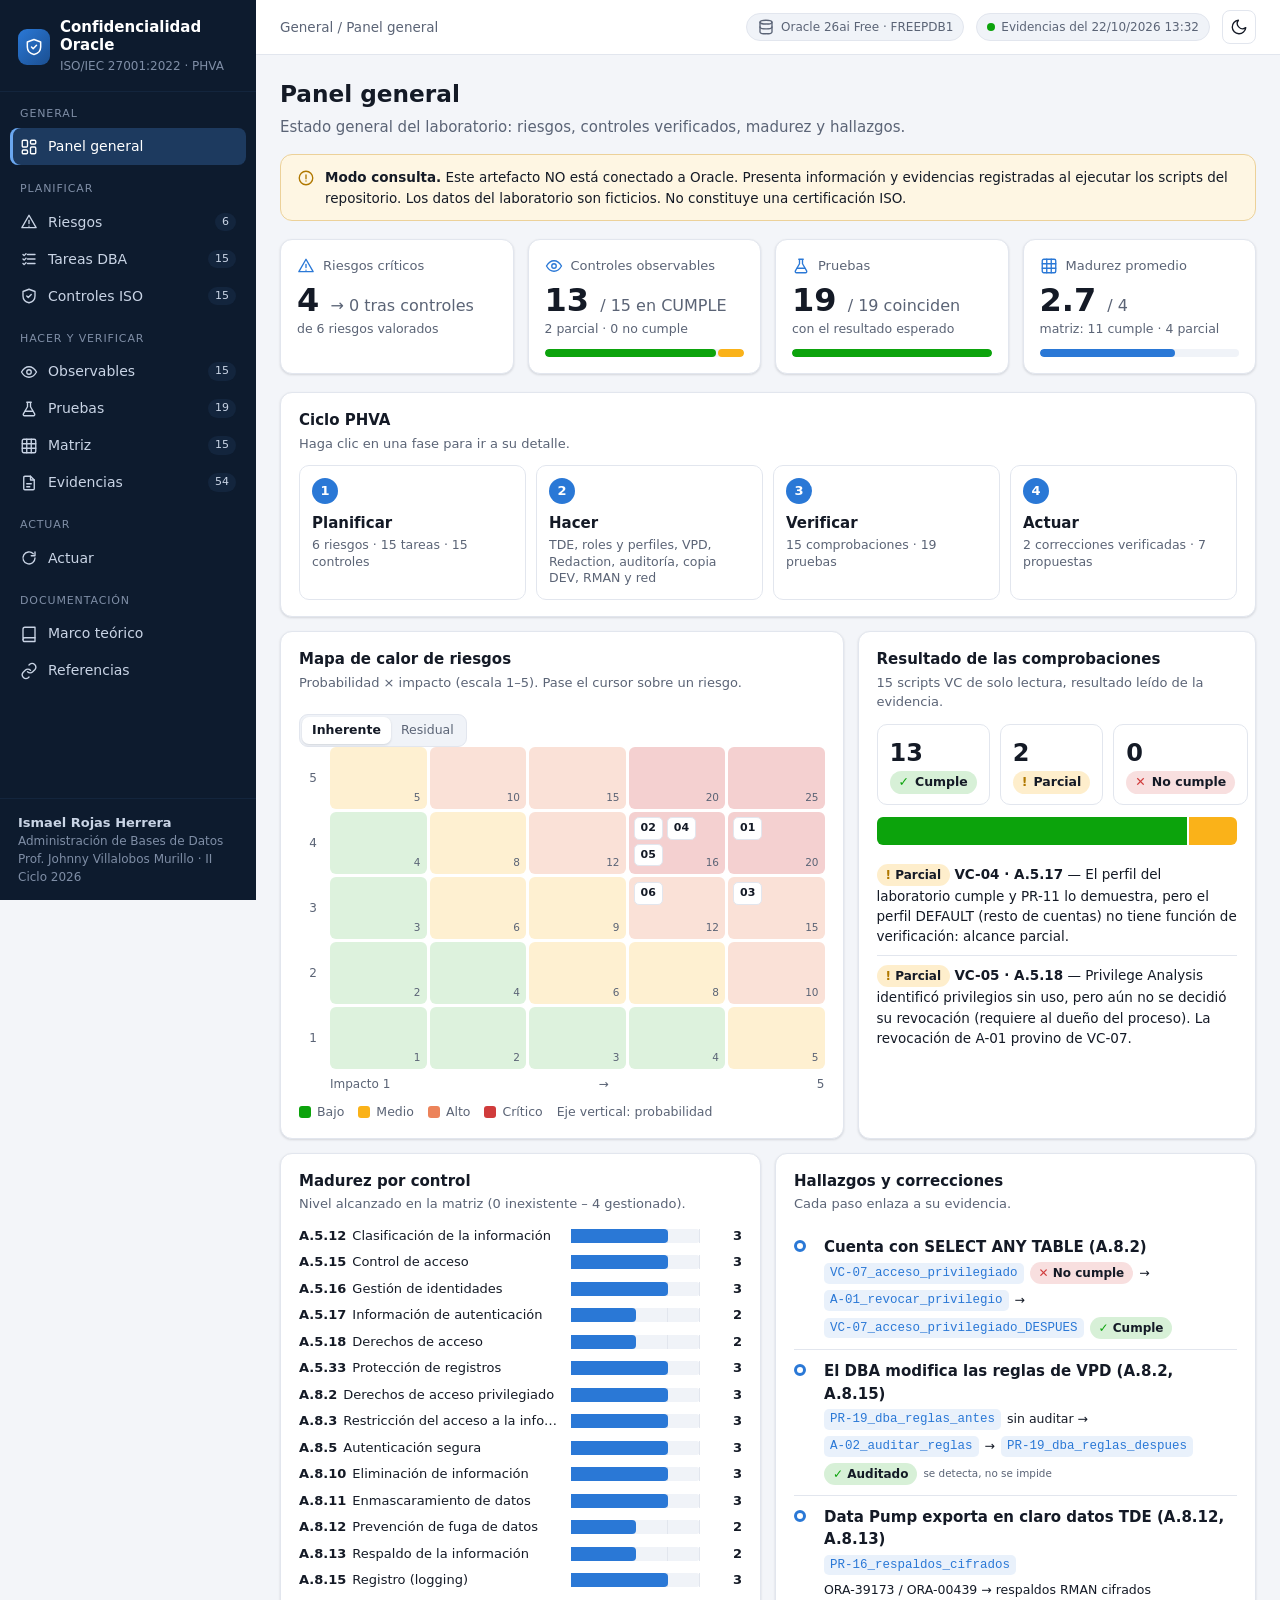
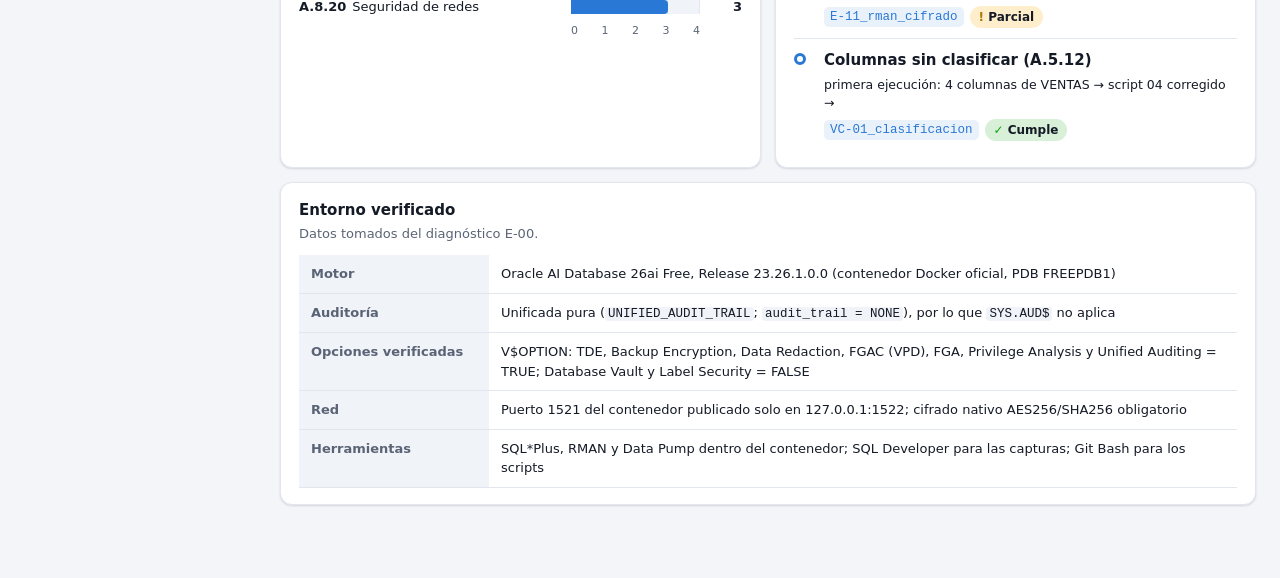
==== artefacto/index.html @ c268b70c "Artefacto: interfaz tipo sistema con panel, mapa de calor, madurez y visor de evidencias" ====
<!doctype html><html lang="es"><head><meta charset="utf-8"><meta name="viewport" content="width=device-width,initial-scale=1">
<title>ISO 27001 Confidencialidad Oracle</title><style>
:root{--bg:#f7f8fa;--panel:#fff;--ink:#1c2230;--muted:#5d6678;--line:#dde2ea;--head:#123e6b;--soft:#eef2f7;
--ok:#1d7a3e;--okbg:#e2f3e7;--warn:#8f5c00;--warnbg:#fdf0d5;--bad:#a12626;--badbg:#fbe4e4;--pend:#4e5872;--pendbg:#e8ebf1;--acc:#1f5fa8}
@media (prefers-color-scheme:dark){:root:not([data-theme="light"]){--bg:#11151c;--panel:#181e27;--ink:#e3e8f0;--muted:#a3adbf;--line:#2c3542;
--head:#8fc1ff;--soft:#202835;--ok:#7dd99b;--okbg:#173525;--warn:#f2c46b;--warnbg:#3a2f15;--bad:#ff9b9b;--badbg:#3d1d1d;--pend:#b9c2d6;--pendbg:#262e3b;--acc:#8fc1ff}}
:root[data-theme="dark"]{--bg:#11151c;--panel:#181e27;--ink:#e3e8f0;--muted:#a3adbf;--line:#2c3542;--head:#8fc1ff;--soft:#202835;
--ok:#7dd99b;--okbg:#173525;--warn:#f2c46b;--warnbg:#3a2f15;--bad:#ff9b9b;--badbg:#3d1d1d;--pend:#b9c2d6;--pendbg:#262e3b;--acc:#8fc1ff}
*{box-sizing:border-box}body{margin:0;background:var(--bg);color:var(--ink);font:15px/1.5 "Segoe UI",system-ui,Arial,sans-serif}
a{color:var(--acc)}code{font-family:Consolas,monospace;font-size:12.5px;background:var(--soft);padding:0 3px;border-radius:3px}
h1{font-size:1.5rem;color:var(--head);margin:0 0 4px}h2{font-size:1.2rem;color:var(--head);margin:28px 0 8px;border-bottom:2px solid var(--line);padding-bottom:4px}
h3{font-size:1rem;margin:18px 0 6px}small{color:var(--muted)}
.tabla{overflow-x:auto;margin:8px 0 16px}table{border-collapse:collapse;width:100%;font-size:13px;background:var(--panel)}
th,td{border:1px solid var(--line);padding:6px 8px;vertical-align:top;text-align:left}td:first-child{white-space:nowrap}th{background:var(--soft);position:sticky;top:0}
.chip{display:inline-block;padding:1px 8px;border-radius:10px;font-size:12px;font-weight:600;white-space:nowrap}
.ok{background:var(--okbg);color:var(--ok)}.warn{background:var(--warnbg);color:var(--warn)}.bad{background:var(--badbg);color:var(--bad)}.pend{background:var(--pendbg);color:var(--pend)}
ol.crit{margin:0;padding-left:4px;list-style:none}ol.crit li{margin:2px 0;color:var(--muted)}ol.crit li.actual{color:var(--ink);font-weight:600;background:var(--soft);border-radius:4px}
.nivel{font-size:1.4rem;font-weight:700;color:var(--head)}table.mini{width:auto;max-width:100%}
.refs li{margin-bottom:8px;word-break:break-word}.firma{margin-top:24px}

:root{--bg:#f3f5f9;--panel:#fff;--ink:#141a26;--muted:#5b6476;--line:#e2e6ee;--soft:#f0f3f8;--head:#0f2f57;--acc:#2a78d6;--serie:#2a78d6;
--side:#0d1b2e;--side2:#13253d;--sideink:#c9d4e5;--sidemut:#7f8ea6;
--good:#0ca30c;--warning:#fab219;--serious:#ec835a;--critical:#d03b3b;--sombra:0 1px 2px rgba(16,24,40,.06),0 1px 3px rgba(16,24,40,.08)}
@media (prefers-color-scheme:dark){:root:not([data-theme="light"]){--bg:#0f1218;--panel:#171b23;--ink:#eceef3;--muted:#a3abbb;--line:#2a303c;
--soft:#1f2530;--head:#cfe0ff;--acc:#6aa7f0;--serie:#3987e5;--side:#0a0f17;--side2:#121a26;--sombra:none}}
:root[data-theme="dark"]{--bg:#0f1218;--panel:#171b23;--ink:#eceef3;--muted:#a3abbb;--line:#2a303c;--soft:#1f2530;--head:#cfe0ff;
--acc:#6aa7f0;--serie:#3987e5;--side:#0a0f17;--side2:#121a26;--sombra:none}
body{display:grid;grid-template-columns:256px minmax(0,1fr);min-height:100vh}
svg{width:18px;height:18px;fill:none;stroke:currentColor;stroke-width:1.8;stroke-linecap:round;stroke-linejoin:round;flex:none}
.side{background:var(--side);color:var(--sideink);position:sticky;top:0;height:100vh;overflow-y:auto;display:flex;flex-direction:column}
.marca{display:flex;gap:10px;align-items:center;padding:18px 18px 14px;border-bottom:1px solid var(--side2)}
.logo{width:36px;height:36px;border-radius:9px;background:linear-gradient(135deg,#2a78d6,#1b4f91);display:grid;place-items:center;color:#fff}
.logo svg{width:20px;height:20px}.marca b{display:block;color:#fff;font-size:15px;line-height:1.2}.marca small{color:var(--sidemut);font-size:12px}
.grupo{padding:14px 10px 2px}.grupo p{margin:0 10px 6px;font-size:11px;letter-spacing:.08em;text-transform:uppercase;color:var(--sidemut)}
.side button{display:flex;gap:10px;align-items:center;width:100%;background:none;border:0;color:inherit;font:inherit;font-size:14px;
padding:8px 10px;border-radius:8px;cursor:pointer;text-align:left}
.side button:hover{background:var(--side2);color:#fff}
.side button[aria-current="true"]{background:#1d3a5f;color:#fff;box-shadow:inset 3px 0 0 #6aa7f0}
.side .cnt{margin-left:auto;font-size:11px;background:var(--side2);color:var(--sideink);padding:1px 7px;border-radius:10px}
.pie{margin-top:auto;padding:14px 18px;border-top:1px solid var(--side2);font-size:12px;color:var(--sidemut)}
.pie b{color:var(--sideink);display:block;font-size:13px}
.contenido{min-width:0;display:flex;flex-direction:column}
.barra{position:sticky;top:0;z-index:6;display:flex;align-items:center;gap:12px;padding:10px 24px;background:var(--panel);border-bottom:1px solid var(--line)}
#migas{color:var(--muted);font-size:13.5px}.barra .esp{flex:1}
.insignia{display:inline-flex;gap:6px;align-items:center;font-size:12px;padding:4px 10px;border-radius:20px;background:var(--soft);color:var(--muted);border:1px solid var(--line);white-space:nowrap}
.punto{width:8px;height:8px;border-radius:50%;background:var(--good)}
.icono{display:inline-grid;place-items:center;width:34px;height:34px;border-radius:8px;border:1px solid var(--line);background:var(--panel);color:var(--ink);cursor:pointer}
#menu{display:none}
main{padding:22px 24px 60px;max-width:1500px;width:100%}
.pestana>header{margin-bottom:16px}.pestana>header h2{margin:0;border:0;padding:0;font-size:1.45rem;color:var(--ink)}
.pestana>header p{margin:4px 0 0;color:var(--muted);max-width:900px}
h2{color:var(--ink)}h3{font-size:1rem;margin:22px 0 8px;color:var(--ink)}
.tarjeta,.tabla,.pestana>p,.pestana>ul,.pestana>div.texto{background:var(--panel);border:1px solid var(--line);border-radius:12px;box-shadow:var(--sombra)}
.pestana>p,.pestana>ul,.pestana>div.texto{padding:14px 18px}.pestana>ul{padding-left:36px}
.tabla{overflow:auto;max-height:72vh;margin:10px 0 18px}
table{background:transparent;font-size:13px}th,td{border:0;border-bottom:1px solid var(--line);padding:9px 12px}
th{background:var(--soft);font-size:12px;text-transform:uppercase;letter-spacing:.03em;color:var(--muted);z-index:1}
tbody tr:hover td{background:var(--soft)}table.mini{width:100%}table.mini th{text-transform:none;letter-spacing:0;font-size:13px;width:190px}
.chip{border-radius:20px;padding:2px 9px;font-weight:600}
.chip.ok{background:color-mix(in srgb,var(--good) 16%,transparent);color:var(--ink)}
.chip.ok::before{content:"✓ ";color:var(--good)}
.chip.warn{background:color-mix(in srgb,var(--warning) 22%,transparent);color:var(--ink)}
.chip.warn::before{content:"! ";color:#b07800}
.chip.bad{background:color-mix(in srgb,var(--critical) 16%,transparent);color:var(--ink)}
.chip.bad::before{content:"✕ ";color:var(--critical)}
.chip.pend{background:var(--soft);color:var(--muted)}
.filtros{display:flex;gap:10px;flex-wrap:wrap;align-items:center;margin:4px 0 0}
.buscar{flex:1;min-width:240px;display:flex;align-items:center;gap:8px;padding:0 12px;border:1px solid var(--line);border-radius:10px;background:var(--panel);color:var(--muted)}
.buscar input{flex:1;border:0;outline:0;background:none;font:inherit;padding:9px 0;color:var(--ink)}
.filtros select{font:inherit;padding:9px 12px;border:1px solid var(--line);border-radius:10px;background:var(--panel);color:var(--ink)}
.cuenta{color:var(--muted);font-size:13px}
.aviso{display:flex;gap:10px;align-items:flex-start;background:color-mix(in srgb,var(--warning) 12%,var(--panel));border:1px solid color-mix(in srgb,var(--warning) 40%,var(--line));
border-radius:12px;padding:12px 16px;margin:0 0 18px;font-size:13.5px}
.aviso svg{color:#b07800;margin-top:2px}
.kpis{display:grid;grid-template-columns:repeat(auto-fit,minmax(min(210px,100%),1fr));gap:14px;margin:0 0 18px}
.kpi{background:var(--panel);border:1px solid var(--line);border-radius:12px;padding:16px;box-shadow:var(--sombra)}
.kpi .et{display:flex;align-items:center;gap:8px;color:var(--muted);font-size:13px}
.kpi .et svg{color:var(--acc)}
.kpi b{display:block;font-size:2rem;line-height:1.1;margin:8px 0 2px;color:var(--ink);font-weight:650}
.kpi b span{font-size:1rem;color:var(--muted);font-weight:500}.kpi small{display:block}
.prog{height:8px;border-radius:4px;background:var(--soft);margin-top:10px;overflow:hidden;display:flex;gap:2px}
.prog i{display:block;height:100%;border-radius:4px}
.rejilla{display:grid;grid-template-columns:repeat(12,1fr);gap:14px;margin-bottom:14px}
.c7{grid-column:span 7}.c5{grid-column:span 5}.c6{grid-column:span 6}.c12{grid-column:span 12}
.tarjeta{padding:16px 18px;min-width:0}.tarjeta h3{margin:0;font-size:15px}.tarjeta .sub{color:var(--muted);font-size:13px;margin:2px 0 12px}
.tcab{display:flex;justify-content:space-between;gap:10px;align-items:flex-start;flex-wrap:wrap}
.seg{display:inline-flex;border:1px solid var(--line);border-radius:9px;padding:2px;background:var(--soft)}
.seg button{font:inherit;font-size:12.5px;border:0;background:none;color:var(--muted);padding:4px 10px;border-radius:7px;cursor:pointer}
.seg button[aria-pressed="true"]{background:var(--panel);color:var(--ink);box-shadow:var(--sombra);font-weight:600}
.calor{display:grid;grid-template-columns:28px repeat(5,1fr);gap:3px;font-size:12px}
.calor .ej{display:grid;place-items:center;color:var(--muted)}
.celda{min-height:62px;border-radius:6px;padding:5px;display:flex;flex-wrap:wrap;gap:4px;align-content:flex-start;position:relative}
.celda::after{content:attr(data-v);position:absolute;right:6px;bottom:3px;font-size:10.5px;color:var(--muted)}
.lv-Bajo{background:color-mix(in srgb,var(--good) 14%,var(--panel))}.lv-Medio{background:color-mix(in srgb,var(--warning) 20%,var(--panel))}
.lv-Alto{background:color-mix(in srgb,var(--serious) 24%,var(--panel))}.lv-Crítico{background:color-mix(in srgb,var(--critical) 24%,var(--panel))}
.rk{font-size:11px;font-weight:650;padding:2px 6px;border-radius:5px;background:var(--panel);color:var(--ink);border:1px solid var(--line);cursor:default}
#calor[data-modo="inh"] .rk.res,#calor[data-modo="res"] .rk.inh{display:none}
.ejes{display:flex;justify-content:space-between;color:var(--muted);font-size:12px;margin:6px 0 0 31px}
.leyenda{display:flex;gap:14px;flex-wrap:wrap;font-size:12.5px;color:var(--muted);margin-top:10px}
.leyenda span{display:inline-flex;gap:6px;align-items:center}.leyenda i{width:12px;height:12px;border-radius:3px;display:inline-block}
.pila{display:flex;gap:2px;height:28px;border-radius:6px;overflow:hidden;margin:6px 0 10px}.pila i{display:block;height:100%}
.estados{display:grid;grid-template-columns:repeat(3,1fr);gap:10px;margin-bottom:12px}
.estados div{border:1px solid var(--line);border-radius:10px;padding:10px 12px}.estados b{font-size:1.5rem;display:block;color:var(--ink)}
.estados span{font-size:12.5px;color:var(--muted);display:flex;gap:6px;align-items:center}
.lista{list-style:none;margin:0;padding:0}.lista li{padding:9px 0;border-top:1px solid var(--line);font-size:13.5px}
.lista li:first-child{border-top:0}
.barras{display:grid;grid-template-columns:auto 1fr auto;gap:7px 12px;align-items:center;font-size:13px}
.barras .nom{white-space:nowrap;overflow:hidden;text-overflow:ellipsis;max-width:260px}.barras .nom b{margin-right:6px}
.pista{height:14px;background:var(--soft);border-radius:4px;position:relative}
.pista i{position:absolute;left:0;top:0;bottom:0;background:var(--serie);border-radius:0 4px 4px 0}
.pista::before{content:"";position:absolute;inset:0;background:repeating-linear-gradient(90deg,transparent 0 calc(25% - 1px),var(--line) calc(25% - 1px) 25%)}
.val{font-weight:650;min-width:30px;text-align:right}
.escala{display:flex;justify-content:space-between;color:var(--muted);font-size:11px;grid-column:2}
.fases{display:grid;grid-template-columns:repeat(4,1fr);gap:10px}
.fase{border:1px solid var(--line);border-radius:10px;padding:12px;position:relative;cursor:pointer;background:var(--panel)}
.fase:hover{border-color:var(--acc)}.fase .n{display:inline-grid;place-items:center;width:26px;height:26px;border-radius:50%;background:var(--acc);color:#fff;font-weight:700;font-size:13px}
.fase b{display:block;margin:8px 0 2px}.fase small{line-height:1.35;display:block}
.linea{list-style:none;margin:0;padding:0}.linea li{display:grid;grid-template-columns:20px 1fr;gap:10px;padding:10px 0;border-top:1px solid var(--line)}
.linea li:first-child{border-top:0}.linea .pt{width:12px;height:12px;border-radius:50%;margin-top:4px;border:3px solid var(--acc);background:var(--panel)}
.linea .flujo{display:flex;flex-wrap:wrap;gap:6px;align-items:center;margin-top:4px;font-size:12.5px}
.evlink{white-space:nowrap;font-family:Consolas,monospace;font-size:12.5px;text-decoration:none;padding:1px 6px;border-radius:5px;background:color-mix(in srgb,var(--acc) 10%,transparent)}
.evlink:hover{text-decoration:underline}
.btn{font:inherit;font-size:13px;display:inline-flex;gap:6px;align-items:center;border:1px solid var(--line);background:var(--panel);color:var(--ink);border-radius:8px;padding:6px 12px;cursor:pointer}
.btn.prim{background:var(--acc);border-color:var(--acc);color:#fff}
dialog{width:min(1100px,95vw);max-height:90vh;border:1px solid var(--line);border-radius:14px;background:var(--panel);color:var(--ink);padding:0;box-shadow:0 20px 60px rgba(0,0,0,.35)}
dialog::backdrop{background:rgba(8,12,20,.55)}
.vcab{display:flex;gap:12px;justify-content:space-between;align-items:center;padding:12px 16px;border-bottom:1px solid var(--line)}
.vcab small{display:block;font-family:Consolas,monospace}
#visor-pre{margin:0;padding:14px 16px;overflow:auto;max-height:76vh;font:12px/1.4 Consolas,monospace;white-space:pre;background:var(--soft)}
#tip{position:fixed;z-index:50;max-width:320px;background:var(--panel);color:var(--ink);border:1px solid var(--line);border-radius:8px;padding:8px 10px;
font-size:12.5px;box-shadow:0 8px 24px rgba(0,0,0,.18);pointer-events:none}
.velo{display:none}
@media (max-width:1100px){.c7,.c5,.c6{grid-column:span 12}.fases{grid-template-columns:repeat(2,1fr)}}
@media (max-width:900px){body{grid-template-columns:minmax(0,1fr)}.side{position:fixed;left:0;top:0;z-index:20;width:270px;transform:translateX(-100%);transition:transform .2s}
body.menu-abierto .side{transform:none}body.menu-abierto .velo{display:block;position:fixed;inset:0;z-index:15;background:rgba(0,0,0,.45)}
#menu{display:inline-grid}.barra{padding:10px 16px}main{padding:16px 16px 50px}.insignia.ocultable{display:none}.barras .nom{max-width:130px}}
@media (max-width:560px){.fases,.estados{grid-template-columns:1fr}.kpi b{font-size:1.6rem}}
</style></head><body>
<aside class="side" aria-label="Módulos"><div class="marca"><span class="logo"><svg viewBox="0 0 24 24" aria-hidden="true"><path d="M12 3l8 3v6c0 5-3.5 8-8 9-4.5-1-8-4-8-9V6z"/><path d="M9 12l2 2 4-4"/></svg></span><div><b>Confidencialidad Oracle</b><small>ISO/IEC 27001:2022 · PHVA</small></div></div>
<nav><div class="grupo"><p>General</p><button data-t="inicio" data-grupo="General" data-nombre="Panel general"><svg viewBox="0 0 24 24" aria-hidden="true"><rect x="3" y="3" width="7" height="9" rx="1.5"/><rect x="14" y="3" width="7" height="5" rx="1.5"/><rect x="14" y="12" width="7" height="9" rx="1.5"/><rect x="3" y="16" width="7" height="5" rx="1.5"/></svg><span>Panel general</span></button></div><div class="grupo"><p>Planificar</p><button data-t="riesgos" data-grupo="Planificar" data-nombre="Riesgos"><svg viewBox="0 0 24 24" aria-hidden="true"><path d="M12 3l9.5 16.5h-19z"/><path d="M12 10v4"/><path d="M12 17.5h.01"/></svg><span>Riesgos</span><span class="cnt">6</span></button><button data-t="tareas" data-grupo="Planificar" data-nombre="Tareas DBA"><svg viewBox="0 0 24 24" aria-hidden="true"><path d="M10 6h10M10 12h10M10 18h10"/><path d="M4 6l1.5 1.5L8 5M4 12l1.5 1.5L8 11M4 18l1.5 1.5L8 17"/></svg><span>Tareas DBA</span><span class="cnt">15</span></button><button data-t="controles" data-grupo="Planificar" data-nombre="Controles ISO"><svg viewBox="0 0 24 24" aria-hidden="true"><path d="M12 3l8 3v6c0 5-3.5 8-8 9-4.5-1-8-4-8-9V6z"/><path d="M9 12l2 2 4-4"/></svg><span>Controles ISO</span><span class="cnt">15</span></button></div><div class="grupo"><p>Hacer y verificar</p><button data-t="observables" data-grupo="Hacer y verificar" data-nombre="Observables"><svg viewBox="0 0 24 24" aria-hidden="true"><circle cx="12" cy="12" r="3"/><path d="M2 12s4-7 10-7 10 7 10 7-4 7-10 7S2 12 2 12z"/></svg><span>Observables</span><span class="cnt">15</span></button><button data-t="pruebas" data-grupo="Hacer y verificar" data-nombre="Pruebas"><svg viewBox="0 0 24 24" aria-hidden="true"><path d="M9 3h6M10 3v6l-5.5 9.5A1.7 1.7 0 006 21h12a1.7 1.7 0 001.5-2.5L14 9V3"/><path d="M7 15h10"/></svg><span>Pruebas</span><span class="cnt">19</span></button><button data-t="matriz" data-grupo="Hacer y verificar" data-nombre="Matriz"><svg viewBox="0 0 24 24" aria-hidden="true"><rect x="3" y="3" width="18" height="18" rx="2"/><path d="M3 9h18M3 15h18M9 3v18M15 3v18"/></svg><span>Matriz</span><span class="cnt">15</span></button><button data-t="evidencias" data-grupo="Hacer y verificar" data-nombre="Evidencias"><svg viewBox="0 0 24 24" aria-hidden="true"><path d="M14 3H6.5A1.5 1.5 0 005 4.5v15A1.5 1.5 0 006.5 21h11a1.5 1.5 0 001.5-1.5V8z"/><path d="M14 3v5h5M9 13h6M9 17h4"/></svg><span>Evidencias</span><span class="cnt">54</span></button></div><div class="grupo"><p>Actuar</p><button data-t="actuar" data-grupo="Actuar" data-nombre="Actuar"><svg viewBox="0 0 24 24" aria-hidden="true"><path d="M20 12a8 8 0 11-2.3-5.7"/><path d="M20 4v5h-5"/></svg><span>Actuar</span></button></div><div class="grupo"><p>Documentación</p><button data-t="marco" data-grupo="Documentación" data-nombre="Marco teórico"><svg viewBox="0 0 24 24" aria-hidden="true"><path d="M4 19.5A2.5 2.5 0 016.5 17H20V3H6.5A2.5 2.5 0 004 5.5z"/><path d="M4 19.5A2.5 2.5 0 006.5 22H20v-5"/></svg><span>Marco teórico</span></button><button data-t="referencias" data-grupo="Documentación" data-nombre="Referencias"><svg viewBox="0 0 24 24" aria-hidden="true"><path d="M10 13a5 5 0 007 0l3-3a5 5 0 00-7-7l-1 1"/><path d="M14 11a5 5 0 00-7 0l-3 3a5 5 0 007 7l1-1"/></svg><span>Referencias</span></button></div></nav>
<div class="pie"><b>Ismael Rojas Herrera</b>Administración de Bases de Datos<br>Prof. Johnny Villalobos Murillo · II Ciclo 2026</div></aside>
<div class="velo"></div>
<div class="contenido">
<div class="barra"><button id="menu" class="icono" type="button" aria-label="Abrir menú"><svg viewBox="0 0 24 24" aria-hidden="true"><path d="M4 6h16M4 12h16M4 18h16"/></svg></button>
<span id="migas"></span><span class="esp"></span>
<span class="insignia ocultable"><svg viewBox="0 0 24 24" aria-hidden="true"><ellipse cx="12" cy="5.5" rx="8" ry="2.5"/><path d="M4 5.5v13c0 1.4 3.6 2.5 8 2.5s8-1.1 8-2.5v-13"/><path d="M4 12c0 1.4 3.6 2.5 8 2.5s8-1.1 8-2.5"/></svg>Oracle 26ai Free · FREEPDB1</span>
<span class="insignia ocultable"><span class="punto"></span>Evidencias del 22/10/2026 13:32</span>
<button id="tema" class="icono" type="button" aria-label="Cambiar tema claro/oscuro" title="Tema claro/oscuro"><svg viewBox="0 0 24 24" aria-hidden="true"><path d="M21 12.8A9 9 0 1111.2 3a7 7 0 009.8 9.8z"/></svg></button></div>
<main><section class="pestana" id="inicio" hidden><header><h2>Panel general</h2><p>Estado general del laboratorio: riesgos, controles verificados, madurez y hallazgos.</p></header>
<div class="aviso"><svg viewBox="0 0 24 24" aria-hidden="true"><circle cx="12" cy="12" r="9"/><path d="M12 8v5M12 16h.01"/></svg><div><strong>Modo consulta.</strong> Este artefacto NO está conectado a Oracle. Presenta información y evidencias registradas al ejecutar los scripts del repositorio. Los datos del laboratorio son ficticios. No constituye una certificación ISO.</div></div>
<div class="kpis">
<div class="kpi"><div class="et"><svg viewBox="0 0 24 24" aria-hidden="true"><path d="M12 3l9.5 16.5h-19z"/><path d="M12 10v4"/><path d="M12 17.5h.01"/></svg>Riesgos críticos</div><b>4 <span>→ 0 tras controles</span></b>
<small>de 6 riesgos valorados</small></div>
<div class="kpi"><div class="et"><svg viewBox="0 0 24 24" aria-hidden="true"><circle cx="12" cy="12" r="3"/><path d="M2 12s4-7 10-7 10 7 10 7-4 7-10 7S2 12 2 12z"/></svg>Controles observables</div><b>13 <span>/ 15 en CUMPLE</span></b><small>2 parcial · 0 no cumple</small>
<div class="prog"><i style="flex:13;background:var(--good)"></i><i style="flex:2;background:var(--warning)"></i></div></div>
<div class="kpi"><div class="et"><svg viewBox="0 0 24 24" aria-hidden="true"><path d="M9 3h6M10 3v6l-5.5 9.5A1.7 1.7 0 006 21h12a1.7 1.7 0 001.5-2.5L14 9V3"/><path d="M7 15h10"/></svg>Pruebas</div><b>19 <span>/ 19 coinciden</span></b>
<small>con el resultado esperado</small><div class="prog"><i style="flex:19;background:var(--good)"></i></div></div>
<div class="kpi"><div class="et"><svg viewBox="0 0 24 24" aria-hidden="true"><rect x="3" y="3" width="18" height="18" rx="2"/><path d="M3 9h18M3 15h18M9 3v18M15 3v18"/></svg>Madurez promedio</div><b>2.7 <span>/ 4</span></b>
<small>matriz: 11 cumple · 4 parcial</small><div class="prog"><i style="width:68%;background:var(--serie)"></i></div></div>
</div>
<div class="rejilla">
<section class="tarjeta c12"><div class="tcab"><div><h3>Ciclo PHVA</h3><p class="sub">Haga clic en una fase para ir a su detalle.</p></div></div>
<div class="fases"><div class="fase" data-t="riesgos" role="button" tabindex="0"><span class="n">1</span><b>Planificar</b><small>6 riesgos · 15 tareas · 15 controles</small></div><div class="fase" data-t="evidencias" role="button" tabindex="0"><span class="n">2</span><b>Hacer</b><small>TDE, roles y perfiles, VPD, Redaction, auditoría, copia DEV, RMAN y red</small></div><div class="fase" data-t="observables" role="button" tabindex="0"><span class="n">3</span><b>Verificar</b><small>15 comprobaciones · 19 pruebas</small></div><div class="fase" data-t="actuar" role="button" tabindex="0"><span class="n">4</span><b>Actuar</b><small>2 correcciones verificadas · 7 propuestas</small></div></div></section>
<section class="tarjeta c7"><div class="tcab"><div><h3>Mapa de calor de riesgos</h3><p class="sub">Probabilidad × impacto (escala 1–5). Pase el cursor sobre un riesgo.</p></div>
<div class="seg" data-objetivo="#calor" role="group" aria-label="Vista"><button data-modo="inh" aria-pressed="true">Inherente</button><button data-modo="res" aria-pressed="false">Residual</button></div></div>
<div id="calor" data-modo="inh"><div class="calor"><div class="ej">5</div><div class="celda lv-Medio" data-v="5"></div><div class="celda lv-Alto" data-v="10"></div><div class="celda lv-Alto" data-v="15"></div><div class="celda lv-Crítico" data-v="20"></div><div class="celda lv-Crítico" data-v="25"></div><div class="ej">4</div><div class="celda lv-Bajo" data-v="4"></div><div class="celda lv-Medio" data-v="8"></div><div class="celda lv-Alto" data-v="12"></div><div class="celda lv-Crítico" data-v="16"><span class="rk inh" data-tip="<b>R-CONF-02</b> · Suplantación de identidad<br>Inherente: 4 × 4 = 16 (Crítico)">02</span><span class="rk inh" data-tip="<b>R-CONF-04</b> · Exposición a personal no autorizado<br>Inherente: 4 × 4 = 16 (Crítico)">04</span><span class="rk inh" data-tip="<b>R-CONF-05</b> · Fuga no detectada o encubierta<br>Inherente: 4 × 4 = 16 (Crítico)">05</span></div><div class="celda lv-Crítico" data-v="20"><span class="rk inh" data-tip="<b>R-CONF-01</b> · Abuso de privilegios<br>Inherente: 4 × 5 = 20 (Crítico)">01</span></div><div class="ej">3</div><div class="celda lv-Bajo" data-v="3"></div><div class="celda lv-Medio" data-v="6"></div><div class="celda lv-Medio" data-v="9"></div><div class="celda lv-Alto" data-v="12"><span class="rk inh" data-tip="<b>R-CONF-06</b> · Interceptación en la red<br>Inherente: 3 × 4 = 12 (Alto)">06</span></div><div class="celda lv-Alto" data-v="15"><span class="rk inh" data-tip="<b>R-CONF-03</b> · Copia no autorizada<br>Inherente: 3 × 5 = 15 (Alto)">03</span></div><div class="ej">2</div><div class="celda lv-Bajo" data-v="2"></div><div class="celda lv-Bajo" data-v="4"></div><div class="celda lv-Medio" data-v="6"></div><div class="celda lv-Medio" data-v="8"><span class="rk res" data-tip="<b>R-CONF-02</b> · Suplantación de identidad<br>Residual: 2 × 4 = 8 (Medio)">02</span><span class="rk res" data-tip="<b>R-CONF-05</b> · Fuga no detectada o encubierta<br>Residual: 2 × 4 = 8 (Medio)">05</span></div><div class="celda lv-Alto" data-v="10"><span class="rk res" data-tip="<b>R-CONF-01</b> · Abuso de privilegios<br>Residual: 2 × 5 = 10 (Alto)">01</span><span class="rk res" data-tip="<b>R-CONF-03</b> · Copia no autorizada<br>Residual: 2 × 5 = 10 (Alto)">03</span></div><div class="ej">1</div><div class="celda lv-Bajo" data-v="1"></div><div class="celda lv-Bajo" data-v="2"></div><div class="celda lv-Bajo" data-v="3"></div><div class="celda lv-Bajo" data-v="4"><span class="rk res" data-tip="<b>R-CONF-04</b> · Exposición a personal no autorizado<br>Residual: 1 × 4 = 4 (Bajo)">04</span><span class="rk res" data-tip="<b>R-CONF-06</b> · Interceptación en la red<br>Residual: 1 × 4 = 4 (Bajo)">06</span></div><div class="celda lv-Medio" data-v="5"></div></div>
<div class="ejes"><span>Impacto 1</span><span>→</span><span>5</span></div></div>
<div class="leyenda"><span><i style="background:var(--good)"></i>Bajo</span><span><i style="background:var(--warning)"></i>Medio</span><span><i style="background:var(--serious)"></i>Alto</span><span><i style="background:var(--critical)"></i>Crítico</span><span>Eje vertical: probabilidad</span></div></section>
<section class="tarjeta c5"><h3>Resultado de las comprobaciones</h3><p class="sub">15 scripts VC de solo lectura, resultado leído de la evidencia.</p>
<div class="estados"><div><b>13</b><span><span class="chip ok">Cumple</span></span></div><div><b>2</b><span><span class="chip warn">Parcial</span></span></div>
<div><b>0</b><span><span class="chip bad">No cumple</span></span></div></div>
<div class="pila" aria-hidden="true"><i style="flex:13;background:var(--good)"></i><i style="flex:2;background:var(--warning)"></i></div>
<ul class="lista"><li><span class="chip warn">Parcial</span> <b>VC-04 · A.5.17</b> — El perfil del laboratorio cumple y PR-11 lo demuestra, pero el perfil DEFAULT (resto de cuentas) no tiene función de verificación: alcance parcial.</li><li><span class="chip warn">Parcial</span> <b>VC-05 · A.5.18</b> — Privilege Analysis identificó privilegios sin uso, pero aún no se decidió su revocación (requiere al dueño del proceso). La revocación de A-01 provino de VC-07.</li></ul></section>
<section class="tarjeta c6"><h3>Madurez por control</h3><p class="sub">Nivel alcanzado en la matriz (0 inexistente – 4 gestionado).</p>
<div class="barras"><div class="nom" data-tip="<b>A.5.12</b> Clasificación de la información<br>Las 13 columnas están etiquetadas y VC-01 lo comprueba. No hay revisión periódica ni descubrimiento automático."><b>A.5.12</b>Clasificación de la información</div><div class="pista" data-tip="<b>A.5.12</b>: nivel 3 de 4 · Cumple"><i style="width:75%"></i></div><div class="val">3</div><div class="nom" data-tip="<b>A.5.15</b> Control de acceso<br>Todo el acceso pasa por roles; las pruebas negativas fueron rechazadas. No existe un flujo formal de aprobación."><b>A.5.15</b>Control de acceso</div><div class="pista" data-tip="<b>A.5.15</b>: nivel 3 de 4 · Cumple"><i style="width:75%"></i></div><div class="val">3</div><div class="nom" data-tip="<b>A.5.16</b> Gestión de identidades<br>Se cumple el criterio técnico. No hay integración con un sistema de identidades."><b>A.5.16</b>Gestión de identidades</div><div class="pista" data-tip="<b>A.5.16</b>: nivel 3 de 4 · Cumple"><i style="width:75%"></i></div><div class="val">3</div><div class="nom" data-tip="<b>A.5.17</b> Información de autenticación<br>El perfil del laboratorio cumple y PR-11 lo demuestra, pero el perfil DEFAULT (resto de cuentas) no tiene función de verificación: alcance parcial."><b>A.5.17</b>Información de autenticación</div><div class="pista" data-tip="<b>A.5.17</b>: nivel 2 de 4 · Parcial"><i style="width:50%"></i></div><div class="val">2</div><div class="nom" data-tip="<b>A.5.18</b> Derechos de acceso<br>Privilege Analysis identificó privilegios sin uso, pero aún no se decidió su revocación (requiere al dueño del proceso). La revocación de A-01 provino de VC-07."><b>A.5.18</b>Derechos de acceso</div><div class="pista" data-tip="<b>A.5.18</b>: nivel 2 de 4 · Parcial"><i style="width:50%"></i></div><div class="val">2</div><div class="nom" data-tip="<b>A.5.33</b> Protección de registros<br>Rastro protegido y con retención. No hay copia externa: SYS aún puede actuar sobre él."><b>A.5.33</b>Protección de registros</div><div class="pista" data-tip="<b>A.5.33</b>: nivel 3 de 4 · Cumple"><i style="width:75%"></i></div><div class="val">3</div><div class="nom" data-tip="<b>A.8.2</b> Derechos de acceso privilegiado<br>VC-07 detectó APP_RIESGO (NO CUMPLE) y tras A-01 dio CUMPLE. El DBA todavía puede alterar las reglas (PR-19): se detecta, no se impide."><b>A.8.2</b>Derechos de acceso privilegiado</div><div class="pista" data-tip="<b>A.8.2</b>: nivel 3 de 4 · Cumple"><i style="width:75%"></i></div><div class="val">3</div><div class="nom" data-tip="<b>A.8.3</b> Restricción del acceso a la información<br>VPD filtra a JUAN, ANA y bloquea a APP_RIESGO. La tabla de reglas es modificable por un DBA (PR-19)."><b>A.8.3</b>Restricción del acceso a la información</div><div class="pista" data-tip="<b>A.8.3</b>: nivel 3 de 4 · Cumple"><i style="width:75%"></i></div><div class="val">3</div><div class="nom" data-tip="<b>A.8.5</b> Autenticación segura<br>Bloqueo e inactividad demostrados con ORA-28000 y ORA-02396. No hay MFA."><b>A.8.5</b>Autenticación segura</div><div class="pista" data-tip="<b>A.8.5</b>: nivel 3 de 4 · Cumple"><i style="width:75%"></i></div><div class="val">3</div><div class="nom" data-tip="<b>A.8.10</b> Eliminación de información<br>Demostrado en la base. El borrado físico en SSD/Docker no se puede garantizar; no hay retención automatizada."><b>A.8.10</b>Eliminación de información</div><div class="pista" data-tip="<b>A.8.10</b>: nivel 3 de 4 · Cumple"><i style="width:75%"></i></div><div class="val">3</div><div class="nom" data-tip="<b>A.8.11</b> Enmascaramiento de datos<br>Ambos tipos verificados. El rol DBA está exento de Redaction y la copia DEV se genera con un script manual."><b>A.8.11</b>Enmascaramiento de datos</div><div class="pista" data-tip="<b>A.8.11</b>: nivel 3 de 4 · Cumple"><i style="width:75%"></i></div><div class="val">3</div><div class="nom" data-tip="<b>A.8.12</b> Prevención de fuga de datos<br>TDE y auditoría funcionan, pero PR-16 mostró que un export de Data Pump guarda en claro los datos TDE (ORA-39173) y Free no permite cifrarlo: hay una vía de fuga que depende de procedimiento."><b>A.8.12</b>Prevención de fuga de datos</div><div class="pista" data-tip="<b>A.8.12</b>: nivel 2 de 4 · Parcial"><i style="width:50%"></i></div><div class="val">2</div><div class="nom" data-tip="<b>A.8.13</b> Respaldo de la información<br>RMAN cifra por defecto (verificado), pero los exports lógicos no se pueden cifrar en Free y el keystore está en el mismo servidor."><b>A.8.13</b>Respaldo de la información</div><div class="pista" data-tip="<b>A.8.13</b>: nivel 2 de 4 · Parcial"><i style="width:50%"></i></div><div class="val">2</div><div class="nom" data-tip="<b>A.8.15</b> Registro (logging)<br>Los registros muestran quién, cuándo, qué y el resultado. No hay SIEM."><b>A.8.15</b>Registro (logging)</div><div class="pista" data-tip="<b>A.8.15</b>: nivel 3 de 4 · Cumple"><i style="width:75%"></i></div><div class="val">3</div><div class="nom" data-tip="<b>A.8.20</b> Seguridad de redes<br>Cifrado nativo obligatorio demostrado. Falta TLS con certificado."><b>A.8.20</b>Seguridad de redes</div><div class="pista" data-tip="<b>A.8.20</b>: nivel 3 de 4 · Cumple"><i style="width:75%"></i></div><div class="val">3</div><span></span><div class="escala"><span>0</span><span>1</span><span>2</span><span>3</span><span>4</span></div><span></span></div></section>
<section class="tarjeta c6"><h3>Hallazgos y correcciones</h3><p class="sub">Cada paso enlaza a su evidencia.</p><ul class="linea">
<li><span class="pt"></span><div><b>Cuenta con SELECT ANY TABLE (A.8.2)</b><div class="flujo"><a href="#ev-VC-07_acceso_privilegiado" class="evlink" data-ev="VC-07_acceso_privilegiado">VC-07_acceso_privilegiado</a> <span class="chip bad">No cumple</span> →
 <a href="#ev-A-01_revocar_privilegio" class="evlink" data-ev="A-01_revocar_privilegio">A-01_revocar_privilegio</a> → <a href="#ev-VC-07_acceso_privilegiado_DESPUES" class="evlink" data-ev="VC-07_acceso_privilegiado_DESPUES">VC-07_acceso_privilegiado_DESPUES</a> <span class="chip ok">Cumple</span></div></div></li>
<li><span class="pt"></span><div><b>El DBA modifica las reglas de VPD (A.8.2, A.8.15)</b><div class="flujo"><a href="#ev-PR-19_dba_reglas_antes" class="evlink" data-ev="PR-19_dba_reglas_antes">PR-19_dba_reglas_antes</a> sin auditar →
 <a href="#ev-A-02_auditar_reglas" class="evlink" data-ev="A-02_auditar_reglas">A-02_auditar_reglas</a> → <a href="#ev-PR-19_dba_reglas_despues" class="evlink" data-ev="PR-19_dba_reglas_despues">PR-19_dba_reglas_despues</a> <span class="chip ok">Auditado</span> <small>se detecta, no se impide</small></div></div></li>
<li><span class="pt"></span><div><b>Data Pump exporta en claro datos TDE (A.8.12, A.8.13)</b><div class="flujo"><a href="#ev-PR-16_respaldos_cifrados" class="evlink" data-ev="PR-16_respaldos_cifrados">PR-16_respaldos_cifrados</a>
 ORA-39173 / ORA-00439 → respaldos RMAN cifrados <a href="#ev-E-11_rman_cifrado" class="evlink" data-ev="E-11_rman_cifrado">E-11_rman_cifrado</a> <span class="chip warn">Parcial</span></div></div></li>
<li><span class="pt"></span><div><b>Columnas sin clasificar (A.5.12)</b><div class="flujo">primera ejecución: 4 columnas de VENTAS →
 script 04 corregido → <a href="#ev-VC-01_clasificacion" class="evlink" data-ev="VC-01_clasificacion">VC-01_clasificacion</a> <span class="chip ok">Cumple</span></div></div></li></ul></section>
<section class="tarjeta c12"><h3>Entorno verificado</h3><p class="sub">Datos tomados del diagnóstico E-00.</p>
<table class="mini"><tbody>
<tr><th>Motor</th><td>Oracle AI Database 26ai Free, Release 23.26.1.0.0 (contenedor Docker oficial, PDB FREEPDB1)</td></tr>
<tr><th>Auditoría</th><td>Unificada pura (<code>UNIFIED_AUDIT_TRAIL</code>; <code>audit_trail = NONE</code>), por lo que <code>SYS.AUD$</code> no aplica</td></tr>
<tr><th>Opciones verificadas</th><td>V$OPTION: TDE, Backup Encryption, Data Redaction, FGAC (VPD), FGA, Privilege Analysis y Unified Auditing = TRUE; Database Vault y Label Security = FALSE</td></tr>
<tr><th>Red</th><td>Puerto 1521 del contenedor publicado solo en 127.0.0.1:1522; cifrado nativo AES256/SHA256 obligatorio</td></tr>
<tr><th>Herramientas</th><td>SQL*Plus, RMAN y Data Pump dentro del contenedor; SQL Developer para las capturas; Git Bash para los scripts</td></tr>
</tbody></table>
</section>
</div></section><section class="pestana" id="riesgos" hidden><header><h2>Riesgos</h2><p>Riesgos de confidencialidad valorados con probabilidad × impacto, antes (inherente) y después (residual) de los controles.</p></header><p>Nivel = P × I. Bajo 1–4 · Medio 5–9 · Alto 10–15 · Crítico 16–25. Riesgo inherente: sin controles. Riesgo residual: con los controles aplicados y verificados en el laboratorio.</p><div class="tabla"><table><thead><tr><th>Valor</th><th>Probabilidad (P)</th><th>Impacto (I)</th></tr></thead><tbody><tr><td>1</td><td>Raro: requiere varias fallas simultáneas</td><td>Dato público o sin valor</td></tr><tr><td>2</td><td>Improbable: requiere acceso interno y conocimiento especial</td><td>Dato interno sin datos personales</td></tr><tr><td>3</td><td>Posible: la configuración por defecto lo permite si no se corrige</td><td>Datos personales de pocos registros</td></tr><tr><td>4</td><td>Probable: error común de administración o práctica habitual</td><td>Datos personales masivos (Ley 8968)</td></tr><tr><td>5</td><td>Casi seguro: ocurre sin controles en uso normal</td><td>Datos sensibles o financieros masivos, con obligación de notificar</td></tr></tbody></table></div><div class="tabla"><table id="t-riesgos" class="filtrable"><thead><tr><th>ID</th><th>Activo</th><th>Amenaza / vulnerabilidad</th><th>Escenario</th><th>P</th><th>I</th><th>Inherente</th><th>Justificación</th><th>Controles</th><th>Residual (tras verificar)</th></tr></thead><tbody><tr><td><strong>R-CONF-01</strong></td><td>Tabla CLIENTES (datos personales)</td><td><strong>Amenaza:</strong> Abuso de privilegios<br><strong>Vulnerabilidad:</strong> Roles amplios, privilegios ANY o grants a PUBLIC</td><td>Una cuenta de aplicación con SELECT ANY TABLE extrae todos los clientes</td><td>4</td><td>5</td><td>20 <span class="chip bad">Crítico</span></td><td>Conceder roles amplios «para que funcione» es un error frecuente de administración y afecta a todos los registros</td><td>A.5.15, A.5.18, A.8.2, A.8.3</td><td>2×5 = 10 <span class="chip warn">Alto</span><br><small>VPD deniega por defecto, Redaction oculta la tarjeta, VC-07 detecta privilegios ANY y A-01 los corrigió. Persiste el riesgo del DBA (PR-19).</small></td></tr><tr><td><strong>R-CONF-02</strong></td><td>Cuentas y credenciales</td><td><strong>Amenaza:</strong> Suplantación de identidad<br><strong>Vulnerabilidad:</strong> Contraseñas débiles o compartidas, sin bloqueo ni cierre de sesiones inactivas</td><td>Se adivina la contraseña de JUAN (igual al usuario, como en la pizarra) o se usa una sesión desatendida</td><td>4</td><td>4</td><td>16 <span class="chip bad">Crítico</span></td><td>El perfil DEFAULT no tiene función de verificación ni IDLE_TIME (E-00)</td><td>A.5.16, A.5.17, A.8.5</td><td>2×4 = 8 <span class="chip pend">Medio</span><br><small>El perfil confidencial rechaza contraseñas débiles (PR-11), bloquea tras 3 intentos (PR-12) y cierra sesiones inactivas (PR-13). El perfil DEFAULT sigue sin endurecer (VC-04 = PARCIAL).</small></td></tr><tr><td><strong>R-CONF-03</strong></td><td>Datafiles, respaldos y exports</td><td><strong>Amenaza:</strong> Copia no autorizada<br><strong>Vulnerabilidad:</strong> Archivos sin cifrar</td><td>Se copia un datafile o un archivo .dmp y se lee fuera de la base</td><td>3</td><td>5</td><td>15 <span class="chip warn">Alto</span></td><td>Requiere acceso al servidor o a los medios, pero evita todos los permisos de la base</td><td>A.8.12, A.8.13, A.8.10, A.5.33</td><td>2×5 = 10 <span class="chip warn">Alto</span><br><small>TDE (PR-15) y RMAN cifrado (PR-16) impiden leer datafiles y respaldos físicos. Pero un export de Data Pump guarda en claro incluso los datos TDE (ORA-39173) y Free no permite cifrarlo (ORA-00439): si un export sale del servidor, el impacto sigue siendo máximo. Keystore AUTO_LOGIN en el mismo servidor (P-04).</small></td></tr><tr><td><strong>R-CONF-04</strong></td><td>Copias DEV/TEST y consultas de soporte</td><td><strong>Amenaza:</strong> Exposición a personal no autorizado<br><strong>Vulnerabilidad:</strong> Datos reales copiados a ambientes con menos controles</td><td>Se clona el PDB a desarrollo con tarjetas y cédulas reales</td><td>4</td><td>4</td><td>16 <span class="chip bad">Crítico</span></td><td>Clonar producción sin enmascarar es una práctica común; los desarrolladores no necesitan datos reales</td><td>A.8.11, A.5.12, A.8.3</td><td>1×4 = 4 <span class="chip ok">Bajo</span><br><small>La copia DEV tiene 0 coincidencias con datos reales (VC-11) y soporte ve los datos enmascarados (PR-04).</small></td></tr><tr><td><strong>R-CONF-05</strong></td><td>Rastro de auditoría</td><td><strong>Amenaza:</strong> Fuga no detectada o encubierta<br><strong>Vulnerabilidad:</strong> Sin políticas que registren el acceso a datos sensibles; rastro modificable</td><td>Alguien consulta datos de clientes y no queda registro de quién, cuándo ni qué</td><td>4</td><td>4</td><td>16 <span class="chip bad">Crítico</span></td><td>La auditoría unificada está activa por defecto, pero sin políticas sobre los objetos sensibles no registra esos SELECT</td><td>A.8.15, A.5.33, A.8.2</td><td>2×4 = 8 <span class="chip pend">Medio</span><br><small>Políticas sobre datos, privilegios y controles (VC-14), auditor separado (PR-08/PR-09). Sin SIEM externo, SYS aún puede actuar sobre el rastro.</small></td></tr><tr><td><strong>R-CONF-06</strong></td><td>Tráfico cliente-servidor</td><td><strong>Amenaza:</strong> Interceptación en la red<br><strong>Vulnerabilidad:</strong> Tráfico sin cifrar o listener expuesto</td><td>Se captura en la red una consulta con datos de clientes</td><td>3</td><td>4</td><td>12 <span class="chip warn">Alto</span></td><td>Sin cifrado de red el tráfico SQL viaja en claro</td><td>A.8.20, A.8.5</td><td>1×4 = 4 <span class="chip ok">Bajo</span><br><small>El servidor exige AES256/SHA256 (VC-15) y rechaza clientes sin cifrado (PR-18); puerto solo en localhost. Falta TLS con certificado (P-03).</small></td></tr></tbody></table></div></section><section class="pestana" id="tareas" hidden><header><h2>Tareas DBA</h2><p>Tareas críticas del DBA que afectan la confidencialidad, cómo se implementan en Oracle y si son demostrables en este entorno.</p></header><div class="tabla"><table id="t-tareas" class="filtrable"><thead><tr><th>ID</th><th>Tarea crítica del DBA</th><th>Implementación en Oracle</th><th>¿Demostrable en este entorno?</th><th>Scripts / pruebas</th></tr></thead><tbody><tr><td><strong>T01</strong></td><td>Gestión de usuarios</td><td>Una cuenta por persona; esquemas dueños sin autenticación (NO AUTHENTICATION); cuentas obsoletas bloqueadas</td><td><span class="chip ok">Sí</span></td><td><code>03, VC-03, A-01</code></td></tr><tr><td><strong>T02</strong></td><td>Gestión de privilegios y roles</td><td>Roles por función (VENDEDORES, SOPORTE_CONSULTA); sin ANY ni PUBLIC; cambios solo por procedimiento</td><td><span class="chip ok">Sí</span></td><td><code>03, VC-02, VC-07, PR-05, PR-06</code></td></tr><tr><td><strong>T03</strong></td><td>Revisión periódica de accesos</td><td>Privilege Analysis (DBMS_PRIVILEGE_CAPTURE): privilegios usados y no usados</td><td><span class="chip ok">Sí</span></td><td><code>PR-00, PR-99, VC-05</code></td></tr><tr><td><strong>T04</strong></td><td>Autenticación y perfiles</td><td>Perfil con verificación de complejidad, bloqueo por intentos, vigencia e IDLE_TIME</td><td><span class="chip ok">Sí</span></td><td><code>03, VC-04, VC-09, PR-11, PR-12, PR-13</code></td></tr><tr><td><strong>T05</strong></td><td>Gestión de cuentas privilegiadas</td><td>Auditor separado (AUDIT_VIEWER sin AUDIT_ADMIN); auditoría del uso de privilegios amplios y de cambios a reglas</td><td><span class="chip warn">Parcial</span><br><small>Una sola persona administra el laboratorio; Database Vault queda propuesto</small></td><td><code>07, PR-08, PR-09, PR-19, A-02</code></td></tr><tr><td><strong>T06</strong></td><td>Cifrado TDE</td><td>Keystore de software, clave maestra AES256, tablespace cifrado TS_CONFIDENCIAL</td><td><span class="chip ok">Sí</span><br><small>En Free no hay cifrado en línea de tablespaces existentes; keystore AUTO_LOGIN local</small></td><td><code>01, 02, VC-12, PR-15</code></td></tr><tr><td><strong>T07</strong></td><td>Enmascaramiento</td><td>Dinámico con Data Redaction (tarjeta, cédula, correo); estático con SQL para la copia DEV</td><td><span class="chip ok">Sí</span><br><small>El Data Masking Pack de Enterprise Manager no se usa; se implementa el mismo principio con SQL</small></td><td><code>06, 09, VC-11, PR-03, PR-04</code></td></tr><tr><td><strong>T08</strong></td><td>Restricción por filas (VPD)</td><td>DBMS_RLS con reglas por usuario y denegación por defecto</td><td><span class="chip ok">Sí</span></td><td><code>05, VC-08, PR-01, PR-02, PR-10</code></td></tr><tr><td><strong>T09</strong></td><td>Respaldos cifrados</td><td>RMAN con cifrado AES256 por defecto (keystore TDE); respaldo del keystore; directorio de exportación restringido</td><td><span class="chip warn">Parcial</span><br><small>Oracle Free no permite cifrar exports de Data Pump (ORA-00439); se documenta openssl como alternativa externa</small></td><td><code>10_rman_cifrado.sh, PR-16, VC-13</code></td></tr><tr><td><strong>T10</strong></td><td>Auditoría</td><td>4 políticas de auditoría unificada + FGA sobre TARJETA; política adicional tras Actuar</td><td><span class="chip ok">Sí</span></td><td><code>07, VC-14, PR-14, A-02</code></td></tr><tr><td><strong>T11</strong></td><td>Gestión de logs</td><td>Retención de 90 días y job de purga controlada; límites de redo/LogMiner documentados</td><td><span class="chip warn">Parcial</span><br><small>No hay SIEM real; envío por syslog propuesto (P-05)</small></td><td><code>08, VC-06</code></td></tr><tr><td><strong>T12</strong></td><td>Parcheo</td><td>Registro de la versión (V$VERSION, DBA_REGISTRY_SQLPATCH) para compararla con el último Release Update</td><td><span class="chip warn">Parcial</span><br><small>Solo evidencia de versión; en Free el parche se aplica con una imagen nueva</small></td><td><code>00 (E-00), A-03 P-07</code></td></tr><tr><td><strong>T13</strong></td><td>Listener y configuración de red</td><td>Cifrado nativo requerido (AES256/SHA256); puerto publicado solo en 127.0.0.1</td><td><span class="chip ok">Sí</span><br><small>TLS con certificados queda propuesto (P-03)</small></td><td><code>aplicar_cifrado_red.sh, VC-15, PR-18</code></td></tr><tr><td><strong>T14</strong></td><td>Eliminación segura</td><td>DROP ... PURGE, papelera vacía, borrado de exports con shred; tablespaces INCLUDING CONTENTS AND DATAFILES</td><td><span class="chip warn">Parcial</span><br><small>El borrado físico de medios no se puede garantizar (SSD, capas de Docker)</small></td><td><code>PR-17, VC-10, PR-16, 99</code></td></tr><tr><td><strong>T15</strong></td><td>Clones de desarrollo y pruebas</td><td>Copia VENTAS_DEV con enmascaramiento estático y formato preservado</td><td><span class="chip warn">Parcial</span><br><small>Simula el resultado del clon; no se clona el PDB completo por los límites de Free</small></td><td><code>09, VC-11, PR-10</code></td></tr></tbody></table></div></section><section class="pestana" id="controles" hidden><header><h2>Controles ISO</h2><p>Controles del Anexo A de ISO/IEC 27001:2022 seleccionados, con su implementación en Oracle, evidencia y limitaciones.</p></header>
<p><strong>ISO/IEC 27001:2022</strong> define los requisitos certificables de un SGSI (cláusulas 4 a 10). Su <strong>Anexo A</strong> es un catálogo de 93 controles de referencia, de los que la organización selecciona los aplicables y lo declara en la Declaración de Aplicabilidad. <strong>ISO/IEC 27002:2022</strong> no es certificable: explica el propósito y la guía de implementación de cada control. En este trabajo se distingue además el <strong>control ISO</strong> (qué se busca, por ejemplo A.8.2) de la <strong>comprobación técnica</strong> que permite observarlo en Oracle (por ejemplo VC-07, que consulta DBA_SYS_PRIVS).</p>
<div class="tabla"><table id="t-controles" class="filtrable"><thead><tr><th>Control</th><th>Título (traducción propia)</th><th>Tema</th><th>Pertinencia para la confidencialidad</th><th>Riesgos</th><th>Tareas</th><th>Implementación en Oracle</th><th>Evidencia observable</th><th>Limitaciones</th></tr></thead><tbody><tr><td><strong>A.5.12</strong></td><td>Clasificación de la información</td><td>Organizacional</td><td>Sin saber qué es confidencial no se puede decidir qué cifrar, enmascarar o auditar.</td><td>R-CONF-01, R-CONF-04</td><td>T07, T15</td><td>Etiquetas [INTERNO]/[CONFIDENCIAL]/[RESTRINGIDO] en el diccionario (COMMENT ON COLUMN)</td><td><code>DBA_COL_COMMENTS (VC-01)</code></td><td>Documenta la clasificación; no protege por sí misma ni valida que sea correcta</td></tr><tr><td><strong>A.5.15</strong></td><td>Control de acceso</td><td>Organizacional</td><td>Define quién puede acceder a qué; es la base del mínimo privilegio.</td><td>R-CONF-01</td><td>T02</td><td>Acceso solo por roles de función; nada a PUBLIC; cambios por procedimiento</td><td><code>DBA_TAB_PRIVS, DBA_ROLE_PRIVS (VC-02); PR-05, PR-06, PR-07</code></td><td>No cubre privilegios de sistema (ver A.8.2)</td></tr><tr><td><strong>A.5.16</strong></td><td>Gestión de identidades</td><td>Organizacional</td><td>Una identidad por persona permite atribuir cada acceso.</td><td>R-CONF-02</td><td>T01</td><td>Cuentas individuales, esquemas NO AUTHENTICATION, sin contraseñas por defecto</td><td><code>DBA_USERS, DBA_USERS_WITH_DEFPWD (VC-03)</code></td><td>No detecta cuentas compartidas de hecho</td></tr><tr><td><strong>A.5.17</strong></td><td>Información de autenticación</td><td>Organizacional</td><td>Contraseñas débiles anulan cualquier control de acceso.</td><td>R-CONF-02</td><td>T04</td><td>PASSWORD_VERIFY_FUNCTION, vigencia y no reutilización</td><td><code>DBA_PROFILES (VC-04); PR-11 (ORA-28003)</code></td><td>El perfil DEFAULT (global) no se modificó</td></tr><tr><td><strong>A.5.18</strong></td><td>Derechos de acceso</td><td>Organizacional</td><td>Los derechos deben revisarse y retirarse cuando ya no se necesitan.</td><td>R-CONF-01</td><td>T02, T03</td><td>Privilege Analysis y revocación (A-01)</td><td><code>DBA_USED_PRIVS / DBA_UNUSED_PRIVS (VC-05)</code></td><td>Refleja solo el período capturado</td></tr><tr><td><strong>A.5.33</strong></td><td>Protección de registros</td><td>Organizacional</td><td>Los registros de auditoría solo sirven si no se pueden alterar ni borrar sin control.</td><td>R-CONF-03, R-CONF-05</td><td>T10, T11</td><td>AUDSYS bloqueada, auditor sin AUDIT_ADMIN, retención y purga controlada</td><td><code>DBA_AUDIT_MGMT_* (VC-06); PR-09</code></td><td>SYS puede actuar sobre el rastro; falta copia externa (SIEM)</td></tr><tr><td><strong>A.8.2</strong></td><td>Derechos de acceso privilegiado</td><td>Tecnológico</td><td>Las cuentas privilegiadas pueden saltarse los controles; deben ser mínimas y vigiladas.</td><td>R-CONF-01, R-CONF-05</td><td>T05</td><td>Sin DBA/ANY/EXEMPT en cuentas comunes; auditoría de SELECT ANY TABLE y de cambios a reglas</td><td><code>DBA_ROLE_PRIVS, DBA_SYS_PRIVS (VC-07); PR-10, PR-19</code></td><td>El DBA sigue pudiendo alterar reglas: se detecta, no se impide (Database Vault propuesto)</td></tr><tr><td><strong>A.8.3</strong></td><td>Restricción del acceso a la información</td><td>Tecnológico</td><td>Limita el acceso a las filas y columnas que cada función necesita.</td><td>R-CONF-01, R-CONF-04</td><td>T07, T08</td><td>VPD con denegación por defecto + Data Redaction</td><td><code>DBA_POLICIES (VC-08); PR-01, PR-02, PR-10</code></td><td>SYS y EXEMPT ACCESS POLICY no se ven afectados</td></tr><tr><td><strong>A.8.5</strong></td><td>Autenticación segura</td><td>Tecnológico</td><td>Impide la suplantación por fuerza bruta o por sesiones abandonadas.</td><td>R-CONF-02, R-CONF-06</td><td>T04, T13</td><td>FAILED_LOGIN_ATTEMPTS, PASSWORD_LOCK_TIME, IDLE_TIME, verificadores 12C</td><td><code>DBA_PROFILES, DBA_USERS (VC-09); PR-12 (ORA-28000), PR-13 (ORA-02396)</code></td><td>Sin segundo factor (MFA)</td></tr><tr><td><strong>A.8.10</strong></td><td>Eliminación de información</td><td>Tecnológico</td><td>Un dato «borrado» que sigue recuperable sigue siendo un riesgo de confidencialidad.</td><td>R-CONF-03</td><td>T14</td><td>PURGE, papelera vacía, shred de exports, borrado de datafiles</td><td><code>DBA_RECYCLEBIN (VC-10); PR-17, PR-16</code></td><td>No garantiza borrado físico en SSD/capas; la protección real es el cifrado</td></tr><tr><td><strong>A.8.11</strong></td><td>Enmascaramiento de datos</td><td>Tecnológico</td><td>Permite usar los datos sin exponer su valor real.</td><td>R-CONF-04</td><td>T07, T15</td><td>Data Redaction (dinámico) y copia DEV con valores falsos (estático)</td><td><code>REDACTION_COLUMNS y comparación DEV-producción (VC-11); PR-03, PR-04</code></td><td>Redaction no aplica a cuentas exentas (rol DBA); posible inferencia con WHERE</td></tr><tr><td><strong>A.8.12</strong></td><td>Prevención de fuga de datos</td><td>Tecnológico</td><td>Evita que los datos salgan de su ámbito por copia de archivos o extracción masiva.</td><td>R-CONF-03, R-CONF-05</td><td>T06, T09, T10</td><td>TDE en tablespace cifrado + RMAN cifrado + auditoría de lecturas y privilegios amplios</td><td><code>DBA_TABLESPACES, V$ENCRYPTED_TABLESPACES (VC-12); PR-15, PR-16</code></td><td>Los exports de Data Pump quedan en claro en Free; DLP completo incluye correo, USB, nube: fuera del alcance del DBA</td></tr><tr><td><strong>A.8.13</strong></td><td>Respaldo de la información</td><td>Tecnológico</td><td>Un respaldo es una copia completa: debe tener la misma protección que la base.</td><td>R-CONF-03</td><td>T09</td><td>RMAN cifra por defecto (AES256, keystore TDE), respaldo del keystore, directorio de exportación restringido</td><td><code>V$RMAN_CONFIGURATION, V$OPTION, listado del keystore (VC-13); PR-16</code></td><td>Exports lógicos no cifrables en Free (ORA-00439); keystore y datos en el mismo servidor; disponibilidad fuera de alcance</td></tr><tr><td><strong>A.8.15</strong></td><td>Registro (logging)</td><td>Tecnológico</td><td>Sin registros no se puede detectar ni investigar un acceso indebido.</td><td>R-CONF-05</td><td>T10, T11</td><td>Auditoría unificada (datos, accesos, privilegios, controles) + FGA</td><td><code>AUDIT_UNIFIED_ENABLED_POLICIES, UNIFIED_AUDIT_TRAIL (VC-14); PR-14</code></td><td>Detecta, no impide; redo/LogMiner no registran SELECT</td></tr><tr><td><strong>A.8.20</strong></td><td>Seguridad de redes</td><td>Tecnológico</td><td>Los datos y credenciales viajan por la red entre cliente y servidor.</td><td>R-CONF-06</td><td>T13</td><td>SQLNET.ENCRYPTION_SERVER=REQUIRED (AES256, SHA256); puerto solo local</td><td><code>V$SESSION_CONNECT_INFO, sqlnet.ora (VC-15); PR-18 (ORA-12660)</code></td><td>NNE no autentica al servidor; TLS propuesto</td></tr></tbody></table></div></section><section class="pestana" id="observables" hidden><header><h2>Observables</h2><p>Comprobaciones que un auditor externo puede ejecutar. El resultado se lee de la salida real de cada script VC.</p></header><div class="tabla"><table id="t-observables" class="filtrable"><thead><tr><th>ID</th><th>Control ISO</th><th>Comprobación observable</th><th>Técnica / vista</th><th>Criterio de aceptación</th><th>Resultado registrado</th></tr></thead><tbody><tr><td><strong>VC-01</strong></td><td>A.5.12</td><td>Toda columna de CLIENTES y VENTAS tiene etiqueta de clasificación en el diccionario</td><td>Consulta a DBA_TAB_COLUMNS + DBA_COL_COMMENTS</td><td>0 columnas sin etiqueta [INTERNO|CONFIDENCIAL|RESTRINGIDO]</td><td><a href="#ev-VC-01_clasificacion" class="evlink" data-ev="VC-01_clasificacion">VC-01_clasificacion</a>: <span class="chip ok">Cumple</span></td></tr><tr><td><strong>VC-02</strong></td><td>A.5.15</td><td>El acceso a datos de negocio se concede solo por roles; nada a PUBLIC</td><td>DBA_TAB_PRIVS cruzado con DBA_ROLES</td><td>0 concesiones a PUBLIC y 0 directas a usuarios</td><td><a href="#ev-VC-02_control_acceso_roles" class="evlink" data-ev="VC-02_control_acceso_roles">VC-02_control_acceso_roles</a>: <span class="chip ok">Cumple</span></td></tr><tr><td><strong>VC-03</strong></td><td>A.5.16</td><td>Sin contraseñas por defecto; esquemas sin inicio de sesión; personas con perfil seguro</td><td>DBA_USERS, DBA_USERS_WITH_DEFPWD</td><td>0 cuentas con contraseña por defecto; 3 esquemas NO AUTHENTICATION; 0 personas fuera del perfil</td><td><a href="#ev-VC-03_identidades" class="evlink" data-ev="VC-03_identidades">VC-03_identidades</a>: <span class="chip ok">Cumple</span></td></tr><tr><td><strong>VC-04</strong></td><td>A.5.17</td><td>Contraseñas con función de complejidad, vigencia y no reutilización</td><td>DBA_PROFILES (PERFIL_CONFIDENCIAL y DEFAULT)</td><td>CUMPLE: ambos perfiles; PARCIAL: solo el perfil del laboratorio</td><td><a href="#ev-VC-04_informacion_autenticacion" class="evlink" data-ev="VC-04_informacion_autenticacion">VC-04_informacion_autenticacion</a>: <span class="chip warn">Parcial</span></td></tr><tr><td><strong>VC-05</strong></td><td>A.5.18</td><td>Revisión objetiva de derechos con Privilege Analysis</td><td>DBA_USED_PRIVS / DBA_UNUSED_PRIVS de la captura CAP_LAB_CONF</td><td>CUMPLE: 0 privilegios sin uso; PARCIAL: hay privilegios sin uso por revisar</td><td><a href="#ev-VC-05_revision_derechos" class="evlink" data-ev="VC-05_revision_derechos">VC-05_revision_derechos</a>: <span class="chip warn">Parcial</span></td></tr><tr><td><strong>VC-06</strong></td><td>A.5.33</td><td>Rastro de auditoría protegido y con retención controlada</td><td>DBA_USERS (AUDSYS), DBA_ROLE_PRIVS, DBA_AUDIT_MGMT_*</td><td>AUDSYS sin login; 0 cuentas de laboratorio con AUDIT_ADMIN; job de purga habilitado</td><td><a href="#ev-VC-06_proteccion_registros" class="evlink" data-ev="VC-06_proteccion_registros">VC-06_proteccion_registros</a>: <span class="chip ok">Cumple</span></td></tr><tr><td><strong>VC-07</strong></td><td>A.8.2</td><td>Ninguna cuenta común con rol DBA, privilegios ANY o exenciones</td><td>DBA_ROLE_PRIVS, DBA_SYS_PRIVS (ORACLE_MAINTAINED = &#x27;N&#x27;)</td><td>0 hallazgos</td><td><a href="#ev-VC-07_acceso_privilegiado" class="evlink" data-ev="VC-07_acceso_privilegiado">VC-07_acceso_privilegiado</a>: <span class="chip bad">No cumple</span><br><a href="#ev-VC-07_acceso_privilegiado_DESPUES" class="evlink" data-ev="VC-07_acceso_privilegiado_DESPUES">VC-07_acceso_privilegiado_DESPUES</a>: <span class="chip ok">Cumple</span></td></tr><tr><td><strong>VC-08</strong></td><td>A.8.3</td><td>VPD habilitado en las tablas con datos personales y sin cuentas comunes exentas</td><td>DBA_POLICIES; jerarquía de roles con EXEMPT ACCESS POLICY</td><td>2 tablas protegidas para las 4 operaciones; 0 cuentas comunes exentas</td><td><a href="#ev-VC-08_restriccion_acceso" class="evlink" data-ev="VC-08_restriccion_acceso">VC-08_restriccion_acceso</a>: <span class="chip ok">Cumple</span></td></tr><tr><td><strong>VC-09</strong></td><td>A.8.5</td><td>Bloqueo por intentos, IDLE_TIME, verificadores modernos y RESOURCE_LIMIT</td><td>DBA_PROFILES, DBA_USERS.PASSWORD_VERSIONS, V$PARAMETER</td><td>FAILED_LOGIN_ATTEMPTS &lt;= 5 con bloqueo, IDLE_TIME definido, sin verificador 10G, RESOURCE_LIMIT = TRUE</td><td><a href="#ev-VC-09_autenticacion_segura" class="evlink" data-ev="VC-09_autenticacion_segura">VC-09_autenticacion_segura</a>: <span class="chip ok">Cumple</span></td></tr><tr><td><strong>VC-10</strong></td><td>A.8.10</td><td>Sin copias recuperables en la papelera de reciclaje</td><td>DBA_RECYCLEBIN</td><td>0 objetos de VENTAS_LAB/VENTAS_DEV en la papelera</td><td><a href="#ev-VC-10_eliminacion" class="evlink" data-ev="VC-10_eliminacion">VC-10_eliminacion</a>: <span class="chip ok">Cumple</span></td></tr><tr><td><strong>VC-11</strong></td><td>A.8.11</td><td>Redaction sobre 3 columnas y copia DEV sin valores reales</td><td>REDACTION_POLICIES/COLUMNS; comparación DEV contra producción (SYSDBA)</td><td>3 columnas redactadas; 0 coincidencias reales</td><td><a href="#ev-VC-11_enmascaramiento" class="evlink" data-ev="VC-11_enmascaramiento">VC-11_enmascaramiento</a>: <span class="chip ok">Cumple</span></td></tr><tr><td><strong>VC-12</strong></td><td>A.8.12</td><td>Datos personales en tablespace cifrado + auditoría de lecturas y privilegios amplios</td><td>DBA_TABLESPACES, V$ENCRYPTED_TABLESPACES, V$ENCRYPTION_WALLET, AUDIT_UNIFIED_ENABLED_POLICIES</td><td>2 tablas en TS cifrado, keystore OPEN, 2 políticas de detección</td><td><a href="#ev-VC-12_prevencion_fuga" class="evlink" data-ev="VC-12_prevencion_fuga">VC-12_prevencion_fuga</a>: <span class="chip ok">Cumple</span></td></tr><tr><td><strong>VC-13</strong></td><td>A.8.13</td><td>Respaldos RMAN cifrados por defecto, keystore respaldado y directorio de export restringido</td><td>V$RMAN_CONFIGURATION, V$OPTION, listado del keystore, DBA_TAB_PRIVS</td><td>ENCRYPTION FOR DATABASE = ON; Backup Encryption = TRUE; 0 concesiones indebidas</td><td><a href="#ev-VC-13_respaldo" class="evlink" data-ev="VC-13_respaldo">VC-13_respaldo</a>: <span class="chip ok">Cumple</span></td></tr><tr><td><strong>VC-14</strong></td><td>A.8.15</td><td>Políticas de auditoría habilitadas y registros reales de las pruebas</td><td>AUDIT_UNIFIED_ENABLED_POLICIES, DBA_AUDIT_POLICIES, UNIFIED_AUDIT_TRAIL</td><td>&gt;= 4 políticas + FGA; registros de JUAN, ANA y SOPORTE_LAB; al menos un rechazo registrado</td><td><a href="#ev-VC-14_registro_eventos" class="evlink" data-ev="VC-14_registro_eventos">VC-14_registro_eventos</a>: <span class="chip ok">Cumple</span><br><a href="#ev-VC-14_registro_eventos_DESPUES" class="evlink" data-ev="VC-14_registro_eventos_DESPUES">VC-14_registro_eventos_DESPUES</a>: <span class="chip ok">Cumple</span></td></tr><tr><td><strong>VC-15</strong></td><td>A.8.20</td><td>Sesión de red cifrada con AES256 e integridad SHA256</td><td>V$SESSION_CONNECT_INFO; sqlnet.ora del servidor</td><td>Banners con AES256 y SHA256</td><td><a href="#ev-VC-15_seguridad_red" class="evlink" data-ev="VC-15_seguridad_red">VC-15_seguridad_red</a>: <span class="chip ok">Cumple</span><br><a href="#ev-E-10_red" class="evlink" data-ev="E-10_red">E-10_red</a></td></tr></tbody></table></div></section><section class="pestana" id="matriz" hidden><header><h2>Matriz</h2><p>Matriz de evaluación: tarea, riesgo, control, criterio de madurez 0–4, evidencia y estado.</p></header><p>La MADUREZ (0-4) mide qué tan sólido y sostenido es el control. El ESTADO (Cumple, Parcial, No cumple, Pendiente de evaluación) indica si la evidencia satisface el criterio de la comprobación en el laboratorio. Un control puede «Cumplir» su comprobación y tener madurez 3, no 4, porque falta la operación periódica.</p><div class="tabla"><table><thead><tr><th>Nivel</th><th>Nombre</th><th>Significado</th></tr></thead><tbody><tr><td>0</td><td>Inexistente</td><td>No hay configuración ni procedimiento para el control.</td></tr><tr><td>1</td><td>Inicial</td><td>Se hace de forma manual u ocasional, sin configuración técnica que lo garantice.</td></tr><tr><td>2</td><td>Implementado parcialmente</td><td>Hay configuración técnica, pero no cubre todo el alcance o no se ha comprobado.</td></tr><tr><td>3</td><td>Implementado y verificado</td><td>La configuración cubre el alcance del laboratorio y un script de verificación más pruebas positivas y negativas lo demuestran con evidencia.</td></tr><tr><td>4</td><td>Gestionado</td><td>Además de 3: se ejecuta de forma periódica o automática, tiene responsables y alertas, y sus registros se conservan fuera del alcance del administrador.</td></tr></tbody></table></div><div class="tabla"><table id="t-matriz" class="filtrable"><thead><tr><th>Tarea</th><th>Riesgo</th><th>Control</th><th>Criterios 0–4 (el resaltado es el nivel alcanzado)</th><th>Madurez asignada</th><th>Evidencia</th><th>Estado</th></tr></thead><tbody><tr><td>T07, T15</td><td>R-CONF-01, R-CONF-04</td><td><strong>A.5.12</strong></td><td><ol class="crit" start="0"><li><strong>0</strong> Sin inventario de datos sensibles</li><li><strong>1</strong> Clasificación en documentos aparte, no vinculada a la base</li><li><strong>2</strong> Algunas columnas etiquetadas en el diccionario</li><li class="actual"><strong>3</strong> Todas las columnas de negocio etiquetadas y verificadas por script (VC-01)</li><li><strong>4</strong> Además, la clasificación se revisa periódicamente y alimenta automáticamente Redaction y auditoría</li></ol></td><td><span class="nivel">3</span><br><small>Las 13 columnas están etiquetadas y VC-01 lo comprueba. No hay revisión periódica ni descubrimiento automático.</small></td><td><code>VC-01, E-04</code><br><small>VC-01_clasificacion: CUMPLE</small></td><td><span class="chip ok">Cumple</span></td></tr><tr><td>T02</td><td>R-CONF-01</td><td><strong>A.5.15</strong></td><td><ol class="crit" start="0"><li><strong>0</strong> Acceso con cuentas compartidas o con DBA</li><li><strong>1</strong> Permisos directos a personas, sin política</li><li><strong>2</strong> Roles por función, pero con excepciones directas o a PUBLIC</li><li class="actual"><strong>3</strong> Solo roles por función, nada a PUBLIC; pruebas negativas lo demuestran (VC-02, PR-05/06/07)</li><li><strong>4</strong> Además, altas y bajas de roles por flujo aprobado y revisión periódica</li></ol></td><td><span class="nivel">3</span><br><small>Todo el acceso pasa por roles; las pruebas negativas fueron rechazadas. No existe un flujo formal de aprobación.</small></td><td><code>VC-02, PR-05, PR-06, PR-07</code><br><small>VC-02_control_acceso_roles: CUMPLE</small></td><td><span class="chip ok">Cumple</span></td></tr><tr><td>T01</td><td>R-CONF-02</td><td><strong>A.5.16</strong></td><td><ol class="crit" start="0"><li><strong>0</strong> Cuentas genéricas o compartidas</li><li><strong>1</strong> Cuentas individuales, pero con contraseñas por defecto o esquemas con login</li><li><strong>2</strong> Cuentas individuales; esquemas aún con login</li><li class="actual"><strong>3</strong> Cuentas individuales, esquemas NO AUTHENTICATION, sin contraseñas por defecto (VC-03)</li><li><strong>4</strong> Además, ciclo de vida integrado con RR. HH./IAM y bajas automáticas</li></ol></td><td><span class="nivel">3</span><br><small>Se cumple el criterio técnico. No hay integración con un sistema de identidades.</small></td><td><code>VC-03, E-03</code><br><small>VC-03_identidades: CUMPLE</small></td><td><span class="chip ok">Cumple</span></td></tr><tr><td>T04</td><td>R-CONF-02</td><td><strong>A.5.17</strong></td><td><ol class="crit" start="0"><li><strong>0</strong> Sin reglas de contraseña</li><li><strong>1</strong> Reglas escritas, no aplicadas por la base</li><li class="actual"><strong>2</strong> Función de verificación solo en parte de las cuentas</li><li><strong>3</strong> Función de verificación, vigencia y no reutilización en TODAS las cuentas, probado con PR-11</li><li><strong>4</strong> Además, gestor de secretos o autenticación centralizada</li></ol></td><td><span class="nivel">2</span><br><small>El perfil del laboratorio cumple y PR-11 lo demuestra, pero el perfil DEFAULT (resto de cuentas) no tiene función de verificación: alcance parcial.</small></td><td><code>VC-04, PR-11</code><br><small>VC-04_informacion_autenticacion: PARCIAL</small></td><td><span class="chip warn">Parcial</span></td></tr><tr><td>T02, T03</td><td>R-CONF-01</td><td><strong>A.5.18</strong></td><td><ol class="crit" start="0"><li><strong>0</strong> Nunca se revisan los derechos</li><li><strong>1</strong> Revisión manual ocasional sin evidencia</li><li class="actual"><strong>2</strong> Revisión con herramienta (Privilege Analysis) sin acciones derivadas</li><li><strong>3</strong> Revisión con herramienta, hallazgos corregidos y re-verificados</li><li><strong>4</strong> Además, revisión programada (p. ej., trimestral) con aprobación del dueño de la información</li></ol></td><td><span class="nivel">2</span><br><small>Privilege Analysis identificó privilegios sin uso, pero aún no se decidió su revocación (requiere al dueño del proceso). La revocación de A-01 provino de VC-07.</small></td><td><code>VC-05, PR-00, PR-99</code><br><small>VC-05_revision_derechos: PARCIAL</small></td><td><span class="chip warn">Parcial</span></td></tr><tr><td>T10, T11</td><td>R-CONF-03, R-CONF-05</td><td><strong>A.5.33</strong></td><td><ol class="crit" start="0"><li><strong>0</strong> Sin auditoría o con el rastro modificable por cualquiera</li><li><strong>1</strong> Rastro activo sin control de acceso</li><li><strong>2</strong> Rastro con acceso restringido, sin retención definida</li><li class="actual"><strong>3</strong> Rastro protegido (AUDSYS sin login, auditor sin AUDIT_ADMIN) y retención con purga controlada (VC-06, PR-09)</li><li><strong>4</strong> Además, copia inmutable fuera de la base (SIEM/WORM)</li></ol></td><td><span class="nivel">3</span><br><small>Rastro protegido y con retención. No hay copia externa: SYS aún puede actuar sobre él.</small></td><td><code>VC-06, PR-09, E-08</code><br><small>VC-06_proteccion_registros: CUMPLE</small></td><td><span class="chip ok">Cumple</span></td></tr><tr><td>T05</td><td>R-CONF-01, R-CONF-05</td><td><strong>A.8.2</strong></td><td><ol class="crit" start="0"><li><strong>0</strong> Varias cuentas comunes con DBA o ANY</li><li><strong>1</strong> Privilegios amplios identificados sin corregir</li><li><strong>2</strong> Sin privilegios amplios en cuentas comunes, pero sin vigilar a los administradores</li><li class="actual"><strong>3</strong> Sin privilegios amplios en cuentas comunes (VC-07 después) y uso de privilegios amplios auditado (PR-14, PR-19)</li><li><strong>4</strong> Además, separación técnica del DBA respecto de los datos (Database Vault) y acceso privilegiado temporal (PAM)</li></ol></td><td><span class="nivel">3</span><br><small>VC-07 detectó APP_RIESGO (NO CUMPLE) y tras A-01 dio CUMPLE. El DBA todavía puede alterar las reglas (PR-19): se detecta, no se impide.</small></td><td><code>VC-07 antes/después, PR-10, PR-19, A-01, A-02</code><br><small>VC-07_acceso_privilegiado: NO CUMPLE → VC-07_acceso_privilegiado_DESPUES: CUMPLE</small></td><td><span class="chip ok">Cumple</span></td></tr><tr><td>T07, T08</td><td>R-CONF-01, R-CONF-04</td><td><strong>A.8.3</strong></td><td><ol class="crit" start="0"><li><strong>0</strong> Cualquier usuario con acceso a la tabla ve todo</li><li><strong>1</strong> Restricción solo en la aplicación</li><li><strong>2</strong> VPD o vistas en parte de las tablas</li><li class="actual"><strong>3</strong> VPD con denegación por defecto en todas las tablas personales, sin cuentas comunes exentas, probado (VC-08, PR-01/02/10)</li><li><strong>4</strong> Además, reglas gestionadas fuera del alcance del DBA y revisadas periódicamente</li></ol></td><td><span class="nivel">3</span><br><small>VPD filtra a JUAN, ANA y bloquea a APP_RIESGO. La tabla de reglas es modificable por un DBA (PR-19).</small></td><td><code>VC-08, PR-01, PR-02, PR-10</code><br><small>VC-08_restriccion_acceso: CUMPLE</small></td><td><span class="chip ok">Cumple</span></td></tr><tr><td>T04, T13</td><td>R-CONF-02, R-CONF-06</td><td><strong>A.8.5</strong></td><td><ol class="crit" start="0"><li><strong>0</strong> Sin bloqueo ni límites de sesión</li><li><strong>1</strong> Bloqueo configurado sin probar</li><li><strong>2</strong> Bloqueo e inactividad solo en algunas cuentas</li><li class="actual"><strong>3</strong> Bloqueo, IDLE_TIME y verificadores 12C probados (VC-09, PR-12, PR-13)</li><li><strong>4</strong> Además, MFA o autenticación centralizada (Kerberos/IAM)</li></ol></td><td><span class="nivel">3</span><br><small>Bloqueo e inactividad demostrados con ORA-28000 y ORA-02396. No hay MFA.</small></td><td><code>VC-09, PR-12, PR-13</code><br><small>VC-09_autenticacion_segura: CUMPLE</small></td><td><span class="chip ok">Cumple</span></td></tr><tr><td>T14</td><td>R-CONF-03</td><td><strong>A.8.10</strong></td><td><ol class="crit" start="0"><li><strong>0</strong> Los borrados dejan copias recuperables sin control</li><li><strong>1</strong> Se borra manualmente sin verificar</li><li><strong>2</strong> Se usa PURGE, sin procedimiento para exports ni respaldos</li><li class="actual"><strong>3</strong> Papelera sin datos sensibles (VC-10), PURGE demostrado (PR-17) y exports borrados (PR-16)</li><li><strong>4</strong> Además, política de retención automatizada y borrado criptográfico de respaldos</li></ol></td><td><span class="nivel">3</span><br><small>Demostrado en la base. El borrado físico en SSD/Docker no se puede garantizar; no hay retención automatizada.</small></td><td><code>VC-10, PR-17, PR-16</code><br><small>VC-10_eliminacion: CUMPLE</small></td><td><span class="chip ok">Cumple</span></td></tr><tr><td>T07, T15</td><td>R-CONF-04</td><td><strong>A.8.11</strong></td><td><ol class="crit" start="0"><li><strong>0</strong> Datos reales visibles para todos y copiados a desarrollo</li><li><strong>1</strong> Enmascaramiento manual ocasional</li><li><strong>2</strong> Enmascaramiento solo dinámico o solo estático</li><li class="actual"><strong>3</strong> Dinámico (Redaction) y estático (copia DEV) verificados (VC-11, PR-03/04/10)</li><li><strong>4</strong> Además, enmascaramiento automático en cada clon y pruebas contra inferencia</li></ol></td><td><span class="nivel">3</span><br><small>Ambos tipos verificados. El rol DBA está exento de Redaction y la copia DEV se genera con un script manual.</small></td><td><code>VC-11, PR-03, PR-04, PR-10</code><br><small>VC-11_enmascaramiento: CUMPLE</small></td><td><span class="chip ok">Cumple</span></td></tr><tr><td>T06, T09, T10</td><td>R-CONF-03, R-CONF-05</td><td><strong>A.8.12</strong></td><td><ol class="crit" start="0"><li><strong>0</strong> Datos en claro en archivos y sin detección</li><li><strong>1</strong> Solo una medida (cifrado o auditoría)</li><li class="actual"><strong>2</strong> Cifrado y detección, con vías de fuga conocidas sin cubrir</li><li><strong>3</strong> TDE probado (PR-15) y detección de lecturas/privilegios amplios (VC-12, PR-14); todas las vías de copia cubiertas</li><li><strong>4</strong> Además, DLP de red/endpoint y alertas automáticas</li></ol></td><td><span class="nivel">2</span><br><small>TDE y auditoría funcionan, pero PR-16 mostró que un export de Data Pump guarda en claro los datos TDE (ORA-39173) y Free no permite cifrarlo: hay una vía de fuga que depende de procedimiento.</small></td><td><code>VC-12, PR-15, PR-16</code><br><small>VC-12_prevencion_fuga: CUMPLE</small></td><td><span class="chip warn">Parcial</span><br><small>VC-12 da CUMPLE (TDE + detección), pero PR-16 demostró una vía de fuga: el export de Data Pump guarda en claro los datos TDE y Free no permite cifrarlo.</small></td></tr><tr><td>T09</td><td>R-CONF-03</td><td><strong>A.8.13</strong></td><td><ol class="crit" start="0"><li><strong>0</strong> Respaldos en claro y accesibles</li><li><strong>1</strong> Respaldos en claro con acceso restringido</li><li class="actual"><strong>2</strong> Algunos respaldos cifrados</li><li><strong>3</strong> Todos los respaldos físicos cifrados (RMAN), keystore respaldado y exports controlados (VC-13, PR-16)</li><li><strong>4</strong> Además, keystore fuera del servidor (HSM/OKV) y pruebas de restauración</li></ol></td><td><span class="nivel">2</span><br><small>RMAN cifra por defecto (verificado), pero los exports lógicos no se pueden cifrar en Free y el keystore está en el mismo servidor.</small></td><td><code>VC-13, PR-16, E-11</code><br><small>VC-13_respaldo: CUMPLE</small></td><td><span class="chip warn">Parcial</span><br><small>VC-13 da CUMPLE para RMAN, pero los exports lógicos no se pueden cifrar en Free (ORA-00439) y el keystore está en el mismo servidor.</small></td></tr><tr><td>T10, T11</td><td>R-CONF-05</td><td><strong>A.8.15</strong></td><td><ol class="crit" start="0"><li><strong>0</strong> Sin auditoría</li><li><strong>1</strong> Solo auditoría por defecto de Oracle</li><li><strong>2</strong> Políticas propias sin revisar sus registros</li><li class="actual"><strong>3</strong> Políticas sobre datos, accesos, privilegios y controles, con registros reales revisados (VC-14, PR-14)</li><li><strong>4</strong> Además, envío a SIEM con correlación y alertas</li></ol></td><td><span class="nivel">3</span><br><small>Los registros muestran quién, cuándo, qué y el resultado. No hay SIEM.</small></td><td><code>VC-14 antes/después, PR-14, PR-19</code><br><small>VC-14_registro_eventos: CUMPLE → VC-14_registro_eventos_DESPUES: CUMPLE</small></td><td><span class="chip ok">Cumple</span></td></tr><tr><td>T13</td><td>R-CONF-06</td><td><strong>A.8.20</strong></td><td><ol class="crit" start="0"><li><strong>0</strong> Tráfico en claro y puerto expuesto</li><li><strong>1</strong> Puerto restringido, tráfico en claro</li><li><strong>2</strong> Cifrado opcional (REQUESTED)</li><li class="actual"><strong>3</strong> Cifrado obligatorio AES256/SHA256 probado con cliente rechazado (VC-15, PR-18) y puerto solo local</li><li><strong>4</strong> Además, TLS con certificados y autenticación del servidor</li></ol></td><td><span class="nivel">3</span><br><small>Cifrado nativo obligatorio demostrado. Falta TLS con certificado.</small></td><td><code>VC-15, PR-18, E-10</code><br><small>VC-15_seguridad_red: CUMPLE</small></td><td><span class="chip ok">Cumple</span></td></tr></tbody></table></div></section><section class="pestana" id="pruebas" hidden><header><h2>Pruebas</h2><p>Pruebas positivas y negativas. «Coincide» significa que la evidencia contiene el resultado esperado.</p></header><div class="tabla"><table id="t-pruebas" class="filtrable"><thead><tr><th>ID</th><th>Tipo</th><th>Control</th><th>Usuario / privilegios</th><th>Procedimiento</th><th>Resultado esperado</th><th>Herramienta</th><th>Resultado obtenido</th><th>Evidencia</th></tr></thead><tbody><tr><td><strong>PR-01</strong></td><td>Positiva</td><td>A.8.3</td><td>JUAN (rol VENDEDORES)</td><td>Consultar CLIENTES agrupando por vendedor</td><td>10 filas, todas de JUAN</td><td>SQL*Plus / SQL Developer</td><td><span class="chip ok">Coincide</span></td><td><a href="#ev-PR-01_vpd_juan" class="evlink" data-ev="PR-01_vpd_juan">PR-01_vpd_juan</a></td></tr><tr><td><strong>PR-02</strong></td><td>Negativa</td><td>A.8.3</td><td>ANA (rol VENDEDORES)</td><td>Buscar el cliente 1 (de JUAN) y registrarle una venta</td><td>ANA ve solo sus 10 clientes; el cliente 1 no existe para ella; ORA-20002</td><td>SQL*Plus / SQL Developer</td><td><span class="chip ok">Coincide</span></td><td><a href="#ev-PR-02_vpd_ana" class="evlink" data-ev="PR-02_vpd_ana">PR-02_vpd_ana</a></td></tr><tr><td><strong>PR-03</strong></td><td>Positiva</td><td>A.8.11</td><td>JUAN</td><td>Consultar cédula, correo y tarjeta</td><td>Cédula y correo visibles; tarjeta ****-****-****-NNNN</td><td>SQL*Plus / SQL Developer</td><td><span class="chip ok">Coincide</span></td><td><a href="#ev-PR-03_redaction_vendedor" class="evlink" data-ev="PR-03_redaction_vendedor">PR-03_redaction_vendedor</a></td></tr><tr><td><strong>PR-04</strong></td><td>Positiva</td><td>A.8.11</td><td>SOPORTE_LAB</td><td>Consultar todos los clientes</td><td>20 filas con cédula *-****-NNNN, correo xxxx@dominio y tarjeta enmascarada</td><td>SQL*Plus / SQL Developer</td><td><span class="chip ok">Coincide</span></td><td><a href="#ev-PR-04_redaction_soporte" class="evlink" data-ev="PR-04_redaction_soporte">PR-04_redaction_soporte</a></td></tr><tr><td><strong>PR-05</strong></td><td>Negativa</td><td>A.5.15</td><td>JUAN</td><td>DELETE y UPDATE sobre CLIENTES</td><td>Rechazo por falta de privilegio (ORA-41900 en 26ai; ORA-01031 en 19c/21c)</td><td>SQL*Plus / SQL Developer</td><td><span class="chip ok">Coincide</span></td><td><a href="#ev-PR-05_borrado_denegado" class="evlink" data-ev="PR-05_borrado_denegado">PR-05_borrado_denegado</a></td></tr><tr><td><strong>PR-06</strong></td><td>Positiva y negativa</td><td>A.5.15</td><td>JUAN</td><td>INSERT directo en VENTAS; luego REGISTRAR_VENTA con cliente propio y ajeno</td><td>INSERT rechazado (ORA-41900); procedimiento exitoso con cliente propio; ORA-20002 con cliente ajeno</td><td>SQL*Plus / SQL Developer</td><td><span class="chip ok">Coincide</span></td><td><a href="#ev-PR-06_procedimiento" class="evlink" data-ev="PR-06_procedimiento">PR-06_procedimiento</a></td></tr><tr><td><strong>PR-07</strong></td><td>Negativa</td><td>A.5.15</td><td>SOPORTE_LAB</td><td>Consultar VENTAS</td><td>ORA-00942 (la tabla no existe para soporte)</td><td>SQL*Plus / SQL Developer</td><td><span class="chip ok">Coincide</span></td><td><a href="#ev-PR-07_soporte_sin_ventas" class="evlink" data-ev="PR-07_soporte_sin_ventas">PR-07_soporte_sin_ventas</a></td></tr><tr><td><strong>PR-08</strong></td><td>Positiva y negativa</td><td>A.8.2</td><td>AUDITOR_LAB (AUDIT_VIEWER)</td><td>Consultar CLIENTES y luego UNIFIED_AUDIT_TRAIL</td><td>ORA-00942 sobre datos; conteo de auditoría &gt; 0</td><td>SQL*Plus / SQL Developer</td><td><span class="chip ok">Coincide</span></td><td><a href="#ev-PR-08_auditor_separacion" class="evlink" data-ev="PR-08_auditor_separacion">PR-08_auditor_separacion</a></td></tr><tr><td><strong>PR-09</strong></td><td>Negativa</td><td>A.5.33</td><td>AUDITOR_LAB</td><td>NOAUDIT POLICY y CREATE AUDIT POLICY</td><td>ORA-01031 y ORA-41732</td><td>SQL*Plus / SQL Developer</td><td><span class="chip ok">Coincide</span></td><td><a href="#ev-PR-09_auditor_no_administra" class="evlink" data-ev="PR-09_auditor_no_administra">PR-09_auditor_no_administra</a></td></tr><tr><td><strong>PR-10</strong></td><td>Negativa (defensa en profundidad)</td><td>A.8.2</td><td>APP_RIESGO (SELECT ANY TABLE)</td><td>Consultar CLIENTES, la copia DEV y la tabla de reglas</td><td>0 filas en CLIENTES (VPD); copia DEV solo con datos falsos; HALLAZGO: lee las reglas de seguridad</td><td>SQL*Plus / SQL Developer</td><td><span class="chip ok">Coincide</span></td><td><a href="#ev-PR-10_sobreprivilegiada" class="evlink" data-ev="PR-10_sobreprivilegiada">PR-10_sobreprivilegiada</a></td></tr><tr><td><strong>PR-11</strong></td><td>Negativa</td><td>A.5.17</td><td>JUAN</td><td>Cambiar la contraseña por «JUAN», «Ju4n!» y «vendedorjuan»</td><td>Las tres rechazadas con ORA-28003</td><td>SQL*Plus (PL/SQL)</td><td><span class="chip ok">Coincide</span></td><td><a href="#ev-PR-11_contrasena_debil" class="evlink" data-ev="PR-11_contrasena_debil">PR-11_contrasena_debil</a></td></tr><tr><td><strong>PR-12</strong></td><td>Negativa</td><td>A.8.5</td><td>PRUEBA_BLOQUEO</td><td>3 inicios de sesión con contraseña incorrecta y uno con la correcta</td><td>3 x ORA-01017, luego ORA-28000; estado LOCKED(TIMED); intentos auditados</td><td>SQL*Plus</td><td><span class="chip ok">Coincide</span></td><td><a href="#ev-PR-12_bloqueo" class="evlink" data-ev="PR-12_bloqueo">PR-12_bloqueo</a></td></tr><tr><td><strong>PR-13</strong></td><td>Negativa</td><td>A.8.5</td><td>PRUEBA_IDLE (IDLE_TIME = 1)</td><td>Dejar la sesión inactiva 3 minutos y consultar</td><td>ORA-02396 exceeded maximum idle time</td><td>SQL*Plus</td><td><span class="chip ok">Coincide</span></td><td><a href="#ev-PR-13_idle_time" class="evlink" data-ev="PR-13_idle_time">PR-13_idle_time</a></td></tr><tr><td><strong>PR-14</strong></td><td>Positiva</td><td>A.8.15</td><td>AUDITOR_LAB</td><td>Consultar UNIFIED_AUDIT_TRAIL de la última hora</td><td>Eventos con usuario, hora, acción, objeto, SQL y código; rechazos; uso de SELECT ANY TABLE</td><td>SQL*Plus / SQL Developer</td><td><span class="chip ok">Coincide</span></td><td><a href="#ev-PR-14_auditoria" class="evlink" data-ev="PR-14_auditoria">PR-14_auditoria</a></td></tr><tr><td><strong>PR-15</strong></td><td>Positiva</td><td>A.8.12</td><td>SYSDBA (simula copia de archivos)</td><td>Buscar el marcador con strings en el datafile normal y en el cifrado</td><td>Marcador visible en el no cifrado; 0 coincidencias en el cifrado</td><td>SQL*Plus + strings</td><td><span class="chip ok">Coincide</span></td><td><a href="#ev-PR-15_tde_archivos" class="evlink" data-ev="PR-15_tde_archivos">PR-15_tde_archivos</a></td></tr><tr><td><strong>PR-16</strong></td><td>Positiva, negativa y hallazgo</td><td>A.8.13</td><td>SYSTEM (Data Pump) / SYSDBA (RMAN)</td><td>Export normal, export cifrado, respaldos RMAN sin y con cifrado, cifrado del .dmp con openssl, borrado</td><td>Export normal en claro (ORA-39173); ORA-00439 en export cifrado; RMAN cifrado sin marcador; .dmp.enc sin marcador; 0 archivos restantes</td><td>Data Pump, RMAN, strings, openssl, shred</td><td><span class="chip ok">Coincide</span></td><td><a href="#ev-PR-16_respaldos_cifrados" class="evlink" data-ev="PR-16_respaldos_cifrados">PR-16_respaldos_cifrados</a></td></tr><tr><td><strong>PR-17</strong></td><td>Negativa y corrección</td><td>A.8.10</td><td>SYSTEM</td><td>DROP TABLE sin PURGE, leer BIN$..., luego PURGE</td><td>El dato «borrado» se lee desde la papelera; tras PURGE, 0 objetos</td><td>SQL*Plus / SQL Developer</td><td><span class="chip ok">Coincide</span></td><td><a href="#ev-PR-17_papelera" class="evlink" data-ev="PR-17_papelera">PR-17_papelera</a></td></tr><tr><td><strong>PR-18</strong></td><td>Positiva y negativa</td><td>A.8.20</td><td>JUAN</td><td>Conectar con cliente normal y con cliente que rechaza cifrado</td><td>Sesión con AES256/SHA256; ORA-12660 para el cliente sin cifrado</td><td>SQL*Plus + sqlnet.ora de cliente</td><td><span class="chip ok">Coincide</span></td><td><a href="#ev-PR-18_cliente_sin_cifrado" class="evlink" data-ev="PR-18_cliente_sin_cifrado">PR-18_cliente_sin_cifrado</a></td></tr><tr><td><strong>PR-19</strong></td><td>Riesgo residual (antes y después de Actuar)</td><td>A.8.2 / A.8.15</td><td>SYSTEM (rol DBA)</td><td>El DBA se agrega a la tabla de reglas de VPD, consulta y revierte</td><td>Antes: ve los 20 clientes y la tarjeta completa; el INSERT no queda auditado. Después de A-02: el cambio queda auditado con POL_CONF_CAMBIOS_REGLAS</td><td>SQL*Plus / SQL Developer</td><td><span class="chip ok">Coincide</span></td><td><a href="#ev-PR-19_dba_reglas_antes" class="evlink" data-ev="PR-19_dba_reglas_antes">PR-19_dba_reglas_antes</a><br><a href="#ev-PR-19_dba_reglas_despues" class="evlink" data-ev="PR-19_dba_reglas_despues">PR-19_dba_reglas_despues</a></td></tr></tbody></table></div></section><section class="pestana" id="actuar" hidden><header><h2>Actuar</h2><p>Hallazgos corregidos y verificados de nuevo, propuestas de mejora y limitaciones del laboratorio.</p></header><div class="texto">
<h3>Hallazgos y correcciones aplicadas</h3>
<ul>
<li><strong>VC-07 (A.8.2):</strong> la cuenta <code>APP_RIESGO</code> tenía <code>SELECT ANY TABLE</code> → NO CUMPLE. En PR-10, VPD le devolvió 0 filas de CLIENTES (defensa en profundidad), pero pudo leer la copia DEV y la tabla de reglas de seguridad. <strong>A-01:</strong> se revocó el privilegio y se bloqueó la cuenta. VC-07 se volvió a ejecutar → CUMPLE.</li>
<li><strong>PR-19 (A.8.2, A.8.15):</strong> un DBA (SYSTEM) se agregó a la tabla de reglas de VPD y vio los 20 clientes con la tarjeta completa, porque el rol DBA hereda EXEMPT REDACTION POLICY. El INSERT no quedaba auditado. <strong>A-02:</strong> se creó la política <code>POL_CONF_CAMBIOS_REGLAS</code>; al repetir PR-19 el cambio queda registrado. El riesgo se DETECTA, no se IMPIDE.</li>
<li><strong>PR-16 (A.8.12, A.8.13):</strong> un export de Data Pump guarda en claro los datos de tablas TDE (ORA-39173) y Oracle Free no permite cifrar exports (ORA-00439). Se configuró RMAN para cifrar todos los respaldos físicos (E-11, VC-13). Para exports se documenta el cifrado con openssl como alternativa, que ofrece una protección distinta porque la clave queda fuera de Oracle.</li>
<li><strong>VC-01 (A.5.12):</strong> en la primera ejecución detectó 4 columnas de VENTAS sin clasificar; se corrigió el script 04 y la verificación pasó a CUMPLE.</li>
</ul>
<h3>Propuestas no ejecutadas (riesgo residual)</h3>
<p>Están documentadas, con las sentencias comentadas, en <code>sql/40_actuar/A-03_propuestas_no_ejecutadas.sql</code>:</p>
<ul>
<li><strong>P-01:</strong> endurecer el perfil DEFAULT, que es una política global de la base.</li>
<li><strong>P-02:</strong> Database Vault. Está incluido en Free, pero en este motor figura deshabilitado (<code>V$OPTION</code> = FALSE).</li>
<li><strong>P-03:</strong> TLS con certificados.</li>
<li><strong>P-04:</strong> guardar el keystore en un HSM o en Oracle Key Vault (OKV).</li>
<li><strong>P-05:</strong> enviar la auditoría a un SIEM.</li>
<li><strong>P-06:</strong> cuenta de respaldo dedicada.</li>
<li><strong>P-07:</strong> aplicar el último Release Update.</li>
</ul>
<h3>Limitaciones</h3>
<ul>
<li>Es un laboratorio con datos ficticios en un contenedor local, no una organización real. Las valoraciones de riesgo se basan en un escenario construido y no en mediciones.</li>
<li>Aplicar estos controles no equivale a cumplir ISO/IEC 27001 ni a estar certificado: no se implementó un SGSI (alcance, políticas, declaración de aplicabilidad, auditorías internas).</li>
<li>No se tuvo acceso al texto completo de ISO/IEC 27001/27002. Los títulos de los controles provienen de una fuente secundaria, y las traducciones al español son propias.</li>
<li>Se usó Oracle AI Database 26ai Free en lugar de «19c/21c XE»: no existe 19c XE y Free es la sucesora de XE. Algunas salidas cambian respecto de 21c: por ejemplo, ORA-41900 en lugar de ORA-01031, y en 26ai solo existe la auditoría unificada.</li>
<li>Los redo logs, los archived logs y LogMiner registran cambios, no consultas SELECT. Por eso no se usan como evidencia de lectura de datos confidenciales.</li>
<li>No hay SIEM, HSM, TLS con certificados ni MFA. Son mejoras propuestas (fase Actuar).</li>
</ul>
</div></section><section class="pestana" id="marco" hidden><header><h2>Marco teórico</h2><p>Fundamentos teóricos del trabajo.</p></header><div class="texto"><!-- Fragmento del informe: Marco teórico (se inserta en informe.html y en el artefacto). -->
<h3>Cambios de ISO/IEC 27001:2013 a ISO/IEC 27001:2022</h3>
<p>ISO/IEC 27001 establece los requisitos de un sistema de gestión de seguridad de la información (SGSI): contexto, liderazgo, planificación, apoyo, operación, evaluación del desempeño y mejora (cláusulas 4 a 10). Su Anexo A contiene un catálogo de controles de referencia. ISO/IEC 27002 no es certificable: explica el propósito de cada control y orienta su implementación. En la edición 2022, el Anexo A pasó de 114 controles agrupados en 14 dominios a <strong>93 controles en 4 temas</strong>: organizacionales (5.1–5.37), de personas (6.1–6.8), físicos (7.1–7.14) y tecnológicos (8.1–8.34). Se fusionaron controles y se añadieron 11 nuevos. Tres de los nuevos están en este trabajo: <em>8.10 Eliminación de información</em>, <em>8.11 Enmascaramiento de datos</em> y <em>8.12 Prevención de fuga de datos</em>. ISO/IEC 27002:2022 añadió además atributos para clasificar los controles (por ejemplo, el tipo de control y la propiedad que protegen: confidencialidad, integridad o disponibilidad). En el cuerpo de ISO/IEC 27001 apareció una nueva cláusula 6.3 sobre la planificación de cambios. Las organizaciones certificadas con la edición 2013 tuvieron hasta el 31 de octubre de 2025 para adaptarse. Aplicar controles del Anexo A no equivale a certificarse: la certificación evalúa todo el SGSI, incluida la declaración de aplicabilidad, mediante un organismo acreditado.</p>

<h3>Mínimo privilegio y separación de funciones en el rol de DBA</h3>
<p>El <strong>mínimo privilegio</strong> consiste en conceder a cada identidad solo los permisos necesarios para su función y durante el tiempo necesario. En Oracle se aplica con roles por función (<code>VENDEDORES</code>, <code>SOPORTE_CONSULTA</code>), evitando privilegios de sistema <code>ANY</code>, concesiones a <code>PUBLIC</code> y el rol <code>DBA</code> en cuentas que no administran la base. También se aplica obligando a que los cambios pasen por procedimientos (<code>REGISTRAR_VENTA</code>) en lugar de dar <code>INSERT</code> directo. La <strong>separación de funciones</strong> busca que nadie controle por sí solo una operación crítica y su supervisión. En este laboratorio, el auditor puede leer el rastro (<code>AUDIT_VIEWER</code>) pero no modificarlo ni leer los datos de negocio. El DBA, en cambio, sigue siendo un riesgo residual: la prueba PR-19 muestra que un administrador con privilegios <code>ANY</code> puede alterar las reglas de acceso. Por eso los controles técnicos se complementan con auditoría y, como mejora, con Oracle Database Vault, que puede impedir que incluso un DBA lea los datos de negocio.</p>

<h3>Defensa en profundidad y Zero Trust aplicados a bases de datos</h3>
<p>La <strong>defensa en profundidad</strong> superpone controles independientes para que la falla de uno no exponga la información. El laboratorio lo demuestra con la cuenta <code>APP_RIESGO</code>: aunque tenía <code>SELECT ANY TABLE</code>, VPD le devolvió 0 filas y la copia de desarrollo solo contenía datos falsos. Si alguien copia los archivos, TDE impide leerlos, y la auditoría deja constancia del intento. <strong>Zero Trust</strong> (NIST SP 800-207) elimina la confianza implícita por ubicación de red: cada acceso se autentica, se autoriza con el mínimo privilegio y se evalúa de forma continua. En una base de datos esto se traduce en:</p>
<ul>
  <li>autenticar a cada usuario con una cuenta propia y perfiles que bloquean y expiran sesiones;</li>
  <li>autorizar por fila y por columna (VPD y Data Redaction);</li>
  <li>cifrar el canal aunque la red sea «interna»;</li>
  <li>registrar cada acceso a datos sensibles;</li>
  <li>denegar por defecto: la función VPD devuelve <code>1 = 0</code> a quien no tiene una regla.</li>
</ul>

<h3>Controles técnicos de confidencialidad en Oracle</h3>
<ul>
  <li><strong>Transparent Data Encryption (TDE):</strong> cifra datafiles, redo y respaldos con claves custodiadas en un keystore (wallet). Protege contra la copia de archivos, no contra un usuario autorizado que consulta por SQL. En XE y Free no se puede cifrar en línea un tablespace existente, por lo que se crea uno nuevo ya cifrado.</li>
  <li><strong>Enmascaramiento:</strong> el <em>dinámico</em> (Oracle Data Redaction, que SQL Server llama «Dynamic Data Masking») oculta el dato al consultarlo sin cambiar lo almacenado. El <em>estático</em> reemplaza los valores en las copias para desarrollo y pruebas. Oracle lo ofrece como Data Masking and Subsetting (Enterprise Manager); aquí se implementó con SQL.</li>
  <li><strong>Seguridad a nivel de fila:</strong> Oracle la implementa con Virtual Private Database (<code>DBMS_RLS</code>), que añade un predicado a cada sentencia. Es el equivalente de «Row Level Security» en PostgreSQL y SQL Server.</li>
  <li><strong>Cifrado en tránsito:</strong> Oracle Net ofrece Native Network Encryption (en 23ai/26ai solo con algoritmos fuertes como AES y SHA-2) y TLS. Oracle recomienda TLS porque además autentica al servidor con certificados. El ejemplo <code>pg_hba.conf</code> del enunciado corresponde a PostgreSQL; en Oracle la configuración equivalente está en <code>sqlnet.ora</code> y <code>listener.ora</code>.</li>
</ul>

<h3>Prevención de fuga de datos (DLP) y respaldos cifrados</h3>
<p>DLP combina prevención y detección para evitar que la información salga de su ámbito autorizado. A nivel de base de datos, el DBA contribuye con varias medidas:</p>
<ul>
  <li>cifrado de datafiles y exportaciones;</li>
  <li>control del directorio de exportación;</li>
  <li>auditoría de lecturas masivas y del uso de privilegios amplios;</li>
  <li>copias de desarrollo sin datos reales.</li>
</ul>
<p>Los <strong>respaldos</strong> son copias completas de la información y requieren la misma protección que la base: deben cifrarse (RMAN con cifrado; Data Pump con <code>ENCRYPTION=ALL</code> en las ediciones que lo permiten), y el keystore debe respaldarse y guardarse separado de los datos. El laboratorio mostró dos detalles importantes. Primero, un export de Data Pump guarda en claro los datos de tablas cifradas con TDE (Oracle lo advierte con ORA-39173). Segundo, en Oracle Free el cifrado de exports no está habilitado (ORA-00439), mientras que el de RMAN sí (<code>V$OPTION</code>: Backup Encryption = TRUE). Al eliminar un respaldo cifrado, destruir la clave equivale a destruir el dato (<em>crypto-shredding</em>). Es más fiable que sobrescribir el archivo en discos SSD.</p>

<h3>Registro, monitoreo y correlación (SIEM)</h3>
<p>La auditoría responde quién hizo qué, cuándo, desde dónde y con qué resultado. Desde 12c, Oracle ofrece la <strong>auditoría unificada</strong> (<code>UNIFIED_AUDIT_TRAIL</code>, almacenada en <code>AUDSYS.AUD$UNIFIED</code>). La auditoría tradicional (<code>SYS.AUD$</code>, parámetro <code>AUDIT_TRAIL</code>) está obsoleta desde 21c y fue retirada en 23ai/26ai. Fine-Grained Auditing registra el acceso a columnas concretas, como la tarjeta. Los <strong>redo logs, los archived logs y LogMiner</strong> registran <em>cambios</em> (INSERT, UPDATE, DELETE, DDL) y sirven para reconstruir modificaciones o investigar fraudes. Sin embargo, no registran consultas <code>SELECT</code>, que son el principal riesgo para la confidencialidad, por lo que no sustituyen a la auditoría. Un <strong>SIEM</strong> centraliza y correlaciona los registros de varias fuentes, y conserva una copia fuera del alcance del DBA. En el laboratorio no hay un SIEM real: se configuró la retención y la purga controlada del rastro, y el envío por syslog queda propuesto.</p>

<h3>Normativa costarricense: Ley 8968 y su reglamento</h3>
<p>La Ley n.º 8968, <em>Protección de la Persona frente al Tratamiento de sus Datos Personales</em> (7 de julio de 2011), garantiza el derecho a la autodeterminación informativa y se aplica a los datos personales en bases de datos automatizadas o manuales, públicas o privadas (arts. 1 y 2). Distingue datos de acceso irrestricto, de acceso restringido y sensibles (arts. 3 y 9). Para el DBA, los artículos clave son dos:</p>
<ul>
  <li>El <strong>artículo 10 (Seguridad de los datos)</strong> obliga al responsable a «adoptar las medidas de índole técnica y de organización necesarias para garantizar la seguridad de los datos de carácter personal y evitar su alteración, destrucción accidental o ilícita, pérdida, tratamiento o acceso no autorizado».</li>
  <li>El <strong>artículo 11 (Deber de confidencialidad)</strong> extiende el secreto profesional o funcional a quienes intervienen en cualquier fase del tratamiento, «aun después de finalizada su relación con la base de datos».</li>
</ul>
<p>La autoridad de control es la Agencia de Protección de Datos de los Habitantes (Prodhab). El reglamento de la ley es el Decreto Ejecutivo n.º 37554-JP (2013). Los controles de este trabajo son medidas técnicas que contribuyen al artículo 10, pero no constituyen por sí mismos el cumplimiento de la ley, que también exige consentimiento, derechos de acceso y rectificación, e inscripción cuando corresponda.</p>
</div></section><section class="pestana" id="referencias" hidden><header><h2>Referencias</h2><p>Fuentes citadas en formato APA 7.</p></header><div class="texto"><ol class="refs"><li>Asamblea Legislativa de la República de Costa Rica. (2011). <em>Ley n.º 8968: Protección de la persona frente al tratamiento de sus datos personales</em>. Sistema Costarricense de Información Jurídica. https://pgrweb.go.cr/scij/Busqueda/Normativa/Normas/nrm_texto_completo.aspx?param1=NRTC&amp;nValor1=1&amp;nValor2=70975&amp;nValor3=85989&amp;strTipM=TC</li><li>Hall, T. (2025, 15 de octubre). <em>Oracle AI Database 26ai released</em>. ORACLE-BASE. https://oracle-base.com/blog/2025/10/15/oracle-ai-database-26ai-released/</li><li>International Organization for Standardization & International Electrotechnical Commission. (2022a). <em>Information security, cybersecurity and privacy protection — Information security management systems — Requirements</em> (ISO/IEC Standard No. 27001:2022). https://www.iso.org/standard/27001 [Texto completo no consultado: norma de pago]</li><li>International Organization for Standardization & International Electrotechnical Commission. (2022b). <em>Information security, cybersecurity and privacy protection — Information security controls</em> (ISO/IEC Standard No. 27002:2022). https://www.iso.org/standard/75652.html [Texto completo no consultado: norma de pago]</li><li>Open Security Architecture. (s. f.). <em>ISO/IEC 27002:2022</em> [Fuente secundaria para los títulos de los controles]. https://www.opensecurityarchitecture.org/frameworks/iso-27002-2022</li><li>Oracle. (s. f.-a). <em>Database licensing information user manual 21c</em>. https://docs.oracle.com/en/database/oracle/oracle-database/21/dblic/Licensing-Information.html</li><li>Oracle. (s. f.-b). <em>Database Express Edition installation guide 21c for Linux x86-64: Licensing restrictions</em>. https://docs.oracle.com/en/database/oracle/oracle-database/21/xeinl/licensing-restrictions.html</li><li>Oracle. (s. f.-c). <em>Database security guide 21c: Introduction to auditing</em>. https://docs.oracle.com/en/database/oracle/oracle-database/21/dbseg/introduction-to-auditing.html</li><li>Oracle. (s. f.-d). <em>Oracle AI Database 26ai: Changes, desupports, and deprecations</em>. https://docs.oracle.com/en/database/oracle/oracle-database/26/upgrd/oracle-database-changes-deprecations-desupports.html</li><li>Oracle. (s. f.-e). <em>Oracle AI Database security guide 26ai: Securing data for Oracle AI Database connections</em>. https://docs.oracle.com/en/database/oracle/oracle-database/26/dbseg/nne-vs-tls.html</li><li>Oracle. (2026). <em>Oracle AI Database licensing information user manual 26ai</em>. https://docs.oracle.com/en/database/oracle/oracle-database/26/dblic/Licensing-Information.html</li><li>Poder Ejecutivo de la República de Costa Rica. (2013). <em>Decreto Ejecutivo n.º 37554-JP: Reglamento a la Ley de Protección de la Persona frente al Tratamiento de sus Datos Personales</em>. Sistema Costarricense de Información Jurídica. https://pgrweb.go.cr/scij/Busqueda/Normativa/Normas/nrm_texto_completo.aspx?param1=NRTC&amp;nValor1=1&amp;nValor2=74352&amp;nValor3=106487&amp;strTipM=TC</li><li>Rose, S., Borchert, O., Mitchell, S., &amp; Connelly, S. (2020). <em>Zero trust architecture</em> (NIST Special Publication 800-207). National Institute of Standards and Technology. https://doi.org/10.6028/NIST.SP.800-207</li></ol></div></section><section class="pestana" id="evidencias" hidden><header><h2>Evidencias</h2><p>Salidas reales de Oracle guardadas al ejecutar cada script. Haga clic en una para ver su contenido.</p></header><div class="tabla"><table id="t-evidencias" class="filtrable"><thead><tr><th>Evidencia</th><th>Fase PHVA</th><th>Script</th><th>Modo de conexión</th><th>Fecha</th><th>Resultado</th></tr></thead><tbody><tr><td><a href="#ev-A-01_revocar_privilegio" class="evlink" data-ev="A-01_revocar_privilegio">A-01_revocar_privilegio</a></td><td>Actuar (corrección)</td><td><code>sql/40_actuar/A-01_revocar_privilegio_amplio.sql</code></td><td>system</td><td>2026-10-21 23:48</td><td>—</td></tr><tr><td><a href="#ev-A-02_auditar_reglas" class="evlink" data-ev="A-02_auditar_reglas">A-02_auditar_reglas</a></td><td>Actuar (corrección)</td><td><code>sql/40_actuar/A-02_auditar_reglas_seguridad.sql</code></td><td>system</td><td>2026-10-21 23:48</td><td>—</td></tr><tr><td><a href="#ev-E-00_diagnostico_entorno" class="evlink" data-ev="E-00_diagnostico_entorno">E-00_diagnostico_entorno</a></td><td>Hacer (configuración)</td><td><code>sql/00_diagnostico/00_entorno.sql</code></td><td>system</td><td>2026-10-21 23:42</td><td>—</td></tr><tr><td><a href="#ev-E-01_tde_keystore" class="evlink" data-ev="E-01_tde_keystore">E-01_tde_keystore</a></td><td>Hacer (configuración)</td><td><code>sql/10_lab_setup/01_tde_keystore.sql</code></td><td>sysdba-root</td><td>2026-10-21 23:15</td><td>—</td></tr><tr><td><a href="#ev-E-02_esquema_datos" class="evlink" data-ev="E-02_esquema_datos">E-02_esquema_datos</a></td><td>Hacer (configuración)</td><td><code>sql/10_lab_setup/02_esquema_datos.sql</code></td><td>system</td><td>2026-10-21 23:42</td><td>—</td></tr><tr><td><a href="#ev-E-03_usuarios_roles_perfil" class="evlink" data-ev="E-03_usuarios_roles_perfil">E-03_usuarios_roles_perfil</a></td><td>Hacer (configuración)</td><td><code>sql/10_lab_setup/03_usuarios_roles_perfil.sql</code></td><td>system</td><td>2026-10-21 23:42</td><td>—</td></tr><tr><td><a href="#ev-E-04_clasificacion" class="evlink" data-ev="E-04_clasificacion">E-04_clasificacion</a></td><td>Hacer (configuración)</td><td><code>sql/10_lab_setup/04_clasificacion.sql</code></td><td>system</td><td>2026-10-21 23:42</td><td>—</td></tr><tr><td><a href="#ev-E-05_vpd" class="evlink" data-ev="E-05_vpd">E-05_vpd</a></td><td>Hacer (configuración)</td><td><code>sql/10_lab_setup/05_vpd.sql</code></td><td>system</td><td>2026-10-21 23:42</td><td>—</td></tr><tr><td><a href="#ev-E-06_redaction" class="evlink" data-ev="E-06_redaction">E-06_redaction</a></td><td>Hacer (configuración)</td><td><code>sql/10_lab_setup/06_redaction.sql</code></td><td>system</td><td>2026-10-21 23:42</td><td>—</td></tr><tr><td><a href="#ev-E-07_auditoria" class="evlink" data-ev="E-07_auditoria">E-07_auditoria</a></td><td>Hacer (configuración)</td><td><code>sql/10_lab_setup/07_auditoria.sql</code></td><td>system</td><td>2026-10-21 23:42</td><td>—</td></tr><tr><td><a href="#ev-E-08_retencion_auditoria" class="evlink" data-ev="E-08_retencion_auditoria">E-08_retencion_auditoria</a></td><td>Hacer (configuración)</td><td><code>sql/10_lab_setup/08_retencion_auditoria.sql</code></td><td>sysdba-pdb</td><td>2026-10-21 23:42</td><td>—</td></tr><tr><td><a href="#ev-E-09_copia_dev" class="evlink" data-ev="E-09_copia_dev">E-09_copia_dev</a></td><td>Hacer (configuración)</td><td><code>sql/10_lab_setup/09_copia_dev_enmascarada.sql</code></td><td>sysdba-pdb</td><td>2026-10-21 23:42</td><td>—</td></tr><tr><td><a href="#ev-E-10_red" class="evlink" data-ev="E-10_red">E-10_red</a></td><td>Hacer (configuración)</td><td><code>—</code></td><td>—</td><td>—</td><td>—</td></tr><tr><td><a href="#ev-E-11_rman_cifrado" class="evlink" data-ev="E-11_rman_cifrado">E-11_rman_cifrado</a></td><td>Hacer (configuración)</td><td><code>—</code></td><td>—</td><td>—</td><td>—</td></tr><tr><td><a href="#ev-E-99_limpieza_previa" class="evlink" data-ev="E-99_limpieza_previa">E-99_limpieza_previa</a></td><td>Hacer (configuración)</td><td><code>sql/90_limpieza/99_eliminar_laboratorio.sql</code></td><td>sysdba-pdb</td><td>2026-10-21 23:42</td><td>—</td></tr><tr><td><a href="#ev-PR-00_captura_inicio" class="evlink" data-ev="PR-00_captura_inicio">PR-00_captura_inicio</a></td><td>Verificar (prueba)</td><td><code>sql/30_pruebas/PR-00_iniciar_captura_privilegios.sql</code></td><td>system</td><td>2026-10-21 23:42</td><td>—</td></tr><tr><td><a href="#ev-PR-01_vpd_juan" class="evlink" data-ev="PR-01_vpd_juan">PR-01_vpd_juan</a></td><td>Verificar (prueba)</td><td><code>sql/30_pruebas/PR-01_vpd_vendedor_juan.sql</code></td><td>ninguno</td><td>2026-10-21 23:42</td><td>—</td></tr><tr><td><a href="#ev-PR-02_vpd_ana" class="evlink" data-ev="PR-02_vpd_ana">PR-02_vpd_ana</a></td><td>Verificar (prueba)</td><td><code>sql/30_pruebas/PR-02_vpd_aislamiento_ana.sql</code></td><td>ninguno</td><td>2026-10-21 23:42</td><td>—</td></tr><tr><td><a href="#ev-PR-03_redaction_vendedor" class="evlink" data-ev="PR-03_redaction_vendedor">PR-03_redaction_vendedor</a></td><td>Verificar (prueba)</td><td><code>sql/30_pruebas/PR-03_redaction_vendedor.sql</code></td><td>ninguno</td><td>2026-10-21 23:42</td><td>—</td></tr><tr><td><a href="#ev-PR-04_redaction_soporte" class="evlink" data-ev="PR-04_redaction_soporte">PR-04_redaction_soporte</a></td><td>Verificar (prueba)</td><td><code>sql/30_pruebas/PR-04_redaction_soporte.sql</code></td><td>ninguno</td><td>2026-10-21 23:42</td><td>—</td></tr><tr><td><a href="#ev-PR-05_borrado_denegado" class="evlink" data-ev="PR-05_borrado_denegado">PR-05_borrado_denegado</a></td><td>Verificar (prueba)</td><td><code>sql/30_pruebas/PR-05_borrado_denegado.sql</code></td><td>ninguno</td><td>2026-10-21 23:42</td><td>—</td></tr><tr><td><a href="#ev-PR-06_procedimiento" class="evlink" data-ev="PR-06_procedimiento">PR-06_procedimiento</a></td><td>Verificar (prueba)</td><td><code>sql/30_pruebas/PR-06_procedimiento_vs_insert.sql</code></td><td>ninguno</td><td>2026-10-21 23:42</td><td>—</td></tr><tr><td><a href="#ev-PR-07_soporte_sin_ventas" class="evlink" data-ev="PR-07_soporte_sin_ventas">PR-07_soporte_sin_ventas</a></td><td>Verificar (prueba)</td><td><code>sql/30_pruebas/PR-07_soporte_sin_ventas.sql</code></td><td>ninguno</td><td>2026-10-21 23:42</td><td>—</td></tr><tr><td><a href="#ev-PR-08_auditor_separacion" class="evlink" data-ev="PR-08_auditor_separacion">PR-08_auditor_separacion</a></td><td>Verificar (prueba)</td><td><code>sql/30_pruebas/PR-08_auditor_separacion.sql</code></td><td>ninguno</td><td>2026-10-21 23:42</td><td>—</td></tr><tr><td><a href="#ev-PR-09_auditor_no_administra" class="evlink" data-ev="PR-09_auditor_no_administra">PR-09_auditor_no_administra</a></td><td>Verificar (prueba)</td><td><code>sql/30_pruebas/PR-09_auditor_no_administra.sql</code></td><td>ninguno</td><td>2026-10-21 23:42</td><td>—</td></tr><tr><td><a href="#ev-PR-10_sobreprivilegiada" class="evlink" data-ev="PR-10_sobreprivilegiada">PR-10_sobreprivilegiada</a></td><td>Verificar (prueba)</td><td><code>sql/30_pruebas/PR-10_cuenta_sobreprivilegiada.sql</code></td><td>ninguno</td><td>2026-10-21 23:42</td><td>—</td></tr><tr><td><a href="#ev-PR-11_contrasena_debil" class="evlink" data-ev="PR-11_contrasena_debil">PR-11_contrasena_debil</a></td><td>Verificar (prueba)</td><td><code>sql/30_pruebas/PR-11_contrasena_debil.sql</code></td><td>ninguno</td><td>2026-10-21 23:42</td><td>—</td></tr><tr><td><a href="#ev-PR-12_bloqueo" class="evlink" data-ev="PR-12_bloqueo">PR-12_bloqueo</a></td><td>Verificar (prueba)</td><td><code>sql/30_pruebas/PR-12_bloqueo_intentos.sql</code></td><td>ninguno</td><td>2026-10-21 23:42</td><td>—</td></tr><tr><td><a href="#ev-PR-13_idle_time" class="evlink" data-ev="PR-13_idle_time">PR-13_idle_time</a></td><td>Verificar (prueba)</td><td><code>sql/30_pruebas/PR-13_idle_time.sql</code></td><td>ninguno</td><td>2026-10-21 23:43</td><td>—</td></tr><tr><td><a href="#ev-PR-14_auditoria" class="evlink" data-ev="PR-14_auditoria">PR-14_auditoria</a></td><td>Verificar (prueba)</td><td><code>sql/30_pruebas/PR-14_auditoria_registra.sql</code></td><td>ninguno</td><td>2026-10-21 23:46</td><td>—</td></tr><tr><td><a href="#ev-PR-15_tde_archivos" class="evlink" data-ev="PR-15_tde_archivos">PR-15_tde_archivos</a></td><td>Verificar (prueba)</td><td><code>sql/30_pruebas/PR-15_tde_archivos.sql</code></td><td>ninguno</td><td>2026-10-21 23:46</td><td>—</td></tr><tr><td><a href="#ev-PR-16_respaldos_cifrados" class="evlink" data-ev="PR-16_respaldos_cifrados">PR-16_respaldos_cifrados</a></td><td>Verificar (prueba)</td><td><code>—</code></td><td>—</td><td>—</td><td>—</td></tr><tr><td><a href="#ev-PR-17_papelera" class="evlink" data-ev="PR-17_papelera">PR-17_papelera</a></td><td>Verificar (prueba)</td><td><code>sql/30_pruebas/PR-17_papelera_purge.sql</code></td><td>ninguno</td><td>2026-10-21 23:47</td><td>—</td></tr><tr><td><a href="#ev-PR-18_cliente_sin_cifrado" class="evlink" data-ev="PR-18_cliente_sin_cifrado">PR-18_cliente_sin_cifrado</a></td><td>Verificar (prueba)</td><td><code>—</code></td><td>—</td><td>—</td><td>—</td></tr><tr><td><a href="#ev-PR-19_dba_reglas_antes" class="evlink" data-ev="PR-19_dba_reglas_antes">PR-19_dba_reglas_antes</a></td><td>Verificar (prueba)</td><td><code>sql/30_pruebas/PR-19_dba_altera_reglas.sql</code></td><td>ninguno</td><td>2026-10-21 23:47</td><td>—</td></tr><tr><td><a href="#ev-PR-19_dba_reglas_despues" class="evlink" data-ev="PR-19_dba_reglas_despues">PR-19_dba_reglas_despues</a></td><td>Actuar (verificación repetida)</td><td><code>sql/30_pruebas/PR-19_dba_altera_reglas.sql</code></td><td>ninguno</td><td>2026-10-21 23:48</td><td>—</td></tr><tr><td><a href="#ev-PR-99_captura_cierre" class="evlink" data-ev="PR-99_captura_cierre">PR-99_captura_cierre</a></td><td>Verificar (prueba)</td><td><code>sql/30_pruebas/PR-99_cerrar_captura_privilegios.sql</code></td><td>system</td><td>2026-10-21 23:47</td><td>—</td></tr><tr><td><a href="#ev-VC-01_clasificacion" class="evlink" data-ev="VC-01_clasificacion">VC-01_clasificacion</a></td><td>Verificar (control observable)</td><td><code>sql/20_verificacion/VC-01_clasificacion.sql</code></td><td>system</td><td>2026-10-21 23:47</td><td><span class="chip ok">Cumple</span></td></tr><tr><td><a href="#ev-VC-02_control_acceso_roles" class="evlink" data-ev="VC-02_control_acceso_roles">VC-02_control_acceso_roles</a></td><td>Verificar (control observable)</td><td><code>sql/20_verificacion/VC-02_control_acceso_roles.sql</code></td><td>system</td><td>2026-10-21 23:47</td><td><span class="chip ok">Cumple</span></td></tr><tr><td><a href="#ev-VC-03_identidades" class="evlink" data-ev="VC-03_identidades">VC-03_identidades</a></td><td>Verificar (control observable)</td><td><code>sql/20_verificacion/VC-03_identidades.sql</code></td><td>system</td><td>2026-10-21 23:47</td><td><span class="chip ok">Cumple</span></td></tr><tr><td><a href="#ev-VC-04_informacion_autenticacion" class="evlink" data-ev="VC-04_informacion_autenticacion">VC-04_informacion_autenticacion</a></td><td>Verificar (control observable)</td><td><code>sql/20_verificacion/VC-04_informacion_autenticacion.sql</code></td><td>system</td><td>2026-10-21 23:47</td><td><span class="chip warn">Parcial</span></td></tr><tr><td><a href="#ev-VC-05_revision_derechos" class="evlink" data-ev="VC-05_revision_derechos">VC-05_revision_derechos</a></td><td>Verificar (control observable)</td><td><code>sql/20_verificacion/VC-05_revision_derechos.sql</code></td><td>system</td><td>2026-10-21 23:47</td><td><span class="chip warn">Parcial</span></td></tr><tr><td><a href="#ev-VC-06_proteccion_registros" class="evlink" data-ev="VC-06_proteccion_registros">VC-06_proteccion_registros</a></td><td>Verificar (control observable)</td><td><code>sql/20_verificacion/VC-06_proteccion_registros.sql</code></td><td>system</td><td>2026-10-21 23:47</td><td><span class="chip ok">Cumple</span></td></tr><tr><td><a href="#ev-VC-07_acceso_privilegiado" class="evlink" data-ev="VC-07_acceso_privilegiado">VC-07_acceso_privilegiado</a></td><td>Verificar (control observable)</td><td><code>sql/20_verificacion/VC-07_acceso_privilegiado.sql</code></td><td>system</td><td>2026-10-21 23:47</td><td><span class="chip bad">No cumple</span></td></tr><tr><td><a href="#ev-VC-07_acceso_privilegiado_DESPUES" class="evlink" data-ev="VC-07_acceso_privilegiado_DESPUES">VC-07_acceso_privilegiado_DESPUES</a></td><td>Actuar (verificación repetida)</td><td><code>sql/20_verificacion/VC-07_acceso_privilegiado.sql</code></td><td>system</td><td>2026-10-21 23:48</td><td><span class="chip ok">Cumple</span></td></tr><tr><td><a href="#ev-VC-08_restriccion_acceso" class="evlink" data-ev="VC-08_restriccion_acceso">VC-08_restriccion_acceso</a></td><td>Verificar (control observable)</td><td><code>sql/20_verificacion/VC-08_restriccion_acceso.sql</code></td><td>system</td><td>2026-10-21 23:47</td><td><span class="chip ok">Cumple</span></td></tr><tr><td><a href="#ev-VC-09_autenticacion_segura" class="evlink" data-ev="VC-09_autenticacion_segura">VC-09_autenticacion_segura</a></td><td>Verificar (control observable)</td><td><code>sql/20_verificacion/VC-09_autenticacion_segura.sql</code></td><td>system</td><td>2026-10-21 23:48</td><td><span class="chip ok">Cumple</span></td></tr><tr><td><a href="#ev-VC-10_eliminacion" class="evlink" data-ev="VC-10_eliminacion">VC-10_eliminacion</a></td><td>Verificar (control observable)</td><td><code>sql/20_verificacion/VC-10_eliminacion.sql</code></td><td>system</td><td>2026-10-21 23:48</td><td><span class="chip ok">Cumple</span></td></tr><tr><td><a href="#ev-VC-11_enmascaramiento" class="evlink" data-ev="VC-11_enmascaramiento">VC-11_enmascaramiento</a></td><td>Verificar (control observable)</td><td><code>sql/20_verificacion/VC-11_enmascaramiento.sql</code></td><td>sysdba-pdb</td><td>2026-10-21 23:48</td><td><span class="chip ok">Cumple</span></td></tr><tr><td><a href="#ev-VC-12_prevencion_fuga" class="evlink" data-ev="VC-12_prevencion_fuga">VC-12_prevencion_fuga</a></td><td>Verificar (control observable)</td><td><code>sql/20_verificacion/VC-12_prevencion_fuga.sql</code></td><td>system</td><td>2026-10-21 23:48</td><td><span class="chip ok">Cumple</span></td></tr><tr><td><a href="#ev-VC-13_respaldo" class="evlink" data-ev="VC-13_respaldo">VC-13_respaldo</a></td><td>Verificar (control observable)</td><td><code>sql/20_verificacion/VC-13_respaldo.sql</code></td><td>system</td><td>2026-10-21 23:48</td><td><span class="chip ok">Cumple</span></td></tr><tr><td><a href="#ev-VC-14_registro_eventos" class="evlink" data-ev="VC-14_registro_eventos">VC-14_registro_eventos</a></td><td>Verificar (control observable)</td><td><code>sql/20_verificacion/VC-14_registro_eventos.sql</code></td><td>system</td><td>2026-10-21 23:48</td><td><span class="chip ok">Cumple</span></td></tr><tr><td><a href="#ev-VC-14_registro_eventos_DESPUES" class="evlink" data-ev="VC-14_registro_eventos_DESPUES">VC-14_registro_eventos_DESPUES</a></td><td>Actuar (verificación repetida)</td><td><code>sql/20_verificacion/VC-14_registro_eventos.sql</code></td><td>system</td><td>2026-10-21 23:48</td><td><span class="chip ok">Cumple</span></td></tr><tr><td><a href="#ev-VC-15_seguridad_red" class="evlink" data-ev="VC-15_seguridad_red">VC-15_seguridad_red</a></td><td>Verificar (control observable)</td><td><code>sql/20_verificacion/VC-15_seguridad_red.sql</code></td><td>system</td><td>2026-10-21 23:48</td><td><span class="chip ok">Cumple</span></td></tr></tbody></table></div></section></main></div>
<div id="tip" hidden></div>
<dialog id="visor"><div class="vcab"><div><strong id="visor-titulo"></strong><small id="visor-ruta"></small></div>
<div><button id="visor-copiar" class="btn" type="button">Copiar</button> <button id="visor-cerrar" class="btn prim" type="button">Cerrar</button></div></div><pre id="visor-pre"></pre></dialog>
<script type="text/plain" id="txt-A-01_revocar_privilegio">== Evidencia: A-01_revocar_privilegio
== Script   : sql/40_actuar/A-01_revocar_privilegio_amplio.sql
== Modo     : system
== Fecha    : 2026-10-21 23:48:14 -0600
== Motor    : contenedor iso27001-oracle
=====================================================================
>>> Antes

GRANTEE          PRIVILEGE
---------------- ------------------------
APP_RIESGO       CREATE SESSION
APP_RIESGO       SELECT ANY TABLE

2 rows selected.


Revoke succeeded.


Revoke succeeded.


User altered.

>>> Después

no rows selected


USERNAME         ACCOUNT_STATUS
---------------- ------------------
APP_RIESGO       LOCKED

1 row selected.

>>> Comprobación: la cuenta ya no puede conectarse (esperado ORA-28000)
ERROR:
ORA-28000: The account is locked; login denied.
Help: https://docs.oracle.com/error-help/db/ora-28000/


Warning: You are no longer connected to ORACLE.
</script><script type="text/plain" id="txt-A-02_auditar_reglas">== Evidencia: A-02_auditar_reglas
== Script   : sql/40_actuar/A-02_auditar_reglas_seguridad.sql
== Modo     : system
== Fecha    : 2026-10-21 23:48:15 -0600
== Motor    : contenedor iso27001-oracle
=====================================================================

Audit policy created.


Audit succeeded.


POLICY_NAME                ENABLED_OPTION ENTITY_NAME
-------------------------- -------------- ------------
POL_CONF_CAMBIOS_REGLAS    BY USER        ALL USERS

1 row selected.

</script><script type="text/plain" id="txt-E-00_diagnostico_entorno">== Evidencia: E-00_diagnostico_entorno
== Script   : sql/00_diagnostico/00_entorno.sql
== Modo     : system
== Fecha    : 2026-10-21 23:42:13 -0600
== Motor    : contenedor iso27001-oracle
=====================================================================
=== 1. Contenedor actual (debe ser el PDB de trabajo) ===

CON_NAME
------------------------------
FREEPDB1
=== 2. Versión y edición ===

BANNER_FULL
--------------------------------------------------------------------------------
Oracle AI Database 26ai Free Release 23.26.1.0.0 - Develop, Learn, and Run for F
ree
Version 23.26.1.0.0


1 row selected.

=== 2b. Parches aplicados (tarea T12: comparar con el último Release Update publicado) ===

no rows selected

=== 3. Base de datos: ¿es CDB?, modo de apertura y de log ===

NAME                           CDB OPEN_MODE            LOG_MODE
------------------------------ --- -------------------- ------------
FREE                           YES READ WRITE           ARCHIVELOG

1 row selected.

=== 4. PDBs visibles desde este contenedor ===

    CON_ID NAME                           OPEN_MODE
---------- ------------------------------ ----------
         3 FREEPDB1                       READ WRITE

1 row selected.

=== 5. Mecanismo de auditoría ===

PARAMETER                      VALUE
------------------------------ ------------------------------------------------------------
Unified Auditing               TRUE

1 row selected.

=== 5b. Opciones de seguridad habilitadas en ESTE motor ===

PARAMETER                                VALUE
---------------------------------------- ----------
Backup Encryption                        TRUE
Data Redaction                           TRUE
Fine-grained Auditing                    TRUE
Fine-grained access control              TRUE
Oracle Database Vault                    FALSE
Oracle Label Security                    FALSE
Privilege Analysis                       TRUE
Real Application Security                TRUE
Transparent Data Encryption              TRUE
Unified Auditing                         TRUE

10 rows selected.

=== 6. Parámetros de seguridad relevantes ===

NAME                           VALUE
------------------------------ ----------
audit_sys_operations           FALSE
audit_trail                    NONE
remote_login_passwordfile      EXCLUSIVE
sec_max_failed_login_attempts  3
sec_protocol_error_trace_actio TRACE
n

tde_configuration
wallet_root                    /opt/oracl
                               e/oradata/
                               FREE/walle
                               t


7 rows selected.

=== 7. Estado del keystore (wallet) TDE ===

WRL_TYPE             WRL_PARAMETER                            STATUS         WALLET_TYPE      CON_ID
-------------------- ---------------------------------------- -------------- ------------ ----------
FILE                                                          OPEN           PASSWORD              3

1 row selected.

=== 8. Roles y privilegios de la sesión que ejecuta el diagnóstico ===

ROLE
--------------------
ACCHK_READ
AQ_ADMINISTRATOR_ROL
E

CAPTURE_ADMIN
CONEXION_LAB
DATAPUMP_EXP_FULL_DA
TABASE

DATAPUMP_IMP_FULL_DA
TABASE

DBA
DGPDB_ROLE
EXECUTE_CATALOG_ROLE
EXP_FULL_DATABASE
GATHER_SYSTEM_STATIS
TICS

HS_ADMIN_EXECUTE_ROL
E

HS_ADMIN_SELECT_ROLE
IMP_FULL_DATABASE
JAVA_ADMIN
OLAP_DBA
OLAP_XS_ADMIN
OPTIMIZER_PROCESSING
_RATE

PPLB_ROLE
SCHEDULER_ADMIN
SELECT_CATALOG_ROLE
SOPORTE_CONSULTA
VENDEDORES
WM_ADMIN_ROLE
XDBADMIN
XDB_SET_INVOKER

26 rows selected.


PRIVILEGE
------------------------
ADMINISTER ANY SQL TUNIN
G SET

ADMINISTER DATABASE TRIG
GER

ADMINISTER FINE GRAINED
AUDIT POLICY

ADMINISTER REDACTION POL
ICY

ADMINISTER RESOURCE MANA
GER

ADMINISTER ROW LEVEL SEC
URITY POLICY

ADMINISTER SQL MANAGEMEN
T OBJECT

ADMINISTER SQL TUNING SE
T

ADVISOR
ALTER ANY ANALYTIC VIEW
ALTER ANY ASSEMBLY
ALTER ANY ASSERTION
ALTER ANY ATTRIBUTE DIME
NSION

ALTER ANY CLUSTER
ALTER ANY CUBE
ALTER ANY CUBE BUILD PRO
CESS

ALTER ANY CUBE DIMENSION
ALTER ANY DIMENSION
ALTER ANY DOMAIN
ALTER ANY EDITION
ALTER ANY EVALUATION CON
TEXT

ALTER ANY HIERARCHY
ALTER ANY INDEX
ALTER ANY INDEXTYPE
ALTER ANY LIBRARY
ALTER ANY MATERIALIZED V
IEW

ALTER ANY MEASURE FOLDER
ALTER ANY MINING MODEL
ALTER ANY MLE
ALTER ANY NOTIFICATION D
IRECTIVE

ALTER ANY OPERATOR
ALTER ANY OUTLINE
ALTER ANY PROCEDURE
ALTER ANY PROPERTY GRAPH
ALTER ANY ROLE
ALTER ANY RULE
ALTER ANY RULE SET
ALTER ANY SEQUENCE
ALTER ANY SQL PROFILE
ALTER ANY SQL TRANSLATIO
N PROFILE

ALTER ANY TABLE
ALTER ANY TRIGGER
ALTER ANY TYPE
ALTER DATABASE
ALTER LOCKDOWN PROFILE
ALTER PROFILE
ALTER RESOURCE COST
ALTER ROLLBACK SEGMENT
ALTER SESSION
ALTER SYSTEM
ALTER TABLESPACE
ALTER USER
ANALYZE ANY
ANALYZE ANY DICTIONARY
AUDIT ANY
AUDIT SYSTEM
BACKUP ANY TABLE
BECOME USER
CHANGE NOTIFICATION
CLEAR ALL LOCAL CONTEXTS
COMMENT ANY MINING MODEL
COMMENT ANY PROPERTY GRA
PH

COMMENT ANY TABLE
CREATE ANALYTIC VIEW
CREATE ANY ANALYTIC VIEW
CREATE ANY ASSEMBLY
CREATE ANY ASSERTION

PRIVILEGE
------------------------
CREATE ANY ATTRIBUTE DIM
ENSION

CREATE ANY CLUSTER
CREATE ANY CONTEXT
CREATE ANY CREDENTIAL
CREATE ANY CUBE
CREATE ANY CUBE BUILD PR
OCESS

CREATE ANY CUBE DIMENSIO
N

CREATE ANY DIMENSION
CREATE ANY DIRECTORY
CREATE ANY DOMAIN
CREATE ANY EDITION
CREATE ANY EVALUATION CO
NTEXT

CREATE ANY HIERARCHY
CREATE ANY INDEX
CREATE ANY INDEXTYPE
CREATE ANY JOB
CREATE ANY LIBRARY
CREATE ANY MATERIALIZED
VIEW

CREATE ANY MEASURE FOLDE
R

CREATE ANY MINING MODEL
CREATE ANY MLE
CREATE ANY NOTIFICATION
DIRECTIVE

CREATE ANY OPERATOR
CREATE ANY OUTLINE
CREATE ANY PROCEDURE
CREATE ANY PROPERTY GRAP
H

CREATE ANY RULE
CREATE ANY RULE SET
CREATE ANY SEQUENCE
CREATE ANY SQL PROFILE
CREATE ANY SQL TRANSLATI
ON PROFILE

CREATE ANY SYNONYM
CREATE ANY TABLE
CREATE ANY TRIGGER
CREATE ANY TYPE
CREATE ANY VIEW
CREATE ASSEMBLY
CREATE ASSERTION
CREATE ATTRIBUTE DIMENSI
ON

CREATE CLUSTER
CREATE CREDENTIAL
CREATE CUBE
CREATE CUBE BUILD PROCES
S

CREATE CUBE DIMENSION
CREATE DATABASE LINK
CREATE DIMENSION
CREATE DOMAIN
CREATE EVALUATION CONTEX
T

CREATE EXTERNAL JOB
CREATE HIERARCHY
CREATE INDEXTYPE
CREATE JOB
CREATE LIBRARY
CREATE LOCKDOWN PROFILE
CREATE LOGICAL PARTITION
 TRACKING

CREATE MATERIALIZED VIEW
CREATE MEASURE FOLDER
CREATE MINING MODEL
CREATE MLE
CREATE NOTIFICATION DIRE
CTIVE

CREATE OPERATOR
CREATE PLUGGABLE DATABAS
E

CREATE PROCEDURE
CREATE PROFILE
CREATE PROPERTY GRAPH
CREATE PUBLIC DATABASE L
INK

PRIVILEGE
------------------------

CREATE PUBLIC SYNONYM
CREATE ROLE
CREATE ROLLBACK SEGMENT
CREATE RULE
CREATE RULE SET
CREATE SEQUENCE
CREATE SESSION
CREATE SQL TRANSLATION P
ROFILE

CREATE SYNONYM
CREATE TABLE
CREATE TABLESPACE
CREATE TRIGGER
CREATE TYPE
CREATE USER
CREATE VIEW
DEBUG ANY PROCEDURE
DEBUG CONNECT ANY
DEBUG CONNECT SESSION
DELETE ANY CUBE DIMENSIO
N

DELETE ANY MEASURE FOLDE
R

DELETE ANY TABLE
DEQUEUE ANY QUEUE
DROP ANY ANALYTIC VIEW
DROP ANY ASSEMBLY
DROP ANY ASSERTION
DROP ANY ATTRIBUTE DIMEN
SION

DROP ANY CLUSTER
DROP ANY CONTEXT
DROP ANY CUBE
DROP ANY CUBE BUILD PROC
ESS

DROP ANY CUBE DIMENSION
DROP ANY DIMENSION
DROP ANY DIRECTORY
DROP ANY DOMAIN
DROP ANY EDITION
DROP ANY EVALUATION CONT
EXT

DROP ANY HIERARCHY
DROP ANY INDEX
DROP ANY INDEXTYPE
DROP ANY LIBRARY
DROP ANY MATERIALIZED VI
EW

DROP ANY MEASURE FOLDER
DROP ANY MINING MODEL
DROP ANY MLE
DROP ANY NOTIFICATION DI
RECTIVE

DROP ANY OPERATOR
DROP ANY OUTLINE
DROP ANY PROCEDURE
DROP ANY PROPERTY GRAPH
DROP ANY ROLE
DROP ANY RULE
DROP ANY RULE SET
DROP ANY SEQUENCE
DROP ANY SQL PROFILE
DROP ANY SQL TRANSLATION
 PROFILE

DROP ANY SYNONYM
DROP ANY TABLE
DROP ANY TRIGGER
DROP ANY TYPE
DROP ANY VIEW
DROP LOCKDOWN PROFILE
DROP LOGICAL PARTITION T
RACKING

DROP PROFILE
DROP PUBLIC DATABASE LIN
K

DROP PUBLIC SYNONYM
DROP ROLLBACK SEGMENT
DROP TABLESPACE
DROP USER
ENABLE DIAGNOSTICS
ENQUEUE ANY QUEUE
EXECUTE ANY ASSEMBLY
EXECUTE ANY CLASS
EXECUTE ANY DOMAIN
EXECUTE ANY EVALUATION C

PRIVILEGE
------------------------
ONTEXT

EXECUTE ANY INDEXTYPE
EXECUTE ANY LIBRARY
EXECUTE ANY OPERATOR
EXECUTE ANY PROCEDURE
EXECUTE ANY PROGRAM
EXECUTE ANY RULE
EXECUTE ANY RULE SET
EXECUTE ANY TYPE
EXECUTE ASSEMBLY
EXECUTE DYNAMIC MLE
EXEMPT REDACTION POLICY
EXPORT FULL DATABASE
FLASHBACK ANY TABLE
FLASHBACK ARCHIVE ADMINI
STER

FORCE ANY TRANSACTION
FORCE TRANSACTION
GLOBAL QUERY REWRITE
GRANT ANY OBJECT PRIVILE
GE

GRANT ANY PRIVILEGE
GRANT ANY ROLE
IMPORT FULL DATABASE
INSERT ANY CUBE DIMENSIO
N

INSERT ANY MEASURE FOLDE
R

INSERT ANY TABLE
LOCK ANY TABLE
LOGMINING
MANAGE ANY QUEUE
MANAGE SCHEDULER
MANAGE TABLESPACE
MERGE ANY VIEW
ON COMMIT REFRESH
QUERY REWRITE
READ ANY PROPERTY GRAPH
READ ANY TABLE
REDEFINE ANY TABLE
RESTRICTED SESSION
RESUMABLE
SELECT ANY CUBE
SELECT ANY CUBE BUILD PR
OCESS

SELECT ANY CUBE DIMENSIO
N

SELECT ANY DICTIONARY
SELECT ANY MEASURE FOLDE
R

SELECT ANY MINING MODEL
SELECT ANY SEQUENCE
SELECT ANY TABLE
SELECT ANY TRANSACTION
SET CONTAINER
UNDER ANY TABLE
UNDER ANY TYPE
UNDER ANY VIEW
UNLIMITED TABLESPACE
UPDATE ANY CUBE
UPDATE ANY CUBE BUILD PR
OCESS

UPDATE ANY CUBE DIMENSIO
N

UPDATE ANY TABLE
USE ANY JOB RESOURCE
USE ANY SQL TRANSLATION
PROFILE


264 rows selected.

</script><script type="text/plain" id="txt-E-01_tde_keystore">== Evidencia: E-01_tde_keystore
== Script   : sql/10_lab_setup/01_tde_keystore.sql
== Modo     : sysdba-root
== Fecha    : 2026-10-21 23:15:26 -0600
== Motor    : contenedor iso27001-oracle
=====================================================================
=== Estado previo del keystore ===

    CON_ID WRL_TYPE             STATUS                         WALLET_TYPE
---------- -------------------- ------------------------------ --------------------
         1 FILE                 NOT_AVAILABLE                  UNKNOWN
         2 FILE                 NOT_AVAILABLE                  UNKNOWN
         3 FILE                 NOT_AVAILABLE                  UNKNOWN

3 rows selected.

=== 1. Crear el directorio del keystore (dentro del contenedor) ===

=== 2. Definir WALLET_ROOT (parámetro estático: requiere reinicio) ===

System altered.

Database closed.
Database dismounted.
ORACLE instance shut down.
ORACLE instance started.

Total System Global Area 1603375136 bytes
Fixed Size                  5009440 bytes
Variable Size             436207616 bytes
Database Buffers         1157627904 bytes
Redo Buffers                4530176 bytes
Database mounted.
Database opened.

Pluggable database altered.

=== 3. Indicar que el keystore es un archivo (software keystore) ===

System altered.

=== 4. Crear el keystore protegido por contraseña ===

keystore altered.

=== 5. Abrir el keystore en todos los contenedores ===

keystore altered.

=== 6. Crear la clave maestra (con respaldo del keystore) ===

keystore altered.

=== 7. Keystore de apertura automática (solo laboratorio) ===

keystore altered.

=== Estado final del keystore (esperado: OPEN en todos los contenedores) ===

    CON_ID WRL_TYPE             STATUS                         WALLET_TYPE          KEYSTORE
---------- -------------------- ------------------------------ -------------------- --------
         1 FILE                 OPEN                           PASSWORD             NONE
         2 FILE                 OPEN                           PASSWORD             UNITED
         3 FILE                 OPEN                           PASSWORD             UNITED

3 rows selected.


    CON_ID
----------
TAG
[base64]
ACTIVATION_TIME
---------------------------------------------------------------------------
         1
ISO27001_LAB
22-OCT-26 05.15.42.451031 AM +00:00

         3
ISO27001_LAB
22-OCT-26 05.15.44.060690 AM +00:00


2 rows selected.

</script><script type="text/plain" id="txt-E-02_esquema_datos">== Evidencia: E-02_esquema_datos
== Script   : sql/10_lab_setup/02_esquema_datos.sql
== Modo     : system
== Fecha    : 2026-10-21 23:42:22 -0600
== Motor    : contenedor iso27001-oracle
=====================================================================
=== 1. Tablespace cifrado (TDE, AES256) ===

Tablespace created.

=== 2. Tablespace SIN cifrar (solo para comparar en PR-15) ===

Tablespace created.

=== 3. Esquemas sin contraseña (nadie puede iniciar sesión con ellos) ===

User created.


User created.


User created.

=== 4. Tablas de negocio (en el tablespace cifrado) ===

Table created.


Table created.

=== 5. Datos ficticios: 20 clientes repartidos entre JUAN y ANA ===

20 rows created.


20 rows created.


Commit complete.

=== 6. Procedimiento de negocio (equivale al "sp01" de la pizarra) ===

Procedure created.

=== 7. Tablas para la prueba comparativa de TDE (PR-15) ===

Table created.


Table created.


1 row created.


1 row created.


Commit complete.

=== Verificación: ubicación y cifrado de los tablespaces ===

TABLESPACE_NAME  ENC STATUS
---------------- --- --------------
TS_CONFIDENCIAL  YES ONLINE
TS_SIN_CIFRAR    NO  ONLINE

2 rows selected.


OWNER          TABLE_NAME               TABLESPACE_NAME    NUM_ROWS
-------------- ------------------------ ---------------- ----------
VENTAS_LAB     CLIENTES                 TS_CONFIDENCIAL
VENTAS_LAB     PRUEBA_TDE_CIFRADO       TS_CONFIDENCIAL
VENTAS_LAB     PRUEBA_TDE_PLANO         TS_SIN_CIFRAR
VENTAS_LAB     VENTAS                   TS_CONFIDENCIAL

4 rows selected.


VENDEDOR     CLIENTES
---------- ----------
ANA                10
JUAN               10

2 rows selected.

</script><script type="text/plain" id="txt-E-03_usuarios_roles_perfil">== Evidencia: E-03_usuarios_roles_perfil
== Script   : sql/10_lab_setup/03_usuarios_roles_perfil.sql
== Modo     : system
== Fecha    : 2026-10-21 23:42:25 -0600
== Motor    : contenedor iso27001-oracle
=====================================================================
=== 1. Perfil de seguridad para cuentas con acceso a datos confidenciales ===

Profile created.

=== 2. Perfil exclusivo para demostrar IDLE_TIME en pocos minutos ===

Profile created.

=== 3. Usuarios (una cuenta por persona; ninguna con el nombre como contraseña) ===

User created.


User created.


User created.


User created.


User created.


User created.


User created.

=== 4. Roles por función (no se otorgan privilegios directos a personas) ===

Role created.


Grant succeeded.


Role created.


Grant succeeded.


Grant succeeded.


Grant succeeded.


Role created.


Grant succeeded.

=== 5. Asignación de roles ===

Grant succeeded.


Grant succeeded.


Grant succeeded.


Grant succeeded.

=== 6. Cuenta mal configurada A PROPÓSITO (hallazgo a detectar en VC-07) ===

Grant succeeded.

=== Verificación ===

USERNAME         ACCOUNT_STATUS     PROFILE                AUTHENTICA
---------------- ------------------ ---------------------- ----------
ANA              OPEN               PERFIL_CONFIDENCIAL    PASSWORD
APP_RIESGO       OPEN               PERFIL_CONFIDENCIAL    PASSWORD
AUDITOR_LAB      OPEN               PERFIL_CONFIDENCIAL    PASSWORD
JUAN             OPEN               PERFIL_CONFIDENCIAL    PASSWORD
PRUEBA_BLOQUEO   OPEN               PERFIL_CONFIDENCIAL    PASSWORD
PRUEBA_IDLE      OPEN               PERFIL_PRUEBA_IDLE     PASSWORD
SEGURIDAD_LAB    OPEN               DEFAULT                NONE
SOPORTE_LAB      OPEN               PERFIL_CONFIDENCIAL    PASSWORD
VENTAS_DEV       OPEN               DEFAULT                NONE
VENTAS_LAB       OPEN               DEFAULT                NONE

10 rows selected.


GRANTEE          GRANTED_ROLE
---------------- --------------------
ANA              CONEXION_LAB
ANA              VENDEDORES
AUDITOR_LAB      AUDIT_VIEWER
AUDITOR_LAB      CONEXION_LAB
JUAN             CONEXION_LAB
JUAN             VENDEDORES
PRUEBA_BLOQUEO   CONEXION_LAB
PRUEBA_IDLE      CONEXION_LAB
SOPORTE_LAB      CONEXION_LAB
SOPORTE_LAB      SOPORTE_CONSULTA

10 rows selected.


GRANTEE          OWNER          TABLE_NAME               PRIVILEGE
---------------- -------------- ------------------------ ------------------------
SOPORTE_CONSULTA VENTAS_LAB     CLIENTES                 SELECT
VENDEDORES       VENTAS_LAB     CLIENTES                 SELECT
VENDEDORES       VENTAS_LAB     REGISTRAR_VENTA          EXECUTE
VENDEDORES       VENTAS_LAB     VENTAS                   SELECT

4 rows selected.

</script><script type="text/plain" id="txt-E-04_clasificacion">== Evidencia: E-04_clasificacion
== Script   : sql/10_lab_setup/04_clasificacion.sql
== Modo     : system
== Fecha    : 2026-10-21 23:42:27 -0600
== Motor    : contenedor iso27001-oracle
=====================================================================

Comment created.


Comment created.


Comment created.


Comment created.


Comment created.


Comment created.


Comment created.


Comment created.


Comment created.


Comment created.


Comment created.


Comment created.


Comment created.


Comment created.


Comment created.

=== Verificación: inventario de columnas clasificadas ===

TABLE_NAME               COLUMN_NAME      COMMENTS
------------------------ ---------------- ------------------------------------------------------------
CLIENTES                 CEDULA           [CONFIDENCIAL] Dato personal identificativo (Ley 8968)
CLIENTES                 CORREO           [CONFIDENCIAL] Dato personal de contacto
CLIENTES                 FECHA_REGISTRO   [INTERNO] Fecha de alta
CLIENTES                 ID_CLIENTE       [INTERNO] Identificador técnico
CLIENTES                 NOMBRE           [CONFIDENCIAL] Dato personal
CLIENTES                 TARJETA          [RESTRINGIDO] Dato financiero: enmascarado para todos salvo
                                          cuentas exentas

CLIENTES                 TELEFONO         [CONFIDENCIAL] Dato personal de contacto
CLIENTES                 VENDEDOR         [INTERNO] Vendedor asignado (usado por VPD)
VENTAS                   FECHA            [INTERNO] Fecha de la venta
VENTAS                   ID_CLIENTE       [INTERNO] Referencia al cliente (permite vincular con datos
                                          personales)

VENTAS                   ID_VENTA         [INTERNO] Identificador técnico
VENTAS                   MONTO            [CONFIDENCIAL] Información comercial
VENTAS                   VENDEDOR         [INTERNO] Vendedor (usado por VPD)

13 rows selected.

</script><script type="text/plain" id="txt-E-05_vpd">== Evidencia: E-05_vpd
== Script   : sql/10_lab_setup/05_vpd.sql
== Modo     : system
== Fecha    : 2026-10-21 23:42:28 -0600
== Motor    : contenedor iso27001-oracle
=====================================================================
=== 1. Tabla de reglas de acceso ===

Table created.


1 row created.


1 row created.


1 row created.


Commit complete.

=== 2. Función de política (devuelve el predicado WHERE) ===

Function created.

=== 3. Políticas sobre CLIENTES y VENTAS ===

PL/SQL procedure successfully completed.

=== Verificación ===

OBJECT_OWNER   OBJECT_NAME              POLICY_NAME                PF_OWNER       FUNCTION               SEL INS UPD DEL ENA
-------------- ------------------------ -------------------------- -------------- ---------------------- --- --- --- --- ---
VENTAS_LAB     CLIENTES                 VPD_CLIENTES_VENDEDOR      SEGURIDAD_LAB  FN_VPD_VENDEDOR        YES YES YES YES YES
VENTAS_LAB     VENTAS                   VPD_VENTAS_VENDEDOR        SEGURIDAD_LAB  FN_VPD_VENDEDOR        YES YES YES YES YES

2 rows selected.

Consulta como SYSTEM (DBA sin EXEMPT ACCESS POLICY): se espera 0 filas

FILAS_VISIBLES_PARA_SYSTEM
--------------------------
                         0

1 row selected.

</script><script type="text/plain" id="txt-E-06_redaction">== Evidencia: E-06_redaction
== Script   : sql/10_lab_setup/06_redaction.sql
== Modo     : system
== Fecha    : 2026-10-21 23:42:30 -0600
== Motor    : contenedor iso27001-oracle
=====================================================================
=== 1. Política base: tarjeta enmascarada para todos (expresión 1=1) ===

PL/SQL procedure successfully completed.

=== 2. Expresión con nombre: "la sesión NO tiene el rol VENDEDORES" ===

PL/SQL procedure successfully completed.

=== 3. Cédula: enmascarada salvo para vendedores (formato 1-2345-6789) ===

PL/SQL procedure successfully completed.

=== 4. Correo: se oculta el nombre de usuario salvo para vendedores ===

PL/SQL procedure successfully completed.

=== Verificación ===

OBJECT_OWNER   OBJECT_NAME              POLICY_NAME                EXPRESSION                                         ENA
-------------- ------------------------ -------------------------- -------------------------------------------------- ---
VENTAS_LAB     CLIENTES                 RED_CLIENTES_DATOS_PERSONA 1=1                                                YES
                                        LES


1 row selected.


OBJECT_OWNER   OBJECT_NAME              COLUMN_NAME      FUNCTION_TYPE          FUNCTION_PARAMETERS
-------------- ------------------------ ---------------- ---------------------- ------------------------------------
VENTAS_LAB     CLIENTES                 CEDULA           PARTIAL REDACTION      VFVVVVFVVVV,V-VVVV-VVVV,*,1,5
VENTAS_LAB     CLIENTES                 CORREO           REGEXP REDACTION
VENTAS_LAB     CLIENTES                 TARJETA          PARTIAL REDACTION      VVVVFVVVVFVVVVFVVVV,VVVV-VVVV-VVVV-V
                                                                                VVV,*,1,12


3 rows selected.


POLICY_EXPRESSION_NAME   EXPRESSION
------------------------ --------------------------------------------------
EXPR_NO_VENDEDOR         SYS_CONTEXT('SYS_SESSION_ROLES', 'VENDEDORES') = '
                         FALSE'

EXPR_NO_VENDEDOR         SYS_CONTEXT('SYS_SESSION_ROLES', 'VENDEDORES') = '
                         FALSE'


2 rows selected.

</script><script type="text/plain" id="txt-E-07_auditoria">== Evidencia: E-07_auditoria
== Script   : sql/10_lab_setup/07_auditoria.sql
== Modo     : system
== Fecha    : 2026-10-21 23:42:31 -0600
== Motor    : contenedor iso27001-oracle
=====================================================================
=== 1. Acceso a los datos confidenciales (éxito y fallo) ===

Audit policy created.


Audit succeeded.

=== 2. Gestión de identidades y privilegios ===

Audit policy created.


Audit succeeded.

=== 3. Uso de privilegios amplios (SELECT ANY TABLE) ===

Audit policy created.


Audit succeeded.

=== 4. Cambios en los controles de confidencialidad (VPD, Redaction, FGA) ===

Audit policy created.


Audit succeeded.

=== 5. Fine-Grained Auditing: solo cuando se consulta la columna TARJETA ===

PL/SQL procedure successfully completed.

=== Verificación: políticas habilitadas ===

POLICY_NAME                ENABLED_OPTION ENTITY_NAME  SUC FAI
-------------------------- -------------- ------------ --- ---
ORA$DICTIONARY_SENS_COL_AC BY USER        ALL USERS    YES YES
CESS

ORA_DV_DEFAULT_PROTECTION  BY USER        ALL USERS    YES YES
ORA_DV_SCHEMA_CHANGES      BY USER        ALL USERS    YES YES
ORA_LOGIN_LOGOUT           BY USER        ALL USERS    NO  YES
ORA_SECURECONFIG           BY USER        ALL USERS    YES YES
POL_CONF_ACCESO_DATOS      BY USER        ALL USERS    YES YES
POL_CONF_CAMBIOS_CONTROLES BY USER        ALL USERS    YES YES
POL_CONF_GESTION_ACCESOS   BY USER        ALL USERS    YES YES
POL_CONF_PRIVILEGIOS_AMPLI BY USER        ALL USERS    YES YES
OS


9 rows selected.


OBJECT_SCHEMA  OBJECT_NAME              POLICY_NAME                ENA
-------------- ------------------------ -------------------------- ---
VENTAS_LAB     CLIENTES                 FGA_CONSULTA_TARJETA       YES

1 row selected.

</script><script type="text/plain" id="txt-E-08_retencion_auditoria">== Evidencia: E-08_retencion_auditoria
== Script   : sql/10_lab_setup/08_retencion_auditoria.sql
== Modo     : sysdba-pdb
== Fecha    : 2026-10-21 23:42:33 -0600
== Motor    : contenedor iso27001-oracle
=====================================================================

Session altered.

=== 1. Marcar como archivado todo lo anterior a 90 días ===

PL/SQL procedure successfully completed.

=== 2. Job de purga diaria que respeta la fecha de archivado ===

PL/SQL procedure successfully completed.

=== Verificación ===

AUDIT_TRAIL            LAST_ARCHIVE_TS
---------------------- ---------------------------------------------------------------------------
UNIFIED AUDIT TRAIL    24-JUL-26 05.42.33.941915 AM +00:00

1 row selected.


JOB_NAME                 JOB_STATUS AUDIT_TRAIL            JOB_FREQUENCY
------------------------ ---------- ---------------------- ----------------------------------------------------------------------------------------------------
PURGA_AUDITORIA_CONF_90D ENABLED    UNIFIED AUDIT TRAIL    FREQ=HOURLY;INTERVAL=24

1 row selected.

</script><script type="text/plain" id="txt-E-09_copia_dev">== Evidencia: E-09_copia_dev
== Script   : sql/10_lab_setup/09_copia_dev_enmascarada.sql
== Modo     : sysdba-pdb
== Fecha    : 2026-10-21 23:42:35 -0600
== Motor    : contenedor iso27001-oracle
=====================================================================

Session altered.

=== 1. Copia enmascarada de CLIENTES (formato preservado, valores falsos) ===

Table created.

=== 2. Copia de VENTAS (no contiene datos personales directos) ===

Table created.


Comment created.

=== Verificación: ningún valor sensible de producción aparece en la copia ===

FILAS_COPIADAS
--------------
            20

1 row selected.


COINCIDENCIAS_REALES
--------------------
                   0

1 row selected.


ID_CLIENTE NOMBRE               CEDULA       CORREO                         TARJETA
---------- -------------------- ------------ ------------------------------ -------------------
         1 Cliente DEV 001      0-0811-0449  dev001@ejemplo.invalid         0000-0000-0000-0001
         2 Cliente DEV 002      0-1622-0898  dev002@ejemplo.invalid         0000-0000-0000-0002
         3 Cliente DEV 003      0-2433-1347  dev003@ejemplo.invalid         0000-0000-0000-0003

3 rows selected.

</script><script type="text/plain" id="txt-E-10_red">== Evidencia: E-10_red   Fecha: 2026-10-21 23:42:39 -0600
El cifrado ya estaba configurado
--- sqlnet.ora actual del servidor ---
NAMES.DIRECTORY_PATH= (TNSNAMES, EZCONNECT, HOSTNAME)
DISABLE_OOB=ON
SQLNET.EXPIRE_TIME=3
SQLNET.ENCRYPTION_SERVER = REQUIRED
SQLNET.ENCRYPTION_TYPES_SERVER = (AES256)
SQLNET.CRYPTO_CHECKSUM_SERVER = REQUIRED
SQLNET.CRYPTO_CHECKSUM_TYPES_SERVER = (SHA256)
--- Puertos publicados por el contenedor (docker port) ---
1521/tcp -> 127.0.0.1:1522
</script><script type="text/plain" id="txt-E-11_rman_cifrado">== Evidencia: E-11_rman_cifrado   Fecha: 2026-10-21 23:42:35 -0600
Version 23.26.1.0.0
connected to target database: FREE (DBID=1495006740)
RMAN> CONFIGURE ENCRYPTION FOR DATABASE ON;
using target database control file instead of recovery catalog
old RMAN configuration parameters:
CONFIGURE ENCRYPTION FOR DATABASE ON;
new RMAN configuration parameters:
CONFIGURE ENCRYPTION FOR DATABASE ON;
new RMAN configuration parameters are successfully stored
RMAN> CONFIGURE ENCRYPTION ALGORITHM 'AES256';
old RMAN configuration parameters:
CONFIGURE ENCRYPTION ALGORITHM 'AES256';
new RMAN configuration parameters:
CONFIGURE ENCRYPTION ALGORITHM 'AES256';
new RMAN configuration parameters are successfully stored
RMAN> SHOW ENCRYPTION FOR DATABASE;
RMAN configuration parameters for database with db_unique_name FREE are:
CONFIGURE ENCRYPTION FOR DATABASE ON;
RMAN> SHOW ENCRYPTION ALGORITHM;
RMAN configuration parameters for database with db_unique_name FREE are:
CONFIGURE ENCRYPTION ALGORITHM 'AES256';
RMAN> 
Recovery Manager complete.
</script><script type="text/plain" id="txt-E-99_limpieza_previa">== Evidencia: E-99_limpieza_previa
== Script   : sql/90_limpieza/99_eliminar_laboratorio.sql
== Modo     : sysdba-pdb
== Fecha    : 2026-10-21 23:42:15 -0600
== Motor    : contenedor iso27001-oracle
=====================================================================

Session altered.

OK      NOAUDIT POLICY POL_CONF_ACCESO_DATOS
OK      NOAUDIT POLICY POL_CONF_GESTION_ACCESOS
OK      NOAUDIT POLICY POL_CONF_PRIVILEGIOS_AMPLIOS
OK      NOAUDIT POLICY POL_CONF_CAMBIOS_CONTROLES
OK      DROP AUDIT POLICY POL_CONF_PRIVILEGIOS_AMPLIOS
OK      DROP AUDIT POLICY POL_CONF_GESTION_ACCESOS
OK      DROP AUDIT POLICY POL_CONF_CAMBIOS_CONTROLES
OK      DROP AUDIT POLICY POL_CONF_ACCESO_DATOS
OK      BEGIN DBMS_FGA.DROP_POLICY('VENTAS_LAB','CLIENTES','FGA_CONSULTA_TARJETA'); END;
OK      BEGIN DBMS_REDACT.DROP_POLICY('VENTAS_LAB','CLIENTES','RED_CLIENTES_DATOS_PERSONALES'); END;
OK      BEGIN DBMS_REDACT.DROP_POLICY_EXPRESSION('EXPR_NO_VENDEDOR'); END;
OK      BEGIN DBMS_RLS.DROP_POLICY('VENTAS_LAB','CLIENTES','VPD_CLIENTES_VENDEDOR'); END;
OK      BEGIN DBMS_RLS.DROP_POLICY('VENTAS_LAB','VENTAS','VPD_VENTAS_VENDEDOR'); END;
OK      BEGIN DBMS_AUDIT_MGMT.DROP_PURGE_JOB('PURGA_AUDITORIA_CONF_90D'); END;
OK      BEGIN DBMS_AUDIT_MGMT.CLEAR_LAST_ARCHIVE_TIMESTAMP(DBMS_AUDIT_MGMT.AUDIT_TRAIL_UNIFIED); END;
OMITIDO BEGIN DBMS_PRIVILEGE_CAPTURE.DISABLE_CAPTURE('CAP_LAB_CONF'); END;  -> ORA-47936: Privilege capture CAP_LAB_CONF is already disabled.
OK      BEGIN DBMS_PRIVILEGE_CAPTURE.DROP_CAPTURE('CAP_LAB_CONF'); END;
OK      DROP USER PRUEBA_IDLE CASCADE
OK      DROP USER JUAN CASCADE
OK      DROP USER AUDITOR_LAB CASCADE
OK      DROP USER SOPORTE_LAB CASCADE
OK      DROP USER PRUEBA_BLOQUEO CASCADE
OK      DROP USER ANA CASCADE
OK      DROP USER SEGURIDAD_LAB CASCADE
OK      DROP USER VENTAS_LAB CASCADE
OK      DROP USER VENTAS_DEV CASCADE
OK      DROP USER APP_RIESGO CASCADE
OK      DROP ROLE vendedores
OK      DROP ROLE soporte_consulta
OK      DROP ROLE conexion_lab
OK      DROP PROFILE perfil_confidencial CASCADE
OK      DROP PROFILE perfil_prueba_idle CASCADE
OK      PURGE DBA_RECYCLEBIN
OK      DROP TABLESPACE ts_confidencial INCLUDING CONTENTS AND DATAFILES
OK      DROP TABLESPACE ts_sin_cifrar INCLUDING CONTENTS AND DATAFILES

PL/SQL procedure successfully completed.

=== Verificación: no deben quedar objetos del laboratorio ===

USUARIOS_LAB
------------
           0

1 row selected.


TABLESPACES_LAB
---------------
              0

1 row selected.


POLITICAS_LAB
-------------
            0

1 row selected.

</script><script type="text/plain" id="txt-PR-00_captura_inicio">== Evidencia: PR-00_captura_inicio
== Script   : sql/30_pruebas/PR-00_iniciar_captura_privilegios.sql
== Modo     : system
== Fecha    : 2026-10-21 23:42:41 -0600
== Motor    : contenedor iso27001-oracle
=====================================================================

PL/SQL procedure successfully completed.


CAPTURE        TYPE             E
-------------- ---------------- -
CAP_LAB_CONF   CONTEXT          Y

1 row selected.

</script><script type="text/plain" id="txt-PR-01_vpd_juan">== Evidencia: PR-01_vpd_juan
== Script   : sql/30_pruebas/PR-01_vpd_vendedor_juan.sql
== Modo     : ninguno
== Fecha    : 2026-10-21 23:42:42 -0600
== Motor    : contenedor iso27001-oracle
=====================================================================
>>> PR-01 Esperado: 10 filas, solo vendedor JUAN

VENDEDOR        FILAS
---------- ----------
JUAN               10

1 row selected.


ID_CLIENTE NOMBRE               VENDEDOR
---------- -------------------- ----------
         1 Cliente Ficticio 01  JUAN
         3 Cliente Ficticio 03  JUAN
         5 Cliente Ficticio 05  JUAN
         7 Cliente Ficticio 07  JUAN
         9 Cliente Ficticio 09  JUAN
        11 Cliente Ficticio 11  JUAN
        13 Cliente Ficticio 13  JUAN
        15 Cliente Ficticio 15  JUAN
        17 Cliente Ficticio 17  JUAN
        19 Cliente Ficticio 19  JUAN

10 rows selected.

</script><script type="text/plain" id="txt-PR-02_vpd_ana">== Evidencia: PR-02_vpd_ana
== Script   : sql/30_pruebas/PR-02_vpd_aislamiento_ana.sql
== Modo     : ninguno
== Fecha    : 2026-10-21 23:42:44 -0600
== Motor    : contenedor iso27001-oracle
=====================================================================
>>> PR-02.1 Esperado: 10 filas, solo vendedor ANA

VENDEDOR        FILAS
---------- ----------
ANA                10

1 row selected.

>>> PR-02.2 Esperado: 0 filas (el cliente 1 pertenece a JUAN)

no rows selected

>>> PR-02.3 Esperado: ORA-20002 (cliente no visible para la vendedora)
BEGIN ventas_lab.registrar_venta(p_id_cliente => 1, p_monto => 5000); END;

*
ERROR at line 1:
ORA-20002: Cliente inexistente o no visible para el vendedor
ORA-06512: at "VENTAS_LAB.REGISTRAR_VENTA", line 19
ORA-06512: at line 1


</script><script type="text/plain" id="txt-PR-03_redaction_vendedor">== Evidencia: PR-03_redaction_vendedor
== Script   : sql/30_pruebas/PR-03_redaction_vendedor.sql
== Modo     : ninguno
== Fecha    : 2026-10-21 23:42:45 -0600
== Motor    : contenedor iso27001-oracle
=====================================================================
>>> PR-03 Esperado: cédula y correo visibles; tarjeta ****-****-****-NNNN

ID_CLIENTE CEDULA       CORREO                         TARJETA
---------- ------------ ------------------------------ -------------------
         1 2-3571-7919  cliente01@correo-ficticio.test ****-****-****-1001
         3 4-0713-3757  cliente03@correo-ficticio.test ****-****-****-1003
         5 6-7855-9595  cliente05@correo-ficticio.test ****-****-****-1005

3 rows selected.

</script><script type="text/plain" id="txt-PR-04_redaction_soporte">== Evidencia: PR-04_redaction_soporte
== Script   : sql/30_pruebas/PR-04_redaction_soporte.sql
== Modo     : ninguno
== Fecha    : 2026-10-21 23:42:47 -0600
== Motor    : contenedor iso27001-oracle
=====================================================================
>>> PR-04.1 Esperado: 20 filas visibles

     FILAS
----------
        20

1 row selected.

>>> PR-04.2 Esperado: cédula, correo y tarjeta enmascarados

ID_CLIENTE NOMBRE               CEDULA       CORREO                         TARJETA             VENDEDOR
---------- -------------------- ------------ ------------------------------ ------------------- ----------
         1 Cliente Ficticio 01  *-****-7919  xxxx@correo-ficticio.test      ****-****-****-1001 JUAN
         2 Cliente Ficticio 02  *-****-5838  xxxx@correo-ficticio.test      ****-****-****-1002 ANA
         3 Cliente Ficticio 03  *-****-3757  xxxx@correo-ficticio.test      ****-****-****-1003 JUAN

3 rows selected.

</script><script type="text/plain" id="txt-PR-05_borrado_denegado">== Evidencia: PR-05_borrado_denegado
== Script   : sql/30_pruebas/PR-05_borrado_denegado.sql
== Modo     : ninguno
== Fecha    : 2026-10-21 23:42:48 -0600
== Motor    : contenedor iso27001-oracle
=====================================================================
>>> PR-05.1 Esperado: ORA-41900 missing DELETE privilege (ORA-01031 en 19c/21c)
DELETE FROM ventas_lab.clientes WHERE id_cliente = 1
                       *
ERROR at line 1:
ORA-41900: missing DELETE privilege on "VENTAS_LAB"."CLIENTES"
Help: https://docs.oracle.com/error-help/db/ora-41900/


>>> PR-05.2 Esperado: ORA-41900 missing UPDATE privilege (ORA-01031 en 19c/21c)
UPDATE ventas_lab.clientes SET correo = 'otro@correo-ficticio.test' WHERE id_cliente = 1
                  *
ERROR at line 1:
ORA-41900: missing UPDATE privilege on "VENTAS_LAB"."CLIENTES"
Help: https://docs.oracle.com/error-help/db/ora-41900/



Rollback complete.

</script><script type="text/plain" id="txt-PR-06_procedimiento">== Evidencia: PR-06_procedimiento
== Script   : sql/30_pruebas/PR-06_procedimiento_vs_insert.sql
== Modo     : ninguno
== Fecha    : 2026-10-21 23:42:50 -0600
== Motor    : contenedor iso27001-oracle
=====================================================================
>>> PR-06.1 Esperado: ORA-41900 missing INSERT privilege (ORA-01031 en 19c/21c)
INSERT INTO ventas_lab.ventas (id_cliente, vendedor, monto) VALUES (1, 'JUAN', 999)
                       *
ERROR at line 1:
ORA-41900: missing INSERT privilege on "VENTAS_LAB"."VENTAS"
Help: https://docs.oracle.com/error-help/db/ora-41900/


>>> PR-06.2 Esperado: PL/SQL procedure successfully completed (cliente 1 es de JUAN)

PL/SQL procedure successfully completed.


Commit complete.

>>> PR-06.3 Esperado: ORA-20002 (cliente 2 es de ANA)
BEGIN ventas_lab.registrar_venta(p_id_cliente => 2, p_monto => 15000); END;

*
ERROR at line 1:
ORA-20002: Cliente inexistente o no visible para el vendedor
ORA-06512: at "VENTAS_LAB.REGISTRAR_VENTA", line 19
ORA-06512: at line 1


>>> Ventas visibles para JUAN (solo las suyas)

VENDEDOR       VENTAS      TOTAL
---------- ---------- ----------
JUAN               11     240000

1 row selected.

</script><script type="text/plain" id="txt-PR-07_soporte_sin_ventas">== Evidencia: PR-07_soporte_sin_ventas
== Script   : sql/30_pruebas/PR-07_soporte_sin_ventas.sql
== Modo     : ninguno
== Fecha    : 2026-10-21 23:42:51 -0600
== Motor    : contenedor iso27001-oracle
=====================================================================
>>> PR-07 Esperado: ORA-00942 table or view does not exist
SELECT COUNT(*) FROM ventas_lab.ventas
                                *
ERROR at line 1:
ORA-00942: table or view "VENTAS_LAB"."VENTAS" does not exist
Help: https://docs.oracle.com/error-help/db/ora-00942/


</script><script type="text/plain" id="txt-PR-08_auditor_separacion">== Evidencia: PR-08_auditor_separacion
== Script   : sql/30_pruebas/PR-08_auditor_separacion.sql
== Modo     : ninguno
== Fecha    : 2026-10-21 23:42:52 -0600
== Motor    : contenedor iso27001-oracle
=====================================================================
>>> PR-08.1 Esperado: ORA-00942 (el auditor no lee datos de clientes)
SELECT COUNT(*) FROM ventas_lab.clientes
                                *
ERROR at line 1:
ORA-00942: table or view "VENTAS_LAB"."CLIENTES" does not exist
Help: https://docs.oracle.com/error-help/db/ora-00942/


>>> PR-08.2 Esperado: conteo de registros de auditoría > 0

REGISTROS_AUDITORIA
-------------------
                357

1 row selected.

</script><script type="text/plain" id="txt-PR-09_auditor_no_administra">== Evidencia: PR-09_auditor_no_administra
== Script   : sql/30_pruebas/PR-09_auditor_no_administra.sql
== Modo     : ninguno
== Fecha    : 2026-10-21 23:42:53 -0600
== Motor    : contenedor iso27001-oracle
=====================================================================
>>> PR-09.1 Esperado: ORA-01031 (no puede apagar la auditoría)
NOAUDIT POLICY pol_conf_acceso_datos
                                   *
ERROR at line 1:
ORA-01031: insufficient privileges
Help: https://docs.oracle.com/error-help/db/ora-01031/


>>> PR-09.2 Esperado: rechazo ORA-41732 en 26ai (ORA-01031 en versiones anteriores)
CREATE AUDIT POLICY pol_auditor_intento ACTIONS LOGON
*
ERROR at line 1:
ORA-41732: Incorrect authorization of privilege with audit policy.
Help: https://docs.oracle.com/error-help/db/ora-41732/


</script><script type="text/plain" id="txt-PR-10_sobreprivilegiada">== Evidencia: PR-10_sobreprivilegiada
== Script   : sql/30_pruebas/PR-10_cuenta_sobreprivilegiada.sql
== Modo     : ninguno
== Fecha    : 2026-10-21 23:42:55 -0600
== Motor    : contenedor iso27001-oracle
=====================================================================
>>> PR-10.1 Esperado: 0 filas (VPD)

FILAS_CLIENTES
--------------
             0

1 row selected.

>>> PR-10.2 Esperado: 20 filas, todas con datos FALSOS (copia DEV)

 FILAS_DEV
----------
        20

1 row selected.


ID_CLIENTE NOMBRE               CEDULA       TARJETA
---------- -------------------- ------------ -------------------
         1 Cliente DEV 001      0-0811-0449  0000-0000-0000-0001
         2 Cliente DEV 002      0-1622-0898  0000-0000-0000-0002

2 rows selected.

>>> PR-10.3 HALLAZGO esperado: la cuenta puede leer las reglas de seguridad

USUARIO          ALCANCE
---------------- ----------
JUAN             PROPIOS
ANA              PROPIOS
SOPORTE_LAB      TODOS

3 rows selected.

</script><script type="text/plain" id="txt-PR-11_contrasena_debil">== Evidencia: PR-11_contrasena_debil
== Script   : sql/30_pruebas/PR-11_contrasena_debil.sql
== Modo     : ninguno
== Fecha    : 2026-10-21 23:42:56 -0600
== Motor    : contenedor iso27001-oracle
=====================================================================
>>> PR-11 Esperado: ORA-28003 en los tres intentos
PR-11.1 "JUAN" (igual al nombre de usuario) -> RECHAZADA: ORA-28003: The password chosen did not meet the required complexity rules set by your organization.
PR-11.2 "Ju4n!" (demasiado corta) -> RECHAZADA: ORA-28003: The password chosen did not meet the required complexity rules set by your organization.
PR-11.3 "vendedorjuan" (sin mayúsculas, dígitos ni símbolos) -> RECHAZADA: ORA-28003: The password chosen did not meet the required complexity rules set by your organization.

PL/SQL procedure successfully completed.

>>> Comprobación: la sesión sigue funcionando con la contraseña original

USUARIO
----------------
JUAN

1 row selected.

</script><script type="text/plain" id="txt-PR-12_bloqueo">== Evidencia: PR-12_bloqueo
== Script   : sql/30_pruebas/PR-12_bloqueo_intentos.sql
== Modo     : ninguno
== Fecha    : 2026-10-21 23:42:58 -0600
== Motor    : contenedor iso27001-oracle
=====================================================================
>>> PR-12.1-3 Esperado: ORA-01017 tres veces
ERROR:
ORA-01017: invalid credential or not authorized; logon denied
Help: https://docs.oracle.com/error-help/db/ora-01017/


ERROR:
ORA-01017: invalid credential or not authorized; logon denied
Help: https://docs.oracle.com/error-help/db/ora-01017/


ERROR:
ORA-01017: invalid credential or not authorized; logon denied
Help: https://docs.oracle.com/error-help/db/ora-01017/


>>> PR-12.4 Esperado: ORA-28000 con la contraseña CORRECTA (cuenta bloqueada)
ERROR:
ORA-28000: The account is locked; login denied.
Help: https://docs.oracle.com/error-help/db/ora-28000/


>>> Estado de la cuenta y registros de auditoría (como SYSTEM)

USERNAME         ACCOUNT_STATUS     BLOQUEADA_DESDE
---------------- ------------------ -------------------
PRUEBA_BLOQUEO   LOCKED(TIMED)      2026-10-22 05:43:01

1 row selected.


EVENT_TIMESTAMP            DBUSERNAME     ACTION_NAME      RETURN_CODE
-------------------------- -------------- ---------------- -----------
05:42:59                   PRUEBA_BLOQUEO LOGON                   1017
05:43:00                   PRUEBA_BLOQUEO LOGON                   1017
05:43:01                   PRUEBA_BLOQUEO LOGON                   1017
05:43:01                   PRUEBA_BLOQUEO LOGON                  28000

4 rows selected.

>>> Restaurar: desbloquear la cuenta de prueba

User altered.

</script><script type="text/plain" id="txt-PR-13_idle_time">== Evidencia: PR-13_idle_time
== Script   : sql/30_pruebas/PR-13_idle_time.sql
== Modo     : ninguno
== Fecha    : 2026-10-21 23:43:02 -0600
== Motor    : contenedor iso27001-oracle
=====================================================================
>>> PR-13.1 Esperado: consulta exitosa

HORA_INI
--------
05:43:03

1 row selected.

>>> Esperando 180 segundos SIN actividad en la sesión...

>>> PR-13.2 Esperado: ORA-02396 exceeded maximum idle time
SELECT TO_CHAR(SYSDATE, 'HH24:MI:SS') AS hora_fin FROM dual
*
ERROR at line 1:
ORA-02396: exceeded maximum idle time, please connect again
Help: https://docs.oracle.com/error-help/db/ora-02396/


</script><script type="text/plain" id="txt-PR-14_auditoria">== Evidencia: PR-14_auditoria
== Script   : sql/30_pruebas/PR-14_auditoria_registra.sql
== Modo     : ninguno
== Fecha    : 2026-10-21 23:46:04 -0600
== Motor    : contenedor iso27001-oracle
=====================================================================
>>> PR-14.1 Resumen por usuario, acción, objeto y resultado (última hora)

DBUSERNAME     ACTION_NAME      OBJECT_NAME              RETURN_CODE    EVENTOS
-------------- ---------------- ------------------------ ----------- ----------
ANA            EXECUTE          REGISTRAR_VENTA                    0          2
ANA            SELECT           CLIENTES                           0          6
APP_RIESGO     LOGON                                           28000          1
APP_RIESGO     SELECT           CLIENTES                           0          6
APP_RIESGO     SELECT           REGLAS_ACCESO                      0          2
AUDITOR_LAB    CREATE AUDIT POL POL_AUDITOR_INTENTO            41732          2
               ICY

AUDITOR_LAB    NOAUDIT          POL_CONF_ACCESO_DATOS           1031          2
AUDITOR_LAB    SELECT           CLIENTES                        2004          2
JUAN           ALTER USER       JUAN                           28003          6
JUAN           DELETE           CLIENTES                        2004          2
JUAN           EXECUTE          REGISTRAR_VENTA                    0          4
JUAN           INSERT           VENTAS                             0          2
JUAN           INSERT           VENTAS                          2004          2
JUAN           SELECT           CLIENTES                           0         12
JUAN           SELECT           VENTAS                             0          2
JUAN           UPDATE           CLIENTES                        2004          2
PRUEBA_BLOQUEO LOGON                                            1017          6
PRUEBA_BLOQUEO LOGON                                           28000          2
SOPORTE_LAB    SELECT           CLIENTES                           0          6
SOPORTE_LAB    SELECT           VENTAS                          2004          2

20 rows selected.

>>> PR-14.2 Intentos RECHAZADOS (return_code distinto de 0)

EVENT_TIMESTAMP            DBUSERNAME     ACTION_NAME      OBJECT_NAME              RETURN_CODE SQL_TEXT
-------------------------- -------------- ---------------- ------------------------ ----------- ------------------------------------------------------------
05:29:04                   JUAN           UPDATE           CLIENTES                        2004 UPDATE ventas_lab.clientes SET correo = 'otro@correo-fictici


05:29:04                   JUAN           DELETE           CLIENTES                        2004 DELETE FROM ventas_lab.clientes WHERE id_cliente = 1


05:29:05                   JUAN           INSERT           VENTAS                          2004 INSERT INTO ventas_lab.ventas (id_cliente, vendedor, monto)


05:29:07                   SOPORTE_LAB    SELECT           VENTAS                          2004 SELECT COUNT(*) FROM ventas_lab.ventas
05:29:08                   AUDITOR_LAB    SELECT           CLIENTES                        2004 SELECT COUNT(*) FROM ventas_lab.clientes


05:29:10                   AUDITOR_LAB    CREATE AUDIT POL POL_AUDITOR_INTENTO            41732 CREATE AUDIT POLICY pol_auditor_intento ACTIONS LOGON
                                          ICY

05:29:10                   AUDITOR_LAB    NOAUDIT          POL_CONF_ACCESO_DATOS           1031 NOAUDIT POLICY pol_conf_acceso_datos
05:29:13                   JUAN           ALTER USER       JUAN                           28003 ALTER USER juan IDENTIFIED BY * REPLACE *


05:29:13                   JUAN           ALTER USER       JUAN                           28003 ALTER USER juan IDENTIFIED BY * REPLACE *


05:29:13                   JUAN           ALTER USER       JUAN                           28003 ALTER USER juan IDENTIFIED BY * REPLACE *


05:29:15                   PRUEBA_BLOQUEO LOGON                                            1017
05:29:16                   PRUEBA_BLOQUEO LOGON                                            1017
05:29:17                   PRUEBA_BLOQUEO LOGON                                            1017
05:29:17                   PRUEBA_BLOQUEO LOGON                                           28000
05:34:16                   APP_RIESGO     LOGON                                           28000
05:42:48                   JUAN           UPDATE           CLIENTES                        2004 UPDATE ventas_lab.clientes SET correo = 'otro@correo-fictici


05:42:48                   JUAN           DELETE           CLIENTES                        2004 DELETE FROM ventas_lab.clientes WHERE id_cliente = 1


05:42:50                   JUAN           INSERT           VENTAS                          2004 INSERT INTO ventas_lab.ventas (id_cliente, vendedor, monto)


05:42:51                   SOPORTE_LAB    SELECT           VENTAS                          2004 SELECT COUNT(*) FROM ventas_lab.ventas
05:42:52                   AUDITOR_LAB    SELECT           CLIENTES                        2004 SELECT COUNT(*) FROM ventas_lab.clientes


05:42:54                   AUDITOR_LAB    CREATE AUDIT POL POL_AUDITOR_INTENTO            41732 CREATE AUDIT POLICY pol_auditor_intento ACTIONS LOGON
                                          ICY

05:42:54                   AUDITOR_LAB    NOAUDIT          POL_CONF_ACCESO_DATOS           1031 NOAUDIT POLICY pol_conf_acceso_datos
05:42:57                   JUAN           ALTER USER       JUAN                           28003 ALTER USER juan IDENTIFIED BY * REPLACE *


05:42:57                   JUAN           ALTER USER       JUAN                           28003 ALTER USER juan IDENTIFIED BY * REPLACE *


05:42:57                   JUAN           ALTER USER       JUAN                           28003 ALTER USER juan IDENTIFIED BY * REPLACE *


05:42:59                   PRUEBA_BLOQUEO LOGON                                            1017
05:43:00                   PRUEBA_BLOQUEO LOGON                                            1017
05:43:01                   PRUEBA_BLOQUEO LOGON                                            1017
05:43:01                   PRUEBA_BLOQUEO LOGON                                           28000

29 rows selected.

>>> PR-14.3 Uso de SELECT ANY TABLE y consultas a la columna TARJETA (FGA)

DBUSERNAME     AUDIT_TYPE       POLICY_NAME                OBJECT_NAME                 EVENTOS
-------------- ---------------- -------------------------- ------------------------ ----------
APP_RIESGO     Standard         POL_CONF_PRIVILEGIOS_AMPLI CLIENTES                          4
                                OS

APP_RIESGO     Standard         POL_CONF_PRIVILEGIOS_AMPLI REGLAS_ACCESO                     2
                                OS

APP_RIESGO     Standard         POL_CONF_PRIVILEGIOS_AMPLI CLIENTES                          2
                                OS, POL_CONF_ACCESO_DATOS

JUAN           FineGrainedAudit FGA_CONSULTA_TARJETA       CLIENTES                          2
SOPORTE_LAB    FineGrainedAudit FGA_CONSULTA_TARJETA       CLIENTES                          2
SYSTEM         FineGrainedAudit FGA_CONSULTA_TARJETA       CLIENTES                          2
SYSTEM         Standard         ORA_SECURECONFIG, POL_CONF PRUEBA_TDE_CIFRADO                1
                                _PRIVILEGIOS_AMPLIOS

SYSTEM         Standard         POL_CONF_PRIVILEGIOS_AMPLI BIN$Xmg06SbADybgYwIAEaz4          1
                                OS                         ag==$0

SYSTEM         Standard         POL_CONF_PRIVILEGIOS_AMPLI PRUEBA_TDE_CIFRADO                3
                                OS

SYSTEM         Standard         POL_CONF_PRIVILEGIOS_AMPLI PRUEBA_TDE_PLANO                  3
                                OS

SYSTEM         Standard         POL_CONF_PRIVILEGIOS_AMPLI REGLAS_ACCESO                     3
                                OS


11 rows selected.

</script><script type="text/plain" id="txt-PR-15_tde_archivos">== Evidencia: PR-15_tde_archivos
== Script   : sql/30_pruebas/PR-15_tde_archivos.sql
== Modo     : ninguno
== Fecha    : 2026-10-21 23:46:05 -0600
== Motor    : contenedor iso27001-oracle
=====================================================================
>>> Escribir a disco los bloques modificados (checkpoint)

System altered.

>>> PR-15.1 Datafile SIN cifrar (ts_sin_cifrar01.dbf): se espera ver el marcador
#MARCADOR-CONFIDENCIAL-ISO27001-2026

>>> PR-15.2 Datafile CIFRADO (ts_confidencial01.dbf): se espera 0 coincidencias
coincidencias MARCADOR = 0

coincidencias correo-ficticio.test = 0

>>> Control: la base SÍ lee los datos cifrados (descifrado transparente)

Session altered.


TEXTO
------------------------------------------------------------
MARCADOR-CONFIDENCIAL-ISO27001-2026

1 row selected.

</script><script type="text/plain" id="txt-PR-16_respaldos_cifrados">== Evidencia: PR-16_respaldos_cifrados   Fecha: 2026-10-21 23:46:15 -0600
DATA_PUMP_DIR (FREEPDB1): /opt/oracle/admin/FREE/dpdump/48BDC2B076280818E0630800580A3900

>>> PR-16.1 Export de Data Pump SIN cifrar del esquema VENTAS_LAB
    Esperado: ORA-39173 (datos TDE guardados en claro), ORA-39181 (VPD) y marcador visible
ORA-39181: Only partial table data may be exported due to fine grain access control on "VENTAS_LAB"."CLIENTES"
. . exported "VENTAS_LAB"."CLIENTES"                         0 KB       0 rows
. . exported "VENTAS_LAB"."PRUEBA_TDE_CIFRADO"             5.1 KB       1 rows
. . exported "VENTAS_LAB"."PRUEBA_TDE_PLANO"               5.1 KB       1 rows
ORA-39181: Only partial table data may be exported due to fine grain access control on "VENTAS_LAB"."VENTAS"
. . exported "VENTAS_LAB"."VENTAS"                           0 KB       0 rows
ORA-39173: Encrypted data has been stored unencrypted in dump file set.
Job "SYSTEM"."SYS_EXPORT_SCHEMA_01" completed with 2 error(s) at Thu Oct 22 05:47:04 2026 elapsed 0 00:00:43
    coincidencias del marcador en pr16_plano.dmp: 2

>>> PR-16.2 Export de Data Pump CIFRADO (ENCRYPTION=ALL, AES256)
    Esperado en Oracle Free: ORA-00439 feature not enabled: Dump File Encryption
ORA-39002: invalid operation
ORA-00439: feature not enabled: Dump File Encryption

>>> PR-16.3 / 16.4 Respaldos RMAN (configuración: ENCRYPTION FOR DATABASE ON, AES256)
    RMAN> SHOW ENCRYPTION FOR DATABASE;
    CONFIGURE ENCRYPTION FOR DATABASE ON;
    piece handle=/tmp/pr16_rman_cifrado_0b8r89r8_11_1_1 tag=PR16_CIFRADO comment=NONE
    Finished backup at 22-OCT-26
    piece handle=/opt/oracle/product/26ai/dbhomeFree/dbs/c-1495006740-20261022-06 comment=NONE
    RMAN> SET ENCRYPTION OFF;
    piece handle=/tmp/pr16_rman_plano_0dbr89rb_13_1_1 tag=PR16_PLANO comment=NONE
    Finished backup at 22-OCT-26
    piece handle=/opt/oracle/product/26ai/dbhomeFree/dbs/c-1495006740-20261022-07 comment=NONE
    piece handle=/tmp/pr16_rman_tde_sincif_0fer89re_15_1_1 tag=PR16_TDE_SIN_CIFRADO_RMAN comment=NONE
    Finished backup at 22-OCT-26
    piece handle=/opt/oracle/product/26ai/dbhomeFree/dbs/c-1495006740-20261022-08 comment=NONE
    16.3a respaldo RMAN SIN cifrar de TS_SIN_CIFRAR   -> coincidencias: 1
    16.3b respaldo RMAN CIFRADO de TS_SIN_CIFRAR      -> coincidencias: 0
    16.4  respaldo RMAN de TS_CONFIDENCIAL (sin cifrado RMAN, bloques TDE) -> coincidencias: 0

>>> PR-16.5 Alternativa para exports en Free: cifrado del .dmp con openssl (AES-256, PBKDF2)
    archivo cifrado generado: pr16_plano.dmp.enc
    coincidencias del marcador en pr16_plano.dmp.enc: 0

>>> PR-16.6 Eliminación de los respaldos de prueba
    Deleted 1 objects
    Deleted 1 objects
    Deleted 1 objects
    archivos de prueba restantes: 0
</script><script type="text/plain" id="txt-PR-17_papelera">== Evidencia: PR-17_papelera
== Script   : sql/30_pruebas/PR-17_papelera_purge.sql
== Modo     : ninguno
== Fecha    : 2026-10-21 23:47:37 -0600
== Motor    : contenedor iso27001-oracle
=====================================================================
>>> Crear una copia temporal con un dato confidencial (marcador)

Table created.

>>> PR-17.1 DROP sin PURGE

Table dropped.

>>> Esperado: la tabla sigue en la papelera

OWNER          OBJECT_NAME              ORIGINAL                                           DROPTIME
-------------- ------------------------ -------------------------------------------------- --------------------
VENTAS_LAB     BIN$XmhmuR5WF7/gYwIAEawB COPIA_TEMPORAL                                     2026-10-22:05:47:38
               yg==$0


1 row selected.

>>> Esperado: el contenido "borrado" todavía se puede leer




1 row selected.


TEXTO
------------------------------------------------------------
MARCADOR-CONFIDENCIAL-ISO27001-2026

1 row selected.

>>> PR-17.2 Eliminación definitiva

Table purged.

>>> Esperado: 0 objetos en la papelera

EN_PAPELERA
-----------
          0

1 row selected.

</script><script type="text/plain" id="txt-PR-18_cliente_sin_cifrado">== Evidencia: PR-18_cliente_sin_cifrado   Fecha: 2026-10-21 23:47:39 -0600

>>> PR-18.1 Cliente normal (acepta cifrado). Esperado: conexión exitosa con AES256

USUARIO
--------------------------------------------------------------------------------
PROTOCOLO
--------------------------------------------------------------------------------
JUAN
tcp



NETWORK_SERVICE_BANNER
----------------------------------------------------------------------------------------------------
Encryption service for Linux: Version 23.26.1.0.0 - Production
AES256 Encryption service adapter for Linux: Version 23.26.1.0.0 - Production
Crypto-checksumming service for Linux: Version 23.26.1.0.0 - Production
SHA256 Crypto-checksumming service adapter for Linux: Version 23.26.1.0.0 - Production


>>> PR-18.2 Cliente que RECHAZA el cifrado. Esperado: ORA-12660
SQLNET.ENCRYPTION_CLIENT = REJECTED
SQLNET.CRYPTO_CHECKSUM_CLIENT = REJECTED
ERROR:
ORA-12660: Encryption or crypto-checksumming parameters incompatible
Help: https://docs.oracle.com/error-help/db/ora-12660/


</script><script type="text/plain" id="txt-PR-19_dba_reglas_antes">== Evidencia: PR-19_dba_reglas_antes
== Script   : sql/30_pruebas/PR-19_dba_altera_reglas.sql
== Modo     : ninguno
== Fecha    : 2026-10-21 23:47:41 -0600
== Motor    : contenedor iso27001-oracle
=====================================================================
>>> Antes: SYSTEM ve 0 filas (VPD)

     FILAS
----------
         0

1 row selected.

>>> PR-19.1 SYSTEM se agrega a la tabla de reglas con alcance TODOS

1 row created.


Commit complete.

>>> Resultado: ahora SYSTEM ve todas las filas y, por estar exento de
>>> Redaction (rol DBA), también la tarjeta completa

     FILAS
----------
        20

1 row selected.


ID_CLIENTE CEDULA       TARJETA
---------- ------------ -------------------
         1 2-3571-7919  4111-1111-0037-1001

1 row selected.

>>> Revertir el cambio

1 row deleted.


Commit complete.

>>> ¿Quedó registrado el INSERT de SYSTEM en las reglas? (últimos 2 minutos)
Antes de A-02: solo aparece el DELETE (por DELETE ANY TABLE); el INSERT no.
Después de A-02: aparecen INSERT, SELECT y DELETE con POL_CONF_CAMBIOS_REGLAS.

EVENT_TIMESTAMP            DBUSERNAME     ACTION_NAME      OBJECT_NAME              UNIFIED_AUDIT_POLICIES
-------------------------- -------------- ---------------- ------------------------ ------------------------------
05:47:42                   SYSTEM         DELETE           REGLAS_ACCESO            POL_CONF_PRIVILEGIOS_AMPLIOS

1 row selected.

</script><script type="text/plain" id="txt-PR-19_dba_reglas_despues">== Evidencia: PR-19_dba_reglas_despues
== Script   : sql/30_pruebas/PR-19_dba_altera_reglas.sql
== Modo     : ninguno
== Fecha    : 2026-10-21 23:48:19 -0600
== Motor    : contenedor iso27001-oracle
=====================================================================
>>> Antes: SYSTEM ve 0 filas (VPD)

     FILAS
----------
         0

1 row selected.

>>> PR-19.1 SYSTEM se agrega a la tabla de reglas con alcance TODOS

1 row created.


Commit complete.

>>> Resultado: ahora SYSTEM ve todas las filas y, por estar exento de
>>> Redaction (rol DBA), también la tarjeta completa

     FILAS
----------
        20

1 row selected.


ID_CLIENTE CEDULA       TARJETA
---------- ------------ -------------------
         1 2-3571-7919  4111-1111-0037-1001

1 row selected.

>>> Revertir el cambio

1 row deleted.


Commit complete.

>>> ¿Quedó registrado el INSERT de SYSTEM en las reglas? (últimos 2 minutos)
Antes de A-02: solo aparece el DELETE (por DELETE ANY TABLE); el INSERT no.
Después de A-02: aparecen INSERT, SELECT y DELETE con POL_CONF_CAMBIOS_REGLAS.

EVENT_TIMESTAMP            DBUSERNAME     ACTION_NAME      OBJECT_NAME              UNIFIED_AUDIT_POLICIES
-------------------------- -------------- ---------------- ------------------------ ------------------------------
05:47:42                   SYSTEM         DELETE           REGLAS_ACCESO            POL_CONF_PRIVILEGIOS_AMPLIOS
05:48:00                   SYSTEM         SELECT           REGLAS_ACCESO            POL_CONF_PRIVILEGIOS_AMPLIOS
05:48:19                   SYSTEM         DELETE           REGLAS_ACCESO            POL_CONF_PRIVILEGIOS_AMPLIOS,
                                                                                    POL_CONF_CAMBIOS_REGLAS

05:48:19                   SYSTEM         SELECT           REGLAS_ACCESO            POL_CONF_CAMBIOS_REGLAS
05:48:19                   SYSTEM         SELECT           REGLAS_ACCESO            POL_CONF_CAMBIOS_REGLAS
05:48:19                   SYSTEM         INSERT           REGLAS_ACCESO            POL_CONF_CAMBIOS_REGLAS
05:48:19                   SYSTEM         SELECT           REGLAS_ACCESO            POL_CONF_CAMBIOS_REGLAS

7 rows selected.

</script><script type="text/plain" id="txt-PR-99_captura_cierre">== Evidencia: PR-99_captura_cierre
== Script   : sql/30_pruebas/PR-99_cerrar_captura_privilegios.sql
== Modo     : system
== Fecha    : 2026-10-21 23:47:43 -0600
== Motor    : contenedor iso27001-oracle
=====================================================================

PL/SQL procedure successfully completed.


CAPTURE        E
-------------- -
CAP_LAB_CONF   N

1 row selected.


PRIVILEGIOS_USADOS
------------------
                29

1 row selected.

</script><script type="text/plain" id="txt-VC-01_clasificacion">== Evidencia: VC-01_clasificacion
== Script   : sql/20_verificacion/VC-01_clasificacion.sql
== Modo     : system
== Fecha    : 2026-10-21 23:47:46 -0600
== Motor    : contenedor iso27001-oracle
=====================================================================
=== Inventario de clasificación ===

TABLE_NAME               COLUMN_NAME      COMMENTS
------------------------ ---------------- ------------------------------------------------------------
CLIENTES                 ID_CLIENTE       [INTERNO] Identificador técnico
CLIENTES                 NOMBRE           [CONFIDENCIAL] Dato personal
CLIENTES                 CEDULA           [CONFIDENCIAL] Dato personal identificativo (Ley 8968)
CLIENTES                 CORREO           [CONFIDENCIAL] Dato personal de contacto
CLIENTES                 TELEFONO         [CONFIDENCIAL] Dato personal de contacto
CLIENTES                 TARJETA          [RESTRINGIDO] Dato financiero: enmascarado para todos salvo
                                          cuentas exentas

CLIENTES                 VENDEDOR         [INTERNO] Vendedor asignado (usado por VPD)
CLIENTES                 FECHA_REGISTRO   [INTERNO] Fecha de alta
VENTAS                   ID_VENTA         [INTERNO] Identificador técnico
VENTAS                   ID_CLIENTE       [INTERNO] Referencia al cliente (permite vincular con datos
                                          personales)

VENTAS                   VENDEDOR         [INTERNO] Vendedor (usado por VPD)
VENTAS                   MONTO            [CONFIDENCIAL] Información comercial
VENTAS                   FECHA            [INTERNO] Fecha de la venta

13 rows selected.

=== Resultado ===

COLUMNAS_SIN_ETIQUETA RESULTADO
--------------------- ------------
                    0 CUMPLE

1 row selected.

</script><script type="text/plain" id="txt-VC-02_control_acceso_roles">== Evidencia: VC-02_control_acceso_roles
== Script   : sql/20_verificacion/VC-02_control_acceso_roles.sql
== Modo     : system
== Fecha    : 2026-10-21 23:47:48 -0600
== Motor    : contenedor iso27001-oracle
=====================================================================
=== Privilegios de objeto sobre los esquemas de negocio ===

GRANTEE          TIPO    OWNER          TABLE_NAME               PRIVILEGE
---------------- ------- -------------- ------------------------ ------------------------
SOPORTE_CONSULTA ROL     VENTAS_LAB     CLIENTES                 SELECT
VENDEDORES       ROL     VENTAS_LAB     CLIENTES                 SELECT
VENDEDORES       ROL     VENTAS_LAB     REGISTRAR_VENTA          EXECUTE
VENDEDORES       ROL     VENTAS_LAB     VENTAS                   SELECT

4 rows selected.

=== Miembros de cada rol de negocio ===

ROLE                 GRANTEE
-------------------- ----------------
SOPORTE_CONSULTA     SOPORTE_LAB
SOPORTE_CONSULTA     SYSTEM
VENDEDORES           ANA
VENDEDORES           JUAN
VENDEDORES           SYSTEM

5 rows selected.

=== Resultado ===

  A_PUBLIC DIRECTOS_A_USUARIOS RESULTADO
---------- ------------------- ------------
         0                   0 CUMPLE

1 row selected.

</script><script type="text/plain" id="txt-VC-03_identidades">== Evidencia: VC-03_identidades
== Script   : sql/20_verificacion/VC-03_identidades.sql
== Modo     : system
== Fecha    : 2026-10-21 23:47:51 -0600
== Motor    : contenedor iso27001-oracle
=====================================================================
=== Cuentas no mantenidas por Oracle ===

USERNAME         ACCOUNT_STATUS     PROFILE                AUTHENTICA ULTIMO_LOGIN
---------------- ------------------ ---------------------- ---------- ----------------
ANA              OPEN               PERFIL_CONFIDENCIAL    PASSWORD   2026-10-22 05:42
APP_RIESGO       OPEN               PERFIL_CONFIDENCIAL    PASSWORD   2026-10-22 05:42
AUDITOR_LAB      OPEN               PERFIL_CONFIDENCIAL    PASSWORD   2026-10-22 05:46
JUAN             OPEN               PERFIL_CONFIDENCIAL    PASSWORD   2026-10-22 05:47
PDBADMIN         OPEN               DEFAULT                PASSWORD
PRUEBA_BLOQUEO   OPEN               PERFIL_CONFIDENCIAL    PASSWORD
PRUEBA_IDLE      OPEN               PERFIL_PRUEBA_IDLE     PASSWORD   2026-10-22 05:43
SEGURIDAD_LAB    OPEN               DEFAULT                NONE
SOPORTE_LAB      OPEN               PERFIL_CONFIDENCIAL    PASSWORD   2026-10-22 05:42
VENTAS_DEV       OPEN               DEFAULT                NONE
VENTAS_LAB       OPEN               DEFAULT                NONE

11 rows selected.

=== (a) Cuentas con contraseña por defecto de Oracle ===

no rows selected

=== Resultado ===

  A_DEFPWD B_ESQUEMAS_SIN_LOGIN C_FUERA_DE_PERFIL RESULTADO
---------- -------------------- ----------------- ------------
         0                    3                 0 CUMPLE

1 row selected.

</script><script type="text/plain" id="txt-VC-04_informacion_autenticacion">== Evidencia: VC-04_informacion_autenticacion
== Script   : sql/20_verificacion/VC-04_informacion_autenticacion.sql
== Modo     : system
== Fecha    : 2026-10-21 23:47:52 -0600
== Motor    : contenedor iso27001-oracle
=====================================================================
=== Parámetros de contraseña por perfil ===

PROFILE                RESOURCE_NAME              LIMIT
---------------------- -------------------------- --------------------------------
DEFAULT                FAILED_LOGIN_ATTEMPTS      10
DEFAULT                INACTIVE_ACCOUNT_TIME      365
DEFAULT                PASSWORD_GRACE_TIME        7
DEFAULT                PASSWORD_LIFE_TIME         180
DEFAULT                PASSWORD_LOCK_TIME         1
DEFAULT                PASSWORD_REUSE_MAX         UNLIMITED
DEFAULT                PASSWORD_REUSE_TIME        UNLIMITED
DEFAULT                PASSWORD_ROLLOVER_TIME     0
DEFAULT                PASSWORD_VERIFY_FUNCTION   NULL
PERFIL_CONFIDENCIAL    FAILED_LOGIN_ATTEMPTS      3
PERFIL_CONFIDENCIAL    INACTIVE_ACCOUNT_TIME      90
PERFIL_CONFIDENCIAL    PASSWORD_GRACE_TIME        7
PERFIL_CONFIDENCIAL    PASSWORD_LIFE_TIME         90
PERFIL_CONFIDENCIAL    PASSWORD_LOCK_TIME         .0416
PERFIL_CONFIDENCIAL    PASSWORD_REUSE_MAX         5
PERFIL_CONFIDENCIAL    PASSWORD_REUSE_TIME        365
PERFIL_CONFIDENCIAL    PASSWORD_ROLLOVER_TIME     DEFAULT
PERFIL_CONFIDENCIAL    PASSWORD_VERIFY_FUNCTION   ORA12C_STRONG_VERIFY_FUNCTION

18 rows selected.

=== Resultado ===

PERFIL_CONFIDENCIAL_OK PERFIL_DEFAULT_OK RESULTADO
---------------------- ----------------- ------------
                     1                 0 PARCIAL

1 row selected.

</script><script type="text/plain" id="txt-VC-05_revision_derechos">== Evidencia: VC-05_revision_derechos
== Script   : sql/20_verificacion/VC-05_revision_derechos.sql
== Modo     : system
== Fecha    : 2026-10-21 23:47:54 -0600
== Motor    : contenedor iso27001-oracle
=====================================================================
=== Capturas registradas ===

CAPTURE        TYPE             E RUN_NAME
-------------- ---------------- - --------------------------------------------------------------------------------------------------------------------------------
CAP_LAB_CONF   CONTEXT          N PRUEBAS_LAB
ORA$DEPENDENCY DATABASE         N

2 rows selected.

=== Privilegios USADOS durante la captura ===

USERNAME         SYS_PRIV               OBJ_PRIV   OBJECT_OWNER   OBJECT_NAME              USED_ROLE
---------------- ---------------------- ---------- -------------- ------------------------ --------------------
ANA              CREATE SESSION                                                            CONEXION_LAB
ANA                                     EXECUTE    VENTAS_LAB     REGISTRAR_VENTA          VENDEDORES
ANA                                     SELECT     VENTAS_LAB     CLIENTES                 VENDEDORES
ANA                                     SELECT     SYS            DUAL                     PUBLIC
APP_RIESGO       CREATE SESSION                                                            APP_RIESGO
APP_RIESGO       SELECT ANY TABLE                  VENTAS_DEV     CLIENTES                 APP_RIESGO
APP_RIESGO       SELECT ANY TABLE                  VENTAS_LAB     CLIENTES                 APP_RIESGO
APP_RIESGO       SELECT ANY TABLE                  SEGURIDAD_LAB  REGLAS_ACCESO            APP_RIESGO
APP_RIESGO                              SELECT     SYS            DUAL                     PUBLIC
AUDITOR_LAB      CREATE SESSION                                                            CONEXION_LAB
AUDITOR_LAB                             READ       AUDSYS         UNIFIED_AUDIT_TRAIL      AUDIT_VIEWER
AUDITOR_LAB                             SELECT     SYS            DUAL                     PUBLIC
AUDSYS           SELECT ANY DICTIONARY             SYS            GV_$UNIFIED_AUDIT_TRAIL  AUDSYS
AUDSYS                                  READ       SYS            ALL_UNIFIED_AUDIT_ACTION PUBLIC
                                                                  S

AUDSYS                                  READ       SYS            STMT_AUDIT_OPTION_MAP    PUBLIC
AUDSYS                                  READ       SYS            SYSTEM_PRIVILEGE_MAP     PUBLIC
JUAN             CREATE SESSION                                                            CONEXION_LAB
JUAN                                    EXECUTE    SYS            DBMSOUTPUT_LINESARRAY    PUBLIC
JUAN                                    EXECUTE    SYS            DBMS_OUTPUT              PUBLIC
JUAN                                    EXECUTE    SYS            PLITBLM                  PUBLIC
JUAN                                    EXECUTE    VENTAS_LAB     REGISTRAR_VENTA          VENDEDORES
JUAN                                    SELECT     VENTAS_LAB     CLIENTES                 VENDEDORES
JUAN                                    SELECT     SYS            DUAL                     PUBLIC
JUAN                                    SELECT     SYS            DUAL                     PUBLIC
JUAN                                    SELECT     VENTAS_LAB     VENTAS                   VENDEDORES
JUAN                                                                                       VENDEDORES
SOPORTE_LAB      CREATE SESSION                                                            CONEXION_LAB
SOPORTE_LAB                             SELECT     VENTAS_LAB     CLIENTES                 SOPORTE_CONSULTA
SOPORTE_LAB                             SELECT     SYS            DUAL                     PUBLIC

29 rows selected.

=== Privilegios NO usados (candidatos a revocar) ===

USERNAME         ROLE                 SYS_PRIV               OBJ_PRIV   OBJECT_OWNER   OBJECT_NAME
---------------- -------------------- ---------------------- ---------- -------------- ------------------------
ANA                                                          SELECT     VENTAS_LAB     VENTAS
AUDITOR_LAB                                                  EXECUTE    SYS            DBMS_AUDIT_UTIL
AUDITOR_LAB                                                  EXECUTE    LBACSYS        ORA_GET_AUDITED_LABEL
AUDITOR_LAB                                                  READ       SYS            AUDIT_UNIFIED_CONTEXTS
AUDITOR_LAB                                                  READ       SYS            AUDIT_UNIFIED_ENABLED_PO
                                                                                       LICIES

AUDITOR_LAB                                                  READ       SYS            AUDIT_UNIFIED_POLICIES
AUDITOR_LAB                                                  READ       SYS            AUDIT_UNIFIED_POLICY_COM
                                                                                       MENTS

AUDITOR_LAB                                                  READ       SYS            CDB_AUDIT_TRAIL
AUDITOR_LAB                                                  READ       SYS            CDB_COMMON_AUDIT_TRAIL
AUDITOR_LAB                                                  READ       SYS            CDB_FGA_AUDIT_TRAIL
AUDITOR_LAB                                                  READ       AUDSYS         CDB_UNIFIED_AUDIT_TRAIL
AUDITOR_LAB                                                  READ       SYS            CDB_XS_AUDIT_POLICY_OPTI
                                                                                       ONS

AUDITOR_LAB                                                  READ       AUDSYS         CDB_XS_AUDIT_TRAIL
AUDITOR_LAB                                                  READ       SYS            CDB_XS_ENABLED_AUDIT_POL
                                                                                       ICIES

AUDITOR_LAB                                                  READ       SYS            DBA_AUDIT_TRAIL
AUDITOR_LAB                                                  READ       SYS            DBA_COMMON_AUDIT_TRAIL
AUDITOR_LAB                                                  READ       SYS            DBA_FGA_AUDIT_TRAIL
AUDITOR_LAB                                                  READ       SYS            DBA_XS_AUDIT_POLICY_OPTI
                                                                                       ONS

AUDITOR_LAB                                                  READ       AUDSYS         DBA_XS_AUDIT_TRAIL
AUDITOR_LAB                                                  READ       SYS            DBA_XS_ENABLED_AUDIT_POL
                                                                                       ICIES

AUDITOR_LAB                                                  READ       AUDSYS         DV$CONFIGURATION_AUDIT
AUDITOR_LAB                                                  READ       AUDSYS         DV$ENFORCEMENT_AUDIT
AUDITOR_LAB                                                  READ       SYS            GV_$ASM_AUDIT_CLEANUP_JO
                                                                                       BS

AUDITOR_LAB                                                  READ       SYS            GV_$ASM_AUDIT_CLEAN_EVEN
                                                                                       TS

AUDITOR_LAB                                                  READ       SYS            GV_$ASM_AUDIT_CONFIG_PAR
                                                                                       AMS

AUDITOR_LAB                                                  READ       SYS            GV_$ASM_AUDIT_LAST_ARCH_
                                                                                       TS

AUDITOR_LAB                                                  READ       SYS            GV_$UNIFIED_AUDIT_TRAIL
AUDITOR_LAB                                                  READ       LBACSYS        OLS$AUDIT_ACTIONS
AUDITOR_LAB                                                  READ       SYS            V_$ASM_AUDIT_CLEANUP_JOB
                                                                                       S

AUDITOR_LAB                                                  READ       SYS            V_$ASM_AUDIT_CLEAN_EVENT
                                                                                       S

AUDITOR_LAB                                                  READ       SYS            V_$ASM_AUDIT_CONFIG_PARA
                                                                                       MS

AUDITOR_LAB                                                  READ       SYS            V_$ASM_AUDIT_LAST_ARCH_T
                                                                                       S

AUDITOR_LAB                                                  READ       SYS            V_$UNIFIED_AUDIT_RECORD_
                                                                                       FORMAT

AUDITOR_LAB                                                  READ       SYS            V_$UNIFIED_AUDIT_TRAIL

34 rows selected.

=== Resultado ===

    USADOS    SIN_USO RESULTADO
---------- ---------- ------------
        29         34 PARCIAL

1 row selected.

</script><script type="text/plain" id="txt-VC-06_proteccion_registros">== Evidencia: VC-06_proteccion_registros
== Script   : sql/20_verificacion/VC-06_proteccion_registros.sql
== Modo     : system
== Fecha    : 2026-10-21 23:47:55 -0600
== Motor    : contenedor iso27001-oracle
=====================================================================
=== (a) Cuenta dueña del rastro ===

USERNAME         ACCOUNT_STATUS     AUTHENTICA
---------------- ------------------ ----------
AUDSYS           LOCKED             NONE

1 row selected.

=== (b) Quién puede administrar o leer la auditoría ===

ROLE                 GRANTEE
-------------------- ----------------
AUDIT_ADMIN          SYS
AUDIT_VIEWER         AUDITOR_LAB
AUDIT_VIEWER         SYS

3 rows selected.

=== (c) Retención: último archivado y job de purga ===

AUDIT_TRAIL            LAST_ARCHIVE_TS
---------------------- ---------------------------------------------------------------------------
UNIFIED AUDIT TRAIL    24-JUL-26 05.42.33.941915 AM +00:00

1 row selected.


JOB_NAME                 JOB_STATUS AUDIT_TRAIL            JOB_FREQUENCY
------------------------ ---------- ---------------------- ----------------------------------------------------------------------------------------------------
PURGA_AUDITORIA_CONF_90D ENABLED    UNIFIED AUDIT TRAIL    FREQ=HOURLY;INTERVAL=24

1 row selected.

=== Volumen actual del rastro unificado ===

 REGISTROS DESDE                                                                       HASTA
---------- --------------------------------------------------------------------------- ---------------------------------------------------------------------------
       386 22-OCT-26 04.57.19.099711 AM                                                22-OCT-26 05.47.42.530065 AM

1 row selected.

=== Resultado ===

A_AUDSYS_PROTEGIDO B_LAB_CON_AUDIT_ADMIN C_JOBS_PURGA RESULTADO
------------------ --------------------- ------------ ------------
                 1                     0            1 CUMPLE

1 row selected.

</script><script type="text/plain" id="txt-VC-07_acceso_privilegiado">== Evidencia: VC-07_acceso_privilegiado
== Script   : sql/20_verificacion/VC-07_acceso_privilegiado.sql
== Modo     : system
== Fecha    : 2026-10-21 23:47:57 -0600
== Motor    : contenedor iso27001-oracle
=====================================================================
=== Hallazgos: cuentas no administrativas con privilegios amplios ===

GRANTEE          PRIVILEGE
---------------- ------------------------
APP_RIESGO       SELECT ANY TABLE

1 row selected.

=== Información: cuentas administrativas de Oracle con rol DBA ===

GRANTEE
----------------
GGSHAREDCAP
SYS
SYSTEM

3 rows selected.

=== Información: usuarios exentos de Redaction, directo o HEREDADO por roles ===
(SYSTEM aparece porque el rol DBA incluye EXP_FULL_DATABASE, que tiene EXEMPT REDACTION POLICY)

USERNAME         I
---------------- -
GGSHAREDCAP      Y
GSMADMIN_INTERNA Y
L

GSMUSER          Y
SYS              Y
SYSTEM           Y

5 rows selected.

=== Resultado ===

 HALLAZGOS RESULTADO
---------- ------------
         1 NO CUMPLE

1 row selected.

</script><script type="text/plain" id="txt-VC-07_acceso_privilegiado_DESPUES">== Evidencia: VC-07_acceso_privilegiado_DESPUES
== Script   : sql/20_verificacion/VC-07_acceso_privilegiado.sql
== Modo     : system
== Fecha    : 2026-10-21 23:48:17 -0600
== Motor    : contenedor iso27001-oracle
=====================================================================
=== Hallazgos: cuentas no administrativas con privilegios amplios ===

no rows selected

=== Información: cuentas administrativas de Oracle con rol DBA ===

GRANTEE
----------------
GGSHAREDCAP
SYS
SYSTEM

3 rows selected.

=== Información: usuarios exentos de Redaction, directo o HEREDADO por roles ===
(SYSTEM aparece porque el rol DBA incluye EXP_FULL_DATABASE, que tiene EXEMPT REDACTION POLICY)

USERNAME         I
---------------- -
GGSHAREDCAP      Y
GSMADMIN_INTERNA Y
L

GSMUSER          Y
SYS              Y
SYSTEM           Y

5 rows selected.

=== Resultado ===

 HALLAZGOS RESULTADO
---------- ------------
         0 CUMPLE

1 row selected.

</script><script type="text/plain" id="txt-VC-08_restriccion_acceso">== Evidencia: VC-08_restriccion_acceso
== Script   : sql/20_verificacion/VC-08_restriccion_acceso.sql
== Modo     : system
== Fecha    : 2026-10-21 23:47:59 -0600
== Motor    : contenedor iso27001-oracle
=====================================================================
=== (a) Políticas VPD ===

OBJECT_OWNER   OBJECT_NAME              POLICY_NAME                PF_OWNER       FUNCTION               SEL INS UPD DEL CHK ENA POLICY_TYPE
-------------- ------------------------ -------------------------- -------------- ---------------------- --- --- --- --- --- --- ------------------------
VENTAS_LAB     CLIENTES                 VPD_CLIENTES_VENDEDOR      SEGURIDAD_LAB  FN_VPD_VENDEDOR        YES YES YES YES YES YES CONTEXT_SENSITIVE
VENTAS_LAB     VENTAS                   VPD_VENTAS_VENDEDOR        SEGURIDAD_LAB  FN_VPD_VENDEDOR        YES YES YES YES YES YES CONTEXT_SENSITIVE

2 rows selected.

=== Reglas de acceso configuradas ===

USUARIO          ALCANCE
---------------- ----------
ANA              PROPIOS
JUAN             PROPIOS
SOPORTE_LAB      TODOS

3 rows selected.

=== (b) Información: titulares directos de EXEMPT ACCESS POLICY ===

GRANTEE          PRIVILEGE
---------------- ------------------------
GSMADMIN_INTERNA EXEMPT ACCESS POLICY
L

GSMUSER_ROLE     EXEMPT ACCESS POLICY
OGG_CAPTURE      EXEMPT ACCESS POLICY
SYS              EXEMPT ACCESS POLICY

4 rows selected.

=== (b) Cuentas COMUNES exentas de VPD (directo o por roles) - se espera ninguna ===

no rows selected

=== Resultado ===

A_TABLAS_PROTEGIDAS B_COMUNES_EXENTAS RESULTADO
------------------- ----------------- ------------
                  2                 0 CUMPLE

1 row selected.

</script><script type="text/plain" id="txt-VC-09_autenticacion_segura">== Evidencia: VC-09_autenticacion_segura
== Script   : sql/20_verificacion/VC-09_autenticacion_segura.sql
== Modo     : system
== Fecha    : 2026-10-21 23:48:01 -0600
== Motor    : contenedor iso27001-oracle
=====================================================================
=== Límites de sesión y bloqueo del perfil ===

PROFILE                RESOURCE_NAME              LIMIT
---------------------- -------------------------- --------------------------------
PERFIL_CONFIDENCIAL    FAILED_LOGIN_ATTEMPTS      3
PERFIL_CONFIDENCIAL    IDLE_TIME                  15
PERFIL_CONFIDENCIAL    INACTIVE_ACCOUNT_TIME      90
PERFIL_CONFIDENCIAL    PASSWORD_LOCK_TIME         .0416
PERFIL_CONFIDENCIAL    SESSIONS_PER_USER          3

5 rows selected.

=== Verificadores de contraseña de las cuentas del laboratorio ===

USERNAME         PASSWORD_VERSIONS PROFILE
---------------- ----------------- ----------------------
ANA              11G 12C           PERFIL_CONFIDENCIAL
APP_RIESGO       11G 12C           PERFIL_CONFIDENCIAL
AUDITOR_LAB      11G 12C           PERFIL_CONFIDENCIAL
JUAN             11G 12C           PERFIL_CONFIDENCIAL
SOPORTE_LAB      11G 12C           PERFIL_CONFIDENCIAL

5 rows selected.

=== Parámetros relacionados ===

PARAMETER_NAME                 PARAMETER_VALUE
------------------------------ ------------------------------
resource_limit                 TRUE
sec_max_failed_login_attempts  3

2 rows selected.

=== Resultado ===

RESULTADO
------------
CUMPLE

1 row selected.

</script><script type="text/plain" id="txt-VC-10_eliminacion">== Evidencia: VC-10_eliminacion
== Script   : sql/20_verificacion/VC-10_eliminacion.sql
== Modo     : system
== Fecha    : 2026-10-21 23:48:03 -0600
== Motor    : contenedor iso27001-oracle
=====================================================================
=== Parámetro de papelera ===

PARAMETER_NAME                 PARAMETER_VALUE
------------------------------ ------------------------------
recyclebin                     on

1 row selected.

=== Objetos en la papelera de los esquemas con datos ===

no rows selected

=== Resultado ===

OBJETOS_EN_PAPELERA RESULTADO
------------------- ------------
                  0 CUMPLE

1 row selected.

</script><script type="text/plain" id="txt-VC-11_enmascaramiento">== Evidencia: VC-11_enmascaramiento
== Script   : sql/20_verificacion/VC-11_enmascaramiento.sql
== Modo     : sysdba-pdb
== Fecha    : 2026-10-21 23:48:04 -0600
== Motor    : contenedor iso27001-oracle
=====================================================================

Session altered.

=== (a) Política de redacción y columnas ===

OBJECT_OWNER   OBJECT_NAME              POLICY_NAME                EXPRESSION                                         ENA
-------------- ------------------------ -------------------------- -------------------------------------------------- ---
VENTAS_LAB     CLIENTES                 RED_CLIENTES_DATOS_PERSONA 1=1                                                YES
                                        LES


1 row selected.


COLUMN_NAME      FUNCTION_TYPE          FUNCTION_PARAMETERS
---------------- ---------------------- ------------------------------------
CEDULA           PARTIAL REDACTION      VFVVVVFVVVV,V-VVVV-VVVV,*,1,5
CORREO           REGEXP REDACTION
TARJETA          PARTIAL REDACTION      VVVVFVVVVFVVVVFVVVV,VVVV-VVVV-VVVV-V
                                        VVV,*,1,12


3 rows selected.

=== (b) Comparación copia DEV contra producción ===

 FILAS_DEV
----------
        20

1 row selected.

=== Resultado ===

A_COLUMNAS_REDACTADAS B_COINCIDENCIAS_REALES RESULTADO
--------------------- ---------------------- ------------
                    3                      0 CUMPLE

1 row selected.

</script><script type="text/plain" id="txt-VC-12_prevencion_fuga">== Evidencia: VC-12_prevencion_fuga
== Script   : sql/20_verificacion/VC-12_prevencion_fuga.sql
== Modo     : system
== Fecha    : 2026-10-21 23:48:06 -0600
== Motor    : contenedor iso27001-oracle
=====================================================================
=== (a) Ubicación de las tablas y cifrado del tablespace ===

TABLE_NAME               TABLESPACE_NAME  ENC
------------------------ ---------------- ---
CLIENTES                 TS_CONFIDENCIAL  YES
PRUEBA_TDE_CIFRADO       TS_CONFIDENCIAL  YES
PRUEBA_TDE_PLANO         TS_SIN_CIFRAR    NO
VENTAS                   TS_CONFIDENCIAL  YES

4 rows selected.


TABLESPACE_NAME  ENCRYPTION ENC STATUS
---------------- ---------- --- --------------
TS_CONFIDENCIAL  AES256     YES NORMAL

1 row selected.


WRL_TYPE             STATUS         WALLET_TYPE
-------------------- -------------- ------------
FILE                 OPEN           PASSWORD

1 row selected.

=== (b) Políticas de detección habilitadas ===

POLICY_NAME                ENABLED_OPTION ENTITY_NAME
-------------------------- -------------- ------------
POL_CONF_ACCESO_DATOS      BY USER        ALL USERS
POL_CONF_PRIVILEGIOS_AMPLI BY USER        ALL USERS
OS


2 rows selected.

=== Resultado ===

A_TABLAS_CIFRADAS A_KEYSTORE                     B_POLITICAS RESULTADO
----------------- ------------------------------ ----------- ------------
                2 OPEN                                     2 CUMPLE

1 row selected.

</script><script type="text/plain" id="txt-VC-13_respaldo">== Evidencia: VC-13_respaldo
== Script   : sql/20_verificacion/VC-13_respaldo.sql
== Modo     : system
== Fecha    : 2026-10-21 23:48:08 -0600
== Motor    : contenedor iso27001-oracle
=====================================================================
=== (a) Opción habilitada y configuración de RMAN ===

PARAMETER                                                        VALUE
---------------------------------------------------------------- ----------------------------------------------------------------
Backup Encryption                                                TRUE

1 row selected.


NAME
-----------------------------------------------------------------
VALUE
[base64]
ENCRYPTION ALGORITHM
'AES256'

ENCRYPTION FOR DATABASE
ON


2 rows selected.

=== (b) Archivos del keystore (incluye respaldos ewallet_*_antes_clave_maestra.p12) ===
total 20
-rw------- 1 oracle oinstall 5488 Oct 22 05:15 cwallet.sso
-rw------- 1 oracle oinstall 5443 Oct 22 05:15 ewallet.p12
-rw------- 1 oracle oinstall 2563 Oct 22 05:15 ewallet_2026102205154243_antes_clave_maestra.p12

=== (c) Directorio de exportación y quién puede usarlo ===

OBJECT_NAME              DESCRIPTION
------------------------ --------------------------------------------------
DATA_PUMP_DIR            /opt/oracle/admin/FREE/dpdump/48BDC2B076280818E063
                         0800580A3900


1 row selected.


GRANTEE          PRIVILEGE
---------------- ------------------------
EXP_FULL_DATABAS READ
E

EXP_FULL_DATABAS WRITE
E

IMP_FULL_DATABAS READ
E

IMP_FULL_DATABAS WRITE
E


4 rows selected.

=== Resultado ===

A_RMAN_CIFRADO A_OPCION                                                         C_CONCESIONES_INDEBIDAS RESULTADO
-------------- ---------------------------------------------------------------- ----------------------- ------------
             1 TRUE                                                                                   0 CUMPLE

1 row selected.

</script><script type="text/plain" id="txt-VC-14_registro_eventos">== Evidencia: VC-14_registro_eventos
== Script   : sql/20_verificacion/VC-14_registro_eventos.sql
== Modo     : system
== Fecha    : 2026-10-21 23:48:10 -0600
== Motor    : contenedor iso27001-oracle
=====================================================================
=== (a) Políticas habilitadas ===

POLICY_NAME                ENABLED_OPTION ENTITY_NAME  SUC FAI
-------------------------- -------------- ------------ --- ---
POL_CONF_ACCESO_DATOS      BY USER        ALL USERS    YES YES
POL_CONF_CAMBIOS_CONTROLES BY USER        ALL USERS    YES YES
POL_CONF_GESTION_ACCESOS   BY USER        ALL USERS    YES YES
POL_CONF_PRIVILEGIOS_AMPLI BY USER        ALL USERS    YES YES
OS


4 rows selected.


OBJECT_SCHEMA  OBJECT_NAME              POLICY_NAME                ENA
-------------- ------------------------ -------------------------- ---
VENTAS_LAB     CLIENTES                 FGA_CONSULTA_TARJETA       YES

1 row selected.

=== (b) Eventos del laboratorio de las últimas 24 horas (resumen) ===

DBUSERNAME     ACTION_NAME      OBJECT_NAME              RETURN_CODE    EVENTOS
-------------- ---------------- ------------------------ ----------- ----------
ANA            EXECUTE          REGISTRAR_VENTA                    0          2
ANA            SELECT           CLIENTES                           0          6
APP_RIESGO     LOGON                                           28000          1
APP_RIESGO     SELECT           CLIENTES                           0          6
APP_RIESGO     SELECT           REGLAS_ACCESO                      0          2
AUDITOR_LAB    CREATE AUDIT POL POL_AUDITOR_INTENTO            41732          2
               ICY

AUDITOR_LAB    NOAUDIT          POL_CONF_ACCESO_DATOS           1031          2
AUDITOR_LAB    SELECT           CLIENTES                        2004          2
JUAN           ALTER USER       JUAN                           28003          6
JUAN           DELETE           CLIENTES                        2004          2
JUAN           EXECUTE          REGISTRAR_VENTA                    0          4
JUAN           INSERT           VENTAS                             0          2
JUAN           INSERT           VENTAS                          2004          2
JUAN           SELECT           CLIENTES                           0         12
JUAN           SELECT           VENTAS                             0          2
JUAN           UPDATE           CLIENTES                        2004          2
PRUEBA_BLOQUEO LOGON                                            1017          6
PRUEBA_BLOQUEO LOGON                                           28000          2
SOPORTE_LAB    SELECT           CLIENTES                           0          6
SOPORTE_LAB    SELECT           VENTAS                          2004          2

20 rows selected.

=== (b) Detalle: la "estructura" de la pizarra (día, hora, usuario, sesión, SQL) ===

EVENT_TIMESTAMP            DBUSERNAME      SESSIONID USERHOST                                                                                                                         ACTION_NAME
-------------------------- -------------- ---------- -------------------------------------------------------------------------------------------------------------------------------- ----------------
OBJECT_NAME              RETURN_CODE SQL_TEXT
------------------------ ----------- ------------------------------------------------------------
2026-10-22 05:28:58        JUAN           2.9768E+16 a76f8a45041e                                                                                                                     SELECT
CLIENTES                           0 SELECT vendedor, COUNT(*) AS filas FROM ventas_lab.clientes


2026-10-22 05:28:58        JUAN           2.9768E+16 a76f8a45041e                                                                                                                     SELECT
CLIENTES                           0 SELECT id_cliente, nombre, vendedor FROM ventas_lab.clientes


2026-10-22 05:29:01        JUAN           2.9780E+16 a76f8a45041e                                                                                                                     SELECT
CLIENTES                           0 SELECT id_cliente, cedula, correo, tarjeta FROM ventas_lab.c


2026-10-22 05:29:01        JUAN           2.9780E+16 a76f8a45041e                                                                                                                     SELECT
CLIENTES                           0 SELECT id_cliente, cedula, correo, tarjeta FROM ventas_lab.c


2026-10-22 05:29:02        SOPORTE_LAB    2.9786E+16 a76f8a45041e                                                                                                                     SELECT
CLIENTES                           0 SELECT COUNT(*) AS filas FROM ventas_lab.clientes


2026-10-22 05:29:02        SOPORTE_LAB    2.9786E+16 a76f8a45041e                                                                                                                     SELECT
CLIENTES                           0 SELECT id_cliente, nombre, cedula, correo, tarjeta, vendedor


2026-10-22 05:29:02        SOPORTE_LAB    2.9786E+16 a76f8a45041e                                                                                                                     SELECT
CLIENTES                           0 SELECT id_cliente, nombre, cedula, correo, tarjeta, vendedor


2026-10-22 05:29:04        JUAN           2.9792E+16 a76f8a45041e                                                                                                                     UPDATE
CLIENTES                        2004 UPDATE ventas_lab.clientes SET correo = 'otro@correo-fictici


2026-10-22 05:29:04        JUAN           2.9792E+16 a76f8a45041e                                                                                                                     DELETE
CLIENTES                        2004 DELETE FROM ventas_lab.clientes WHERE id_cliente = 1


2026-10-22 05:29:05        JUAN           2.9798E+16 a76f8a45041e                                                                                                                     INSERT
VENTAS                          2004 INSERT INTO ventas_lab.ventas (id_cliente, vendedor, monto)


2026-10-22 05:29:05        JUAN           2.9798E+16 a76f8a45041e                                                                                                                     SELECT
VENTAS                             0 SELECT vendedor, COUNT(*) AS ventas, SUM(monto) AS total FRO


2026-10-22 05:29:05        JUAN           2.9798E+16 a76f8a45041e                                                                                                                     SELECT
CLIENTES                           0 SELECT VENDEDOR FROM VENTAS_LAB.CLIENTES WHERE ID_CLIENTE =


2026-10-22 05:29:05        JUAN           2.9798E+16 a76f8a45041e                                                                                                                     SELECT
CLIENTES                           0 SELECT VENDEDOR FROM VENTAS_LAB.CLIENTES WHERE ID_CLIENTE =


2026-10-22 05:29:05        JUAN           2.9798E+16 a76f8a45041e                                                                                                                     INSERT
VENTAS                             0 INSERT INTO VENTAS_LAB.VENTAS (ID_CLIENTE, VENDEDOR, MONTO)


2026-10-22 05:29:07        SOPORTE_LAB    2.9806E+16 a76f8a45041e                                                                                                                     SELECT
VENTAS                          2004 SELECT COUNT(*) FROM ventas_lab.ventas


15 rows selected.

=== (b) Registros de Fine-Grained Auditing (consultas a TARJETA) ===

DBUSERNAME     FGA_POLICY_N    EVENTOS
-------------- ------------ ----------
JUAN           FGA_CONSULTA          2
               _TARJETA

SOPORTE_LAB    FGA_CONSULTA          2
               _TARJETA

SYSTEM         FGA_CONSULTA          3
               _TARJETA


3 rows selected.

=== Resultado ===

A_POLITICAS      A_FGA B_USUARIOS_CON_REGISTROS B_RECHAZOS RESULTADO
----------- ---------- ------------------------ ---------- ------------
          4          1                        3         29 CUMPLE

1 row selected.

</script><script type="text/plain" id="txt-VC-14_registro_eventos_DESPUES">== Evidencia: VC-14_registro_eventos_DESPUES
== Script   : sql/20_verificacion/VC-14_registro_eventos.sql
== Modo     : system
== Fecha    : 2026-10-21 23:48:20 -0600
== Motor    : contenedor iso27001-oracle
=====================================================================
=== (a) Políticas habilitadas ===

POLICY_NAME                ENABLED_OPTION ENTITY_NAME  SUC FAI
-------------------------- -------------- ------------ --- ---
POL_CONF_ACCESO_DATOS      BY USER        ALL USERS    YES YES
POL_CONF_CAMBIOS_CONTROLES BY USER        ALL USERS    YES YES
POL_CONF_CAMBIOS_REGLAS    BY USER        ALL USERS    YES YES
POL_CONF_GESTION_ACCESOS   BY USER        ALL USERS    YES YES
POL_CONF_PRIVILEGIOS_AMPLI BY USER        ALL USERS    YES YES
OS


5 rows selected.


OBJECT_SCHEMA  OBJECT_NAME              POLICY_NAME                ENA
-------------- ------------------------ -------------------------- ---
VENTAS_LAB     CLIENTES                 FGA_CONSULTA_TARJETA       YES

1 row selected.

=== (b) Eventos del laboratorio de las últimas 24 horas (resumen) ===

DBUSERNAME     ACTION_NAME      OBJECT_NAME              RETURN_CODE    EVENTOS
-------------- ---------------- ------------------------ ----------- ----------
ANA            EXECUTE          REGISTRAR_VENTA                    0          2
ANA            SELECT           CLIENTES                           0          6
APP_RIESGO     LOGON                                           28000          2
APP_RIESGO     SELECT           CLIENTES                           0          6
APP_RIESGO     SELECT           REGLAS_ACCESO                      0          2
AUDITOR_LAB    CREATE AUDIT POL POL_AUDITOR_INTENTO            41732          2
               ICY

AUDITOR_LAB    NOAUDIT          POL_CONF_ACCESO_DATOS           1031          2
AUDITOR_LAB    SELECT           CLIENTES                        2004          2
JUAN           ALTER USER       JUAN                           28003          6
JUAN           DELETE           CLIENTES                        2004          2
JUAN           EXECUTE          REGISTRAR_VENTA                    0          4
JUAN           INSERT           VENTAS                             0          2
JUAN           INSERT           VENTAS                          2004          2
JUAN           SELECT           CLIENTES                           0         12
JUAN           SELECT           VENTAS                             0          2
JUAN           UPDATE           CLIENTES                        2004          2
PRUEBA_BLOQUEO LOGON                                            1017          6
PRUEBA_BLOQUEO LOGON                                           28000          2
SOPORTE_LAB    SELECT           CLIENTES                           0          6
SOPORTE_LAB    SELECT           VENTAS                          2004          2

20 rows selected.

=== (b) Detalle: la "estructura" de la pizarra (día, hora, usuario, sesión, SQL) ===

EVENT_TIMESTAMP            DBUSERNAME      SESSIONID USERHOST                                                                                                                         ACTION_NAME
-------------------------- -------------- ---------- -------------------------------------------------------------------------------------------------------------------------------- ----------------
OBJECT_NAME              RETURN_CODE SQL_TEXT
------------------------ ----------- ------------------------------------------------------------
2026-10-22 05:28:58        JUAN           2.9768E+16 a76f8a45041e                                                                                                                     SELECT
CLIENTES                           0 SELECT vendedor, COUNT(*) AS filas FROM ventas_lab.clientes


2026-10-22 05:28:58        JUAN           2.9768E+16 a76f8a45041e                                                                                                                     SELECT
CLIENTES                           0 SELECT id_cliente, nombre, vendedor FROM ventas_lab.clientes


2026-10-22 05:29:01        JUAN           2.9780E+16 a76f8a45041e                                                                                                                     SELECT
CLIENTES                           0 SELECT id_cliente, cedula, correo, tarjeta FROM ventas_lab.c


2026-10-22 05:29:01        JUAN           2.9780E+16 a76f8a45041e                                                                                                                     SELECT
CLIENTES                           0 SELECT id_cliente, cedula, correo, tarjeta FROM ventas_lab.c


2026-10-22 05:29:02        SOPORTE_LAB    2.9786E+16 a76f8a45041e                                                                                                                     SELECT
CLIENTES                           0 SELECT COUNT(*) AS filas FROM ventas_lab.clientes


2026-10-22 05:29:02        SOPORTE_LAB    2.9786E+16 a76f8a45041e                                                                                                                     SELECT
CLIENTES                           0 SELECT id_cliente, nombre, cedula, correo, tarjeta, vendedor


2026-10-22 05:29:02        SOPORTE_LAB    2.9786E+16 a76f8a45041e                                                                                                                     SELECT
CLIENTES                           0 SELECT id_cliente, nombre, cedula, correo, tarjeta, vendedor


2026-10-22 05:29:04        JUAN           2.9792E+16 a76f8a45041e                                                                                                                     UPDATE
CLIENTES                        2004 UPDATE ventas_lab.clientes SET correo = 'otro@correo-fictici


2026-10-22 05:29:04        JUAN           2.9792E+16 a76f8a45041e                                                                                                                     DELETE
CLIENTES                        2004 DELETE FROM ventas_lab.clientes WHERE id_cliente = 1


2026-10-22 05:29:05        JUAN           2.9798E+16 a76f8a45041e                                                                                                                     INSERT
VENTAS                          2004 INSERT INTO ventas_lab.ventas (id_cliente, vendedor, monto)


2026-10-22 05:29:05        JUAN           2.9798E+16 a76f8a45041e                                                                                                                     SELECT
VENTAS                             0 SELECT vendedor, COUNT(*) AS ventas, SUM(monto) AS total FRO


2026-10-22 05:29:05        JUAN           2.9798E+16 a76f8a45041e                                                                                                                     SELECT
CLIENTES                           0 SELECT VENDEDOR FROM VENTAS_LAB.CLIENTES WHERE ID_CLIENTE =


2026-10-22 05:29:05        JUAN           2.9798E+16 a76f8a45041e                                                                                                                     SELECT
CLIENTES                           0 SELECT VENDEDOR FROM VENTAS_LAB.CLIENTES WHERE ID_CLIENTE =


2026-10-22 05:29:05        JUAN           2.9798E+16 a76f8a45041e                                                                                                                     INSERT
VENTAS                             0 INSERT INTO VENTAS_LAB.VENTAS (ID_CLIENTE, VENDEDOR, MONTO)


2026-10-22 05:29:07        SOPORTE_LAB    2.9806E+16 a76f8a45041e                                                                                                                     SELECT
VENTAS                          2004 SELECT COUNT(*) FROM ventas_lab.ventas


15 rows selected.

=== (b) Registros de Fine-Grained Auditing (consultas a TARJETA) ===

DBUSERNAME     FGA_POLICY_N    EVENTOS
-------------- ------------ ----------
JUAN           FGA_CONSULTA          2
               _TARJETA

SOPORTE_LAB    FGA_CONSULTA          2
               _TARJETA

SYSTEM         FGA_CONSULTA          4
               _TARJETA


3 rows selected.

=== Resultado ===

A_POLITICAS      A_FGA B_USUARIOS_CON_REGISTROS B_RECHAZOS RESULTADO
----------- ---------- ------------------------ ---------- ------------
          5          1                        3         30 CUMPLE

1 row selected.

</script><script type="text/plain" id="txt-VC-15_seguridad_red">== Evidencia: VC-15_seguridad_red
== Script   : sql/20_verificacion/VC-15_seguridad_red.sql
== Modo     : system
== Fecha    : 2026-10-21 23:48:12 -0600
== Motor    : contenedor iso27001-oracle
=====================================================================
=== (a) Servicios de red de la sesión actual ===

NETWORK_SERVICE_BANNER
------------------------------------------------------------------------------------------
TCP/IP NT Protocol Adapter for Linux: Version 23.26.1.0.0 - Production
Encryption service for Linux: Version 23.26.1.0.0 - Production
AES256 Encryption service adapter for Linux: Version 23.26.1.0.0 - Production
Crypto-checksumming service for Linux: Version 23.26.1.0.0 - Production
SHA256 Crypto-checksumming service adapter for Linux: Version 23.26.1.0.0 - Production

5 rows selected.


PROTOCOLO
[base64]
tcp

1 row selected.

=== (b) Configuración del servidor ===
SQLNET.ENCRYPTION_SERVER = REQUIRED
SQLNET.ENCRYPTION_TYPES_SERVER = (AES256)
SQLNET.CRYPTO_CHECKSUM_SERVER = REQUIRED
SQLNET.CRYPTO_CHECKSUM_TYPES_SERVER = (SHA256)

=== Resultado ===

RESULTADO
------------
CUMPLE

1 row selected.

</script><script>
const qs=(s,r=document)=>r.querySelector(s),qsa=(s,r=document)=>[...r.querySelectorAll(s)];
function mostrar(id){qsa('.pestana').forEach(p=>p.hidden=p.id!==id);
 qsa('.side [data-t]').forEach(b=>b.setAttribute('aria-current',b.dataset.t===id));
 const b=qs('.side [data-t="'+id+'"]');qs('#migas').textContent=b?b.dataset.grupo+' / '+b.dataset.nombre:'';
 document.body.classList.remove('menu-abierto');try{localStorage.setItem('iso-tab',id)}catch(e){};qs('.contenido').scrollTo(0,0);window.scrollTo(0,0)}
qsa('[data-t]').forEach(b=>b.addEventListener('click',ev=>{ev.preventDefault();mostrar(b.dataset.t)}));
qs('#menu').onclick=()=>document.body.classList.toggle('menu-abierto');
qs('.velo').onclick=()=>document.body.classList.remove('menu-abierto');
qsa('.pestana').forEach(sec=>{const t=qs('table.filtrable',sec);if(!t)return;const caja=document.createElement('div');caja.className='filtros';
 caja.innerHTML='<label class="buscar"><svg viewBox="0 0 24 24" aria-hidden="true"><circle cx="11" cy="11" r="7"/><path d="M20 20l-3.5-3.5"/></svg><input type="search" placeholder="Buscar en esta tabla (texto, ID, control, estado...)" aria-label="Buscar"></label>'+
 '<select aria-label="Estado"><option value="">Todos los estados</option><option>Cumple</option><option>Parcial</option><option>No cumple</option><option>Coincide</option><option>No coincide</option><option>Pendiente</option></select><span class="cuenta"></span>';
 t.closest('.tabla').before(caja);const [inp,sel,cta]=[qs('input',caja),qs('select',caja),qs('.cuenta',caja)];
 const f=()=>{const q=inp.value.toLowerCase(),s=sel.value.toLowerCase();let n=0;qsa('tbody tr',t).forEach(tr=>{const tx=tr.textContent.toLowerCase();
 const ok=(!q||tx.includes(q))&&(!s||tx.includes(s));tr.hidden=!ok;n+=ok});cta.textContent=n+' de '+qsa('tbody tr',t).length+' registros'};inp.oninput=f;sel.onchange=f;f()});
function abrirEvidencia(id){const pre=qs('#txt-'+CSS.escape(id));qs('#visor-titulo').textContent=id;
 qs('#visor-ruta').textContent='evidencias/'+id+'.txt';qs('#visor-pre').textContent=pre?pre.textContent:'(no encontrada)';qs('#visor').showModal()}
qsa('.evlink').forEach(a=>a.onclick=ev=>{ev.preventDefault();abrirEvidencia(a.dataset.ev)});
qs('#visor-cerrar').onclick=()=>qs('#visor').close();
qs('#visor-copiar').onclick=()=>{try{navigator.clipboard.writeText(qs('#visor-pre').textContent);qs('#visor-copiar').textContent='Copiado'}catch(e){};
 setTimeout(()=>qs('#visor-copiar').textContent='Copiar',1500)};
qsa('.seg button').forEach(b=>b.onclick=()=>{const g=b.closest('.seg');qsa('button',g).forEach(x=>x.setAttribute('aria-pressed',x===b));
 qs(g.dataset.objetivo).dataset.modo=b.dataset.modo});
const tip=qs('#tip');document.addEventListener('pointerover',ev=>{const el=ev.target.closest('[data-tip]');if(!el){tip.hidden=true;return}
 tip.innerHTML=el.dataset.tip;tip.hidden=false});
document.addEventListener('pointermove',ev=>{if(tip.hidden)return;const w=tip.offsetWidth,h=tip.offsetHeight;
 let x=ev.clientX+14,y=ev.clientY+14;if(x+w>innerWidth-8)x=ev.clientX-w-14;if(y+h>innerHeight-8)y=ev.clientY-h-14;tip.style.left=x+'px';tip.style.top=y+'px'});
qs('#tema').onclick=()=>{const r=document.documentElement;const d=r.dataset.theme==='dark'||(!r.dataset.theme&&matchMedia('(prefers-color-scheme: dark)').matches);
 r.dataset.theme=d?'light':'dark';try{localStorage.setItem('iso-tema',r.dataset.theme)}catch(e){}};
try{const t=localStorage.getItem('iso-tema');if(t)document.documentElement.dataset.theme=t}catch(e){}
let ini='inicio';try{ini=localStorage.getItem('iso-tab')||'inicio'}catch(e){};if(!document.getElementById(ini))ini='inicio';mostrar(ini);
</script></body></html>
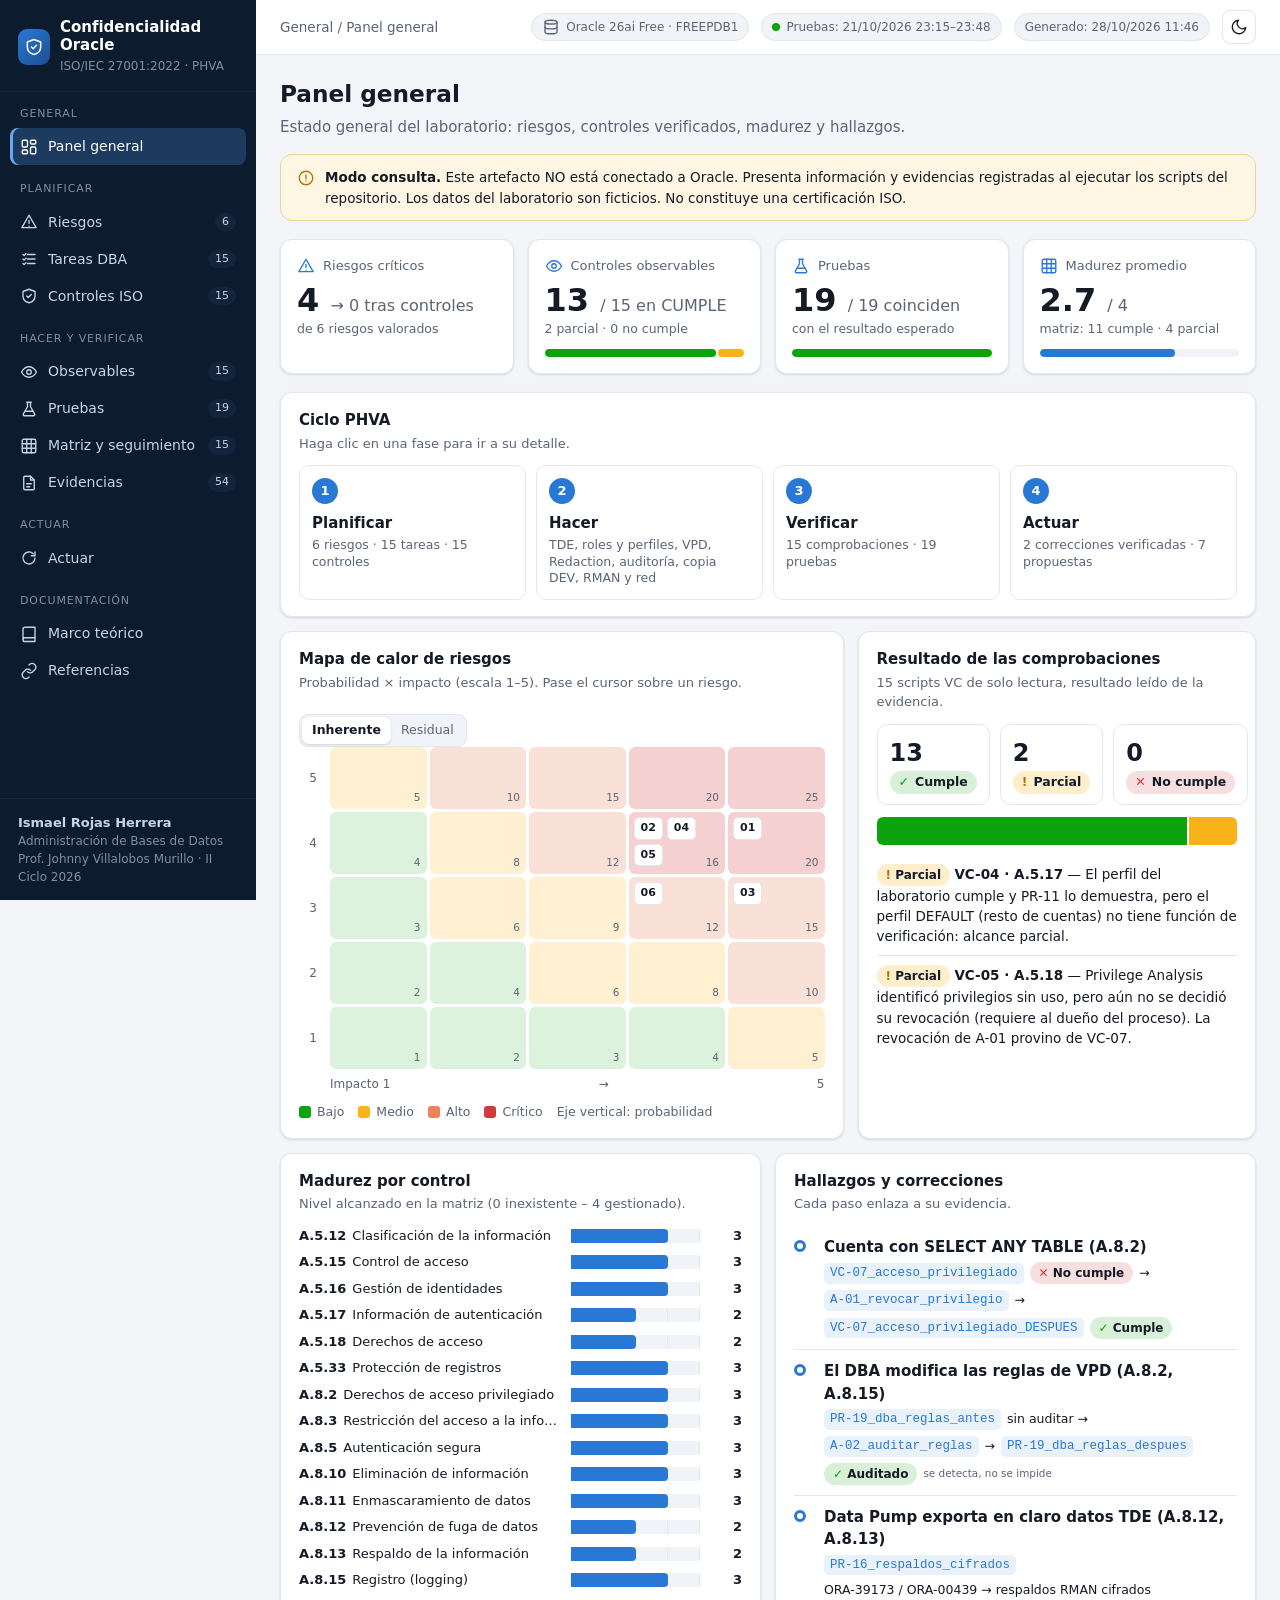
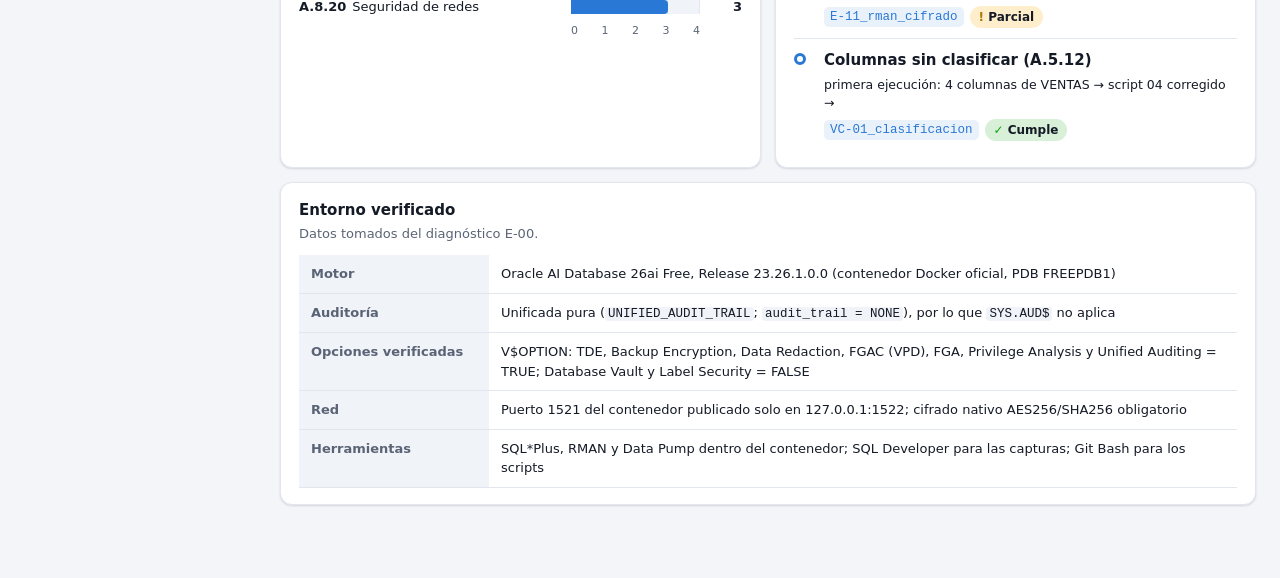
==== commit b68a98f7: "Artefacto: matriz y seguimiento histórico de controles (registro, historial, evolución, exportar/imp" ====
--- a/artefacto/index.html
+++ b/artefacto/index.html
@@ -135,16 +135,117 @@
 body.menu-abierto .side{transform:none}body.menu-abierto .velo{display:block;position:fixed;inset:0;z-index:15;background:rgba(0,0,0,.45)}
 #menu{display:inline-grid}.barra{padding:10px 16px}main{padding:16px 16px 50px}.insignia.ocultable{display:none}.barras .nom{max-width:130px}}
 @media (max-width:560px){.fases,.estados{grid-template-columns:1fr}.kpi b{font-size:1.6rem}}
+/* Módulo «Matriz y seguimiento» del artefacto (lo incrusta generar_entregables.py). */
+:root{--cat-1:#2a78d6;--cat-2:#eb6834;--cat-3:#1baf7a;--cat-4:#eda100;--cat-5:#e87ba4;--cat-6:#008300;--cat-7:#6250d6;--cat-8:#e34948;--pendiente:#8a93a5}
+@media (prefers-color-scheme:dark){:root:not([data-theme="light"]){--cat-1:#3987e5;--cat-2:#d95926;--cat-3:#199e70;--cat-4:#c98500;--cat-5:#d55181;--cat-6:#008300;--cat-7:#9085e9;--cat-8:#e66767;--pendiente:#9aa3b5}}
+:root[data-theme="dark"]{--cat-1:#3987e5;--cat-2:#d95926;--cat-3:#199e70;--cat-4:#c98500;--cat-5:#d55181;--cat-6:#008300;--cat-7:#9085e9;--cat-8:#e66767;--pendiente:#9aa3b5}
+
+.sg-avisos:empty{display:none}
+.sg-aviso{display:flex;gap:10px;align-items:flex-start;border-radius:10px;padding:10px 14px;margin:0 0 10px;font-size:13.5px;border:1px solid var(--line);background:var(--panel)}
+.sg-aviso.error{border-color:color-mix(in srgb,var(--critical) 55%,var(--line));background:color-mix(in srgb,var(--critical) 10%,var(--panel))}
+.sg-aviso.ok{border-color:color-mix(in srgb,var(--good) 45%,var(--line))}
+.sg-aviso.demo{border-color:color-mix(in srgb,var(--cat-7) 55%,var(--line));background:color-mix(in srgb,var(--cat-7) 10%,var(--panel))}
+.sg-aviso b{white-space:nowrap}
+.sg-barra{display:flex;flex-wrap:wrap;gap:12px 18px;align-items:flex-end;background:var(--panel);border:1px solid var(--line);border-radius:12px;padding:12px 16px;margin-bottom:12px;box-shadow:var(--sombra)}
+.sg-campo{display:flex;flex-direction:column;gap:4px;font-size:12.5px;color:var(--muted)}
+#sg [hidden]{display:none !important}
+.sg-campo input,.sg-campo select,.sg-campo textarea{font:inherit;font-size:14px;color:var(--ink);background:var(--panel);border:1px solid var(--line);border-radius:8px;padding:7px 10px}
+.sg-campo textarea{min-height:70px;resize:vertical}
+.sg-campo input:focus-visible,.sg-campo select:focus-visible,.sg-campo textarea:focus-visible,.sg-btn:focus-visible,.sg-tab:focus-visible,.sg-punto:focus-visible,.sg-quitar:focus-visible{outline:2px solid var(--acc);outline-offset:2px}
+.sg-grupo-datos{display:inline-flex;border:1px solid var(--line);border-radius:9px;padding:2px;background:var(--soft)}
+.sg-grupo-datos label{font-size:13px;padding:5px 10px;border-radius:7px;cursor:pointer;color:var(--muted)}
+.sg-grupo-datos input{position:absolute;opacity:0;pointer-events:none}
+.sg-grupo-datos label:has(input:checked){background:var(--panel);color:var(--ink);font-weight:600;box-shadow:var(--sombra)}
+.sg-grupo-datos label:has(input:focus-visible){outline:2px solid var(--acc)}
+.sg-esp{flex:1}
+.sg-btn{font:inherit;font-size:13px;display:inline-flex;gap:6px;align-items:center;border:1px solid var(--line);background:var(--panel);color:var(--ink);border-radius:8px;padding:7px 12px;cursor:pointer}
+.sg-btn:hover{border-color:var(--acc)}.sg-btn[disabled]{opacity:.5;cursor:not-allowed}
+.sg-btn.prim{background:var(--acc);border-color:var(--acc);color:#fff}
+.sg-error-periodo{color:var(--critical);font-size:13px;font-weight:600;width:100%}
+.sg-error-periodo:empty{display:none}
+.sg-ind{display:grid;grid-template-columns:repeat(auto-fit,minmax(min(200px,100%),1fr));gap:12px;margin-bottom:6px}
+.sg-ind div{background:var(--panel);border:1px solid var(--line);border-radius:12px;padding:12px 14px;box-shadow:var(--sombra)}
+.sg-ind b{display:block;font-size:1.6rem;line-height:1.15;color:var(--ink)}.sg-ind span{font-size:12.5px;color:var(--muted)}
+.sg-nota{font-size:12.5px;color:var(--muted);margin:4px 0 14px}
+.sg-tabs{display:flex;gap:4px;border-bottom:1px solid var(--line);margin:8px 0 12px;overflow-x:auto}
+.sg-tab{font:inherit;font-size:14px;background:none;border:0;border-bottom:3px solid transparent;color:var(--muted);padding:9px 12px;cursor:pointer;white-space:nowrap}
+.sg-tab[aria-selected="true"]{color:var(--ink);border-bottom-color:var(--acc);font-weight:600}
+.sg-panel{background:var(--panel);border:1px solid var(--line);border-radius:12px;padding:14px 16px;box-shadow:var(--sombra)}
+.sg-tabla{overflow:auto;max-height:70vh;margin-top:10px;border:1px solid var(--line);border-radius:10px}
+.sg-tabla table{font-size:13px;width:100%}
+.sg-tabla th{position:sticky;top:0}
+.sg-tabla td{vertical-align:top}
+#sg-t-resumen{min-width:1400px}#sg-t-historial{min-width:1350px}
+#sg-t-resumen td:nth-child(2),#sg-t-resumen td:nth-child(7),#sg-t-historial td:nth-child(1){white-space:nowrap}
+#sg-t-resumen td:nth-child(10),#sg-t-historial td:nth-child(9){min-width:280px}
+#sg-t-resumen td:nth-child(5){max-width:220px;overflow-wrap:anywhere}
+.sg-sem{display:inline-flex;gap:5px;align-items:center;font-weight:600;font-size:12px;padding:2px 9px;border-radius:20px;white-space:nowrap;color:var(--ink)}
+.sg-sem i{font-style:normal;width:16px;height:16px;border-radius:50%;display:inline-grid;place-items:center;color:#fff;font-size:10px}
+.sg-sem.ok{background:color-mix(in srgb,var(--good) 16%,transparent)}.sg-sem.ok i{background:var(--good)}
+.sg-sem.warn{background:color-mix(in srgb,var(--warning) 24%,transparent)}.sg-sem.warn i{background:#b07800}
+.sg-sem.bad{background:color-mix(in srgb,var(--critical) 16%,transparent)}.sg-sem.bad i{background:var(--critical)}
+.sg-sem.pend{background:var(--soft);color:var(--muted)}.sg-sem.pend i{background:var(--pendiente)}
+.sg-origen{font-size:11.5px;padding:1px 7px;border-radius:6px;border:1px solid var(--line);white-space:nowrap;color:var(--muted)}
+.sg-origen.manual{border-color:color-mix(in srgb,var(--acc) 50%,var(--line));color:var(--ink)}
+.sg-origen.demo{border-color:color-mix(in srgb,var(--cat-7) 60%,var(--line));color:var(--ink)}
+.sg-madurez{font-weight:700;font-size:15px}
+.sg-sin{color:var(--muted);font-style:italic}
+.sg-var{white-space:nowrap;font-weight:600}
+.sg-crit{margin:0;padding-left:0;list-style:none;font-size:12px}.sg-crit li{color:var(--muted);margin:2px 0}
+.sg-crit li.actual{color:var(--ink);font-weight:600;background:var(--soft);border-radius:4px}
+details.sg-det summary{cursor:pointer;color:var(--acc);font-size:12.5px}
+.sg-filtros{display:flex;flex-wrap:wrap;gap:10px 14px;align-items:flex-end}
+.sg-sel{display:flex;flex-wrap:wrap;gap:8px;align-items:center;margin:12px 0 4px}
+.sg-chip{display:inline-flex;align-items:center;gap:8px;border:1px solid var(--line);border-radius:20px;padding:3px 4px 3px 10px;font-size:13px;background:var(--panel)}
+.sg-linea{display:inline-block;width:18px;height:3px;border-radius:2px}
+.sg-quitar{font:inherit;font-size:12px;border:0;background:var(--soft);color:var(--ink);border-radius:20px;padding:2px 8px;cursor:pointer}
+.sg-grafica{position:relative;margin-top:8px}
+/* La regla global svg{stroke:...} del artefacto es para los íconos; aquí se anula. */
+.sg-grafica svg{width:100%;height:auto;display:block;overflow:visible;stroke:none;fill:none}
+.sg-grafica svg text{stroke:none}
+.sg-grafica .eje text{fill:var(--muted);font-size:11.5px}
+.sg-grafica .rejilla line{stroke:var(--line);stroke-width:1}
+.sg-grafica .base{stroke:var(--muted);stroke-width:1}
+.sg-grafica .serie{fill:none;stroke-width:2;stroke-linejoin:round;stroke-linecap:round}
+.sg-punto{cursor:pointer;outline:none}
+.sg-punto .marca{stroke:var(--panel);stroke-width:2}
+.sg-punto:hover .marca,.sg-punto:focus .marca,.sg-punto.activo .marca{stroke:var(--ink);stroke-width:2.5}
+.sg-punto .area{fill:transparent}
+.sg-etq{font-size:11.5px;font-weight:650;fill:var(--ink)}
+.sg-mensaje{border:1px dashed var(--line);border-radius:10px;padding:18px;text-align:center;color:var(--muted);margin:10px 0}
+.sg-tip{position:fixed;z-index:60;max-width:340px;background:var(--panel);color:var(--ink);border:1px solid var(--line);border-radius:8px;padding:9px 11px;font-size:12.5px;box-shadow:0 8px 24px rgba(0,0,0,.18);pointer-events:none}
+.sg-tip .t{display:flex;gap:8px;align-items:center;font-weight:650;margin-bottom:4px}
+.sg-tip dl,.sg-detalle dl{display:grid;grid-template-columns:auto 1fr;gap:3px 10px;margin:0}
+.sg-tip dt,.sg-detalle dt{color:var(--muted)}.sg-tip dd,.sg-detalle dd{margin:0;overflow-wrap:anywhere}
+.sg-detalle{border:1px solid var(--line);border-radius:10px;padding:12px 14px;margin-top:10px;background:var(--soft)}
+.sg-detalle:empty{display:none}
+.sg-leyenda-nota{display:flex;flex-wrap:wrap;gap:6px 16px;font-size:12.5px;color:var(--muted);margin-top:8px}
+.sg-tend.mejora{color:var(--good)}.sg-tend.deterioro{color:var(--critical)}
+dialog.sg-dialogo{width:min(760px,96vw)}
+.sg-form{padding:14px 18px;display:grid;grid-template-columns:1fr 1fr;gap:12px 14px}
+.sg-form .ancho{grid-column:1/-1}
+.sg-form .req::after{content:" *";color:var(--critical)}
+.sg-errores{grid-column:1/-1;color:var(--critical);font-size:13px;margin:0;padding-left:18px}
+.sg-errores:empty{display:none}
+.sg-ayuda{font-size:12px;color:var(--muted)}
+.sg-pie-form{grid-column:1/-1;display:flex;gap:8px;justify-content:flex-end;border-top:1px solid var(--line);padding-top:12px}
+.sg-rev{border:1px solid var(--line);border-radius:10px;padding:10px 12px;margin:10px 16px}
+.sg-rev table{font-size:12.5px;width:100%}
+.sg-guardado{font-size:12.5px;color:var(--muted)}
+.sg-guardado.error{color:var(--critical);font-weight:600}
+@media (max-width:700px){.sg-form{grid-template-columns:1fr}}
+@media print{.sg-barra,.sg-tabs,.sg-btn{display:none}}
 </style></head><body>
 <aside class="side" aria-label="Módulos"><div class="marca"><span class="logo"><svg viewBox="0 0 24 24" aria-hidden="true"><path d="M12 3l8 3v6c0 5-3.5 8-8 9-4.5-1-8-4-8-9V6z"/><path d="M9 12l2 2 4-4"/></svg></span><div><b>Confidencialidad Oracle</b><small>ISO/IEC 27001:2022 · PHVA</small></div></div>
-<nav><div class="grupo"><p>General</p><button data-t="inicio" data-grupo="General" data-nombre="Panel general"><svg viewBox="0 0 24 24" aria-hidden="true"><rect x="3" y="3" width="7" height="9" rx="1.5"/><rect x="14" y="3" width="7" height="5" rx="1.5"/><rect x="14" y="12" width="7" height="9" rx="1.5"/><rect x="3" y="16" width="7" height="5" rx="1.5"/></svg><span>Panel general</span></button></div><div class="grupo"><p>Planificar</p><button data-t="riesgos" data-grupo="Planificar" data-nombre="Riesgos"><svg viewBox="0 0 24 24" aria-hidden="true"><path d="M12 3l9.5 16.5h-19z"/><path d="M12 10v4"/><path d="M12 17.5h.01"/></svg><span>Riesgos</span><span class="cnt">6</span></button><button data-t="tareas" data-grupo="Planificar" data-nombre="Tareas DBA"><svg viewBox="0 0 24 24" aria-hidden="true"><path d="M10 6h10M10 12h10M10 18h10"/><path d="M4 6l1.5 1.5L8 5M4 12l1.5 1.5L8 11M4 18l1.5 1.5L8 17"/></svg><span>Tareas DBA</span><span class="cnt">15</span></button><button data-t="controles" data-grupo="Planificar" data-nombre="Controles ISO"><svg viewBox="0 0 24 24" aria-hidden="true"><path d="M12 3l8 3v6c0 5-3.5 8-8 9-4.5-1-8-4-8-9V6z"/><path d="M9 12l2 2 4-4"/></svg><span>Controles ISO</span><span class="cnt">15</span></button></div><div class="grupo"><p>Hacer y verificar</p><button data-t="observables" data-grupo="Hacer y verificar" data-nombre="Observables"><svg viewBox="0 0 24 24" aria-hidden="true"><circle cx="12" cy="12" r="3"/><path d="M2 12s4-7 10-7 10 7 10 7-4 7-10 7S2 12 2 12z"/></svg><span>Observables</span><span class="cnt">15</span></button><button data-t="pruebas" data-grupo="Hacer y verificar" data-nombre="Pruebas"><svg viewBox="0 0 24 24" aria-hidden="true"><path d="M9 3h6M10 3v6l-5.5 9.5A1.7 1.7 0 006 21h12a1.7 1.7 0 001.5-2.5L14 9V3"/><path d="M7 15h10"/></svg><span>Pruebas</span><span class="cnt">19</span></button><button data-t="matriz" data-grupo="Hacer y verificar" data-nombre="Matriz"><svg viewBox="0 0 24 24" aria-hidden="true"><rect x="3" y="3" width="18" height="18" rx="2"/><path d="M3 9h18M3 15h18M9 3v18M15 3v18"/></svg><span>Matriz</span><span class="cnt">15</span></button><button data-t="evidencias" data-grupo="Hacer y verificar" data-nombre="Evidencias"><svg viewBox="0 0 24 24" aria-hidden="true"><path d="M14 3H6.5A1.5 1.5 0 005 4.5v15A1.5 1.5 0 006.5 21h11a1.5 1.5 0 001.5-1.5V8z"/><path d="M14 3v5h5M9 13h6M9 17h4"/></svg><span>Evidencias</span><span class="cnt">54</span></button></div><div class="grupo"><p>Actuar</p><button data-t="actuar" data-grupo="Actuar" data-nombre="Actuar"><svg viewBox="0 0 24 24" aria-hidden="true"><path d="M20 12a8 8 0 11-2.3-5.7"/><path d="M20 4v5h-5"/></svg><span>Actuar</span></button></div><div class="grupo"><p>Documentación</p><button data-t="marco" data-grupo="Documentación" data-nombre="Marco teórico"><svg viewBox="0 0 24 24" aria-hidden="true"><path d="M4 19.5A2.5 2.5 0 016.5 17H20V3H6.5A2.5 2.5 0 004 5.5z"/><path d="M4 19.5A2.5 2.5 0 006.5 22H20v-5"/></svg><span>Marco teórico</span></button><button data-t="referencias" data-grupo="Documentación" data-nombre="Referencias"><svg viewBox="0 0 24 24" aria-hidden="true"><path d="M10 13a5 5 0 007 0l3-3a5 5 0 00-7-7l-1 1"/><path d="M14 11a5 5 0 00-7 0l-3 3a5 5 0 007 7l1-1"/></svg><span>Referencias</span></button></div></nav>
+<nav><div class="grupo"><p>General</p><button data-t="inicio" data-grupo="General" data-nombre="Panel general"><svg viewBox="0 0 24 24" aria-hidden="true"><rect x="3" y="3" width="7" height="9" rx="1.5"/><rect x="14" y="3" width="7" height="5" rx="1.5"/><rect x="14" y="12" width="7" height="9" rx="1.5"/><rect x="3" y="16" width="7" height="5" rx="1.5"/></svg><span>Panel general</span></button></div><div class="grupo"><p>Planificar</p><button data-t="riesgos" data-grupo="Planificar" data-nombre="Riesgos"><svg viewBox="0 0 24 24" aria-hidden="true"><path d="M12 3l9.5 16.5h-19z"/><path d="M12 10v4"/><path d="M12 17.5h.01"/></svg><span>Riesgos</span><span class="cnt">6</span></button><button data-t="tareas" data-grupo="Planificar" data-nombre="Tareas DBA"><svg viewBox="0 0 24 24" aria-hidden="true"><path d="M10 6h10M10 12h10M10 18h10"/><path d="M4 6l1.5 1.5L8 5M4 12l1.5 1.5L8 11M4 18l1.5 1.5L8 17"/></svg><span>Tareas DBA</span><span class="cnt">15</span></button><button data-t="controles" data-grupo="Planificar" data-nombre="Controles ISO"><svg viewBox="0 0 24 24" aria-hidden="true"><path d="M12 3l8 3v6c0 5-3.5 8-8 9-4.5-1-8-4-8-9V6z"/><path d="M9 12l2 2 4-4"/></svg><span>Controles ISO</span><span class="cnt">15</span></button></div><div class="grupo"><p>Hacer y verificar</p><button data-t="observables" data-grupo="Hacer y verificar" data-nombre="Observables"><svg viewBox="0 0 24 24" aria-hidden="true"><circle cx="12" cy="12" r="3"/><path d="M2 12s4-7 10-7 10 7 10 7-4 7-10 7S2 12 2 12z"/></svg><span>Observables</span><span class="cnt">15</span></button><button data-t="pruebas" data-grupo="Hacer y verificar" data-nombre="Pruebas"><svg viewBox="0 0 24 24" aria-hidden="true"><path d="M9 3h6M10 3v6l-5.5 9.5A1.7 1.7 0 006 21h12a1.7 1.7 0 001.5-2.5L14 9V3"/><path d="M7 15h10"/></svg><span>Pruebas</span><span class="cnt">19</span></button><button data-t="matriz" data-grupo="Hacer y verificar" data-nombre="Matriz y seguimiento"><svg viewBox="0 0 24 24" aria-hidden="true"><rect x="3" y="3" width="18" height="18" rx="2"/><path d="M3 9h18M3 15h18M9 3v18M15 3v18"/></svg><span>Matriz y seguimiento</span><span class="cnt">15</span></button><button data-t="evidencias" data-grupo="Hacer y verificar" data-nombre="Evidencias"><svg viewBox="0 0 24 24" aria-hidden="true"><path d="M14 3H6.5A1.5 1.5 0 005 4.5v15A1.5 1.5 0 006.5 21h11a1.5 1.5 0 001.5-1.5V8z"/><path d="M14 3v5h5M9 13h6M9 17h4"/></svg><span>Evidencias</span><span class="cnt">54</span></button></div><div class="grupo"><p>Actuar</p><button data-t="actuar" data-grupo="Actuar" data-nombre="Actuar"><svg viewBox="0 0 24 24" aria-hidden="true"><path d="M20 12a8 8 0 11-2.3-5.7"/><path d="M20 4v5h-5"/></svg><span>Actuar</span></button></div><div class="grupo"><p>Documentación</p><button data-t="marco" data-grupo="Documentación" data-nombre="Marco teórico"><svg viewBox="0 0 24 24" aria-hidden="true"><path d="M4 19.5A2.5 2.5 0 016.5 17H20V3H6.5A2.5 2.5 0 004 5.5z"/><path d="M4 19.5A2.5 2.5 0 006.5 22H20v-5"/></svg><span>Marco teórico</span></button><button data-t="referencias" data-grupo="Documentación" data-nombre="Referencias"><svg viewBox="0 0 24 24" aria-hidden="true"><path d="M10 13a5 5 0 007 0l3-3a5 5 0 00-7-7l-1 1"/><path d="M14 11a5 5 0 00-7 0l-3 3a5 5 0 007 7l1-1"/></svg><span>Referencias</span></button></div></nav>
 <div class="pie"><b>Ismael Rojas Herrera</b>Administración de Bases de Datos<br>Prof. Johnny Villalobos Murillo · II Ciclo 2026</div></aside>
 <div class="velo"></div>
 <div class="contenido">
 <div class="barra"><button id="menu" class="icono" type="button" aria-label="Abrir menú"><svg viewBox="0 0 24 24" aria-hidden="true"><path d="M4 6h16M4 12h16M4 18h16"/></svg></button>
 <span id="migas"></span><span class="esp"></span>
 <span class="insignia ocultable"><svg viewBox="0 0 24 24" aria-hidden="true"><ellipse cx="12" cy="5.5" rx="8" ry="2.5"/><path d="M4 5.5v13c0 1.4 3.6 2.5 8 2.5s8-1.1 8-2.5v-13"/><path d="M4 12c0 1.4 3.6 2.5 8 2.5s8-1.1 8-2.5"/></svg>Oracle 26ai Free · FREEPDB1</span>
-<span class="insignia ocultable"><span class="punto"></span>Evidencias del 22/10/2026 13:32</span>
+<span class="insignia ocultable" title="Fecha de ejecución de los scripts en Oracle"><span class="punto"></span>Pruebas: 21/10/2026 23:15–23:48</span>
+<span class="insignia ocultable" title="Fecha en que se generó este HTML">Generado: 28/10/2026 11:46</span>
 <button id="tema" class="icono" type="button" aria-label="Cambiar tema claro/oscuro" title="Tema claro/oscuro"><svg viewBox="0 0 24 24" aria-hidden="true"><path d="M21 12.8A9 9 0 1111.2 3a7 7 0 009.8 9.8z"/></svg></button></div>
 <main><section class="pestana" id="inicio" hidden><header><h2>Panel general</h2><p>Estado general del laboratorio: riesgos, controles verificados, madurez y hallazgos.</p></header>
 <div class="aviso"><svg viewBox="0 0 24 24" aria-hidden="true"><circle cx="12" cy="12" r="9"/><path d="M12 8v5M12 16h.01"/></svg><div><strong>Modo consulta.</strong> Este artefacto NO está conectado a Oracle. Presenta información y evidencias registradas al ejecutar los scripts del repositorio. Los datos del laboratorio son ficticios. No constituye una certificación ISO.</div></div>
@@ -193,7 +294,90 @@
 </section>
 </div></section><section class="pestana" id="riesgos" hidden><header><h2>Riesgos</h2><p>Riesgos de confidencialidad valorados con probabilidad × impacto, antes (inherente) y después (residual) de los controles.</p></header><p>Nivel = P × I. Bajo 1–4 · Medio 5–9 · Alto 10–15 · Crítico 16–25. Riesgo inherente: sin controles. Riesgo residual: con los controles aplicados y verificados en el laboratorio.</p><div class="tabla"><table><thead><tr><th>Valor</th><th>Probabilidad (P)</th><th>Impacto (I)</th></tr></thead><tbody><tr><td>1</td><td>Raro: requiere varias fallas simultáneas</td><td>Dato público o sin valor</td></tr><tr><td>2</td><td>Improbable: requiere acceso interno y conocimiento especial</td><td>Dato interno sin datos personales</td></tr><tr><td>3</td><td>Posible: la configuración por defecto lo permite si no se corrige</td><td>Datos personales de pocos registros</td></tr><tr><td>4</td><td>Probable: error común de administración o práctica habitual</td><td>Datos personales masivos (Ley 8968)</td></tr><tr><td>5</td><td>Casi seguro: ocurre sin controles en uso normal</td><td>Datos sensibles o financieros masivos, con obligación de notificar</td></tr></tbody></table></div><div class="tabla"><table id="t-riesgos" class="filtrable"><thead><tr><th>ID</th><th>Activo</th><th>Amenaza / vulnerabilidad</th><th>Escenario</th><th>P</th><th>I</th><th>Inherente</th><th>Justificación</th><th>Controles</th><th>Residual (tras verificar)</th></tr></thead><tbody><tr><td><strong>R-CONF-01</strong></td><td>Tabla CLIENTES (datos personales)</td><td><strong>Amenaza:</strong> Abuso de privilegios<br><strong>Vulnerabilidad:</strong> Roles amplios, privilegios ANY o grants a PUBLIC</td><td>Una cuenta de aplicación con SELECT ANY TABLE extrae todos los clientes</td><td>4</td><td>5</td><td>20 <span class="chip bad">Crítico</span></td><td>Conceder roles amplios «para que funcione» es un error frecuente de administración y afecta a todos los registros</td><td>A.5.15, A.5.18, A.8.2, A.8.3</td><td>2×5 = 10 <span class="chip warn">Alto</span><br><small>VPD deniega por defecto, Redaction oculta la tarjeta, VC-07 detecta privilegios ANY y A-01 los corrigió. Persiste el riesgo del DBA (PR-19).</small></td></tr><tr><td><strong>R-CONF-02</strong></td><td>Cuentas y credenciales</td><td><strong>Amenaza:</strong> Suplantación de identidad<br><strong>Vulnerabilidad:</strong> Contraseñas débiles o compartidas, sin bloqueo ni cierre de sesiones inactivas</td><td>Se adivina la contraseña de JUAN (igual al usuario, como en la pizarra) o se usa una sesión desatendida</td><td>4</td><td>4</td><td>16 <span class="chip bad">Crítico</span></td><td>El perfil DEFAULT no tiene función de verificación ni IDLE_TIME (E-00)</td><td>A.5.16, A.5.17, A.8.5</td><td>2×4 = 8 <span class="chip pend">Medio</span><br><small>El perfil confidencial rechaza contraseñas débiles (PR-11), bloquea tras 3 intentos (PR-12) y cierra sesiones inactivas (PR-13). El perfil DEFAULT sigue sin endurecer (VC-04 = PARCIAL).</small></td></tr><tr><td><strong>R-CONF-03</strong></td><td>Datafiles, respaldos y exports</td><td><strong>Amenaza:</strong> Copia no autorizada<br><strong>Vulnerabilidad:</strong> Archivos sin cifrar</td><td>Se copia un datafile o un archivo .dmp y se lee fuera de la base</td><td>3</td><td>5</td><td>15 <span class="chip warn">Alto</span></td><td>Requiere acceso al servidor o a los medios, pero evita todos los permisos de la base</td><td>A.8.12, A.8.13, A.8.10, A.5.33</td><td>2×5 = 10 <span class="chip warn">Alto</span><br><small>TDE (PR-15) y RMAN cifrado (PR-16) impiden leer datafiles y respaldos físicos. Pero un export de Data Pump guarda en claro incluso los datos TDE (ORA-39173) y Free no permite cifrarlo (ORA-00439): si un export sale del servidor, el impacto sigue siendo máximo. Keystore AUTO_LOGIN en el mismo servidor (P-04).</small></td></tr><tr><td><strong>R-CONF-04</strong></td><td>Copias DEV/TEST y consultas de soporte</td><td><strong>Amenaza:</strong> Exposición a personal no autorizado<br><strong>Vulnerabilidad:</strong> Datos reales copiados a ambientes con menos controles</td><td>Se clona el PDB a desarrollo con tarjetas y cédulas reales</td><td>4</td><td>4</td><td>16 <span class="chip bad">Crítico</span></td><td>Clonar producción sin enmascarar es una práctica común; los desarrolladores no necesitan datos reales</td><td>A.8.11, A.5.12, A.8.3</td><td>1×4 = 4 <span class="chip ok">Bajo</span><br><small>La copia DEV tiene 0 coincidencias con datos reales (VC-11) y soporte ve los datos enmascarados (PR-04).</small></td></tr><tr><td><strong>R-CONF-05</strong></td><td>Rastro de auditoría</td><td><strong>Amenaza:</strong> Fuga no detectada o encubierta<br><strong>Vulnerabilidad:</strong> Sin políticas que registren el acceso a datos sensibles; rastro modificable</td><td>Alguien consulta datos de clientes y no queda registro de quién, cuándo ni qué</td><td>4</td><td>4</td><td>16 <span class="chip bad">Crítico</span></td><td>La auditoría unificada está activa por defecto, pero sin políticas sobre los objetos sensibles no registra esos SELECT</td><td>A.8.15, A.5.33, A.8.2</td><td>2×4 = 8 <span class="chip pend">Medio</span><br><small>Políticas sobre datos, privilegios y controles (VC-14), auditor separado (PR-08/PR-09). Sin SIEM externo, SYS aún puede actuar sobre el rastro.</small></td></tr><tr><td><strong>R-CONF-06</strong></td><td>Tráfico cliente-servidor</td><td><strong>Amenaza:</strong> Interceptación en la red<br><strong>Vulnerabilidad:</strong> Tráfico sin cifrar o listener expuesto</td><td>Se captura en la red una consulta con datos de clientes</td><td>3</td><td>4</td><td>12 <span class="chip warn">Alto</span></td><td>Sin cifrado de red el tráfico SQL viaja en claro</td><td>A.8.20, A.8.5</td><td>1×4 = 4 <span class="chip ok">Bajo</span><br><small>El servidor exige AES256/SHA256 (VC-15) y rechaza clientes sin cifrado (PR-18); puerto solo en localhost. Falta TLS con certificado (P-03).</small></td></tr></tbody></table></div></section><section class="pestana" id="tareas" hidden><header><h2>Tareas DBA</h2><p>Tareas críticas del DBA que afectan la confidencialidad, cómo se implementan en Oracle y si son demostrables en este entorno.</p></header><div class="tabla"><table id="t-tareas" class="filtrable"><thead><tr><th>ID</th><th>Tarea crítica del DBA</th><th>Implementación en Oracle</th><th>¿Demostrable en este entorno?</th><th>Scripts / pruebas</th></tr></thead><tbody><tr><td><strong>T01</strong></td><td>Gestión de usuarios</td><td>Una cuenta por persona; esquemas dueños sin autenticación (NO AUTHENTICATION); cuentas obsoletas bloqueadas</td><td><span class="chip ok">Sí</span></td><td><code>03, VC-03, A-01</code></td></tr><tr><td><strong>T02</strong></td><td>Gestión de privilegios y roles</td><td>Roles por función (VENDEDORES, SOPORTE_CONSULTA); sin ANY ni PUBLIC; cambios solo por procedimiento</td><td><span class="chip ok">Sí</span></td><td><code>03, VC-02, VC-07, PR-05, PR-06</code></td></tr><tr><td><strong>T03</strong></td><td>Revisión periódica de accesos</td><td>Privilege Analysis (DBMS_PRIVILEGE_CAPTURE): privilegios usados y no usados</td><td><span class="chip ok">Sí</span></td><td><code>PR-00, PR-99, VC-05</code></td></tr><tr><td><strong>T04</strong></td><td>Autenticación y perfiles</td><td>Perfil con verificación de complejidad, bloqueo por intentos, vigencia e IDLE_TIME</td><td><span class="chip ok">Sí</span></td><td><code>03, VC-04, VC-09, PR-11, PR-12, PR-13</code></td></tr><tr><td><strong>T05</strong></td><td>Gestión de cuentas privilegiadas</td><td>Auditor separado (AUDIT_VIEWER sin AUDIT_ADMIN); auditoría del uso de privilegios amplios y de cambios a reglas</td><td><span class="chip warn">Parcial</span><br><small>Una sola persona administra el laboratorio; Database Vault queda propuesto</small></td><td><code>07, PR-08, PR-09, PR-19, A-02</code></td></tr><tr><td><strong>T06</strong></td><td>Cifrado TDE</td><td>Keystore de software, clave maestra AES256, tablespace cifrado TS_CONFIDENCIAL</td><td><span class="chip ok">Sí</span><br><small>En Free no hay cifrado en línea de tablespaces existentes; keystore AUTO_LOGIN local</small></td><td><code>01, 02, VC-12, PR-15</code></td></tr><tr><td><strong>T07</strong></td><td>Enmascaramiento</td><td>Dinámico con Data Redaction (tarjeta, cédula, correo); estático con SQL para la copia DEV</td><td><span class="chip ok">Sí</span><br><small>El Data Masking Pack de Enterprise Manager no se usa; se implementa el mismo principio con SQL</small></td><td><code>06, 09, VC-11, PR-03, PR-04</code></td></tr><tr><td><strong>T08</strong></td><td>Restricción por filas (VPD)</td><td>DBMS_RLS con reglas por usuario y denegación por defecto</td><td><span class="chip ok">Sí</span></td><td><code>05, VC-08, PR-01, PR-02, PR-10</code></td></tr><tr><td><strong>T09</strong></td><td>Respaldos cifrados</td><td>RMAN con cifrado AES256 por defecto (keystore TDE); respaldo del keystore; directorio de exportación restringido</td><td><span class="chip warn">Parcial</span><br><small>Oracle Free no permite cifrar exports de Data Pump (ORA-00439); se documenta openssl como alternativa externa</small></td><td><code>10_rman_cifrado.sh, PR-16, VC-13</code></td></tr><tr><td><strong>T10</strong></td><td>Auditoría</td><td>4 políticas de auditoría unificada + FGA sobre TARJETA; política adicional tras Actuar</td><td><span class="chip ok">Sí</span></td><td><code>07, VC-14, PR-14, A-02</code></td></tr><tr><td><strong>T11</strong></td><td>Gestión de logs</td><td>Retención de 90 días y job de purga controlada; límites de redo/LogMiner documentados</td><td><span class="chip warn">Parcial</span><br><small>No hay SIEM real; envío por syslog propuesto (P-05)</small></td><td><code>08, VC-06</code></td></tr><tr><td><strong>T12</strong></td><td>Parcheo</td><td>Registro de la versión (V$VERSION, DBA_REGISTRY_SQLPATCH) para compararla con el último Release Update</td><td><span class="chip warn">Parcial</span><br><small>Solo evidencia de versión; en Free el parche se aplica con una imagen nueva</small></td><td><code>00 (E-00), A-03 P-07</code></td></tr><tr><td><strong>T13</strong></td><td>Listener y configuración de red</td><td>Cifrado nativo requerido (AES256/SHA256); puerto publicado solo en 127.0.0.1</td><td><span class="chip ok">Sí</span><br><small>TLS con certificados queda propuesto (P-03)</small></td><td><code>aplicar_cifrado_red.sh, VC-15, PR-18</code></td></tr><tr><td><strong>T14</strong></td><td>Eliminación segura</td><td>DROP ... PURGE, papelera vacía, borrado de exports con shred; tablespaces INCLUDING CONTENTS AND DATAFILES</td><td><span class="chip warn">Parcial</span><br><small>El borrado físico de medios no se puede garantizar (SSD, capas de Docker)</small></td><td><code>PR-17, VC-10, PR-16, 99</code></td></tr><tr><td><strong>T15</strong></td><td>Clones de desarrollo y pruebas</td><td>Copia VENTAS_DEV con enmascaramiento estático y formato preservado</td><td><span class="chip warn">Parcial</span><br><small>Simula el resultado del clon; no se clona el PDB completo por los límites de Free</small></td><td><code>09, VC-11, PR-10</code></td></tr></tbody></table></div></section><section class="pestana" id="controles" hidden><header><h2>Controles ISO</h2><p>Controles del Anexo A de ISO/IEC 27001:2022 seleccionados, con su implementación en Oracle, evidencia y limitaciones.</p></header>
 <p><strong>ISO/IEC 27001:2022</strong> define los requisitos certificables de un SGSI (cláusulas 4 a 10). Su <strong>Anexo A</strong> es un catálogo de 93 controles de referencia, de los que la organización selecciona los aplicables y lo declara en la Declaración de Aplicabilidad. <strong>ISO/IEC 27002:2022</strong> no es certificable: explica el propósito y la guía de implementación de cada control. En este trabajo se distingue además el <strong>control ISO</strong> (qué se busca, por ejemplo A.8.2) de la <strong>comprobación técnica</strong> que permite observarlo en Oracle (por ejemplo VC-07, que consulta DBA_SYS_PRIVS).</p>
-<div class="tabla"><table id="t-controles" class="filtrable"><thead><tr><th>Control</th><th>Título (traducción propia)</th><th>Tema</th><th>Pertinencia para la confidencialidad</th><th>Riesgos</th><th>Tareas</th><th>Implementación en Oracle</th><th>Evidencia observable</th><th>Limitaciones</th></tr></thead><tbody><tr><td><strong>A.5.12</strong></td><td>Clasificación de la información</td><td>Organizacional</td><td>Sin saber qué es confidencial no se puede decidir qué cifrar, enmascarar o auditar.</td><td>R-CONF-01, R-CONF-04</td><td>T07, T15</td><td>Etiquetas [INTERNO]/[CONFIDENCIAL]/[RESTRINGIDO] en el diccionario (COMMENT ON COLUMN)</td><td><code>DBA_COL_COMMENTS (VC-01)</code></td><td>Documenta la clasificación; no protege por sí misma ni valida que sea correcta</td></tr><tr><td><strong>A.5.15</strong></td><td>Control de acceso</td><td>Organizacional</td><td>Define quién puede acceder a qué; es la base del mínimo privilegio.</td><td>R-CONF-01</td><td>T02</td><td>Acceso solo por roles de función; nada a PUBLIC; cambios por procedimiento</td><td><code>DBA_TAB_PRIVS, DBA_ROLE_PRIVS (VC-02); PR-05, PR-06, PR-07</code></td><td>No cubre privilegios de sistema (ver A.8.2)</td></tr><tr><td><strong>A.5.16</strong></td><td>Gestión de identidades</td><td>Organizacional</td><td>Una identidad por persona permite atribuir cada acceso.</td><td>R-CONF-02</td><td>T01</td><td>Cuentas individuales, esquemas NO AUTHENTICATION, sin contraseñas por defecto</td><td><code>DBA_USERS, DBA_USERS_WITH_DEFPWD (VC-03)</code></td><td>No detecta cuentas compartidas de hecho</td></tr><tr><td><strong>A.5.17</strong></td><td>Información de autenticación</td><td>Organizacional</td><td>Contraseñas débiles anulan cualquier control de acceso.</td><td>R-CONF-02</td><td>T04</td><td>PASSWORD_VERIFY_FUNCTION, vigencia y no reutilización</td><td><code>DBA_PROFILES (VC-04); PR-11 (ORA-28003)</code></td><td>El perfil DEFAULT (global) no se modificó</td></tr><tr><td><strong>A.5.18</strong></td><td>Derechos de acceso</td><td>Organizacional</td><td>Los derechos deben revisarse y retirarse cuando ya no se necesitan.</td><td>R-CONF-01</td><td>T02, T03</td><td>Privilege Analysis y revocación (A-01)</td><td><code>DBA_USED_PRIVS / DBA_UNUSED_PRIVS (VC-05)</code></td><td>Refleja solo el período capturado</td></tr><tr><td><strong>A.5.33</strong></td><td>Protección de registros</td><td>Organizacional</td><td>Los registros de auditoría solo sirven si no se pueden alterar ni borrar sin control.</td><td>R-CONF-03, R-CONF-05</td><td>T10, T11</td><td>AUDSYS bloqueada, auditor sin AUDIT_ADMIN, retención y purga controlada</td><td><code>DBA_AUDIT_MGMT_* (VC-06); PR-09</code></td><td>SYS puede actuar sobre el rastro; falta copia externa (SIEM)</td></tr><tr><td><strong>A.8.2</strong></td><td>Derechos de acceso privilegiado</td><td>Tecnológico</td><td>Las cuentas privilegiadas pueden saltarse los controles; deben ser mínimas y vigiladas.</td><td>R-CONF-01, R-CONF-05</td><td>T05</td><td>Sin DBA/ANY/EXEMPT en cuentas comunes; auditoría de SELECT ANY TABLE y de cambios a reglas</td><td><code>DBA_ROLE_PRIVS, DBA_SYS_PRIVS (VC-07); PR-10, PR-19</code></td><td>El DBA sigue pudiendo alterar reglas: se detecta, no se impide (Database Vault propuesto)</td></tr><tr><td><strong>A.8.3</strong></td><td>Restricción del acceso a la información</td><td>Tecnológico</td><td>Limita el acceso a las filas y columnas que cada función necesita.</td><td>R-CONF-01, R-CONF-04</td><td>T07, T08</td><td>VPD con denegación por defecto + Data Redaction</td><td><code>DBA_POLICIES (VC-08); PR-01, PR-02, PR-10</code></td><td>SYS y EXEMPT ACCESS POLICY no se ven afectados</td></tr><tr><td><strong>A.8.5</strong></td><td>Autenticación segura</td><td>Tecnológico</td><td>Impide la suplantación por fuerza bruta o por sesiones abandonadas.</td><td>R-CONF-02, R-CONF-06</td><td>T04, T13</td><td>FAILED_LOGIN_ATTEMPTS, PASSWORD_LOCK_TIME, IDLE_TIME, verificadores 12C</td><td><code>DBA_PROFILES, DBA_USERS (VC-09); PR-12 (ORA-28000), PR-13 (ORA-02396)</code></td><td>Sin segundo factor (MFA)</td></tr><tr><td><strong>A.8.10</strong></td><td>Eliminación de información</td><td>Tecnológico</td><td>Un dato «borrado» que sigue recuperable sigue siendo un riesgo de confidencialidad.</td><td>R-CONF-03</td><td>T14</td><td>PURGE, papelera vacía, shred de exports, borrado de datafiles</td><td><code>DBA_RECYCLEBIN (VC-10); PR-17, PR-16</code></td><td>No garantiza borrado físico en SSD/capas; la protección real es el cifrado</td></tr><tr><td><strong>A.8.11</strong></td><td>Enmascaramiento de datos</td><td>Tecnológico</td><td>Permite usar los datos sin exponer su valor real.</td><td>R-CONF-04</td><td>T07, T15</td><td>Data Redaction (dinámico) y copia DEV con valores falsos (estático)</td><td><code>REDACTION_COLUMNS y comparación DEV-producción (VC-11); PR-03, PR-04</code></td><td>Redaction no aplica a cuentas exentas (rol DBA); posible inferencia con WHERE</td></tr><tr><td><strong>A.8.12</strong></td><td>Prevención de fuga de datos</td><td>Tecnológico</td><td>Evita que los datos salgan de su ámbito por copia de archivos o extracción masiva.</td><td>R-CONF-03, R-CONF-05</td><td>T06, T09, T10</td><td>TDE en tablespace cifrado + RMAN cifrado + auditoría de lecturas y privilegios amplios</td><td><code>DBA_TABLESPACES, V$ENCRYPTED_TABLESPACES (VC-12); PR-15, PR-16</code></td><td>Los exports de Data Pump quedan en claro en Free; DLP completo incluye correo, USB, nube: fuera del alcance del DBA</td></tr><tr><td><strong>A.8.13</strong></td><td>Respaldo de la información</td><td>Tecnológico</td><td>Un respaldo es una copia completa: debe tener la misma protección que la base.</td><td>R-CONF-03</td><td>T09</td><td>RMAN cifra por defecto (AES256, keystore TDE), respaldo del keystore, directorio de exportación restringido</td><td><code>V$RMAN_CONFIGURATION, V$OPTION, listado del keystore (VC-13); PR-16</code></td><td>Exports lógicos no cifrables en Free (ORA-00439); keystore y datos en el mismo servidor; disponibilidad fuera de alcance</td></tr><tr><td><strong>A.8.15</strong></td><td>Registro (logging)</td><td>Tecnológico</td><td>Sin registros no se puede detectar ni investigar un acceso indebido.</td><td>R-CONF-05</td><td>T10, T11</td><td>Auditoría unificada (datos, accesos, privilegios, controles) + FGA</td><td><code>AUDIT_UNIFIED_ENABLED_POLICIES, UNIFIED_AUDIT_TRAIL (VC-14); PR-14</code></td><td>Detecta, no impide; redo/LogMiner no registran SELECT</td></tr><tr><td><strong>A.8.20</strong></td><td>Seguridad de redes</td><td>Tecnológico</td><td>Los datos y credenciales viajan por la red entre cliente y servidor.</td><td>R-CONF-06</td><td>T13</td><td>SQLNET.ENCRYPTION_SERVER=REQUIRED (AES256, SHA256); puerto solo local</td><td><code>V$SESSION_CONNECT_INFO, sqlnet.ora (VC-15); PR-18 (ORA-12660)</code></td><td>NNE no autentica al servidor; TLS propuesto</td></tr></tbody></table></div></section><section class="pestana" id="observables" hidden><header><h2>Observables</h2><p>Comprobaciones que un auditor externo puede ejecutar. El resultado se lee de la salida real de cada script VC.</p></header><div class="tabla"><table id="t-observables" class="filtrable"><thead><tr><th>ID</th><th>Control ISO</th><th>Comprobación observable</th><th>Técnica / vista</th><th>Criterio de aceptación</th><th>Resultado registrado</th></tr></thead><tbody><tr><td><strong>VC-01</strong></td><td>A.5.12</td><td>Toda columna de CLIENTES y VENTAS tiene etiqueta de clasificación en el diccionario</td><td>Consulta a DBA_TAB_COLUMNS + DBA_COL_COMMENTS</td><td>0 columnas sin etiqueta [INTERNO|CONFIDENCIAL|RESTRINGIDO]</td><td><a href="#ev-VC-01_clasificacion" class="evlink" data-ev="VC-01_clasificacion">VC-01_clasificacion</a>: <span class="chip ok">Cumple</span></td></tr><tr><td><strong>VC-02</strong></td><td>A.5.15</td><td>El acceso a datos de negocio se concede solo por roles; nada a PUBLIC</td><td>DBA_TAB_PRIVS cruzado con DBA_ROLES</td><td>0 concesiones a PUBLIC y 0 directas a usuarios</td><td><a href="#ev-VC-02_control_acceso_roles" class="evlink" data-ev="VC-02_control_acceso_roles">VC-02_control_acceso_roles</a>: <span class="chip ok">Cumple</span></td></tr><tr><td><strong>VC-03</strong></td><td>A.5.16</td><td>Sin contraseñas por defecto; esquemas sin inicio de sesión; personas con perfil seguro</td><td>DBA_USERS, DBA_USERS_WITH_DEFPWD</td><td>0 cuentas con contraseña por defecto; 3 esquemas NO AUTHENTICATION; 0 personas fuera del perfil</td><td><a href="#ev-VC-03_identidades" class="evlink" data-ev="VC-03_identidades">VC-03_identidades</a>: <span class="chip ok">Cumple</span></td></tr><tr><td><strong>VC-04</strong></td><td>A.5.17</td><td>Contraseñas con función de complejidad, vigencia y no reutilización</td><td>DBA_PROFILES (PERFIL_CONFIDENCIAL y DEFAULT)</td><td>CUMPLE: ambos perfiles; PARCIAL: solo el perfil del laboratorio</td><td><a href="#ev-VC-04_informacion_autenticacion" class="evlink" data-ev="VC-04_informacion_autenticacion">VC-04_informacion_autenticacion</a>: <span class="chip warn">Parcial</span></td></tr><tr><td><strong>VC-05</strong></td><td>A.5.18</td><td>Revisión objetiva de derechos con Privilege Analysis</td><td>DBA_USED_PRIVS / DBA_UNUSED_PRIVS de la captura CAP_LAB_CONF</td><td>CUMPLE: 0 privilegios sin uso; PARCIAL: hay privilegios sin uso por revisar</td><td><a href="#ev-VC-05_revision_derechos" class="evlink" data-ev="VC-05_revision_derechos">VC-05_revision_derechos</a>: <span class="chip warn">Parcial</span></td></tr><tr><td><strong>VC-06</strong></td><td>A.5.33</td><td>Rastro de auditoría protegido y con retención controlada</td><td>DBA_USERS (AUDSYS), DBA_ROLE_PRIVS, DBA_AUDIT_MGMT_*</td><td>AUDSYS sin login; 0 cuentas de laboratorio con AUDIT_ADMIN; job de purga habilitado</td><td><a href="#ev-VC-06_proteccion_registros" class="evlink" data-ev="VC-06_proteccion_registros">VC-06_proteccion_registros</a>: <span class="chip ok">Cumple</span></td></tr><tr><td><strong>VC-07</strong></td><td>A.8.2</td><td>Ninguna cuenta común con rol DBA, privilegios ANY o exenciones</td><td>DBA_ROLE_PRIVS, DBA_SYS_PRIVS (ORACLE_MAINTAINED = &#x27;N&#x27;)</td><td>0 hallazgos</td><td><a href="#ev-VC-07_acceso_privilegiado" class="evlink" data-ev="VC-07_acceso_privilegiado">VC-07_acceso_privilegiado</a>: <span class="chip bad">No cumple</span><br><a href="#ev-VC-07_acceso_privilegiado_DESPUES" class="evlink" data-ev="VC-07_acceso_privilegiado_DESPUES">VC-07_acceso_privilegiado_DESPUES</a>: <span class="chip ok">Cumple</span></td></tr><tr><td><strong>VC-08</strong></td><td>A.8.3</td><td>VPD habilitado en las tablas con datos personales y sin cuentas comunes exentas</td><td>DBA_POLICIES; jerarquía de roles con EXEMPT ACCESS POLICY</td><td>2 tablas protegidas para las 4 operaciones; 0 cuentas comunes exentas</td><td><a href="#ev-VC-08_restriccion_acceso" class="evlink" data-ev="VC-08_restriccion_acceso">VC-08_restriccion_acceso</a>: <span class="chip ok">Cumple</span></td></tr><tr><td><strong>VC-09</strong></td><td>A.8.5</td><td>Bloqueo por intentos, IDLE_TIME, verificadores modernos y RESOURCE_LIMIT</td><td>DBA_PROFILES, DBA_USERS.PASSWORD_VERSIONS, V$PARAMETER</td><td>FAILED_LOGIN_ATTEMPTS &lt;= 5 con bloqueo, IDLE_TIME definido, sin verificador 10G, RESOURCE_LIMIT = TRUE</td><td><a href="#ev-VC-09_autenticacion_segura" class="evlink" data-ev="VC-09_autenticacion_segura">VC-09_autenticacion_segura</a>: <span class="chip ok">Cumple</span></td></tr><tr><td><strong>VC-10</strong></td><td>A.8.10</td><td>Sin copias recuperables en la papelera de reciclaje</td><td>DBA_RECYCLEBIN</td><td>0 objetos de VENTAS_LAB/VENTAS_DEV en la papelera</td><td><a href="#ev-VC-10_eliminacion" class="evlink" data-ev="VC-10_eliminacion">VC-10_eliminacion</a>: <span class="chip ok">Cumple</span></td></tr><tr><td><strong>VC-11</strong></td><td>A.8.11</td><td>Redaction sobre 3 columnas y copia DEV sin valores reales</td><td>REDACTION_POLICIES/COLUMNS; comparación DEV contra producción (SYSDBA)</td><td>3 columnas redactadas; 0 coincidencias reales</td><td><a href="#ev-VC-11_enmascaramiento" class="evlink" data-ev="VC-11_enmascaramiento">VC-11_enmascaramiento</a>: <span class="chip ok">Cumple</span></td></tr><tr><td><strong>VC-12</strong></td><td>A.8.12</td><td>Datos personales en tablespace cifrado + auditoría de lecturas y privilegios amplios</td><td>DBA_TABLESPACES, V$ENCRYPTED_TABLESPACES, V$ENCRYPTION_WALLET, AUDIT_UNIFIED_ENABLED_POLICIES</td><td>2 tablas en TS cifrado, keystore OPEN, 2 políticas de detección</td><td><a href="#ev-VC-12_prevencion_fuga" class="evlink" data-ev="VC-12_prevencion_fuga">VC-12_prevencion_fuga</a>: <span class="chip ok">Cumple</span></td></tr><tr><td><strong>VC-13</strong></td><td>A.8.13</td><td>Respaldos RMAN cifrados por defecto, keystore respaldado y directorio de export restringido</td><td>V$RMAN_CONFIGURATION, V$OPTION, listado del keystore, DBA_TAB_PRIVS</td><td>ENCRYPTION FOR DATABASE = ON; Backup Encryption = TRUE; 0 concesiones indebidas</td><td><a href="#ev-VC-13_respaldo" class="evlink" data-ev="VC-13_respaldo">VC-13_respaldo</a>: <span class="chip ok">Cumple</span></td></tr><tr><td><strong>VC-14</strong></td><td>A.8.15</td><td>Políticas de auditoría habilitadas y registros reales de las pruebas</td><td>AUDIT_UNIFIED_ENABLED_POLICIES, DBA_AUDIT_POLICIES, UNIFIED_AUDIT_TRAIL</td><td>&gt;= 4 políticas + FGA; registros de JUAN, ANA y SOPORTE_LAB; al menos un rechazo registrado</td><td><a href="#ev-VC-14_registro_eventos" class="evlink" data-ev="VC-14_registro_eventos">VC-14_registro_eventos</a>: <span class="chip ok">Cumple</span><br><a href="#ev-VC-14_registro_eventos_DESPUES" class="evlink" data-ev="VC-14_registro_eventos_DESPUES">VC-14_registro_eventos_DESPUES</a>: <span class="chip ok">Cumple</span></td></tr><tr><td><strong>VC-15</strong></td><td>A.8.20</td><td>Sesión de red cifrada con AES256 e integridad SHA256</td><td>V$SESSION_CONNECT_INFO; sqlnet.ora del servidor</td><td>Banners con AES256 y SHA256</td><td><a href="#ev-VC-15_seguridad_red" class="evlink" data-ev="VC-15_seguridad_red">VC-15_seguridad_red</a>: <span class="chip ok">Cumple</span><br><a href="#ev-E-10_red" class="evlink" data-ev="E-10_red">E-10_red</a></td></tr></tbody></table></div></section><section class="pestana" id="matriz" hidden><header><h2>Matriz</h2><p>Matriz de evaluación: tarea, riesgo, control, criterio de madurez 0–4, evidencia y estado.</p></header><p>La MADUREZ (0-4) mide qué tan sólido y sostenido es el control. El ESTADO (Cumple, Parcial, No cumple, Pendiente de evaluación) indica si la evidencia satisface el criterio de la comprobación en el laboratorio. Un control puede «Cumplir» su comprobación y tener madurez 3, no 4, porque falta la operación periódica.</p><div class="tabla"><table><thead><tr><th>Nivel</th><th>Nombre</th><th>Significado</th></tr></thead><tbody><tr><td>0</td><td>Inexistente</td><td>No hay configuración ni procedimiento para el control.</td></tr><tr><td>1</td><td>Inicial</td><td>Se hace de forma manual u ocasional, sin configuración técnica que lo garantice.</td></tr><tr><td>2</td><td>Implementado parcialmente</td><td>Hay configuración técnica, pero no cubre todo el alcance o no se ha comprobado.</td></tr><tr><td>3</td><td>Implementado y verificado</td><td>La configuración cubre el alcance del laboratorio y un script de verificación más pruebas positivas y negativas lo demuestran con evidencia.</td></tr><tr><td>4</td><td>Gestionado</td><td>Además de 3: se ejecuta de forma periódica o automática, tiene responsables y alertas, y sus registros se conservan fuera del alcance del administrador.</td></tr></tbody></table></div><div class="tabla"><table id="t-matriz" class="filtrable"><thead><tr><th>Tarea</th><th>Riesgo</th><th>Control</th><th>Criterios 0–4 (el resaltado es el nivel alcanzado)</th><th>Madurez asignada</th><th>Evidencia</th><th>Estado</th></tr></thead><tbody><tr><td>T07, T15</td><td>R-CONF-01, R-CONF-04</td><td><strong>A.5.12</strong></td><td><ol class="crit" start="0"><li><strong>0</strong> Sin inventario de datos sensibles</li><li><strong>1</strong> Clasificación en documentos aparte, no vinculada a la base</li><li><strong>2</strong> Algunas columnas etiquetadas en el diccionario</li><li class="actual"><strong>3</strong> Todas las columnas de negocio etiquetadas y verificadas por script (VC-01)</li><li><strong>4</strong> Además, la clasificación se revisa periódicamente y alimenta automáticamente Redaction y auditoría</li></ol></td><td><span class="nivel">3</span><br><small>Las 13 columnas están etiquetadas y VC-01 lo comprueba. No hay revisión periódica ni descubrimiento automático.</small></td><td><code>VC-01, E-04</code><br><small>VC-01_clasificacion: CUMPLE</small></td><td><span class="chip ok">Cumple</span></td></tr><tr><td>T02</td><td>R-CONF-01</td><td><strong>A.5.15</strong></td><td><ol class="crit" start="0"><li><strong>0</strong> Acceso con cuentas compartidas o con DBA</li><li><strong>1</strong> Permisos directos a personas, sin política</li><li><strong>2</strong> Roles por función, pero con excepciones directas o a PUBLIC</li><li class="actual"><strong>3</strong> Solo roles por función, nada a PUBLIC; pruebas negativas lo demuestran (VC-02, PR-05/06/07)</li><li><strong>4</strong> Además, altas y bajas de roles por flujo aprobado y revisión periódica</li></ol></td><td><span class="nivel">3</span><br><small>Todo el acceso pasa por roles; las pruebas negativas fueron rechazadas. No existe un flujo formal de aprobación.</small></td><td><code>VC-02, PR-05, PR-06, PR-07</code><br><small>VC-02_control_acceso_roles: CUMPLE</small></td><td><span class="chip ok">Cumple</span></td></tr><tr><td>T01</td><td>R-CONF-02</td><td><strong>A.5.16</strong></td><td><ol class="crit" start="0"><li><strong>0</strong> Cuentas genéricas o compartidas</li><li><strong>1</strong> Cuentas individuales, pero con contraseñas por defecto o esquemas con login</li><li><strong>2</strong> Cuentas individuales; esquemas aún con login</li><li class="actual"><strong>3</strong> Cuentas individuales, esquemas NO AUTHENTICATION, sin contraseñas por defecto (VC-03)</li><li><strong>4</strong> Además, ciclo de vida integrado con RR. HH./IAM y bajas automáticas</li></ol></td><td><span class="nivel">3</span><br><small>Se cumple el criterio técnico. No hay integración con un sistema de identidades.</small></td><td><code>VC-03, E-03</code><br><small>VC-03_identidades: CUMPLE</small></td><td><span class="chip ok">Cumple</span></td></tr><tr><td>T04</td><td>R-CONF-02</td><td><strong>A.5.17</strong></td><td><ol class="crit" start="0"><li><strong>0</strong> Sin reglas de contraseña</li><li><strong>1</strong> Reglas escritas, no aplicadas por la base</li><li class="actual"><strong>2</strong> Función de verificación solo en parte de las cuentas</li><li><strong>3</strong> Función de verificación, vigencia y no reutilización en TODAS las cuentas, probado con PR-11</li><li><strong>4</strong> Además, gestor de secretos o autenticación centralizada</li></ol></td><td><span class="nivel">2</span><br><small>El perfil del laboratorio cumple y PR-11 lo demuestra, pero el perfil DEFAULT (resto de cuentas) no tiene función de verificación: alcance parcial.</small></td><td><code>VC-04, PR-11</code><br><small>VC-04_informacion_autenticacion: PARCIAL</small></td><td><span class="chip warn">Parcial</span></td></tr><tr><td>T02, T03</td><td>R-CONF-01</td><td><strong>A.5.18</strong></td><td><ol class="crit" start="0"><li><strong>0</strong> Nunca se revisan los derechos</li><li><strong>1</strong> Revisión manual ocasional sin evidencia</li><li class="actual"><strong>2</strong> Revisión con herramienta (Privilege Analysis) sin acciones derivadas</li><li><strong>3</strong> Revisión con herramienta, hallazgos corregidos y re-verificados</li><li><strong>4</strong> Además, revisión programada (p. ej., trimestral) con aprobación del dueño de la información</li></ol></td><td><span class="nivel">2</span><br><small>Privilege Analysis identificó privilegios sin uso, pero aún no se decidió su revocación (requiere al dueño del proceso). La revocación de A-01 provino de VC-07.</small></td><td><code>VC-05, PR-00, PR-99</code><br><small>VC-05_revision_derechos: PARCIAL</small></td><td><span class="chip warn">Parcial</span></td></tr><tr><td>T10, T11</td><td>R-CONF-03, R-CONF-05</td><td><strong>A.5.33</strong></td><td><ol class="crit" start="0"><li><strong>0</strong> Sin auditoría o con el rastro modificable por cualquiera</li><li><strong>1</strong> Rastro activo sin control de acceso</li><li><strong>2</strong> Rastro con acceso restringido, sin retención definida</li><li class="actual"><strong>3</strong> Rastro protegido (AUDSYS sin login, auditor sin AUDIT_ADMIN) y retención con purga controlada (VC-06, PR-09)</li><li><strong>4</strong> Además, copia inmutable fuera de la base (SIEM/WORM)</li></ol></td><td><span class="nivel">3</span><br><small>Rastro protegido y con retención. No hay copia externa: SYS aún puede actuar sobre él.</small></td><td><code>VC-06, PR-09, E-08</code><br><small>VC-06_proteccion_registros: CUMPLE</small></td><td><span class="chip ok">Cumple</span></td></tr><tr><td>T05</td><td>R-CONF-01, R-CONF-05</td><td><strong>A.8.2</strong></td><td><ol class="crit" start="0"><li><strong>0</strong> Varias cuentas comunes con DBA o ANY</li><li><strong>1</strong> Privilegios amplios identificados sin corregir</li><li><strong>2</strong> Sin privilegios amplios en cuentas comunes, pero sin vigilar a los administradores</li><li class="actual"><strong>3</strong> Sin privilegios amplios en cuentas comunes (VC-07 después) y uso de privilegios amplios auditado (PR-14, PR-19)</li><li><strong>4</strong> Además, separación técnica del DBA respecto de los datos (Database Vault) y acceso privilegiado temporal (PAM)</li></ol></td><td><span class="nivel">3</span><br><small>VC-07 detectó APP_RIESGO (NO CUMPLE) y tras A-01 dio CUMPLE. El DBA todavía puede alterar las reglas (PR-19): se detecta, no se impide.</small></td><td><code>VC-07 antes/después, PR-10, PR-19, A-01, A-02</code><br><small>VC-07_acceso_privilegiado: NO CUMPLE → VC-07_acceso_privilegiado_DESPUES: CUMPLE</small></td><td><span class="chip ok">Cumple</span></td></tr><tr><td>T07, T08</td><td>R-CONF-01, R-CONF-04</td><td><strong>A.8.3</strong></td><td><ol class="crit" start="0"><li><strong>0</strong> Cualquier usuario con acceso a la tabla ve todo</li><li><strong>1</strong> Restricción solo en la aplicación</li><li><strong>2</strong> VPD o vistas en parte de las tablas</li><li class="actual"><strong>3</strong> VPD con denegación por defecto en todas las tablas personales, sin cuentas comunes exentas, probado (VC-08, PR-01/02/10)</li><li><strong>4</strong> Además, reglas gestionadas fuera del alcance del DBA y revisadas periódicamente</li></ol></td><td><span class="nivel">3</span><br><small>VPD filtra a JUAN, ANA y bloquea a APP_RIESGO. La tabla de reglas es modificable por un DBA (PR-19).</small></td><td><code>VC-08, PR-01, PR-02, PR-10</code><br><small>VC-08_restriccion_acceso: CUMPLE</small></td><td><span class="chip ok">Cumple</span></td></tr><tr><td>T04, T13</td><td>R-CONF-02, R-CONF-06</td><td><strong>A.8.5</strong></td><td><ol class="crit" start="0"><li><strong>0</strong> Sin bloqueo ni límites de sesión</li><li><strong>1</strong> Bloqueo configurado sin probar</li><li><strong>2</strong> Bloqueo e inactividad solo en algunas cuentas</li><li class="actual"><strong>3</strong> Bloqueo, IDLE_TIME y verificadores 12C probados (VC-09, PR-12, PR-13)</li><li><strong>4</strong> Además, MFA o autenticación centralizada (Kerberos/IAM)</li></ol></td><td><span class="nivel">3</span><br><small>Bloqueo e inactividad demostrados con ORA-28000 y ORA-02396. No hay MFA.</small></td><td><code>VC-09, PR-12, PR-13</code><br><small>VC-09_autenticacion_segura: CUMPLE</small></td><td><span class="chip ok">Cumple</span></td></tr><tr><td>T14</td><td>R-CONF-03</td><td><strong>A.8.10</strong></td><td><ol class="crit" start="0"><li><strong>0</strong> Los borrados dejan copias recuperables sin control</li><li><strong>1</strong> Se borra manualmente sin verificar</li><li><strong>2</strong> Se usa PURGE, sin procedimiento para exports ni respaldos</li><li class="actual"><strong>3</strong> Papelera sin datos sensibles (VC-10), PURGE demostrado (PR-17) y exports borrados (PR-16)</li><li><strong>4</strong> Además, política de retención automatizada y borrado criptográfico de respaldos</li></ol></td><td><span class="nivel">3</span><br><small>Demostrado en la base. El borrado físico en SSD/Docker no se puede garantizar; no hay retención automatizada.</small></td><td><code>VC-10, PR-17, PR-16</code><br><small>VC-10_eliminacion: CUMPLE</small></td><td><span class="chip ok">Cumple</span></td></tr><tr><td>T07, T15</td><td>R-CONF-04</td><td><strong>A.8.11</strong></td><td><ol class="crit" start="0"><li><strong>0</strong> Datos reales visibles para todos y copiados a desarrollo</li><li><strong>1</strong> Enmascaramiento manual ocasional</li><li><strong>2</strong> Enmascaramiento solo dinámico o solo estático</li><li class="actual"><strong>3</strong> Dinámico (Redaction) y estático (copia DEV) verificados (VC-11, PR-03/04/10)</li><li><strong>4</strong> Además, enmascaramiento automático en cada clon y pruebas contra inferencia</li></ol></td><td><span class="nivel">3</span><br><small>Ambos tipos verificados. El rol DBA está exento de Redaction y la copia DEV se genera con un script manual.</small></td><td><code>VC-11, PR-03, PR-04, PR-10</code><br><small>VC-11_enmascaramiento: CUMPLE</small></td><td><span class="chip ok">Cumple</span></td></tr><tr><td>T06, T09, T10</td><td>R-CONF-03, R-CONF-05</td><td><strong>A.8.12</strong></td><td><ol class="crit" start="0"><li><strong>0</strong> Datos en claro en archivos y sin detección</li><li><strong>1</strong> Solo una medida (cifrado o auditoría)</li><li class="actual"><strong>2</strong> Cifrado y detección, con vías de fuga conocidas sin cubrir</li><li><strong>3</strong> TDE probado (PR-15) y detección de lecturas/privilegios amplios (VC-12, PR-14); todas las vías de copia cubiertas</li><li><strong>4</strong> Además, DLP de red/endpoint y alertas automáticas</li></ol></td><td><span class="nivel">2</span><br><small>TDE y auditoría funcionan, pero PR-16 mostró que un export de Data Pump guarda en claro los datos TDE (ORA-39173) y Free no permite cifrarlo: hay una vía de fuga que depende de procedimiento.</small></td><td><code>VC-12, PR-15, PR-16</code><br><small>VC-12_prevencion_fuga: CUMPLE</small></td><td><span class="chip warn">Parcial</span><br><small>VC-12 da CUMPLE (TDE + detección), pero PR-16 demostró una vía de fuga: el export de Data Pump guarda en claro los datos TDE y Free no permite cifrarlo.</small></td></tr><tr><td>T09</td><td>R-CONF-03</td><td><strong>A.8.13</strong></td><td><ol class="crit" start="0"><li><strong>0</strong> Respaldos en claro y accesibles</li><li><strong>1</strong> Respaldos en claro con acceso restringido</li><li class="actual"><strong>2</strong> Algunos respaldos cifrados</li><li><strong>3</strong> Todos los respaldos físicos cifrados (RMAN), keystore respaldado y exports controlados (VC-13, PR-16)</li><li><strong>4</strong> Además, keystore fuera del servidor (HSM/OKV) y pruebas de restauración</li></ol></td><td><span class="nivel">2</span><br><small>RMAN cifra por defecto (verificado), pero los exports lógicos no se pueden cifrar en Free y el keystore está en el mismo servidor.</small></td><td><code>VC-13, PR-16, E-11</code><br><small>VC-13_respaldo: CUMPLE</small></td><td><span class="chip warn">Parcial</span><br><small>VC-13 da CUMPLE para RMAN, pero los exports lógicos no se pueden cifrar en Free (ORA-00439) y el keystore está en el mismo servidor.</small></td></tr><tr><td>T10, T11</td><td>R-CONF-05</td><td><strong>A.8.15</strong></td><td><ol class="crit" start="0"><li><strong>0</strong> Sin auditoría</li><li><strong>1</strong> Solo auditoría por defecto de Oracle</li><li><strong>2</strong> Políticas propias sin revisar sus registros</li><li class="actual"><strong>3</strong> Políticas sobre datos, accesos, privilegios y controles, con registros reales revisados (VC-14, PR-14)</li><li><strong>4</strong> Además, envío a SIEM con correlación y alertas</li></ol></td><td><span class="nivel">3</span><br><small>Los registros muestran quién, cuándo, qué y el resultado. No hay SIEM.</small></td><td><code>VC-14 antes/después, PR-14, PR-19</code><br><small>VC-14_registro_eventos: CUMPLE → VC-14_registro_eventos_DESPUES: CUMPLE</small></td><td><span class="chip ok">Cumple</span></td></tr><tr><td>T13</td><td>R-CONF-06</td><td><strong>A.8.20</strong></td><td><ol class="crit" start="0"><li><strong>0</strong> Tráfico en claro y puerto expuesto</li><li><strong>1</strong> Puerto restringido, tráfico en claro</li><li><strong>2</strong> Cifrado opcional (REQUESTED)</li><li class="actual"><strong>3</strong> Cifrado obligatorio AES256/SHA256 probado con cliente rechazado (VC-15, PR-18) y puerto solo local</li><li><strong>4</strong> Además, TLS con certificados y autenticación del servidor</li></ol></td><td><span class="nivel">3</span><br><small>Cifrado nativo obligatorio demostrado. Falta TLS con certificado.</small></td><td><code>VC-15, PR-18, E-10</code><br><small>VC-15_seguridad_red: CUMPLE</small></td><td><span class="chip ok">Cumple</span></td></tr></tbody></table></div></section><section class="pestana" id="pruebas" hidden><header><h2>Pruebas</h2><p>Pruebas positivas y negativas. «Coincide» significa que la evidencia contiene el resultado esperado.</p></header><div class="tabla"><table id="t-pruebas" class="filtrable"><thead><tr><th>ID</th><th>Tipo</th><th>Control</th><th>Usuario / privilegios</th><th>Procedimiento</th><th>Resultado esperado</th><th>Herramienta</th><th>Resultado obtenido</th><th>Evidencia</th></tr></thead><tbody><tr><td><strong>PR-01</strong></td><td>Positiva</td><td>A.8.3</td><td>JUAN (rol VENDEDORES)</td><td>Consultar CLIENTES agrupando por vendedor</td><td>10 filas, todas de JUAN</td><td>SQL*Plus / SQL Developer</td><td><span class="chip ok">Coincide</span></td><td><a href="#ev-PR-01_vpd_juan" class="evlink" data-ev="PR-01_vpd_juan">PR-01_vpd_juan</a></td></tr><tr><td><strong>PR-02</strong></td><td>Negativa</td><td>A.8.3</td><td>ANA (rol VENDEDORES)</td><td>Buscar el cliente 1 (de JUAN) y registrarle una venta</td><td>ANA ve solo sus 10 clientes; el cliente 1 no existe para ella; ORA-20002</td><td>SQL*Plus / SQL Developer</td><td><span class="chip ok">Coincide</span></td><td><a href="#ev-PR-02_vpd_ana" class="evlink" data-ev="PR-02_vpd_ana">PR-02_vpd_ana</a></td></tr><tr><td><strong>PR-03</strong></td><td>Positiva</td><td>A.8.11</td><td>JUAN</td><td>Consultar cédula, correo y tarjeta</td><td>Cédula y correo visibles; tarjeta ****-****-****-NNNN</td><td>SQL*Plus / SQL Developer</td><td><span class="chip ok">Coincide</span></td><td><a href="#ev-PR-03_redaction_vendedor" class="evlink" data-ev="PR-03_redaction_vendedor">PR-03_redaction_vendedor</a></td></tr><tr><td><strong>PR-04</strong></td><td>Positiva</td><td>A.8.11</td><td>SOPORTE_LAB</td><td>Consultar todos los clientes</td><td>20 filas con cédula *-****-NNNN, correo xxxx@dominio y tarjeta enmascarada</td><td>SQL*Plus / SQL Developer</td><td><span class="chip ok">Coincide</span></td><td><a href="#ev-PR-04_redaction_soporte" class="evlink" data-ev="PR-04_redaction_soporte">PR-04_redaction_soporte</a></td></tr><tr><td><strong>PR-05</strong></td><td>Negativa</td><td>A.5.15</td><td>JUAN</td><td>DELETE y UPDATE sobre CLIENTES</td><td>Rechazo por falta de privilegio (ORA-41900 en 26ai; ORA-01031 en 19c/21c)</td><td>SQL*Plus / SQL Developer</td><td><span class="chip ok">Coincide</span></td><td><a href="#ev-PR-05_borrado_denegado" class="evlink" data-ev="PR-05_borrado_denegado">PR-05_borrado_denegado</a></td></tr><tr><td><strong>PR-06</strong></td><td>Positiva y negativa</td><td>A.5.15</td><td>JUAN</td><td>INSERT directo en VENTAS; luego REGISTRAR_VENTA con cliente propio y ajeno</td><td>INSERT rechazado (ORA-41900); procedimiento exitoso con cliente propio; ORA-20002 con cliente ajeno</td><td>SQL*Plus / SQL Developer</td><td><span class="chip ok">Coincide</span></td><td><a href="#ev-PR-06_procedimiento" class="evlink" data-ev="PR-06_procedimiento">PR-06_procedimiento</a></td></tr><tr><td><strong>PR-07</strong></td><td>Negativa</td><td>A.5.15</td><td>SOPORTE_LAB</td><td>Consultar VENTAS</td><td>ORA-00942 (la tabla no existe para soporte)</td><td>SQL*Plus / SQL Developer</td><td><span class="chip ok">Coincide</span></td><td><a href="#ev-PR-07_soporte_sin_ventas" class="evlink" data-ev="PR-07_soporte_sin_ventas">PR-07_soporte_sin_ventas</a></td></tr><tr><td><strong>PR-08</strong></td><td>Positiva y negativa</td><td>A.8.2</td><td>AUDITOR_LAB (AUDIT_VIEWER)</td><td>Consultar CLIENTES y luego UNIFIED_AUDIT_TRAIL</td><td>ORA-00942 sobre datos; conteo de auditoría &gt; 0</td><td>SQL*Plus / SQL Developer</td><td><span class="chip ok">Coincide</span></td><td><a href="#ev-PR-08_auditor_separacion" class="evlink" data-ev="PR-08_auditor_separacion">PR-08_auditor_separacion</a></td></tr><tr><td><strong>PR-09</strong></td><td>Negativa</td><td>A.5.33</td><td>AUDITOR_LAB</td><td>NOAUDIT POLICY y CREATE AUDIT POLICY</td><td>ORA-01031 y ORA-41732</td><td>SQL*Plus / SQL Developer</td><td><span class="chip ok">Coincide</span></td><td><a href="#ev-PR-09_auditor_no_administra" class="evlink" data-ev="PR-09_auditor_no_administra">PR-09_auditor_no_administra</a></td></tr><tr><td><strong>PR-10</strong></td><td>Negativa (defensa en profundidad)</td><td>A.8.2</td><td>APP_RIESGO (SELECT ANY TABLE)</td><td>Consultar CLIENTES, la copia DEV y la tabla de reglas</td><td>0 filas en CLIENTES (VPD); copia DEV solo con datos falsos; HALLAZGO: lee las reglas de seguridad</td><td>SQL*Plus / SQL Developer</td><td><span class="chip ok">Coincide</span></td><td><a href="#ev-PR-10_sobreprivilegiada" class="evlink" data-ev="PR-10_sobreprivilegiada">PR-10_sobreprivilegiada</a></td></tr><tr><td><strong>PR-11</strong></td><td>Negativa</td><td>A.5.17</td><td>JUAN</td><td>Cambiar la contraseña por «JUAN», «Ju4n!» y «vendedorjuan»</td><td>Las tres rechazadas con ORA-28003</td><td>SQL*Plus (PL/SQL)</td><td><span class="chip ok">Coincide</span></td><td><a href="#ev-PR-11_contrasena_debil" class="evlink" data-ev="PR-11_contrasena_debil">PR-11_contrasena_debil</a></td></tr><tr><td><strong>PR-12</strong></td><td>Negativa</td><td>A.8.5</td><td>PRUEBA_BLOQUEO</td><td>3 inicios de sesión con contraseña incorrecta y uno con la correcta</td><td>3 x ORA-01017, luego ORA-28000; estado LOCKED(TIMED); intentos auditados</td><td>SQL*Plus</td><td><span class="chip ok">Coincide</span></td><td><a href="#ev-PR-12_bloqueo" class="evlink" data-ev="PR-12_bloqueo">PR-12_bloqueo</a></td></tr><tr><td><strong>PR-13</strong></td><td>Negativa</td><td>A.8.5</td><td>PRUEBA_IDLE (IDLE_TIME = 1)</td><td>Dejar la sesión inactiva 3 minutos y consultar</td><td>ORA-02396 exceeded maximum idle time</td><td>SQL*Plus</td><td><span class="chip ok">Coincide</span></td><td><a href="#ev-PR-13_idle_time" class="evlink" data-ev="PR-13_idle_time">PR-13_idle_time</a></td></tr><tr><td><strong>PR-14</strong></td><td>Positiva</td><td>A.8.15</td><td>AUDITOR_LAB</td><td>Consultar UNIFIED_AUDIT_TRAIL de la última hora</td><td>Eventos con usuario, hora, acción, objeto, SQL y código; rechazos; uso de SELECT ANY TABLE</td><td>SQL*Plus / SQL Developer</td><td><span class="chip ok">Coincide</span></td><td><a href="#ev-PR-14_auditoria" class="evlink" data-ev="PR-14_auditoria">PR-14_auditoria</a></td></tr><tr><td><strong>PR-15</strong></td><td>Positiva</td><td>A.8.12</td><td>SYSDBA (simula copia de archivos)</td><td>Buscar el marcador con strings en el datafile normal y en el cifrado</td><td>Marcador visible en el no cifrado; 0 coincidencias en el cifrado</td><td>SQL*Plus + strings</td><td><span class="chip ok">Coincide</span></td><td><a href="#ev-PR-15_tde_archivos" class="evlink" data-ev="PR-15_tde_archivos">PR-15_tde_archivos</a></td></tr><tr><td><strong>PR-16</strong></td><td>Positiva, negativa y hallazgo</td><td>A.8.13</td><td>SYSTEM (Data Pump) / SYSDBA (RMAN)</td><td>Export normal, export cifrado, respaldos RMAN sin y con cifrado, cifrado del .dmp con openssl, borrado</td><td>Export normal en claro (ORA-39173); ORA-00439 en export cifrado; RMAN cifrado sin marcador; .dmp.enc sin marcador; 0 archivos restantes</td><td>Data Pump, RMAN, strings, openssl, shred</td><td><span class="chip ok">Coincide</span></td><td><a href="#ev-PR-16_respaldos_cifrados" class="evlink" data-ev="PR-16_respaldos_cifrados">PR-16_respaldos_cifrados</a></td></tr><tr><td><strong>PR-17</strong></td><td>Negativa y corrección</td><td>A.8.10</td><td>SYSTEM</td><td>DROP TABLE sin PURGE, leer BIN$..., luego PURGE</td><td>El dato «borrado» se lee desde la papelera; tras PURGE, 0 objetos</td><td>SQL*Plus / SQL Developer</td><td><span class="chip ok">Coincide</span></td><td><a href="#ev-PR-17_papelera" class="evlink" data-ev="PR-17_papelera">PR-17_papelera</a></td></tr><tr><td><strong>PR-18</strong></td><td>Positiva y negativa</td><td>A.8.20</td><td>JUAN</td><td>Conectar con cliente normal y con cliente que rechaza cifrado</td><td>Sesión con AES256/SHA256; ORA-12660 para el cliente sin cifrado</td><td>SQL*Plus + sqlnet.ora de cliente</td><td><span class="chip ok">Coincide</span></td><td><a href="#ev-PR-18_cliente_sin_cifrado" class="evlink" data-ev="PR-18_cliente_sin_cifrado">PR-18_cliente_sin_cifrado</a></td></tr><tr><td><strong>PR-19</strong></td><td>Riesgo residual (antes y después de Actuar)</td><td>A.8.2 / A.8.15</td><td>SYSTEM (rol DBA)</td><td>El DBA se agrega a la tabla de reglas de VPD, consulta y revierte</td><td>Antes: ve los 20 clientes y la tarjeta completa; el INSERT no queda auditado. Después de A-02: el cambio queda auditado con POL_CONF_CAMBIOS_REGLAS</td><td>SQL*Plus / SQL Developer</td><td><span class="chip ok">Coincide</span></td><td><a href="#ev-PR-19_dba_reglas_antes" class="evlink" data-ev="PR-19_dba_reglas_antes">PR-19_dba_reglas_antes</a><br><a href="#ev-PR-19_dba_reglas_despues" class="evlink" data-ev="PR-19_dba_reglas_despues">PR-19_dba_reglas_despues</a></td></tr></tbody></table></div></section><section class="pestana" id="actuar" hidden><header><h2>Actuar</h2><p>Hallazgos corregidos y verificados de nuevo, propuestas de mejora y limitaciones del laboratorio.</p></header><div class="texto">
+<div class="tabla"><table id="t-controles" class="filtrable"><thead><tr><th>Control</th><th>Título (traducción propia)</th><th>Tema</th><th>Pertinencia para la confidencialidad</th><th>Riesgos</th><th>Tareas</th><th>Implementación en Oracle</th><th>Evidencia observable</th><th>Limitaciones</th></tr></thead><tbody><tr><td><strong>A.5.12</strong></td><td>Clasificación de la información</td><td>Organizacional</td><td>Sin saber qué es confidencial no se puede decidir qué cifrar, enmascarar o auditar.</td><td>R-CONF-01, R-CONF-04</td><td>T07, T15</td><td>Etiquetas [INTERNO]/[CONFIDENCIAL]/[RESTRINGIDO] en el diccionario (COMMENT ON COLUMN)</td><td><code>DBA_COL_COMMENTS (VC-01)</code></td><td>Documenta la clasificación; no protege por sí misma ni valida que sea correcta</td></tr><tr><td><strong>A.5.15</strong></td><td>Control de acceso</td><td>Organizacional</td><td>Define quién puede acceder a qué; es la base del mínimo privilegio.</td><td>R-CONF-01</td><td>T02</td><td>Acceso solo por roles de función; nada a PUBLIC; cambios por procedimiento</td><td><code>DBA_TAB_PRIVS, DBA_ROLE_PRIVS (VC-02); PR-05, PR-06, PR-07</code></td><td>No cubre privilegios de sistema (ver A.8.2)</td></tr><tr><td><strong>A.5.16</strong></td><td>Gestión de identidades</td><td>Organizacional</td><td>Una identidad por persona permite atribuir cada acceso.</td><td>R-CONF-02</td><td>T01</td><td>Cuentas individuales, esquemas NO AUTHENTICATION, sin contraseñas por defecto</td><td><code>DBA_USERS, DBA_USERS_WITH_DEFPWD (VC-03)</code></td><td>No detecta cuentas compartidas de hecho</td></tr><tr><td><strong>A.5.17</strong></td><td>Información de autenticación</td><td>Organizacional</td><td>Contraseñas débiles anulan cualquier control de acceso.</td><td>R-CONF-02</td><td>T04</td><td>PASSWORD_VERIFY_FUNCTION, vigencia y no reutilización</td><td><code>DBA_PROFILES (VC-04); PR-11 (ORA-28003)</code></td><td>El perfil DEFAULT (global) no se modificó</td></tr><tr><td><strong>A.5.18</strong></td><td>Derechos de acceso</td><td>Organizacional</td><td>Los derechos deben revisarse y retirarse cuando ya no se necesitan.</td><td>R-CONF-01</td><td>T02, T03</td><td>Privilege Analysis y revocación (A-01)</td><td><code>DBA_USED_PRIVS / DBA_UNUSED_PRIVS (VC-05)</code></td><td>Refleja solo el período capturado</td></tr><tr><td><strong>A.5.33</strong></td><td>Protección de registros</td><td>Organizacional</td><td>Los registros de auditoría solo sirven si no se pueden alterar ni borrar sin control.</td><td>R-CONF-03, R-CONF-05</td><td>T10, T11</td><td>AUDSYS bloqueada, auditor sin AUDIT_ADMIN, retención y purga controlada</td><td><code>DBA_AUDIT_MGMT_* (VC-06); PR-09</code></td><td>SYS puede actuar sobre el rastro; falta copia externa (SIEM)</td></tr><tr><td><strong>A.8.2</strong></td><td>Derechos de acceso privilegiado</td><td>Tecnológico</td><td>Las cuentas privilegiadas pueden saltarse los controles; deben ser mínimas y vigiladas.</td><td>R-CONF-01, R-CONF-05</td><td>T05</td><td>Sin DBA/ANY/EXEMPT en cuentas comunes; auditoría de SELECT ANY TABLE y de cambios a reglas</td><td><code>DBA_ROLE_PRIVS, DBA_SYS_PRIVS (VC-07); PR-10, PR-19</code></td><td>El DBA sigue pudiendo alterar reglas: se detecta, no se impide (Database Vault propuesto)</td></tr><tr><td><strong>A.8.3</strong></td><td>Restricción del acceso a la información</td><td>Tecnológico</td><td>Limita el acceso a las filas y columnas que cada función necesita.</td><td>R-CONF-01, R-CONF-04</td><td>T07, T08</td><td>VPD con denegación por defecto + Data Redaction</td><td><code>DBA_POLICIES (VC-08); PR-01, PR-02, PR-10</code></td><td>SYS y EXEMPT ACCESS POLICY no se ven afectados</td></tr><tr><td><strong>A.8.5</strong></td><td>Autenticación segura</td><td>Tecnológico</td><td>Impide la suplantación por fuerza bruta o por sesiones abandonadas.</td><td>R-CONF-02, R-CONF-06</td><td>T04, T13</td><td>FAILED_LOGIN_ATTEMPTS, PASSWORD_LOCK_TIME, IDLE_TIME, verificadores 12C</td><td><code>DBA_PROFILES, DBA_USERS (VC-09); PR-12 (ORA-28000), PR-13 (ORA-02396)</code></td><td>Sin segundo factor (MFA)</td></tr><tr><td><strong>A.8.10</strong></td><td>Eliminación de información</td><td>Tecnológico</td><td>Un dato «borrado» que sigue recuperable sigue siendo un riesgo de confidencialidad.</td><td>R-CONF-03</td><td>T14</td><td>PURGE, papelera vacía, shred de exports, borrado de datafiles</td><td><code>DBA_RECYCLEBIN (VC-10); PR-17, PR-16</code></td><td>No garantiza borrado físico en SSD/capas; la protección real es el cifrado</td></tr><tr><td><strong>A.8.11</strong></td><td>Enmascaramiento de datos</td><td>Tecnológico</td><td>Permite usar los datos sin exponer su valor real.</td><td>R-CONF-04</td><td>T07, T15</td><td>Data Redaction (dinámico) y copia DEV con valores falsos (estático)</td><td><code>REDACTION_COLUMNS y comparación DEV-producción (VC-11); PR-03, PR-04</code></td><td>Redaction no aplica a cuentas exentas (rol DBA); posible inferencia con WHERE</td></tr><tr><td><strong>A.8.12</strong></td><td>Prevención de fuga de datos</td><td>Tecnológico</td><td>Evita que los datos salgan de su ámbito por copia de archivos o extracción masiva.</td><td>R-CONF-03, R-CONF-05</td><td>T06, T09, T10</td><td>TDE en tablespace cifrado + RMAN cifrado + auditoría de lecturas y privilegios amplios</td><td><code>DBA_TABLESPACES, V$ENCRYPTED_TABLESPACES (VC-12); PR-15, PR-16</code></td><td>Los exports de Data Pump quedan en claro en Free; DLP completo incluye correo, USB, nube: fuera del alcance del DBA</td></tr><tr><td><strong>A.8.13</strong></td><td>Respaldo de la información</td><td>Tecnológico</td><td>Un respaldo es una copia completa: debe tener la misma protección que la base.</td><td>R-CONF-03</td><td>T09</td><td>RMAN cifra por defecto (AES256, keystore TDE), respaldo del keystore, directorio de exportación restringido</td><td><code>V$RMAN_CONFIGURATION, V$OPTION, listado del keystore (VC-13); PR-16</code></td><td>Exports lógicos no cifrables en Free (ORA-00439); keystore y datos en el mismo servidor; disponibilidad fuera de alcance</td></tr><tr><td><strong>A.8.15</strong></td><td>Registro (logging)</td><td>Tecnológico</td><td>Sin registros no se puede detectar ni investigar un acceso indebido.</td><td>R-CONF-05</td><td>T10, T11</td><td>Auditoría unificada (datos, accesos, privilegios, controles) + FGA</td><td><code>AUDIT_UNIFIED_ENABLED_POLICIES, UNIFIED_AUDIT_TRAIL (VC-14); PR-14</code></td><td>Detecta, no impide; redo/LogMiner no registran SELECT</td></tr><tr><td><strong>A.8.20</strong></td><td>Seguridad de redes</td><td>Tecnológico</td><td>Los datos y credenciales viajan por la red entre cliente y servidor.</td><td>R-CONF-06</td><td>T13</td><td>SQLNET.ENCRYPTION_SERVER=REQUIRED (AES256, SHA256); puerto solo local</td><td><code>V$SESSION_CONNECT_INFO, sqlnet.ora (VC-15); PR-18 (ORA-12660)</code></td><td>NNE no autentica al servidor; TLS propuesto</td></tr></tbody></table></div></section><section class="pestana" id="observables" hidden><header><h2>Observables</h2><p>Comprobaciones que un auditor externo puede ejecutar. El resultado se lee de la salida real de cada script VC.</p></header><div class="tabla"><table id="t-observables" class="filtrable"><thead><tr><th>ID</th><th>Control ISO</th><th>Comprobación observable</th><th>Técnica / vista</th><th>Criterio de aceptación</th><th>Resultado registrado</th></tr></thead><tbody><tr><td><strong>VC-01</strong></td><td>A.5.12</td><td>Toda columna de CLIENTES y VENTAS tiene etiqueta de clasificación en el diccionario</td><td>Consulta a DBA_TAB_COLUMNS + DBA_COL_COMMENTS</td><td>0 columnas sin etiqueta [INTERNO|CONFIDENCIAL|RESTRINGIDO]</td><td><a href="#ev-VC-01_clasificacion" class="evlink" data-ev="VC-01_clasificacion">VC-01_clasificacion</a>: <span class="chip ok">Cumple</span></td></tr><tr><td><strong>VC-02</strong></td><td>A.5.15</td><td>El acceso a datos de negocio se concede solo por roles; nada a PUBLIC</td><td>DBA_TAB_PRIVS cruzado con DBA_ROLES</td><td>0 concesiones a PUBLIC y 0 directas a usuarios</td><td><a href="#ev-VC-02_control_acceso_roles" class="evlink" data-ev="VC-02_control_acceso_roles">VC-02_control_acceso_roles</a>: <span class="chip ok">Cumple</span></td></tr><tr><td><strong>VC-03</strong></td><td>A.5.16</td><td>Sin contraseñas por defecto; esquemas sin inicio de sesión; personas con perfil seguro</td><td>DBA_USERS, DBA_USERS_WITH_DEFPWD</td><td>0 cuentas con contraseña por defecto; 3 esquemas NO AUTHENTICATION; 0 personas fuera del perfil</td><td><a href="#ev-VC-03_identidades" class="evlink" data-ev="VC-03_identidades">VC-03_identidades</a>: <span class="chip ok">Cumple</span></td></tr><tr><td><strong>VC-04</strong></td><td>A.5.17</td><td>Contraseñas con función de complejidad, vigencia y no reutilización</td><td>DBA_PROFILES (PERFIL_CONFIDENCIAL y DEFAULT)</td><td>CUMPLE: ambos perfiles; PARCIAL: solo el perfil del laboratorio</td><td><a href="#ev-VC-04_informacion_autenticacion" class="evlink" data-ev="VC-04_informacion_autenticacion">VC-04_informacion_autenticacion</a>: <span class="chip warn">Parcial</span></td></tr><tr><td><strong>VC-05</strong></td><td>A.5.18</td><td>Revisión objetiva de derechos con Privilege Analysis</td><td>DBA_USED_PRIVS / DBA_UNUSED_PRIVS de la captura CAP_LAB_CONF</td><td>CUMPLE: 0 privilegios sin uso; PARCIAL: hay privilegios sin uso por revisar</td><td><a href="#ev-VC-05_revision_derechos" class="evlink" data-ev="VC-05_revision_derechos">VC-05_revision_derechos</a>: <span class="chip warn">Parcial</span></td></tr><tr><td><strong>VC-06</strong></td><td>A.5.33</td><td>Rastro de auditoría protegido y con retención controlada</td><td>DBA_USERS (AUDSYS), DBA_ROLE_PRIVS, DBA_AUDIT_MGMT_*</td><td>AUDSYS sin login; 0 cuentas de laboratorio con AUDIT_ADMIN; job de purga habilitado</td><td><a href="#ev-VC-06_proteccion_registros" class="evlink" data-ev="VC-06_proteccion_registros">VC-06_proteccion_registros</a>: <span class="chip ok">Cumple</span></td></tr><tr><td><strong>VC-07</strong></td><td>A.8.2</td><td>Ninguna cuenta común con rol DBA, privilegios ANY o exenciones</td><td>DBA_ROLE_PRIVS, DBA_SYS_PRIVS (ORACLE_MAINTAINED = &#x27;N&#x27;)</td><td>0 hallazgos</td><td><a href="#ev-VC-07_acceso_privilegiado" class="evlink" data-ev="VC-07_acceso_privilegiado">VC-07_acceso_privilegiado</a>: <span class="chip bad">No cumple</span><br><a href="#ev-VC-07_acceso_privilegiado_DESPUES" class="evlink" data-ev="VC-07_acceso_privilegiado_DESPUES">VC-07_acceso_privilegiado_DESPUES</a>: <span class="chip ok">Cumple</span></td></tr><tr><td><strong>VC-08</strong></td><td>A.8.3</td><td>VPD habilitado en las tablas con datos personales y sin cuentas comunes exentas</td><td>DBA_POLICIES; jerarquía de roles con EXEMPT ACCESS POLICY</td><td>2 tablas protegidas para las 4 operaciones; 0 cuentas comunes exentas</td><td><a href="#ev-VC-08_restriccion_acceso" class="evlink" data-ev="VC-08_restriccion_acceso">VC-08_restriccion_acceso</a>: <span class="chip ok">Cumple</span></td></tr><tr><td><strong>VC-09</strong></td><td>A.8.5</td><td>Bloqueo por intentos, IDLE_TIME, verificadores modernos y RESOURCE_LIMIT</td><td>DBA_PROFILES, DBA_USERS.PASSWORD_VERSIONS, V$PARAMETER</td><td>FAILED_LOGIN_ATTEMPTS &lt;= 5 con bloqueo, IDLE_TIME definido, sin verificador 10G, RESOURCE_LIMIT = TRUE</td><td><a href="#ev-VC-09_autenticacion_segura" class="evlink" data-ev="VC-09_autenticacion_segura">VC-09_autenticacion_segura</a>: <span class="chip ok">Cumple</span></td></tr><tr><td><strong>VC-10</strong></td><td>A.8.10</td><td>Sin copias recuperables en la papelera de reciclaje</td><td>DBA_RECYCLEBIN</td><td>0 objetos de VENTAS_LAB/VENTAS_DEV en la papelera</td><td><a href="#ev-VC-10_eliminacion" class="evlink" data-ev="VC-10_eliminacion">VC-10_eliminacion</a>: <span class="chip ok">Cumple</span></td></tr><tr><td><strong>VC-11</strong></td><td>A.8.11</td><td>Redaction sobre 3 columnas y copia DEV sin valores reales</td><td>REDACTION_POLICIES/COLUMNS; comparación DEV contra producción (SYSDBA)</td><td>3 columnas redactadas; 0 coincidencias reales</td><td><a href="#ev-VC-11_enmascaramiento" class="evlink" data-ev="VC-11_enmascaramiento">VC-11_enmascaramiento</a>: <span class="chip ok">Cumple</span></td></tr><tr><td><strong>VC-12</strong></td><td>A.8.12</td><td>Datos personales en tablespace cifrado + auditoría de lecturas y privilegios amplios</td><td>DBA_TABLESPACES, V$ENCRYPTED_TABLESPACES, V$ENCRYPTION_WALLET, AUDIT_UNIFIED_ENABLED_POLICIES</td><td>2 tablas en TS cifrado, keystore OPEN, 2 políticas de detección</td><td><a href="#ev-VC-12_prevencion_fuga" class="evlink" data-ev="VC-12_prevencion_fuga">VC-12_prevencion_fuga</a>: <span class="chip ok">Cumple</span></td></tr><tr><td><strong>VC-13</strong></td><td>A.8.13</td><td>Respaldos RMAN cifrados por defecto, keystore respaldado y directorio de export restringido</td><td>V$RMAN_CONFIGURATION, V$OPTION, listado del keystore, DBA_TAB_PRIVS</td><td>ENCRYPTION FOR DATABASE = ON; Backup Encryption = TRUE; 0 concesiones indebidas</td><td><a href="#ev-VC-13_respaldo" class="evlink" data-ev="VC-13_respaldo">VC-13_respaldo</a>: <span class="chip ok">Cumple</span></td></tr><tr><td><strong>VC-14</strong></td><td>A.8.15</td><td>Políticas de auditoría habilitadas y registros reales de las pruebas</td><td>AUDIT_UNIFIED_ENABLED_POLICIES, DBA_AUDIT_POLICIES, UNIFIED_AUDIT_TRAIL</td><td>&gt;= 4 políticas + FGA; registros de JUAN, ANA y SOPORTE_LAB; al menos un rechazo registrado</td><td><a href="#ev-VC-14_registro_eventos" class="evlink" data-ev="VC-14_registro_eventos">VC-14_registro_eventos</a>: <span class="chip ok">Cumple</span><br><a href="#ev-VC-14_registro_eventos_DESPUES" class="evlink" data-ev="VC-14_registro_eventos_DESPUES">VC-14_registro_eventos_DESPUES</a>: <span class="chip ok">Cumple</span></td></tr><tr><td><strong>VC-15</strong></td><td>A.8.20</td><td>Sesión de red cifrada con AES256 e integridad SHA256</td><td>V$SESSION_CONNECT_INFO; sqlnet.ora del servidor</td><td>Banners con AES256 y SHA256</td><td><a href="#ev-VC-15_seguridad_red" class="evlink" data-ev="VC-15_seguridad_red">VC-15_seguridad_red</a>: <span class="chip ok">Cumple</span><br><a href="#ev-E-10_red" class="evlink" data-ev="E-10_red">E-10_red</a></td></tr></tbody></table></div></section><section class="pestana" id="matriz" hidden><header><h2>Matriz y seguimiento</h2><p>Matriz de evaluación (Tarea | Riesgo | Control | Criterio 0–4 | Evidencia | Estado) con seguimiento histórico: registro de evaluaciones, historial y evolución de la madurez en el tiempo.</p></header>
+<div id="sg">
+<div id="sg-avisos" class="sg-avisos"></div>
+<div class="sg-barra" role="group" aria-label="Datos y período">
+ <div class="sg-campo"><span>Conjunto de datos</span><div class="sg-grupo-datos">
+  <label><input type="radio" name="sg-modo" value="real" checked> Resultados reales</label>
+  <label><input type="radio" name="sg-modo" value="demo"> Demostración</label></div></div>
+ <label class="sg-campo">Desde<input type="date" id="sg-desde"></label>
+ <label class="sg-campo">Hasta<input type="date" id="sg-hasta"></label>
+ <button type="button" class="sg-btn" id="sg-restablecer">Restablecer filtros</button>
+ <span class="sg-esp"></span>
+ <button type="button" class="sg-btn prim" id="sg-registrar">+ Registrar evaluación</button>
+ <button type="button" class="sg-btn" id="sg-exportar">Exportar JSON</button>
+ <button type="button" class="sg-btn" id="sg-importar">Importar JSON</button>
+ <input type="file" id="sg-archivo" accept="application/json,.json" hidden>
+ <div class="sg-error-periodo" id="sg-error-periodo" role="alert"></div>
+</div>
+<div id="sg-resultado"></div>
+<div class="sg-ind" id="sg-ind" aria-live="polite"></div>
+<p class="sg-nota" id="sg-ind-nota"></p>
+<p class="sg-nota"><span id="sg-guardado" class="sg-guardado"></span> · Pruebas ejecutadas en Oracle: 21/10/2026 23:15–23:48 · Artefacto generado: <span id="sg-generado"></span>.
+ «Base · evidencia» = resultado recuperado de un archivo de <code>evidencias/</code>; «Manual» = registrado en esta interfaz, no es una ejecución automática en Oracle.</p>
+<div class="sg-tabs" role="tablist" aria-label="Vistas de la matriz">
+ <button class="sg-tab" role="tab" type="button" data-vista="resumen" id="sg-tab-resumen" aria-controls="sg-p-resumen">A. Resumen por control</button>
+ <button class="sg-tab" role="tab" type="button" data-vista="historial" id="sg-tab-historial" aria-controls="sg-p-historial">B. Historial</button>
+ <button class="sg-tab" role="tab" type="button" data-vista="evolucion" id="sg-tab-evolucion" aria-controls="sg-p-evolucion">C. Evolución (gráfica)</button>
+</div>
+<section class="sg-panel" id="sg-p-resumen" data-panel="resumen" role="tabpanel" aria-labelledby="sg-tab-resumen">
+ <p class="sg-nota">Matriz de evaluación con la <b>última evaluación de cada control dentro del período</b>. Si un control no tiene registros en el período aparece como «Sin evaluación en el período», sin arrastrar un resultado anterior.</p>
+ <div class="sg-tabla"><table id="sg-t-resumen"><thead><tr><th>Tarea</th><th>Riesgo</th><th>Control</th><th>Criterio 0–4</th><th>Evidencia</th><th>Estado</th><th>Fecha</th><th>Madurez</th><th>Variación</th><th>Observaciones</th><th>Historial</th></tr></thead><tbody></tbody></table></div>
+</section>
+<section class="sg-panel" id="sg-p-historial" data-panel="historial" role="tabpanel" aria-labelledby="sg-tab-historial" hidden>
+ <div class="sg-filtros">
+  <label class="sg-campo">Control<select id="sg-h-control"></select></label>
+  <label class="sg-campo">Estado<select id="sg-h-estado"><option value="">Todos</option><option>Cumple</option><option>Parcial</option><option>No cumple</option></select></label>
+  <span class="sg-nota" id="sg-h-cuenta" style="margin:0"></span></div>
+ <p class="sg-nota">Todas las evaluaciones, de la más reciente a la más antigua, dentro del período elegido arriba. Si hay varias del mismo control en el mismo día se ordenan por hora y, sin hora, por el momento en que se registraron; la columna «N.º» indica su orden dentro del día.</p>
+ <div class="sg-tabla"><table id="sg-t-historial"><thead><tr><th>Fecha</th><th>Hora</th><th>N.º</th><th>Control</th><th>Madurez</th><th>Estado</th><th>Origen</th><th>Evidencia</th><th>Observaciones</th><th>Responsable</th><th>Acciones</th></tr></thead><tbody></tbody></table></div>
+</section>
+<section class="sg-panel" id="sg-p-evolucion" data-panel="evolucion" role="tabpanel" aria-labelledby="sg-tab-evolucion" hidden>
+ <div class="sg-filtros">
+  <label class="sg-campo">Control<select id="sg-agregar-control"></select></label>
+  <button type="button" class="sg-btn prim" id="sg-agregar">Agregar a la gráfica</button>
+  <button type="button" class="sg-btn" id="sg-quitar-todos">Quitar todos</button>
+  <button type="button" class="sg-btn" id="sg-historial-completo">Ver historial completo</button>
+  <span class="sg-nota" id="sg-limite" style="margin:0"></span></div>
+ <div class="sg-sel" id="sg-chips" aria-label="Controles en la gráfica"></div>
+ <div id="sg-msg-grafica"></div>
+ <div class="sg-grafica" id="sg-grafica"></div>
+ <div class="sg-leyenda-nota">
+  <span><b>Color de la línea</b> = control (se mantiene mientras esté en la gráfica).</span>
+  <span><b>Semáforo</b> = estado de cada evaluación: <span class="sg-sem ok"><i aria-hidden="true">✓</i>Cumple</span> <span class="sg-sem warn"><i aria-hidden="true">!</i>Parcial</span> <span class="sg-sem bad"><i aria-hidden="true">✕</i>No cumple</span>. Aparece al señalar o seleccionar un punto.</span>
+  <span>Cada punto es una evaluación registrada; los segmentos solo unen observaciones puntuales y no representan mediciones intermedias. El eje horizontal es proporcional al tiempo; las evaluaciones sin hora se ubican al inicio de su día.</span></div>
+ <div class="sg-detalle" id="sg-detalle" aria-live="polite"></div>
+ <h3>Tendencia por control (en el período)</h3>
+ <div class="sg-tabla"><table id="sg-t-tendencia"><thead><tr><th>Control</th><th>Evaluaciones</th><th>Con madurez</th><th>Primera</th><th>Última</th><th>Tendencia (última vs. anterior)</th></tr></thead><tbody></tbody></table></div>
+</section>
+<dialog id="sg-dlg-form" class="sg-dialogo" aria-labelledby="sg-f-titulo">
+ <div class="vcab"><strong id="sg-f-titulo">Registrar evaluación</strong></div>
+ <form id="sg-form" class="sg-form" novalidate>
+  <ul class="sg-errores" id="sg-f-errores" tabindex="-1" role="alert"></ul>
+  <label class="sg-campo ancho"><span class="req">Control</span><select id="sg-f-control" required></select></label>
+  <div class="ancho" id="sg-f-guia"></div>
+  <label class="sg-campo"><span class="req">Fecha de evaluación</span><input type="date" id="sg-f-fecha" required></label>
+  <label class="sg-campo">Hora (opcional, hora de Costa Rica)<input type="time" id="sg-f-hora"></label>
+  <label class="sg-campo"><span class="req">Madurez (0–4)</span><select id="sg-f-madurez" required><option value="">Seleccione…</option>
+   <option value="0">0 · Inexistente</option><option value="1">1 · Inicial</option><option value="2">2 · Implementado parcialmente</option>
+   <option value="3">3 · Implementado y verificado</option><option value="4">4 · Gestionado</option></select></label>
+  <label class="sg-campo"><span class="req">Estado</span><select id="sg-f-estado" required><option value="">Seleccione…</option><option>Cumple</option><option>Parcial</option><option>No cumple</option></select>
+   <span class="sg-ayuda">No se calcula a partir de la madurez: elíjalo según el criterio del control y su evidencia.</span></label>
+  <label class="sg-campo ancho"><span class="req">Evidencia o referencia</span><input type="text" id="sg-f-evidencia" maxlength="500" placeholder="Ej.: VC-07 ejecutado en SQL Developer, captura 03"></label>
+  <label class="sg-campo ancho"><span class="req">Observaciones y justificación</span><textarea id="sg-f-observaciones" maxlength="2000"></textarea></label>
+  <label class="sg-campo ancho">Responsable de la evaluación (opcional)<input type="text" id="sg-f-responsable" maxlength="120"></label>
+  <label class="sg-campo ancho" id="sg-f-motivo-campo" hidden><span class="req">Motivo de la corrección</span><input type="text" id="sg-f-motivo" maxlength="500"
+   placeholder="Ej.: error de captura en la fecha"><span class="sg-ayuda">Se guarda una revisión con el valor anterior, la fecha del cambio y este motivo.</span></label>
+  <p class="sg-ayuda ancho" style="margin:0">Se guarda como evaluación <b>manual</b> en este navegador; no reemplaza las anteriores. Los campos con * son obligatorios.</p>
+  <div class="sg-pie-form"><button type="button" class="sg-btn" id="sg-f-cancelar">Cancelar</button><button type="submit" class="sg-btn prim">Guardar</button></div>
+ </form>
+</dialog>
+<dialog id="sg-dlg-rev" class="sg-dialogo" aria-labelledby="sg-rev-titulo">
+ <div class="vcab"><strong id="sg-rev-titulo">Revisiones</strong><button type="button" class="sg-btn prim" id="sg-rev-cerrar">Cerrar</button></div>
+ <div id="sg-rev-cuerpo"></div>
+</dialog>
+</div></section><section class="pestana" id="pruebas" hidden><header><h2>Pruebas</h2><p>Pruebas positivas y negativas. «Coincide» significa que la evidencia contiene el resultado esperado.</p></header><div class="tabla"><table id="t-pruebas" class="filtrable"><thead><tr><th>ID</th><th>Tipo</th><th>Control</th><th>Usuario / privilegios</th><th>Procedimiento</th><th>Resultado esperado</th><th>Herramienta</th><th>Resultado obtenido</th><th>Evidencia</th></tr></thead><tbody><tr><td><strong>PR-01</strong></td><td>Positiva</td><td>A.8.3</td><td>JUAN (rol VENDEDORES)</td><td>Consultar CLIENTES agrupando por vendedor</td><td>10 filas, todas de JUAN</td><td>SQL*Plus / SQL Developer</td><td><span class="chip ok">Coincide</span></td><td><a href="#ev-PR-01_vpd_juan" class="evlink" data-ev="PR-01_vpd_juan">PR-01_vpd_juan</a></td></tr><tr><td><strong>PR-02</strong></td><td>Negativa</td><td>A.8.3</td><td>ANA (rol VENDEDORES)</td><td>Buscar el cliente 1 (de JUAN) y registrarle una venta</td><td>ANA ve solo sus 10 clientes; el cliente 1 no existe para ella; ORA-20002</td><td>SQL*Plus / SQL Developer</td><td><span class="chip ok">Coincide</span></td><td><a href="#ev-PR-02_vpd_ana" class="evlink" data-ev="PR-02_vpd_ana">PR-02_vpd_ana</a></td></tr><tr><td><strong>PR-03</strong></td><td>Positiva</td><td>A.8.11</td><td>JUAN</td><td>Consultar cédula, correo y tarjeta</td><td>Cédula y correo visibles; tarjeta ****-****-****-NNNN</td><td>SQL*Plus / SQL Developer</td><td><span class="chip ok">Coincide</span></td><td><a href="#ev-PR-03_redaction_vendedor" class="evlink" data-ev="PR-03_redaction_vendedor">PR-03_redaction_vendedor</a></td></tr><tr><td><strong>PR-04</strong></td><td>Positiva</td><td>A.8.11</td><td>SOPORTE_LAB</td><td>Consultar todos los clientes</td><td>20 filas con cédula *-****-NNNN, correo xxxx@dominio y tarjeta enmascarada</td><td>SQL*Plus / SQL Developer</td><td><span class="chip ok">Coincide</span></td><td><a href="#ev-PR-04_redaction_soporte" class="evlink" data-ev="PR-04_redaction_soporte">PR-04_redaction_soporte</a></td></tr><tr><td><strong>PR-05</strong></td><td>Negativa</td><td>A.5.15</td><td>JUAN</td><td>DELETE y UPDATE sobre CLIENTES</td><td>Rechazo por falta de privilegio (ORA-41900 en 26ai; ORA-01031 en 19c/21c)</td><td>SQL*Plus / SQL Developer</td><td><span class="chip ok">Coincide</span></td><td><a href="#ev-PR-05_borrado_denegado" class="evlink" data-ev="PR-05_borrado_denegado">PR-05_borrado_denegado</a></td></tr><tr><td><strong>PR-06</strong></td><td>Positiva y negativa</td><td>A.5.15</td><td>JUAN</td><td>INSERT directo en VENTAS; luego REGISTRAR_VENTA con cliente propio y ajeno</td><td>INSERT rechazado (ORA-41900); procedimiento exitoso con cliente propio; ORA-20002 con cliente ajeno</td><td>SQL*Plus / SQL Developer</td><td><span class="chip ok">Coincide</span></td><td><a href="#ev-PR-06_procedimiento" class="evlink" data-ev="PR-06_procedimiento">PR-06_procedimiento</a></td></tr><tr><td><strong>PR-07</strong></td><td>Negativa</td><td>A.5.15</td><td>SOPORTE_LAB</td><td>Consultar VENTAS</td><td>ORA-00942 (la tabla no existe para soporte)</td><td>SQL*Plus / SQL Developer</td><td><span class="chip ok">Coincide</span></td><td><a href="#ev-PR-07_soporte_sin_ventas" class="evlink" data-ev="PR-07_soporte_sin_ventas">PR-07_soporte_sin_ventas</a></td></tr><tr><td><strong>PR-08</strong></td><td>Positiva y negativa</td><td>A.8.2</td><td>AUDITOR_LAB (AUDIT_VIEWER)</td><td>Consultar CLIENTES y luego UNIFIED_AUDIT_TRAIL</td><td>ORA-00942 sobre datos; conteo de auditoría &gt; 0</td><td>SQL*Plus / SQL Developer</td><td><span class="chip ok">Coincide</span></td><td><a href="#ev-PR-08_auditor_separacion" class="evlink" data-ev="PR-08_auditor_separacion">PR-08_auditor_separacion</a></td></tr><tr><td><strong>PR-09</strong></td><td>Negativa</td><td>A.5.33</td><td>AUDITOR_LAB</td><td>NOAUDIT POLICY y CREATE AUDIT POLICY</td><td>ORA-01031 y ORA-41732</td><td>SQL*Plus / SQL Developer</td><td><span class="chip ok">Coincide</span></td><td><a href="#ev-PR-09_auditor_no_administra" class="evlink" data-ev="PR-09_auditor_no_administra">PR-09_auditor_no_administra</a></td></tr><tr><td><strong>PR-10</strong></td><td>Negativa (defensa en profundidad)</td><td>A.8.2</td><td>APP_RIESGO (SELECT ANY TABLE)</td><td>Consultar CLIENTES, la copia DEV y la tabla de reglas</td><td>0 filas en CLIENTES (VPD); copia DEV solo con datos falsos; HALLAZGO: lee las reglas de seguridad</td><td>SQL*Plus / SQL Developer</td><td><span class="chip ok">Coincide</span></td><td><a href="#ev-PR-10_sobreprivilegiada" class="evlink" data-ev="PR-10_sobreprivilegiada">PR-10_sobreprivilegiada</a></td></tr><tr><td><strong>PR-11</strong></td><td>Negativa</td><td>A.5.17</td><td>JUAN</td><td>Cambiar la contraseña por «JUAN», «Ju4n!» y «vendedorjuan»</td><td>Las tres rechazadas con ORA-28003</td><td>SQL*Plus (PL/SQL)</td><td><span class="chip ok">Coincide</span></td><td><a href="#ev-PR-11_contrasena_debil" class="evlink" data-ev="PR-11_contrasena_debil">PR-11_contrasena_debil</a></td></tr><tr><td><strong>PR-12</strong></td><td>Negativa</td><td>A.8.5</td><td>PRUEBA_BLOQUEO</td><td>3 inicios de sesión con contraseña incorrecta y uno con la correcta</td><td>3 x ORA-01017, luego ORA-28000; estado LOCKED(TIMED); intentos auditados</td><td>SQL*Plus</td><td><span class="chip ok">Coincide</span></td><td><a href="#ev-PR-12_bloqueo" class="evlink" data-ev="PR-12_bloqueo">PR-12_bloqueo</a></td></tr><tr><td><strong>PR-13</strong></td><td>Negativa</td><td>A.8.5</td><td>PRUEBA_IDLE (IDLE_TIME = 1)</td><td>Dejar la sesión inactiva 3 minutos y consultar</td><td>ORA-02396 exceeded maximum idle time</td><td>SQL*Plus</td><td><span class="chip ok">Coincide</span></td><td><a href="#ev-PR-13_idle_time" class="evlink" data-ev="PR-13_idle_time">PR-13_idle_time</a></td></tr><tr><td><strong>PR-14</strong></td><td>Positiva</td><td>A.8.15</td><td>AUDITOR_LAB</td><td>Consultar UNIFIED_AUDIT_TRAIL de la última hora</td><td>Eventos con usuario, hora, acción, objeto, SQL y código; rechazos; uso de SELECT ANY TABLE</td><td>SQL*Plus / SQL Developer</td><td><span class="chip ok">Coincide</span></td><td><a href="#ev-PR-14_auditoria" class="evlink" data-ev="PR-14_auditoria">PR-14_auditoria</a></td></tr><tr><td><strong>PR-15</strong></td><td>Positiva</td><td>A.8.12</td><td>SYSDBA (simula copia de archivos)</td><td>Buscar el marcador con strings en el datafile normal y en el cifrado</td><td>Marcador visible en el no cifrado; 0 coincidencias en el cifrado</td><td>SQL*Plus + strings</td><td><span class="chip ok">Coincide</span></td><td><a href="#ev-PR-15_tde_archivos" class="evlink" data-ev="PR-15_tde_archivos">PR-15_tde_archivos</a></td></tr><tr><td><strong>PR-16</strong></td><td>Positiva, negativa y hallazgo</td><td>A.8.13</td><td>SYSTEM (Data Pump) / SYSDBA (RMAN)</td><td>Export normal, export cifrado, respaldos RMAN sin y con cifrado, cifrado del .dmp con openssl, borrado</td><td>Export normal en claro (ORA-39173); ORA-00439 en export cifrado; RMAN cifrado sin marcador; .dmp.enc sin marcador; 0 archivos restantes</td><td>Data Pump, RMAN, strings, openssl, shred</td><td><span class="chip ok">Coincide</span></td><td><a href="#ev-PR-16_respaldos_cifrados" class="evlink" data-ev="PR-16_respaldos_cifrados">PR-16_respaldos_cifrados</a></td></tr><tr><td><strong>PR-17</strong></td><td>Negativa y corrección</td><td>A.8.10</td><td>SYSTEM</td><td>DROP TABLE sin PURGE, leer BIN$..., luego PURGE</td><td>El dato «borrado» se lee desde la papelera; tras PURGE, 0 objetos</td><td>SQL*Plus / SQL Developer</td><td><span class="chip ok">Coincide</span></td><td><a href="#ev-PR-17_papelera" class="evlink" data-ev="PR-17_papelera">PR-17_papelera</a></td></tr><tr><td><strong>PR-18</strong></td><td>Positiva y negativa</td><td>A.8.20</td><td>JUAN</td><td>Conectar con cliente normal y con cliente que rechaza cifrado</td><td>Sesión con AES256/SHA256; ORA-12660 para el cliente sin cifrado</td><td>SQL*Plus + sqlnet.ora de cliente</td><td><span class="chip ok">Coincide</span></td><td><a href="#ev-PR-18_cliente_sin_cifrado" class="evlink" data-ev="PR-18_cliente_sin_cifrado">PR-18_cliente_sin_cifrado</a></td></tr><tr><td><strong>PR-19</strong></td><td>Riesgo residual (antes y después de Actuar)</td><td>A.8.2 / A.8.15</td><td>SYSTEM (rol DBA)</td><td>El DBA se agrega a la tabla de reglas de VPD, consulta y revierte</td><td>Antes: ve los 20 clientes y la tarjeta completa; el INSERT no queda auditado. Después de A-02: el cambio queda auditado con POL_CONF_CAMBIOS_REGLAS</td><td>SQL*Plus / SQL Developer</td><td><span class="chip ok">Coincide</span></td><td><a href="#ev-PR-19_dba_reglas_antes" class="evlink" data-ev="PR-19_dba_reglas_antes">PR-19_dba_reglas_antes</a><br><a href="#ev-PR-19_dba_reglas_despues" class="evlink" data-ev="PR-19_dba_reglas_despues">PR-19_dba_reglas_despues</a></td></tr></tbody></table></div></section><section class="pestana" id="actuar" hidden><header><h2>Actuar</h2><p>Hallazgos corregidos y verificados de nuevo, propuestas de mejora y limitaciones del laboratorio.</p></header><div class="texto">
 <h3>Hallazgos y correcciones aplicadas</h3>
 <ul>
 <li><strong>VC-07 (A.8.2):</strong> la cuenta <code>APP_RIESGO</code> tenía <code>SELECT ANY TABLE</code> → NO CUMPLE. En PR-10, VPD le devolvió 0 filas de CLIENTES (defensa en profundidad), pero pudo leer la copia DEV y la tabla de reglas de seguridad. <strong>A-01:</strong> se revocó el privilegio y se bloqueó la cuenta. VC-07 se volvió a ejecutar → CUMPLE.</li>
@@ -3424,7 +3608,8 @@
 
 1 row selected.
 
-</script><script>
+</script><script type="application/json" id="datos-seguimiento">{"version": 1, "zona_horaria": "America/Costa_Rica", "generado_en": "28/10/2026 11:46 (hora de Costa Rica)", "ejecucion_evidencias": "21/10/2026 23:15–23:48", "catalogo": [{"id": "A.5.12", "titulo": "Clasificación de la información", "tema": "Organizacional", "tarea": "T07, T15", "riesgo": "R-CONF-01, R-CONF-04", "criterios": ["Sin inventario de datos sensibles", "Clasificación en documentos aparte, no vinculada a la base", "Algunas columnas etiquetadas en el diccionario", "Todas las columnas de negocio etiquetadas y verificadas por script (VC-01)", "Además, la clasificación se revisa periódicamente y alimenta automáticamente Redaction y auditoría"], "vc": "VC-01"}, {"id": "A.5.15", "titulo": "Control de acceso", "tema": "Organizacional", "tarea": "T02", "riesgo": "R-CONF-01", "criterios": ["Acceso con cuentas compartidas o con DBA", "Permisos directos a personas, sin política", "Roles por función, pero con excepciones directas o a PUBLIC", "Solo roles por función, nada a PUBLIC; pruebas negativas lo demuestran (VC-02, PR-05/06/07)", "Además, altas y bajas de roles por flujo aprobado y revisión periódica"], "vc": "VC-02"}, {"id": "A.5.16", "titulo": "Gestión de identidades", "tema": "Organizacional", "tarea": "T01", "riesgo": "R-CONF-02", "criterios": ["Cuentas genéricas o compartidas", "Cuentas individuales, pero con contraseñas por defecto o esquemas con login", "Cuentas individuales; esquemas aún con login", "Cuentas individuales, esquemas NO AUTHENTICATION, sin contraseñas por defecto (VC-03)", "Además, ciclo de vida integrado con RR. HH./IAM y bajas automáticas"], "vc": "VC-03"}, {"id": "A.5.17", "titulo": "Información de autenticación", "tema": "Organizacional", "tarea": "T04", "riesgo": "R-CONF-02", "criterios": ["Sin reglas de contraseña", "Reglas escritas, no aplicadas por la base", "Función de verificación solo en parte de las cuentas", "Función de verificación, vigencia y no reutilización en TODAS las cuentas, probado con PR-11", "Además, gestor de secretos o autenticación centralizada"], "vc": "VC-04"}, {"id": "A.5.18", "titulo": "Derechos de acceso", "tema": "Organizacional", "tarea": "T02, T03", "riesgo": "R-CONF-01", "criterios": ["Nunca se revisan los derechos", "Revisión manual ocasional sin evidencia", "Revisión con herramienta (Privilege Analysis) sin acciones derivadas", "Revisión con herramienta, hallazgos corregidos y re-verificados", "Además, revisión programada (p. ej., trimestral) con aprobación del dueño de la información"], "vc": "VC-05"}, {"id": "A.5.33", "titulo": "Protección de registros", "tema": "Organizacional", "tarea": "T10, T11", "riesgo": "R-CONF-03, R-CONF-05", "criterios": ["Sin auditoría o con el rastro modificable por cualquiera", "Rastro activo sin control de acceso", "Rastro con acceso restringido, sin retención definida", "Rastro protegido (AUDSYS sin login, auditor sin AUDIT_ADMIN) y retención con purga controlada (VC-06, PR-09)", "Además, copia inmutable fuera de la base (SIEM/WORM)"], "vc": "VC-06"}, {"id": "A.8.2", "titulo": "Derechos de acceso privilegiado", "tema": "Tecnológico", "tarea": "T05", "riesgo": "R-CONF-01, R-CONF-05", "criterios": ["Varias cuentas comunes con DBA o ANY", "Privilegios amplios identificados sin corregir", "Sin privilegios amplios en cuentas comunes, pero sin vigilar a los administradores", "Sin privilegios amplios en cuentas comunes (VC-07 después) y uso de privilegios amplios auditado (PR-14, PR-19)", "Además, separación técnica del DBA respecto de los datos (Database Vault) y acceso privilegiado temporal (PAM)"], "vc": "VC-07"}, {"id": "A.8.3", "titulo": "Restricción del acceso a la información", "tema": "Tecnológico", "tarea": "T07, T08", "riesgo": "R-CONF-01, R-CONF-04", "criterios": ["Cualquier usuario con acceso a la tabla ve todo", "Restricción solo en la aplicación", "VPD o vistas en parte de las tablas", "VPD con denegación por defecto en todas las tablas personales, sin cuentas comunes exentas, probado (VC-08, PR-01/02/10)", "Además, reglas gestionadas fuera del alcance del DBA y revisadas periódicamente"], "vc": "VC-08"}, {"id": "A.8.5", "titulo": "Autenticación segura", "tema": "Tecnológico", "tarea": "T04, T13", "riesgo": "R-CONF-02, R-CONF-06", "criterios": ["Sin bloqueo ni límites de sesión", "Bloqueo configurado sin probar", "Bloqueo e inactividad solo en algunas cuentas", "Bloqueo, IDLE_TIME y verificadores 12C probados (VC-09, PR-12, PR-13)", "Además, MFA o autenticación centralizada (Kerberos/IAM)"], "vc": "VC-09"}, {"id": "A.8.10", "titulo": "Eliminación de información", "tema": "Tecnológico", "tarea": "T14", "riesgo": "R-CONF-03", "criterios": ["Los borrados dejan copias recuperables sin control", "Se borra manualmente sin verificar", "Se usa PURGE, sin procedimiento para exports ni respaldos", "Papelera sin datos sensibles (VC-10), PURGE demostrado (PR-17) y exports borrados (PR-16)", "Además, política de retención automatizada y borrado criptográfico de respaldos"], "vc": "VC-10"}, {"id": "A.8.11", "titulo": "Enmascaramiento de datos", "tema": "Tecnológico", "tarea": "T07, T15", "riesgo": "R-CONF-04", "criterios": ["Datos reales visibles para todos y copiados a desarrollo", "Enmascaramiento manual ocasional", "Enmascaramiento solo dinámico o solo estático", "Dinámico (Redaction) y estático (copia DEV) verificados (VC-11, PR-03/04/10)", "Además, enmascaramiento automático en cada clon y pruebas contra inferencia"], "vc": "VC-11"}, {"id": "A.8.12", "titulo": "Prevención de fuga de datos", "tema": "Tecnológico", "tarea": "T06, T09, T10", "riesgo": "R-CONF-03, R-CONF-05", "criterios": ["Datos en claro en archivos y sin detección", "Solo una medida (cifrado o auditoría)", "Cifrado y detección, con vías de fuga conocidas sin cubrir", "TDE probado (PR-15) y detección de lecturas/privilegios amplios (VC-12, PR-14); todas las vías de copia cubiertas", "Además, DLP de red/endpoint y alertas automáticas"], "vc": "VC-12"}, {"id": "A.8.13", "titulo": "Respaldo de la información", "tema": "Tecnológico", "tarea": "T09", "riesgo": "R-CONF-03", "criterios": ["Respaldos en claro y accesibles", "Respaldos en claro con acceso restringido", "Algunos respaldos cifrados", "Todos los respaldos físicos cifrados (RMAN), keystore respaldado y exports controlados (VC-13, PR-16)", "Además, keystore fuera del servidor (HSM/OKV) y pruebas de restauración"], "vc": "VC-13"}, {"id": "A.8.15", "titulo": "Registro (logging)", "tema": "Tecnológico", "tarea": "T10, T11", "riesgo": "R-CONF-05", "criterios": ["Sin auditoría", "Solo auditoría por defecto de Oracle", "Políticas propias sin revisar sus registros", "Políticas sobre datos, accesos, privilegios y controles, con registros reales revisados (VC-14, PR-14)", "Además, envío a SIEM con correlación y alertas"], "vc": "VC-14"}, {"id": "A.8.20", "titulo": "Seguridad de redes", "tema": "Tecnológico", "tarea": "T13", "riesgo": "R-CONF-06", "criterios": ["Tráfico en claro y puerto expuesto", "Puerto restringido, tráfico en claro", "Cifrado opcional (REQUESTED)", "Cifrado obligatorio AES256/SHA256 probado con cliente rechazado (VC-15, PR-18) y puerto solo local", "Además, TLS con certificados y autenticación del servidor"], "vc": "VC-15"}], "base": [{"id": "base-VC-01_clasificacion", "origen": "base", "control": "A.5.12", "fecha": "2026-10-21", "hora": "23:47", "fecha_ejecucion": "2026-10-21 23:47:46 -0600", "evidencia": "VC-01_clasificacion", "resultado_vc": "Cumple", "responsable": "Script VC-01 (automático) y matriz del proyecto", "madurez": 3, "estado": "Cumple", "observaciones": "Las 13 columnas están etiquetadas y VC-01 lo comprueba. No hay revisión periódica ni descubrimiento automático."}, {"id": "base-VC-02_control_acceso_roles", "origen": "base", "control": "A.5.15", "fecha": "2026-10-21", "hora": "23:47", "fecha_ejecucion": "2026-10-21 23:47:48 -0600", "evidencia": "VC-02_control_acceso_roles", "resultado_vc": "Cumple", "responsable": "Script VC-02 (automático) y matriz del proyecto", "madurez": 3, "estado": "Cumple", "observaciones": "Todo el acceso pasa por roles; las pruebas negativas fueron rechazadas. No existe un flujo formal de aprobación."}, {"id": "base-VC-03_identidades", "origen": "base", "control": "A.5.16", "fecha": "2026-10-21", "hora": "23:47", "fecha_ejecucion": "2026-10-21 23:47:51 -0600", "evidencia": "VC-03_identidades", "resultado_vc": "Cumple", "responsable": "Script VC-03 (automático) y matriz del proyecto", "madurez": 3, "estado": "Cumple", "observaciones": "Se cumple el criterio técnico. No hay integración con un sistema de identidades."}, {"id": "base-VC-04_informacion_autenticacion", "origen": "base", "control": "A.5.17", "fecha": "2026-10-21", "hora": "23:47", "fecha_ejecucion": "2026-10-21 23:47:52 -0600", "evidencia": "VC-04_informacion_autenticacion", "resultado_vc": "Parcial", "responsable": "Script VC-04 (automático) y matriz del proyecto", "madurez": 2, "estado": "Parcial", "observaciones": "El perfil del laboratorio cumple y PR-11 lo demuestra, pero el perfil DEFAULT (resto de cuentas) no tiene función de verificación: alcance parcial."}, {"id": "base-VC-05_revision_derechos", "origen": "base", "control": "A.5.18", "fecha": "2026-10-21", "hora": "23:47", "fecha_ejecucion": "2026-10-21 23:47:54 -0600", "evidencia": "VC-05_revision_derechos", "resultado_vc": "Parcial", "responsable": "Script VC-05 (automático) y matriz del proyecto", "madurez": 2, "estado": "Parcial", "observaciones": "Privilege Analysis identificó privilegios sin uso, pero aún no se decidió su revocación (requiere al dueño del proceso). La revocación de A-01 provino de VC-07."}, {"id": "base-VC-06_proteccion_registros", "origen": "base", "control": "A.5.33", "fecha": "2026-10-21", "hora": "23:47", "fecha_ejecucion": "2026-10-21 23:47:55 -0600", "evidencia": "VC-06_proteccion_registros", "resultado_vc": "Cumple", "responsable": "Script VC-06 (automático) y matriz del proyecto", "madurez": 3, "estado": "Cumple", "observaciones": "Rastro protegido y con retención. No hay copia externa: SYS aún puede actuar sobre él."}, {"id": "base-VC-07_acceso_privilegiado", "origen": "base", "control": "A.8.2", "fecha": "2026-10-21", "hora": "23:47", "fecha_ejecucion": "2026-10-21 23:47:57 -0600", "evidencia": "VC-07_acceso_privilegiado", "resultado_vc": "No cumple", "responsable": "Script VC-07 (automático) y matriz del proyecto", "madurez": null, "estado": "No cumple", "observaciones": "Ejecución anterior a la corrección de la fase Actuar; el script dio NO CUMPLE. Para este momento no se asignó madurez: la matriz solo evaluó el estado final."}, {"id": "base-VC-07_acceso_privilegiado_DESPUES", "origen": "base", "control": "A.8.2", "fecha": "2026-10-21", "hora": "23:48", "fecha_ejecucion": "2026-10-21 23:48:17 -0600", "evidencia": "VC-07_acceso_privilegiado_DESPUES", "resultado_vc": "Cumple", "responsable": "Script VC-07 (automático) y matriz del proyecto", "madurez": 3, "estado": "Cumple", "observaciones": "VC-07 detectó APP_RIESGO (NO CUMPLE) y tras A-01 dio CUMPLE. El DBA todavía puede alterar las reglas (PR-19): se detecta, no se impide."}, {"id": "base-VC-08_restriccion_acceso", "origen": "base", "control": "A.8.3", "fecha": "2026-10-21", "hora": "23:47", "fecha_ejecucion": "2026-10-21 23:47:59 -0600", "evidencia": "VC-08_restriccion_acceso", "resultado_vc": "Cumple", "responsable": "Script VC-08 (automático) y matriz del proyecto", "madurez": 3, "estado": "Cumple", "observaciones": "VPD filtra a JUAN, ANA y bloquea a APP_RIESGO. La tabla de reglas es modificable por un DBA (PR-19)."}, {"id": "base-VC-09_autenticacion_segura", "origen": "base", "control": "A.8.5", "fecha": "2026-10-21", "hora": "23:48", "fecha_ejecucion": "2026-10-21 23:48:01 -0600", "evidencia": "VC-09_autenticacion_segura", "resultado_vc": "Cumple", "responsable": "Script VC-09 (automático) y matriz del proyecto", "madurez": 3, "estado": "Cumple", "observaciones": "Bloqueo e inactividad demostrados con ORA-28000 y ORA-02396. No hay MFA."}, {"id": "base-VC-10_eliminacion", "origen": "base", "control": "A.8.10", "fecha": "2026-10-21", "hora": "23:48", "fecha_ejecucion": "2026-10-21 23:48:03 -0600", "evidencia": "VC-10_eliminacion", "resultado_vc": "Cumple", "responsable": "Script VC-10 (automático) y matriz del proyecto", "madurez": 3, "estado": "Cumple", "observaciones": "Demostrado en la base. El borrado físico en SSD/Docker no se puede garantizar; no hay retención automatizada."}, {"id": "base-VC-11_enmascaramiento", "origen": "base", "control": "A.8.11", "fecha": "2026-10-21", "hora": "23:48", "fecha_ejecucion": "2026-10-21 23:48:04 -0600", "evidencia": "VC-11_enmascaramiento", "resultado_vc": "Cumple", "responsable": "Script VC-11 (automático) y matriz del proyecto", "madurez": 3, "estado": "Cumple", "observaciones": "Ambos tipos verificados. El rol DBA está exento de Redaction y la copia DEV se genera con un script manual."}, {"id": "base-VC-12_prevencion_fuga", "origen": "base", "control": "A.8.12", "fecha": "2026-10-21", "hora": "23:48", "fecha_ejecucion": "2026-10-21 23:48:06 -0600", "evidencia": "VC-12_prevencion_fuga", "resultado_vc": "Cumple", "responsable": "Script VC-12 (automático) y matriz del proyecto", "madurez": 2, "estado": "Parcial", "observaciones": "TDE y auditoría funcionan, pero PR-16 mostró que un export de Data Pump guarda en claro los datos TDE (ORA-39173) y Free no permite cifrarlo: hay una vía de fuga que depende de procedimiento. Estado asignado en la matriz: VC-12 da CUMPLE (TDE + detección), pero PR-16 demostró una vía de fuga: el export de Data Pump guarda en claro los datos TDE y Free no permite cifrarlo."}, {"id": "base-VC-13_respaldo", "origen": "base", "control": "A.8.13", "fecha": "2026-10-21", "hora": "23:48", "fecha_ejecucion": "2026-10-21 23:48:08 -0600", "evidencia": "VC-13_respaldo", "resultado_vc": "Cumple", "responsable": "Script VC-13 (automático) y matriz del proyecto", "madurez": 2, "estado": "Parcial", "observaciones": "RMAN cifra por defecto (verificado), pero los exports lógicos no se pueden cifrar en Free y el keystore está en el mismo servidor. Estado asignado en la matriz: VC-13 da CUMPLE para RMAN, pero los exports lógicos no se pueden cifrar en Free (ORA-00439) y el keystore está en el mismo servidor."}, {"id": "base-VC-14_registro_eventos", "origen": "base", "control": "A.8.15", "fecha": "2026-10-21", "hora": "23:48", "fecha_ejecucion": "2026-10-21 23:48:10 -0600", "evidencia": "VC-14_registro_eventos", "resultado_vc": "Cumple", "responsable": "Script VC-14 (automático) y matriz del proyecto", "madurez": null, "estado": "Cumple", "observaciones": "Ejecución anterior a la corrección de la fase Actuar; el script dio CUMPLE. Para este momento no se asignó madurez: la matriz solo evaluó el estado final."}, {"id": "base-VC-14_registro_eventos_DESPUES", "origen": "base", "control": "A.8.15", "fecha": "2026-10-21", "hora": "23:48", "fecha_ejecucion": "2026-10-21 23:48:20 -0600", "evidencia": "VC-14_registro_eventos_DESPUES", "resultado_vc": "Cumple", "responsable": "Script VC-14 (automático) y matriz del proyecto", "madurez": 3, "estado": "Cumple", "observaciones": "Los registros muestran quién, cuándo, qué y el resultado. No hay SIEM."}, {"id": "base-VC-15_seguridad_red", "origen": "base", "control": "A.8.20", "fecha": "2026-10-21", "hora": "23:48", "fecha_ejecucion": "2026-10-21 23:48:12 -0600", "evidencia": "VC-15_seguridad_red", "resultado_vc": "Cumple", "responsable": "Script VC-15 (automático) y matriz del proyecto", "madurez": 3, "estado": "Cumple", "observaciones": "Cifrado nativo obligatorio demostrado. Falta TLS con certificado."}], "demo": [{"id": "demo-01", "control": "A.8.2", "fecha": "2026-07-06", "hora": "", "madurez": 1, "estado": "No cumple", "evidencia": "Ejemplo: revisión manual de DBA_SYS_PRIVS", "observaciones": "Demostración: varias cuentas con privilegios ANY sin justificar.", "responsable": "Demostración", "origen": "demo"}, {"id": "demo-02", "control": "A.8.2", "fecha": "2026-08-03", "hora": "", "madurez": 2, "estado": "Parcial", "evidencia": "Ejemplo: VC-07", "observaciones": "Demostración: se revocaron privilegios a dos cuentas; queda una.", "responsable": "Demostración", "origen": "demo"}, {"id": "demo-03", "control": "A.8.2", "fecha": "2026-09-07", "hora": "", "madurez": 3, "estado": "Cumple", "evidencia": "Ejemplo: VC-07", "observaciones": "Demostración: ninguna cuenta de aplicación conserva privilegios ANY.", "responsable": "Demostración", "origen": "demo"}, {"id": "demo-04", "control": "A.8.2", "fecha": "2026-10-05", "hora": "", "madurez": 3, "estado": "Cumple", "evidencia": "Ejemplo: VC-07", "observaciones": "Demostración: se mantiene sin cambios.", "responsable": "Demostración", "origen": "demo"}, {"id": "demo-05", "control": "A.5.17", "fecha": "2026-07-06", "hora": "", "madurez": 3, "estado": "Cumple", "evidencia": "Ejemplo: VC-04", "observaciones": "Demostración: perfil con función de verificación en todas las cuentas.", "responsable": "Demostración", "origen": "demo"}, {"id": "demo-06", "control": "A.5.17", "fecha": "2026-08-03", "hora": "", "madurez": 3, "estado": "Cumple", "evidencia": "Ejemplo: VC-04", "observaciones": "Demostración: sin cambios.", "responsable": "Demostración", "origen": "demo"}, {"id": "demo-07", "control": "A.5.17", "fecha": "2026-09-07", "hora": "09:00", "madurez": 2, "estado": "Parcial", "evidencia": "Ejemplo: VC-04", "observaciones": "Demostración: cuentas nuevas creadas con el perfil DEFAULT (deterioro).", "responsable": "Demostración", "origen": "demo"}, {"id": "demo-08", "control": "A.5.17", "fecha": "2026-09-07", "hora": "16:30", "madurez": 2, "estado": "Parcial", "evidencia": "Ejemplo: VC-04", "observaciones": "Demostración: segunda revisión del mismo día; se confirma el hallazgo.", "responsable": "Demostración", "origen": "demo"}, {"id": "demo-09", "control": "A.5.17", "fecha": "2026-10-05", "hora": "", "madurez": 1, "estado": "No cumple", "evidencia": "Ejemplo: VC-04", "observaciones": "Demostración: el perfil del laboratorio se desactivó por error.", "responsable": "Demostración", "origen": "demo"}, {"id": "demo-10", "control": "A.8.12", "fecha": "2026-07-06", "hora": "", "madurez": 2, "estado": "Parcial", "evidencia": "Ejemplo: VC-12", "observaciones": "Demostración: TDE activo; los exports siguen sin cifrar.", "responsable": "Demostración", "origen": "demo"}, {"id": "demo-11", "control": "A.8.12", "fecha": "2026-08-17", "hora": "", "madurez": 2, "estado": "Parcial", "evidencia": "Ejemplo: VC-12", "observaciones": "Demostración: sin cambios (estable).", "responsable": "Demostración", "origen": "demo"}, {"id": "demo-12", "control": "A.8.12", "fecha": "2026-10-05", "hora": "", "madurez": 2, "estado": "Parcial", "evidencia": "Ejemplo: VC-12", "observaciones": "Demostración: sin cambios (estable).", "responsable": "Demostración", "origen": "demo"}, {"id": "demo-13", "control": "A.8.20", "fecha": "2026-07-20", "hora": "", "madurez": 1, "estado": "No cumple", "evidencia": "Ejemplo: VC-15", "observaciones": "Demostración: conexiones sin cifrar permitidas.", "responsable": "Demostración", "origen": "demo"}, {"id": "demo-14", "control": "A.8.20", "fecha": "2026-08-24", "hora": "", "madurez": 3, "estado": "Cumple", "evidencia": "Ejemplo: VC-15", "observaciones": "Demostración: cifrado nativo obligatorio.", "responsable": "Demostración", "origen": "demo"}, {"id": "demo-15", "control": "A.8.20", "fecha": "2026-10-19", "hora": "", "madurez": 4, "estado": "Cumple", "evidencia": "Ejemplo: VC-15", "observaciones": "Demostración: verificación periódica automatizada.", "responsable": "Demostración", "origen": "demo"}], "aviso_demo": "DATOS DE DEMOSTRACIÓN. Son ficticios y solo sirven para mostrar cómo se ve la evolución temporal de varios controles. No son resultados del laboratorio, no tienen evidencia en Oracle y el artefacto nunca los mezcla con los datos reales ni con sus indicadores."}</script>
+<script>
 const qs=(s,r=document)=>r.querySelector(s),qsa=(s,r=document)=>[...r.querySelectorAll(s)];
 function mostrar(id){qsa('.pestana').forEach(p=>p.hidden=p.id!==id);
  qsa('.side [data-t]').forEach(b=>b.setAttribute('aria-current',b.dataset.t===id));
@@ -3455,4 +3640,636 @@
  r.dataset.theme=d?'light':'dark';try{localStorage.setItem('iso-tema',r.dataset.theme)}catch(e){}};
 try{const t=localStorage.getItem('iso-tema');if(t)document.documentElement.dataset.theme=t}catch(e){}
 let ini='inicio';try{ini=localStorage.getItem('iso-tab')||'inicio'}catch(e){};if(!document.getElementById(ini))ini='inicio';mostrar(ini);
+</script><script>/* Módulo «Matriz y seguimiento» del artefacto (lo incrusta generar_entregables.py).
+ *
+ * Tres conjuntos de datos que nunca se mezclan:
+ *   - D.base: evaluaciones generadas desde las evidencias reales (solo lectura).
+ *   - usuario: evaluaciones registradas en esta interfaz (localStorage del navegador).
+ *   - D.demo: datos de demostración ficticios (solo se ven en modo «Demostración»).
+ * Las fechas se manejan como texto AAAA-MM-DD y HH:MM (hora de Costa Rica) y
+ * nunca se convierten a UTC, para que no se desplacen de día.
+ * Todo texto ingresado por el usuario se inserta con textContent (nunca como HTML).
+ */
+(function () {
+  'use strict';
+  const D = JSON.parse(document.getElementById('datos-seguimiento').textContent);
+  const CLAVE = 'iso27001-confidencialidad-oracle.evaluaciones.v1';
+  const FORMATO = 'iso27001-confidencialidad-oracle/evaluaciones';
+  const ESTADOS = ['Cumple', 'Parcial', 'No cumple'];
+  const SEM = { 'Cumple': ['ok', '✓'], 'Parcial': ['warn', '!'], 'No cumple': ['bad', '✕'], 'Pendiente': ['pend', '–'] };
+  const CAMPOS = ['control', 'fecha', 'hora', 'madurez', 'estado', 'evidencia', 'observaciones', 'responsable'];
+  const NOMBRE_CAMPO = { control: 'Control', fecha: 'Fecha', hora: 'Hora', madurez: 'Madurez', estado: 'Estado',
+    evidencia: 'Evidencia', observaciones: 'Observaciones', responsable: 'Responsable' };
+  const MAX_SERIES = 8;
+  const CAT = new Map(D.catalogo.map(c => [c.id, c]));
+  const $ = (s, r = document) => r.querySelector(s);
+  const raiz = $('#sg');
+
+  // ------------------------------------------------------------ utilidades DOM seguras
+  function el(tag, attrs, ...hijos) {
+    const n = document.createElement(tag);
+    for (const [k, v] of Object.entries(attrs || {})) {
+      if (v == null || v === false) continue;
+      if (k === 'class') n.className = v;
+      else if (k === 'text') n.textContent = v;
+      else if (k.startsWith('on')) n.addEventListener(k.slice(2), v);
+      else n.setAttribute(k, v === true ? '' : v);
+    }
+    for (const h of hijos.flat()) if (h != null && h !== false) n.append(h instanceof Node ? h : document.createTextNode(String(h)));
+    return n;
+  }
+  const SVGNS = 'http://www.w3.org/2000/svg';
+  function sv(tag, attrs, ...hijos) {
+    const n = document.createElementNS(SVGNS, tag);
+    for (const [k, v] of Object.entries(attrs || {})) if (v != null) n.setAttribute(k, v);
+    for (const h of hijos.flat()) if (h != null) n.append(h instanceof Node ? h : document.createTextNode(String(h)));
+    return n;
+  }
+  function semaforo(estado) {
+    const e = SEM[estado] ? estado : 'Pendiente';
+    const [c, i] = SEM[e];
+    return el('span', { class: 'sg-sem ' + c }, el('i', { 'aria-hidden': 'true', text: i }), e === 'Pendiente' ? 'Pendiente de evaluación' : e);
+  }
+  const origenEtq = e => e.origen === 'base' ? el('span', { class: 'sg-origen', title: 'Generada desde una evidencia real de Oracle' }, 'Base · evidencia')
+    : e.origen === 'manual' ? el('span', { class: 'sg-origen manual', title: 'Registrada a mano en esta interfaz; no es una ejecución automática en Oracle' }, 'Manual')
+    : el('span', { class: 'sg-origen demo' }, 'Demostración');
+
+  // ------------------------------------------------------------ fechas (Costa Rica, sin UTC)
+  const fmtCR = new Intl.DateTimeFormat('en-GB', { timeZone: 'America/Costa_Rica', year: 'numeric', month: '2-digit',
+    day: '2-digit', hour: '2-digit', minute: '2-digit', second: '2-digit', hourCycle: 'h23' });
+  function partesCR() { return Object.fromEntries(fmtCR.formatToParts(new Date()).map(p => [p.type, p.value])); }
+  function hoyCR() { const p = partesCR(); return `${p.year}-${p.month}-${p.day}`; }
+  function ahoraCR() { const p = partesCR(); return `${p.year}-${p.month}-${p.day} ${p.hour}:${p.minute}:${p.second}`; }
+  function fechaValida(s) {
+    if (typeof s !== 'string' || !/^\d{4}-\d{2}-\d{2}$/.test(s)) return false;
+    const [y, m, d] = s.split('-').map(Number);
+    const t = new Date(Date.UTC(y, m - 1, d));
+    return t.getUTCFullYear() === y && t.getUTCMonth() === m - 1 && t.getUTCDate() === d;
+  }
+  const horaValida = s => s === '' || (typeof s === 'string' && /^([01]\d|2[0-3]):[0-5]\d$/.test(s));
+  // Minutos desde 1970 tratando la hora de Costa Rica como reloj de pared (solo para posicionar en el eje).
+  function minutos(e) {
+    const [y, m, d] = e.fecha.split('-').map(Number);
+    const [hh, mm] = (e.hora || '00:00').split(':').map(Number);
+    return Date.UTC(y, m - 1, d, hh, mm) / 60000;
+  }
+  const fmtFecha = f => { const [y, m, d] = f.split('-'); return `${d}/${m}/${y}`; };
+  const claveOrden = e => [e.fecha, e.hora || '', e.registrado_en || e.fecha_ejecucion || '', e.id].join(' ');
+  const ordenar = l => l.slice().sort((a, b) => claveOrden(a) < claveOrden(b) ? -1 : claveOrden(a) > claveOrden(b) ? 1 : 0);
+
+  // ------------------------------------------------------------ validación
+  const texto = (v, min, max) => typeof v === 'string' && v.trim().length >= min && v.length <= max;
+  function validarCampos(e) {
+    const err = [];
+    if (!CAT.has(e.control)) err.push('Seleccione un control del catálogo.');
+    if (!fechaValida(e.fecha)) err.push('La fecha es obligatoria y debe ser válida (AAAA-MM-DD).');
+    else if (e.fecha > hoyCR()) err.push('La fecha de evaluación no puede ser posterior a hoy (hora de Costa Rica).');
+    if (!horaValida(e.hora ?? '')) err.push('La hora debe tener el formato HH:MM (00:00 a 23:59) o quedar vacía.');
+    if (!Number.isInteger(e.madurez) || e.madurez < 0 || e.madurez > 4) err.push('La madurez es obligatoria y debe ser un entero de 0 a 4.');
+    if (!ESTADOS.includes(e.estado)) err.push('El estado es obligatorio: Cumple, Parcial o No cumple.');
+    if (!texto(e.evidencia, 1, 500)) err.push('La evidencia o referencia es obligatoria (máximo 500 caracteres).');
+    if (!texto(e.observaciones, 1, 2000)) err.push('Las observaciones y la justificación son obligatorias (máximo 2000 caracteres).');
+    if (e.responsable != null && (typeof e.responsable !== 'string' || e.responsable.length > 120)) err.push('El responsable admite como máximo 120 caracteres.');
+    return err;
+  }
+  function validarEvaluacion(e) {
+    if (!e || typeof e !== 'object') return ['registro vacío'];
+    const err = validarCampos(e);
+    if (typeof e.id !== 'string' || !/^man-[a-z0-9-]{4,60}$/.test(e.id)) err.push('identificador inválido');
+    if (e.origen !== 'manual') err.push('solo se aceptan evaluaciones de origen «manual»');
+    if (typeof e.registrado_en !== 'string') err.push('falta la fecha de registro');
+    return err;
+  }
+  function validarRevision(r, idsEval) {
+    if (!r || typeof r !== 'object') return ['revisión vacía'];
+    const err = [];
+    if (typeof r.id !== 'string' || !/^rev-[a-z0-9-]{4,60}$/.test(r.id)) err.push('identificador de revisión inválido');
+    if (!idsEval.has(r.evaluacion_id)) err.push('la revisión apunta a una evaluación inexistente');
+    if (typeof r.cambiado_en !== 'string') err.push('falta la fecha del cambio');
+    if (!texto(r.motivo, 5, 500)) err.push('falta el motivo del cambio');
+    for (const k of ['anterior', 'nuevo']) if (!r[k] || typeof r[k] !== 'object' || validarCampos(r[k]).length) err.push(`valores «${k}» inválidos`);
+    return err;
+  }
+  function validarArchivo(o, idsExtra = new Set()) {
+    const errores = [];
+    if (!o || typeof o !== 'object') return { errores: ['El archivo no contiene un objeto JSON.'] };
+    if (o.formato !== FORMATO) errores.push('Formato no reconocido: no es una exportación de este artefacto.');
+    if (o.version !== 1) errores.push('Versión de formato no compatible.');
+    if (!Array.isArray(o.evaluaciones) || !Array.isArray(o.revisiones)) errores.push('Faltan las listas «evaluaciones» o «revisiones».');
+    if (errores.length) return { errores };
+    const ids = new Set();
+    o.evaluaciones.forEach((e, i) => {
+      const err = validarEvaluacion(e);
+      if (err.length) errores.push(`Evaluación ${i + 1}: ${err.join('; ')}`);
+      else if (ids.has(e.id)) errores.push(`Evaluación ${i + 1}: identificador repetido dentro del archivo (${e.id}).`);
+      else ids.add(e.id);
+    });
+    const todos = new Set([...ids, ...idsExtra]);
+    const idsRev = new Set();
+    o.revisiones.forEach((r, i) => {
+      const err = validarRevision(r, todos);
+      if (err.length) errores.push(`Revisión ${i + 1}: ${err.join('; ')}`);
+      else if (idsRev.has(r.id)) errores.push(`Revisión ${i + 1}: identificador repetido dentro del archivo.`);
+      else idsRev.add(r.id);
+    });
+    return { errores };
+  }
+
+  // ------------------------------------------------------------ persistencia
+  let usuario = { evaluaciones: [], revisiones: [] };
+  let estadoAlmacen = { ok: true, mensaje: '' };
+  const avisosFijos = [];
+  function nuevoId(pref) { return pref + '-' + Date.now().toString(36) + '-' + Math.random().toString(36).slice(2, 8); }
+  function cargar() {
+    let crudo = null;
+    try { crudo = localStorage.getItem(CLAVE); }
+    catch (e) {
+      estadoAlmacen = { ok: false, mensaje: 'El navegador bloquea el almacenamiento local de este archivo.' };
+      avisosFijos.push(['error', 'No se pueden guardar datos', 'Este navegador no permite que el artefacto guarde datos. Lo que registre se perderá al cerrar: use «Exportar JSON» antes de salir.']);
+      return;
+    }
+    if (!crudo) return;
+    try {
+      const o = JSON.parse(crudo);
+      const v = validarArchivo(o);
+      if (v.errores.length) throw new Error(v.errores[0]);
+      usuario = { evaluaciones: o.evaluaciones, revisiones: o.revisiones };
+    } catch (e) {
+      const respaldo = CLAVE + '.ilegible.' + Date.now();
+      try { localStorage.setItem(respaldo, crudo); } catch (_) { estadoAlmacen = { ok: false, mensaje: 'No se pudo respaldar el contenido ilegible.' }; }
+      avisosFijos.push(['error', 'Datos guardados ilegibles', `Las evaluaciones guardadas no se pudieron leer (${e.message}). Se conservó una copia con la clave «${respaldo}» y no se cargaron.`]);
+    }
+  }
+  function guardar() {
+    if (!estadoAlmacen.ok && estadoAlmacen.mensaje.startsWith('No se pudo respaldar')) return false;
+    const obj = { formato: FORMATO, version: 1, guardado_en: ahoraCR(), evaluaciones: usuario.evaluaciones, revisiones: usuario.revisiones };
+    try {
+      const s = JSON.stringify(obj);
+      localStorage.setItem(CLAVE, s);
+      if (localStorage.getItem(CLAVE) !== s) throw new Error('la lectura de comprobación no coincide');
+      estadoAlmacen = { ok: true, mensaje: '' };
+      return true;
+    } catch (e) {
+      estadoAlmacen = { ok: false, mensaje: 'No se guardó en el navegador (' + e.message + ').' };
+      return false;
+    }
+  }
+
+  // ------------------------------------------------------------ estado de la interfaz
+  const DEFECTO = { real: ['A.8.2', 'A.8.15'], demo: ['A.8.2', 'A.5.17', 'A.8.12', 'A.8.20'] };
+  const st = { modo: 'real', desde: '', hasta: '', vista: 'resumen', hControl: '', hEstado: '', seleccion: [], detalle: null };
+  function seleccionDefecto() {
+    st.seleccion = [];
+    DEFECTO[st.modo].forEach(c => agregarSerie(c));
+  }
+  function agregarSerie(c) {
+    if (!CAT.has(c) || st.seleccion.some(s => s.control === c) || st.seleccion.length >= MAX_SERIES) return;
+    const usados = new Set(st.seleccion.map(s => s.color));
+    let color = 1; while (usados.has(color)) color++;
+    st.seleccion.push({ control: c, color });
+  }
+  function conjunto() { return st.modo === 'demo' ? D.demo : D.base.concat(usuario.evaluaciones); }
+  const periodoInvalido = () => st.desde && st.hasta && st.desde > st.hasta;
+  const enPeriodo = e => (!st.desde || e.fecha >= st.desde) && (!st.hasta || e.fecha <= st.hasta);
+  function delPeriodo() { return periodoInvalido() ? [] : ordenar(conjunto().filter(enPeriodo)); }
+  // Número de orden dentro del día para un mismo control (distingue evaluaciones del mismo día).
+  function ordenDia(lista) {
+    const cuenta = new Map(), r = new Map();
+    for (const e of ordenar(lista)) { const k = e.control + '|' + e.fecha; const n = (cuenta.get(k) || 0) + 1; cuenta.set(k, n); r.set(e.id, n); }
+    return r;
+  }
+
+  // ------------------------------------------------------------ cálculos compartidos (matriz, gráfica e indicadores)
+  function resumenPorControl(lista) {
+    return D.catalogo.map(c => {
+      const evs = lista.filter(e => e.control === c.id);
+      const ult = evs[evs.length - 1] || null;
+      const prev = evs.length > 1 ? evs[evs.length - 2] : null;
+      return { c, evs, ult, prev };
+    });
+  }
+  function indicadores(filas) {
+    const ev = filas.filter(f => f.ult);
+    const conMad = ev.filter(f => Number.isInteger(f.ult.madurez));
+    const cuenta = est => ev.filter(f => f.ult.estado === est).length;
+    return {
+      total: filas.length, evaluados: ev.length, sinEval: filas.length - ev.length,
+      cumple: cuenta('Cumple'), parcial: cuenta('Parcial'), no: cuenta('No cumple'),
+      promedio: conMad.length ? conMad.reduce((s, f) => s + f.ult.madurez, 0) / conMad.length : null,
+      conMad: conMad.length, sinMad: ev.length - conMad.length,
+      registros: filas.reduce((s, f) => s + f.evs.length, 0)
+    };
+  }
+  function tendencia(puntos) {
+    if (puntos.length < 2) return { clase: '', txt: puntos.length ? 'Información insuficiente (1 evaluación con madurez)' : 'Sin evaluaciones con madurez' };
+    const a = puntos[puntos.length - 2].madurez, b = puntos[puntos.length - 1].madurez;
+    return b > a ? { clase: 'mejora', txt: `▲ Mejora (${a} → ${b})` } : b < a ? { clase: 'deterioro', txt: `▼ Deterioro (${a} → ${b})` } : { clase: '', txt: `● Estable (${a} → ${b})` };
+  }
+  function variacion(f) {
+    if (!f.ult) return el('span', { class: 'sg-sin' }, '—');
+    if (!f.prev) return el('span', { class: 'sg-sin' }, 'Sin evaluación anterior en el período');
+    if (!Number.isInteger(f.ult.madurez) || !Number.isInteger(f.prev.madurez)) return el('span', { class: 'sg-sin' }, 'No comparable (madurez no asignada)');
+    const d = f.ult.madurez - f.prev.madurez;
+    return el('span', { class: 'sg-var sg-tend ' + (d > 0 ? 'mejora' : d < 0 ? 'deterioro' : '') },
+      (d > 0 ? '▲ +' + d : d < 0 ? '▼ ' + d : '● 0') + ` (${f.prev.madurez} → ${f.ult.madurez})`);
+  }
+  const madurezTxt = e => Number.isInteger(e.madurez) ? el('span', { class: 'sg-madurez' }, String(e.madurez)) : el('span', { class: 'sg-sin', title: 'Para este momento no se asignó madurez' }, 'No asignada');
+  function evidenciaNodo(e) {
+    if (e.origen === 'base' && document.getElementById('txt-' + e.evidencia))
+      return el('a', { href: '#', class: 'evlink', onclick: ev => { ev.preventDefault(); window.abrirEvidencia(e.evidencia); } }, e.evidencia);
+    return el('span', {}, e.evidencia);
+  }
+  const fechaHora = e => fmtFecha(e.fecha) + (e.hora ? ' ' + e.hora : '');
+
+  // ------------------------------------------------------------ avisos y barra
+  function pintarAvisos() {
+    const c = $('#sg-avisos'); c.replaceChildren();
+    for (const [tipo, t, m] of avisosFijos) c.append(el('div', { class: 'sg-aviso ' + tipo, role: 'alert' }, el('b', {}, t + ':'), el('span', {}, m)));
+    if (!estadoAlmacen.ok) c.append(el('div', { class: 'sg-aviso error', role: 'alert' }, el('b', {}, 'Sin guardar:'),
+      el('span', {}, estadoAlmacen.mensaje + ' Exporte las evaluaciones a JSON para no perderlas.')));
+    if (st.modo === 'demo') c.append(el('div', { class: 'sg-aviso demo' }, el('b', {}, 'Demostración:'), el('span', {}, D.aviso_demo)));
+    const g = $('#sg-guardado');
+    g.className = 'sg-guardado' + (estadoAlmacen.ok ? '' : ' error');
+    g.textContent = estadoAlmacen.ok ? `Guardado en este navegador: ${usuario.evaluaciones.length} evaluación(es) manual(es) y ${usuario.revisiones.length} revisión(es).` : 'Cambios sin guardar en el navegador.';
+    $('#sg-registrar').disabled = st.modo === 'demo';
+    $('#sg-registrar').title = st.modo === 'demo' ? 'Cambie a «Resultados reales» para registrar evaluaciones' : '';
+    $('#sg-error-periodo').textContent = periodoInvalido() ? 'La fecha «Desde» es posterior a «Hasta». Corrija el período para ver datos.' : '';
+  }
+  function pintarIndicadores(filas) {
+    const n = indicadores(filas), c = $('#sg-ind'); c.replaceChildren();
+    const pct = n.evaluados ? Math.round(n.cumple / n.evaluados * 100) + ' %' : '—';
+    c.append(
+      el('div', {}, el('b', {}, `${n.evaluados} / ${n.total}`), el('span', {}, `controles con evaluación en el período · ${n.sinEval} sin evaluar`)),
+      el('div', {}, el('b', {}, pct), el('span', {}, `en Cumple (${n.cumple} cumple · ${n.parcial} parcial · ${n.no} no cumple)`)),
+      el('div', {}, el('b', {}, n.promedio == null ? '—' : n.promedio.toFixed(1) + ' / 4'), el('span', {}, `madurez promedio de ${n.conMad} control(es)`)),
+      el('div', {}, el('b', {}, String(n.registros)), el('span', {}, 'evaluaciones registradas en el período')));
+    $('#sg-ind-nota').textContent = 'Los indicadores usan la última evaluación de cada control dentro del período y del conjunto de datos seleccionados. ' +
+      `El porcentaje se calcula sobre los ${n.evaluados} controles evaluados y el promedio sobre los ${n.conMad} que tienen madurez asignada; ` +
+      `se excluyen ${n.sinEval} control(es) sin evaluación en el período` + (n.sinMad ? ` y ${n.sinMad} con madurez no asignada.` : '.');
+  }
+
+  // ------------------------------------------------------------ vista A: resumen por control (matriz)
+  function pintarResumen(filas) {
+    const tb = $('#sg-t-resumen tbody'); tb.replaceChildren();
+    for (const f of filas) {
+      const c = f.c, u = f.ult;
+      const crit = el('details', { class: 'sg-det' }, el('summary', {}, u && Number.isInteger(u.madurez) ? `Nivel ${u.madurez} (ver criterios)` : 'Ver criterios'),
+        el('ol', { class: 'sg-crit', start: '0' }, c.criterios.map((t, i) => el('li', { class: u && u.madurez === i ? 'actual' : null }, el('b', {}, i + ' '), t))));
+      tb.append(el('tr', {},
+        el('td', {}, c.tarea), el('td', {}, c.riesgo), el('td', {}, el('b', {}, c.id), el('br'), el('small', {}, c.titulo)), el('td', {}, crit),
+        el('td', {}, u ? evidenciaNodo(u) : el('span', { class: 'sg-sin' }, '—')),
+        el('td', {}, u ? semaforo(u.estado) : el('span', {}, semaforo('Pendiente'), el('br'), el('small', {}, 'Sin evaluación en el período'))),
+        el('td', {}, u ? fechaHora(u) : '—'), el('td', {}, u ? madurezTxt(u) : '—'), el('td', {}, variacion(f)),
+        el('td', {}, u ? el('span', {}, u.observaciones) : '—', u ? el('div', {}, origenEtq(u)) : null),
+        el('td', {}, el('button', { class: 'sg-btn', type: 'button', onclick: () => irHistorial(c.id) }, `Historial (${f.evs.length})`))));
+    }
+  }
+
+  // ------------------------------------------------------------ vista B: historial
+  function pintarHistorial(lista) {
+    const sel = lista.filter(e => (!st.hControl || e.control === st.hControl) && (!st.hEstado || e.estado === st.hEstado)).reverse();
+    const od = ordenDia(conjunto());
+    const tb = $('#sg-t-historial tbody'); tb.replaceChildren();
+    const revs = id => usuario.revisiones.filter(r => r.evaluacion_id === id);
+    for (const e of sel) {
+      const c = CAT.get(e.control), nr = revs(e.id).length;
+      tb.append(el('tr', {},
+        el('td', {}, fmtFecha(e.fecha)), el('td', {}, e.hora || el('span', { class: 'sg-sin' }, '—')), el('td', { title: 'Orden dentro del día para este control' }, '#' + od.get(e.id)),
+        el('td', {}, el('b', {}, e.control), el('br'), el('small', {}, c ? c.titulo : '')), el('td', {}, madurezTxt(e)), el('td', {}, semaforo(e.estado)),
+        el('td', {}, origenEtq(e), e.origen === 'base' && e.resultado_vc ? el('div', {}, el('small', {}, `Script: ${e.resultado_vc} · ejecutado ${e.fecha_ejecucion}`)) : null,
+          e.origen === 'manual' ? el('div', {}, el('small', {}, 'Registrada el ' + e.registrado_en)) : null),
+        el('td', {}, evidenciaNodo(e)), el('td', {}, e.observaciones), el('td', {}, e.responsable || el('span', { class: 'sg-sin' }, '—')),
+        el('td', {}, e.origen === 'manual'
+          ? [el('button', { class: 'sg-btn', type: 'button', onclick: () => abrirForm(e) }, 'Corregir'), ' ',
+             nr ? el('button', { class: 'sg-btn', type: 'button', onclick: () => verRevisiones(e) }, `Revisiones (${nr})`) : el('small', { class: 'sg-sin' }, 'Sin revisiones')]
+          : el('small', { class: 'sg-sin' }, e.origen === 'base' ? 'Solo lectura (se corrige en la fuente y se regenera)' : 'Solo lectura'))));
+    }
+    $('#sg-h-cuenta').textContent = `${sel.length} evaluación(es)` + (sel.length ? '' : ' para los filtros elegidos');
+  }
+  function irHistorial(control) {
+    st.hControl = control; $('#sg-h-control').value = control; cambiarVista('historial');
+  }
+
+  // ------------------------------------------------------------ vista C: evolución
+  const tip = el('div', { class: 'sg-tip', hidden: true, role: 'tooltip' });
+  document.body.append(tip);
+  function fichaEvaluacion(e, color) {
+    const c = CAT.get(e.control);
+    return [el('div', { class: 't' }, el('span', { class: 'sg-linea', style: `background:var(--cat-${color})` }), `${e.control} · ${c ? c.titulo : ''}`),
+      el('dl', {}, el('dt', {}, 'Fecha'), el('dd', {}, fechaHora(e)), el('dt', {}, 'Madurez'), el('dd', {}, `${e.madurez} de 4`),
+        el('dt', {}, 'Estado'), el('dd', {}, semaforo(e.estado)), el('dt', {}, 'Origen'), el('dd', {}, origenEtq(e)),
+        el('dt', {}, 'Evidencia'), el('dd', {}, evidenciaNodo(e)), el('dt', {}, 'Observaciones'), el('dd', {}, e.observaciones))];
+  }
+  function mostrarTip(e, color, x, y) {
+    tip.replaceChildren(...fichaEvaluacion(e, color)); tip.hidden = false;
+    const w = tip.offsetWidth, h = tip.offsetHeight;
+    tip.style.left = Math.max(8, Math.min(innerWidth - w - 8, x + 14)) + 'px';
+    tip.style.top = Math.max(8, y + h + 20 > innerHeight ? y - h - 14 : y + 14) + 'px';
+  }
+  function pasoTicks(rango) {
+    const pasos = [1, 5, 15, 30, 60, 180, 360, 720, 1440, 2880, 10080, 20160, 43200, 86400, 129600, 525600];
+    return pasos.find(p => rango / p <= 7) || pasos[pasos.length - 1];
+  }
+  function etiquetaTick(m, paso) {
+    const d = new Date(m * 60000), dd = String(d.getUTCDate()).padStart(2, '0'), mo = String(d.getUTCMonth() + 1).padStart(2, '0');
+    if (paso < 1440) return `${dd}/${mo} ${String(d.getUTCHours()).padStart(2, '0')}:${String(d.getUTCMinutes()).padStart(2, '0')}`;
+    return `${dd}/${mo}/${d.getUTCFullYear()}`;
+  }
+  function pintarEvolucion(lista) {
+    // Selector y chips
+    const chips = $('#sg-chips'); chips.replaceChildren();
+    for (const s of st.seleccion) {
+      const c = CAT.get(s.control);
+      chips.append(el('span', { class: 'sg-chip' }, el('span', { class: 'sg-linea', style: `background:var(--cat-${s.color})`, 'aria-hidden': 'true' }),
+        el('span', {}, el('b', {}, s.control), ' ', c.titulo),
+        el('button', { class: 'sg-quitar', type: 'button', 'aria-label': `Quitar ${s.control} de la gráfica`,
+          onclick: () => { st.seleccion = st.seleccion.filter(x => x !== s); if (st.detalle && st.detalle.control === s.control) st.detalle = null; pintar(); } }, 'Quitar ✕')));
+    }
+    $('#sg-agregar').disabled = st.seleccion.length >= MAX_SERIES;
+    $('#sg-limite').textContent = st.seleccion.length >= MAX_SERIES ? `Máximo ${MAX_SERIES} controles a la vez: quite uno para agregar otro.` : '';
+
+    const g = $('#sg-grafica'), msg = $('#sg-msg-grafica'), tend = $('#sg-t-tendencia tbody');
+    g.replaceChildren(); msg.replaceChildren(); tend.replaceChildren();
+    const mensaje = t => msg.append(el('div', { class: 'sg-mensaje', role: 'status' }, t));
+    if (periodoInvalido()) { mensaje('La fecha «Desde» es posterior a «Hasta». Corrija el período.'); pintarDetalle(); return; }
+    if (!st.seleccion.length) { mensaje('No hay controles seleccionados. Elija un control y presione «Agregar a la gráfica».'); pintarDetalle(); return; }
+
+    const series = st.seleccion.map(s => {
+      const evs = lista.filter(e => e.control === s.control);
+      return { ...s, evs, puntos: evs.filter(e => Number.isInteger(e.madurez)) };
+    });
+    for (const s of series) {
+      const t = tendencia(s.puntos), p = s.puntos;
+      tend.append(el('tr', {}, el('td', {}, el('span', { class: 'sg-linea', style: `background:var(--cat-${s.color})` }), ' ', el('b', {}, s.control)),
+        el('td', {}, String(s.evs.length)), el('td', {}, String(p.length)),
+        el('td', {}, p.length ? `${fechaHora(p[0])} · ${p[0].madurez}` : '—'), el('td', {}, p.length ? `${fechaHora(p[p.length - 1])} · ${p[p.length - 1].madurez}` : '—'),
+        el('td', {}, el('span', { class: 'sg-tend ' + t.clase }, t.txt))));
+    }
+    const todos = series.flatMap(s => s.puntos.map(e => ({ e, s })));
+    const sinMad = series.reduce((n, s) => n + s.evs.length - s.puntos.length, 0);
+    if (sinMad) mensaje(`${sinMad} evaluación(es) del período no tienen madurez asignada y no se grafican; aparecen en la tabla de abajo y en el Historial.`);
+    const vacias = series.filter(s => !s.evs.length).map(s => s.control);
+    if (vacias.length && vacias.length < series.length) mensaje('Sin evaluaciones en el período para: ' + vacias.join(', ') + '.');
+    if (!todos.length) { mensaje('No hay evaluaciones con madurez en el período para los controles seleccionados. Cambie las fechas o use «Restablecer».'); pintarDetalle(); return; }
+    if (todos.length === 1) mensaje('Solo existe una evaluación en el período: se muestra el punto, pero no hay información suficiente para determinar una tendencia.');
+
+    // Escalas
+    const W = Math.max(320, g.clientWidth || 800), H = 300, m = { i: 46, d: 70, s: 14, b: 40 };
+    const xs = todos.map(t => minutos(t.e));
+    let x0 = Math.min(...xs), x1 = Math.max(...xs);
+    const pad = Math.max((x1 - x0) * 0.06, 2);
+    x0 -= pad; x1 += pad;
+    const X = v => m.i + (v - x0) / (x1 - x0) * (W - m.i - m.d);
+    const Y = v => m.s + (4 - v) / 4 * (H - m.s - m.b);
+    const svg = sv('svg', { viewBox: `0 0 ${W} ${H}`, role: 'img', 'aria-label': 'Evolución de la madurez de los controles seleccionados' });
+    const rej = sv('g', { class: 'rejilla' }), eje = sv('g', { class: 'eje' });
+    for (let v = 0; v <= 4; v++) { rej.append(sv('line', { x1: m.i, x2: W - m.d, y1: Y(v), y2: Y(v) })); eje.append(sv('text', { x: m.i - 10, y: Y(v) + 4, 'text-anchor': 'end' }, String(v))); }
+    eje.append(sv('text', { x: 12, y: (H - m.b) / 2, transform: `rotate(-90 12 ${(H - m.b) / 2})`, 'text-anchor': 'middle' }, 'Madurez (0–4)'));
+    const paso = pasoTicks(x1 - x0);
+    for (let t = Math.ceil(x0 / paso) * paso; t <= x1; t += paso) {
+      rej.append(sv('line', { x1: X(t), x2: X(t), y1: m.s, y2: H - m.b, 'stroke-dasharray': '2 4' }));
+      eje.append(sv('text', { x: X(t), y: H - m.b + 18, 'text-anchor': 'middle' }, etiquetaTick(t, paso)));
+    }
+    svg.append(rej, sv('line', { class: 'base', x1: m.i, x2: W - m.d, y1: Y(0), y2: Y(0) }), eje);
+    for (const s of series) {
+      if (!s.puntos.length) continue;
+      const col = `var(--cat-${s.color})`;
+      if (s.puntos.length > 1) svg.append(sv('polyline', { class: 'serie', stroke: col, points: s.puntos.map(e => `${X(minutos(e))},${Y(e.madurez)}`).join(' ') }));
+      const ult = s.puntos[s.puntos.length - 1];
+      svg.append(sv('text', { class: 'sg-etq', x: X(minutos(ult)) + 9, y: Y(ult.madurez) - 7 }, s.control));
+      for (const e of s.puntos) {
+        const p = sv('g', { class: 'sg-punto' + (st.detalle && st.detalle.id === e.id ? ' activo' : ''), tabindex: '0', role: 'button',
+          'aria-label': `${e.control}, ${fechaHora(e)}, madurez ${e.madurez}, ${e.estado}` },
+          sv('circle', { class: 'area', cx: X(minutos(e)), cy: Y(e.madurez), r: 13 }),
+          sv('circle', { class: 'marca', cx: X(minutos(e)), cy: Y(e.madurez), r: 5.5, fill: col }));
+        const abrir = () => { st.detalle = { id: e.id, control: e.control }; pintarEvolucion(lista); };
+        p.addEventListener('pointerenter', ev => mostrarTip(e, s.color, ev.clientX, ev.clientY));
+        p.addEventListener('pointermove', ev => mostrarTip(e, s.color, ev.clientX, ev.clientY));
+        p.addEventListener('pointerleave', () => { tip.hidden = true; });
+        p.addEventListener('focus', () => { const r = p.getBoundingClientRect(); mostrarTip(e, s.color, r.right, r.top); });
+        p.addEventListener('blur', () => { tip.hidden = true; });
+        p.addEventListener('click', abrir);
+        p.addEventListener('keydown', ev => { if (ev.key === 'Enter' || ev.key === ' ') { ev.preventDefault(); abrir(); } });
+        svg.append(p);
+      }
+    }
+    g.append(svg);
+    pintarDetalle(series);
+  }
+  function pintarDetalle(series) {
+    const c = $('#sg-detalle'); c.replaceChildren();
+    if (!st.detalle || !series) return;
+    const s = series.find(x => x.control === st.detalle.control);
+    const e = s && s.puntos.find(x => x.id === st.detalle.id);
+    if (!e) return;
+    c.append(el('strong', {}, 'Punto seleccionado'), ...fichaEvaluacion(e, s.color));
+  }
+
+  // ------------------------------------------------------------ formulario de registro y corrección
+  let editando = null;
+  function opcionesControl(sel) {
+    sel.replaceChildren(el('option', { value: '' }, 'Seleccione un control…'), ...D.catalogo.map(c => el('option', { value: c.id }, `${c.id} — ${c.titulo}`)));
+  }
+  function guiaCriterios() {
+    const c = CAT.get($('#sg-f-control').value), g = $('#sg-f-guia'); g.replaceChildren();
+    if (!c) return;
+    g.append(el('div', { class: 'sg-ayuda' }, 'Criterios de madurez de este control (guía para evaluar):'),
+      el('ol', { class: 'sg-crit', start: '0' }, c.criterios.map((t, i) => el('li', {}, el('b', {}, i + ' '), t))));
+  }
+  function abrirForm(ev) {
+    editando = ev || null;
+    const f = $('#sg-form');
+    f.reset(); $('#sg-f-errores').replaceChildren();
+    $('#sg-f-titulo').textContent = ev ? `Corregir evaluación ${ev.control} del ${fmtFecha(ev.fecha)}` : 'Registrar evaluación';
+    $('#sg-f-motivo-campo').hidden = !ev;
+    $('#sg-f-motivo').required = !!ev;
+    $('#sg-f-control').value = ev ? ev.control : (st.hControl || '');
+    $('#sg-f-fecha').value = ev ? ev.fecha : hoyCR();
+    $('#sg-f-fecha').max = hoyCR();
+    $('#sg-f-hora').value = ev ? ev.hora : '';
+    $('#sg-f-madurez').value = ev ? String(ev.madurez) : '';
+    $('#sg-f-estado').value = ev ? ev.estado : '';
+    $('#sg-f-evidencia').value = ev ? ev.evidencia : '';
+    $('#sg-f-observaciones').value = ev ? ev.observaciones : '';
+    $('#sg-f-responsable').value = ev ? (ev.responsable || '') : '';
+    guiaCriterios();
+    $('#sg-dlg-form').showModal();
+    $('#sg-f-control').focus();
+  }
+  function leerForm() {
+    const m = $('#sg-f-madurez').value;
+    return { control: $('#sg-f-control').value, fecha: $('#sg-f-fecha').value, hora: $('#sg-f-hora').value,
+      madurez: m === '' ? null : Number(m), estado: $('#sg-f-estado').value, evidencia: $('#sg-f-evidencia').value.trim(),
+      observaciones: $('#sg-f-observaciones').value.trim(), responsable: $('#sg-f-responsable').value.trim() };
+  }
+  function errores(lista) {
+    const ul = $('#sg-f-errores'); ul.replaceChildren(...lista.map(t => el('li', {}, t)));
+    if (lista.length) ul.focus();
+  }
+  function enviarForm(ev) {
+    ev.preventDefault();
+    const datos = leerForm(), err = validarCampos(datos);
+    if (editando) {
+      const motivo = $('#sg-f-motivo').value.trim();
+      if (motivo.length < 5) err.push('Indique el motivo de la corrección (al menos 5 caracteres).');
+      const cambia = CAMPOS.some(k => (datos[k] ?? '') !== (editando[k] ?? ''));
+      if (!cambia) err.push('No cambió ningún valor: no hay nada que corregir.');
+      if (err.length) return errores(err);
+      const anterior = Object.fromEntries(CAMPOS.map(k => [k, editando[k] ?? '']));
+      usuario.revisiones.push({ id: nuevoId('rev'), evaluacion_id: editando.id, cambiado_en: ahoraCR(), motivo, anterior, nuevo: { ...datos } });
+      Object.assign(editando, datos, { modificado_en: ahoraCR() });
+    } else {
+      if (err.length) return errores(err);
+      usuario.evaluaciones.push({ id: nuevoId('man'), origen: 'manual', ...datos, registrado_en: ahoraCR() });
+      if (!st.seleccion.some(s => s.control === datos.control)) agregarSerie(datos.control);
+    }
+    guardar();
+    $('#sg-dlg-form').close();
+    pintar();
+  }
+  function verRevisiones(e) {
+    const c = $('#sg-rev-cuerpo'); c.replaceChildren();
+    $('#sg-rev-titulo').textContent = `Revisiones de ${e.control} (${fmtFecha(e.fecha)})`;
+    const lista = usuario.revisiones.filter(r => r.evaluacion_id === e.id).sort((a, b) => a.cambiado_en < b.cambiado_en ? -1 : 1);
+    lista.forEach((r, i) => {
+      const filas = CAMPOS.filter(k => String(r.anterior[k] ?? '') !== String(r.nuevo[k] ?? ''))
+        .map(k => el('tr', {}, el('td', {}, NOMBRE_CAMPO[k]), el('td', {}, String(r.anterior[k] ?? '')), el('td', {}, String(r.nuevo[k] ?? ''))));
+      c.append(el('div', { class: 'sg-rev' }, el('div', {}, el('b', {}, `Revisión ${i + 1}`), ` · cambiada el ${r.cambiado_en}`),
+        el('div', {}, 'Motivo: ', el('span', {}, r.motivo)),
+        el('table', {}, el('thead', {}, el('tr', {}, el('th', {}, 'Campo'), el('th', {}, 'Valor anterior'), el('th', {}, 'Valor nuevo'))), el('tbody', {}, filas))));
+    });
+    c.append(el('p', { class: 'sg-ayuda', style: 'margin:0 16px 14px' }, 'Este historial se guarda en el navegador y sirve para rastrear correcciones de captura. No es un registro de auditoría inviolable: quien controle el equipo puede borrarlo o editarlo.'));
+    $('#sg-dlg-rev').showModal();
+  }
+
+  // ------------------------------------------------------------ exportar / importar
+  function datosExportacion() {
+    return { formato: FORMATO, version: 1, exportado_en: ahoraCR() + ' (America/Costa_Rica)',
+      nota: 'Evaluaciones registradas manualmente en el artefacto y sus revisiones. No incluye los datos base ni los de demostración.',
+      evaluaciones: usuario.evaluaciones, revisiones: usuario.revisiones };
+  }
+  function exportar() {
+    const blob = new Blob([JSON.stringify(datosExportacion(), null, 2)], { type: 'application/json' });
+    const a = el('a', { href: URL.createObjectURL(blob), download: `evaluaciones-iso27001-${ahoraCR().slice(0, 16).replace(/[-: ]/g, '')}.json` });
+    document.body.append(a); a.click(); a.remove();
+    setTimeout(() => URL.revokeObjectURL(a.href), 2000);
+  }
+  // Fusiona sin reemplazar: los identificadores existentes nunca se sobrescriben.
+  function importarTexto(txt) {
+    let o;
+    try { o = JSON.parse(txt); } catch (e) { return { ok: false, mensaje: 'El archivo no es JSON válido.' }; }
+    const v = validarArchivo(o, new Set(usuario.evaluaciones.map(e => e.id)));
+    if (v.errores.length) return { ok: false, mensaje: 'Archivo rechazado. ' + v.errores.slice(0, 5).join(' ') + (v.errores.length > 5 ? ` (y ${v.errores.length - 5} error(es) más)` : '') };
+    const igual = (a, b) => JSON.stringify(a) === JSON.stringify(b);
+    const r = { nuevasE: [], dupE: 0, confE: [], nuevasR: [], dupR: 0, confR: [] };
+    for (const e of o.evaluaciones) {
+      const ex = usuario.evaluaciones.find(x => x.id === e.id);
+      if (!ex) r.nuevasE.push(e); else if (igual(ex, e)) r.dupE++; else r.confE.push(e.id);
+    }
+    for (const x of o.revisiones) {
+      const ex = usuario.revisiones.find(y => y.id === x.id);
+      if (!ex) r.nuevasR.push(x); else if (igual(ex, x)) r.dupR++; else r.confR.push(x.id);
+    }
+    return { ok: true, r };
+  }
+  function aplicarImportacion(r) {
+    usuario.evaluaciones.push(...r.nuevasE.map(e => structuredClone(e)));
+    usuario.revisiones.push(...r.nuevasR.map(x => structuredClone(x)));
+    // Evaluaciones existentes que el archivo trae con otro contenido: se conservan las locales.
+    return guardar();
+  }
+  function resumenImportacion(r) {
+    return `Evaluaciones: ${r.nuevasE.length} nuevas, ${r.dupE} duplicadas (se omiten), ${r.confE.length} en conflicto (se conservan las actuales). ` +
+      `Revisiones: ${r.nuevasR.length} nuevas, ${r.dupR} duplicadas, ${r.confR.length} en conflicto.` +
+      (r.confE.length ? ' Conflictos: ' + r.confE.join(', ') + '.' : '');
+  }
+  function mostrarResultado(tipo, titulo, txt) {
+    const c = $('#sg-resultado'); c.replaceChildren(el('div', { class: 'sg-aviso ' + tipo, role: 'status' }, el('b', {}, titulo + ':'), el('span', {}, txt)));
+  }
+  function importarArchivo(file) {
+    const lector = new FileReader();
+    lector.onload = () => {
+      const res = importarTexto(String(lector.result));
+      if (!res.ok) return mostrarResultado('error', 'Importación rechazada', res.mensaje);
+      const txt = resumenImportacion(res.r);
+      if (!res.r.nuevasE.length && !res.r.nuevasR.length) return mostrarResultado('ok', 'Nada que importar', txt);
+      if (!confirm('Se agregarán los registros nuevos sin reemplazar los existentes.\n\n' + txt + '\n\n¿Continuar?')) return mostrarResultado('ok', 'Importación cancelada', txt);
+      const ok = aplicarImportacion(res.r);
+      pintar();
+      mostrarResultado(ok ? 'ok' : 'error', ok ? 'Importación completada' : 'Importado, pero sin guardar', txt);
+    };
+    lector.onerror = () => mostrarResultado('error', 'Importación rechazada', 'No se pudo leer el archivo.');
+    lector.readAsText(file);
+  }
+
+  // ------------------------------------------------------------ pintar todo con los mismos registros y filtros
+  function cambiarVista(v) {
+    st.vista = v;
+    for (const b of raiz.querySelectorAll('.sg-tab')) { const on = b.dataset.vista === v; b.setAttribute('aria-selected', on); b.tabIndex = on ? 0 : -1; }
+    for (const p of raiz.querySelectorAll('[data-panel]')) p.hidden = p.dataset.panel !== v;
+    pintar();
+  }
+  function pintar() {
+    const lista = delPeriodo(), filas = resumenPorControl(lista);
+    pintarAvisos(); pintarIndicadores(filas);
+    if (st.vista === 'resumen') pintarResumen(filas);
+    if (st.vista === 'historial') pintarHistorial(lista);
+    if (st.vista === 'evolucion') pintarEvolucion(lista);
+  }
+
+  // ------------------------------------------------------------ eventos
+  cargar();
+  opcionesControl($('#sg-f-control'));
+  opcionesControl($('#sg-agregar-control'));
+  const hc = $('#sg-h-control');
+  hc.replaceChildren(el('option', { value: '' }, 'Todos los controles'), ...D.catalogo.map(c => el('option', { value: c.id }, `${c.id} — ${c.titulo}`)));
+  $('#sg-generado').textContent = D.generado_en;
+  for (const r of raiz.querySelectorAll('input[name="sg-modo"]')) r.addEventListener('change', () => { st.modo = r.value; st.detalle = null; seleccionDefecto(); pintar(); });
+  $('#sg-desde').addEventListener('change', e => { st.desde = e.target.value; pintar(); });
+  $('#sg-hasta').addEventListener('change', e => { st.hasta = e.target.value; pintar(); });
+  $('#sg-restablecer').addEventListener('click', () => {
+    st.desde = st.hasta = st.hControl = st.hEstado = ''; st.detalle = null;
+    $('#sg-desde').value = $('#sg-hasta').value = $('#sg-h-control').value = $('#sg-h-estado').value = '';
+    seleccionDefecto(); pintar();
+  });
+  hc.addEventListener('change', e => { st.hControl = e.target.value; pintar(); });
+  $('#sg-h-estado').addEventListener('change', e => { st.hEstado = e.target.value; pintar(); });
+  $('#sg-agregar').addEventListener('click', () => {
+    const c = $('#sg-agregar-control').value;
+    if (!c) return mostrarResultado('error', 'Agregar a la gráfica', 'Seleccione primero un control.');
+    if (st.seleccion.some(s => s.control === c)) return mostrarResultado('ok', 'Agregar a la gráfica', `${c} ya está en la gráfica.`);
+    agregarSerie(c); $('#sg-resultado').replaceChildren(); pintar();
+  });
+  $('#sg-quitar-todos').addEventListener('click', () => { st.seleccion = []; st.detalle = null; pintar(); });
+  $('#sg-historial-completo').addEventListener('click', () => {
+    st.desde = st.hasta = ''; $('#sg-desde').value = $('#sg-hasta').value = '';
+    irHistorial(st.seleccion.length === 1 ? st.seleccion[0].control : '');
+  });
+  $('#sg-registrar').addEventListener('click', () => abrirForm(null));
+  $('#sg-exportar').addEventListener('click', exportar);
+  $('#sg-importar').addEventListener('click', () => $('#sg-archivo').click());
+  $('#sg-archivo').addEventListener('change', e => { const f = e.target.files[0]; if (f) importarArchivo(f); e.target.value = ''; });
+  $('#sg-form').addEventListener('submit', enviarForm);
+  $('#sg-f-control').addEventListener('change', guiaCriterios);
+  $('#sg-f-cancelar').addEventListener('click', () => $('#sg-dlg-form').close());
+  $('#sg-rev-cerrar').addEventListener('click', () => $('#sg-dlg-rev').close());
+  const tabs = [...raiz.querySelectorAll('.sg-tab')];
+  tabs.forEach((b, i) => {
+    b.addEventListener('click', () => cambiarVista(b.dataset.vista));
+    b.addEventListener('keydown', ev => {
+      const d = ev.key === 'ArrowRight' ? 1 : ev.key === 'ArrowLeft' ? -1 : 0;
+      if (d) { const t = tabs[(i + d + tabs.length) % tabs.length]; t.focus(); cambiarVista(t.dataset.vista); }
+    });
+  });
+  let pendiente = 0;
+  addEventListener('resize', () => { cancelAnimationFrame(pendiente); pendiente = requestAnimationFrame(() => { if (st.vista === 'evolucion') pintar(); }); });
+  // La gráfica necesita el ancho real: se repinta al mostrar la sección.
+  new MutationObserver(() => { if (!raiz.closest('.pestana').hidden) pintar(); }).observe(raiz.closest('.pestana'), { attributes: true, attributeFilter: ['hidden'] });
+  seleccionDefecto();
+  cambiarVista('resumen');
+
+  // Interfaz mínima para las pruebas automatizadas del artefacto (no modifica datos por sí sola).
+  window.SG = { st, pintar, cambiarVista, agregarSerie, abrirForm, enviarForm, importarTexto, aplicarImportacion, datosExportacion,
+    usuario: () => usuario, estadoAlmacen: () => estadoAlmacen, delPeriodo, resumenPorControl, indicadores, CLAVE };
+})();
 </script></body></html>
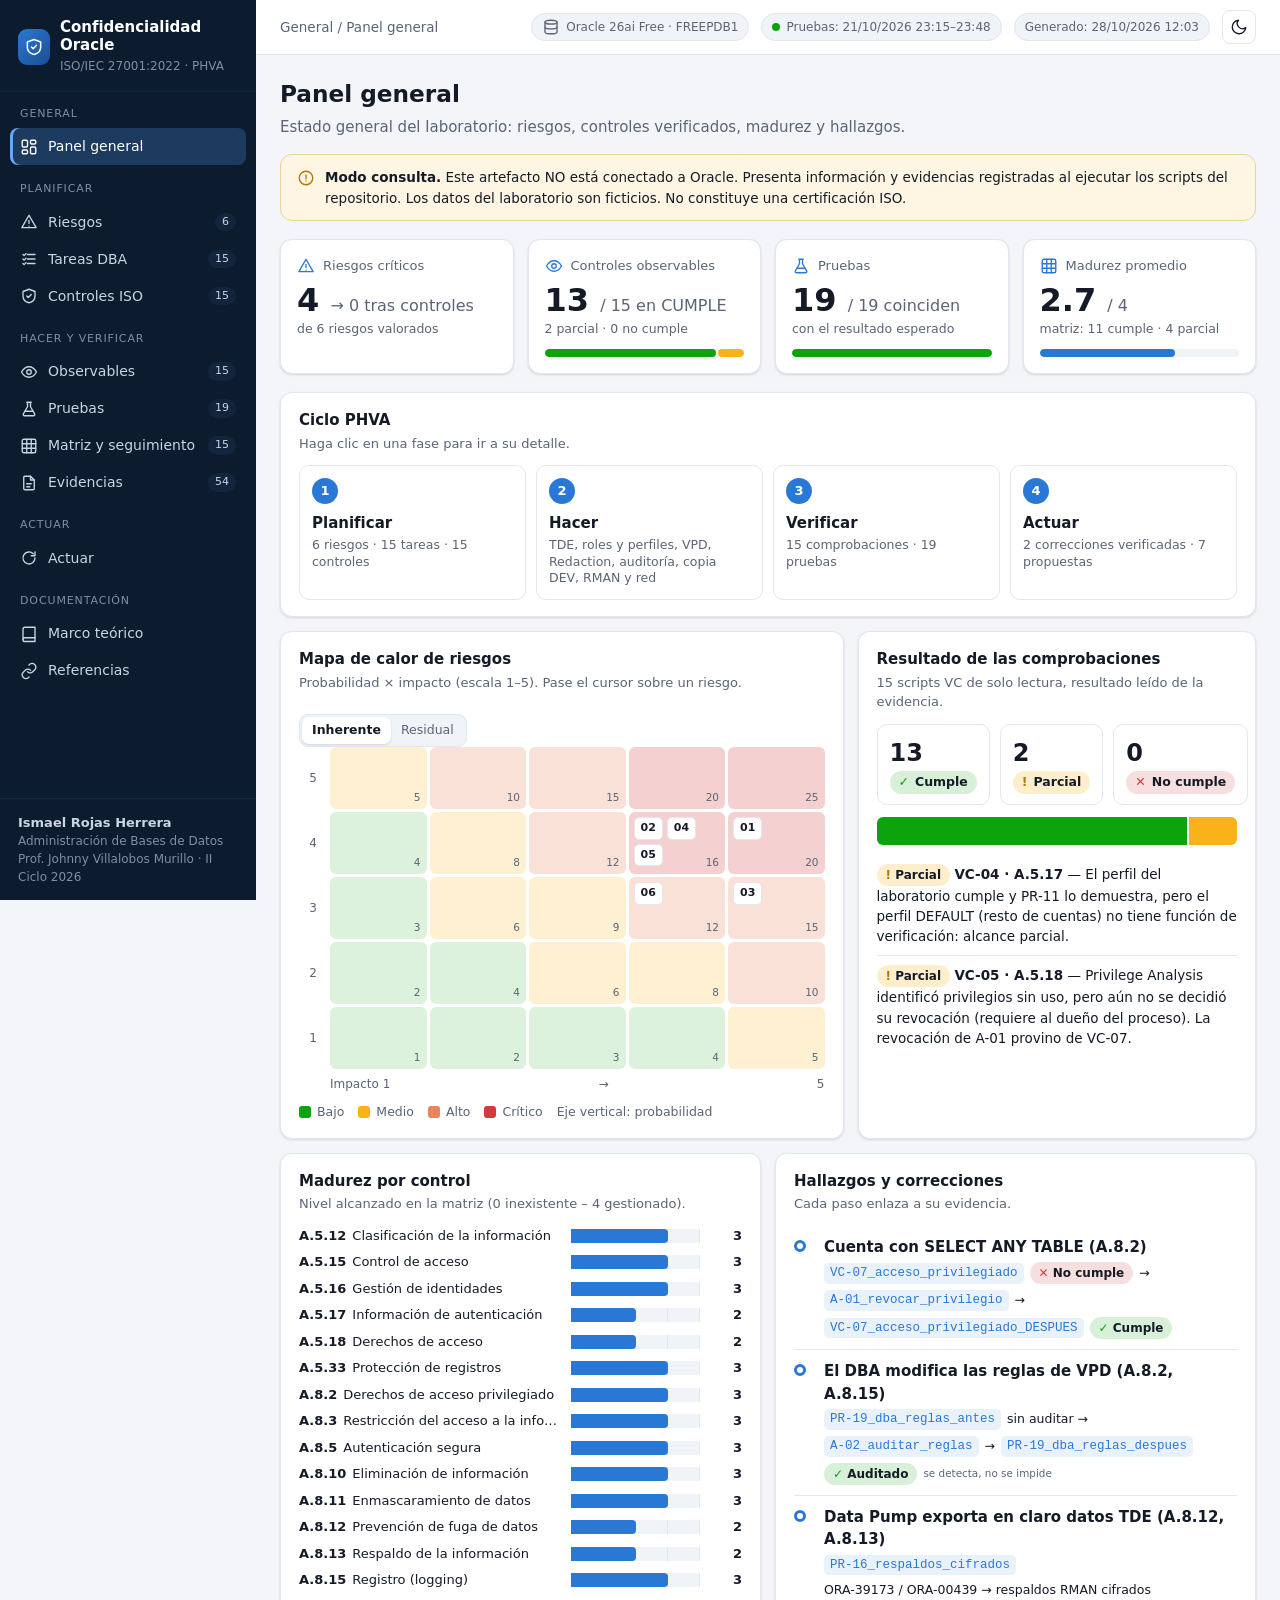
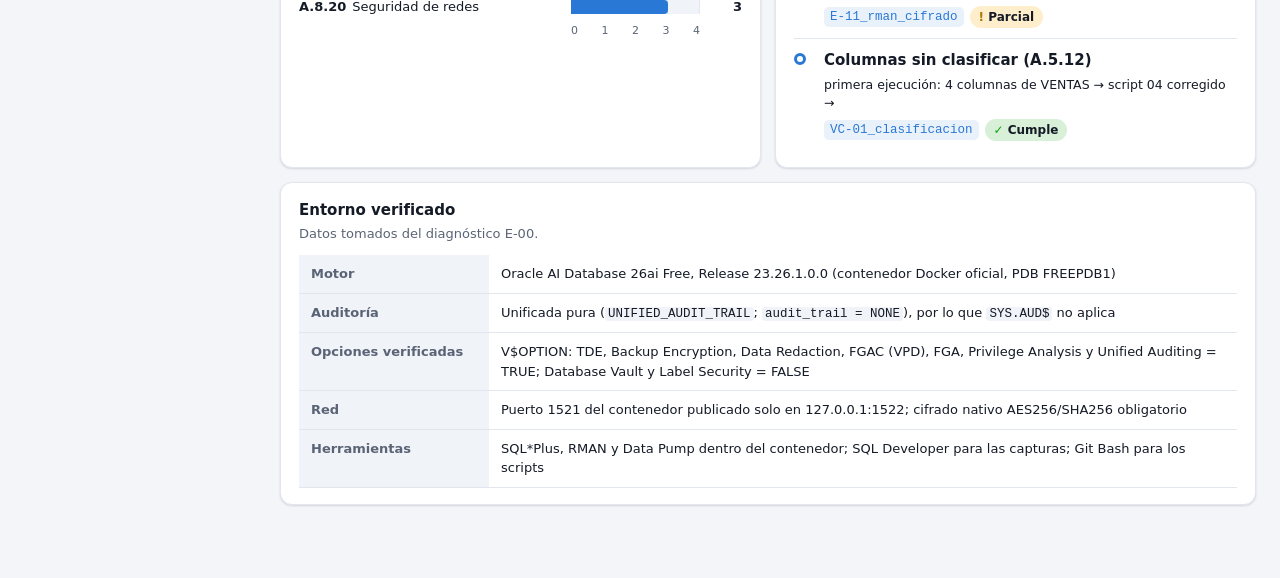
==== commit bade8dd0: "Limpieza: material del curso ordenado y archivos duplicados eliminados" ====
--- a/artefacto/index.html
+++ b/artefacto/index.html
@@ -245,7 +245,7 @@
 <span id="migas"></span><span class="esp"></span>
 <span class="insignia ocultable"><svg viewBox="0 0 24 24" aria-hidden="true"><ellipse cx="12" cy="5.5" rx="8" ry="2.5"/><path d="M4 5.5v13c0 1.4 3.6 2.5 8 2.5s8-1.1 8-2.5v-13"/><path d="M4 12c0 1.4 3.6 2.5 8 2.5s8-1.1 8-2.5"/></svg>Oracle 26ai Free · FREEPDB1</span>
 <span class="insignia ocultable" title="Fecha de ejecución de los scripts en Oracle"><span class="punto"></span>Pruebas: 21/10/2026 23:15–23:48</span>
-<span class="insignia ocultable" title="Fecha en que se generó este HTML">Generado: 28/10/2026 11:46</span>
+<span class="insignia ocultable" title="Fecha en que se generó este HTML">Generado: 28/10/2026 12:03</span>
 <button id="tema" class="icono" type="button" aria-label="Cambiar tema claro/oscuro" title="Tema claro/oscuro"><svg viewBox="0 0 24 24" aria-hidden="true"><path d="M21 12.8A9 9 0 1111.2 3a7 7 0 009.8 9.8z"/></svg></button></div>
 <main><section class="pestana" id="inicio" hidden><header><h2>Panel general</h2><p>Estado general del laboratorio: riesgos, controles verificados, madurez y hallazgos.</p></header>
 <div class="aviso"><svg viewBox="0 0 24 24" aria-hidden="true"><circle cx="12" cy="12" r="9"/><path d="M12 8v5M12 16h.01"/></svg><div><strong>Modo consulta.</strong> Este artefacto NO está conectado a Oracle. Presenta información y evidencias registradas al ejecutar los scripts del repositorio. Los datos del laboratorio son ficticios. No constituye una certificación ISO.</div></div>
@@ -3608,7 +3608,7 @@
 
 1 row selected.
 
-</script><script type="application/json" id="datos-seguimiento">{"version": 1, "zona_horaria": "America/Costa_Rica", "generado_en": "28/10/2026 11:46 (hora de Costa Rica)", "ejecucion_evidencias": "21/10/2026 23:15–23:48", "catalogo": [{"id": "A.5.12", "titulo": "Clasificación de la información", "tema": "Organizacional", "tarea": "T07, T15", "riesgo": "R-CONF-01, R-CONF-04", "criterios": ["Sin inventario de datos sensibles", "Clasificación en documentos aparte, no vinculada a la base", "Algunas columnas etiquetadas en el diccionario", "Todas las columnas de negocio etiquetadas y verificadas por script (VC-01)", "Además, la clasificación se revisa periódicamente y alimenta automáticamente Redaction y auditoría"], "vc": "VC-01"}, {"id": "A.5.15", "titulo": "Control de acceso", "tema": "Organizacional", "tarea": "T02", "riesgo": "R-CONF-01", "criterios": ["Acceso con cuentas compartidas o con DBA", "Permisos directos a personas, sin política", "Roles por función, pero con excepciones directas o a PUBLIC", "Solo roles por función, nada a PUBLIC; pruebas negativas lo demuestran (VC-02, PR-05/06/07)", "Además, altas y bajas de roles por flujo aprobado y revisión periódica"], "vc": "VC-02"}, {"id": "A.5.16", "titulo": "Gestión de identidades", "tema": "Organizacional", "tarea": "T01", "riesgo": "R-CONF-02", "criterios": ["Cuentas genéricas o compartidas", "Cuentas individuales, pero con contraseñas por defecto o esquemas con login", "Cuentas individuales; esquemas aún con login", "Cuentas individuales, esquemas NO AUTHENTICATION, sin contraseñas por defecto (VC-03)", "Además, ciclo de vida integrado con RR. HH./IAM y bajas automáticas"], "vc": "VC-03"}, {"id": "A.5.17", "titulo": "Información de autenticación", "tema": "Organizacional", "tarea": "T04", "riesgo": "R-CONF-02", "criterios": ["Sin reglas de contraseña", "Reglas escritas, no aplicadas por la base", "Función de verificación solo en parte de las cuentas", "Función de verificación, vigencia y no reutilización en TODAS las cuentas, probado con PR-11", "Además, gestor de secretos o autenticación centralizada"], "vc": "VC-04"}, {"id": "A.5.18", "titulo": "Derechos de acceso", "tema": "Organizacional", "tarea": "T02, T03", "riesgo": "R-CONF-01", "criterios": ["Nunca se revisan los derechos", "Revisión manual ocasional sin evidencia", "Revisión con herramienta (Privilege Analysis) sin acciones derivadas", "Revisión con herramienta, hallazgos corregidos y re-verificados", "Además, revisión programada (p. ej., trimestral) con aprobación del dueño de la información"], "vc": "VC-05"}, {"id": "A.5.33", "titulo": "Protección de registros", "tema": "Organizacional", "tarea": "T10, T11", "riesgo": "R-CONF-03, R-CONF-05", "criterios": ["Sin auditoría o con el rastro modificable por cualquiera", "Rastro activo sin control de acceso", "Rastro con acceso restringido, sin retención definida", "Rastro protegido (AUDSYS sin login, auditor sin AUDIT_ADMIN) y retención con purga controlada (VC-06, PR-09)", "Además, copia inmutable fuera de la base (SIEM/WORM)"], "vc": "VC-06"}, {"id": "A.8.2", "titulo": "Derechos de acceso privilegiado", "tema": "Tecnológico", "tarea": "T05", "riesgo": "R-CONF-01, R-CONF-05", "criterios": ["Varias cuentas comunes con DBA o ANY", "Privilegios amplios identificados sin corregir", "Sin privilegios amplios en cuentas comunes, pero sin vigilar a los administradores", "Sin privilegios amplios en cuentas comunes (VC-07 después) y uso de privilegios amplios auditado (PR-14, PR-19)", "Además, separación técnica del DBA respecto de los datos (Database Vault) y acceso privilegiado temporal (PAM)"], "vc": "VC-07"}, {"id": "A.8.3", "titulo": "Restricción del acceso a la información", "tema": "Tecnológico", "tarea": "T07, T08", "riesgo": "R-CONF-01, R-CONF-04", "criterios": ["Cualquier usuario con acceso a la tabla ve todo", "Restricción solo en la aplicación", "VPD o vistas en parte de las tablas", "VPD con denegación por defecto en todas las tablas personales, sin cuentas comunes exentas, probado (VC-08, PR-01/02/10)", "Además, reglas gestionadas fuera del alcance del DBA y revisadas periódicamente"], "vc": "VC-08"}, {"id": "A.8.5", "titulo": "Autenticación segura", "tema": "Tecnológico", "tarea": "T04, T13", "riesgo": "R-CONF-02, R-CONF-06", "criterios": ["Sin bloqueo ni límites de sesión", "Bloqueo configurado sin probar", "Bloqueo e inactividad solo en algunas cuentas", "Bloqueo, IDLE_TIME y verificadores 12C probados (VC-09, PR-12, PR-13)", "Además, MFA o autenticación centralizada (Kerberos/IAM)"], "vc": "VC-09"}, {"id": "A.8.10", "titulo": "Eliminación de información", "tema": "Tecnológico", "tarea": "T14", "riesgo": "R-CONF-03", "criterios": ["Los borrados dejan copias recuperables sin control", "Se borra manualmente sin verificar", "Se usa PURGE, sin procedimiento para exports ni respaldos", "Papelera sin datos sensibles (VC-10), PURGE demostrado (PR-17) y exports borrados (PR-16)", "Además, política de retención automatizada y borrado criptográfico de respaldos"], "vc": "VC-10"}, {"id": "A.8.11", "titulo": "Enmascaramiento de datos", "tema": "Tecnológico", "tarea": "T07, T15", "riesgo": "R-CONF-04", "criterios": ["Datos reales visibles para todos y copiados a desarrollo", "Enmascaramiento manual ocasional", "Enmascaramiento solo dinámico o solo estático", "Dinámico (Redaction) y estático (copia DEV) verificados (VC-11, PR-03/04/10)", "Además, enmascaramiento automático en cada clon y pruebas contra inferencia"], "vc": "VC-11"}, {"id": "A.8.12", "titulo": "Prevención de fuga de datos", "tema": "Tecnológico", "tarea": "T06, T09, T10", "riesgo": "R-CONF-03, R-CONF-05", "criterios": ["Datos en claro en archivos y sin detección", "Solo una medida (cifrado o auditoría)", "Cifrado y detección, con vías de fuga conocidas sin cubrir", "TDE probado (PR-15) y detección de lecturas/privilegios amplios (VC-12, PR-14); todas las vías de copia cubiertas", "Además, DLP de red/endpoint y alertas automáticas"], "vc": "VC-12"}, {"id": "A.8.13", "titulo": "Respaldo de la información", "tema": "Tecnológico", "tarea": "T09", "riesgo": "R-CONF-03", "criterios": ["Respaldos en claro y accesibles", "Respaldos en claro con acceso restringido", "Algunos respaldos cifrados", "Todos los respaldos físicos cifrados (RMAN), keystore respaldado y exports controlados (VC-13, PR-16)", "Además, keystore fuera del servidor (HSM/OKV) y pruebas de restauración"], "vc": "VC-13"}, {"id": "A.8.15", "titulo": "Registro (logging)", "tema": "Tecnológico", "tarea": "T10, T11", "riesgo": "R-CONF-05", "criterios": ["Sin auditoría", "Solo auditoría por defecto de Oracle", "Políticas propias sin revisar sus registros", "Políticas sobre datos, accesos, privilegios y controles, con registros reales revisados (VC-14, PR-14)", "Además, envío a SIEM con correlación y alertas"], "vc": "VC-14"}, {"id": "A.8.20", "titulo": "Seguridad de redes", "tema": "Tecnológico", "tarea": "T13", "riesgo": "R-CONF-06", "criterios": ["Tráfico en claro y puerto expuesto", "Puerto restringido, tráfico en claro", "Cifrado opcional (REQUESTED)", "Cifrado obligatorio AES256/SHA256 probado con cliente rechazado (VC-15, PR-18) y puerto solo local", "Además, TLS con certificados y autenticación del servidor"], "vc": "VC-15"}], "base": [{"id": "base-VC-01_clasificacion", "origen": "base", "control": "A.5.12", "fecha": "2026-10-21", "hora": "23:47", "fecha_ejecucion": "2026-10-21 23:47:46 -0600", "evidencia": "VC-01_clasificacion", "resultado_vc": "Cumple", "responsable": "Script VC-01 (automático) y matriz del proyecto", "madurez": 3, "estado": "Cumple", "observaciones": "Las 13 columnas están etiquetadas y VC-01 lo comprueba. No hay revisión periódica ni descubrimiento automático."}, {"id": "base-VC-02_control_acceso_roles", "origen": "base", "control": "A.5.15", "fecha": "2026-10-21", "hora": "23:47", "fecha_ejecucion": "2026-10-21 23:47:48 -0600", "evidencia": "VC-02_control_acceso_roles", "resultado_vc": "Cumple", "responsable": "Script VC-02 (automático) y matriz del proyecto", "madurez": 3, "estado": "Cumple", "observaciones": "Todo el acceso pasa por roles; las pruebas negativas fueron rechazadas. No existe un flujo formal de aprobación."}, {"id": "base-VC-03_identidades", "origen": "base", "control": "A.5.16", "fecha": "2026-10-21", "hora": "23:47", "fecha_ejecucion": "2026-10-21 23:47:51 -0600", "evidencia": "VC-03_identidades", "resultado_vc": "Cumple", "responsable": "Script VC-03 (automático) y matriz del proyecto", "madurez": 3, "estado": "Cumple", "observaciones": "Se cumple el criterio técnico. No hay integración con un sistema de identidades."}, {"id": "base-VC-04_informacion_autenticacion", "origen": "base", "control": "A.5.17", "fecha": "2026-10-21", "hora": "23:47", "fecha_ejecucion": "2026-10-21 23:47:52 -0600", "evidencia": "VC-04_informacion_autenticacion", "resultado_vc": "Parcial", "responsable": "Script VC-04 (automático) y matriz del proyecto", "madurez": 2, "estado": "Parcial", "observaciones": "El perfil del laboratorio cumple y PR-11 lo demuestra, pero el perfil DEFAULT (resto de cuentas) no tiene función de verificación: alcance parcial."}, {"id": "base-VC-05_revision_derechos", "origen": "base", "control": "A.5.18", "fecha": "2026-10-21", "hora": "23:47", "fecha_ejecucion": "2026-10-21 23:47:54 -0600", "evidencia": "VC-05_revision_derechos", "resultado_vc": "Parcial", "responsable": "Script VC-05 (automático) y matriz del proyecto", "madurez": 2, "estado": "Parcial", "observaciones": "Privilege Analysis identificó privilegios sin uso, pero aún no se decidió su revocación (requiere al dueño del proceso). La revocación de A-01 provino de VC-07."}, {"id": "base-VC-06_proteccion_registros", "origen": "base", "control": "A.5.33", "fecha": "2026-10-21", "hora": "23:47", "fecha_ejecucion": "2026-10-21 23:47:55 -0600", "evidencia": "VC-06_proteccion_registros", "resultado_vc": "Cumple", "responsable": "Script VC-06 (automático) y matriz del proyecto", "madurez": 3, "estado": "Cumple", "observaciones": "Rastro protegido y con retención. No hay copia externa: SYS aún puede actuar sobre él."}, {"id": "base-VC-07_acceso_privilegiado", "origen": "base", "control": "A.8.2", "fecha": "2026-10-21", "hora": "23:47", "fecha_ejecucion": "2026-10-21 23:47:57 -0600", "evidencia": "VC-07_acceso_privilegiado", "resultado_vc": "No cumple", "responsable": "Script VC-07 (automático) y matriz del proyecto", "madurez": null, "estado": "No cumple", "observaciones": "Ejecución anterior a la corrección de la fase Actuar; el script dio NO CUMPLE. Para este momento no se asignó madurez: la matriz solo evaluó el estado final."}, {"id": "base-VC-07_acceso_privilegiado_DESPUES", "origen": "base", "control": "A.8.2", "fecha": "2026-10-21", "hora": "23:48", "fecha_ejecucion": "2026-10-21 23:48:17 -0600", "evidencia": "VC-07_acceso_privilegiado_DESPUES", "resultado_vc": "Cumple", "responsable": "Script VC-07 (automático) y matriz del proyecto", "madurez": 3, "estado": "Cumple", "observaciones": "VC-07 detectó APP_RIESGO (NO CUMPLE) y tras A-01 dio CUMPLE. El DBA todavía puede alterar las reglas (PR-19): se detecta, no se impide."}, {"id": "base-VC-08_restriccion_acceso", "origen": "base", "control": "A.8.3", "fecha": "2026-10-21", "hora": "23:47", "fecha_ejecucion": "2026-10-21 23:47:59 -0600", "evidencia": "VC-08_restriccion_acceso", "resultado_vc": "Cumple", "responsable": "Script VC-08 (automático) y matriz del proyecto", "madurez": 3, "estado": "Cumple", "observaciones": "VPD filtra a JUAN, ANA y bloquea a APP_RIESGO. La tabla de reglas es modificable por un DBA (PR-19)."}, {"id": "base-VC-09_autenticacion_segura", "origen": "base", "control": "A.8.5", "fecha": "2026-10-21", "hora": "23:48", "fecha_ejecucion": "2026-10-21 23:48:01 -0600", "evidencia": "VC-09_autenticacion_segura", "resultado_vc": "Cumple", "responsable": "Script VC-09 (automático) y matriz del proyecto", "madurez": 3, "estado": "Cumple", "observaciones": "Bloqueo e inactividad demostrados con ORA-28000 y ORA-02396. No hay MFA."}, {"id": "base-VC-10_eliminacion", "origen": "base", "control": "A.8.10", "fecha": "2026-10-21", "hora": "23:48", "fecha_ejecucion": "2026-10-21 23:48:03 -0600", "evidencia": "VC-10_eliminacion", "resultado_vc": "Cumple", "responsable": "Script VC-10 (automático) y matriz del proyecto", "madurez": 3, "estado": "Cumple", "observaciones": "Demostrado en la base. El borrado físico en SSD/Docker no se puede garantizar; no hay retención automatizada."}, {"id": "base-VC-11_enmascaramiento", "origen": "base", "control": "A.8.11", "fecha": "2026-10-21", "hora": "23:48", "fecha_ejecucion": "2026-10-21 23:48:04 -0600", "evidencia": "VC-11_enmascaramiento", "resultado_vc": "Cumple", "responsable": "Script VC-11 (automático) y matriz del proyecto", "madurez": 3, "estado": "Cumple", "observaciones": "Ambos tipos verificados. El rol DBA está exento de Redaction y la copia DEV se genera con un script manual."}, {"id": "base-VC-12_prevencion_fuga", "origen": "base", "control": "A.8.12", "fecha": "2026-10-21", "hora": "23:48", "fecha_ejecucion": "2026-10-21 23:48:06 -0600", "evidencia": "VC-12_prevencion_fuga", "resultado_vc": "Cumple", "responsable": "Script VC-12 (automático) y matriz del proyecto", "madurez": 2, "estado": "Parcial", "observaciones": "TDE y auditoría funcionan, pero PR-16 mostró que un export de Data Pump guarda en claro los datos TDE (ORA-39173) y Free no permite cifrarlo: hay una vía de fuga que depende de procedimiento. Estado asignado en la matriz: VC-12 da CUMPLE (TDE + detección), pero PR-16 demostró una vía de fuga: el export de Data Pump guarda en claro los datos TDE y Free no permite cifrarlo."}, {"id": "base-VC-13_respaldo", "origen": "base", "control": "A.8.13", "fecha": "2026-10-21", "hora": "23:48", "fecha_ejecucion": "2026-10-21 23:48:08 -0600", "evidencia": "VC-13_respaldo", "resultado_vc": "Cumple", "responsable": "Script VC-13 (automático) y matriz del proyecto", "madurez": 2, "estado": "Parcial", "observaciones": "RMAN cifra por defecto (verificado), pero los exports lógicos no se pueden cifrar en Free y el keystore está en el mismo servidor. Estado asignado en la matriz: VC-13 da CUMPLE para RMAN, pero los exports lógicos no se pueden cifrar en Free (ORA-00439) y el keystore está en el mismo servidor."}, {"id": "base-VC-14_registro_eventos", "origen": "base", "control": "A.8.15", "fecha": "2026-10-21", "hora": "23:48", "fecha_ejecucion": "2026-10-21 23:48:10 -0600", "evidencia": "VC-14_registro_eventos", "resultado_vc": "Cumple", "responsable": "Script VC-14 (automático) y matriz del proyecto", "madurez": null, "estado": "Cumple", "observaciones": "Ejecución anterior a la corrección de la fase Actuar; el script dio CUMPLE. Para este momento no se asignó madurez: la matriz solo evaluó el estado final."}, {"id": "base-VC-14_registro_eventos_DESPUES", "origen": "base", "control": "A.8.15", "fecha": "2026-10-21", "hora": "23:48", "fecha_ejecucion": "2026-10-21 23:48:20 -0600", "evidencia": "VC-14_registro_eventos_DESPUES", "resultado_vc": "Cumple", "responsable": "Script VC-14 (automático) y matriz del proyecto", "madurez": 3, "estado": "Cumple", "observaciones": "Los registros muestran quién, cuándo, qué y el resultado. No hay SIEM."}, {"id": "base-VC-15_seguridad_red", "origen": "base", "control": "A.8.20", "fecha": "2026-10-21", "hora": "23:48", "fecha_ejecucion": "2026-10-21 23:48:12 -0600", "evidencia": "VC-15_seguridad_red", "resultado_vc": "Cumple", "responsable": "Script VC-15 (automático) y matriz del proyecto", "madurez": 3, "estado": "Cumple", "observaciones": "Cifrado nativo obligatorio demostrado. Falta TLS con certificado."}], "demo": [{"id": "demo-01", "control": "A.8.2", "fecha": "2026-07-06", "hora": "", "madurez": 1, "estado": "No cumple", "evidencia": "Ejemplo: revisión manual de DBA_SYS_PRIVS", "observaciones": "Demostración: varias cuentas con privilegios ANY sin justificar.", "responsable": "Demostración", "origen": "demo"}, {"id": "demo-02", "control": "A.8.2", "fecha": "2026-08-03", "hora": "", "madurez": 2, "estado": "Parcial", "evidencia": "Ejemplo: VC-07", "observaciones": "Demostración: se revocaron privilegios a dos cuentas; queda una.", "responsable": "Demostración", "origen": "demo"}, {"id": "demo-03", "control": "A.8.2", "fecha": "2026-09-07", "hora": "", "madurez": 3, "estado": "Cumple", "evidencia": "Ejemplo: VC-07", "observaciones": "Demostración: ninguna cuenta de aplicación conserva privilegios ANY.", "responsable": "Demostración", "origen": "demo"}, {"id": "demo-04", "control": "A.8.2", "fecha": "2026-10-05", "hora": "", "madurez": 3, "estado": "Cumple", "evidencia": "Ejemplo: VC-07", "observaciones": "Demostración: se mantiene sin cambios.", "responsable": "Demostración", "origen": "demo"}, {"id": "demo-05", "control": "A.5.17", "fecha": "2026-07-06", "hora": "", "madurez": 3, "estado": "Cumple", "evidencia": "Ejemplo: VC-04", "observaciones": "Demostración: perfil con función de verificación en todas las cuentas.", "responsable": "Demostración", "origen": "demo"}, {"id": "demo-06", "control": "A.5.17", "fecha": "2026-08-03", "hora": "", "madurez": 3, "estado": "Cumple", "evidencia": "Ejemplo: VC-04", "observaciones": "Demostración: sin cambios.", "responsable": "Demostración", "origen": "demo"}, {"id": "demo-07", "control": "A.5.17", "fecha": "2026-09-07", "hora": "09:00", "madurez": 2, "estado": "Parcial", "evidencia": "Ejemplo: VC-04", "observaciones": "Demostración: cuentas nuevas creadas con el perfil DEFAULT (deterioro).", "responsable": "Demostración", "origen": "demo"}, {"id": "demo-08", "control": "A.5.17", "fecha": "2026-09-07", "hora": "16:30", "madurez": 2, "estado": "Parcial", "evidencia": "Ejemplo: VC-04", "observaciones": "Demostración: segunda revisión del mismo día; se confirma el hallazgo.", "responsable": "Demostración", "origen": "demo"}, {"id": "demo-09", "control": "A.5.17", "fecha": "2026-10-05", "hora": "", "madurez": 1, "estado": "No cumple", "evidencia": "Ejemplo: VC-04", "observaciones": "Demostración: el perfil del laboratorio se desactivó por error.", "responsable": "Demostración", "origen": "demo"}, {"id": "demo-10", "control": "A.8.12", "fecha": "2026-07-06", "hora": "", "madurez": 2, "estado": "Parcial", "evidencia": "Ejemplo: VC-12", "observaciones": "Demostración: TDE activo; los exports siguen sin cifrar.", "responsable": "Demostración", "origen": "demo"}, {"id": "demo-11", "control": "A.8.12", "fecha": "2026-08-17", "hora": "", "madurez": 2, "estado": "Parcial", "evidencia": "Ejemplo: VC-12", "observaciones": "Demostración: sin cambios (estable).", "responsable": "Demostración", "origen": "demo"}, {"id": "demo-12", "control": "A.8.12", "fecha": "2026-10-05", "hora": "", "madurez": 2, "estado": "Parcial", "evidencia": "Ejemplo: VC-12", "observaciones": "Demostración: sin cambios (estable).", "responsable": "Demostración", "origen": "demo"}, {"id": "demo-13", "control": "A.8.20", "fecha": "2026-07-20", "hora": "", "madurez": 1, "estado": "No cumple", "evidencia": "Ejemplo: VC-15", "observaciones": "Demostración: conexiones sin cifrar permitidas.", "responsable": "Demostración", "origen": "demo"}, {"id": "demo-14", "control": "A.8.20", "fecha": "2026-08-24", "hora": "", "madurez": 3, "estado": "Cumple", "evidencia": "Ejemplo: VC-15", "observaciones": "Demostración: cifrado nativo obligatorio.", "responsable": "Demostración", "origen": "demo"}, {"id": "demo-15", "control": "A.8.20", "fecha": "2026-10-19", "hora": "", "madurez": 4, "estado": "Cumple", "evidencia": "Ejemplo: VC-15", "observaciones": "Demostración: verificación periódica automatizada.", "responsable": "Demostración", "origen": "demo"}], "aviso_demo": "DATOS DE DEMOSTRACIÓN. Son ficticios y solo sirven para mostrar cómo se ve la evolución temporal de varios controles. No son resultados del laboratorio, no tienen evidencia en Oracle y el artefacto nunca los mezcla con los datos reales ni con sus indicadores."}</script>
+</script><script type="application/json" id="datos-seguimiento">{"version": 1, "zona_horaria": "America/Costa_Rica", "generado_en": "28/10/2026 12:03 (hora de Costa Rica)", "ejecucion_evidencias": "21/10/2026 23:15–23:48", "catalogo": [{"id": "A.5.12", "titulo": "Clasificación de la información", "tema": "Organizacional", "tarea": "T07, T15", "riesgo": "R-CONF-01, R-CONF-04", "criterios": ["Sin inventario de datos sensibles", "Clasificación en documentos aparte, no vinculada a la base", "Algunas columnas etiquetadas en el diccionario", "Todas las columnas de negocio etiquetadas y verificadas por script (VC-01)", "Además, la clasificación se revisa periódicamente y alimenta automáticamente Redaction y auditoría"], "vc": "VC-01"}, {"id": "A.5.15", "titulo": "Control de acceso", "tema": "Organizacional", "tarea": "T02", "riesgo": "R-CONF-01", "criterios": ["Acceso con cuentas compartidas o con DBA", "Permisos directos a personas, sin política", "Roles por función, pero con excepciones directas o a PUBLIC", "Solo roles por función, nada a PUBLIC; pruebas negativas lo demuestran (VC-02, PR-05/06/07)", "Además, altas y bajas de roles por flujo aprobado y revisión periódica"], "vc": "VC-02"}, {"id": "A.5.16", "titulo": "Gestión de identidades", "tema": "Organizacional", "tarea": "T01", "riesgo": "R-CONF-02", "criterios": ["Cuentas genéricas o compartidas", "Cuentas individuales, pero con contraseñas por defecto o esquemas con login", "Cuentas individuales; esquemas aún con login", "Cuentas individuales, esquemas NO AUTHENTICATION, sin contraseñas por defecto (VC-03)", "Además, ciclo de vida integrado con RR. HH./IAM y bajas automáticas"], "vc": "VC-03"}, {"id": "A.5.17", "titulo": "Información de autenticación", "tema": "Organizacional", "tarea": "T04", "riesgo": "R-CONF-02", "criterios": ["Sin reglas de contraseña", "Reglas escritas, no aplicadas por la base", "Función de verificación solo en parte de las cuentas", "Función de verificación, vigencia y no reutilización en TODAS las cuentas, probado con PR-11", "Además, gestor de secretos o autenticación centralizada"], "vc": "VC-04"}, {"id": "A.5.18", "titulo": "Derechos de acceso", "tema": "Organizacional", "tarea": "T02, T03", "riesgo": "R-CONF-01", "criterios": ["Nunca se revisan los derechos", "Revisión manual ocasional sin evidencia", "Revisión con herramienta (Privilege Analysis) sin acciones derivadas", "Revisión con herramienta, hallazgos corregidos y re-verificados", "Además, revisión programada (p. ej., trimestral) con aprobación del dueño de la información"], "vc": "VC-05"}, {"id": "A.5.33", "titulo": "Protección de registros", "tema": "Organizacional", "tarea": "T10, T11", "riesgo": "R-CONF-03, R-CONF-05", "criterios": ["Sin auditoría o con el rastro modificable por cualquiera", "Rastro activo sin control de acceso", "Rastro con acceso restringido, sin retención definida", "Rastro protegido (AUDSYS sin login, auditor sin AUDIT_ADMIN) y retención con purga controlada (VC-06, PR-09)", "Además, copia inmutable fuera de la base (SIEM/WORM)"], "vc": "VC-06"}, {"id": "A.8.2", "titulo": "Derechos de acceso privilegiado", "tema": "Tecnológico", "tarea": "T05", "riesgo": "R-CONF-01, R-CONF-05", "criterios": ["Varias cuentas comunes con DBA o ANY", "Privilegios amplios identificados sin corregir", "Sin privilegios amplios en cuentas comunes, pero sin vigilar a los administradores", "Sin privilegios amplios en cuentas comunes (VC-07 después) y uso de privilegios amplios auditado (PR-14, PR-19)", "Además, separación técnica del DBA respecto de los datos (Database Vault) y acceso privilegiado temporal (PAM)"], "vc": "VC-07"}, {"id": "A.8.3", "titulo": "Restricción del acceso a la información", "tema": "Tecnológico", "tarea": "T07, T08", "riesgo": "R-CONF-01, R-CONF-04", "criterios": ["Cualquier usuario con acceso a la tabla ve todo", "Restricción solo en la aplicación", "VPD o vistas en parte de las tablas", "VPD con denegación por defecto en todas las tablas personales, sin cuentas comunes exentas, probado (VC-08, PR-01/02/10)", "Además, reglas gestionadas fuera del alcance del DBA y revisadas periódicamente"], "vc": "VC-08"}, {"id": "A.8.5", "titulo": "Autenticación segura", "tema": "Tecnológico", "tarea": "T04, T13", "riesgo": "R-CONF-02, R-CONF-06", "criterios": ["Sin bloqueo ni límites de sesión", "Bloqueo configurado sin probar", "Bloqueo e inactividad solo en algunas cuentas", "Bloqueo, IDLE_TIME y verificadores 12C probados (VC-09, PR-12, PR-13)", "Además, MFA o autenticación centralizada (Kerberos/IAM)"], "vc": "VC-09"}, {"id": "A.8.10", "titulo": "Eliminación de información", "tema": "Tecnológico", "tarea": "T14", "riesgo": "R-CONF-03", "criterios": ["Los borrados dejan copias recuperables sin control", "Se borra manualmente sin verificar", "Se usa PURGE, sin procedimiento para exports ni respaldos", "Papelera sin datos sensibles (VC-10), PURGE demostrado (PR-17) y exports borrados (PR-16)", "Además, política de retención automatizada y borrado criptográfico de respaldos"], "vc": "VC-10"}, {"id": "A.8.11", "titulo": "Enmascaramiento de datos", "tema": "Tecnológico", "tarea": "T07, T15", "riesgo": "R-CONF-04", "criterios": ["Datos reales visibles para todos y copiados a desarrollo", "Enmascaramiento manual ocasional", "Enmascaramiento solo dinámico o solo estático", "Dinámico (Redaction) y estático (copia DEV) verificados (VC-11, PR-03/04/10)", "Además, enmascaramiento automático en cada clon y pruebas contra inferencia"], "vc": "VC-11"}, {"id": "A.8.12", "titulo": "Prevención de fuga de datos", "tema": "Tecnológico", "tarea": "T06, T09, T10", "riesgo": "R-CONF-03, R-CONF-05", "criterios": ["Datos en claro en archivos y sin detección", "Solo una medida (cifrado o auditoría)", "Cifrado y detección, con vías de fuga conocidas sin cubrir", "TDE probado (PR-15) y detección de lecturas/privilegios amplios (VC-12, PR-14); todas las vías de copia cubiertas", "Además, DLP de red/endpoint y alertas automáticas"], "vc": "VC-12"}, {"id": "A.8.13", "titulo": "Respaldo de la información", "tema": "Tecnológico", "tarea": "T09", "riesgo": "R-CONF-03", "criterios": ["Respaldos en claro y accesibles", "Respaldos en claro con acceso restringido", "Algunos respaldos cifrados", "Todos los respaldos físicos cifrados (RMAN), keystore respaldado y exports controlados (VC-13, PR-16)", "Además, keystore fuera del servidor (HSM/OKV) y pruebas de restauración"], "vc": "VC-13"}, {"id": "A.8.15", "titulo": "Registro (logging)", "tema": "Tecnológico", "tarea": "T10, T11", "riesgo": "R-CONF-05", "criterios": ["Sin auditoría", "Solo auditoría por defecto de Oracle", "Políticas propias sin revisar sus registros", "Políticas sobre datos, accesos, privilegios y controles, con registros reales revisados (VC-14, PR-14)", "Además, envío a SIEM con correlación y alertas"], "vc": "VC-14"}, {"id": "A.8.20", "titulo": "Seguridad de redes", "tema": "Tecnológico", "tarea": "T13", "riesgo": "R-CONF-06", "criterios": ["Tráfico en claro y puerto expuesto", "Puerto restringido, tráfico en claro", "Cifrado opcional (REQUESTED)", "Cifrado obligatorio AES256/SHA256 probado con cliente rechazado (VC-15, PR-18) y puerto solo local", "Además, TLS con certificados y autenticación del servidor"], "vc": "VC-15"}], "base": [{"id": "base-VC-01_clasificacion", "origen": "base", "control": "A.5.12", "fecha": "2026-10-21", "hora": "23:47", "fecha_ejecucion": "2026-10-21 23:47:46 -0600", "evidencia": "VC-01_clasificacion", "resultado_vc": "Cumple", "responsable": "Script VC-01 (automático) y matriz del proyecto", "madurez": 3, "estado": "Cumple", "observaciones": "Las 13 columnas están etiquetadas y VC-01 lo comprueba. No hay revisión periódica ni descubrimiento automático."}, {"id": "base-VC-02_control_acceso_roles", "origen": "base", "control": "A.5.15", "fecha": "2026-10-21", "hora": "23:47", "fecha_ejecucion": "2026-10-21 23:47:48 -0600", "evidencia": "VC-02_control_acceso_roles", "resultado_vc": "Cumple", "responsable": "Script VC-02 (automático) y matriz del proyecto", "madurez": 3, "estado": "Cumple", "observaciones": "Todo el acceso pasa por roles; las pruebas negativas fueron rechazadas. No existe un flujo formal de aprobación."}, {"id": "base-VC-03_identidades", "origen": "base", "control": "A.5.16", "fecha": "2026-10-21", "hora": "23:47", "fecha_ejecucion": "2026-10-21 23:47:51 -0600", "evidencia": "VC-03_identidades", "resultado_vc": "Cumple", "responsable": "Script VC-03 (automático) y matriz del proyecto", "madurez": 3, "estado": "Cumple", "observaciones": "Se cumple el criterio técnico. No hay integración con un sistema de identidades."}, {"id": "base-VC-04_informacion_autenticacion", "origen": "base", "control": "A.5.17", "fecha": "2026-10-21", "hora": "23:47", "fecha_ejecucion": "2026-10-21 23:47:52 -0600", "evidencia": "VC-04_informacion_autenticacion", "resultado_vc": "Parcial", "responsable": "Script VC-04 (automático) y matriz del proyecto", "madurez": 2, "estado": "Parcial", "observaciones": "El perfil del laboratorio cumple y PR-11 lo demuestra, pero el perfil DEFAULT (resto de cuentas) no tiene función de verificación: alcance parcial."}, {"id": "base-VC-05_revision_derechos", "origen": "base", "control": "A.5.18", "fecha": "2026-10-21", "hora": "23:47", "fecha_ejecucion": "2026-10-21 23:47:54 -0600", "evidencia": "VC-05_revision_derechos", "resultado_vc": "Parcial", "responsable": "Script VC-05 (automático) y matriz del proyecto", "madurez": 2, "estado": "Parcial", "observaciones": "Privilege Analysis identificó privilegios sin uso, pero aún no se decidió su revocación (requiere al dueño del proceso). La revocación de A-01 provino de VC-07."}, {"id": "base-VC-06_proteccion_registros", "origen": "base", "control": "A.5.33", "fecha": "2026-10-21", "hora": "23:47", "fecha_ejecucion": "2026-10-21 23:47:55 -0600", "evidencia": "VC-06_proteccion_registros", "resultado_vc": "Cumple", "responsable": "Script VC-06 (automático) y matriz del proyecto", "madurez": 3, "estado": "Cumple", "observaciones": "Rastro protegido y con retención. No hay copia externa: SYS aún puede actuar sobre él."}, {"id": "base-VC-07_acceso_privilegiado", "origen": "base", "control": "A.8.2", "fecha": "2026-10-21", "hora": "23:47", "fecha_ejecucion": "2026-10-21 23:47:57 -0600", "evidencia": "VC-07_acceso_privilegiado", "resultado_vc": "No cumple", "responsable": "Script VC-07 (automático) y matriz del proyecto", "madurez": null, "estado": "No cumple", "observaciones": "Ejecución anterior a la corrección de la fase Actuar; el script dio NO CUMPLE. Para este momento no se asignó madurez: la matriz solo evaluó el estado final."}, {"id": "base-VC-07_acceso_privilegiado_DESPUES", "origen": "base", "control": "A.8.2", "fecha": "2026-10-21", "hora": "23:48", "fecha_ejecucion": "2026-10-21 23:48:17 -0600", "evidencia": "VC-07_acceso_privilegiado_DESPUES", "resultado_vc": "Cumple", "responsable": "Script VC-07 (automático) y matriz del proyecto", "madurez": 3, "estado": "Cumple", "observaciones": "VC-07 detectó APP_RIESGO (NO CUMPLE) y tras A-01 dio CUMPLE. El DBA todavía puede alterar las reglas (PR-19): se detecta, no se impide."}, {"id": "base-VC-08_restriccion_acceso", "origen": "base", "control": "A.8.3", "fecha": "2026-10-21", "hora": "23:47", "fecha_ejecucion": "2026-10-21 23:47:59 -0600", "evidencia": "VC-08_restriccion_acceso", "resultado_vc": "Cumple", "responsable": "Script VC-08 (automático) y matriz del proyecto", "madurez": 3, "estado": "Cumple", "observaciones": "VPD filtra a JUAN, ANA y bloquea a APP_RIESGO. La tabla de reglas es modificable por un DBA (PR-19)."}, {"id": "base-VC-09_autenticacion_segura", "origen": "base", "control": "A.8.5", "fecha": "2026-10-21", "hora": "23:48", "fecha_ejecucion": "2026-10-21 23:48:01 -0600", "evidencia": "VC-09_autenticacion_segura", "resultado_vc": "Cumple", "responsable": "Script VC-09 (automático) y matriz del proyecto", "madurez": 3, "estado": "Cumple", "observaciones": "Bloqueo e inactividad demostrados con ORA-28000 y ORA-02396. No hay MFA."}, {"id": "base-VC-10_eliminacion", "origen": "base", "control": "A.8.10", "fecha": "2026-10-21", "hora": "23:48", "fecha_ejecucion": "2026-10-21 23:48:03 -0600", "evidencia": "VC-10_eliminacion", "resultado_vc": "Cumple", "responsable": "Script VC-10 (automático) y matriz del proyecto", "madurez": 3, "estado": "Cumple", "observaciones": "Demostrado en la base. El borrado físico en SSD/Docker no se puede garantizar; no hay retención automatizada."}, {"id": "base-VC-11_enmascaramiento", "origen": "base", "control": "A.8.11", "fecha": "2026-10-21", "hora": "23:48", "fecha_ejecucion": "2026-10-21 23:48:04 -0600", "evidencia": "VC-11_enmascaramiento", "resultado_vc": "Cumple", "responsable": "Script VC-11 (automático) y matriz del proyecto", "madurez": 3, "estado": "Cumple", "observaciones": "Ambos tipos verificados. El rol DBA está exento de Redaction y la copia DEV se genera con un script manual."}, {"id": "base-VC-12_prevencion_fuga", "origen": "base", "control": "A.8.12", "fecha": "2026-10-21", "hora": "23:48", "fecha_ejecucion": "2026-10-21 23:48:06 -0600", "evidencia": "VC-12_prevencion_fuga", "resultado_vc": "Cumple", "responsable": "Script VC-12 (automático) y matriz del proyecto", "madurez": 2, "estado": "Parcial", "observaciones": "TDE y auditoría funcionan, pero PR-16 mostró que un export de Data Pump guarda en claro los datos TDE (ORA-39173) y Free no permite cifrarlo: hay una vía de fuga que depende de procedimiento. Estado asignado en la matriz: VC-12 da CUMPLE (TDE + detección), pero PR-16 demostró una vía de fuga: el export de Data Pump guarda en claro los datos TDE y Free no permite cifrarlo."}, {"id": "base-VC-13_respaldo", "origen": "base", "control": "A.8.13", "fecha": "2026-10-21", "hora": "23:48", "fecha_ejecucion": "2026-10-21 23:48:08 -0600", "evidencia": "VC-13_respaldo", "resultado_vc": "Cumple", "responsable": "Script VC-13 (automático) y matriz del proyecto", "madurez": 2, "estado": "Parcial", "observaciones": "RMAN cifra por defecto (verificado), pero los exports lógicos no se pueden cifrar en Free y el keystore está en el mismo servidor. Estado asignado en la matriz: VC-13 da CUMPLE para RMAN, pero los exports lógicos no se pueden cifrar en Free (ORA-00439) y el keystore está en el mismo servidor."}, {"id": "base-VC-14_registro_eventos", "origen": "base", "control": "A.8.15", "fecha": "2026-10-21", "hora": "23:48", "fecha_ejecucion": "2026-10-21 23:48:10 -0600", "evidencia": "VC-14_registro_eventos", "resultado_vc": "Cumple", "responsable": "Script VC-14 (automático) y matriz del proyecto", "madurez": null, "estado": "Cumple", "observaciones": "Ejecución anterior a la corrección de la fase Actuar; el script dio CUMPLE. Para este momento no se asignó madurez: la matriz solo evaluó el estado final."}, {"id": "base-VC-14_registro_eventos_DESPUES", "origen": "base", "control": "A.8.15", "fecha": "2026-10-21", "hora": "23:48", "fecha_ejecucion": "2026-10-21 23:48:20 -0600", "evidencia": "VC-14_registro_eventos_DESPUES", "resultado_vc": "Cumple", "responsable": "Script VC-14 (automático) y matriz del proyecto", "madurez": 3, "estado": "Cumple", "observaciones": "Los registros muestran quién, cuándo, qué y el resultado. No hay SIEM."}, {"id": "base-VC-15_seguridad_red", "origen": "base", "control": "A.8.20", "fecha": "2026-10-21", "hora": "23:48", "fecha_ejecucion": "2026-10-21 23:48:12 -0600", "evidencia": "VC-15_seguridad_red", "resultado_vc": "Cumple", "responsable": "Script VC-15 (automático) y matriz del proyecto", "madurez": 3, "estado": "Cumple", "observaciones": "Cifrado nativo obligatorio demostrado. Falta TLS con certificado."}], "demo": [{"id": "demo-01", "control": "A.8.2", "fecha": "2026-07-06", "hora": "", "madurez": 1, "estado": "No cumple", "evidencia": "Ejemplo: revisión manual de DBA_SYS_PRIVS", "observaciones": "Demostración: varias cuentas con privilegios ANY sin justificar.", "responsable": "Demostración", "origen": "demo"}, {"id": "demo-02", "control": "A.8.2", "fecha": "2026-08-03", "hora": "", "madurez": 2, "estado": "Parcial", "evidencia": "Ejemplo: VC-07", "observaciones": "Demostración: se revocaron privilegios a dos cuentas; queda una.", "responsable": "Demostración", "origen": "demo"}, {"id": "demo-03", "control": "A.8.2", "fecha": "2026-09-07", "hora": "", "madurez": 3, "estado": "Cumple", "evidencia": "Ejemplo: VC-07", "observaciones": "Demostración: ninguna cuenta de aplicación conserva privilegios ANY.", "responsable": "Demostración", "origen": "demo"}, {"id": "demo-04", "control": "A.8.2", "fecha": "2026-10-05", "hora": "", "madurez": 3, "estado": "Cumple", "evidencia": "Ejemplo: VC-07", "observaciones": "Demostración: se mantiene sin cambios.", "responsable": "Demostración", "origen": "demo"}, {"id": "demo-05", "control": "A.5.17", "fecha": "2026-07-06", "hora": "", "madurez": 3, "estado": "Cumple", "evidencia": "Ejemplo: VC-04", "observaciones": "Demostración: perfil con función de verificación en todas las cuentas.", "responsable": "Demostración", "origen": "demo"}, {"id": "demo-06", "control": "A.5.17", "fecha": "2026-08-03", "hora": "", "madurez": 3, "estado": "Cumple", "evidencia": "Ejemplo: VC-04", "observaciones": "Demostración: sin cambios.", "responsable": "Demostración", "origen": "demo"}, {"id": "demo-07", "control": "A.5.17", "fecha": "2026-09-07", "hora": "09:00", "madurez": 2, "estado": "Parcial", "evidencia": "Ejemplo: VC-04", "observaciones": "Demostración: cuentas nuevas creadas con el perfil DEFAULT (deterioro).", "responsable": "Demostración", "origen": "demo"}, {"id": "demo-08", "control": "A.5.17", "fecha": "2026-09-07", "hora": "16:30", "madurez": 2, "estado": "Parcial", "evidencia": "Ejemplo: VC-04", "observaciones": "Demostración: segunda revisión del mismo día; se confirma el hallazgo.", "responsable": "Demostración", "origen": "demo"}, {"id": "demo-09", "control": "A.5.17", "fecha": "2026-10-05", "hora": "", "madurez": 1, "estado": "No cumple", "evidencia": "Ejemplo: VC-04", "observaciones": "Demostración: el perfil del laboratorio se desactivó por error.", "responsable": "Demostración", "origen": "demo"}, {"id": "demo-10", "control": "A.8.12", "fecha": "2026-07-06", "hora": "", "madurez": 2, "estado": "Parcial", "evidencia": "Ejemplo: VC-12", "observaciones": "Demostración: TDE activo; los exports siguen sin cifrar.", "responsable": "Demostración", "origen": "demo"}, {"id": "demo-11", "control": "A.8.12", "fecha": "2026-08-17", "hora": "", "madurez": 2, "estado": "Parcial", "evidencia": "Ejemplo: VC-12", "observaciones": "Demostración: sin cambios (estable).", "responsable": "Demostración", "origen": "demo"}, {"id": "demo-12", "control": "A.8.12", "fecha": "2026-10-05", "hora": "", "madurez": 2, "estado": "Parcial", "evidencia": "Ejemplo: VC-12", "observaciones": "Demostración: sin cambios (estable).", "responsable": "Demostración", "origen": "demo"}, {"id": "demo-13", "control": "A.8.20", "fecha": "2026-07-20", "hora": "", "madurez": 1, "estado": "No cumple", "evidencia": "Ejemplo: VC-15", "observaciones": "Demostración: conexiones sin cifrar permitidas.", "responsable": "Demostración", "origen": "demo"}, {"id": "demo-14", "control": "A.8.20", "fecha": "2026-08-24", "hora": "", "madurez": 3, "estado": "Cumple", "evidencia": "Ejemplo: VC-15", "observaciones": "Demostración: cifrado nativo obligatorio.", "responsable": "Demostración", "origen": "demo"}, {"id": "demo-15", "control": "A.8.20", "fecha": "2026-10-19", "hora": "", "madurez": 4, "estado": "Cumple", "evidencia": "Ejemplo: VC-15", "observaciones": "Demostración: verificación periódica automatizada.", "responsable": "Demostración", "origen": "demo"}], "aviso_demo": "DATOS DE DEMOSTRACIÓN. Son ficticios y solo sirven para mostrar cómo se ve la evolución temporal de varios controles. No son resultados del laboratorio, no tienen evidencia en Oracle y el artefacto nunca los mezcla con los datos reales ni con sus indicadores."}</script>
 <script>
 const qs=(s,r=document)=>r.querySelector(s),qsa=(s,r=document)=>[...r.querySelectorAll(s)];
 function mostrar(id){qsa('.pestana').forEach(p=>p.hidden=p.id!==id);
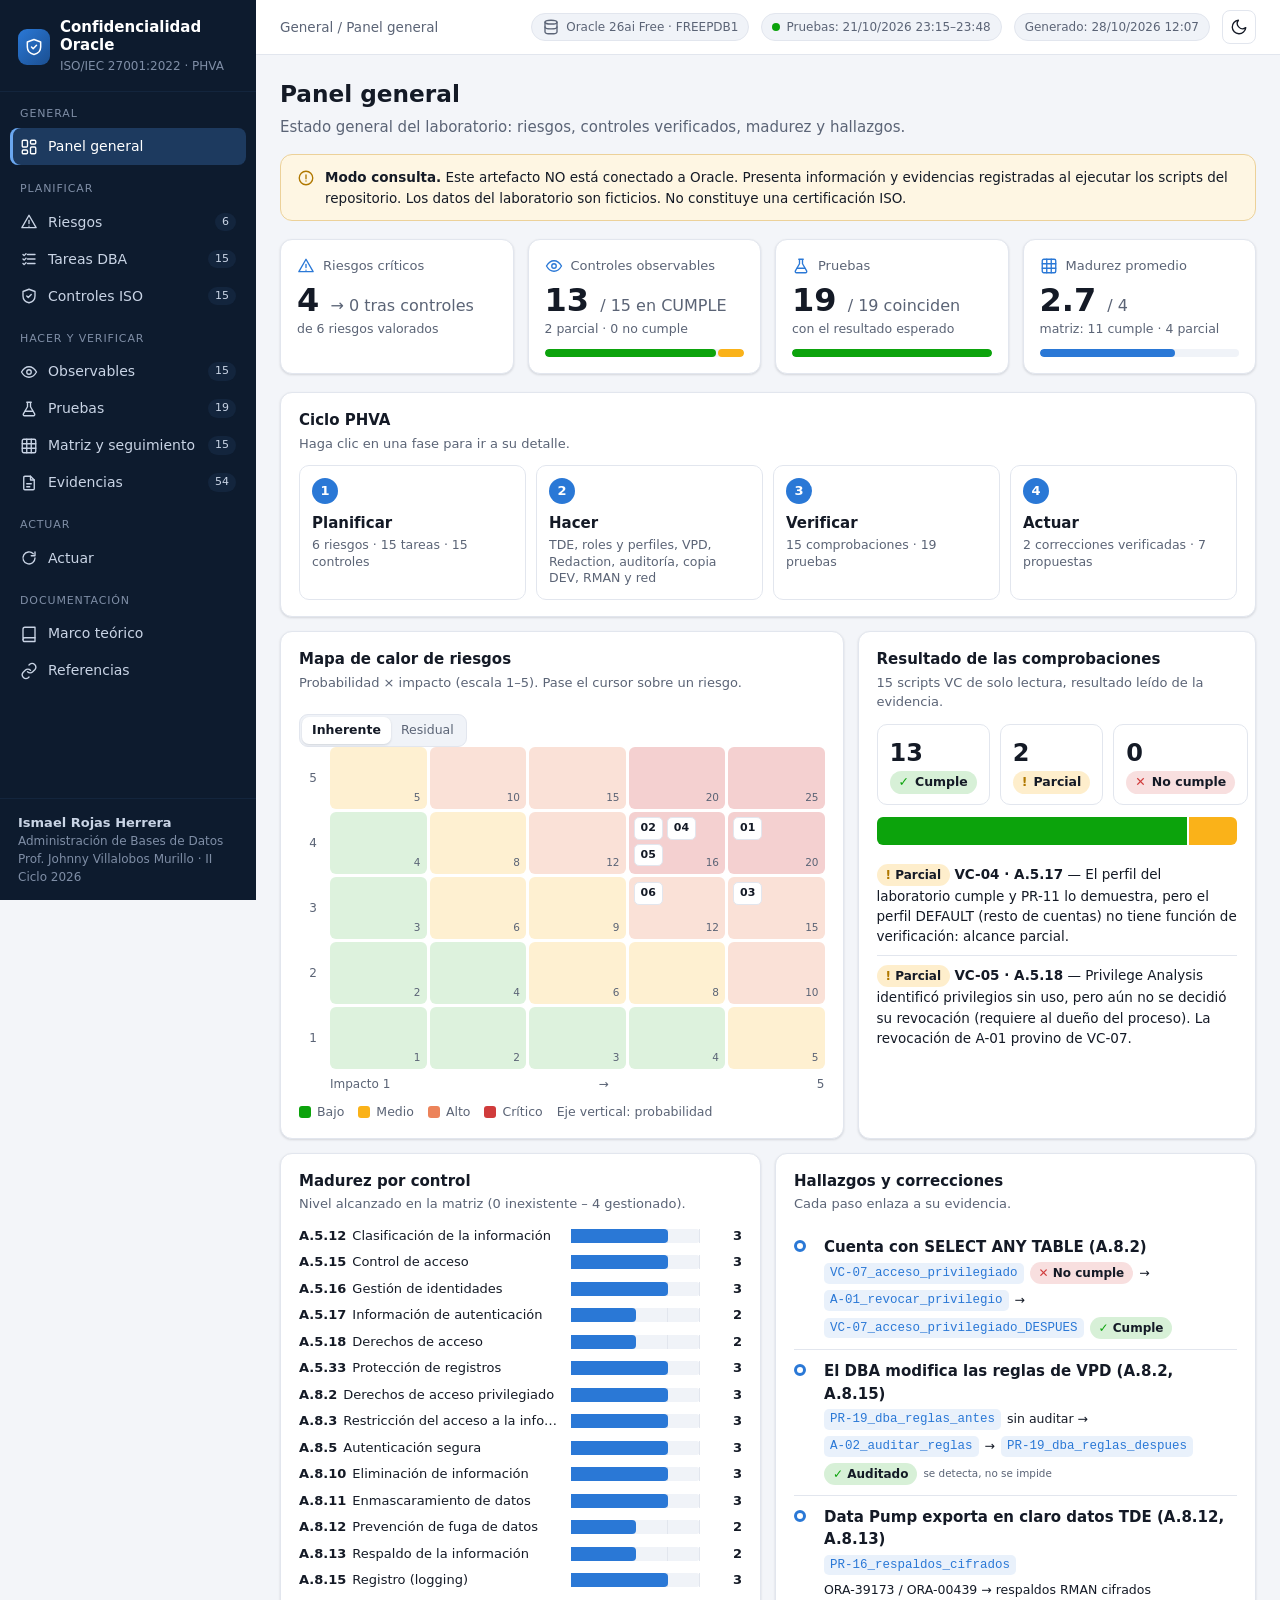
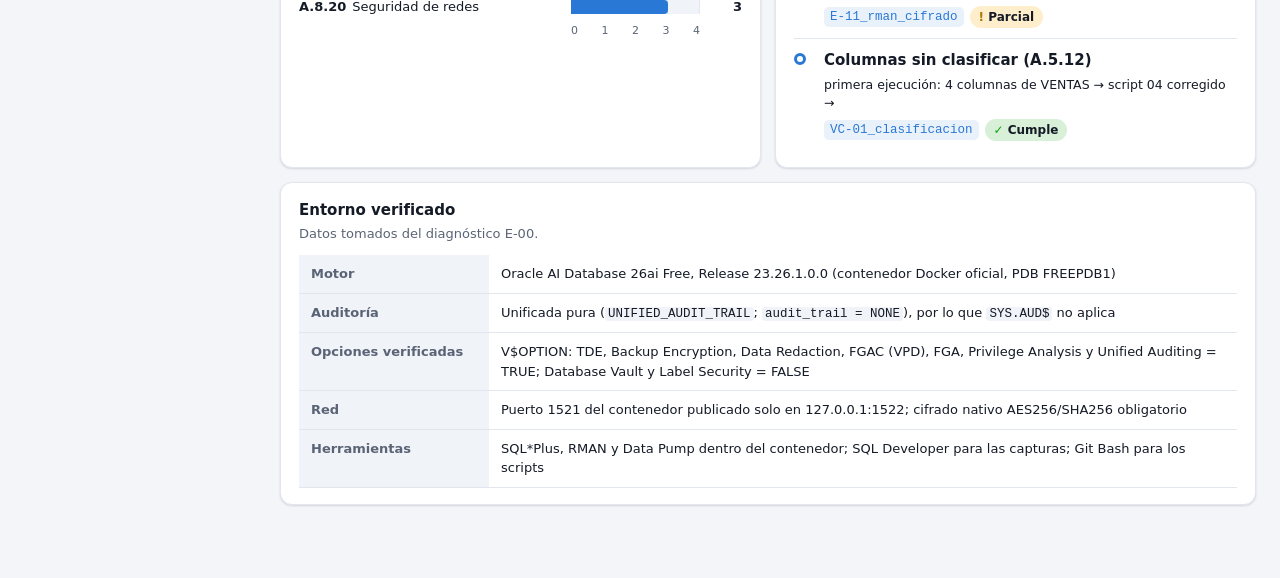
==== commit 862609b6: "Eliminar la carpeta del avance (ya presentado)" ====
--- a/artefacto/index.html
+++ b/artefacto/index.html
@@ -245,7 +245,7 @@
 <span id="migas"></span><span class="esp"></span>
 <span class="insignia ocultable"><svg viewBox="0 0 24 24" aria-hidden="true"><ellipse cx="12" cy="5.5" rx="8" ry="2.5"/><path d="M4 5.5v13c0 1.4 3.6 2.5 8 2.5s8-1.1 8-2.5v-13"/><path d="M4 12c0 1.4 3.6 2.5 8 2.5s8-1.1 8-2.5"/></svg>Oracle 26ai Free · FREEPDB1</span>
 <span class="insignia ocultable" title="Fecha de ejecución de los scripts en Oracle"><span class="punto"></span>Pruebas: 21/10/2026 23:15–23:48</span>
-<span class="insignia ocultable" title="Fecha en que se generó este HTML">Generado: 28/10/2026 12:03</span>
+<span class="insignia ocultable" title="Fecha en que se generó este HTML">Generado: 28/10/2026 12:07</span>
 <button id="tema" class="icono" type="button" aria-label="Cambiar tema claro/oscuro" title="Tema claro/oscuro"><svg viewBox="0 0 24 24" aria-hidden="true"><path d="M21 12.8A9 9 0 1111.2 3a7 7 0 009.8 9.8z"/></svg></button></div>
 <main><section class="pestana" id="inicio" hidden><header><h2>Panel general</h2><p>Estado general del laboratorio: riesgos, controles verificados, madurez y hallazgos.</p></header>
 <div class="aviso"><svg viewBox="0 0 24 24" aria-hidden="true"><circle cx="12" cy="12" r="9"/><path d="M12 8v5M12 16h.01"/></svg><div><strong>Modo consulta.</strong> Este artefacto NO está conectado a Oracle. Presenta información y evidencias registradas al ejecutar los scripts del repositorio. Los datos del laboratorio son ficticios. No constituye una certificación ISO.</div></div>
@@ -3608,7 +3608,7 @@
 
 1 row selected.
 
-</script><script type="application/json" id="datos-seguimiento">{"version": 1, "zona_horaria": "America/Costa_Rica", "generado_en": "28/10/2026 12:03 (hora de Costa Rica)", "ejecucion_evidencias": "21/10/2026 23:15–23:48", "catalogo": [{"id": "A.5.12", "titulo": "Clasificación de la información", "tema": "Organizacional", "tarea": "T07, T15", "riesgo": "R-CONF-01, R-CONF-04", "criterios": ["Sin inventario de datos sensibles", "Clasificación en documentos aparte, no vinculada a la base", "Algunas columnas etiquetadas en el diccionario", "Todas las columnas de negocio etiquetadas y verificadas por script (VC-01)", "Además, la clasificación se revisa periódicamente y alimenta automáticamente Redaction y auditoría"], "vc": "VC-01"}, {"id": "A.5.15", "titulo": "Control de acceso", "tema": "Organizacional", "tarea": "T02", "riesgo": "R-CONF-01", "criterios": ["Acceso con cuentas compartidas o con DBA", "Permisos directos a personas, sin política", "Roles por función, pero con excepciones directas o a PUBLIC", "Solo roles por función, nada a PUBLIC; pruebas negativas lo demuestran (VC-02, PR-05/06/07)", "Además, altas y bajas de roles por flujo aprobado y revisión periódica"], "vc": "VC-02"}, {"id": "A.5.16", "titulo": "Gestión de identidades", "tema": "Organizacional", "tarea": "T01", "riesgo": "R-CONF-02", "criterios": ["Cuentas genéricas o compartidas", "Cuentas individuales, pero con contraseñas por defecto o esquemas con login", "Cuentas individuales; esquemas aún con login", "Cuentas individuales, esquemas NO AUTHENTICATION, sin contraseñas por defecto (VC-03)", "Además, ciclo de vida integrado con RR. HH./IAM y bajas automáticas"], "vc": "VC-03"}, {"id": "A.5.17", "titulo": "Información de autenticación", "tema": "Organizacional", "tarea": "T04", "riesgo": "R-CONF-02", "criterios": ["Sin reglas de contraseña", "Reglas escritas, no aplicadas por la base", "Función de verificación solo en parte de las cuentas", "Función de verificación, vigencia y no reutilización en TODAS las cuentas, probado con PR-11", "Además, gestor de secretos o autenticación centralizada"], "vc": "VC-04"}, {"id": "A.5.18", "titulo": "Derechos de acceso", "tema": "Organizacional", "tarea": "T02, T03", "riesgo": "R-CONF-01", "criterios": ["Nunca se revisan los derechos", "Revisión manual ocasional sin evidencia", "Revisión con herramienta (Privilege Analysis) sin acciones derivadas", "Revisión con herramienta, hallazgos corregidos y re-verificados", "Además, revisión programada (p. ej., trimestral) con aprobación del dueño de la información"], "vc": "VC-05"}, {"id": "A.5.33", "titulo": "Protección de registros", "tema": "Organizacional", "tarea": "T10, T11", "riesgo": "R-CONF-03, R-CONF-05", "criterios": ["Sin auditoría o con el rastro modificable por cualquiera", "Rastro activo sin control de acceso", "Rastro con acceso restringido, sin retención definida", "Rastro protegido (AUDSYS sin login, auditor sin AUDIT_ADMIN) y retención con purga controlada (VC-06, PR-09)", "Además, copia inmutable fuera de la base (SIEM/WORM)"], "vc": "VC-06"}, {"id": "A.8.2", "titulo": "Derechos de acceso privilegiado", "tema": "Tecnológico", "tarea": "T05", "riesgo": "R-CONF-01, R-CONF-05", "criterios": ["Varias cuentas comunes con DBA o ANY", "Privilegios amplios identificados sin corregir", "Sin privilegios amplios en cuentas comunes, pero sin vigilar a los administradores", "Sin privilegios amplios en cuentas comunes (VC-07 después) y uso de privilegios amplios auditado (PR-14, PR-19)", "Además, separación técnica del DBA respecto de los datos (Database Vault) y acceso privilegiado temporal (PAM)"], "vc": "VC-07"}, {"id": "A.8.3", "titulo": "Restricción del acceso a la información", "tema": "Tecnológico", "tarea": "T07, T08", "riesgo": "R-CONF-01, R-CONF-04", "criterios": ["Cualquier usuario con acceso a la tabla ve todo", "Restricción solo en la aplicación", "VPD o vistas en parte de las tablas", "VPD con denegación por defecto en todas las tablas personales, sin cuentas comunes exentas, probado (VC-08, PR-01/02/10)", "Además, reglas gestionadas fuera del alcance del DBA y revisadas periódicamente"], "vc": "VC-08"}, {"id": "A.8.5", "titulo": "Autenticación segura", "tema": "Tecnológico", "tarea": "T04, T13", "riesgo": "R-CONF-02, R-CONF-06", "criterios": ["Sin bloqueo ni límites de sesión", "Bloqueo configurado sin probar", "Bloqueo e inactividad solo en algunas cuentas", "Bloqueo, IDLE_TIME y verificadores 12C probados (VC-09, PR-12, PR-13)", "Además, MFA o autenticación centralizada (Kerberos/IAM)"], "vc": "VC-09"}, {"id": "A.8.10", "titulo": "Eliminación de información", "tema": "Tecnológico", "tarea": "T14", "riesgo": "R-CONF-03", "criterios": ["Los borrados dejan copias recuperables sin control", "Se borra manualmente sin verificar", "Se usa PURGE, sin procedimiento para exports ni respaldos", "Papelera sin datos sensibles (VC-10), PURGE demostrado (PR-17) y exports borrados (PR-16)", "Además, política de retención automatizada y borrado criptográfico de respaldos"], "vc": "VC-10"}, {"id": "A.8.11", "titulo": "Enmascaramiento de datos", "tema": "Tecnológico", "tarea": "T07, T15", "riesgo": "R-CONF-04", "criterios": ["Datos reales visibles para todos y copiados a desarrollo", "Enmascaramiento manual ocasional", "Enmascaramiento solo dinámico o solo estático", "Dinámico (Redaction) y estático (copia DEV) verificados (VC-11, PR-03/04/10)", "Además, enmascaramiento automático en cada clon y pruebas contra inferencia"], "vc": "VC-11"}, {"id": "A.8.12", "titulo": "Prevención de fuga de datos", "tema": "Tecnológico", "tarea": "T06, T09, T10", "riesgo": "R-CONF-03, R-CONF-05", "criterios": ["Datos en claro en archivos y sin detección", "Solo una medida (cifrado o auditoría)", "Cifrado y detección, con vías de fuga conocidas sin cubrir", "TDE probado (PR-15) y detección de lecturas/privilegios amplios (VC-12, PR-14); todas las vías de copia cubiertas", "Además, DLP de red/endpoint y alertas automáticas"], "vc": "VC-12"}, {"id": "A.8.13", "titulo": "Respaldo de la información", "tema": "Tecnológico", "tarea": "T09", "riesgo": "R-CONF-03", "criterios": ["Respaldos en claro y accesibles", "Respaldos en claro con acceso restringido", "Algunos respaldos cifrados", "Todos los respaldos físicos cifrados (RMAN), keystore respaldado y exports controlados (VC-13, PR-16)", "Además, keystore fuera del servidor (HSM/OKV) y pruebas de restauración"], "vc": "VC-13"}, {"id": "A.8.15", "titulo": "Registro (logging)", "tema": "Tecnológico", "tarea": "T10, T11", "riesgo": "R-CONF-05", "criterios": ["Sin auditoría", "Solo auditoría por defecto de Oracle", "Políticas propias sin revisar sus registros", "Políticas sobre datos, accesos, privilegios y controles, con registros reales revisados (VC-14, PR-14)", "Además, envío a SIEM con correlación y alertas"], "vc": "VC-14"}, {"id": "A.8.20", "titulo": "Seguridad de redes", "tema": "Tecnológico", "tarea": "T13", "riesgo": "R-CONF-06", "criterios": ["Tráfico en claro y puerto expuesto", "Puerto restringido, tráfico en claro", "Cifrado opcional (REQUESTED)", "Cifrado obligatorio AES256/SHA256 probado con cliente rechazado (VC-15, PR-18) y puerto solo local", "Además, TLS con certificados y autenticación del servidor"], "vc": "VC-15"}], "base": [{"id": "base-VC-01_clasificacion", "origen": "base", "control": "A.5.12", "fecha": "2026-10-21", "hora": "23:47", "fecha_ejecucion": "2026-10-21 23:47:46 -0600", "evidencia": "VC-01_clasificacion", "resultado_vc": "Cumple", "responsable": "Script VC-01 (automático) y matriz del proyecto", "madurez": 3, "estado": "Cumple", "observaciones": "Las 13 columnas están etiquetadas y VC-01 lo comprueba. No hay revisión periódica ni descubrimiento automático."}, {"id": "base-VC-02_control_acceso_roles", "origen": "base", "control": "A.5.15", "fecha": "2026-10-21", "hora": "23:47", "fecha_ejecucion": "2026-10-21 23:47:48 -0600", "evidencia": "VC-02_control_acceso_roles", "resultado_vc": "Cumple", "responsable": "Script VC-02 (automático) y matriz del proyecto", "madurez": 3, "estado": "Cumple", "observaciones": "Todo el acceso pasa por roles; las pruebas negativas fueron rechazadas. No existe un flujo formal de aprobación."}, {"id": "base-VC-03_identidades", "origen": "base", "control": "A.5.16", "fecha": "2026-10-21", "hora": "23:47", "fecha_ejecucion": "2026-10-21 23:47:51 -0600", "evidencia": "VC-03_identidades", "resultado_vc": "Cumple", "responsable": "Script VC-03 (automático) y matriz del proyecto", "madurez": 3, "estado": "Cumple", "observaciones": "Se cumple el criterio técnico. No hay integración con un sistema de identidades."}, {"id": "base-VC-04_informacion_autenticacion", "origen": "base", "control": "A.5.17", "fecha": "2026-10-21", "hora": "23:47", "fecha_ejecucion": "2026-10-21 23:47:52 -0600", "evidencia": "VC-04_informacion_autenticacion", "resultado_vc": "Parcial", "responsable": "Script VC-04 (automático) y matriz del proyecto", "madurez": 2, "estado": "Parcial", "observaciones": "El perfil del laboratorio cumple y PR-11 lo demuestra, pero el perfil DEFAULT (resto de cuentas) no tiene función de verificación: alcance parcial."}, {"id": "base-VC-05_revision_derechos", "origen": "base", "control": "A.5.18", "fecha": "2026-10-21", "hora": "23:47", "fecha_ejecucion": "2026-10-21 23:47:54 -0600", "evidencia": "VC-05_revision_derechos", "resultado_vc": "Parcial", "responsable": "Script VC-05 (automático) y matriz del proyecto", "madurez": 2, "estado": "Parcial", "observaciones": "Privilege Analysis identificó privilegios sin uso, pero aún no se decidió su revocación (requiere al dueño del proceso). La revocación de A-01 provino de VC-07."}, {"id": "base-VC-06_proteccion_registros", "origen": "base", "control": "A.5.33", "fecha": "2026-10-21", "hora": "23:47", "fecha_ejecucion": "2026-10-21 23:47:55 -0600", "evidencia": "VC-06_proteccion_registros", "resultado_vc": "Cumple", "responsable": "Script VC-06 (automático) y matriz del proyecto", "madurez": 3, "estado": "Cumple", "observaciones": "Rastro protegido y con retención. No hay copia externa: SYS aún puede actuar sobre él."}, {"id": "base-VC-07_acceso_privilegiado", "origen": "base", "control": "A.8.2", "fecha": "2026-10-21", "hora": "23:47", "fecha_ejecucion": "2026-10-21 23:47:57 -0600", "evidencia": "VC-07_acceso_privilegiado", "resultado_vc": "No cumple", "responsable": "Script VC-07 (automático) y matriz del proyecto", "madurez": null, "estado": "No cumple", "observaciones": "Ejecución anterior a la corrección de la fase Actuar; el script dio NO CUMPLE. Para este momento no se asignó madurez: la matriz solo evaluó el estado final."}, {"id": "base-VC-07_acceso_privilegiado_DESPUES", "origen": "base", "control": "A.8.2", "fecha": "2026-10-21", "hora": "23:48", "fecha_ejecucion": "2026-10-21 23:48:17 -0600", "evidencia": "VC-07_acceso_privilegiado_DESPUES", "resultado_vc": "Cumple", "responsable": "Script VC-07 (automático) y matriz del proyecto", "madurez": 3, "estado": "Cumple", "observaciones": "VC-07 detectó APP_RIESGO (NO CUMPLE) y tras A-01 dio CUMPLE. El DBA todavía puede alterar las reglas (PR-19): se detecta, no se impide."}, {"id": "base-VC-08_restriccion_acceso", "origen": "base", "control": "A.8.3", "fecha": "2026-10-21", "hora": "23:47", "fecha_ejecucion": "2026-10-21 23:47:59 -0600", "evidencia": "VC-08_restriccion_acceso", "resultado_vc": "Cumple", "responsable": "Script VC-08 (automático) y matriz del proyecto", "madurez": 3, "estado": "Cumple", "observaciones": "VPD filtra a JUAN, ANA y bloquea a APP_RIESGO. La tabla de reglas es modificable por un DBA (PR-19)."}, {"id": "base-VC-09_autenticacion_segura", "origen": "base", "control": "A.8.5", "fecha": "2026-10-21", "hora": "23:48", "fecha_ejecucion": "2026-10-21 23:48:01 -0600", "evidencia": "VC-09_autenticacion_segura", "resultado_vc": "Cumple", "responsable": "Script VC-09 (automático) y matriz del proyecto", "madurez": 3, "estado": "Cumple", "observaciones": "Bloqueo e inactividad demostrados con ORA-28000 y ORA-02396. No hay MFA."}, {"id": "base-VC-10_eliminacion", "origen": "base", "control": "A.8.10", "fecha": "2026-10-21", "hora": "23:48", "fecha_ejecucion": "2026-10-21 23:48:03 -0600", "evidencia": "VC-10_eliminacion", "resultado_vc": "Cumple", "responsable": "Script VC-10 (automático) y matriz del proyecto", "madurez": 3, "estado": "Cumple", "observaciones": "Demostrado en la base. El borrado físico en SSD/Docker no se puede garantizar; no hay retención automatizada."}, {"id": "base-VC-11_enmascaramiento", "origen": "base", "control": "A.8.11", "fecha": "2026-10-21", "hora": "23:48", "fecha_ejecucion": "2026-10-21 23:48:04 -0600", "evidencia": "VC-11_enmascaramiento", "resultado_vc": "Cumple", "responsable": "Script VC-11 (automático) y matriz del proyecto", "madurez": 3, "estado": "Cumple", "observaciones": "Ambos tipos verificados. El rol DBA está exento de Redaction y la copia DEV se genera con un script manual."}, {"id": "base-VC-12_prevencion_fuga", "origen": "base", "control": "A.8.12", "fecha": "2026-10-21", "hora": "23:48", "fecha_ejecucion": "2026-10-21 23:48:06 -0600", "evidencia": "VC-12_prevencion_fuga", "resultado_vc": "Cumple", "responsable": "Script VC-12 (automático) y matriz del proyecto", "madurez": 2, "estado": "Parcial", "observaciones": "TDE y auditoría funcionan, pero PR-16 mostró que un export de Data Pump guarda en claro los datos TDE (ORA-39173) y Free no permite cifrarlo: hay una vía de fuga que depende de procedimiento. Estado asignado en la matriz: VC-12 da CUMPLE (TDE + detección), pero PR-16 demostró una vía de fuga: el export de Data Pump guarda en claro los datos TDE y Free no permite cifrarlo."}, {"id": "base-VC-13_respaldo", "origen": "base", "control": "A.8.13", "fecha": "2026-10-21", "hora": "23:48", "fecha_ejecucion": "2026-10-21 23:48:08 -0600", "evidencia": "VC-13_respaldo", "resultado_vc": "Cumple", "responsable": "Script VC-13 (automático) y matriz del proyecto", "madurez": 2, "estado": "Parcial", "observaciones": "RMAN cifra por defecto (verificado), pero los exports lógicos no se pueden cifrar en Free y el keystore está en el mismo servidor. Estado asignado en la matriz: VC-13 da CUMPLE para RMAN, pero los exports lógicos no se pueden cifrar en Free (ORA-00439) y el keystore está en el mismo servidor."}, {"id": "base-VC-14_registro_eventos", "origen": "base", "control": "A.8.15", "fecha": "2026-10-21", "hora": "23:48", "fecha_ejecucion": "2026-10-21 23:48:10 -0600", "evidencia": "VC-14_registro_eventos", "resultado_vc": "Cumple", "responsable": "Script VC-14 (automático) y matriz del proyecto", "madurez": null, "estado": "Cumple", "observaciones": "Ejecución anterior a la corrección de la fase Actuar; el script dio CUMPLE. Para este momento no se asignó madurez: la matriz solo evaluó el estado final."}, {"id": "base-VC-14_registro_eventos_DESPUES", "origen": "base", "control": "A.8.15", "fecha": "2026-10-21", "hora": "23:48", "fecha_ejecucion": "2026-10-21 23:48:20 -0600", "evidencia": "VC-14_registro_eventos_DESPUES", "resultado_vc": "Cumple", "responsable": "Script VC-14 (automático) y matriz del proyecto", "madurez": 3, "estado": "Cumple", "observaciones": "Los registros muestran quién, cuándo, qué y el resultado. No hay SIEM."}, {"id": "base-VC-15_seguridad_red", "origen": "base", "control": "A.8.20", "fecha": "2026-10-21", "hora": "23:48", "fecha_ejecucion": "2026-10-21 23:48:12 -0600", "evidencia": "VC-15_seguridad_red", "resultado_vc": "Cumple", "responsable": "Script VC-15 (automático) y matriz del proyecto", "madurez": 3, "estado": "Cumple", "observaciones": "Cifrado nativo obligatorio demostrado. Falta TLS con certificado."}], "demo": [{"id": "demo-01", "control": "A.8.2", "fecha": "2026-07-06", "hora": "", "madurez": 1, "estado": "No cumple", "evidencia": "Ejemplo: revisión manual de DBA_SYS_PRIVS", "observaciones": "Demostración: varias cuentas con privilegios ANY sin justificar.", "responsable": "Demostración", "origen": "demo"}, {"id": "demo-02", "control": "A.8.2", "fecha": "2026-08-03", "hora": "", "madurez": 2, "estado": "Parcial", "evidencia": "Ejemplo: VC-07", "observaciones": "Demostración: se revocaron privilegios a dos cuentas; queda una.", "responsable": "Demostración", "origen": "demo"}, {"id": "demo-03", "control": "A.8.2", "fecha": "2026-09-07", "hora": "", "madurez": 3, "estado": "Cumple", "evidencia": "Ejemplo: VC-07", "observaciones": "Demostración: ninguna cuenta de aplicación conserva privilegios ANY.", "responsable": "Demostración", "origen": "demo"}, {"id": "demo-04", "control": "A.8.2", "fecha": "2026-10-05", "hora": "", "madurez": 3, "estado": "Cumple", "evidencia": "Ejemplo: VC-07", "observaciones": "Demostración: se mantiene sin cambios.", "responsable": "Demostración", "origen": "demo"}, {"id": "demo-05", "control": "A.5.17", "fecha": "2026-07-06", "hora": "", "madurez": 3, "estado": "Cumple", "evidencia": "Ejemplo: VC-04", "observaciones": "Demostración: perfil con función de verificación en todas las cuentas.", "responsable": "Demostración", "origen": "demo"}, {"id": "demo-06", "control": "A.5.17", "fecha": "2026-08-03", "hora": "", "madurez": 3, "estado": "Cumple", "evidencia": "Ejemplo: VC-04", "observaciones": "Demostración: sin cambios.", "responsable": "Demostración", "origen": "demo"}, {"id": "demo-07", "control": "A.5.17", "fecha": "2026-09-07", "hora": "09:00", "madurez": 2, "estado": "Parcial", "evidencia": "Ejemplo: VC-04", "observaciones": "Demostración: cuentas nuevas creadas con el perfil DEFAULT (deterioro).", "responsable": "Demostración", "origen": "demo"}, {"id": "demo-08", "control": "A.5.17", "fecha": "2026-09-07", "hora": "16:30", "madurez": 2, "estado": "Parcial", "evidencia": "Ejemplo: VC-04", "observaciones": "Demostración: segunda revisión del mismo día; se confirma el hallazgo.", "responsable": "Demostración", "origen": "demo"}, {"id": "demo-09", "control": "A.5.17", "fecha": "2026-10-05", "hora": "", "madurez": 1, "estado": "No cumple", "evidencia": "Ejemplo: VC-04", "observaciones": "Demostración: el perfil del laboratorio se desactivó por error.", "responsable": "Demostración", "origen": "demo"}, {"id": "demo-10", "control": "A.8.12", "fecha": "2026-07-06", "hora": "", "madurez": 2, "estado": "Parcial", "evidencia": "Ejemplo: VC-12", "observaciones": "Demostración: TDE activo; los exports siguen sin cifrar.", "responsable": "Demostración", "origen": "demo"}, {"id": "demo-11", "control": "A.8.12", "fecha": "2026-08-17", "hora": "", "madurez": 2, "estado": "Parcial", "evidencia": "Ejemplo: VC-12", "observaciones": "Demostración: sin cambios (estable).", "responsable": "Demostración", "origen": "demo"}, {"id": "demo-12", "control": "A.8.12", "fecha": "2026-10-05", "hora": "", "madurez": 2, "estado": "Parcial", "evidencia": "Ejemplo: VC-12", "observaciones": "Demostración: sin cambios (estable).", "responsable": "Demostración", "origen": "demo"}, {"id": "demo-13", "control": "A.8.20", "fecha": "2026-07-20", "hora": "", "madurez": 1, "estado": "No cumple", "evidencia": "Ejemplo: VC-15", "observaciones": "Demostración: conexiones sin cifrar permitidas.", "responsable": "Demostración", "origen": "demo"}, {"id": "demo-14", "control": "A.8.20", "fecha": "2026-08-24", "hora": "", "madurez": 3, "estado": "Cumple", "evidencia": "Ejemplo: VC-15", "observaciones": "Demostración: cifrado nativo obligatorio.", "responsable": "Demostración", "origen": "demo"}, {"id": "demo-15", "control": "A.8.20", "fecha": "2026-10-19", "hora": "", "madurez": 4, "estado": "Cumple", "evidencia": "Ejemplo: VC-15", "observaciones": "Demostración: verificación periódica automatizada.", "responsable": "Demostración", "origen": "demo"}], "aviso_demo": "DATOS DE DEMOSTRACIÓN. Son ficticios y solo sirven para mostrar cómo se ve la evolución temporal de varios controles. No son resultados del laboratorio, no tienen evidencia en Oracle y el artefacto nunca los mezcla con los datos reales ni con sus indicadores."}</script>
+</script><script type="application/json" id="datos-seguimiento">{"version": 1, "zona_horaria": "America/Costa_Rica", "generado_en": "28/10/2026 12:07 (hora de Costa Rica)", "ejecucion_evidencias": "21/10/2026 23:15–23:48", "catalogo": [{"id": "A.5.12", "titulo": "Clasificación de la información", "tema": "Organizacional", "tarea": "T07, T15", "riesgo": "R-CONF-01, R-CONF-04", "criterios": ["Sin inventario de datos sensibles", "Clasificación en documentos aparte, no vinculada a la base", "Algunas columnas etiquetadas en el diccionario", "Todas las columnas de negocio etiquetadas y verificadas por script (VC-01)", "Además, la clasificación se revisa periódicamente y alimenta automáticamente Redaction y auditoría"], "vc": "VC-01"}, {"id": "A.5.15", "titulo": "Control de acceso", "tema": "Organizacional", "tarea": "T02", "riesgo": "R-CONF-01", "criterios": ["Acceso con cuentas compartidas o con DBA", "Permisos directos a personas, sin política", "Roles por función, pero con excepciones directas o a PUBLIC", "Solo roles por función, nada a PUBLIC; pruebas negativas lo demuestran (VC-02, PR-05/06/07)", "Además, altas y bajas de roles por flujo aprobado y revisión periódica"], "vc": "VC-02"}, {"id": "A.5.16", "titulo": "Gestión de identidades", "tema": "Organizacional", "tarea": "T01", "riesgo": "R-CONF-02", "criterios": ["Cuentas genéricas o compartidas", "Cuentas individuales, pero con contraseñas por defecto o esquemas con login", "Cuentas individuales; esquemas aún con login", "Cuentas individuales, esquemas NO AUTHENTICATION, sin contraseñas por defecto (VC-03)", "Además, ciclo de vida integrado con RR. HH./IAM y bajas automáticas"], "vc": "VC-03"}, {"id": "A.5.17", "titulo": "Información de autenticación", "tema": "Organizacional", "tarea": "T04", "riesgo": "R-CONF-02", "criterios": ["Sin reglas de contraseña", "Reglas escritas, no aplicadas por la base", "Función de verificación solo en parte de las cuentas", "Función de verificación, vigencia y no reutilización en TODAS las cuentas, probado con PR-11", "Además, gestor de secretos o autenticación centralizada"], "vc": "VC-04"}, {"id": "A.5.18", "titulo": "Derechos de acceso", "tema": "Organizacional", "tarea": "T02, T03", "riesgo": "R-CONF-01", "criterios": ["Nunca se revisan los derechos", "Revisión manual ocasional sin evidencia", "Revisión con herramienta (Privilege Analysis) sin acciones derivadas", "Revisión con herramienta, hallazgos corregidos y re-verificados", "Además, revisión programada (p. ej., trimestral) con aprobación del dueño de la información"], "vc": "VC-05"}, {"id": "A.5.33", "titulo": "Protección de registros", "tema": "Organizacional", "tarea": "T10, T11", "riesgo": "R-CONF-03, R-CONF-05", "criterios": ["Sin auditoría o con el rastro modificable por cualquiera", "Rastro activo sin control de acceso", "Rastro con acceso restringido, sin retención definida", "Rastro protegido (AUDSYS sin login, auditor sin AUDIT_ADMIN) y retención con purga controlada (VC-06, PR-09)", "Además, copia inmutable fuera de la base (SIEM/WORM)"], "vc": "VC-06"}, {"id": "A.8.2", "titulo": "Derechos de acceso privilegiado", "tema": "Tecnológico", "tarea": "T05", "riesgo": "R-CONF-01, R-CONF-05", "criterios": ["Varias cuentas comunes con DBA o ANY", "Privilegios amplios identificados sin corregir", "Sin privilegios amplios en cuentas comunes, pero sin vigilar a los administradores", "Sin privilegios amplios en cuentas comunes (VC-07 después) y uso de privilegios amplios auditado (PR-14, PR-19)", "Además, separación técnica del DBA respecto de los datos (Database Vault) y acceso privilegiado temporal (PAM)"], "vc": "VC-07"}, {"id": "A.8.3", "titulo": "Restricción del acceso a la información", "tema": "Tecnológico", "tarea": "T07, T08", "riesgo": "R-CONF-01, R-CONF-04", "criterios": ["Cualquier usuario con acceso a la tabla ve todo", "Restricción solo en la aplicación", "VPD o vistas en parte de las tablas", "VPD con denegación por defecto en todas las tablas personales, sin cuentas comunes exentas, probado (VC-08, PR-01/02/10)", "Además, reglas gestionadas fuera del alcance del DBA y revisadas periódicamente"], "vc": "VC-08"}, {"id": "A.8.5", "titulo": "Autenticación segura", "tema": "Tecnológico", "tarea": "T04, T13", "riesgo": "R-CONF-02, R-CONF-06", "criterios": ["Sin bloqueo ni límites de sesión", "Bloqueo configurado sin probar", "Bloqueo e inactividad solo en algunas cuentas", "Bloqueo, IDLE_TIME y verificadores 12C probados (VC-09, PR-12, PR-13)", "Además, MFA o autenticación centralizada (Kerberos/IAM)"], "vc": "VC-09"}, {"id": "A.8.10", "titulo": "Eliminación de información", "tema": "Tecnológico", "tarea": "T14", "riesgo": "R-CONF-03", "criterios": ["Los borrados dejan copias recuperables sin control", "Se borra manualmente sin verificar", "Se usa PURGE, sin procedimiento para exports ni respaldos", "Papelera sin datos sensibles (VC-10), PURGE demostrado (PR-17) y exports borrados (PR-16)", "Además, política de retención automatizada y borrado criptográfico de respaldos"], "vc": "VC-10"}, {"id": "A.8.11", "titulo": "Enmascaramiento de datos", "tema": "Tecnológico", "tarea": "T07, T15", "riesgo": "R-CONF-04", "criterios": ["Datos reales visibles para todos y copiados a desarrollo", "Enmascaramiento manual ocasional", "Enmascaramiento solo dinámico o solo estático", "Dinámico (Redaction) y estático (copia DEV) verificados (VC-11, PR-03/04/10)", "Además, enmascaramiento automático en cada clon y pruebas contra inferencia"], "vc": "VC-11"}, {"id": "A.8.12", "titulo": "Prevención de fuga de datos", "tema": "Tecnológico", "tarea": "T06, T09, T10", "riesgo": "R-CONF-03, R-CONF-05", "criterios": ["Datos en claro en archivos y sin detección", "Solo una medida (cifrado o auditoría)", "Cifrado y detección, con vías de fuga conocidas sin cubrir", "TDE probado (PR-15) y detección de lecturas/privilegios amplios (VC-12, PR-14); todas las vías de copia cubiertas", "Además, DLP de red/endpoint y alertas automáticas"], "vc": "VC-12"}, {"id": "A.8.13", "titulo": "Respaldo de la información", "tema": "Tecnológico", "tarea": "T09", "riesgo": "R-CONF-03", "criterios": ["Respaldos en claro y accesibles", "Respaldos en claro con acceso restringido", "Algunos respaldos cifrados", "Todos los respaldos físicos cifrados (RMAN), keystore respaldado y exports controlados (VC-13, PR-16)", "Además, keystore fuera del servidor (HSM/OKV) y pruebas de restauración"], "vc": "VC-13"}, {"id": "A.8.15", "titulo": "Registro (logging)", "tema": "Tecnológico", "tarea": "T10, T11", "riesgo": "R-CONF-05", "criterios": ["Sin auditoría", "Solo auditoría por defecto de Oracle", "Políticas propias sin revisar sus registros", "Políticas sobre datos, accesos, privilegios y controles, con registros reales revisados (VC-14, PR-14)", "Además, envío a SIEM con correlación y alertas"], "vc": "VC-14"}, {"id": "A.8.20", "titulo": "Seguridad de redes", "tema": "Tecnológico", "tarea": "T13", "riesgo": "R-CONF-06", "criterios": ["Tráfico en claro y puerto expuesto", "Puerto restringido, tráfico en claro", "Cifrado opcional (REQUESTED)", "Cifrado obligatorio AES256/SHA256 probado con cliente rechazado (VC-15, PR-18) y puerto solo local", "Además, TLS con certificados y autenticación del servidor"], "vc": "VC-15"}], "base": [{"id": "base-VC-01_clasificacion", "origen": "base", "control": "A.5.12", "fecha": "2026-10-21", "hora": "23:47", "fecha_ejecucion": "2026-10-21 23:47:46 -0600", "evidencia": "VC-01_clasificacion", "resultado_vc": "Cumple", "responsable": "Script VC-01 (automático) y matriz del proyecto", "madurez": 3, "estado": "Cumple", "observaciones": "Las 13 columnas están etiquetadas y VC-01 lo comprueba. No hay revisión periódica ni descubrimiento automático."}, {"id": "base-VC-02_control_acceso_roles", "origen": "base", "control": "A.5.15", "fecha": "2026-10-21", "hora": "23:47", "fecha_ejecucion": "2026-10-21 23:47:48 -0600", "evidencia": "VC-02_control_acceso_roles", "resultado_vc": "Cumple", "responsable": "Script VC-02 (automático) y matriz del proyecto", "madurez": 3, "estado": "Cumple", "observaciones": "Todo el acceso pasa por roles; las pruebas negativas fueron rechazadas. No existe un flujo formal de aprobación."}, {"id": "base-VC-03_identidades", "origen": "base", "control": "A.5.16", "fecha": "2026-10-21", "hora": "23:47", "fecha_ejecucion": "2026-10-21 23:47:51 -0600", "evidencia": "VC-03_identidades", "resultado_vc": "Cumple", "responsable": "Script VC-03 (automático) y matriz del proyecto", "madurez": 3, "estado": "Cumple", "observaciones": "Se cumple el criterio técnico. No hay integración con un sistema de identidades."}, {"id": "base-VC-04_informacion_autenticacion", "origen": "base", "control": "A.5.17", "fecha": "2026-10-21", "hora": "23:47", "fecha_ejecucion": "2026-10-21 23:47:52 -0600", "evidencia": "VC-04_informacion_autenticacion", "resultado_vc": "Parcial", "responsable": "Script VC-04 (automático) y matriz del proyecto", "madurez": 2, "estado": "Parcial", "observaciones": "El perfil del laboratorio cumple y PR-11 lo demuestra, pero el perfil DEFAULT (resto de cuentas) no tiene función de verificación: alcance parcial."}, {"id": "base-VC-05_revision_derechos", "origen": "base", "control": "A.5.18", "fecha": "2026-10-21", "hora": "23:47", "fecha_ejecucion": "2026-10-21 23:47:54 -0600", "evidencia": "VC-05_revision_derechos", "resultado_vc": "Parcial", "responsable": "Script VC-05 (automático) y matriz del proyecto", "madurez": 2, "estado": "Parcial", "observaciones": "Privilege Analysis identificó privilegios sin uso, pero aún no se decidió su revocación (requiere al dueño del proceso). La revocación de A-01 provino de VC-07."}, {"id": "base-VC-06_proteccion_registros", "origen": "base", "control": "A.5.33", "fecha": "2026-10-21", "hora": "23:47", "fecha_ejecucion": "2026-10-21 23:47:55 -0600", "evidencia": "VC-06_proteccion_registros", "resultado_vc": "Cumple", "responsable": "Script VC-06 (automático) y matriz del proyecto", "madurez": 3, "estado": "Cumple", "observaciones": "Rastro protegido y con retención. No hay copia externa: SYS aún puede actuar sobre él."}, {"id": "base-VC-07_acceso_privilegiado", "origen": "base", "control": "A.8.2", "fecha": "2026-10-21", "hora": "23:47", "fecha_ejecucion": "2026-10-21 23:47:57 -0600", "evidencia": "VC-07_acceso_privilegiado", "resultado_vc": "No cumple", "responsable": "Script VC-07 (automático) y matriz del proyecto", "madurez": null, "estado": "No cumple", "observaciones": "Ejecución anterior a la corrección de la fase Actuar; el script dio NO CUMPLE. Para este momento no se asignó madurez: la matriz solo evaluó el estado final."}, {"id": "base-VC-07_acceso_privilegiado_DESPUES", "origen": "base", "control": "A.8.2", "fecha": "2026-10-21", "hora": "23:48", "fecha_ejecucion": "2026-10-21 23:48:17 -0600", "evidencia": "VC-07_acceso_privilegiado_DESPUES", "resultado_vc": "Cumple", "responsable": "Script VC-07 (automático) y matriz del proyecto", "madurez": 3, "estado": "Cumple", "observaciones": "VC-07 detectó APP_RIESGO (NO CUMPLE) y tras A-01 dio CUMPLE. El DBA todavía puede alterar las reglas (PR-19): se detecta, no se impide."}, {"id": "base-VC-08_restriccion_acceso", "origen": "base", "control": "A.8.3", "fecha": "2026-10-21", "hora": "23:47", "fecha_ejecucion": "2026-10-21 23:47:59 -0600", "evidencia": "VC-08_restriccion_acceso", "resultado_vc": "Cumple", "responsable": "Script VC-08 (automático) y matriz del proyecto", "madurez": 3, "estado": "Cumple", "observaciones": "VPD filtra a JUAN, ANA y bloquea a APP_RIESGO. La tabla de reglas es modificable por un DBA (PR-19)."}, {"id": "base-VC-09_autenticacion_segura", "origen": "base", "control": "A.8.5", "fecha": "2026-10-21", "hora": "23:48", "fecha_ejecucion": "2026-10-21 23:48:01 -0600", "evidencia": "VC-09_autenticacion_segura", "resultado_vc": "Cumple", "responsable": "Script VC-09 (automático) y matriz del proyecto", "madurez": 3, "estado": "Cumple", "observaciones": "Bloqueo e inactividad demostrados con ORA-28000 y ORA-02396. No hay MFA."}, {"id": "base-VC-10_eliminacion", "origen": "base", "control": "A.8.10", "fecha": "2026-10-21", "hora": "23:48", "fecha_ejecucion": "2026-10-21 23:48:03 -0600", "evidencia": "VC-10_eliminacion", "resultado_vc": "Cumple", "responsable": "Script VC-10 (automático) y matriz del proyecto", "madurez": 3, "estado": "Cumple", "observaciones": "Demostrado en la base. El borrado físico en SSD/Docker no se puede garantizar; no hay retención automatizada."}, {"id": "base-VC-11_enmascaramiento", "origen": "base", "control": "A.8.11", "fecha": "2026-10-21", "hora": "23:48", "fecha_ejecucion": "2026-10-21 23:48:04 -0600", "evidencia": "VC-11_enmascaramiento", "resultado_vc": "Cumple", "responsable": "Script VC-11 (automático) y matriz del proyecto", "madurez": 3, "estado": "Cumple", "observaciones": "Ambos tipos verificados. El rol DBA está exento de Redaction y la copia DEV se genera con un script manual."}, {"id": "base-VC-12_prevencion_fuga", "origen": "base", "control": "A.8.12", "fecha": "2026-10-21", "hora": "23:48", "fecha_ejecucion": "2026-10-21 23:48:06 -0600", "evidencia": "VC-12_prevencion_fuga", "resultado_vc": "Cumple", "responsable": "Script VC-12 (automático) y matriz del proyecto", "madurez": 2, "estado": "Parcial", "observaciones": "TDE y auditoría funcionan, pero PR-16 mostró que un export de Data Pump guarda en claro los datos TDE (ORA-39173) y Free no permite cifrarlo: hay una vía de fuga que depende de procedimiento. Estado asignado en la matriz: VC-12 da CUMPLE (TDE + detección), pero PR-16 demostró una vía de fuga: el export de Data Pump guarda en claro los datos TDE y Free no permite cifrarlo."}, {"id": "base-VC-13_respaldo", "origen": "base", "control": "A.8.13", "fecha": "2026-10-21", "hora": "23:48", "fecha_ejecucion": "2026-10-21 23:48:08 -0600", "evidencia": "VC-13_respaldo", "resultado_vc": "Cumple", "responsable": "Script VC-13 (automático) y matriz del proyecto", "madurez": 2, "estado": "Parcial", "observaciones": "RMAN cifra por defecto (verificado), pero los exports lógicos no se pueden cifrar en Free y el keystore está en el mismo servidor. Estado asignado en la matriz: VC-13 da CUMPLE para RMAN, pero los exports lógicos no se pueden cifrar en Free (ORA-00439) y el keystore está en el mismo servidor."}, {"id": "base-VC-14_registro_eventos", "origen": "base", "control": "A.8.15", "fecha": "2026-10-21", "hora": "23:48", "fecha_ejecucion": "2026-10-21 23:48:10 -0600", "evidencia": "VC-14_registro_eventos", "resultado_vc": "Cumple", "responsable": "Script VC-14 (automático) y matriz del proyecto", "madurez": null, "estado": "Cumple", "observaciones": "Ejecución anterior a la corrección de la fase Actuar; el script dio CUMPLE. Para este momento no se asignó madurez: la matriz solo evaluó el estado final."}, {"id": "base-VC-14_registro_eventos_DESPUES", "origen": "base", "control": "A.8.15", "fecha": "2026-10-21", "hora": "23:48", "fecha_ejecucion": "2026-10-21 23:48:20 -0600", "evidencia": "VC-14_registro_eventos_DESPUES", "resultado_vc": "Cumple", "responsable": "Script VC-14 (automático) y matriz del proyecto", "madurez": 3, "estado": "Cumple", "observaciones": "Los registros muestran quién, cuándo, qué y el resultado. No hay SIEM."}, {"id": "base-VC-15_seguridad_red", "origen": "base", "control": "A.8.20", "fecha": "2026-10-21", "hora": "23:48", "fecha_ejecucion": "2026-10-21 23:48:12 -0600", "evidencia": "VC-15_seguridad_red", "resultado_vc": "Cumple", "responsable": "Script VC-15 (automático) y matriz del proyecto", "madurez": 3, "estado": "Cumple", "observaciones": "Cifrado nativo obligatorio demostrado. Falta TLS con certificado."}], "demo": [{"id": "demo-01", "control": "A.8.2", "fecha": "2026-07-06", "hora": "", "madurez": 1, "estado": "No cumple", "evidencia": "Ejemplo: revisión manual de DBA_SYS_PRIVS", "observaciones": "Demostración: varias cuentas con privilegios ANY sin justificar.", "responsable": "Demostración", "origen": "demo"}, {"id": "demo-02", "control": "A.8.2", "fecha": "2026-08-03", "hora": "", "madurez": 2, "estado": "Parcial", "evidencia": "Ejemplo: VC-07", "observaciones": "Demostración: se revocaron privilegios a dos cuentas; queda una.", "responsable": "Demostración", "origen": "demo"}, {"id": "demo-03", "control": "A.8.2", "fecha": "2026-09-07", "hora": "", "madurez": 3, "estado": "Cumple", "evidencia": "Ejemplo: VC-07", "observaciones": "Demostración: ninguna cuenta de aplicación conserva privilegios ANY.", "responsable": "Demostración", "origen": "demo"}, {"id": "demo-04", "control": "A.8.2", "fecha": "2026-10-05", "hora": "", "madurez": 3, "estado": "Cumple", "evidencia": "Ejemplo: VC-07", "observaciones": "Demostración: se mantiene sin cambios.", "responsable": "Demostración", "origen": "demo"}, {"id": "demo-05", "control": "A.5.17", "fecha": "2026-07-06", "hora": "", "madurez": 3, "estado": "Cumple", "evidencia": "Ejemplo: VC-04", "observaciones": "Demostración: perfil con función de verificación en todas las cuentas.", "responsable": "Demostración", "origen": "demo"}, {"id": "demo-06", "control": "A.5.17", "fecha": "2026-08-03", "hora": "", "madurez": 3, "estado": "Cumple", "evidencia": "Ejemplo: VC-04", "observaciones": "Demostración: sin cambios.", "responsable": "Demostración", "origen": "demo"}, {"id": "demo-07", "control": "A.5.17", "fecha": "2026-09-07", "hora": "09:00", "madurez": 2, "estado": "Parcial", "evidencia": "Ejemplo: VC-04", "observaciones": "Demostración: cuentas nuevas creadas con el perfil DEFAULT (deterioro).", "responsable": "Demostración", "origen": "demo"}, {"id": "demo-08", "control": "A.5.17", "fecha": "2026-09-07", "hora": "16:30", "madurez": 2, "estado": "Parcial", "evidencia": "Ejemplo: VC-04", "observaciones": "Demostración: segunda revisión del mismo día; se confirma el hallazgo.", "responsable": "Demostración", "origen": "demo"}, {"id": "demo-09", "control": "A.5.17", "fecha": "2026-10-05", "hora": "", "madurez": 1, "estado": "No cumple", "evidencia": "Ejemplo: VC-04", "observaciones": "Demostración: el perfil del laboratorio se desactivó por error.", "responsable": "Demostración", "origen": "demo"}, {"id": "demo-10", "control": "A.8.12", "fecha": "2026-07-06", "hora": "", "madurez": 2, "estado": "Parcial", "evidencia": "Ejemplo: VC-12", "observaciones": "Demostración: TDE activo; los exports siguen sin cifrar.", "responsable": "Demostración", "origen": "demo"}, {"id": "demo-11", "control": "A.8.12", "fecha": "2026-08-17", "hora": "", "madurez": 2, "estado": "Parcial", "evidencia": "Ejemplo: VC-12", "observaciones": "Demostración: sin cambios (estable).", "responsable": "Demostración", "origen": "demo"}, {"id": "demo-12", "control": "A.8.12", "fecha": "2026-10-05", "hora": "", "madurez": 2, "estado": "Parcial", "evidencia": "Ejemplo: VC-12", "observaciones": "Demostración: sin cambios (estable).", "responsable": "Demostración", "origen": "demo"}, {"id": "demo-13", "control": "A.8.20", "fecha": "2026-07-20", "hora": "", "madurez": 1, "estado": "No cumple", "evidencia": "Ejemplo: VC-15", "observaciones": "Demostración: conexiones sin cifrar permitidas.", "responsable": "Demostración", "origen": "demo"}, {"id": "demo-14", "control": "A.8.20", "fecha": "2026-08-24", "hora": "", "madurez": 3, "estado": "Cumple", "evidencia": "Ejemplo: VC-15", "observaciones": "Demostración: cifrado nativo obligatorio.", "responsable": "Demostración", "origen": "demo"}, {"id": "demo-15", "control": "A.8.20", "fecha": "2026-10-19", "hora": "", "madurez": 4, "estado": "Cumple", "evidencia": "Ejemplo: VC-15", "observaciones": "Demostración: verificación periódica automatizada.", "responsable": "Demostración", "origen": "demo"}], "aviso_demo": "DATOS DE DEMOSTRACIÓN. Son ficticios y solo sirven para mostrar cómo se ve la evolución temporal de varios controles. No son resultados del laboratorio, no tienen evidencia en Oracle y el artefacto nunca los mezcla con los datos reales ni con sus indicadores."}</script>
 <script>
 const qs=(s,r=document)=>r.querySelector(s),qsa=(s,r=document)=>[...r.querySelectorAll(s)];
 function mostrar(id){qsa('.pestana').forEach(p=>p.hidden=p.id!==id);
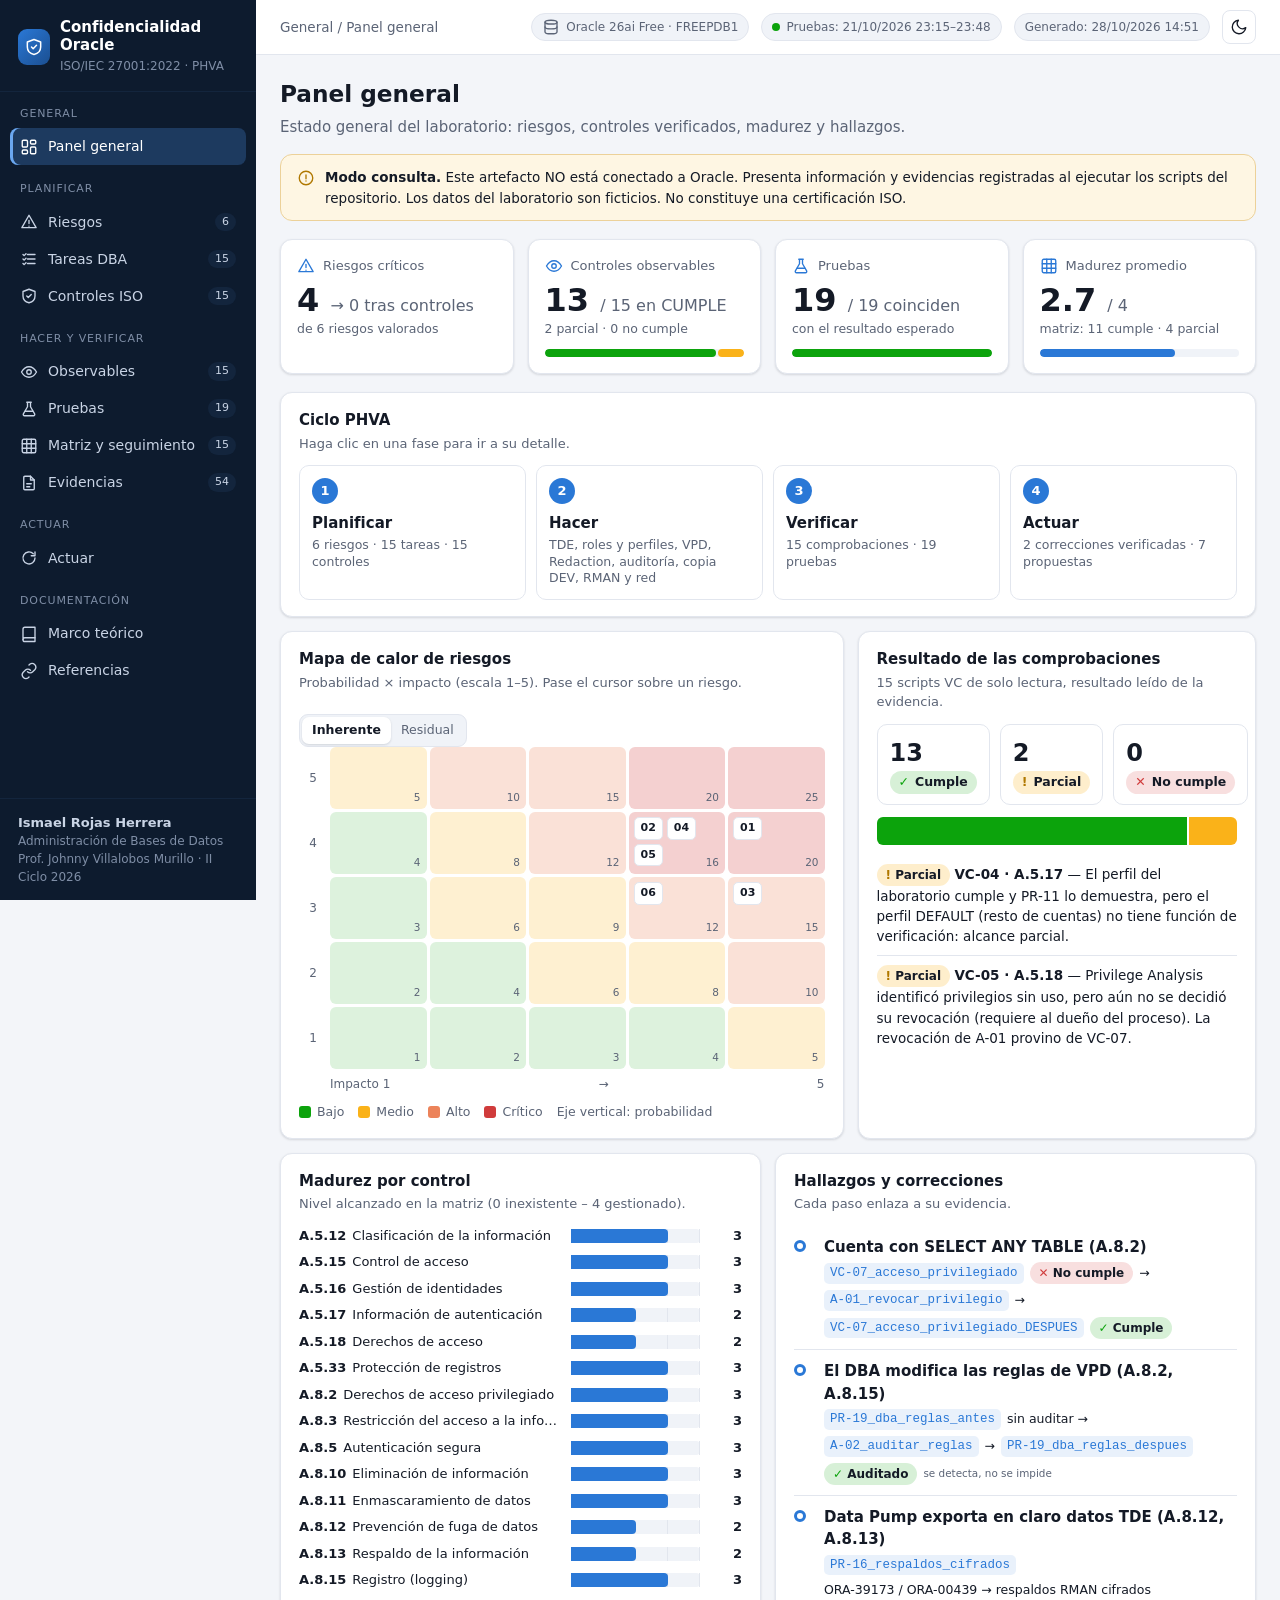
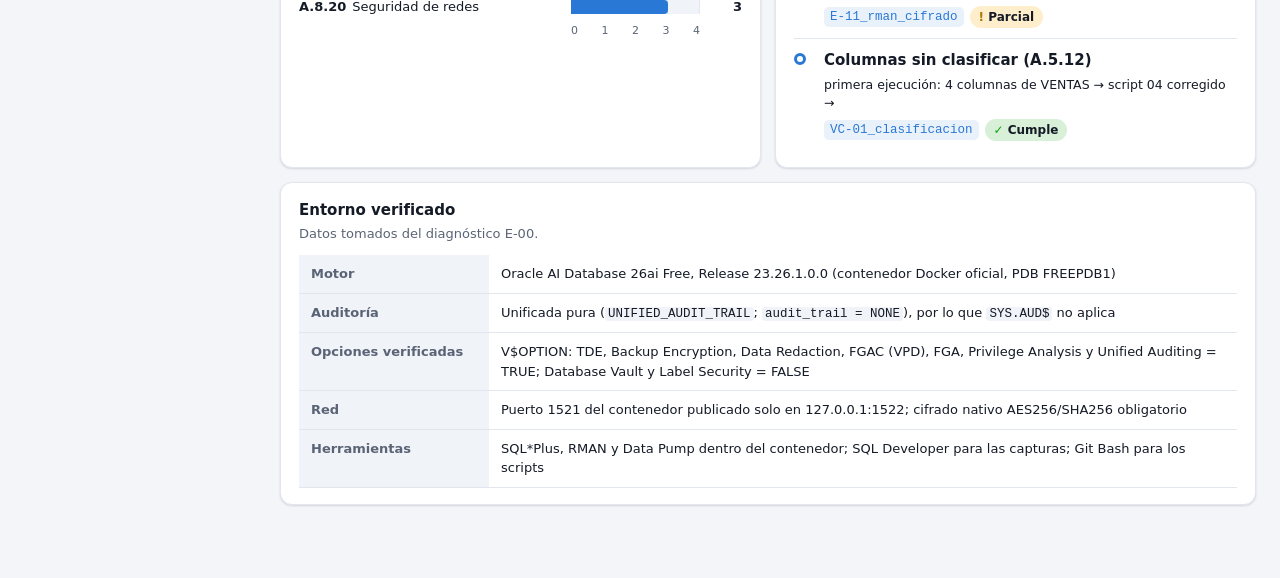
==== commit 65ff8e42: "Tabla de uso de IA: la versión oficial es entregables/Tabla_Uso_IA_Para_Firmar.pdf" ====
--- a/artefacto/index.html
+++ b/artefacto/index.html
@@ -245,7 +245,7 @@
 <span id="migas"></span><span class="esp"></span>
 <span class="insignia ocultable"><svg viewBox="0 0 24 24" aria-hidden="true"><ellipse cx="12" cy="5.5" rx="8" ry="2.5"/><path d="M4 5.5v13c0 1.4 3.6 2.5 8 2.5s8-1.1 8-2.5v-13"/><path d="M4 12c0 1.4 3.6 2.5 8 2.5s8-1.1 8-2.5"/></svg>Oracle 26ai Free · FREEPDB1</span>
 <span class="insignia ocultable" title="Fecha de ejecución de los scripts en Oracle"><span class="punto"></span>Pruebas: 21/10/2026 23:15–23:48</span>
-<span class="insignia ocultable" title="Fecha en que se generó este HTML">Generado: 28/10/2026 12:07</span>
+<span class="insignia ocultable" title="Fecha en que se generó este HTML">Generado: 28/10/2026 14:51</span>
 <button id="tema" class="icono" type="button" aria-label="Cambiar tema claro/oscuro" title="Tema claro/oscuro"><svg viewBox="0 0 24 24" aria-hidden="true"><path d="M21 12.8A9 9 0 1111.2 3a7 7 0 009.8 9.8z"/></svg></button></div>
 <main><section class="pestana" id="inicio" hidden><header><h2>Panel general</h2><p>Estado general del laboratorio: riesgos, controles verificados, madurez y hallazgos.</p></header>
 <div class="aviso"><svg viewBox="0 0 24 24" aria-hidden="true"><circle cx="12" cy="12" r="9"/><path d="M12 8v5M12 16h.01"/></svg><div><strong>Modo consulta.</strong> Este artefacto NO está conectado a Oracle. Presenta información y evidencias registradas al ejecutar los scripts del repositorio. Los datos del laboratorio son ficticios. No constituye una certificación ISO.</div></div>
@@ -3608,7 +3608,7 @@
 
 1 row selected.
 
-</script><script type="application/json" id="datos-seguimiento">{"version": 1, "zona_horaria": "America/Costa_Rica", "generado_en": "28/10/2026 12:07 (hora de Costa Rica)", "ejecucion_evidencias": "21/10/2026 23:15–23:48", "catalogo": [{"id": "A.5.12", "titulo": "Clasificación de la información", "tema": "Organizacional", "tarea": "T07, T15", "riesgo": "R-CONF-01, R-CONF-04", "criterios": ["Sin inventario de datos sensibles", "Clasificación en documentos aparte, no vinculada a la base", "Algunas columnas etiquetadas en el diccionario", "Todas las columnas de negocio etiquetadas y verificadas por script (VC-01)", "Además, la clasificación se revisa periódicamente y alimenta automáticamente Redaction y auditoría"], "vc": "VC-01"}, {"id": "A.5.15", "titulo": "Control de acceso", "tema": "Organizacional", "tarea": "T02", "riesgo": "R-CONF-01", "criterios": ["Acceso con cuentas compartidas o con DBA", "Permisos directos a personas, sin política", "Roles por función, pero con excepciones directas o a PUBLIC", "Solo roles por función, nada a PUBLIC; pruebas negativas lo demuestran (VC-02, PR-05/06/07)", "Además, altas y bajas de roles por flujo aprobado y revisión periódica"], "vc": "VC-02"}, {"id": "A.5.16", "titulo": "Gestión de identidades", "tema": "Organizacional", "tarea": "T01", "riesgo": "R-CONF-02", "criterios": ["Cuentas genéricas o compartidas", "Cuentas individuales, pero con contraseñas por defecto o esquemas con login", "Cuentas individuales; esquemas aún con login", "Cuentas individuales, esquemas NO AUTHENTICATION, sin contraseñas por defecto (VC-03)", "Además, ciclo de vida integrado con RR. HH./IAM y bajas automáticas"], "vc": "VC-03"}, {"id": "A.5.17", "titulo": "Información de autenticación", "tema": "Organizacional", "tarea": "T04", "riesgo": "R-CONF-02", "criterios": ["Sin reglas de contraseña", "Reglas escritas, no aplicadas por la base", "Función de verificación solo en parte de las cuentas", "Función de verificación, vigencia y no reutilización en TODAS las cuentas, probado con PR-11", "Además, gestor de secretos o autenticación centralizada"], "vc": "VC-04"}, {"id": "A.5.18", "titulo": "Derechos de acceso", "tema": "Organizacional", "tarea": "T02, T03", "riesgo": "R-CONF-01", "criterios": ["Nunca se revisan los derechos", "Revisión manual ocasional sin evidencia", "Revisión con herramienta (Privilege Analysis) sin acciones derivadas", "Revisión con herramienta, hallazgos corregidos y re-verificados", "Además, revisión programada (p. ej., trimestral) con aprobación del dueño de la información"], "vc": "VC-05"}, {"id": "A.5.33", "titulo": "Protección de registros", "tema": "Organizacional", "tarea": "T10, T11", "riesgo": "R-CONF-03, R-CONF-05", "criterios": ["Sin auditoría o con el rastro modificable por cualquiera", "Rastro activo sin control de acceso", "Rastro con acceso restringido, sin retención definida", "Rastro protegido (AUDSYS sin login, auditor sin AUDIT_ADMIN) y retención con purga controlada (VC-06, PR-09)", "Además, copia inmutable fuera de la base (SIEM/WORM)"], "vc": "VC-06"}, {"id": "A.8.2", "titulo": "Derechos de acceso privilegiado", "tema": "Tecnológico", "tarea": "T05", "riesgo": "R-CONF-01, R-CONF-05", "criterios": ["Varias cuentas comunes con DBA o ANY", "Privilegios amplios identificados sin corregir", "Sin privilegios amplios en cuentas comunes, pero sin vigilar a los administradores", "Sin privilegios amplios en cuentas comunes (VC-07 después) y uso de privilegios amplios auditado (PR-14, PR-19)", "Además, separación técnica del DBA respecto de los datos (Database Vault) y acceso privilegiado temporal (PAM)"], "vc": "VC-07"}, {"id": "A.8.3", "titulo": "Restricción del acceso a la información", "tema": "Tecnológico", "tarea": "T07, T08", "riesgo": "R-CONF-01, R-CONF-04", "criterios": ["Cualquier usuario con acceso a la tabla ve todo", "Restricción solo en la aplicación", "VPD o vistas en parte de las tablas", "VPD con denegación por defecto en todas las tablas personales, sin cuentas comunes exentas, probado (VC-08, PR-01/02/10)", "Además, reglas gestionadas fuera del alcance del DBA y revisadas periódicamente"], "vc": "VC-08"}, {"id": "A.8.5", "titulo": "Autenticación segura", "tema": "Tecnológico", "tarea": "T04, T13", "riesgo": "R-CONF-02, R-CONF-06", "criterios": ["Sin bloqueo ni límites de sesión", "Bloqueo configurado sin probar", "Bloqueo e inactividad solo en algunas cuentas", "Bloqueo, IDLE_TIME y verificadores 12C probados (VC-09, PR-12, PR-13)", "Además, MFA o autenticación centralizada (Kerberos/IAM)"], "vc": "VC-09"}, {"id": "A.8.10", "titulo": "Eliminación de información", "tema": "Tecnológico", "tarea": "T14", "riesgo": "R-CONF-03", "criterios": ["Los borrados dejan copias recuperables sin control", "Se borra manualmente sin verificar", "Se usa PURGE, sin procedimiento para exports ni respaldos", "Papelera sin datos sensibles (VC-10), PURGE demostrado (PR-17) y exports borrados (PR-16)", "Además, política de retención automatizada y borrado criptográfico de respaldos"], "vc": "VC-10"}, {"id": "A.8.11", "titulo": "Enmascaramiento de datos", "tema": "Tecnológico", "tarea": "T07, T15", "riesgo": "R-CONF-04", "criterios": ["Datos reales visibles para todos y copiados a desarrollo", "Enmascaramiento manual ocasional", "Enmascaramiento solo dinámico o solo estático", "Dinámico (Redaction) y estático (copia DEV) verificados (VC-11, PR-03/04/10)", "Además, enmascaramiento automático en cada clon y pruebas contra inferencia"], "vc": "VC-11"}, {"id": "A.8.12", "titulo": "Prevención de fuga de datos", "tema": "Tecnológico", "tarea": "T06, T09, T10", "riesgo": "R-CONF-03, R-CONF-05", "criterios": ["Datos en claro en archivos y sin detección", "Solo una medida (cifrado o auditoría)", "Cifrado y detección, con vías de fuga conocidas sin cubrir", "TDE probado (PR-15) y detección de lecturas/privilegios amplios (VC-12, PR-14); todas las vías de copia cubiertas", "Además, DLP de red/endpoint y alertas automáticas"], "vc": "VC-12"}, {"id": "A.8.13", "titulo": "Respaldo de la información", "tema": "Tecnológico", "tarea": "T09", "riesgo": "R-CONF-03", "criterios": ["Respaldos en claro y accesibles", "Respaldos en claro con acceso restringido", "Algunos respaldos cifrados", "Todos los respaldos físicos cifrados (RMAN), keystore respaldado y exports controlados (VC-13, PR-16)", "Además, keystore fuera del servidor (HSM/OKV) y pruebas de restauración"], "vc": "VC-13"}, {"id": "A.8.15", "titulo": "Registro (logging)", "tema": "Tecnológico", "tarea": "T10, T11", "riesgo": "R-CONF-05", "criterios": ["Sin auditoría", "Solo auditoría por defecto de Oracle", "Políticas propias sin revisar sus registros", "Políticas sobre datos, accesos, privilegios y controles, con registros reales revisados (VC-14, PR-14)", "Además, envío a SIEM con correlación y alertas"], "vc": "VC-14"}, {"id": "A.8.20", "titulo": "Seguridad de redes", "tema": "Tecnológico", "tarea": "T13", "riesgo": "R-CONF-06", "criterios": ["Tráfico en claro y puerto expuesto", "Puerto restringido, tráfico en claro", "Cifrado opcional (REQUESTED)", "Cifrado obligatorio AES256/SHA256 probado con cliente rechazado (VC-15, PR-18) y puerto solo local", "Además, TLS con certificados y autenticación del servidor"], "vc": "VC-15"}], "base": [{"id": "base-VC-01_clasificacion", "origen": "base", "control": "A.5.12", "fecha": "2026-10-21", "hora": "23:47", "fecha_ejecucion": "2026-10-21 23:47:46 -0600", "evidencia": "VC-01_clasificacion", "resultado_vc": "Cumple", "responsable": "Script VC-01 (automático) y matriz del proyecto", "madurez": 3, "estado": "Cumple", "observaciones": "Las 13 columnas están etiquetadas y VC-01 lo comprueba. No hay revisión periódica ni descubrimiento automático."}, {"id": "base-VC-02_control_acceso_roles", "origen": "base", "control": "A.5.15", "fecha": "2026-10-21", "hora": "23:47", "fecha_ejecucion": "2026-10-21 23:47:48 -0600", "evidencia": "VC-02_control_acceso_roles", "resultado_vc": "Cumple", "responsable": "Script VC-02 (automático) y matriz del proyecto", "madurez": 3, "estado": "Cumple", "observaciones": "Todo el acceso pasa por roles; las pruebas negativas fueron rechazadas. No existe un flujo formal de aprobación."}, {"id": "base-VC-03_identidades", "origen": "base", "control": "A.5.16", "fecha": "2026-10-21", "hora": "23:47", "fecha_ejecucion": "2026-10-21 23:47:51 -0600", "evidencia": "VC-03_identidades", "resultado_vc": "Cumple", "responsable": "Script VC-03 (automático) y matriz del proyecto", "madurez": 3, "estado": "Cumple", "observaciones": "Se cumple el criterio técnico. No hay integración con un sistema de identidades."}, {"id": "base-VC-04_informacion_autenticacion", "origen": "base", "control": "A.5.17", "fecha": "2026-10-21", "hora": "23:47", "fecha_ejecucion": "2026-10-21 23:47:52 -0600", "evidencia": "VC-04_informacion_autenticacion", "resultado_vc": "Parcial", "responsable": "Script VC-04 (automático) y matriz del proyecto", "madurez": 2, "estado": "Parcial", "observaciones": "El perfil del laboratorio cumple y PR-11 lo demuestra, pero el perfil DEFAULT (resto de cuentas) no tiene función de verificación: alcance parcial."}, {"id": "base-VC-05_revision_derechos", "origen": "base", "control": "A.5.18", "fecha": "2026-10-21", "hora": "23:47", "fecha_ejecucion": "2026-10-21 23:47:54 -0600", "evidencia": "VC-05_revision_derechos", "resultado_vc": "Parcial", "responsable": "Script VC-05 (automático) y matriz del proyecto", "madurez": 2, "estado": "Parcial", "observaciones": "Privilege Analysis identificó privilegios sin uso, pero aún no se decidió su revocación (requiere al dueño del proceso). La revocación de A-01 provino de VC-07."}, {"id": "base-VC-06_proteccion_registros", "origen": "base", "control": "A.5.33", "fecha": "2026-10-21", "hora": "23:47", "fecha_ejecucion": "2026-10-21 23:47:55 -0600", "evidencia": "VC-06_proteccion_registros", "resultado_vc": "Cumple", "responsable": "Script VC-06 (automático) y matriz del proyecto", "madurez": 3, "estado": "Cumple", "observaciones": "Rastro protegido y con retención. No hay copia externa: SYS aún puede actuar sobre él."}, {"id": "base-VC-07_acceso_privilegiado", "origen": "base", "control": "A.8.2", "fecha": "2026-10-21", "hora": "23:47", "fecha_ejecucion": "2026-10-21 23:47:57 -0600", "evidencia": "VC-07_acceso_privilegiado", "resultado_vc": "No cumple", "responsable": "Script VC-07 (automático) y matriz del proyecto", "madurez": null, "estado": "No cumple", "observaciones": "Ejecución anterior a la corrección de la fase Actuar; el script dio NO CUMPLE. Para este momento no se asignó madurez: la matriz solo evaluó el estado final."}, {"id": "base-VC-07_acceso_privilegiado_DESPUES", "origen": "base", "control": "A.8.2", "fecha": "2026-10-21", "hora": "23:48", "fecha_ejecucion": "2026-10-21 23:48:17 -0600", "evidencia": "VC-07_acceso_privilegiado_DESPUES", "resultado_vc": "Cumple", "responsable": "Script VC-07 (automático) y matriz del proyecto", "madurez": 3, "estado": "Cumple", "observaciones": "VC-07 detectó APP_RIESGO (NO CUMPLE) y tras A-01 dio CUMPLE. El DBA todavía puede alterar las reglas (PR-19): se detecta, no se impide."}, {"id": "base-VC-08_restriccion_acceso", "origen": "base", "control": "A.8.3", "fecha": "2026-10-21", "hora": "23:47", "fecha_ejecucion": "2026-10-21 23:47:59 -0600", "evidencia": "VC-08_restriccion_acceso", "resultado_vc": "Cumple", "responsable": "Script VC-08 (automático) y matriz del proyecto", "madurez": 3, "estado": "Cumple", "observaciones": "VPD filtra a JUAN, ANA y bloquea a APP_RIESGO. La tabla de reglas es modificable por un DBA (PR-19)."}, {"id": "base-VC-09_autenticacion_segura", "origen": "base", "control": "A.8.5", "fecha": "2026-10-21", "hora": "23:48", "fecha_ejecucion": "2026-10-21 23:48:01 -0600", "evidencia": "VC-09_autenticacion_segura", "resultado_vc": "Cumple", "responsable": "Script VC-09 (automático) y matriz del proyecto", "madurez": 3, "estado": "Cumple", "observaciones": "Bloqueo e inactividad demostrados con ORA-28000 y ORA-02396. No hay MFA."}, {"id": "base-VC-10_eliminacion", "origen": "base", "control": "A.8.10", "fecha": "2026-10-21", "hora": "23:48", "fecha_ejecucion": "2026-10-21 23:48:03 -0600", "evidencia": "VC-10_eliminacion", "resultado_vc": "Cumple", "responsable": "Script VC-10 (automático) y matriz del proyecto", "madurez": 3, "estado": "Cumple", "observaciones": "Demostrado en la base. El borrado físico en SSD/Docker no se puede garantizar; no hay retención automatizada."}, {"id": "base-VC-11_enmascaramiento", "origen": "base", "control": "A.8.11", "fecha": "2026-10-21", "hora": "23:48", "fecha_ejecucion": "2026-10-21 23:48:04 -0600", "evidencia": "VC-11_enmascaramiento", "resultado_vc": "Cumple", "responsable": "Script VC-11 (automático) y matriz del proyecto", "madurez": 3, "estado": "Cumple", "observaciones": "Ambos tipos verificados. El rol DBA está exento de Redaction y la copia DEV se genera con un script manual."}, {"id": "base-VC-12_prevencion_fuga", "origen": "base", "control": "A.8.12", "fecha": "2026-10-21", "hora": "23:48", "fecha_ejecucion": "2026-10-21 23:48:06 -0600", "evidencia": "VC-12_prevencion_fuga", "resultado_vc": "Cumple", "responsable": "Script VC-12 (automático) y matriz del proyecto", "madurez": 2, "estado": "Parcial", "observaciones": "TDE y auditoría funcionan, pero PR-16 mostró que un export de Data Pump guarda en claro los datos TDE (ORA-39173) y Free no permite cifrarlo: hay una vía de fuga que depende de procedimiento. Estado asignado en la matriz: VC-12 da CUMPLE (TDE + detección), pero PR-16 demostró una vía de fuga: el export de Data Pump guarda en claro los datos TDE y Free no permite cifrarlo."}, {"id": "base-VC-13_respaldo", "origen": "base", "control": "A.8.13", "fecha": "2026-10-21", "hora": "23:48", "fecha_ejecucion": "2026-10-21 23:48:08 -0600", "evidencia": "VC-13_respaldo", "resultado_vc": "Cumple", "responsable": "Script VC-13 (automático) y matriz del proyecto", "madurez": 2, "estado": "Parcial", "observaciones": "RMAN cifra por defecto (verificado), pero los exports lógicos no se pueden cifrar en Free y el keystore está en el mismo servidor. Estado asignado en la matriz: VC-13 da CUMPLE para RMAN, pero los exports lógicos no se pueden cifrar en Free (ORA-00439) y el keystore está en el mismo servidor."}, {"id": "base-VC-14_registro_eventos", "origen": "base", "control": "A.8.15", "fecha": "2026-10-21", "hora": "23:48", "fecha_ejecucion": "2026-10-21 23:48:10 -0600", "evidencia": "VC-14_registro_eventos", "resultado_vc": "Cumple", "responsable": "Script VC-14 (automático) y matriz del proyecto", "madurez": null, "estado": "Cumple", "observaciones": "Ejecución anterior a la corrección de la fase Actuar; el script dio CUMPLE. Para este momento no se asignó madurez: la matriz solo evaluó el estado final."}, {"id": "base-VC-14_registro_eventos_DESPUES", "origen": "base", "control": "A.8.15", "fecha": "2026-10-21", "hora": "23:48", "fecha_ejecucion": "2026-10-21 23:48:20 -0600", "evidencia": "VC-14_registro_eventos_DESPUES", "resultado_vc": "Cumple", "responsable": "Script VC-14 (automático) y matriz del proyecto", "madurez": 3, "estado": "Cumple", "observaciones": "Los registros muestran quién, cuándo, qué y el resultado. No hay SIEM."}, {"id": "base-VC-15_seguridad_red", "origen": "base", "control": "A.8.20", "fecha": "2026-10-21", "hora": "23:48", "fecha_ejecucion": "2026-10-21 23:48:12 -0600", "evidencia": "VC-15_seguridad_red", "resultado_vc": "Cumple", "responsable": "Script VC-15 (automático) y matriz del proyecto", "madurez": 3, "estado": "Cumple", "observaciones": "Cifrado nativo obligatorio demostrado. Falta TLS con certificado."}], "demo": [{"id": "demo-01", "control": "A.8.2", "fecha": "2026-07-06", "hora": "", "madurez": 1, "estado": "No cumple", "evidencia": "Ejemplo: revisión manual de DBA_SYS_PRIVS", "observaciones": "Demostración: varias cuentas con privilegios ANY sin justificar.", "responsable": "Demostración", "origen": "demo"}, {"id": "demo-02", "control": "A.8.2", "fecha": "2026-08-03", "hora": "", "madurez": 2, "estado": "Parcial", "evidencia": "Ejemplo: VC-07", "observaciones": "Demostración: se revocaron privilegios a dos cuentas; queda una.", "responsable": "Demostración", "origen": "demo"}, {"id": "demo-03", "control": "A.8.2", "fecha": "2026-09-07", "hora": "", "madurez": 3, "estado": "Cumple", "evidencia": "Ejemplo: VC-07", "observaciones": "Demostración: ninguna cuenta de aplicación conserva privilegios ANY.", "responsable": "Demostración", "origen": "demo"}, {"id": "demo-04", "control": "A.8.2", "fecha": "2026-10-05", "hora": "", "madurez": 3, "estado": "Cumple", "evidencia": "Ejemplo: VC-07", "observaciones": "Demostración: se mantiene sin cambios.", "responsable": "Demostración", "origen": "demo"}, {"id": "demo-05", "control": "A.5.17", "fecha": "2026-07-06", "hora": "", "madurez": 3, "estado": "Cumple", "evidencia": "Ejemplo: VC-04", "observaciones": "Demostración: perfil con función de verificación en todas las cuentas.", "responsable": "Demostración", "origen": "demo"}, {"id": "demo-06", "control": "A.5.17", "fecha": "2026-08-03", "hora": "", "madurez": 3, "estado": "Cumple", "evidencia": "Ejemplo: VC-04", "observaciones": "Demostración: sin cambios.", "responsable": "Demostración", "origen": "demo"}, {"id": "demo-07", "control": "A.5.17", "fecha": "2026-09-07", "hora": "09:00", "madurez": 2, "estado": "Parcial", "evidencia": "Ejemplo: VC-04", "observaciones": "Demostración: cuentas nuevas creadas con el perfil DEFAULT (deterioro).", "responsable": "Demostración", "origen": "demo"}, {"id": "demo-08", "control": "A.5.17", "fecha": "2026-09-07", "hora": "16:30", "madurez": 2, "estado": "Parcial", "evidencia": "Ejemplo: VC-04", "observaciones": "Demostración: segunda revisión del mismo día; se confirma el hallazgo.", "responsable": "Demostración", "origen": "demo"}, {"id": "demo-09", "control": "A.5.17", "fecha": "2026-10-05", "hora": "", "madurez": 1, "estado": "No cumple", "evidencia": "Ejemplo: VC-04", "observaciones": "Demostración: el perfil del laboratorio se desactivó por error.", "responsable": "Demostración", "origen": "demo"}, {"id": "demo-10", "control": "A.8.12", "fecha": "2026-07-06", "hora": "", "madurez": 2, "estado": "Parcial", "evidencia": "Ejemplo: VC-12", "observaciones": "Demostración: TDE activo; los exports siguen sin cifrar.", "responsable": "Demostración", "origen": "demo"}, {"id": "demo-11", "control": "A.8.12", "fecha": "2026-08-17", "hora": "", "madurez": 2, "estado": "Parcial", "evidencia": "Ejemplo: VC-12", "observaciones": "Demostración: sin cambios (estable).", "responsable": "Demostración", "origen": "demo"}, {"id": "demo-12", "control": "A.8.12", "fecha": "2026-10-05", "hora": "", "madurez": 2, "estado": "Parcial", "evidencia": "Ejemplo: VC-12", "observaciones": "Demostración: sin cambios (estable).", "responsable": "Demostración", "origen": "demo"}, {"id": "demo-13", "control": "A.8.20", "fecha": "2026-07-20", "hora": "", "madurez": 1, "estado": "No cumple", "evidencia": "Ejemplo: VC-15", "observaciones": "Demostración: conexiones sin cifrar permitidas.", "responsable": "Demostración", "origen": "demo"}, {"id": "demo-14", "control": "A.8.20", "fecha": "2026-08-24", "hora": "", "madurez": 3, "estado": "Cumple", "evidencia": "Ejemplo: VC-15", "observaciones": "Demostración: cifrado nativo obligatorio.", "responsable": "Demostración", "origen": "demo"}, {"id": "demo-15", "control": "A.8.20", "fecha": "2026-10-19", "hora": "", "madurez": 4, "estado": "Cumple", "evidencia": "Ejemplo: VC-15", "observaciones": "Demostración: verificación periódica automatizada.", "responsable": "Demostración", "origen": "demo"}], "aviso_demo": "DATOS DE DEMOSTRACIÓN. Son ficticios y solo sirven para mostrar cómo se ve la evolución temporal de varios controles. No son resultados del laboratorio, no tienen evidencia en Oracle y el artefacto nunca los mezcla con los datos reales ni con sus indicadores."}</script>
+</script><script type="application/json" id="datos-seguimiento">{"version": 1, "zona_horaria": "America/Costa_Rica", "generado_en": "28/10/2026 14:51 (hora de Costa Rica)", "ejecucion_evidencias": "21/10/2026 23:15–23:48", "catalogo": [{"id": "A.5.12", "titulo": "Clasificación de la información", "tema": "Organizacional", "tarea": "T07, T15", "riesgo": "R-CONF-01, R-CONF-04", "criterios": ["Sin inventario de datos sensibles", "Clasificación en documentos aparte, no vinculada a la base", "Algunas columnas etiquetadas en el diccionario", "Todas las columnas de negocio etiquetadas y verificadas por script (VC-01)", "Además, la clasificación se revisa periódicamente y alimenta automáticamente Redaction y auditoría"], "vc": "VC-01"}, {"id": "A.5.15", "titulo": "Control de acceso", "tema": "Organizacional", "tarea": "T02", "riesgo": "R-CONF-01", "criterios": ["Acceso con cuentas compartidas o con DBA", "Permisos directos a personas, sin política", "Roles por función, pero con excepciones directas o a PUBLIC", "Solo roles por función, nada a PUBLIC; pruebas negativas lo demuestran (VC-02, PR-05/06/07)", "Además, altas y bajas de roles por flujo aprobado y revisión periódica"], "vc": "VC-02"}, {"id": "A.5.16", "titulo": "Gestión de identidades", "tema": "Organizacional", "tarea": "T01", "riesgo": "R-CONF-02", "criterios": ["Cuentas genéricas o compartidas", "Cuentas individuales, pero con contraseñas por defecto o esquemas con login", "Cuentas individuales; esquemas aún con login", "Cuentas individuales, esquemas NO AUTHENTICATION, sin contraseñas por defecto (VC-03)", "Además, ciclo de vida integrado con RR. HH./IAM y bajas automáticas"], "vc": "VC-03"}, {"id": "A.5.17", "titulo": "Información de autenticación", "tema": "Organizacional", "tarea": "T04", "riesgo": "R-CONF-02", "criterios": ["Sin reglas de contraseña", "Reglas escritas, no aplicadas por la base", "Función de verificación solo en parte de las cuentas", "Función de verificación, vigencia y no reutilización en TODAS las cuentas, probado con PR-11", "Además, gestor de secretos o autenticación centralizada"], "vc": "VC-04"}, {"id": "A.5.18", "titulo": "Derechos de acceso", "tema": "Organizacional", "tarea": "T02, T03", "riesgo": "R-CONF-01", "criterios": ["Nunca se revisan los derechos", "Revisión manual ocasional sin evidencia", "Revisión con herramienta (Privilege Analysis) sin acciones derivadas", "Revisión con herramienta, hallazgos corregidos y re-verificados", "Además, revisión programada (p. ej., trimestral) con aprobación del dueño de la información"], "vc": "VC-05"}, {"id": "A.5.33", "titulo": "Protección de registros", "tema": "Organizacional", "tarea": "T10, T11", "riesgo": "R-CONF-03, R-CONF-05", "criterios": ["Sin auditoría o con el rastro modificable por cualquiera", "Rastro activo sin control de acceso", "Rastro con acceso restringido, sin retención definida", "Rastro protegido (AUDSYS sin login, auditor sin AUDIT_ADMIN) y retención con purga controlada (VC-06, PR-09)", "Además, copia inmutable fuera de la base (SIEM/WORM)"], "vc": "VC-06"}, {"id": "A.8.2", "titulo": "Derechos de acceso privilegiado", "tema": "Tecnológico", "tarea": "T05", "riesgo": "R-CONF-01, R-CONF-05", "criterios": ["Varias cuentas comunes con DBA o ANY", "Privilegios amplios identificados sin corregir", "Sin privilegios amplios en cuentas comunes, pero sin vigilar a los administradores", "Sin privilegios amplios en cuentas comunes (VC-07 después) y uso de privilegios amplios auditado (PR-14, PR-19)", "Además, separación técnica del DBA respecto de los datos (Database Vault) y acceso privilegiado temporal (PAM)"], "vc": "VC-07"}, {"id": "A.8.3", "titulo": "Restricción del acceso a la información", "tema": "Tecnológico", "tarea": "T07, T08", "riesgo": "R-CONF-01, R-CONF-04", "criterios": ["Cualquier usuario con acceso a la tabla ve todo", "Restricción solo en la aplicación", "VPD o vistas en parte de las tablas", "VPD con denegación por defecto en todas las tablas personales, sin cuentas comunes exentas, probado (VC-08, PR-01/02/10)", "Además, reglas gestionadas fuera del alcance del DBA y revisadas periódicamente"], "vc": "VC-08"}, {"id": "A.8.5", "titulo": "Autenticación segura", "tema": "Tecnológico", "tarea": "T04, T13", "riesgo": "R-CONF-02, R-CONF-06", "criterios": ["Sin bloqueo ni límites de sesión", "Bloqueo configurado sin probar", "Bloqueo e inactividad solo en algunas cuentas", "Bloqueo, IDLE_TIME y verificadores 12C probados (VC-09, PR-12, PR-13)", "Además, MFA o autenticación centralizada (Kerberos/IAM)"], "vc": "VC-09"}, {"id": "A.8.10", "titulo": "Eliminación de información", "tema": "Tecnológico", "tarea": "T14", "riesgo": "R-CONF-03", "criterios": ["Los borrados dejan copias recuperables sin control", "Se borra manualmente sin verificar", "Se usa PURGE, sin procedimiento para exports ni respaldos", "Papelera sin datos sensibles (VC-10), PURGE demostrado (PR-17) y exports borrados (PR-16)", "Además, política de retención automatizada y borrado criptográfico de respaldos"], "vc": "VC-10"}, {"id": "A.8.11", "titulo": "Enmascaramiento de datos", "tema": "Tecnológico", "tarea": "T07, T15", "riesgo": "R-CONF-04", "criterios": ["Datos reales visibles para todos y copiados a desarrollo", "Enmascaramiento manual ocasional", "Enmascaramiento solo dinámico o solo estático", "Dinámico (Redaction) y estático (copia DEV) verificados (VC-11, PR-03/04/10)", "Además, enmascaramiento automático en cada clon y pruebas contra inferencia"], "vc": "VC-11"}, {"id": "A.8.12", "titulo": "Prevención de fuga de datos", "tema": "Tecnológico", "tarea": "T06, T09, T10", "riesgo": "R-CONF-03, R-CONF-05", "criterios": ["Datos en claro en archivos y sin detección", "Solo una medida (cifrado o auditoría)", "Cifrado y detección, con vías de fuga conocidas sin cubrir", "TDE probado (PR-15) y detección de lecturas/privilegios amplios (VC-12, PR-14); todas las vías de copia cubiertas", "Además, DLP de red/endpoint y alertas automáticas"], "vc": "VC-12"}, {"id": "A.8.13", "titulo": "Respaldo de la información", "tema": "Tecnológico", "tarea": "T09", "riesgo": "R-CONF-03", "criterios": ["Respaldos en claro y accesibles", "Respaldos en claro con acceso restringido", "Algunos respaldos cifrados", "Todos los respaldos físicos cifrados (RMAN), keystore respaldado y exports controlados (VC-13, PR-16)", "Además, keystore fuera del servidor (HSM/OKV) y pruebas de restauración"], "vc": "VC-13"}, {"id": "A.8.15", "titulo": "Registro (logging)", "tema": "Tecnológico", "tarea": "T10, T11", "riesgo": "R-CONF-05", "criterios": ["Sin auditoría", "Solo auditoría por defecto de Oracle", "Políticas propias sin revisar sus registros", "Políticas sobre datos, accesos, privilegios y controles, con registros reales revisados (VC-14, PR-14)", "Además, envío a SIEM con correlación y alertas"], "vc": "VC-14"}, {"id": "A.8.20", "titulo": "Seguridad de redes", "tema": "Tecnológico", "tarea": "T13", "riesgo": "R-CONF-06", "criterios": ["Tráfico en claro y puerto expuesto", "Puerto restringido, tráfico en claro", "Cifrado opcional (REQUESTED)", "Cifrado obligatorio AES256/SHA256 probado con cliente rechazado (VC-15, PR-18) y puerto solo local", "Además, TLS con certificados y autenticación del servidor"], "vc": "VC-15"}], "base": [{"id": "base-VC-01_clasificacion", "origen": "base", "control": "A.5.12", "fecha": "2026-10-21", "hora": "23:47", "fecha_ejecucion": "2026-10-21 23:47:46 -0600", "evidencia": "VC-01_clasificacion", "resultado_vc": "Cumple", "responsable": "Script VC-01 (automático) y matriz del proyecto", "madurez": 3, "estado": "Cumple", "observaciones": "Las 13 columnas están etiquetadas y VC-01 lo comprueba. No hay revisión periódica ni descubrimiento automático."}, {"id": "base-VC-02_control_acceso_roles", "origen": "base", "control": "A.5.15", "fecha": "2026-10-21", "hora": "23:47", "fecha_ejecucion": "2026-10-21 23:47:48 -0600", "evidencia": "VC-02_control_acceso_roles", "resultado_vc": "Cumple", "responsable": "Script VC-02 (automático) y matriz del proyecto", "madurez": 3, "estado": "Cumple", "observaciones": "Todo el acceso pasa por roles; las pruebas negativas fueron rechazadas. No existe un flujo formal de aprobación."}, {"id": "base-VC-03_identidades", "origen": "base", "control": "A.5.16", "fecha": "2026-10-21", "hora": "23:47", "fecha_ejecucion": "2026-10-21 23:47:51 -0600", "evidencia": "VC-03_identidades", "resultado_vc": "Cumple", "responsable": "Script VC-03 (automático) y matriz del proyecto", "madurez": 3, "estado": "Cumple", "observaciones": "Se cumple el criterio técnico. No hay integración con un sistema de identidades."}, {"id": "base-VC-04_informacion_autenticacion", "origen": "base", "control": "A.5.17", "fecha": "2026-10-21", "hora": "23:47", "fecha_ejecucion": "2026-10-21 23:47:52 -0600", "evidencia": "VC-04_informacion_autenticacion", "resultado_vc": "Parcial", "responsable": "Script VC-04 (automático) y matriz del proyecto", "madurez": 2, "estado": "Parcial", "observaciones": "El perfil del laboratorio cumple y PR-11 lo demuestra, pero el perfil DEFAULT (resto de cuentas) no tiene función de verificación: alcance parcial."}, {"id": "base-VC-05_revision_derechos", "origen": "base", "control": "A.5.18", "fecha": "2026-10-21", "hora": "23:47", "fecha_ejecucion": "2026-10-21 23:47:54 -0600", "evidencia": "VC-05_revision_derechos", "resultado_vc": "Parcial", "responsable": "Script VC-05 (automático) y matriz del proyecto", "madurez": 2, "estado": "Parcial", "observaciones": "Privilege Analysis identificó privilegios sin uso, pero aún no se decidió su revocación (requiere al dueño del proceso). La revocación de A-01 provino de VC-07."}, {"id": "base-VC-06_proteccion_registros", "origen": "base", "control": "A.5.33", "fecha": "2026-10-21", "hora": "23:47", "fecha_ejecucion": "2026-10-21 23:47:55 -0600", "evidencia": "VC-06_proteccion_registros", "resultado_vc": "Cumple", "responsable": "Script VC-06 (automático) y matriz del proyecto", "madurez": 3, "estado": "Cumple", "observaciones": "Rastro protegido y con retención. No hay copia externa: SYS aún puede actuar sobre él."}, {"id": "base-VC-07_acceso_privilegiado", "origen": "base", "control": "A.8.2", "fecha": "2026-10-21", "hora": "23:47", "fecha_ejecucion": "2026-10-21 23:47:57 -0600", "evidencia": "VC-07_acceso_privilegiado", "resultado_vc": "No cumple", "responsable": "Script VC-07 (automático) y matriz del proyecto", "madurez": null, "estado": "No cumple", "observaciones": "Ejecución anterior a la corrección de la fase Actuar; el script dio NO CUMPLE. Para este momento no se asignó madurez: la matriz solo evaluó el estado final."}, {"id": "base-VC-07_acceso_privilegiado_DESPUES", "origen": "base", "control": "A.8.2", "fecha": "2026-10-21", "hora": "23:48", "fecha_ejecucion": "2026-10-21 23:48:17 -0600", "evidencia": "VC-07_acceso_privilegiado_DESPUES", "resultado_vc": "Cumple", "responsable": "Script VC-07 (automático) y matriz del proyecto", "madurez": 3, "estado": "Cumple", "observaciones": "VC-07 detectó APP_RIESGO (NO CUMPLE) y tras A-01 dio CUMPLE. El DBA todavía puede alterar las reglas (PR-19): se detecta, no se impide."}, {"id": "base-VC-08_restriccion_acceso", "origen": "base", "control": "A.8.3", "fecha": "2026-10-21", "hora": "23:47", "fecha_ejecucion": "2026-10-21 23:47:59 -0600", "evidencia": "VC-08_restriccion_acceso", "resultado_vc": "Cumple", "responsable": "Script VC-08 (automático) y matriz del proyecto", "madurez": 3, "estado": "Cumple", "observaciones": "VPD filtra a JUAN, ANA y bloquea a APP_RIESGO. La tabla de reglas es modificable por un DBA (PR-19)."}, {"id": "base-VC-09_autenticacion_segura", "origen": "base", "control": "A.8.5", "fecha": "2026-10-21", "hora": "23:48", "fecha_ejecucion": "2026-10-21 23:48:01 -0600", "evidencia": "VC-09_autenticacion_segura", "resultado_vc": "Cumple", "responsable": "Script VC-09 (automático) y matriz del proyecto", "madurez": 3, "estado": "Cumple", "observaciones": "Bloqueo e inactividad demostrados con ORA-28000 y ORA-02396. No hay MFA."}, {"id": "base-VC-10_eliminacion", "origen": "base", "control": "A.8.10", "fecha": "2026-10-21", "hora": "23:48", "fecha_ejecucion": "2026-10-21 23:48:03 -0600", "evidencia": "VC-10_eliminacion", "resultado_vc": "Cumple", "responsable": "Script VC-10 (automático) y matriz del proyecto", "madurez": 3, "estado": "Cumple", "observaciones": "Demostrado en la base. El borrado físico en SSD/Docker no se puede garantizar; no hay retención automatizada."}, {"id": "base-VC-11_enmascaramiento", "origen": "base", "control": "A.8.11", "fecha": "2026-10-21", "hora": "23:48", "fecha_ejecucion": "2026-10-21 23:48:04 -0600", "evidencia": "VC-11_enmascaramiento", "resultado_vc": "Cumple", "responsable": "Script VC-11 (automático) y matriz del proyecto", "madurez": 3, "estado": "Cumple", "observaciones": "Ambos tipos verificados. El rol DBA está exento de Redaction y la copia DEV se genera con un script manual."}, {"id": "base-VC-12_prevencion_fuga", "origen": "base", "control": "A.8.12", "fecha": "2026-10-21", "hora": "23:48", "fecha_ejecucion": "2026-10-21 23:48:06 -0600", "evidencia": "VC-12_prevencion_fuga", "resultado_vc": "Cumple", "responsable": "Script VC-12 (automático) y matriz del proyecto", "madurez": 2, "estado": "Parcial", "observaciones": "TDE y auditoría funcionan, pero PR-16 mostró que un export de Data Pump guarda en claro los datos TDE (ORA-39173) y Free no permite cifrarlo: hay una vía de fuga que depende de procedimiento. Estado asignado en la matriz: VC-12 da CUMPLE (TDE + detección), pero PR-16 demostró una vía de fuga: el export de Data Pump guarda en claro los datos TDE y Free no permite cifrarlo."}, {"id": "base-VC-13_respaldo", "origen": "base", "control": "A.8.13", "fecha": "2026-10-21", "hora": "23:48", "fecha_ejecucion": "2026-10-21 23:48:08 -0600", "evidencia": "VC-13_respaldo", "resultado_vc": "Cumple", "responsable": "Script VC-13 (automático) y matriz del proyecto", "madurez": 2, "estado": "Parcial", "observaciones": "RMAN cifra por defecto (verificado), pero los exports lógicos no se pueden cifrar en Free y el keystore está en el mismo servidor. Estado asignado en la matriz: VC-13 da CUMPLE para RMAN, pero los exports lógicos no se pueden cifrar en Free (ORA-00439) y el keystore está en el mismo servidor."}, {"id": "base-VC-14_registro_eventos", "origen": "base", "control": "A.8.15", "fecha": "2026-10-21", "hora": "23:48", "fecha_ejecucion": "2026-10-21 23:48:10 -0600", "evidencia": "VC-14_registro_eventos", "resultado_vc": "Cumple", "responsable": "Script VC-14 (automático) y matriz del proyecto", "madurez": null, "estado": "Cumple", "observaciones": "Ejecución anterior a la corrección de la fase Actuar; el script dio CUMPLE. Para este momento no se asignó madurez: la matriz solo evaluó el estado final."}, {"id": "base-VC-14_registro_eventos_DESPUES", "origen": "base", "control": "A.8.15", "fecha": "2026-10-21", "hora": "23:48", "fecha_ejecucion": "2026-10-21 23:48:20 -0600", "evidencia": "VC-14_registro_eventos_DESPUES", "resultado_vc": "Cumple", "responsable": "Script VC-14 (automático) y matriz del proyecto", "madurez": 3, "estado": "Cumple", "observaciones": "Los registros muestran quién, cuándo, qué y el resultado. No hay SIEM."}, {"id": "base-VC-15_seguridad_red", "origen": "base", "control": "A.8.20", "fecha": "2026-10-21", "hora": "23:48", "fecha_ejecucion": "2026-10-21 23:48:12 -0600", "evidencia": "VC-15_seguridad_red", "resultado_vc": "Cumple", "responsable": "Script VC-15 (automático) y matriz del proyecto", "madurez": 3, "estado": "Cumple", "observaciones": "Cifrado nativo obligatorio demostrado. Falta TLS con certificado."}], "demo": [{"id": "demo-01", "control": "A.8.2", "fecha": "2026-07-06", "hora": "", "madurez": 1, "estado": "No cumple", "evidencia": "Ejemplo: revisión manual de DBA_SYS_PRIVS", "observaciones": "Demostración: varias cuentas con privilegios ANY sin justificar.", "responsable": "Demostración", "origen": "demo"}, {"id": "demo-02", "control": "A.8.2", "fecha": "2026-08-03", "hora": "", "madurez": 2, "estado": "Parcial", "evidencia": "Ejemplo: VC-07", "observaciones": "Demostración: se revocaron privilegios a dos cuentas; queda una.", "responsable": "Demostración", "origen": "demo"}, {"id": "demo-03", "control": "A.8.2", "fecha": "2026-09-07", "hora": "", "madurez": 3, "estado": "Cumple", "evidencia": "Ejemplo: VC-07", "observaciones": "Demostración: ninguna cuenta de aplicación conserva privilegios ANY.", "responsable": "Demostración", "origen": "demo"}, {"id": "demo-04", "control": "A.8.2", "fecha": "2026-10-05", "hora": "", "madurez": 3, "estado": "Cumple", "evidencia": "Ejemplo: VC-07", "observaciones": "Demostración: se mantiene sin cambios.", "responsable": "Demostración", "origen": "demo"}, {"id": "demo-05", "control": "A.5.17", "fecha": "2026-07-06", "hora": "", "madurez": 3, "estado": "Cumple", "evidencia": "Ejemplo: VC-04", "observaciones": "Demostración: perfil con función de verificación en todas las cuentas.", "responsable": "Demostración", "origen": "demo"}, {"id": "demo-06", "control": "A.5.17", "fecha": "2026-08-03", "hora": "", "madurez": 3, "estado": "Cumple", "evidencia": "Ejemplo: VC-04", "observaciones": "Demostración: sin cambios.", "responsable": "Demostración", "origen": "demo"}, {"id": "demo-07", "control": "A.5.17", "fecha": "2026-09-07", "hora": "09:00", "madurez": 2, "estado": "Parcial", "evidencia": "Ejemplo: VC-04", "observaciones": "Demostración: cuentas nuevas creadas con el perfil DEFAULT (deterioro).", "responsable": "Demostración", "origen": "demo"}, {"id": "demo-08", "control": "A.5.17", "fecha": "2026-09-07", "hora": "16:30", "madurez": 2, "estado": "Parcial", "evidencia": "Ejemplo: VC-04", "observaciones": "Demostración: segunda revisión del mismo día; se confirma el hallazgo.", "responsable": "Demostración", "origen": "demo"}, {"id": "demo-09", "control": "A.5.17", "fecha": "2026-10-05", "hora": "", "madurez": 1, "estado": "No cumple", "evidencia": "Ejemplo: VC-04", "observaciones": "Demostración: el perfil del laboratorio se desactivó por error.", "responsable": "Demostración", "origen": "demo"}, {"id": "demo-10", "control": "A.8.12", "fecha": "2026-07-06", "hora": "", "madurez": 2, "estado": "Parcial", "evidencia": "Ejemplo: VC-12", "observaciones": "Demostración: TDE activo; los exports siguen sin cifrar.", "responsable": "Demostración", "origen": "demo"}, {"id": "demo-11", "control": "A.8.12", "fecha": "2026-08-17", "hora": "", "madurez": 2, "estado": "Parcial", "evidencia": "Ejemplo: VC-12", "observaciones": "Demostración: sin cambios (estable).", "responsable": "Demostración", "origen": "demo"}, {"id": "demo-12", "control": "A.8.12", "fecha": "2026-10-05", "hora": "", "madurez": 2, "estado": "Parcial", "evidencia": "Ejemplo: VC-12", "observaciones": "Demostración: sin cambios (estable).", "responsable": "Demostración", "origen": "demo"}, {"id": "demo-13", "control": "A.8.20", "fecha": "2026-07-20", "hora": "", "madurez": 1, "estado": "No cumple", "evidencia": "Ejemplo: VC-15", "observaciones": "Demostración: conexiones sin cifrar permitidas.", "responsable": "Demostración", "origen": "demo"}, {"id": "demo-14", "control": "A.8.20", "fecha": "2026-08-24", "hora": "", "madurez": 3, "estado": "Cumple", "evidencia": "Ejemplo: VC-15", "observaciones": "Demostración: cifrado nativo obligatorio.", "responsable": "Demostración", "origen": "demo"}, {"id": "demo-15", "control": "A.8.20", "fecha": "2026-10-19", "hora": "", "madurez": 4, "estado": "Cumple", "evidencia": "Ejemplo: VC-15", "observaciones": "Demostración: verificación periódica automatizada.", "responsable": "Demostración", "origen": "demo"}], "aviso_demo": "DATOS DE DEMOSTRACIÓN. Son ficticios y solo sirven para mostrar cómo se ve la evolución temporal de varios controles. No son resultados del laboratorio, no tienen evidencia en Oracle y el artefacto nunca los mezcla con los datos reales ni con sus indicadores."}</script>
 <script>
 const qs=(s,r=document)=>r.querySelector(s),qsa=(s,r=document)=>[...r.querySelectorAll(s)];
 function mostrar(id){qsa('.pestana').forEach(p=>p.hidden=p.id!==id);
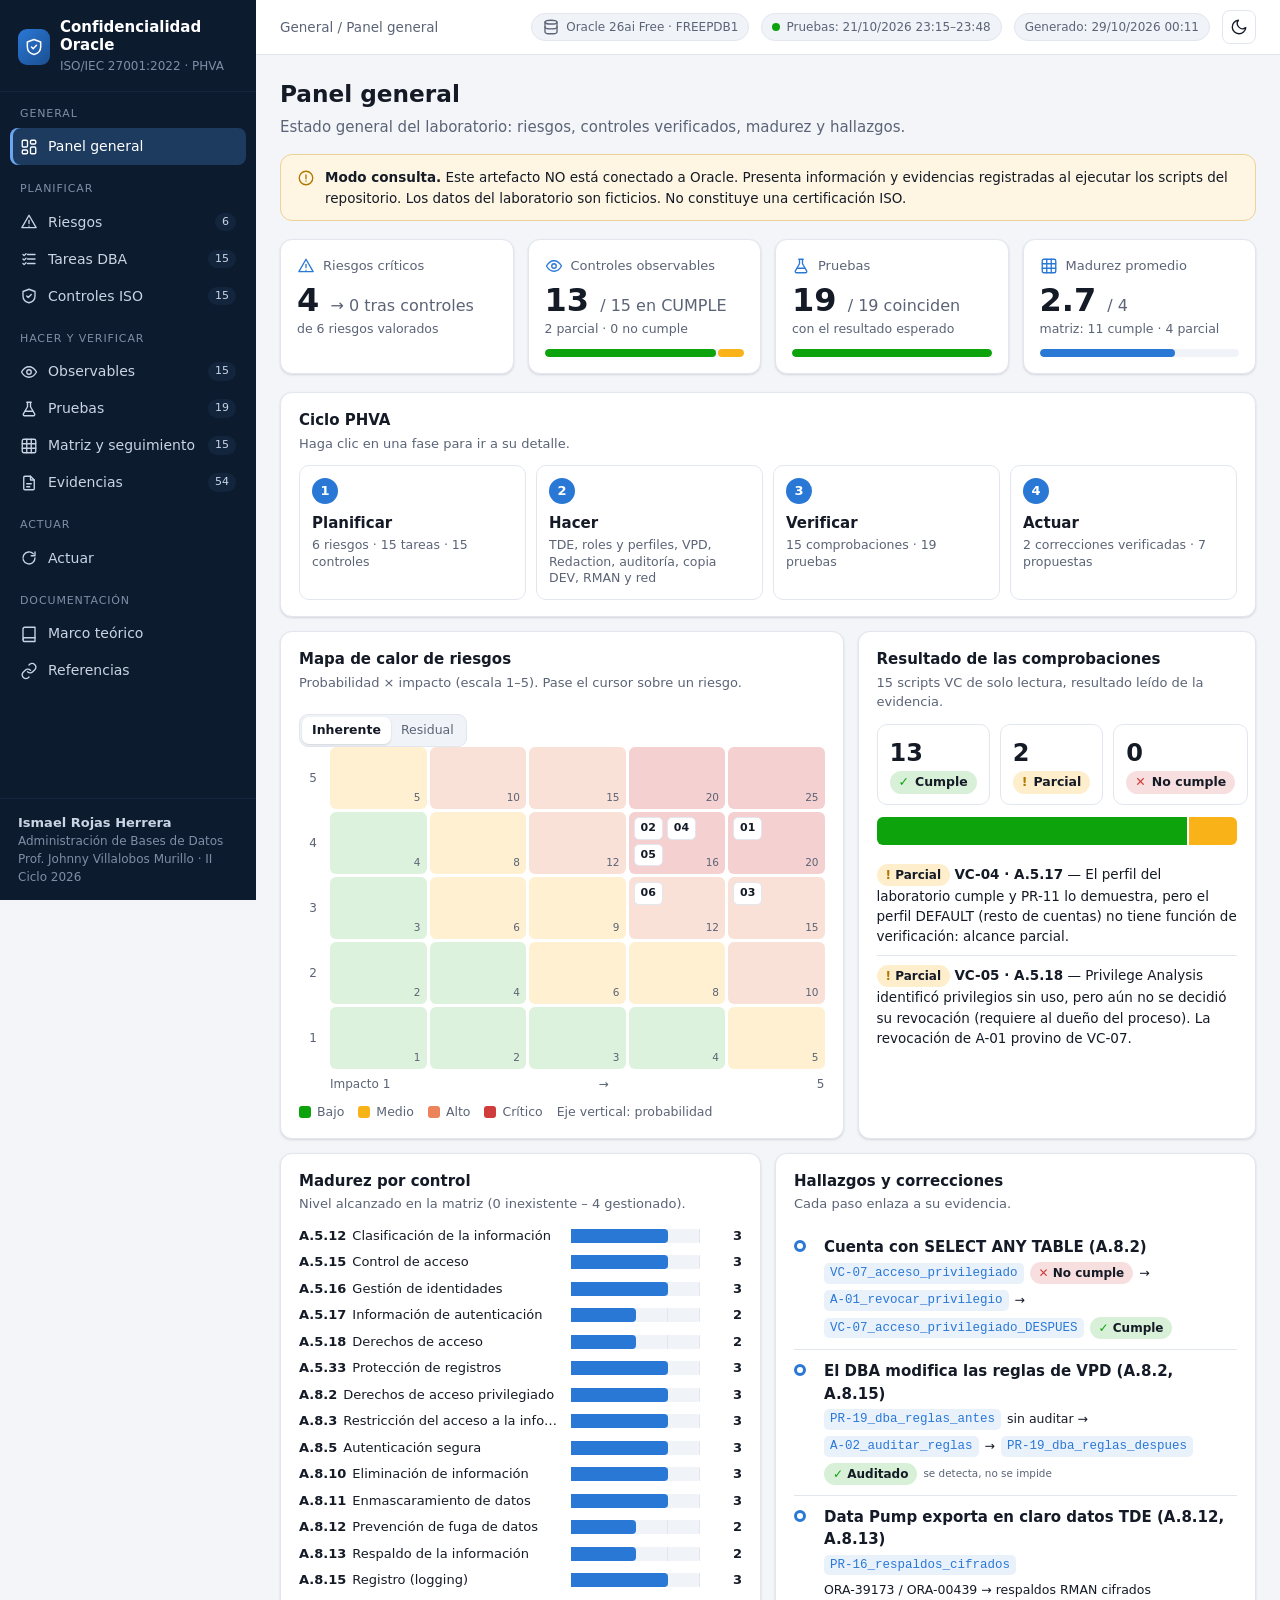
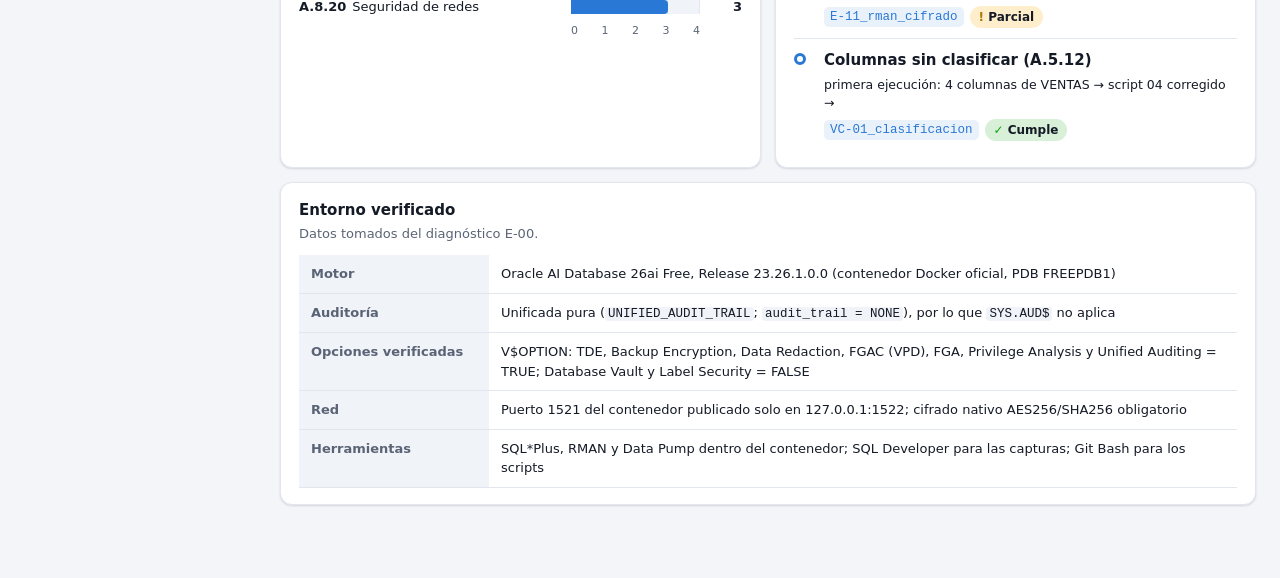
==== commit cf46bce3: "Entrega final: repositorio público, guion del video y referencias a la tabla firmada" ====
--- a/artefacto/index.html
+++ b/artefacto/index.html
@@ -245,7 +245,7 @@
 <span id="migas"></span><span class="esp"></span>
 <span class="insignia ocultable"><svg viewBox="0 0 24 24" aria-hidden="true"><ellipse cx="12" cy="5.5" rx="8" ry="2.5"/><path d="M4 5.5v13c0 1.4 3.6 2.5 8 2.5s8-1.1 8-2.5v-13"/><path d="M4 12c0 1.4 3.6 2.5 8 2.5s8-1.1 8-2.5"/></svg>Oracle 26ai Free · FREEPDB1</span>
 <span class="insignia ocultable" title="Fecha de ejecución de los scripts en Oracle"><span class="punto"></span>Pruebas: 21/10/2026 23:15–23:48</span>
-<span class="insignia ocultable" title="Fecha en que se generó este HTML">Generado: 28/10/2026 14:51</span>
+<span class="insignia ocultable" title="Fecha en que se generó este HTML">Generado: 29/10/2026 00:11</span>
 <button id="tema" class="icono" type="button" aria-label="Cambiar tema claro/oscuro" title="Tema claro/oscuro"><svg viewBox="0 0 24 24" aria-hidden="true"><path d="M21 12.8A9 9 0 1111.2 3a7 7 0 009.8 9.8z"/></svg></button></div>
 <main><section class="pestana" id="inicio" hidden><header><h2>Panel general</h2><p>Estado general del laboratorio: riesgos, controles verificados, madurez y hallazgos.</p></header>
 <div class="aviso"><svg viewBox="0 0 24 24" aria-hidden="true"><circle cx="12" cy="12" r="9"/><path d="M12 8v5M12 16h.01"/></svg><div><strong>Modo consulta.</strong> Este artefacto NO está conectado a Oracle. Presenta información y evidencias registradas al ejecutar los scripts del repositorio. Los datos del laboratorio son ficticios. No constituye una certificación ISO.</div></div>
@@ -3608,7 +3608,7 @@
 
 1 row selected.
 
-</script><script type="application/json" id="datos-seguimiento">{"version": 1, "zona_horaria": "America/Costa_Rica", "generado_en": "28/10/2026 14:51 (hora de Costa Rica)", "ejecucion_evidencias": "21/10/2026 23:15–23:48", "catalogo": [{"id": "A.5.12", "titulo": "Clasificación de la información", "tema": "Organizacional", "tarea": "T07, T15", "riesgo": "R-CONF-01, R-CONF-04", "criterios": ["Sin inventario de datos sensibles", "Clasificación en documentos aparte, no vinculada a la base", "Algunas columnas etiquetadas en el diccionario", "Todas las columnas de negocio etiquetadas y verificadas por script (VC-01)", "Además, la clasificación se revisa periódicamente y alimenta automáticamente Redaction y auditoría"], "vc": "VC-01"}, {"id": "A.5.15", "titulo": "Control de acceso", "tema": "Organizacional", "tarea": "T02", "riesgo": "R-CONF-01", "criterios": ["Acceso con cuentas compartidas o con DBA", "Permisos directos a personas, sin política", "Roles por función, pero con excepciones directas o a PUBLIC", "Solo roles por función, nada a PUBLIC; pruebas negativas lo demuestran (VC-02, PR-05/06/07)", "Además, altas y bajas de roles por flujo aprobado y revisión periódica"], "vc": "VC-02"}, {"id": "A.5.16", "titulo": "Gestión de identidades", "tema": "Organizacional", "tarea": "T01", "riesgo": "R-CONF-02", "criterios": ["Cuentas genéricas o compartidas", "Cuentas individuales, pero con contraseñas por defecto o esquemas con login", "Cuentas individuales; esquemas aún con login", "Cuentas individuales, esquemas NO AUTHENTICATION, sin contraseñas por defecto (VC-03)", "Además, ciclo de vida integrado con RR. HH./IAM y bajas automáticas"], "vc": "VC-03"}, {"id": "A.5.17", "titulo": "Información de autenticación", "tema": "Organizacional", "tarea": "T04", "riesgo": "R-CONF-02", "criterios": ["Sin reglas de contraseña", "Reglas escritas, no aplicadas por la base", "Función de verificación solo en parte de las cuentas", "Función de verificación, vigencia y no reutilización en TODAS las cuentas, probado con PR-11", "Además, gestor de secretos o autenticación centralizada"], "vc": "VC-04"}, {"id": "A.5.18", "titulo": "Derechos de acceso", "tema": "Organizacional", "tarea": "T02, T03", "riesgo": "R-CONF-01", "criterios": ["Nunca se revisan los derechos", "Revisión manual ocasional sin evidencia", "Revisión con herramienta (Privilege Analysis) sin acciones derivadas", "Revisión con herramienta, hallazgos corregidos y re-verificados", "Además, revisión programada (p. ej., trimestral) con aprobación del dueño de la información"], "vc": "VC-05"}, {"id": "A.5.33", "titulo": "Protección de registros", "tema": "Organizacional", "tarea": "T10, T11", "riesgo": "R-CONF-03, R-CONF-05", "criterios": ["Sin auditoría o con el rastro modificable por cualquiera", "Rastro activo sin control de acceso", "Rastro con acceso restringido, sin retención definida", "Rastro protegido (AUDSYS sin login, auditor sin AUDIT_ADMIN) y retención con purga controlada (VC-06, PR-09)", "Además, copia inmutable fuera de la base (SIEM/WORM)"], "vc": "VC-06"}, {"id": "A.8.2", "titulo": "Derechos de acceso privilegiado", "tema": "Tecnológico", "tarea": "T05", "riesgo": "R-CONF-01, R-CONF-05", "criterios": ["Varias cuentas comunes con DBA o ANY", "Privilegios amplios identificados sin corregir", "Sin privilegios amplios en cuentas comunes, pero sin vigilar a los administradores", "Sin privilegios amplios en cuentas comunes (VC-07 después) y uso de privilegios amplios auditado (PR-14, PR-19)", "Además, separación técnica del DBA respecto de los datos (Database Vault) y acceso privilegiado temporal (PAM)"], "vc": "VC-07"}, {"id": "A.8.3", "titulo": "Restricción del acceso a la información", "tema": "Tecnológico", "tarea": "T07, T08", "riesgo": "R-CONF-01, R-CONF-04", "criterios": ["Cualquier usuario con acceso a la tabla ve todo", "Restricción solo en la aplicación", "VPD o vistas en parte de las tablas", "VPD con denegación por defecto en todas las tablas personales, sin cuentas comunes exentas, probado (VC-08, PR-01/02/10)", "Además, reglas gestionadas fuera del alcance del DBA y revisadas periódicamente"], "vc": "VC-08"}, {"id": "A.8.5", "titulo": "Autenticación segura", "tema": "Tecnológico", "tarea": "T04, T13", "riesgo": "R-CONF-02, R-CONF-06", "criterios": ["Sin bloqueo ni límites de sesión", "Bloqueo configurado sin probar", "Bloqueo e inactividad solo en algunas cuentas", "Bloqueo, IDLE_TIME y verificadores 12C probados (VC-09, PR-12, PR-13)", "Además, MFA o autenticación centralizada (Kerberos/IAM)"], "vc": "VC-09"}, {"id": "A.8.10", "titulo": "Eliminación de información", "tema": "Tecnológico", "tarea": "T14", "riesgo": "R-CONF-03", "criterios": ["Los borrados dejan copias recuperables sin control", "Se borra manualmente sin verificar", "Se usa PURGE, sin procedimiento para exports ni respaldos", "Papelera sin datos sensibles (VC-10), PURGE demostrado (PR-17) y exports borrados (PR-16)", "Además, política de retención automatizada y borrado criptográfico de respaldos"], "vc": "VC-10"}, {"id": "A.8.11", "titulo": "Enmascaramiento de datos", "tema": "Tecnológico", "tarea": "T07, T15", "riesgo": "R-CONF-04", "criterios": ["Datos reales visibles para todos y copiados a desarrollo", "Enmascaramiento manual ocasional", "Enmascaramiento solo dinámico o solo estático", "Dinámico (Redaction) y estático (copia DEV) verificados (VC-11, PR-03/04/10)", "Además, enmascaramiento automático en cada clon y pruebas contra inferencia"], "vc": "VC-11"}, {"id": "A.8.12", "titulo": "Prevención de fuga de datos", "tema": "Tecnológico", "tarea": "T06, T09, T10", "riesgo": "R-CONF-03, R-CONF-05", "criterios": ["Datos en claro en archivos y sin detección", "Solo una medida (cifrado o auditoría)", "Cifrado y detección, con vías de fuga conocidas sin cubrir", "TDE probado (PR-15) y detección de lecturas/privilegios amplios (VC-12, PR-14); todas las vías de copia cubiertas", "Además, DLP de red/endpoint y alertas automáticas"], "vc": "VC-12"}, {"id": "A.8.13", "titulo": "Respaldo de la información", "tema": "Tecnológico", "tarea": "T09", "riesgo": "R-CONF-03", "criterios": ["Respaldos en claro y accesibles", "Respaldos en claro con acceso restringido", "Algunos respaldos cifrados", "Todos los respaldos físicos cifrados (RMAN), keystore respaldado y exports controlados (VC-13, PR-16)", "Además, keystore fuera del servidor (HSM/OKV) y pruebas de restauración"], "vc": "VC-13"}, {"id": "A.8.15", "titulo": "Registro (logging)", "tema": "Tecnológico", "tarea": "T10, T11", "riesgo": "R-CONF-05", "criterios": ["Sin auditoría", "Solo auditoría por defecto de Oracle", "Políticas propias sin revisar sus registros", "Políticas sobre datos, accesos, privilegios y controles, con registros reales revisados (VC-14, PR-14)", "Además, envío a SIEM con correlación y alertas"], "vc": "VC-14"}, {"id": "A.8.20", "titulo": "Seguridad de redes", "tema": "Tecnológico", "tarea": "T13", "riesgo": "R-CONF-06", "criterios": ["Tráfico en claro y puerto expuesto", "Puerto restringido, tráfico en claro", "Cifrado opcional (REQUESTED)", "Cifrado obligatorio AES256/SHA256 probado con cliente rechazado (VC-15, PR-18) y puerto solo local", "Además, TLS con certificados y autenticación del servidor"], "vc": "VC-15"}], "base": [{"id": "base-VC-01_clasificacion", "origen": "base", "control": "A.5.12", "fecha": "2026-10-21", "hora": "23:47", "fecha_ejecucion": "2026-10-21 23:47:46 -0600", "evidencia": "VC-01_clasificacion", "resultado_vc": "Cumple", "responsable": "Script VC-01 (automático) y matriz del proyecto", "madurez": 3, "estado": "Cumple", "observaciones": "Las 13 columnas están etiquetadas y VC-01 lo comprueba. No hay revisión periódica ni descubrimiento automático."}, {"id": "base-VC-02_control_acceso_roles", "origen": "base", "control": "A.5.15", "fecha": "2026-10-21", "hora": "23:47", "fecha_ejecucion": "2026-10-21 23:47:48 -0600", "evidencia": "VC-02_control_acceso_roles", "resultado_vc": "Cumple", "responsable": "Script VC-02 (automático) y matriz del proyecto", "madurez": 3, "estado": "Cumple", "observaciones": "Todo el acceso pasa por roles; las pruebas negativas fueron rechazadas. No existe un flujo formal de aprobación."}, {"id": "base-VC-03_identidades", "origen": "base", "control": "A.5.16", "fecha": "2026-10-21", "hora": "23:47", "fecha_ejecucion": "2026-10-21 23:47:51 -0600", "evidencia": "VC-03_identidades", "resultado_vc": "Cumple", "responsable": "Script VC-03 (automático) y matriz del proyecto", "madurez": 3, "estado": "Cumple", "observaciones": "Se cumple el criterio técnico. No hay integración con un sistema de identidades."}, {"id": "base-VC-04_informacion_autenticacion", "origen": "base", "control": "A.5.17", "fecha": "2026-10-21", "hora": "23:47", "fecha_ejecucion": "2026-10-21 23:47:52 -0600", "evidencia": "VC-04_informacion_autenticacion", "resultado_vc": "Parcial", "responsable": "Script VC-04 (automático) y matriz del proyecto", "madurez": 2, "estado": "Parcial", "observaciones": "El perfil del laboratorio cumple y PR-11 lo demuestra, pero el perfil DEFAULT (resto de cuentas) no tiene función de verificación: alcance parcial."}, {"id": "base-VC-05_revision_derechos", "origen": "base", "control": "A.5.18", "fecha": "2026-10-21", "hora": "23:47", "fecha_ejecucion": "2026-10-21 23:47:54 -0600", "evidencia": "VC-05_revision_derechos", "resultado_vc": "Parcial", "responsable": "Script VC-05 (automático) y matriz del proyecto", "madurez": 2, "estado": "Parcial", "observaciones": "Privilege Analysis identificó privilegios sin uso, pero aún no se decidió su revocación (requiere al dueño del proceso). La revocación de A-01 provino de VC-07."}, {"id": "base-VC-06_proteccion_registros", "origen": "base", "control": "A.5.33", "fecha": "2026-10-21", "hora": "23:47", "fecha_ejecucion": "2026-10-21 23:47:55 -0600", "evidencia": "VC-06_proteccion_registros", "resultado_vc": "Cumple", "responsable": "Script VC-06 (automático) y matriz del proyecto", "madurez": 3, "estado": "Cumple", "observaciones": "Rastro protegido y con retención. No hay copia externa: SYS aún puede actuar sobre él."}, {"id": "base-VC-07_acceso_privilegiado", "origen": "base", "control": "A.8.2", "fecha": "2026-10-21", "hora": "23:47", "fecha_ejecucion": "2026-10-21 23:47:57 -0600", "evidencia": "VC-07_acceso_privilegiado", "resultado_vc": "No cumple", "responsable": "Script VC-07 (automático) y matriz del proyecto", "madurez": null, "estado": "No cumple", "observaciones": "Ejecución anterior a la corrección de la fase Actuar; el script dio NO CUMPLE. Para este momento no se asignó madurez: la matriz solo evaluó el estado final."}, {"id": "base-VC-07_acceso_privilegiado_DESPUES", "origen": "base", "control": "A.8.2", "fecha": "2026-10-21", "hora": "23:48", "fecha_ejecucion": "2026-10-21 23:48:17 -0600", "evidencia": "VC-07_acceso_privilegiado_DESPUES", "resultado_vc": "Cumple", "responsable": "Script VC-07 (automático) y matriz del proyecto", "madurez": 3, "estado": "Cumple", "observaciones": "VC-07 detectó APP_RIESGO (NO CUMPLE) y tras A-01 dio CUMPLE. El DBA todavía puede alterar las reglas (PR-19): se detecta, no se impide."}, {"id": "base-VC-08_restriccion_acceso", "origen": "base", "control": "A.8.3", "fecha": "2026-10-21", "hora": "23:47", "fecha_ejecucion": "2026-10-21 23:47:59 -0600", "evidencia": "VC-08_restriccion_acceso", "resultado_vc": "Cumple", "responsable": "Script VC-08 (automático) y matriz del proyecto", "madurez": 3, "estado": "Cumple", "observaciones": "VPD filtra a JUAN, ANA y bloquea a APP_RIESGO. La tabla de reglas es modificable por un DBA (PR-19)."}, {"id": "base-VC-09_autenticacion_segura", "origen": "base", "control": "A.8.5", "fecha": "2026-10-21", "hora": "23:48", "fecha_ejecucion": "2026-10-21 23:48:01 -0600", "evidencia": "VC-09_autenticacion_segura", "resultado_vc": "Cumple", "responsable": "Script VC-09 (automático) y matriz del proyecto", "madurez": 3, "estado": "Cumple", "observaciones": "Bloqueo e inactividad demostrados con ORA-28000 y ORA-02396. No hay MFA."}, {"id": "base-VC-10_eliminacion", "origen": "base", "control": "A.8.10", "fecha": "2026-10-21", "hora": "23:48", "fecha_ejecucion": "2026-10-21 23:48:03 -0600", "evidencia": "VC-10_eliminacion", "resultado_vc": "Cumple", "responsable": "Script VC-10 (automático) y matriz del proyecto", "madurez": 3, "estado": "Cumple", "observaciones": "Demostrado en la base. El borrado físico en SSD/Docker no se puede garantizar; no hay retención automatizada."}, {"id": "base-VC-11_enmascaramiento", "origen": "base", "control": "A.8.11", "fecha": "2026-10-21", "hora": "23:48", "fecha_ejecucion": "2026-10-21 23:48:04 -0600", "evidencia": "VC-11_enmascaramiento", "resultado_vc": "Cumple", "responsable": "Script VC-11 (automático) y matriz del proyecto", "madurez": 3, "estado": "Cumple", "observaciones": "Ambos tipos verificados. El rol DBA está exento de Redaction y la copia DEV se genera con un script manual."}, {"id": "base-VC-12_prevencion_fuga", "origen": "base", "control": "A.8.12", "fecha": "2026-10-21", "hora": "23:48", "fecha_ejecucion": "2026-10-21 23:48:06 -0600", "evidencia": "VC-12_prevencion_fuga", "resultado_vc": "Cumple", "responsable": "Script VC-12 (automático) y matriz del proyecto", "madurez": 2, "estado": "Parcial", "observaciones": "TDE y auditoría funcionan, pero PR-16 mostró que un export de Data Pump guarda en claro los datos TDE (ORA-39173) y Free no permite cifrarlo: hay una vía de fuga que depende de procedimiento. Estado asignado en la matriz: VC-12 da CUMPLE (TDE + detección), pero PR-16 demostró una vía de fuga: el export de Data Pump guarda en claro los datos TDE y Free no permite cifrarlo."}, {"id": "base-VC-13_respaldo", "origen": "base", "control": "A.8.13", "fecha": "2026-10-21", "hora": "23:48", "fecha_ejecucion": "2026-10-21 23:48:08 -0600", "evidencia": "VC-13_respaldo", "resultado_vc": "Cumple", "responsable": "Script VC-13 (automático) y matriz del proyecto", "madurez": 2, "estado": "Parcial", "observaciones": "RMAN cifra por defecto (verificado), pero los exports lógicos no se pueden cifrar en Free y el keystore está en el mismo servidor. Estado asignado en la matriz: VC-13 da CUMPLE para RMAN, pero los exports lógicos no se pueden cifrar en Free (ORA-00439) y el keystore está en el mismo servidor."}, {"id": "base-VC-14_registro_eventos", "origen": "base", "control": "A.8.15", "fecha": "2026-10-21", "hora": "23:48", "fecha_ejecucion": "2026-10-21 23:48:10 -0600", "evidencia": "VC-14_registro_eventos", "resultado_vc": "Cumple", "responsable": "Script VC-14 (automático) y matriz del proyecto", "madurez": null, "estado": "Cumple", "observaciones": "Ejecución anterior a la corrección de la fase Actuar; el script dio CUMPLE. Para este momento no se asignó madurez: la matriz solo evaluó el estado final."}, {"id": "base-VC-14_registro_eventos_DESPUES", "origen": "base", "control": "A.8.15", "fecha": "2026-10-21", "hora": "23:48", "fecha_ejecucion": "2026-10-21 23:48:20 -0600", "evidencia": "VC-14_registro_eventos_DESPUES", "resultado_vc": "Cumple", "responsable": "Script VC-14 (automático) y matriz del proyecto", "madurez": 3, "estado": "Cumple", "observaciones": "Los registros muestran quién, cuándo, qué y el resultado. No hay SIEM."}, {"id": "base-VC-15_seguridad_red", "origen": "base", "control": "A.8.20", "fecha": "2026-10-21", "hora": "23:48", "fecha_ejecucion": "2026-10-21 23:48:12 -0600", "evidencia": "VC-15_seguridad_red", "resultado_vc": "Cumple", "responsable": "Script VC-15 (automático) y matriz del proyecto", "madurez": 3, "estado": "Cumple", "observaciones": "Cifrado nativo obligatorio demostrado. Falta TLS con certificado."}], "demo": [{"id": "demo-01", "control": "A.8.2", "fecha": "2026-07-06", "hora": "", "madurez": 1, "estado": "No cumple", "evidencia": "Ejemplo: revisión manual de DBA_SYS_PRIVS", "observaciones": "Demostración: varias cuentas con privilegios ANY sin justificar.", "responsable": "Demostración", "origen": "demo"}, {"id": "demo-02", "control": "A.8.2", "fecha": "2026-08-03", "hora": "", "madurez": 2, "estado": "Parcial", "evidencia": "Ejemplo: VC-07", "observaciones": "Demostración: se revocaron privilegios a dos cuentas; queda una.", "responsable": "Demostración", "origen": "demo"}, {"id": "demo-03", "control": "A.8.2", "fecha": "2026-09-07", "hora": "", "madurez": 3, "estado": "Cumple", "evidencia": "Ejemplo: VC-07", "observaciones": "Demostración: ninguna cuenta de aplicación conserva privilegios ANY.", "responsable": "Demostración", "origen": "demo"}, {"id": "demo-04", "control": "A.8.2", "fecha": "2026-10-05", "hora": "", "madurez": 3, "estado": "Cumple", "evidencia": "Ejemplo: VC-07", "observaciones": "Demostración: se mantiene sin cambios.", "responsable": "Demostración", "origen": "demo"}, {"id": "demo-05", "control": "A.5.17", "fecha": "2026-07-06", "hora": "", "madurez": 3, "estado": "Cumple", "evidencia": "Ejemplo: VC-04", "observaciones": "Demostración: perfil con función de verificación en todas las cuentas.", "responsable": "Demostración", "origen": "demo"}, {"id": "demo-06", "control": "A.5.17", "fecha": "2026-08-03", "hora": "", "madurez": 3, "estado": "Cumple", "evidencia": "Ejemplo: VC-04", "observaciones": "Demostración: sin cambios.", "responsable": "Demostración", "origen": "demo"}, {"id": "demo-07", "control": "A.5.17", "fecha": "2026-09-07", "hora": "09:00", "madurez": 2, "estado": "Parcial", "evidencia": "Ejemplo: VC-04", "observaciones": "Demostración: cuentas nuevas creadas con el perfil DEFAULT (deterioro).", "responsable": "Demostración", "origen": "demo"}, {"id": "demo-08", "control": "A.5.17", "fecha": "2026-09-07", "hora": "16:30", "madurez": 2, "estado": "Parcial", "evidencia": "Ejemplo: VC-04", "observaciones": "Demostración: segunda revisión del mismo día; se confirma el hallazgo.", "responsable": "Demostración", "origen": "demo"}, {"id": "demo-09", "control": "A.5.17", "fecha": "2026-10-05", "hora": "", "madurez": 1, "estado": "No cumple", "evidencia": "Ejemplo: VC-04", "observaciones": "Demostración: el perfil del laboratorio se desactivó por error.", "responsable": "Demostración", "origen": "demo"}, {"id": "demo-10", "control": "A.8.12", "fecha": "2026-07-06", "hora": "", "madurez": 2, "estado": "Parcial", "evidencia": "Ejemplo: VC-12", "observaciones": "Demostración: TDE activo; los exports siguen sin cifrar.", "responsable": "Demostración", "origen": "demo"}, {"id": "demo-11", "control": "A.8.12", "fecha": "2026-08-17", "hora": "", "madurez": 2, "estado": "Parcial", "evidencia": "Ejemplo: VC-12", "observaciones": "Demostración: sin cambios (estable).", "responsable": "Demostración", "origen": "demo"}, {"id": "demo-12", "control": "A.8.12", "fecha": "2026-10-05", "hora": "", "madurez": 2, "estado": "Parcial", "evidencia": "Ejemplo: VC-12", "observaciones": "Demostración: sin cambios (estable).", "responsable": "Demostración", "origen": "demo"}, {"id": "demo-13", "control": "A.8.20", "fecha": "2026-07-20", "hora": "", "madurez": 1, "estado": "No cumple", "evidencia": "Ejemplo: VC-15", "observaciones": "Demostración: conexiones sin cifrar permitidas.", "responsable": "Demostración", "origen": "demo"}, {"id": "demo-14", "control": "A.8.20", "fecha": "2026-08-24", "hora": "", "madurez": 3, "estado": "Cumple", "evidencia": "Ejemplo: VC-15", "observaciones": "Demostración: cifrado nativo obligatorio.", "responsable": "Demostración", "origen": "demo"}, {"id": "demo-15", "control": "A.8.20", "fecha": "2026-10-19", "hora": "", "madurez": 4, "estado": "Cumple", "evidencia": "Ejemplo: VC-15", "observaciones": "Demostración: verificación periódica automatizada.", "responsable": "Demostración", "origen": "demo"}], "aviso_demo": "DATOS DE DEMOSTRACIÓN. Son ficticios y solo sirven para mostrar cómo se ve la evolución temporal de varios controles. No son resultados del laboratorio, no tienen evidencia en Oracle y el artefacto nunca los mezcla con los datos reales ni con sus indicadores."}</script>
+</script><script type="application/json" id="datos-seguimiento">{"version": 1, "zona_horaria": "America/Costa_Rica", "generado_en": "29/10/2026 00:11 (hora de Costa Rica)", "ejecucion_evidencias": "21/10/2026 23:15–23:48", "catalogo": [{"id": "A.5.12", "titulo": "Clasificación de la información", "tema": "Organizacional", "tarea": "T07, T15", "riesgo": "R-CONF-01, R-CONF-04", "criterios": ["Sin inventario de datos sensibles", "Clasificación en documentos aparte, no vinculada a la base", "Algunas columnas etiquetadas en el diccionario", "Todas las columnas de negocio etiquetadas y verificadas por script (VC-01)", "Además, la clasificación se revisa periódicamente y alimenta automáticamente Redaction y auditoría"], "vc": "VC-01"}, {"id": "A.5.15", "titulo": "Control de acceso", "tema": "Organizacional", "tarea": "T02", "riesgo": "R-CONF-01", "criterios": ["Acceso con cuentas compartidas o con DBA", "Permisos directos a personas, sin política", "Roles por función, pero con excepciones directas o a PUBLIC", "Solo roles por función, nada a PUBLIC; pruebas negativas lo demuestran (VC-02, PR-05/06/07)", "Además, altas y bajas de roles por flujo aprobado y revisión periódica"], "vc": "VC-02"}, {"id": "A.5.16", "titulo": "Gestión de identidades", "tema": "Organizacional", "tarea": "T01", "riesgo": "R-CONF-02", "criterios": ["Cuentas genéricas o compartidas", "Cuentas individuales, pero con contraseñas por defecto o esquemas con login", "Cuentas individuales; esquemas aún con login", "Cuentas individuales, esquemas NO AUTHENTICATION, sin contraseñas por defecto (VC-03)", "Además, ciclo de vida integrado con RR. HH./IAM y bajas automáticas"], "vc": "VC-03"}, {"id": "A.5.17", "titulo": "Información de autenticación", "tema": "Organizacional", "tarea": "T04", "riesgo": "R-CONF-02", "criterios": ["Sin reglas de contraseña", "Reglas escritas, no aplicadas por la base", "Función de verificación solo en parte de las cuentas", "Función de verificación, vigencia y no reutilización en TODAS las cuentas, probado con PR-11", "Además, gestor de secretos o autenticación centralizada"], "vc": "VC-04"}, {"id": "A.5.18", "titulo": "Derechos de acceso", "tema": "Organizacional", "tarea": "T02, T03", "riesgo": "R-CONF-01", "criterios": ["Nunca se revisan los derechos", "Revisión manual ocasional sin evidencia", "Revisión con herramienta (Privilege Analysis) sin acciones derivadas", "Revisión con herramienta, hallazgos corregidos y re-verificados", "Además, revisión programada (p. ej., trimestral) con aprobación del dueño de la información"], "vc": "VC-05"}, {"id": "A.5.33", "titulo": "Protección de registros", "tema": "Organizacional", "tarea": "T10, T11", "riesgo": "R-CONF-03, R-CONF-05", "criterios": ["Sin auditoría o con el rastro modificable por cualquiera", "Rastro activo sin control de acceso", "Rastro con acceso restringido, sin retención definida", "Rastro protegido (AUDSYS sin login, auditor sin AUDIT_ADMIN) y retención con purga controlada (VC-06, PR-09)", "Además, copia inmutable fuera de la base (SIEM/WORM)"], "vc": "VC-06"}, {"id": "A.8.2", "titulo": "Derechos de acceso privilegiado", "tema": "Tecnológico", "tarea": "T05", "riesgo": "R-CONF-01, R-CONF-05", "criterios": ["Varias cuentas comunes con DBA o ANY", "Privilegios amplios identificados sin corregir", "Sin privilegios amplios en cuentas comunes, pero sin vigilar a los administradores", "Sin privilegios amplios en cuentas comunes (VC-07 después) y uso de privilegios amplios auditado (PR-14, PR-19)", "Además, separación técnica del DBA respecto de los datos (Database Vault) y acceso privilegiado temporal (PAM)"], "vc": "VC-07"}, {"id": "A.8.3", "titulo": "Restricción del acceso a la información", "tema": "Tecnológico", "tarea": "T07, T08", "riesgo": "R-CONF-01, R-CONF-04", "criterios": ["Cualquier usuario con acceso a la tabla ve todo", "Restricción solo en la aplicación", "VPD o vistas en parte de las tablas", "VPD con denegación por defecto en todas las tablas personales, sin cuentas comunes exentas, probado (VC-08, PR-01/02/10)", "Además, reglas gestionadas fuera del alcance del DBA y revisadas periódicamente"], "vc": "VC-08"}, {"id": "A.8.5", "titulo": "Autenticación segura", "tema": "Tecnológico", "tarea": "T04, T13", "riesgo": "R-CONF-02, R-CONF-06", "criterios": ["Sin bloqueo ni límites de sesión", "Bloqueo configurado sin probar", "Bloqueo e inactividad solo en algunas cuentas", "Bloqueo, IDLE_TIME y verificadores 12C probados (VC-09, PR-12, PR-13)", "Además, MFA o autenticación centralizada (Kerberos/IAM)"], "vc": "VC-09"}, {"id": "A.8.10", "titulo": "Eliminación de información", "tema": "Tecnológico", "tarea": "T14", "riesgo": "R-CONF-03", "criterios": ["Los borrados dejan copias recuperables sin control", "Se borra manualmente sin verificar", "Se usa PURGE, sin procedimiento para exports ni respaldos", "Papelera sin datos sensibles (VC-10), PURGE demostrado (PR-17) y exports borrados (PR-16)", "Además, política de retención automatizada y borrado criptográfico de respaldos"], "vc": "VC-10"}, {"id": "A.8.11", "titulo": "Enmascaramiento de datos", "tema": "Tecnológico", "tarea": "T07, T15", "riesgo": "R-CONF-04", "criterios": ["Datos reales visibles para todos y copiados a desarrollo", "Enmascaramiento manual ocasional", "Enmascaramiento solo dinámico o solo estático", "Dinámico (Redaction) y estático (copia DEV) verificados (VC-11, PR-03/04/10)", "Además, enmascaramiento automático en cada clon y pruebas contra inferencia"], "vc": "VC-11"}, {"id": "A.8.12", "titulo": "Prevención de fuga de datos", "tema": "Tecnológico", "tarea": "T06, T09, T10", "riesgo": "R-CONF-03, R-CONF-05", "criterios": ["Datos en claro en archivos y sin detección", "Solo una medida (cifrado o auditoría)", "Cifrado y detección, con vías de fuga conocidas sin cubrir", "TDE probado (PR-15) y detección de lecturas/privilegios amplios (VC-12, PR-14); todas las vías de copia cubiertas", "Además, DLP de red/endpoint y alertas automáticas"], "vc": "VC-12"}, {"id": "A.8.13", "titulo": "Respaldo de la información", "tema": "Tecnológico", "tarea": "T09", "riesgo": "R-CONF-03", "criterios": ["Respaldos en claro y accesibles", "Respaldos en claro con acceso restringido", "Algunos respaldos cifrados", "Todos los respaldos físicos cifrados (RMAN), keystore respaldado y exports controlados (VC-13, PR-16)", "Además, keystore fuera del servidor (HSM/OKV) y pruebas de restauración"], "vc": "VC-13"}, {"id": "A.8.15", "titulo": "Registro (logging)", "tema": "Tecnológico", "tarea": "T10, T11", "riesgo": "R-CONF-05", "criterios": ["Sin auditoría", "Solo auditoría por defecto de Oracle", "Políticas propias sin revisar sus registros", "Políticas sobre datos, accesos, privilegios y controles, con registros reales revisados (VC-14, PR-14)", "Además, envío a SIEM con correlación y alertas"], "vc": "VC-14"}, {"id": "A.8.20", "titulo": "Seguridad de redes", "tema": "Tecnológico", "tarea": "T13", "riesgo": "R-CONF-06", "criterios": ["Tráfico en claro y puerto expuesto", "Puerto restringido, tráfico en claro", "Cifrado opcional (REQUESTED)", "Cifrado obligatorio AES256/SHA256 probado con cliente rechazado (VC-15, PR-18) y puerto solo local", "Además, TLS con certificados y autenticación del servidor"], "vc": "VC-15"}], "base": [{"id": "base-VC-01_clasificacion", "origen": "base", "control": "A.5.12", "fecha": "2026-10-21", "hora": "23:47", "fecha_ejecucion": "2026-10-21 23:47:46 -0600", "evidencia": "VC-01_clasificacion", "resultado_vc": "Cumple", "responsable": "Script VC-01 (automático) y matriz del proyecto", "madurez": 3, "estado": "Cumple", "observaciones": "Las 13 columnas están etiquetadas y VC-01 lo comprueba. No hay revisión periódica ni descubrimiento automático."}, {"id": "base-VC-02_control_acceso_roles", "origen": "base", "control": "A.5.15", "fecha": "2026-10-21", "hora": "23:47", "fecha_ejecucion": "2026-10-21 23:47:48 -0600", "evidencia": "VC-02_control_acceso_roles", "resultado_vc": "Cumple", "responsable": "Script VC-02 (automático) y matriz del proyecto", "madurez": 3, "estado": "Cumple", "observaciones": "Todo el acceso pasa por roles; las pruebas negativas fueron rechazadas. No existe un flujo formal de aprobación."}, {"id": "base-VC-03_identidades", "origen": "base", "control": "A.5.16", "fecha": "2026-10-21", "hora": "23:47", "fecha_ejecucion": "2026-10-21 23:47:51 -0600", "evidencia": "VC-03_identidades", "resultado_vc": "Cumple", "responsable": "Script VC-03 (automático) y matriz del proyecto", "madurez": 3, "estado": "Cumple", "observaciones": "Se cumple el criterio técnico. No hay integración con un sistema de identidades."}, {"id": "base-VC-04_informacion_autenticacion", "origen": "base", "control": "A.5.17", "fecha": "2026-10-21", "hora": "23:47", "fecha_ejecucion": "2026-10-21 23:47:52 -0600", "evidencia": "VC-04_informacion_autenticacion", "resultado_vc": "Parcial", "responsable": "Script VC-04 (automático) y matriz del proyecto", "madurez": 2, "estado": "Parcial", "observaciones": "El perfil del laboratorio cumple y PR-11 lo demuestra, pero el perfil DEFAULT (resto de cuentas) no tiene función de verificación: alcance parcial."}, {"id": "base-VC-05_revision_derechos", "origen": "base", "control": "A.5.18", "fecha": "2026-10-21", "hora": "23:47", "fecha_ejecucion": "2026-10-21 23:47:54 -0600", "evidencia": "VC-05_revision_derechos", "resultado_vc": "Parcial", "responsable": "Script VC-05 (automático) y matriz del proyecto", "madurez": 2, "estado": "Parcial", "observaciones": "Privilege Analysis identificó privilegios sin uso, pero aún no se decidió su revocación (requiere al dueño del proceso). La revocación de A-01 provino de VC-07."}, {"id": "base-VC-06_proteccion_registros", "origen": "base", "control": "A.5.33", "fecha": "2026-10-21", "hora": "23:47", "fecha_ejecucion": "2026-10-21 23:47:55 -0600", "evidencia": "VC-06_proteccion_registros", "resultado_vc": "Cumple", "responsable": "Script VC-06 (automático) y matriz del proyecto", "madurez": 3, "estado": "Cumple", "observaciones": "Rastro protegido y con retención. No hay copia externa: SYS aún puede actuar sobre él."}, {"id": "base-VC-07_acceso_privilegiado", "origen": "base", "control": "A.8.2", "fecha": "2026-10-21", "hora": "23:47", "fecha_ejecucion": "2026-10-21 23:47:57 -0600", "evidencia": "VC-07_acceso_privilegiado", "resultado_vc": "No cumple", "responsable": "Script VC-07 (automático) y matriz del proyecto", "madurez": null, "estado": "No cumple", "observaciones": "Ejecución anterior a la corrección de la fase Actuar; el script dio NO CUMPLE. Para este momento no se asignó madurez: la matriz solo evaluó el estado final."}, {"id": "base-VC-07_acceso_privilegiado_DESPUES", "origen": "base", "control": "A.8.2", "fecha": "2026-10-21", "hora": "23:48", "fecha_ejecucion": "2026-10-21 23:48:17 -0600", "evidencia": "VC-07_acceso_privilegiado_DESPUES", "resultado_vc": "Cumple", "responsable": "Script VC-07 (automático) y matriz del proyecto", "madurez": 3, "estado": "Cumple", "observaciones": "VC-07 detectó APP_RIESGO (NO CUMPLE) y tras A-01 dio CUMPLE. El DBA todavía puede alterar las reglas (PR-19): se detecta, no se impide."}, {"id": "base-VC-08_restriccion_acceso", "origen": "base", "control": "A.8.3", "fecha": "2026-10-21", "hora": "23:47", "fecha_ejecucion": "2026-10-21 23:47:59 -0600", "evidencia": "VC-08_restriccion_acceso", "resultado_vc": "Cumple", "responsable": "Script VC-08 (automático) y matriz del proyecto", "madurez": 3, "estado": "Cumple", "observaciones": "VPD filtra a JUAN, ANA y bloquea a APP_RIESGO. La tabla de reglas es modificable por un DBA (PR-19)."}, {"id": "base-VC-09_autenticacion_segura", "origen": "base", "control": "A.8.5", "fecha": "2026-10-21", "hora": "23:48", "fecha_ejecucion": "2026-10-21 23:48:01 -0600", "evidencia": "VC-09_autenticacion_segura", "resultado_vc": "Cumple", "responsable": "Script VC-09 (automático) y matriz del proyecto", "madurez": 3, "estado": "Cumple", "observaciones": "Bloqueo e inactividad demostrados con ORA-28000 y ORA-02396. No hay MFA."}, {"id": "base-VC-10_eliminacion", "origen": "base", "control": "A.8.10", "fecha": "2026-10-21", "hora": "23:48", "fecha_ejecucion": "2026-10-21 23:48:03 -0600", "evidencia": "VC-10_eliminacion", "resultado_vc": "Cumple", "responsable": "Script VC-10 (automático) y matriz del proyecto", "madurez": 3, "estado": "Cumple", "observaciones": "Demostrado en la base. El borrado físico en SSD/Docker no se puede garantizar; no hay retención automatizada."}, {"id": "base-VC-11_enmascaramiento", "origen": "base", "control": "A.8.11", "fecha": "2026-10-21", "hora": "23:48", "fecha_ejecucion": "2026-10-21 23:48:04 -0600", "evidencia": "VC-11_enmascaramiento", "resultado_vc": "Cumple", "responsable": "Script VC-11 (automático) y matriz del proyecto", "madurez": 3, "estado": "Cumple", "observaciones": "Ambos tipos verificados. El rol DBA está exento de Redaction y la copia DEV se genera con un script manual."}, {"id": "base-VC-12_prevencion_fuga", "origen": "base", "control": "A.8.12", "fecha": "2026-10-21", "hora": "23:48", "fecha_ejecucion": "2026-10-21 23:48:06 -0600", "evidencia": "VC-12_prevencion_fuga", "resultado_vc": "Cumple", "responsable": "Script VC-12 (automático) y matriz del proyecto", "madurez": 2, "estado": "Parcial", "observaciones": "TDE y auditoría funcionan, pero PR-16 mostró que un export de Data Pump guarda en claro los datos TDE (ORA-39173) y Free no permite cifrarlo: hay una vía de fuga que depende de procedimiento. Estado asignado en la matriz: VC-12 da CUMPLE (TDE + detección), pero PR-16 demostró una vía de fuga: el export de Data Pump guarda en claro los datos TDE y Free no permite cifrarlo."}, {"id": "base-VC-13_respaldo", "origen": "base", "control": "A.8.13", "fecha": "2026-10-21", "hora": "23:48", "fecha_ejecucion": "2026-10-21 23:48:08 -0600", "evidencia": "VC-13_respaldo", "resultado_vc": "Cumple", "responsable": "Script VC-13 (automático) y matriz del proyecto", "madurez": 2, "estado": "Parcial", "observaciones": "RMAN cifra por defecto (verificado), pero los exports lógicos no se pueden cifrar en Free y el keystore está en el mismo servidor. Estado asignado en la matriz: VC-13 da CUMPLE para RMAN, pero los exports lógicos no se pueden cifrar en Free (ORA-00439) y el keystore está en el mismo servidor."}, {"id": "base-VC-14_registro_eventos", "origen": "base", "control": "A.8.15", "fecha": "2026-10-21", "hora": "23:48", "fecha_ejecucion": "2026-10-21 23:48:10 -0600", "evidencia": "VC-14_registro_eventos", "resultado_vc": "Cumple", "responsable": "Script VC-14 (automático) y matriz del proyecto", "madurez": null, "estado": "Cumple", "observaciones": "Ejecución anterior a la corrección de la fase Actuar; el script dio CUMPLE. Para este momento no se asignó madurez: la matriz solo evaluó el estado final."}, {"id": "base-VC-14_registro_eventos_DESPUES", "origen": "base", "control": "A.8.15", "fecha": "2026-10-21", "hora": "23:48", "fecha_ejecucion": "2026-10-21 23:48:20 -0600", "evidencia": "VC-14_registro_eventos_DESPUES", "resultado_vc": "Cumple", "responsable": "Script VC-14 (automático) y matriz del proyecto", "madurez": 3, "estado": "Cumple", "observaciones": "Los registros muestran quién, cuándo, qué y el resultado. No hay SIEM."}, {"id": "base-VC-15_seguridad_red", "origen": "base", "control": "A.8.20", "fecha": "2026-10-21", "hora": "23:48", "fecha_ejecucion": "2026-10-21 23:48:12 -0600", "evidencia": "VC-15_seguridad_red", "resultado_vc": "Cumple", "responsable": "Script VC-15 (automático) y matriz del proyecto", "madurez": 3, "estado": "Cumple", "observaciones": "Cifrado nativo obligatorio demostrado. Falta TLS con certificado."}], "demo": [{"id": "demo-01", "control": "A.8.2", "fecha": "2026-07-06", "hora": "", "madurez": 1, "estado": "No cumple", "evidencia": "Ejemplo: revisión manual de DBA_SYS_PRIVS", "observaciones": "Demostración: varias cuentas con privilegios ANY sin justificar.", "responsable": "Demostración", "origen": "demo"}, {"id": "demo-02", "control": "A.8.2", "fecha": "2026-08-03", "hora": "", "madurez": 2, "estado": "Parcial", "evidencia": "Ejemplo: VC-07", "observaciones": "Demostración: se revocaron privilegios a dos cuentas; queda una.", "responsable": "Demostración", "origen": "demo"}, {"id": "demo-03", "control": "A.8.2", "fecha": "2026-09-07", "hora": "", "madurez": 3, "estado": "Cumple", "evidencia": "Ejemplo: VC-07", "observaciones": "Demostración: ninguna cuenta de aplicación conserva privilegios ANY.", "responsable": "Demostración", "origen": "demo"}, {"id": "demo-04", "control": "A.8.2", "fecha": "2026-10-05", "hora": "", "madurez": 3, "estado": "Cumple", "evidencia": "Ejemplo: VC-07", "observaciones": "Demostración: se mantiene sin cambios.", "responsable": "Demostración", "origen": "demo"}, {"id": "demo-05", "control": "A.5.17", "fecha": "2026-07-06", "hora": "", "madurez": 3, "estado": "Cumple", "evidencia": "Ejemplo: VC-04", "observaciones": "Demostración: perfil con función de verificación en todas las cuentas.", "responsable": "Demostración", "origen": "demo"}, {"id": "demo-06", "control": "A.5.17", "fecha": "2026-08-03", "hora": "", "madurez": 3, "estado": "Cumple", "evidencia": "Ejemplo: VC-04", "observaciones": "Demostración: sin cambios.", "responsable": "Demostración", "origen": "demo"}, {"id": "demo-07", "control": "A.5.17", "fecha": "2026-09-07", "hora": "09:00", "madurez": 2, "estado": "Parcial", "evidencia": "Ejemplo: VC-04", "observaciones": "Demostración: cuentas nuevas creadas con el perfil DEFAULT (deterioro).", "responsable": "Demostración", "origen": "demo"}, {"id": "demo-08", "control": "A.5.17", "fecha": "2026-09-07", "hora": "16:30", "madurez": 2, "estado": "Parcial", "evidencia": "Ejemplo: VC-04", "observaciones": "Demostración: segunda revisión del mismo día; se confirma el hallazgo.", "responsable": "Demostración", "origen": "demo"}, {"id": "demo-09", "control": "A.5.17", "fecha": "2026-10-05", "hora": "", "madurez": 1, "estado": "No cumple", "evidencia": "Ejemplo: VC-04", "observaciones": "Demostración: el perfil del laboratorio se desactivó por error.", "responsable": "Demostración", "origen": "demo"}, {"id": "demo-10", "control": "A.8.12", "fecha": "2026-07-06", "hora": "", "madurez": 2, "estado": "Parcial", "evidencia": "Ejemplo: VC-12", "observaciones": "Demostración: TDE activo; los exports siguen sin cifrar.", "responsable": "Demostración", "origen": "demo"}, {"id": "demo-11", "control": "A.8.12", "fecha": "2026-08-17", "hora": "", "madurez": 2, "estado": "Parcial", "evidencia": "Ejemplo: VC-12", "observaciones": "Demostración: sin cambios (estable).", "responsable": "Demostración", "origen": "demo"}, {"id": "demo-12", "control": "A.8.12", "fecha": "2026-10-05", "hora": "", "madurez": 2, "estado": "Parcial", "evidencia": "Ejemplo: VC-12", "observaciones": "Demostración: sin cambios (estable).", "responsable": "Demostración", "origen": "demo"}, {"id": "demo-13", "control": "A.8.20", "fecha": "2026-07-20", "hora": "", "madurez": 1, "estado": "No cumple", "evidencia": "Ejemplo: VC-15", "observaciones": "Demostración: conexiones sin cifrar permitidas.", "responsable": "Demostración", "origen": "demo"}, {"id": "demo-14", "control": "A.8.20", "fecha": "2026-08-24", "hora": "", "madurez": 3, "estado": "Cumple", "evidencia": "Ejemplo: VC-15", "observaciones": "Demostración: cifrado nativo obligatorio.", "responsable": "Demostración", "origen": "demo"}, {"id": "demo-15", "control": "A.8.20", "fecha": "2026-10-19", "hora": "", "madurez": 4, "estado": "Cumple", "evidencia": "Ejemplo: VC-15", "observaciones": "Demostración: verificación periódica automatizada.", "responsable": "Demostración", "origen": "demo"}], "aviso_demo": "DATOS DE DEMOSTRACIÓN. Son ficticios y solo sirven para mostrar cómo se ve la evolución temporal de varios controles. No son resultados del laboratorio, no tienen evidencia en Oracle y el artefacto nunca los mezcla con los datos reales ni con sus indicadores."}</script>
 <script>
 const qs=(s,r=document)=>r.querySelector(s),qsa=(s,r=document)=>[...r.querySelectorAll(s)];
 function mostrar(id){qsa('.pestana').forEach(p=>p.hidden=p.id!==id);
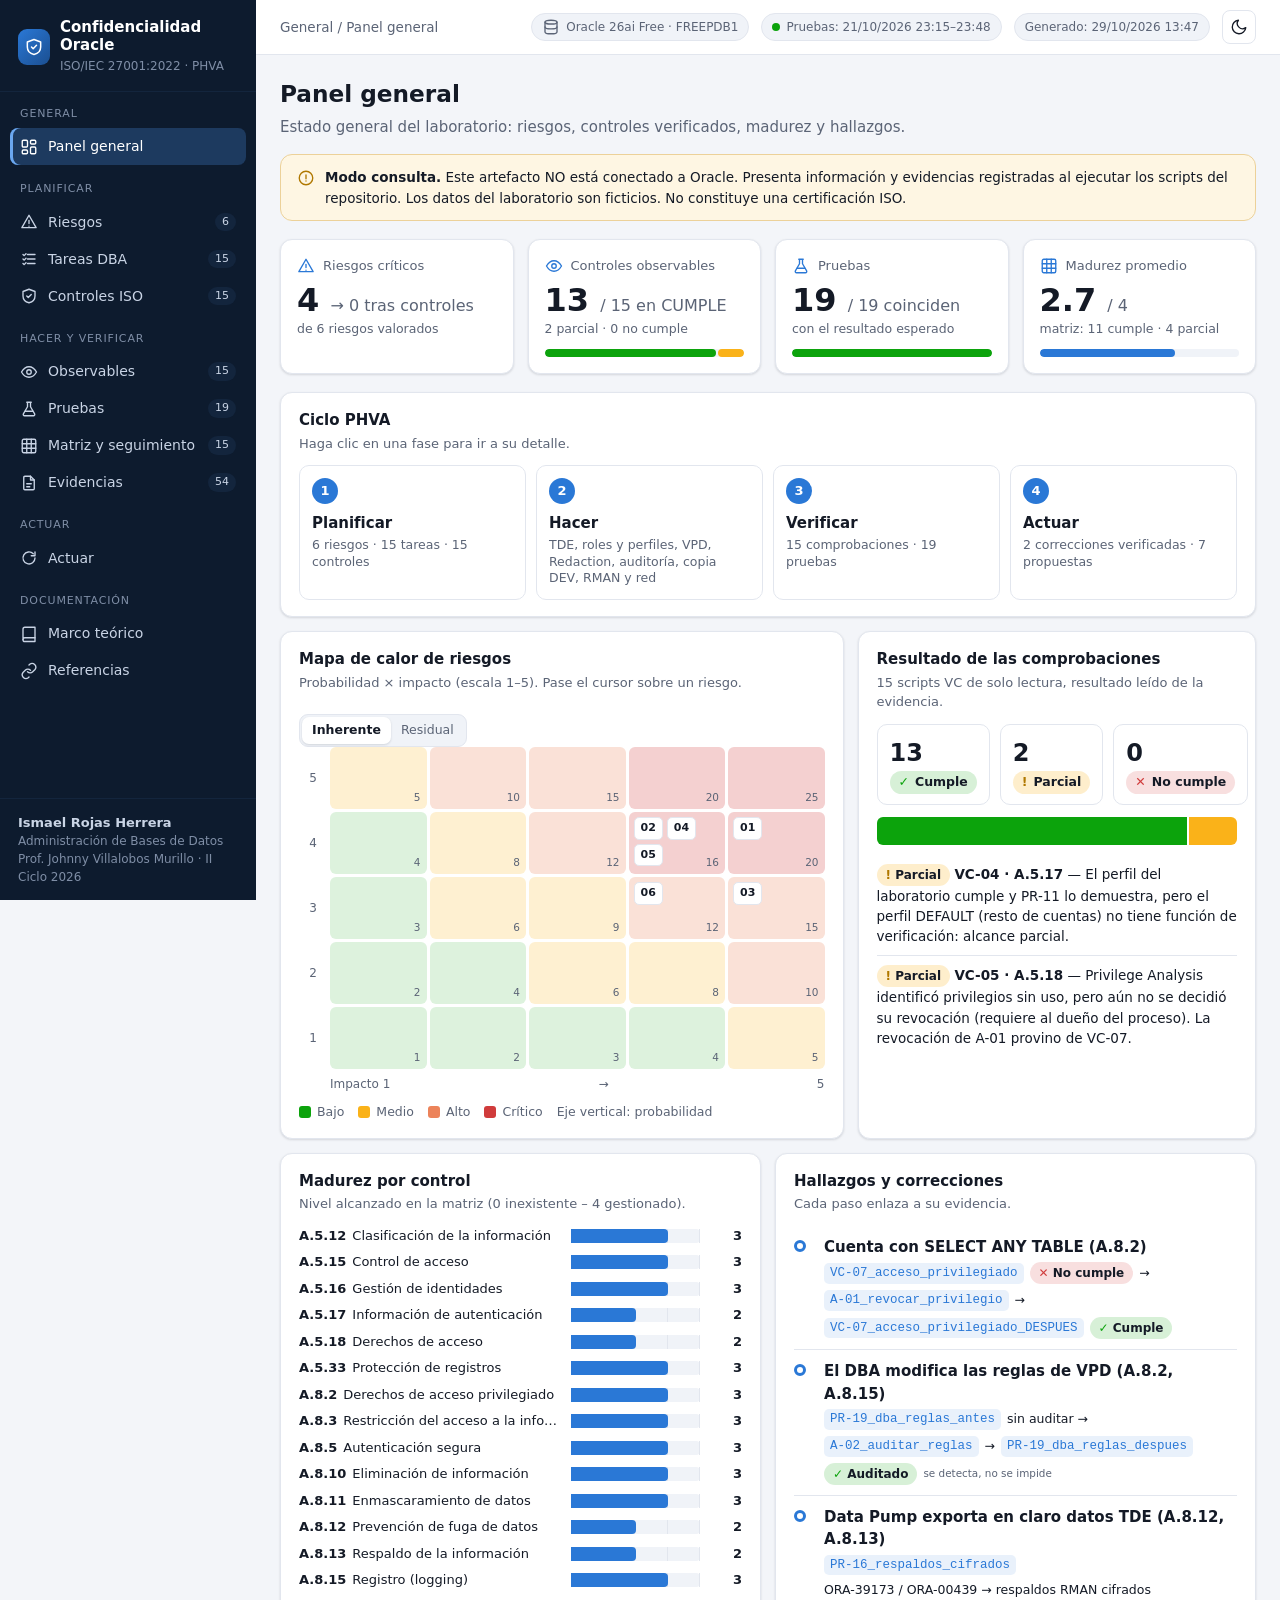
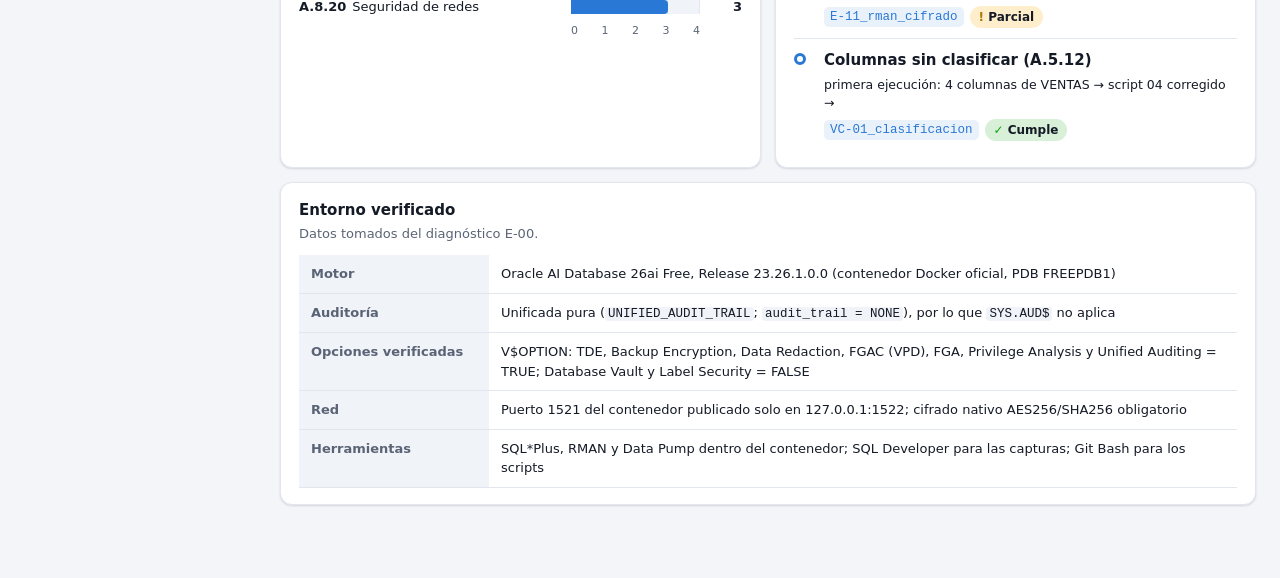
==== commit 92dc338c: "Evolución: una gráfica por control con mejora/deterioro visible y demostración con 8 controles" ====
--- a/artefacto/index.html
+++ b/artefacto/index.html
@@ -136,9 +136,9 @@
 #menu{display:inline-grid}.barra{padding:10px 16px}main{padding:16px 16px 50px}.insignia.ocultable{display:none}.barras .nom{max-width:130px}}
 @media (max-width:560px){.fases,.estados{grid-template-columns:1fr}.kpi b{font-size:1.6rem}}
 /* Módulo «Matriz y seguimiento» del artefacto (lo incrusta generar_entregables.py). */
-:root{--cat-1:#2a78d6;--cat-2:#eb6834;--cat-3:#1baf7a;--cat-4:#eda100;--cat-5:#e87ba4;--cat-6:#008300;--cat-7:#6250d6;--cat-8:#e34948;--pendiente:#8a93a5}
-@media (prefers-color-scheme:dark){:root:not([data-theme="light"]){--cat-1:#3987e5;--cat-2:#d95926;--cat-3:#199e70;--cat-4:#c98500;--cat-5:#d55181;--cat-6:#008300;--cat-7:#9085e9;--cat-8:#e66767;--pendiente:#9aa3b5}}
-:root[data-theme="dark"]{--cat-1:#3987e5;--cat-2:#d95926;--cat-3:#199e70;--cat-4:#c98500;--cat-5:#d55181;--cat-6:#008300;--cat-7:#9085e9;--cat-8:#e66767;--pendiente:#9aa3b5}
+:root{--cat-1:#2a78d6;--cat-2:#eb6834;--cat-3:#1baf7a;--cat-4:#eda100;--cat-5:#e87ba4;--cat-6:#8a5a2b;--cat-7:#6250d6;--cat-8:#4b5d7a;--pendiente:#8a93a5}
+@media (prefers-color-scheme:dark){:root:not([data-theme="light"]){--cat-1:#3987e5;--cat-2:#d95926;--cat-3:#199e70;--cat-4:#c98500;--cat-5:#d55181;--cat-6:#b98252;--cat-7:#9085e9;--cat-8:#8a9cbc;--pendiente:#9aa3b5}}
+:root[data-theme="dark"]{--cat-1:#3987e5;--cat-2:#d95926;--cat-3:#199e70;--cat-4:#c98500;--cat-5:#d55181;--cat-6:#b98252;--cat-7:#9085e9;--cat-8:#8a9cbc;--pendiente:#9aa3b5}
 
 .sg-avisos:empty{display:none}
 .sg-aviso{display:flex;gap:10px;align-items:flex-start;border-radius:10px;padding:10px 14px;margin:0 0 10px;font-size:13.5px;border:1px solid var(--line);background:var(--panel)}
@@ -235,6 +235,18 @@
 .sg-guardado.error{color:var(--critical);font-weight:600}
 @media (max-width:700px){.sg-form{grid-template-columns:1fr}}
 @media print{.sg-barra,.sg-tabs,.sg-btn{display:none}}
+.sg-modo-graf{display:flex;flex-wrap:wrap;gap:6px 16px;align-items:center;font-size:13px;margin:6px 0 2px}
+.sg-modo-graf>span{color:var(--muted)}
+.sg-modo-graf label{display:inline-flex;gap:6px;align-items:center;cursor:pointer}
+.sg-multiples{display:grid;grid-template-columns:repeat(auto-fill,minmax(min(100%,420px),1fr));gap:12px}
+.sg-mini{border:1px solid var(--line);border-top:4px solid var(--line);border-radius:10px;padding:10px 12px 4px;background:var(--panel);min-width:0}
+.sg-mini.mejora{border-top-color:var(--good)}.sg-mini.deterioro{border-top-color:var(--critical)}
+.sg-mini header{display:flex;flex-wrap:wrap;align-items:center;gap:6px 10px;font-size:13.5px}
+.sg-mini-tit{flex:1 1 180px;min-width:0}
+.sg-mini-tend{font-weight:700;font-size:13px;white-space:nowrap}
+.sg-mini-sub{font-size:12px;color:var(--muted);margin:3px 0 0}
+.sg-delta rect{fill:var(--muted)}.sg-delta text{fill:#fff;font-size:11px;font-weight:700}
+.sg-delta.mejora rect{fill:var(--good)}.sg-delta.deterioro rect{fill:var(--critical)}
 </style></head><body>
 <aside class="side" aria-label="Módulos"><div class="marca"><span class="logo"><svg viewBox="0 0 24 24" aria-hidden="true"><path d="M12 3l8 3v6c0 5-3.5 8-8 9-4.5-1-8-4-8-9V6z"/><path d="M9 12l2 2 4-4"/></svg></span><div><b>Confidencialidad Oracle</b><small>ISO/IEC 27001:2022 · PHVA</small></div></div>
 <nav><div class="grupo"><p>General</p><button data-t="inicio" data-grupo="General" data-nombre="Panel general"><svg viewBox="0 0 24 24" aria-hidden="true"><rect x="3" y="3" width="7" height="9" rx="1.5"/><rect x="14" y="3" width="7" height="5" rx="1.5"/><rect x="14" y="12" width="7" height="9" rx="1.5"/><rect x="3" y="16" width="7" height="5" rx="1.5"/></svg><span>Panel general</span></button></div><div class="grupo"><p>Planificar</p><button data-t="riesgos" data-grupo="Planificar" data-nombre="Riesgos"><svg viewBox="0 0 24 24" aria-hidden="true"><path d="M12 3l9.5 16.5h-19z"/><path d="M12 10v4"/><path d="M12 17.5h.01"/></svg><span>Riesgos</span><span class="cnt">6</span></button><button data-t="tareas" data-grupo="Planificar" data-nombre="Tareas DBA"><svg viewBox="0 0 24 24" aria-hidden="true"><path d="M10 6h10M10 12h10M10 18h10"/><path d="M4 6l1.5 1.5L8 5M4 12l1.5 1.5L8 11M4 18l1.5 1.5L8 17"/></svg><span>Tareas DBA</span><span class="cnt">15</span></button><button data-t="controles" data-grupo="Planificar" data-nombre="Controles ISO"><svg viewBox="0 0 24 24" aria-hidden="true"><path d="M12 3l8 3v6c0 5-3.5 8-8 9-4.5-1-8-4-8-9V6z"/><path d="M9 12l2 2 4-4"/></svg><span>Controles ISO</span><span class="cnt">15</span></button></div><div class="grupo"><p>Hacer y verificar</p><button data-t="observables" data-grupo="Hacer y verificar" data-nombre="Observables"><svg viewBox="0 0 24 24" aria-hidden="true"><circle cx="12" cy="12" r="3"/><path d="M2 12s4-7 10-7 10 7 10 7-4 7-10 7S2 12 2 12z"/></svg><span>Observables</span><span class="cnt">15</span></button><button data-t="pruebas" data-grupo="Hacer y verificar" data-nombre="Pruebas"><svg viewBox="0 0 24 24" aria-hidden="true"><path d="M9 3h6M10 3v6l-5.5 9.5A1.7 1.7 0 006 21h12a1.7 1.7 0 001.5-2.5L14 9V3"/><path d="M7 15h10"/></svg><span>Pruebas</span><span class="cnt">19</span></button><button data-t="matriz" data-grupo="Hacer y verificar" data-nombre="Matriz y seguimiento"><svg viewBox="0 0 24 24" aria-hidden="true"><rect x="3" y="3" width="18" height="18" rx="2"/><path d="M3 9h18M3 15h18M9 3v18M15 3v18"/></svg><span>Matriz y seguimiento</span><span class="cnt">15</span></button><button data-t="evidencias" data-grupo="Hacer y verificar" data-nombre="Evidencias"><svg viewBox="0 0 24 24" aria-hidden="true"><path d="M14 3H6.5A1.5 1.5 0 005 4.5v15A1.5 1.5 0 006.5 21h11a1.5 1.5 0 001.5-1.5V8z"/><path d="M14 3v5h5M9 13h6M9 17h4"/></svg><span>Evidencias</span><span class="cnt">54</span></button></div><div class="grupo"><p>Actuar</p><button data-t="actuar" data-grupo="Actuar" data-nombre="Actuar"><svg viewBox="0 0 24 24" aria-hidden="true"><path d="M20 12a8 8 0 11-2.3-5.7"/><path d="M20 4v5h-5"/></svg><span>Actuar</span></button></div><div class="grupo"><p>Documentación</p><button data-t="marco" data-grupo="Documentación" data-nombre="Marco teórico"><svg viewBox="0 0 24 24" aria-hidden="true"><path d="M4 19.5A2.5 2.5 0 016.5 17H20V3H6.5A2.5 2.5 0 004 5.5z"/><path d="M4 19.5A2.5 2.5 0 006.5 22H20v-5"/></svg><span>Marco teórico</span></button><button data-t="referencias" data-grupo="Documentación" data-nombre="Referencias"><svg viewBox="0 0 24 24" aria-hidden="true"><path d="M10 13a5 5 0 007 0l3-3a5 5 0 00-7-7l-1 1"/><path d="M14 11a5 5 0 00-7 0l-3 3a5 5 0 007 7l1-1"/></svg><span>Referencias</span></button></div></nav>
@@ -245,7 +257,7 @@
 <span id="migas"></span><span class="esp"></span>
 <span class="insignia ocultable"><svg viewBox="0 0 24 24" aria-hidden="true"><ellipse cx="12" cy="5.5" rx="8" ry="2.5"/><path d="M4 5.5v13c0 1.4 3.6 2.5 8 2.5s8-1.1 8-2.5v-13"/><path d="M4 12c0 1.4 3.6 2.5 8 2.5s8-1.1 8-2.5"/></svg>Oracle 26ai Free · FREEPDB1</span>
 <span class="insignia ocultable" title="Fecha de ejecución de los scripts en Oracle"><span class="punto"></span>Pruebas: 21/10/2026 23:15–23:48</span>
-<span class="insignia ocultable" title="Fecha en que se generó este HTML">Generado: 29/10/2026 00:11</span>
+<span class="insignia ocultable" title="Fecha en que se generó este HTML">Generado: 29/10/2026 13:47</span>
 <button id="tema" class="icono" type="button" aria-label="Cambiar tema claro/oscuro" title="Tema claro/oscuro"><svg viewBox="0 0 24 24" aria-hidden="true"><path d="M21 12.8A9 9 0 1111.2 3a7 7 0 009.8 9.8z"/></svg></button></div>
 <main><section class="pestana" id="inicio" hidden><header><h2>Panel general</h2><p>Estado general del laboratorio: riesgos, controles verificados, madurez y hallazgos.</p></header>
 <div class="aviso"><svg viewBox="0 0 24 24" aria-hidden="true"><circle cx="12" cy="12" r="9"/><path d="M12 8v5M12 16h.01"/></svg><div><strong>Modo consulta.</strong> Este artefacto NO está conectado a Oracle. Presenta información y evidencias registradas al ejecutar los scripts del repositorio. Los datos del laboratorio son ficticios. No constituye una certificación ISO.</div></div>
@@ -337,19 +349,24 @@
  <div class="sg-filtros">
   <label class="sg-campo">Control<select id="sg-agregar-control"></select></label>
   <button type="button" class="sg-btn prim" id="sg-agregar">Agregar a la gráfica</button>
+  <button type="button" class="sg-btn" id="sg-agregar-evol">Agregar los que tienen evolución</button>
   <button type="button" class="sg-btn" id="sg-quitar-todos">Quitar todos</button>
   <button type="button" class="sg-btn" id="sg-historial-completo">Ver historial completo</button>
   <span class="sg-nota" id="sg-limite" style="margin:0"></span></div>
  <div class="sg-sel" id="sg-chips" aria-label="Controles en la gráfica"></div>
+ <div class="sg-modo-graf" role="radiogroup" aria-label="Tipo de gráfica"><span>Ver:</span>
+  <label><input type="radio" name="sg-graf" value="multiple" checked> Una gráfica por control</label>
+  <label><input type="radio" name="sg-graf" value="combinada"> Todos en una gráfica</label></div>
  <div id="sg-msg-grafica"></div>
  <div class="sg-grafica" id="sg-grafica"></div>
  <div class="sg-leyenda-nota">
   <span><b>Color de la línea</b> = control (se mantiene mientras esté en la gráfica).</span>
   <span><b>Semáforo</b> = estado de cada evaluación: <span class="sg-sem ok"><i aria-hidden="true">✓</i>Cumple</span> <span class="sg-sem warn"><i aria-hidden="true">!</i>Parcial</span> <span class="sg-sem bad"><i aria-hidden="true">✕</i>No cumple</span>. Aparece al señalar o seleccionar un punto.</span>
+  <span><b>Etiquetas ▲ +n / ▼ −n</b> = cambio de madurez entre dos evaluaciones seguidas (verde mejora, rojo deterioro). En «Una gráfica por control», el borde superior de cada tarjeta se pinta según la tendencia.</span>
   <span>Cada punto es una evaluación registrada; los segmentos solo unen observaciones puntuales y no representan mediciones intermedias. El eje horizontal es proporcional al tiempo; las evaluaciones sin hora se ubican al inicio de su día.</span></div>
  <div class="sg-detalle" id="sg-detalle" aria-live="polite"></div>
  <h3>Tendencia por control (en el período)</h3>
- <div class="sg-tabla"><table id="sg-t-tendencia"><thead><tr><th>Control</th><th>Evaluaciones</th><th>Con madurez</th><th>Primera</th><th>Última</th><th>Tendencia (última vs. anterior)</th></tr></thead><tbody></tbody></table></div>
+ <div class="sg-tabla"><table id="sg-t-tendencia"><thead><tr><th>Control</th><th>Evaluaciones</th><th>Con madurez</th><th>Primera</th><th>Última</th><th>Tendencia (última vs. anterior)</th><th>Cambio total (primera → última)</th></tr></thead><tbody></tbody></table></div>
 </section>
 <dialog id="sg-dlg-form" class="sg-dialogo" aria-labelledby="sg-f-titulo">
  <div class="vcab"><strong id="sg-f-titulo">Registrar evaluación</strong></div>
@@ -3608,7 +3625,7 @@
 
 1 row selected.
 
-</script><script type="application/json" id="datos-seguimiento">{"version": 1, "zona_horaria": "America/Costa_Rica", "generado_en": "29/10/2026 00:11 (hora de Costa Rica)", "ejecucion_evidencias": "21/10/2026 23:15–23:48", "catalogo": [{"id": "A.5.12", "titulo": "Clasificación de la información", "tema": "Organizacional", "tarea": "T07, T15", "riesgo": "R-CONF-01, R-CONF-04", "criterios": ["Sin inventario de datos sensibles", "Clasificación en documentos aparte, no vinculada a la base", "Algunas columnas etiquetadas en el diccionario", "Todas las columnas de negocio etiquetadas y verificadas por script (VC-01)", "Además, la clasificación se revisa periódicamente y alimenta automáticamente Redaction y auditoría"], "vc": "VC-01"}, {"id": "A.5.15", "titulo": "Control de acceso", "tema": "Organizacional", "tarea": "T02", "riesgo": "R-CONF-01", "criterios": ["Acceso con cuentas compartidas o con DBA", "Permisos directos a personas, sin política", "Roles por función, pero con excepciones directas o a PUBLIC", "Solo roles por función, nada a PUBLIC; pruebas negativas lo demuestran (VC-02, PR-05/06/07)", "Además, altas y bajas de roles por flujo aprobado y revisión periódica"], "vc": "VC-02"}, {"id": "A.5.16", "titulo": "Gestión de identidades", "tema": "Organizacional", "tarea": "T01", "riesgo": "R-CONF-02", "criterios": ["Cuentas genéricas o compartidas", "Cuentas individuales, pero con contraseñas por defecto o esquemas con login", "Cuentas individuales; esquemas aún con login", "Cuentas individuales, esquemas NO AUTHENTICATION, sin contraseñas por defecto (VC-03)", "Además, ciclo de vida integrado con RR. HH./IAM y bajas automáticas"], "vc": "VC-03"}, {"id": "A.5.17", "titulo": "Información de autenticación", "tema": "Organizacional", "tarea": "T04", "riesgo": "R-CONF-02", "criterios": ["Sin reglas de contraseña", "Reglas escritas, no aplicadas por la base", "Función de verificación solo en parte de las cuentas", "Función de verificación, vigencia y no reutilización en TODAS las cuentas, probado con PR-11", "Además, gestor de secretos o autenticación centralizada"], "vc": "VC-04"}, {"id": "A.5.18", "titulo": "Derechos de acceso", "tema": "Organizacional", "tarea": "T02, T03", "riesgo": "R-CONF-01", "criterios": ["Nunca se revisan los derechos", "Revisión manual ocasional sin evidencia", "Revisión con herramienta (Privilege Analysis) sin acciones derivadas", "Revisión con herramienta, hallazgos corregidos y re-verificados", "Además, revisión programada (p. ej., trimestral) con aprobación del dueño de la información"], "vc": "VC-05"}, {"id": "A.5.33", "titulo": "Protección de registros", "tema": "Organizacional", "tarea": "T10, T11", "riesgo": "R-CONF-03, R-CONF-05", "criterios": ["Sin auditoría o con el rastro modificable por cualquiera", "Rastro activo sin control de acceso", "Rastro con acceso restringido, sin retención definida", "Rastro protegido (AUDSYS sin login, auditor sin AUDIT_ADMIN) y retención con purga controlada (VC-06, PR-09)", "Además, copia inmutable fuera de la base (SIEM/WORM)"], "vc": "VC-06"}, {"id": "A.8.2", "titulo": "Derechos de acceso privilegiado", "tema": "Tecnológico", "tarea": "T05", "riesgo": "R-CONF-01, R-CONF-05", "criterios": ["Varias cuentas comunes con DBA o ANY", "Privilegios amplios identificados sin corregir", "Sin privilegios amplios en cuentas comunes, pero sin vigilar a los administradores", "Sin privilegios amplios en cuentas comunes (VC-07 después) y uso de privilegios amplios auditado (PR-14, PR-19)", "Además, separación técnica del DBA respecto de los datos (Database Vault) y acceso privilegiado temporal (PAM)"], "vc": "VC-07"}, {"id": "A.8.3", "titulo": "Restricción del acceso a la información", "tema": "Tecnológico", "tarea": "T07, T08", "riesgo": "R-CONF-01, R-CONF-04", "criterios": ["Cualquier usuario con acceso a la tabla ve todo", "Restricción solo en la aplicación", "VPD o vistas en parte de las tablas", "VPD con denegación por defecto en todas las tablas personales, sin cuentas comunes exentas, probado (VC-08, PR-01/02/10)", "Además, reglas gestionadas fuera del alcance del DBA y revisadas periódicamente"], "vc": "VC-08"}, {"id": "A.8.5", "titulo": "Autenticación segura", "tema": "Tecnológico", "tarea": "T04, T13", "riesgo": "R-CONF-02, R-CONF-06", "criterios": ["Sin bloqueo ni límites de sesión", "Bloqueo configurado sin probar", "Bloqueo e inactividad solo en algunas cuentas", "Bloqueo, IDLE_TIME y verificadores 12C probados (VC-09, PR-12, PR-13)", "Además, MFA o autenticación centralizada (Kerberos/IAM)"], "vc": "VC-09"}, {"id": "A.8.10", "titulo": "Eliminación de información", "tema": "Tecnológico", "tarea": "T14", "riesgo": "R-CONF-03", "criterios": ["Los borrados dejan copias recuperables sin control", "Se borra manualmente sin verificar", "Se usa PURGE, sin procedimiento para exports ni respaldos", "Papelera sin datos sensibles (VC-10), PURGE demostrado (PR-17) y exports borrados (PR-16)", "Además, política de retención automatizada y borrado criptográfico de respaldos"], "vc": "VC-10"}, {"id": "A.8.11", "titulo": "Enmascaramiento de datos", "tema": "Tecnológico", "tarea": "T07, T15", "riesgo": "R-CONF-04", "criterios": ["Datos reales visibles para todos y copiados a desarrollo", "Enmascaramiento manual ocasional", "Enmascaramiento solo dinámico o solo estático", "Dinámico (Redaction) y estático (copia DEV) verificados (VC-11, PR-03/04/10)", "Además, enmascaramiento automático en cada clon y pruebas contra inferencia"], "vc": "VC-11"}, {"id": "A.8.12", "titulo": "Prevención de fuga de datos", "tema": "Tecnológico", "tarea": "T06, T09, T10", "riesgo": "R-CONF-03, R-CONF-05", "criterios": ["Datos en claro en archivos y sin detección", "Solo una medida (cifrado o auditoría)", "Cifrado y detección, con vías de fuga conocidas sin cubrir", "TDE probado (PR-15) y detección de lecturas/privilegios amplios (VC-12, PR-14); todas las vías de copia cubiertas", "Además, DLP de red/endpoint y alertas automáticas"], "vc": "VC-12"}, {"id": "A.8.13", "titulo": "Respaldo de la información", "tema": "Tecnológico", "tarea": "T09", "riesgo": "R-CONF-03", "criterios": ["Respaldos en claro y accesibles", "Respaldos en claro con acceso restringido", "Algunos respaldos cifrados", "Todos los respaldos físicos cifrados (RMAN), keystore respaldado y exports controlados (VC-13, PR-16)", "Además, keystore fuera del servidor (HSM/OKV) y pruebas de restauración"], "vc": "VC-13"}, {"id": "A.8.15", "titulo": "Registro (logging)", "tema": "Tecnológico", "tarea": "T10, T11", "riesgo": "R-CONF-05", "criterios": ["Sin auditoría", "Solo auditoría por defecto de Oracle", "Políticas propias sin revisar sus registros", "Políticas sobre datos, accesos, privilegios y controles, con registros reales revisados (VC-14, PR-14)", "Además, envío a SIEM con correlación y alertas"], "vc": "VC-14"}, {"id": "A.8.20", "titulo": "Seguridad de redes", "tema": "Tecnológico", "tarea": "T13", "riesgo": "R-CONF-06", "criterios": ["Tráfico en claro y puerto expuesto", "Puerto restringido, tráfico en claro", "Cifrado opcional (REQUESTED)", "Cifrado obligatorio AES256/SHA256 probado con cliente rechazado (VC-15, PR-18) y puerto solo local", "Además, TLS con certificados y autenticación del servidor"], "vc": "VC-15"}], "base": [{"id": "base-VC-01_clasificacion", "origen": "base", "control": "A.5.12", "fecha": "2026-10-21", "hora": "23:47", "fecha_ejecucion": "2026-10-21 23:47:46 -0600", "evidencia": "VC-01_clasificacion", "resultado_vc": "Cumple", "responsable": "Script VC-01 (automático) y matriz del proyecto", "madurez": 3, "estado": "Cumple", "observaciones": "Las 13 columnas están etiquetadas y VC-01 lo comprueba. No hay revisión periódica ni descubrimiento automático."}, {"id": "base-VC-02_control_acceso_roles", "origen": "base", "control": "A.5.15", "fecha": "2026-10-21", "hora": "23:47", "fecha_ejecucion": "2026-10-21 23:47:48 -0600", "evidencia": "VC-02_control_acceso_roles", "resultado_vc": "Cumple", "responsable": "Script VC-02 (automático) y matriz del proyecto", "madurez": 3, "estado": "Cumple", "observaciones": "Todo el acceso pasa por roles; las pruebas negativas fueron rechazadas. No existe un flujo formal de aprobación."}, {"id": "base-VC-03_identidades", "origen": "base", "control": "A.5.16", "fecha": "2026-10-21", "hora": "23:47", "fecha_ejecucion": "2026-10-21 23:47:51 -0600", "evidencia": "VC-03_identidades", "resultado_vc": "Cumple", "responsable": "Script VC-03 (automático) y matriz del proyecto", "madurez": 3, "estado": "Cumple", "observaciones": "Se cumple el criterio técnico. No hay integración con un sistema de identidades."}, {"id": "base-VC-04_informacion_autenticacion", "origen": "base", "control": "A.5.17", "fecha": "2026-10-21", "hora": "23:47", "fecha_ejecucion": "2026-10-21 23:47:52 -0600", "evidencia": "VC-04_informacion_autenticacion", "resultado_vc": "Parcial", "responsable": "Script VC-04 (automático) y matriz del proyecto", "madurez": 2, "estado": "Parcial", "observaciones": "El perfil del laboratorio cumple y PR-11 lo demuestra, pero el perfil DEFAULT (resto de cuentas) no tiene función de verificación: alcance parcial."}, {"id": "base-VC-05_revision_derechos", "origen": "base", "control": "A.5.18", "fecha": "2026-10-21", "hora": "23:47", "fecha_ejecucion": "2026-10-21 23:47:54 -0600", "evidencia": "VC-05_revision_derechos", "resultado_vc": "Parcial", "responsable": "Script VC-05 (automático) y matriz del proyecto", "madurez": 2, "estado": "Parcial", "observaciones": "Privilege Analysis identificó privilegios sin uso, pero aún no se decidió su revocación (requiere al dueño del proceso). La revocación de A-01 provino de VC-07."}, {"id": "base-VC-06_proteccion_registros", "origen": "base", "control": "A.5.33", "fecha": "2026-10-21", "hora": "23:47", "fecha_ejecucion": "2026-10-21 23:47:55 -0600", "evidencia": "VC-06_proteccion_registros", "resultado_vc": "Cumple", "responsable": "Script VC-06 (automático) y matriz del proyecto", "madurez": 3, "estado": "Cumple", "observaciones": "Rastro protegido y con retención. No hay copia externa: SYS aún puede actuar sobre él."}, {"id": "base-VC-07_acceso_privilegiado", "origen": "base", "control": "A.8.2", "fecha": "2026-10-21", "hora": "23:47", "fecha_ejecucion": "2026-10-21 23:47:57 -0600", "evidencia": "VC-07_acceso_privilegiado", "resultado_vc": "No cumple", "responsable": "Script VC-07 (automático) y matriz del proyecto", "madurez": null, "estado": "No cumple", "observaciones": "Ejecución anterior a la corrección de la fase Actuar; el script dio NO CUMPLE. Para este momento no se asignó madurez: la matriz solo evaluó el estado final."}, {"id": "base-VC-07_acceso_privilegiado_DESPUES", "origen": "base", "control": "A.8.2", "fecha": "2026-10-21", "hora": "23:48", "fecha_ejecucion": "2026-10-21 23:48:17 -0600", "evidencia": "VC-07_acceso_privilegiado_DESPUES", "resultado_vc": "Cumple", "responsable": "Script VC-07 (automático) y matriz del proyecto", "madurez": 3, "estado": "Cumple", "observaciones": "VC-07 detectó APP_RIESGO (NO CUMPLE) y tras A-01 dio CUMPLE. El DBA todavía puede alterar las reglas (PR-19): se detecta, no se impide."}, {"id": "base-VC-08_restriccion_acceso", "origen": "base", "control": "A.8.3", "fecha": "2026-10-21", "hora": "23:47", "fecha_ejecucion": "2026-10-21 23:47:59 -0600", "evidencia": "VC-08_restriccion_acceso", "resultado_vc": "Cumple", "responsable": "Script VC-08 (automático) y matriz del proyecto", "madurez": 3, "estado": "Cumple", "observaciones": "VPD filtra a JUAN, ANA y bloquea a APP_RIESGO. La tabla de reglas es modificable por un DBA (PR-19)."}, {"id": "base-VC-09_autenticacion_segura", "origen": "base", "control": "A.8.5", "fecha": "2026-10-21", "hora": "23:48", "fecha_ejecucion": "2026-10-21 23:48:01 -0600", "evidencia": "VC-09_autenticacion_segura", "resultado_vc": "Cumple", "responsable": "Script VC-09 (automático) y matriz del proyecto", "madurez": 3, "estado": "Cumple", "observaciones": "Bloqueo e inactividad demostrados con ORA-28000 y ORA-02396. No hay MFA."}, {"id": "base-VC-10_eliminacion", "origen": "base", "control": "A.8.10", "fecha": "2026-10-21", "hora": "23:48", "fecha_ejecucion": "2026-10-21 23:48:03 -0600", "evidencia": "VC-10_eliminacion", "resultado_vc": "Cumple", "responsable": "Script VC-10 (automático) y matriz del proyecto", "madurez": 3, "estado": "Cumple", "observaciones": "Demostrado en la base. El borrado físico en SSD/Docker no se puede garantizar; no hay retención automatizada."}, {"id": "base-VC-11_enmascaramiento", "origen": "base", "control": "A.8.11", "fecha": "2026-10-21", "hora": "23:48", "fecha_ejecucion": "2026-10-21 23:48:04 -0600", "evidencia": "VC-11_enmascaramiento", "resultado_vc": "Cumple", "responsable": "Script VC-11 (automático) y matriz del proyecto", "madurez": 3, "estado": "Cumple", "observaciones": "Ambos tipos verificados. El rol DBA está exento de Redaction y la copia DEV se genera con un script manual."}, {"id": "base-VC-12_prevencion_fuga", "origen": "base", "control": "A.8.12", "fecha": "2026-10-21", "hora": "23:48", "fecha_ejecucion": "2026-10-21 23:48:06 -0600", "evidencia": "VC-12_prevencion_fuga", "resultado_vc": "Cumple", "responsable": "Script VC-12 (automático) y matriz del proyecto", "madurez": 2, "estado": "Parcial", "observaciones": "TDE y auditoría funcionan, pero PR-16 mostró que un export de Data Pump guarda en claro los datos TDE (ORA-39173) y Free no permite cifrarlo: hay una vía de fuga que depende de procedimiento. Estado asignado en la matriz: VC-12 da CUMPLE (TDE + detección), pero PR-16 demostró una vía de fuga: el export de Data Pump guarda en claro los datos TDE y Free no permite cifrarlo."}, {"id": "base-VC-13_respaldo", "origen": "base", "control": "A.8.13", "fecha": "2026-10-21", "hora": "23:48", "fecha_ejecucion": "2026-10-21 23:48:08 -0600", "evidencia": "VC-13_respaldo", "resultado_vc": "Cumple", "responsable": "Script VC-13 (automático) y matriz del proyecto", "madurez": 2, "estado": "Parcial", "observaciones": "RMAN cifra por defecto (verificado), pero los exports lógicos no se pueden cifrar en Free y el keystore está en el mismo servidor. Estado asignado en la matriz: VC-13 da CUMPLE para RMAN, pero los exports lógicos no se pueden cifrar en Free (ORA-00439) y el keystore está en el mismo servidor."}, {"id": "base-VC-14_registro_eventos", "origen": "base", "control": "A.8.15", "fecha": "2026-10-21", "hora": "23:48", "fecha_ejecucion": "2026-10-21 23:48:10 -0600", "evidencia": "VC-14_registro_eventos", "resultado_vc": "Cumple", "responsable": "Script VC-14 (automático) y matriz del proyecto", "madurez": null, "estado": "Cumple", "observaciones": "Ejecución anterior a la corrección de la fase Actuar; el script dio CUMPLE. Para este momento no se asignó madurez: la matriz solo evaluó el estado final."}, {"id": "base-VC-14_registro_eventos_DESPUES", "origen": "base", "control": "A.8.15", "fecha": "2026-10-21", "hora": "23:48", "fecha_ejecucion": "2026-10-21 23:48:20 -0600", "evidencia": "VC-14_registro_eventos_DESPUES", "resultado_vc": "Cumple", "responsable": "Script VC-14 (automático) y matriz del proyecto", "madurez": 3, "estado": "Cumple", "observaciones": "Los registros muestran quién, cuándo, qué y el resultado. No hay SIEM."}, {"id": "base-VC-15_seguridad_red", "origen": "base", "control": "A.8.20", "fecha": "2026-10-21", "hora": "23:48", "fecha_ejecucion": "2026-10-21 23:48:12 -0600", "evidencia": "VC-15_seguridad_red", "resultado_vc": "Cumple", "responsable": "Script VC-15 (automático) y matriz del proyecto", "madurez": 3, "estado": "Cumple", "observaciones": "Cifrado nativo obligatorio demostrado. Falta TLS con certificado."}], "demo": [{"id": "demo-01", "control": "A.8.2", "fecha": "2026-07-06", "hora": "", "madurez": 1, "estado": "No cumple", "evidencia": "Ejemplo: revisión manual de DBA_SYS_PRIVS", "observaciones": "Demostración: varias cuentas con privilegios ANY sin justificar.", "responsable": "Demostración", "origen": "demo"}, {"id": "demo-02", "control": "A.8.2", "fecha": "2026-08-03", "hora": "", "madurez": 2, "estado": "Parcial", "evidencia": "Ejemplo: VC-07", "observaciones": "Demostración: se revocaron privilegios a dos cuentas; queda una.", "responsable": "Demostración", "origen": "demo"}, {"id": "demo-03", "control": "A.8.2", "fecha": "2026-09-07", "hora": "", "madurez": 3, "estado": "Cumple", "evidencia": "Ejemplo: VC-07", "observaciones": "Demostración: ninguna cuenta de aplicación conserva privilegios ANY.", "responsable": "Demostración", "origen": "demo"}, {"id": "demo-04", "control": "A.8.2", "fecha": "2026-10-05", "hora": "", "madurez": 3, "estado": "Cumple", "evidencia": "Ejemplo: VC-07", "observaciones": "Demostración: se mantiene sin cambios.", "responsable": "Demostración", "origen": "demo"}, {"id": "demo-05", "control": "A.5.17", "fecha": "2026-07-06", "hora": "", "madurez": 3, "estado": "Cumple", "evidencia": "Ejemplo: VC-04", "observaciones": "Demostración: perfil con función de verificación en todas las cuentas.", "responsable": "Demostración", "origen": "demo"}, {"id": "demo-06", "control": "A.5.17", "fecha": "2026-08-03", "hora": "", "madurez": 3, "estado": "Cumple", "evidencia": "Ejemplo: VC-04", "observaciones": "Demostración: sin cambios.", "responsable": "Demostración", "origen": "demo"}, {"id": "demo-07", "control": "A.5.17", "fecha": "2026-09-07", "hora": "09:00", "madurez": 2, "estado": "Parcial", "evidencia": "Ejemplo: VC-04", "observaciones": "Demostración: cuentas nuevas creadas con el perfil DEFAULT (deterioro).", "responsable": "Demostración", "origen": "demo"}, {"id": "demo-08", "control": "A.5.17", "fecha": "2026-09-07", "hora": "16:30", "madurez": 2, "estado": "Parcial", "evidencia": "Ejemplo: VC-04", "observaciones": "Demostración: segunda revisión del mismo día; se confirma el hallazgo.", "responsable": "Demostración", "origen": "demo"}, {"id": "demo-09", "control": "A.5.17", "fecha": "2026-10-05", "hora": "", "madurez": 1, "estado": "No cumple", "evidencia": "Ejemplo: VC-04", "observaciones": "Demostración: el perfil del laboratorio se desactivó por error.", "responsable": "Demostración", "origen": "demo"}, {"id": "demo-10", "control": "A.8.12", "fecha": "2026-07-06", "hora": "", "madurez": 2, "estado": "Parcial", "evidencia": "Ejemplo: VC-12", "observaciones": "Demostración: TDE activo; los exports siguen sin cifrar.", "responsable": "Demostración", "origen": "demo"}, {"id": "demo-11", "control": "A.8.12", "fecha": "2026-08-17", "hora": "", "madurez": 2, "estado": "Parcial", "evidencia": "Ejemplo: VC-12", "observaciones": "Demostración: sin cambios (estable).", "responsable": "Demostración", "origen": "demo"}, {"id": "demo-12", "control": "A.8.12", "fecha": "2026-10-05", "hora": "", "madurez": 2, "estado": "Parcial", "evidencia": "Ejemplo: VC-12", "observaciones": "Demostración: sin cambios (estable).", "responsable": "Demostración", "origen": "demo"}, {"id": "demo-13", "control": "A.8.20", "fecha": "2026-07-20", "hora": "", "madurez": 1, "estado": "No cumple", "evidencia": "Ejemplo: VC-15", "observaciones": "Demostración: conexiones sin cifrar permitidas.", "responsable": "Demostración", "origen": "demo"}, {"id": "demo-14", "control": "A.8.20", "fecha": "2026-08-24", "hora": "", "madurez": 3, "estado": "Cumple", "evidencia": "Ejemplo: VC-15", "observaciones": "Demostración: cifrado nativo obligatorio.", "responsable": "Demostración", "origen": "demo"}, {"id": "demo-15", "control": "A.8.20", "fecha": "2026-10-19", "hora": "", "madurez": 4, "estado": "Cumple", "evidencia": "Ejemplo: VC-15", "observaciones": "Demostración: verificación periódica automatizada.", "responsable": "Demostración", "origen": "demo"}], "aviso_demo": "DATOS DE DEMOSTRACIÓN. Son ficticios y solo sirven para mostrar cómo se ve la evolución temporal de varios controles. No son resultados del laboratorio, no tienen evidencia en Oracle y el artefacto nunca los mezcla con los datos reales ni con sus indicadores."}</script>
+</script><script type="application/json" id="datos-seguimiento">{"version": 1, "zona_horaria": "America/Costa_Rica", "generado_en": "29/10/2026 13:47 (hora de Costa Rica)", "ejecucion_evidencias": "21/10/2026 23:15–23:48", "catalogo": [{"id": "A.5.12", "titulo": "Clasificación de la información", "tema": "Organizacional", "tarea": "T07, T15", "riesgo": "R-CONF-01, R-CONF-04", "criterios": ["Sin inventario de datos sensibles", "Clasificación en documentos aparte, no vinculada a la base", "Algunas columnas etiquetadas en el diccionario", "Todas las columnas de negocio etiquetadas y verificadas por script (VC-01)", "Además, la clasificación se revisa periódicamente y alimenta automáticamente Redaction y auditoría"], "vc": "VC-01"}, {"id": "A.5.15", "titulo": "Control de acceso", "tema": "Organizacional", "tarea": "T02", "riesgo": "R-CONF-01", "criterios": ["Acceso con cuentas compartidas o con DBA", "Permisos directos a personas, sin política", "Roles por función, pero con excepciones directas o a PUBLIC", "Solo roles por función, nada a PUBLIC; pruebas negativas lo demuestran (VC-02, PR-05/06/07)", "Además, altas y bajas de roles por flujo aprobado y revisión periódica"], "vc": "VC-02"}, {"id": "A.5.16", "titulo": "Gestión de identidades", "tema": "Organizacional", "tarea": "T01", "riesgo": "R-CONF-02", "criterios": ["Cuentas genéricas o compartidas", "Cuentas individuales, pero con contraseñas por defecto o esquemas con login", "Cuentas individuales; esquemas aún con login", "Cuentas individuales, esquemas NO AUTHENTICATION, sin contraseñas por defecto (VC-03)", "Además, ciclo de vida integrado con RR. HH./IAM y bajas automáticas"], "vc": "VC-03"}, {"id": "A.5.17", "titulo": "Información de autenticación", "tema": "Organizacional", "tarea": "T04", "riesgo": "R-CONF-02", "criterios": ["Sin reglas de contraseña", "Reglas escritas, no aplicadas por la base", "Función de verificación solo en parte de las cuentas", "Función de verificación, vigencia y no reutilización en TODAS las cuentas, probado con PR-11", "Además, gestor de secretos o autenticación centralizada"], "vc": "VC-04"}, {"id": "A.5.18", "titulo": "Derechos de acceso", "tema": "Organizacional", "tarea": "T02, T03", "riesgo": "R-CONF-01", "criterios": ["Nunca se revisan los derechos", "Revisión manual ocasional sin evidencia", "Revisión con herramienta (Privilege Analysis) sin acciones derivadas", "Revisión con herramienta, hallazgos corregidos y re-verificados", "Además, revisión programada (p. ej., trimestral) con aprobación del dueño de la información"], "vc": "VC-05"}, {"id": "A.5.33", "titulo": "Protección de registros", "tema": "Organizacional", "tarea": "T10, T11", "riesgo": "R-CONF-03, R-CONF-05", "criterios": ["Sin auditoría o con el rastro modificable por cualquiera", "Rastro activo sin control de acceso", "Rastro con acceso restringido, sin retención definida", "Rastro protegido (AUDSYS sin login, auditor sin AUDIT_ADMIN) y retención con purga controlada (VC-06, PR-09)", "Además, copia inmutable fuera de la base (SIEM/WORM)"], "vc": "VC-06"}, {"id": "A.8.2", "titulo": "Derechos de acceso privilegiado", "tema": "Tecnológico", "tarea": "T05", "riesgo": "R-CONF-01, R-CONF-05", "criterios": ["Varias cuentas comunes con DBA o ANY", "Privilegios amplios identificados sin corregir", "Sin privilegios amplios en cuentas comunes, pero sin vigilar a los administradores", "Sin privilegios amplios en cuentas comunes (VC-07 después) y uso de privilegios amplios auditado (PR-14, PR-19)", "Además, separación técnica del DBA respecto de los datos (Database Vault) y acceso privilegiado temporal (PAM)"], "vc": "VC-07"}, {"id": "A.8.3", "titulo": "Restricción del acceso a la información", "tema": "Tecnológico", "tarea": "T07, T08", "riesgo": "R-CONF-01, R-CONF-04", "criterios": ["Cualquier usuario con acceso a la tabla ve todo", "Restricción solo en la aplicación", "VPD o vistas en parte de las tablas", "VPD con denegación por defecto en todas las tablas personales, sin cuentas comunes exentas, probado (VC-08, PR-01/02/10)", "Además, reglas gestionadas fuera del alcance del DBA y revisadas periódicamente"], "vc": "VC-08"}, {"id": "A.8.5", "titulo": "Autenticación segura", "tema": "Tecnológico", "tarea": "T04, T13", "riesgo": "R-CONF-02, R-CONF-06", "criterios": ["Sin bloqueo ni límites de sesión", "Bloqueo configurado sin probar", "Bloqueo e inactividad solo en algunas cuentas", "Bloqueo, IDLE_TIME y verificadores 12C probados (VC-09, PR-12, PR-13)", "Además, MFA o autenticación centralizada (Kerberos/IAM)"], "vc": "VC-09"}, {"id": "A.8.10", "titulo": "Eliminación de información", "tema": "Tecnológico", "tarea": "T14", "riesgo": "R-CONF-03", "criterios": ["Los borrados dejan copias recuperables sin control", "Se borra manualmente sin verificar", "Se usa PURGE, sin procedimiento para exports ni respaldos", "Papelera sin datos sensibles (VC-10), PURGE demostrado (PR-17) y exports borrados (PR-16)", "Además, política de retención automatizada y borrado criptográfico de respaldos"], "vc": "VC-10"}, {"id": "A.8.11", "titulo": "Enmascaramiento de datos", "tema": "Tecnológico", "tarea": "T07, T15", "riesgo": "R-CONF-04", "criterios": ["Datos reales visibles para todos y copiados a desarrollo", "Enmascaramiento manual ocasional", "Enmascaramiento solo dinámico o solo estático", "Dinámico (Redaction) y estático (copia DEV) verificados (VC-11, PR-03/04/10)", "Además, enmascaramiento automático en cada clon y pruebas contra inferencia"], "vc": "VC-11"}, {"id": "A.8.12", "titulo": "Prevención de fuga de datos", "tema": "Tecnológico", "tarea": "T06, T09, T10", "riesgo": "R-CONF-03, R-CONF-05", "criterios": ["Datos en claro en archivos y sin detección", "Solo una medida (cifrado o auditoría)", "Cifrado y detección, con vías de fuga conocidas sin cubrir", "TDE probado (PR-15) y detección de lecturas/privilegios amplios (VC-12, PR-14); todas las vías de copia cubiertas", "Además, DLP de red/endpoint y alertas automáticas"], "vc": "VC-12"}, {"id": "A.8.13", "titulo": "Respaldo de la información", "tema": "Tecnológico", "tarea": "T09", "riesgo": "R-CONF-03", "criterios": ["Respaldos en claro y accesibles", "Respaldos en claro con acceso restringido", "Algunos respaldos cifrados", "Todos los respaldos físicos cifrados (RMAN), keystore respaldado y exports controlados (VC-13, PR-16)", "Además, keystore fuera del servidor (HSM/OKV) y pruebas de restauración"], "vc": "VC-13"}, {"id": "A.8.15", "titulo": "Registro (logging)", "tema": "Tecnológico", "tarea": "T10, T11", "riesgo": "R-CONF-05", "criterios": ["Sin auditoría", "Solo auditoría por defecto de Oracle", "Políticas propias sin revisar sus registros", "Políticas sobre datos, accesos, privilegios y controles, con registros reales revisados (VC-14, PR-14)", "Además, envío a SIEM con correlación y alertas"], "vc": "VC-14"}, {"id": "A.8.20", "titulo": "Seguridad de redes", "tema": "Tecnológico", "tarea": "T13", "riesgo": "R-CONF-06", "criterios": ["Tráfico en claro y puerto expuesto", "Puerto restringido, tráfico en claro", "Cifrado opcional (REQUESTED)", "Cifrado obligatorio AES256/SHA256 probado con cliente rechazado (VC-15, PR-18) y puerto solo local", "Además, TLS con certificados y autenticación del servidor"], "vc": "VC-15"}], "base": [{"id": "base-VC-01_clasificacion", "origen": "base", "control": "A.5.12", "fecha": "2026-10-21", "hora": "23:47", "fecha_ejecucion": "2026-10-21 23:47:46 -0600", "evidencia": "VC-01_clasificacion", "resultado_vc": "Cumple", "responsable": "Script VC-01 (automático) y matriz del proyecto", "madurez": 3, "estado": "Cumple", "observaciones": "Las 13 columnas están etiquetadas y VC-01 lo comprueba. No hay revisión periódica ni descubrimiento automático."}, {"id": "base-VC-02_control_acceso_roles", "origen": "base", "control": "A.5.15", "fecha": "2026-10-21", "hora": "23:47", "fecha_ejecucion": "2026-10-21 23:47:48 -0600", "evidencia": "VC-02_control_acceso_roles", "resultado_vc": "Cumple", "responsable": "Script VC-02 (automático) y matriz del proyecto", "madurez": 3, "estado": "Cumple", "observaciones": "Todo el acceso pasa por roles; las pruebas negativas fueron rechazadas. No existe un flujo formal de aprobación."}, {"id": "base-VC-03_identidades", "origen": "base", "control": "A.5.16", "fecha": "2026-10-21", "hora": "23:47", "fecha_ejecucion": "2026-10-21 23:47:51 -0600", "evidencia": "VC-03_identidades", "resultado_vc": "Cumple", "responsable": "Script VC-03 (automático) y matriz del proyecto", "madurez": 3, "estado": "Cumple", "observaciones": "Se cumple el criterio técnico. No hay integración con un sistema de identidades."}, {"id": "base-VC-04_informacion_autenticacion", "origen": "base", "control": "A.5.17", "fecha": "2026-10-21", "hora": "23:47", "fecha_ejecucion": "2026-10-21 23:47:52 -0600", "evidencia": "VC-04_informacion_autenticacion", "resultado_vc": "Parcial", "responsable": "Script VC-04 (automático) y matriz del proyecto", "madurez": 2, "estado": "Parcial", "observaciones": "El perfil del laboratorio cumple y PR-11 lo demuestra, pero el perfil DEFAULT (resto de cuentas) no tiene función de verificación: alcance parcial."}, {"id": "base-VC-05_revision_derechos", "origen": "base", "control": "A.5.18", "fecha": "2026-10-21", "hora": "23:47", "fecha_ejecucion": "2026-10-21 23:47:54 -0600", "evidencia": "VC-05_revision_derechos", "resultado_vc": "Parcial", "responsable": "Script VC-05 (automático) y matriz del proyecto", "madurez": 2, "estado": "Parcial", "observaciones": "Privilege Analysis identificó privilegios sin uso, pero aún no se decidió su revocación (requiere al dueño del proceso). La revocación de A-01 provino de VC-07."}, {"id": "base-VC-06_proteccion_registros", "origen": "base", "control": "A.5.33", "fecha": "2026-10-21", "hora": "23:47", "fecha_ejecucion": "2026-10-21 23:47:55 -0600", "evidencia": "VC-06_proteccion_registros", "resultado_vc": "Cumple", "responsable": "Script VC-06 (automático) y matriz del proyecto", "madurez": 3, "estado": "Cumple", "observaciones": "Rastro protegido y con retención. No hay copia externa: SYS aún puede actuar sobre él."}, {"id": "base-VC-07_acceso_privilegiado", "origen": "base", "control": "A.8.2", "fecha": "2026-10-21", "hora": "23:47", "fecha_ejecucion": "2026-10-21 23:47:57 -0600", "evidencia": "VC-07_acceso_privilegiado", "resultado_vc": "No cumple", "responsable": "Script VC-07 (automático) y matriz del proyecto", "madurez": null, "estado": "No cumple", "observaciones": "Ejecución anterior a la corrección de la fase Actuar; el script dio NO CUMPLE. Para este momento no se asignó madurez: la matriz solo evaluó el estado final."}, {"id": "base-VC-07_acceso_privilegiado_DESPUES", "origen": "base", "control": "A.8.2", "fecha": "2026-10-21", "hora": "23:48", "fecha_ejecucion": "2026-10-21 23:48:17 -0600", "evidencia": "VC-07_acceso_privilegiado_DESPUES", "resultado_vc": "Cumple", "responsable": "Script VC-07 (automático) y matriz del proyecto", "madurez": 3, "estado": "Cumple", "observaciones": "VC-07 detectó APP_RIESGO (NO CUMPLE) y tras A-01 dio CUMPLE. El DBA todavía puede alterar las reglas (PR-19): se detecta, no se impide."}, {"id": "base-VC-08_restriccion_acceso", "origen": "base", "control": "A.8.3", "fecha": "2026-10-21", "hora": "23:47", "fecha_ejecucion": "2026-10-21 23:47:59 -0600", "evidencia": "VC-08_restriccion_acceso", "resultado_vc": "Cumple", "responsable": "Script VC-08 (automático) y matriz del proyecto", "madurez": 3, "estado": "Cumple", "observaciones": "VPD filtra a JUAN, ANA y bloquea a APP_RIESGO. La tabla de reglas es modificable por un DBA (PR-19)."}, {"id": "base-VC-09_autenticacion_segura", "origen": "base", "control": "A.8.5", "fecha": "2026-10-21", "hora": "23:48", "fecha_ejecucion": "2026-10-21 23:48:01 -0600", "evidencia": "VC-09_autenticacion_segura", "resultado_vc": "Cumple", "responsable": "Script VC-09 (automático) y matriz del proyecto", "madurez": 3, "estado": "Cumple", "observaciones": "Bloqueo e inactividad demostrados con ORA-28000 y ORA-02396. No hay MFA."}, {"id": "base-VC-10_eliminacion", "origen": "base", "control": "A.8.10", "fecha": "2026-10-21", "hora": "23:48", "fecha_ejecucion": "2026-10-21 23:48:03 -0600", "evidencia": "VC-10_eliminacion", "resultado_vc": "Cumple", "responsable": "Script VC-10 (automático) y matriz del proyecto", "madurez": 3, "estado": "Cumple", "observaciones": "Demostrado en la base. El borrado físico en SSD/Docker no se puede garantizar; no hay retención automatizada."}, {"id": "base-VC-11_enmascaramiento", "origen": "base", "control": "A.8.11", "fecha": "2026-10-21", "hora": "23:48", "fecha_ejecucion": "2026-10-21 23:48:04 -0600", "evidencia": "VC-11_enmascaramiento", "resultado_vc": "Cumple", "responsable": "Script VC-11 (automático) y matriz del proyecto", "madurez": 3, "estado": "Cumple", "observaciones": "Ambos tipos verificados. El rol DBA está exento de Redaction y la copia DEV se genera con un script manual."}, {"id": "base-VC-12_prevencion_fuga", "origen": "base", "control": "A.8.12", "fecha": "2026-10-21", "hora": "23:48", "fecha_ejecucion": "2026-10-21 23:48:06 -0600", "evidencia": "VC-12_prevencion_fuga", "resultado_vc": "Cumple", "responsable": "Script VC-12 (automático) y matriz del proyecto", "madurez": 2, "estado": "Parcial", "observaciones": "TDE y auditoría funcionan, pero PR-16 mostró que un export de Data Pump guarda en claro los datos TDE (ORA-39173) y Free no permite cifrarlo: hay una vía de fuga que depende de procedimiento. Estado asignado en la matriz: VC-12 da CUMPLE (TDE + detección), pero PR-16 demostró una vía de fuga: el export de Data Pump guarda en claro los datos TDE y Free no permite cifrarlo."}, {"id": "base-VC-13_respaldo", "origen": "base", "control": "A.8.13", "fecha": "2026-10-21", "hora": "23:48", "fecha_ejecucion": "2026-10-21 23:48:08 -0600", "evidencia": "VC-13_respaldo", "resultado_vc": "Cumple", "responsable": "Script VC-13 (automático) y matriz del proyecto", "madurez": 2, "estado": "Parcial", "observaciones": "RMAN cifra por defecto (verificado), pero los exports lógicos no se pueden cifrar en Free y el keystore está en el mismo servidor. Estado asignado en la matriz: VC-13 da CUMPLE para RMAN, pero los exports lógicos no se pueden cifrar en Free (ORA-00439) y el keystore está en el mismo servidor."}, {"id": "base-VC-14_registro_eventos", "origen": "base", "control": "A.8.15", "fecha": "2026-10-21", "hora": "23:48", "fecha_ejecucion": "2026-10-21 23:48:10 -0600", "evidencia": "VC-14_registro_eventos", "resultado_vc": "Cumple", "responsable": "Script VC-14 (automático) y matriz del proyecto", "madurez": null, "estado": "Cumple", "observaciones": "Ejecución anterior a la corrección de la fase Actuar; el script dio CUMPLE. Para este momento no se asignó madurez: la matriz solo evaluó el estado final."}, {"id": "base-VC-14_registro_eventos_DESPUES", "origen": "base", "control": "A.8.15", "fecha": "2026-10-21", "hora": "23:48", "fecha_ejecucion": "2026-10-21 23:48:20 -0600", "evidencia": "VC-14_registro_eventos_DESPUES", "resultado_vc": "Cumple", "responsable": "Script VC-14 (automático) y matriz del proyecto", "madurez": 3, "estado": "Cumple", "observaciones": "Los registros muestran quién, cuándo, qué y el resultado. No hay SIEM."}, {"id": "base-VC-15_seguridad_red", "origen": "base", "control": "A.8.20", "fecha": "2026-10-21", "hora": "23:48", "fecha_ejecucion": "2026-10-21 23:48:12 -0600", "evidencia": "VC-15_seguridad_red", "resultado_vc": "Cumple", "responsable": "Script VC-15 (automático) y matriz del proyecto", "madurez": 3, "estado": "Cumple", "observaciones": "Cifrado nativo obligatorio demostrado. Falta TLS con certificado."}], "demo": [{"id": "demo-01", "control": "A.8.2", "fecha": "2026-07-06", "hora": "", "madurez": 1, "estado": "No cumple", "evidencia": "Ejemplo: revisión manual de DBA_SYS_PRIVS", "observaciones": "Demostración: varias cuentas con privilegios ANY sin justificar.", "responsable": "Demostración", "origen": "demo"}, {"id": "demo-02", "control": "A.8.2", "fecha": "2026-08-03", "hora": "", "madurez": 2, "estado": "Parcial", "evidencia": "Ejemplo: VC-07", "observaciones": "Demostración: se revocaron privilegios a dos cuentas; queda una.", "responsable": "Demostración", "origen": "demo"}, {"id": "demo-03", "control": "A.8.2", "fecha": "2026-09-07", "hora": "", "madurez": 3, "estado": "Cumple", "evidencia": "Ejemplo: VC-07", "observaciones": "Demostración: ninguna cuenta de aplicación conserva privilegios ANY.", "responsable": "Demostración", "origen": "demo"}, {"id": "demo-04", "control": "A.8.2", "fecha": "2026-10-05", "hora": "", "madurez": 3, "estado": "Cumple", "evidencia": "Ejemplo: VC-07", "observaciones": "Demostración: se mantiene sin cambios.", "responsable": "Demostración", "origen": "demo"}, {"id": "demo-05", "control": "A.5.17", "fecha": "2026-07-06", "hora": "", "madurez": 3, "estado": "Cumple", "evidencia": "Ejemplo: VC-04", "observaciones": "Demostración: perfil con función de verificación en todas las cuentas.", "responsable": "Demostración", "origen": "demo"}, {"id": "demo-06", "control": "A.5.17", "fecha": "2026-08-03", "hora": "", "madurez": 3, "estado": "Cumple", "evidencia": "Ejemplo: VC-04", "observaciones": "Demostración: sin cambios.", "responsable": "Demostración", "origen": "demo"}, {"id": "demo-07", "control": "A.5.17", "fecha": "2026-09-07", "hora": "09:00", "madurez": 2, "estado": "Parcial", "evidencia": "Ejemplo: VC-04", "observaciones": "Demostración: cuentas nuevas creadas con el perfil DEFAULT (deterioro).", "responsable": "Demostración", "origen": "demo"}, {"id": "demo-08", "control": "A.5.17", "fecha": "2026-09-07", "hora": "16:30", "madurez": 2, "estado": "Parcial", "evidencia": "Ejemplo: VC-04", "observaciones": "Demostración: segunda revisión del mismo día; se confirma el hallazgo.", "responsable": "Demostración", "origen": "demo"}, {"id": "demo-09", "control": "A.5.17", "fecha": "2026-10-05", "hora": "", "madurez": 1, "estado": "No cumple", "evidencia": "Ejemplo: VC-04", "observaciones": "Demostración: el perfil del laboratorio se desactivó por error.", "responsable": "Demostración", "origen": "demo"}, {"id": "demo-10", "control": "A.8.12", "fecha": "2026-07-06", "hora": "", "madurez": 2, "estado": "Parcial", "evidencia": "Ejemplo: VC-12", "observaciones": "Demostración: TDE activo; los exports siguen sin cifrar.", "responsable": "Demostración", "origen": "demo"}, {"id": "demo-11", "control": "A.8.12", "fecha": "2026-08-17", "hora": "", "madurez": 2, "estado": "Parcial", "evidencia": "Ejemplo: VC-12", "observaciones": "Demostración: sin cambios (estable).", "responsable": "Demostración", "origen": "demo"}, {"id": "demo-12", "control": "A.8.12", "fecha": "2026-10-05", "hora": "", "madurez": 2, "estado": "Parcial", "evidencia": "Ejemplo: VC-12", "observaciones": "Demostración: sin cambios (estable).", "responsable": "Demostración", "origen": "demo"}, {"id": "demo-13", "control": "A.8.20", "fecha": "2026-07-20", "hora": "", "madurez": 1, "estado": "No cumple", "evidencia": "Ejemplo: VC-15", "observaciones": "Demostración: conexiones sin cifrar permitidas.", "responsable": "Demostración", "origen": "demo"}, {"id": "demo-14", "control": "A.8.20", "fecha": "2026-08-24", "hora": "", "madurez": 3, "estado": "Cumple", "evidencia": "Ejemplo: VC-15", "observaciones": "Demostración: cifrado nativo obligatorio.", "responsable": "Demostración", "origen": "demo"}, {"id": "demo-15", "control": "A.8.20", "fecha": "2026-10-19", "hora": "", "madurez": 4, "estado": "Cumple", "evidencia": "Ejemplo: VC-15", "observaciones": "Demostración: verificación periódica automatizada.", "responsable": "Demostración", "origen": "demo"}, {"id": "demo-16", "control": "A.5.15", "fecha": "2026-07-06", "hora": "", "madurez": 2, "estado": "Parcial", "evidencia": "Ejemplo: VC-02", "observaciones": "Demostración: el rol de aplicación todavía tiene permisos de más.", "responsable": "Demostración", "origen": "demo"}, {"id": "demo-17", "control": "A.5.15", "fecha": "2026-08-10", "hora": "", "madurez": 3, "estado": "Cumple", "evidencia": "Ejemplo: VC-02", "observaciones": "Demostración: solo roles por función; nada concedido a PUBLIC.", "responsable": "Demostración", "origen": "demo"}, {"id": "demo-18", "control": "A.5.15", "fecha": "2026-10-12", "hora": "", "madurez": 4, "estado": "Cumple", "evidencia": "Ejemplo: VC-02", "observaciones": "Demostración: revisión trimestral de roles documentada.", "responsable": "Demostración", "origen": "demo"}, {"id": "demo-19", "control": "A.8.15", "fecha": "2026-07-13", "hora": "", "madurez": 1, "estado": "No cumple", "evidencia": "Ejemplo: VC-14", "observaciones": "Demostración: sin políticas de auditoría sobre los datos personales.", "responsable": "Demostración", "origen": "demo"}, {"id": "demo-20", "control": "A.8.15", "fecha": "2026-08-17", "hora": "", "madurez": 2, "estado": "Parcial", "evidencia": "Ejemplo: VC-14", "observaciones": "Demostración: se auditan accesos, todavía no los cambios de privilegios.", "responsable": "Demostración", "origen": "demo"}, {"id": "demo-21", "control": "A.8.15", "fecha": "2026-09-21", "hora": "", "madurez": 3, "estado": "Cumple", "evidencia": "Ejemplo: VC-14", "observaciones": "Demostración: políticas sobre datos, accesos y privilegios revisadas.", "responsable": "Demostración", "origen": "demo"}, {"id": "demo-22", "control": "A.8.11", "fecha": "2026-07-13", "hora": "", "madurez": 3, "estado": "Cumple", "evidencia": "Ejemplo: VC-11", "observaciones": "Demostración: Redaction activo para vendedores y soporte.", "responsable": "Demostración", "origen": "demo"}, {"id": "demo-23", "control": "A.8.11", "fecha": "2026-09-14", "hora": "", "madurez": 3, "estado": "Cumple", "evidencia": "Ejemplo: VC-11", "observaciones": "Demostración: sin cambios.", "responsable": "Demostración", "origen": "demo"}, {"id": "demo-24", "control": "A.8.11", "fecha": "2026-10-19", "hora": "", "madurez": 2, "estado": "Parcial", "evidencia": "Ejemplo: VC-11", "observaciones": "Demostración: una columna nueva quedó sin política de Redaction (deterioro).", "responsable": "Demostración", "origen": "demo"}, {"id": "demo-25", "control": "A.8.3", "fecha": "2026-07-20", "hora": "", "madurez": 2, "estado": "Parcial", "evidencia": "Ejemplo: VC-08", "observaciones": "Demostración: VPD solo en la tabla de clientes.", "responsable": "Demostración", "origen": "demo"}, {"id": "demo-26", "control": "A.8.3", "fecha": "2026-08-31", "hora": "", "madurez": 3, "estado": "Cumple", "evidencia": "Ejemplo: VC-08", "observaciones": "Demostración: VPD con denegación por defecto en todas las tablas personales.", "responsable": "Demostración", "origen": "demo"}, {"id": "demo-27", "control": "A.8.3", "fecha": "2026-10-12", "hora": "", "madurez": 3, "estado": "Cumple", "evidencia": "Ejemplo: VC-08", "observaciones": "Demostración: se mantiene sin cambios.", "responsable": "Demostración", "origen": "demo"}], "aviso_demo": "DATOS DE DEMOSTRACIÓN. Son ficticios y solo sirven para mostrar cómo se ve la evolución temporal de varios controles. No son resultados del laboratorio, no tienen evidencia en Oracle y el artefacto nunca los mezcla con los datos reales ni con sus indicadores."}</script>
 <script>
 const qs=(s,r=document)=>r.querySelector(s),qsa=(s,r=document)=>[...r.querySelectorAll(s)];
 function mostrar(id){qsa('.pestana').forEach(p=>p.hidden=p.id!==id);
@@ -3816,8 +3833,8 @@
   }
 
   // ------------------------------------------------------------ estado de la interfaz
-  const DEFECTO = { real: ['A.8.2', 'A.8.15'], demo: ['A.8.2', 'A.5.17', 'A.8.12', 'A.8.20'] };
-  const st = { modo: 'real', desde: '', hasta: '', vista: 'resumen', hControl: '', hEstado: '', seleccion: [], detalle: null };
+  const DEFECTO = { real: ['A.8.2', 'A.8.15'], demo: ['A.8.2', 'A.5.15', 'A.8.15', 'A.8.20', 'A.5.17', 'A.8.11', 'A.8.12', 'A.8.3'] };
+  const st = { modo: 'real', desde: '', hasta: '', vista: 'resumen', hControl: '', hEstado: '', seleccion: [], detalle: null, grafVista: 'multiple' };
   function seleccionDefecto() {
     st.seleccion = [];
     DEFECTO[st.modo].forEach(c => agregarSerie(c));
@@ -3966,14 +3983,71 @@
     tip.style.left = Math.max(8, Math.min(innerWidth - w - 8, x + 14)) + 'px';
     tip.style.top = Math.max(8, y + h + 20 > innerHeight ? y - h - 14 : y + 14) + 'px';
   }
-  function pasoTicks(rango) {
+  function pasoTicks(rango, max = 7) {
     const pasos = [1, 5, 15, 30, 60, 180, 360, 720, 1440, 2880, 10080, 20160, 43200, 86400, 129600, 525600];
-    return pasos.find(p => rango / p <= 7) || pasos[pasos.length - 1];
+    return pasos.find(p => rango / p <= max) || pasos[pasos.length - 1];
   }
   function etiquetaTick(m, paso) {
     const d = new Date(m * 60000), dd = String(d.getUTCDate()).padStart(2, '0'), mo = String(d.getUTCMonth() + 1).padStart(2, '0');
     if (paso < 1440) return `${dd}/${mo} ${String(d.getUTCHours()).padStart(2, '0')}:${String(d.getUTCMinutes()).padStart(2, '0')}`;
     return `${dd}/${mo}/${d.getUTCFullYear()}`;
+  }
+  // Cambio total entre la primera y la última evaluación con madurez (complementa a «última vs. anterior»).
+  function cambioTotal(puntos) {
+    if (puntos.length < 2) return { clase: '', txt: '—' };
+    const a = puntos[0].madurez, b = puntos[puntos.length - 1].madurez, d = b - a;
+    return { clase: d > 0 ? 'mejora' : d < 0 ? 'deterioro' : '', txt: (d > 0 ? '▲ +' + d : d < 0 ? '▼ ' + d : '● 0') + ` (${a} → ${b})` };
+  }
+  // Dibuja una gráfica SVG. Se usa para la vista combinada (todas las series) y para cada tarjeta de la vista por control.
+  // Los puntos se ubican en su fecha y madurez reales; los segmentos solo unen observaciones consecutivas.
+  function svgGrafica(series, x0, x1, o) {
+    const W = o.W, H = o.H, m = { i: 40, d: o.etiquetas ? 70 : 18, s: 16, b: 36 };
+    const X = v => m.i + (v - x0) / (x1 - x0) * (W - m.i - m.d);
+    const Y = v => m.s + (4 - v) / 4 * (H - m.s - m.b);
+    const svg = sv('svg', { viewBox: `0 0 ${W} ${H}`, role: 'img', 'aria-label': o.titulo });
+    const rej = sv('g', { class: 'rejilla' }), eje = sv('g', { class: 'eje' });
+    for (let v = 0; v <= 4; v++) { rej.append(sv('line', { x1: m.i, x2: W - m.d, y1: Y(v), y2: Y(v) })); eje.append(sv('text', { x: m.i - 9, y: Y(v) + 4, 'text-anchor': 'end' }, String(v))); }
+    if (o.etiquetas) eje.append(sv('text', { x: 10, y: (H - m.b) / 2, transform: `rotate(-90 10 ${(H - m.b) / 2})`, 'text-anchor': 'middle' }, 'Madurez (0–4)'));
+    const paso = pasoTicks(x1 - x0, W < 500 ? 3 : 6);
+    for (let t = Math.ceil(x0 / paso) * paso; t <= x1; t += paso) {
+      rej.append(sv('line', { x1: X(t), x2: X(t), y1: m.s, y2: H - m.b, 'stroke-dasharray': '2 4' }));
+      eje.append(sv('text', { x: X(t), y: H - m.b + 18, 'text-anchor': 'middle' }, etiquetaTick(t, paso)));
+    }
+    svg.append(rej, sv('line', { class: 'base', x1: m.i, x2: W - m.d, y1: Y(0), y2: Y(0) }), eje);
+    const capaDeltas = sv('g', {}), capaPuntos = sv('g', {});
+    for (const s of series) {
+      if (!s.puntos.length) continue;
+      const col = `var(--cat-${s.color})`, P = s.puntos.map(e => [X(minutos(e)), Y(e.madurez)]);
+      if (P.length > 1) svg.append(sv('polyline', { class: 'serie', stroke: col, points: P.map(p => p.join(',')).join(' ') }));
+      if (o.deltas) {
+        // Etiqueta de cambio en cada tramo: verde si sube, rojo si baja (los tramos sin cambio no se rotulan).
+        for (let i = 1; i < P.length; i++) {
+          const d = s.puntos[i].madurez - s.puntos[i - 1].madurez;
+          if (!d) continue;
+          const txt = (d > 0 ? '▲ +' : '▼ ') + d, w = 12 + txt.length * 6.6;
+          const cx = (P[i - 1][0] + P[i][0]) / 2, cy = (P[i - 1][1] + P[i][1]) / 2 - 13;
+          capaDeltas.append(sv('g', { class: 'sg-delta ' + (d > 0 ? 'mejora' : 'deterioro') },
+            sv('rect', { x: cx - w / 2, y: cy - 9, width: w, height: 18, rx: 9 }), sv('text', { x: cx, y: cy + 4, 'text-anchor': 'middle' }, txt)));
+        }
+      }
+      if (o.etiquetas) { const u = P[P.length - 1]; svg.append(sv('text', { class: 'sg-etq', x: u[0] + 9, y: u[1] - 7 }, s.control)); }
+      s.puntos.forEach((e, i) => {
+        const p = sv('g', { class: 'sg-punto' + (st.detalle && st.detalle.id === e.id ? ' activo' : ''), tabindex: '0', role: 'button',
+          'aria-label': `${e.control}, ${fechaHora(e)}, madurez ${e.madurez}, ${e.estado}` },
+          sv('circle', { class: 'area', cx: P[i][0], cy: P[i][1], r: 13 }),
+          sv('circle', { class: 'marca', cx: P[i][0], cy: P[i][1], r: 5.5, fill: col }));
+        p.addEventListener('pointerenter', ev => mostrarTip(e, s.color, ev.clientX, ev.clientY));
+        p.addEventListener('pointermove', ev => mostrarTip(e, s.color, ev.clientX, ev.clientY));
+        p.addEventListener('pointerleave', () => { tip.hidden = true; });
+        p.addEventListener('focus', () => { const r = p.getBoundingClientRect(); mostrarTip(e, s.color, r.right, r.top); });
+        p.addEventListener('blur', () => { tip.hidden = true; });
+        p.addEventListener('click', () => o.alAbrir(e));
+        p.addEventListener('keydown', ev => { if (ev.key === 'Enter' || ev.key === ' ') { ev.preventDefault(); o.alAbrir(e); } });
+        capaPuntos.append(p);
+      });
+    }
+    svg.append(capaDeltas, capaPuntos);
+    return svg;
   }
   function pintarEvolucion(lista) {
     // Selector y chips
@@ -3987,23 +4061,24 @@
     }
     $('#sg-agregar').disabled = st.seleccion.length >= MAX_SERIES;
     $('#sg-limite').textContent = st.seleccion.length >= MAX_SERIES ? `Máximo ${MAX_SERIES} controles a la vez: quite uno para agregar otro.` : '';
+    for (const r of raiz.querySelectorAll('input[name="sg-graf"]')) r.checked = r.value === st.grafVista;
 
     const g = $('#sg-grafica'), msg = $('#sg-msg-grafica'), tend = $('#sg-t-tendencia tbody');
     g.replaceChildren(); msg.replaceChildren(); tend.replaceChildren();
     const mensaje = t => msg.append(el('div', { class: 'sg-mensaje', role: 'status' }, t));
     if (periodoInvalido()) { mensaje('La fecha «Desde» es posterior a «Hasta». Corrija el período.'); pintarDetalle(); return; }
-    if (!st.seleccion.length) { mensaje('No hay controles seleccionados. Elija un control y presione «Agregar a la gráfica».'); pintarDetalle(); return; }
+    if (!st.seleccion.length) { mensaje('No hay controles seleccionados. Elija un control y presione «Agregar a la gráfica», o use «Agregar los que tienen evolución».'); pintarDetalle(); return; }
 
     const series = st.seleccion.map(s => {
       const evs = lista.filter(e => e.control === s.control);
       return { ...s, evs, puntos: evs.filter(e => Number.isInteger(e.madurez)) };
     });
     for (const s of series) {
-      const t = tendencia(s.puntos), p = s.puntos;
+      const t = tendencia(s.puntos), tt = cambioTotal(s.puntos), p = s.puntos;
       tend.append(el('tr', {}, el('td', {}, el('span', { class: 'sg-linea', style: `background:var(--cat-${s.color})` }), ' ', el('b', {}, s.control)),
         el('td', {}, String(s.evs.length)), el('td', {}, String(p.length)),
         el('td', {}, p.length ? `${fechaHora(p[0])} · ${p[0].madurez}` : '—'), el('td', {}, p.length ? `${fechaHora(p[p.length - 1])} · ${p[p.length - 1].madurez}` : '—'),
-        el('td', {}, el('span', { class: 'sg-tend ' + t.clase }, t.txt))));
+        el('td', {}, el('span', { class: 'sg-tend ' + t.clase }, t.txt)), el('td', {}, el('span', { class: 'sg-tend ' + tt.clase }, tt.txt))));
     }
     const todos = series.flatMap(s => s.puntos.map(e => ({ e, s })));
     const sinMad = series.reduce((n, s) => n + s.evs.length - s.puntos.length, 0);
@@ -4013,47 +4088,34 @@
     if (!todos.length) { mensaje('No hay evaluaciones con madurez en el período para los controles seleccionados. Cambie las fechas o use «Restablecer».'); pintarDetalle(); return; }
     if (todos.length === 1) mensaje('Solo existe una evaluación en el período: se muestra el punto, pero no hay información suficiente para determinar una tendencia.');
 
-    // Escalas
-    const W = Math.max(320, g.clientWidth || 800), H = 300, m = { i: 46, d: 70, s: 14, b: 40 };
+    // Mismo eje de tiempo para todas las gráficas, para poder compararlas entre sí.
     const xs = todos.map(t => minutos(t.e));
     let x0 = Math.min(...xs), x1 = Math.max(...xs);
     const pad = Math.max((x1 - x0) * 0.06, 2);
     x0 -= pad; x1 += pad;
-    const X = v => m.i + (v - x0) / (x1 - x0) * (W - m.i - m.d);
-    const Y = v => m.s + (4 - v) / 4 * (H - m.s - m.b);
-    const svg = sv('svg', { viewBox: `0 0 ${W} ${H}`, role: 'img', 'aria-label': 'Evolución de la madurez de los controles seleccionados' });
-    const rej = sv('g', { class: 'rejilla' }), eje = sv('g', { class: 'eje' });
-    for (let v = 0; v <= 4; v++) { rej.append(sv('line', { x1: m.i, x2: W - m.d, y1: Y(v), y2: Y(v) })); eje.append(sv('text', { x: m.i - 10, y: Y(v) + 4, 'text-anchor': 'end' }, String(v))); }
-    eje.append(sv('text', { x: 12, y: (H - m.b) / 2, transform: `rotate(-90 12 ${(H - m.b) / 2})`, 'text-anchor': 'middle' }, 'Madurez (0–4)'));
-    const paso = pasoTicks(x1 - x0);
-    for (let t = Math.ceil(x0 / paso) * paso; t <= x1; t += paso) {
-      rej.append(sv('line', { x1: X(t), x2: X(t), y1: m.s, y2: H - m.b, 'stroke-dasharray': '2 4' }));
-      eje.append(sv('text', { x: X(t), y: H - m.b + 18, 'text-anchor': 'middle' }, etiquetaTick(t, paso)));
-    }
-    svg.append(rej, sv('line', { class: 'base', x1: m.i, x2: W - m.d, y1: Y(0), y2: Y(0) }), eje);
-    for (const s of series) {
-      if (!s.puntos.length) continue;
-      const col = `var(--cat-${s.color})`;
-      if (s.puntos.length > 1) svg.append(sv('polyline', { class: 'serie', stroke: col, points: s.puntos.map(e => `${X(minutos(e))},${Y(e.madurez)}`).join(' ') }));
-      const ult = s.puntos[s.puntos.length - 1];
-      svg.append(sv('text', { class: 'sg-etq', x: X(minutos(ult)) + 9, y: Y(ult.madurez) - 7 }, s.control));
-      for (const e of s.puntos) {
-        const p = sv('g', { class: 'sg-punto' + (st.detalle && st.detalle.id === e.id ? ' activo' : ''), tabindex: '0', role: 'button',
-          'aria-label': `${e.control}, ${fechaHora(e)}, madurez ${e.madurez}, ${e.estado}` },
-          sv('circle', { class: 'area', cx: X(minutos(e)), cy: Y(e.madurez), r: 13 }),
-          sv('circle', { class: 'marca', cx: X(minutos(e)), cy: Y(e.madurez), r: 5.5, fill: col }));
-        const abrir = () => { st.detalle = { id: e.id, control: e.control }; pintarEvolucion(lista); };
-        p.addEventListener('pointerenter', ev => mostrarTip(e, s.color, ev.clientX, ev.clientY));
-        p.addEventListener('pointermove', ev => mostrarTip(e, s.color, ev.clientX, ev.clientY));
-        p.addEventListener('pointerleave', () => { tip.hidden = true; });
-        p.addEventListener('focus', () => { const r = p.getBoundingClientRect(); mostrarTip(e, s.color, r.right, r.top); });
-        p.addEventListener('blur', () => { tip.hidden = true; });
-        p.addEventListener('click', abrir);
-        p.addEventListener('keydown', ev => { if (ev.key === 'Enter' || ev.key === ' ') { ev.preventDefault(); abrir(); } });
-        svg.append(p);
+    const alAbrir = e => { st.detalle = { id: e.id, control: e.control }; pintarEvolucion(lista); };
+
+    if (st.grafVista === 'combinada') {
+      g.append(svgGrafica(series, x0, x1, { W: Math.max(320, g.clientWidth || 800), H: 300, etiquetas: true, deltas: series.length <= 2,
+        titulo: 'Evolución de la madurez de los controles seleccionados', alAbrir }));
+    } else {
+      // Una tarjeta por control: el encabezado y el borde muestran el cambio total del período; cada tramo lleva su propia etiqueta.
+      const rejilla = el('div', { class: 'sg-multiples' }); g.append(rejilla);
+      for (const s of series) {
+        const c = CAT.get(s.control), t = tendencia(s.puntos), tt = cambioTotal(s.puntos);
+        const cuerpo = el('div', { class: 'sg-mini-graf' });
+        const total = s.puntos.length > 1 ? { clase: tt.clase, txt: (tt.clase === 'mejora' ? 'Mejoró ' : tt.clase === 'deterioro' ? 'Empeoró ' : 'Sin cambio ') + tt.txt.replace(/^[▲▼●] /, '') } : { clase: '', txt: '' };
+        rejilla.append(el('article', { class: 'sg-mini ' + total.clase },
+          el('header', {}, el('span', { class: 'sg-linea', style: `background:var(--cat-${s.color})`, 'aria-hidden': 'true' }),
+            el('span', { class: 'sg-mini-tit' }, el('b', {}, s.control), ' ', c.titulo),
+            el('span', { class: 'sg-mini-tend sg-tend ' + total.clase }, total.txt)),
+          el('div', { class: 'sg-mini-sub' }, s.puntos.length > 1 ? ['Último cambio: ', el('span', { class: 'sg-tend ' + t.clase }, t.txt), ` · ${s.puntos.length} evaluaciones con madurez`]
+            : s.puntos.length ? 'Una sola evaluación con madurez: todavía no hay tendencia.' : 'Sin evaluaciones con madurez en el período.'),
+          cuerpo));
+        cuerpo.append(svgGrafica([s], x0, x1, { W: Math.max(300, cuerpo.clientWidth || 520), H: 190, etiquetas: false, deltas: true,
+          titulo: `Evolución de ${s.control}`, alAbrir }));
       }
     }
-    g.append(svg);
     pintarDetalle(series);
   }
   function pintarDetalle(series) {
@@ -4239,6 +4301,14 @@
     if (!c) return mostrarResultado('error', 'Agregar a la gráfica', 'Seleccione primero un control.');
     if (st.seleccion.some(s => s.control === c)) return mostrarResultado('ok', 'Agregar a la gráfica', `${c} ya está en la gráfica.`);
     agregarSerie(c); $('#sg-resultado').replaceChildren(); pintar();
+  });
+  for (const r of raiz.querySelectorAll('input[name="sg-graf"]')) r.addEventListener('change', () => { st.grafVista = r.value; pintar(); });
+  $('#sg-agregar-evol').addEventListener('click', () => {
+    // Agrega los controles con dos o más evaluaciones con madurez en el período (hasta llenar el máximo).
+    const lista = delPeriodo();
+    const con = D.catalogo.map(c => c.id).filter(id => lista.filter(e => e.control === id && Number.isInteger(e.madurez)).length > 1);
+    if (!con.length) return mostrarResultado('ok', 'Agregar los que tienen evolución', 'Ningún control tiene dos o más evaluaciones con madurez en el período. Registre evaluaciones en otras fechas.');
+    con.forEach(agregarSerie); $('#sg-resultado').replaceChildren(); pintar();
   });
   $('#sg-quitar-todos').addEventListener('click', () => { st.seleccion = []; st.detalle = null; pintar(); });
   $('#sg-historial-completo').addEventListener('click', () => {
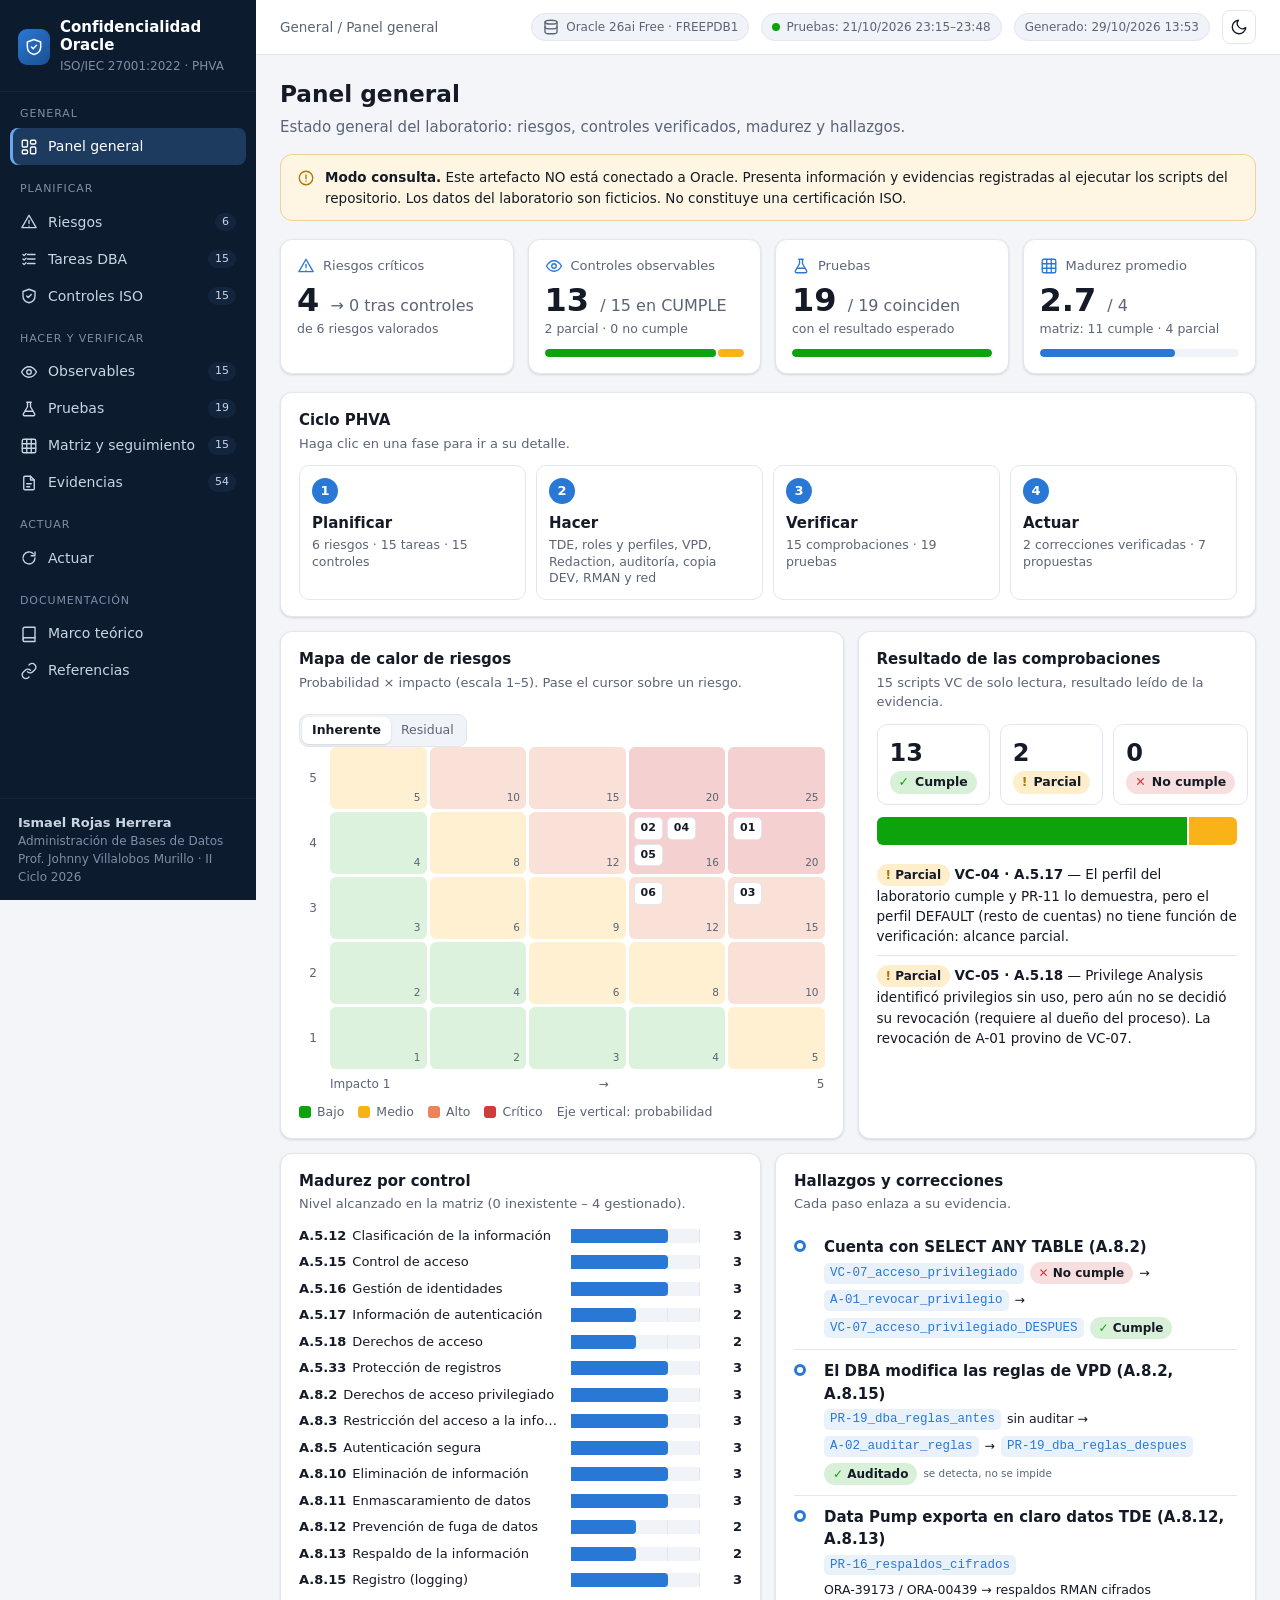
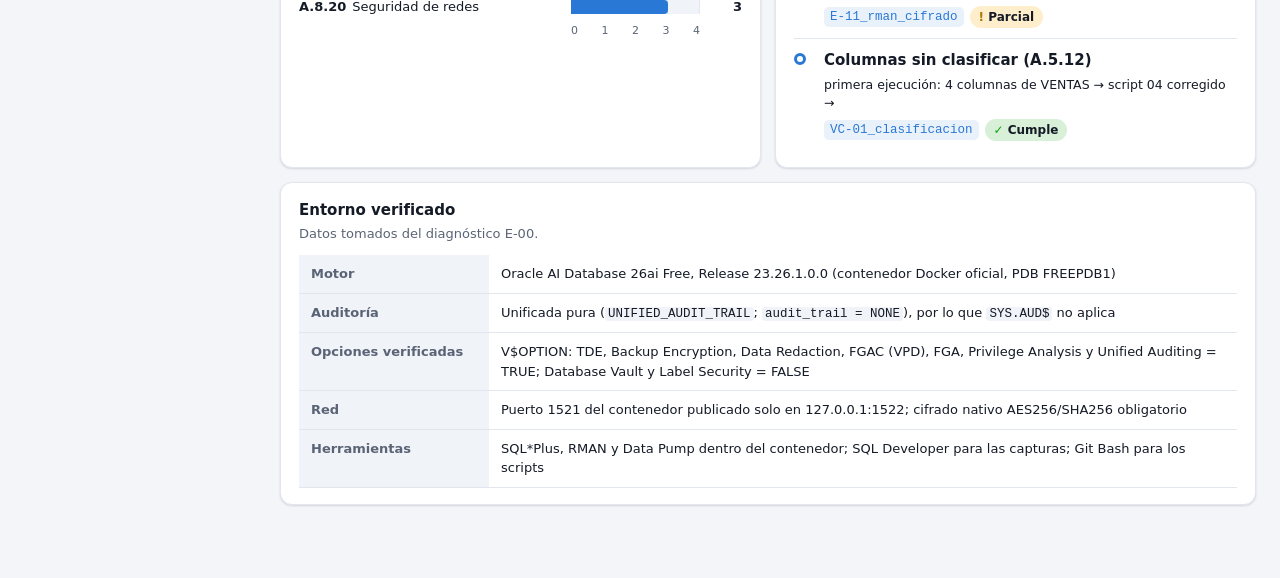
==== commit f83d9652: "Evolución: etiquetas sin superposición y demostración con los 15 controles" ====
--- a/artefacto/index.html
+++ b/artefacto/index.html
@@ -247,6 +247,7 @@
 .sg-mini-sub{font-size:12px;color:var(--muted);margin:3px 0 0}
 .sg-delta rect{fill:var(--muted)}.sg-delta text{fill:#fff;font-size:11px;font-weight:700}
 .sg-delta.mejora rect{fill:var(--good)}.sg-delta.deterioro rect{fill:var(--critical)}
+.sg-grafica .sg-guia{fill:none;stroke-width:1;stroke-dasharray:2 2;opacity:.7}
 </style></head><body>
 <aside class="side" aria-label="Módulos"><div class="marca"><span class="logo"><svg viewBox="0 0 24 24" aria-hidden="true"><path d="M12 3l8 3v6c0 5-3.5 8-8 9-4.5-1-8-4-8-9V6z"/><path d="M9 12l2 2 4-4"/></svg></span><div><b>Confidencialidad Oracle</b><small>ISO/IEC 27001:2022 · PHVA</small></div></div>
 <nav><div class="grupo"><p>General</p><button data-t="inicio" data-grupo="General" data-nombre="Panel general"><svg viewBox="0 0 24 24" aria-hidden="true"><rect x="3" y="3" width="7" height="9" rx="1.5"/><rect x="14" y="3" width="7" height="5" rx="1.5"/><rect x="14" y="12" width="7" height="9" rx="1.5"/><rect x="3" y="16" width="7" height="5" rx="1.5"/></svg><span>Panel general</span></button></div><div class="grupo"><p>Planificar</p><button data-t="riesgos" data-grupo="Planificar" data-nombre="Riesgos"><svg viewBox="0 0 24 24" aria-hidden="true"><path d="M12 3l9.5 16.5h-19z"/><path d="M12 10v4"/><path d="M12 17.5h.01"/></svg><span>Riesgos</span><span class="cnt">6</span></button><button data-t="tareas" data-grupo="Planificar" data-nombre="Tareas DBA"><svg viewBox="0 0 24 24" aria-hidden="true"><path d="M10 6h10M10 12h10M10 18h10"/><path d="M4 6l1.5 1.5L8 5M4 12l1.5 1.5L8 11M4 18l1.5 1.5L8 17"/></svg><span>Tareas DBA</span><span class="cnt">15</span></button><button data-t="controles" data-grupo="Planificar" data-nombre="Controles ISO"><svg viewBox="0 0 24 24" aria-hidden="true"><path d="M12 3l8 3v6c0 5-3.5 8-8 9-4.5-1-8-4-8-9V6z"/><path d="M9 12l2 2 4-4"/></svg><span>Controles ISO</span><span class="cnt">15</span></button></div><div class="grupo"><p>Hacer y verificar</p><button data-t="observables" data-grupo="Hacer y verificar" data-nombre="Observables"><svg viewBox="0 0 24 24" aria-hidden="true"><circle cx="12" cy="12" r="3"/><path d="M2 12s4-7 10-7 10 7 10 7-4 7-10 7S2 12 2 12z"/></svg><span>Observables</span><span class="cnt">15</span></button><button data-t="pruebas" data-grupo="Hacer y verificar" data-nombre="Pruebas"><svg viewBox="0 0 24 24" aria-hidden="true"><path d="M9 3h6M10 3v6l-5.5 9.5A1.7 1.7 0 006 21h12a1.7 1.7 0 001.5-2.5L14 9V3"/><path d="M7 15h10"/></svg><span>Pruebas</span><span class="cnt">19</span></button><button data-t="matriz" data-grupo="Hacer y verificar" data-nombre="Matriz y seguimiento"><svg viewBox="0 0 24 24" aria-hidden="true"><rect x="3" y="3" width="18" height="18" rx="2"/><path d="M3 9h18M3 15h18M9 3v18M15 3v18"/></svg><span>Matriz y seguimiento</span><span class="cnt">15</span></button><button data-t="evidencias" data-grupo="Hacer y verificar" data-nombre="Evidencias"><svg viewBox="0 0 24 24" aria-hidden="true"><path d="M14 3H6.5A1.5 1.5 0 005 4.5v15A1.5 1.5 0 006.5 21h11a1.5 1.5 0 001.5-1.5V8z"/><path d="M14 3v5h5M9 13h6M9 17h4"/></svg><span>Evidencias</span><span class="cnt">54</span></button></div><div class="grupo"><p>Actuar</p><button data-t="actuar" data-grupo="Actuar" data-nombre="Actuar"><svg viewBox="0 0 24 24" aria-hidden="true"><path d="M20 12a8 8 0 11-2.3-5.7"/><path d="M20 4v5h-5"/></svg><span>Actuar</span></button></div><div class="grupo"><p>Documentación</p><button data-t="marco" data-grupo="Documentación" data-nombre="Marco teórico"><svg viewBox="0 0 24 24" aria-hidden="true"><path d="M4 19.5A2.5 2.5 0 016.5 17H20V3H6.5A2.5 2.5 0 004 5.5z"/><path d="M4 19.5A2.5 2.5 0 006.5 22H20v-5"/></svg><span>Marco teórico</span></button><button data-t="referencias" data-grupo="Documentación" data-nombre="Referencias"><svg viewBox="0 0 24 24" aria-hidden="true"><path d="M10 13a5 5 0 007 0l3-3a5 5 0 00-7-7l-1 1"/><path d="M14 11a5 5 0 00-7 0l-3 3a5 5 0 007 7l1-1"/></svg><span>Referencias</span></button></div></nav>
@@ -257,7 +258,7 @@
 <span id="migas"></span><span class="esp"></span>
 <span class="insignia ocultable"><svg viewBox="0 0 24 24" aria-hidden="true"><ellipse cx="12" cy="5.5" rx="8" ry="2.5"/><path d="M4 5.5v13c0 1.4 3.6 2.5 8 2.5s8-1.1 8-2.5v-13"/><path d="M4 12c0 1.4 3.6 2.5 8 2.5s8-1.1 8-2.5"/></svg>Oracle 26ai Free · FREEPDB1</span>
 <span class="insignia ocultable" title="Fecha de ejecución de los scripts en Oracle"><span class="punto"></span>Pruebas: 21/10/2026 23:15–23:48</span>
-<span class="insignia ocultable" title="Fecha en que se generó este HTML">Generado: 29/10/2026 13:47</span>
+<span class="insignia ocultable" title="Fecha en que se generó este HTML">Generado: 29/10/2026 13:53</span>
 <button id="tema" class="icono" type="button" aria-label="Cambiar tema claro/oscuro" title="Tema claro/oscuro"><svg viewBox="0 0 24 24" aria-hidden="true"><path d="M21 12.8A9 9 0 1111.2 3a7 7 0 009.8 9.8z"/></svg></button></div>
 <main><section class="pestana" id="inicio" hidden><header><h2>Panel general</h2><p>Estado general del laboratorio: riesgos, controles verificados, madurez y hallazgos.</p></header>
 <div class="aviso"><svg viewBox="0 0 24 24" aria-hidden="true"><circle cx="12" cy="12" r="9"/><path d="M12 8v5M12 16h.01"/></svg><div><strong>Modo consulta.</strong> Este artefacto NO está conectado a Oracle. Presenta información y evidencias registradas al ejecutar los scripts del repositorio. Los datos del laboratorio son ficticios. No constituye una certificación ISO.</div></div>
@@ -3625,7 +3626,7 @@
 
 1 row selected.
 
-</script><script type="application/json" id="datos-seguimiento">{"version": 1, "zona_horaria": "America/Costa_Rica", "generado_en": "29/10/2026 13:47 (hora de Costa Rica)", "ejecucion_evidencias": "21/10/2026 23:15–23:48", "catalogo": [{"id": "A.5.12", "titulo": "Clasificación de la información", "tema": "Organizacional", "tarea": "T07, T15", "riesgo": "R-CONF-01, R-CONF-04", "criterios": ["Sin inventario de datos sensibles", "Clasificación en documentos aparte, no vinculada a la base", "Algunas columnas etiquetadas en el diccionario", "Todas las columnas de negocio etiquetadas y verificadas por script (VC-01)", "Además, la clasificación se revisa periódicamente y alimenta automáticamente Redaction y auditoría"], "vc": "VC-01"}, {"id": "A.5.15", "titulo": "Control de acceso", "tema": "Organizacional", "tarea": "T02", "riesgo": "R-CONF-01", "criterios": ["Acceso con cuentas compartidas o con DBA", "Permisos directos a personas, sin política", "Roles por función, pero con excepciones directas o a PUBLIC", "Solo roles por función, nada a PUBLIC; pruebas negativas lo demuestran (VC-02, PR-05/06/07)", "Además, altas y bajas de roles por flujo aprobado y revisión periódica"], "vc": "VC-02"}, {"id": "A.5.16", "titulo": "Gestión de identidades", "tema": "Organizacional", "tarea": "T01", "riesgo": "R-CONF-02", "criterios": ["Cuentas genéricas o compartidas", "Cuentas individuales, pero con contraseñas por defecto o esquemas con login", "Cuentas individuales; esquemas aún con login", "Cuentas individuales, esquemas NO AUTHENTICATION, sin contraseñas por defecto (VC-03)", "Además, ciclo de vida integrado con RR. HH./IAM y bajas automáticas"], "vc": "VC-03"}, {"id": "A.5.17", "titulo": "Información de autenticación", "tema": "Organizacional", "tarea": "T04", "riesgo": "R-CONF-02", "criterios": ["Sin reglas de contraseña", "Reglas escritas, no aplicadas por la base", "Función de verificación solo en parte de las cuentas", "Función de verificación, vigencia y no reutilización en TODAS las cuentas, probado con PR-11", "Además, gestor de secretos o autenticación centralizada"], "vc": "VC-04"}, {"id": "A.5.18", "titulo": "Derechos de acceso", "tema": "Organizacional", "tarea": "T02, T03", "riesgo": "R-CONF-01", "criterios": ["Nunca se revisan los derechos", "Revisión manual ocasional sin evidencia", "Revisión con herramienta (Privilege Analysis) sin acciones derivadas", "Revisión con herramienta, hallazgos corregidos y re-verificados", "Además, revisión programada (p. ej., trimestral) con aprobación del dueño de la información"], "vc": "VC-05"}, {"id": "A.5.33", "titulo": "Protección de registros", "tema": "Organizacional", "tarea": "T10, T11", "riesgo": "R-CONF-03, R-CONF-05", "criterios": ["Sin auditoría o con el rastro modificable por cualquiera", "Rastro activo sin control de acceso", "Rastro con acceso restringido, sin retención definida", "Rastro protegido (AUDSYS sin login, auditor sin AUDIT_ADMIN) y retención con purga controlada (VC-06, PR-09)", "Además, copia inmutable fuera de la base (SIEM/WORM)"], "vc": "VC-06"}, {"id": "A.8.2", "titulo": "Derechos de acceso privilegiado", "tema": "Tecnológico", "tarea": "T05", "riesgo": "R-CONF-01, R-CONF-05", "criterios": ["Varias cuentas comunes con DBA o ANY", "Privilegios amplios identificados sin corregir", "Sin privilegios amplios en cuentas comunes, pero sin vigilar a los administradores", "Sin privilegios amplios en cuentas comunes (VC-07 después) y uso de privilegios amplios auditado (PR-14, PR-19)", "Además, separación técnica del DBA respecto de los datos (Database Vault) y acceso privilegiado temporal (PAM)"], "vc": "VC-07"}, {"id": "A.8.3", "titulo": "Restricción del acceso a la información", "tema": "Tecnológico", "tarea": "T07, T08", "riesgo": "R-CONF-01, R-CONF-04", "criterios": ["Cualquier usuario con acceso a la tabla ve todo", "Restricción solo en la aplicación", "VPD o vistas en parte de las tablas", "VPD con denegación por defecto en todas las tablas personales, sin cuentas comunes exentas, probado (VC-08, PR-01/02/10)", "Además, reglas gestionadas fuera del alcance del DBA y revisadas periódicamente"], "vc": "VC-08"}, {"id": "A.8.5", "titulo": "Autenticación segura", "tema": "Tecnológico", "tarea": "T04, T13", "riesgo": "R-CONF-02, R-CONF-06", "criterios": ["Sin bloqueo ni límites de sesión", "Bloqueo configurado sin probar", "Bloqueo e inactividad solo en algunas cuentas", "Bloqueo, IDLE_TIME y verificadores 12C probados (VC-09, PR-12, PR-13)", "Además, MFA o autenticación centralizada (Kerberos/IAM)"], "vc": "VC-09"}, {"id": "A.8.10", "titulo": "Eliminación de información", "tema": "Tecnológico", "tarea": "T14", "riesgo": "R-CONF-03", "criterios": ["Los borrados dejan copias recuperables sin control", "Se borra manualmente sin verificar", "Se usa PURGE, sin procedimiento para exports ni respaldos", "Papelera sin datos sensibles (VC-10), PURGE demostrado (PR-17) y exports borrados (PR-16)", "Además, política de retención automatizada y borrado criptográfico de respaldos"], "vc": "VC-10"}, {"id": "A.8.11", "titulo": "Enmascaramiento de datos", "tema": "Tecnológico", "tarea": "T07, T15", "riesgo": "R-CONF-04", "criterios": ["Datos reales visibles para todos y copiados a desarrollo", "Enmascaramiento manual ocasional", "Enmascaramiento solo dinámico o solo estático", "Dinámico (Redaction) y estático (copia DEV) verificados (VC-11, PR-03/04/10)", "Además, enmascaramiento automático en cada clon y pruebas contra inferencia"], "vc": "VC-11"}, {"id": "A.8.12", "titulo": "Prevención de fuga de datos", "tema": "Tecnológico", "tarea": "T06, T09, T10", "riesgo": "R-CONF-03, R-CONF-05", "criterios": ["Datos en claro en archivos y sin detección", "Solo una medida (cifrado o auditoría)", "Cifrado y detección, con vías de fuga conocidas sin cubrir", "TDE probado (PR-15) y detección de lecturas/privilegios amplios (VC-12, PR-14); todas las vías de copia cubiertas", "Además, DLP de red/endpoint y alertas automáticas"], "vc": "VC-12"}, {"id": "A.8.13", "titulo": "Respaldo de la información", "tema": "Tecnológico", "tarea": "T09", "riesgo": "R-CONF-03", "criterios": ["Respaldos en claro y accesibles", "Respaldos en claro con acceso restringido", "Algunos respaldos cifrados", "Todos los respaldos físicos cifrados (RMAN), keystore respaldado y exports controlados (VC-13, PR-16)", "Además, keystore fuera del servidor (HSM/OKV) y pruebas de restauración"], "vc": "VC-13"}, {"id": "A.8.15", "titulo": "Registro (logging)", "tema": "Tecnológico", "tarea": "T10, T11", "riesgo": "R-CONF-05", "criterios": ["Sin auditoría", "Solo auditoría por defecto de Oracle", "Políticas propias sin revisar sus registros", "Políticas sobre datos, accesos, privilegios y controles, con registros reales revisados (VC-14, PR-14)", "Además, envío a SIEM con correlación y alertas"], "vc": "VC-14"}, {"id": "A.8.20", "titulo": "Seguridad de redes", "tema": "Tecnológico", "tarea": "T13", "riesgo": "R-CONF-06", "criterios": ["Tráfico en claro y puerto expuesto", "Puerto restringido, tráfico en claro", "Cifrado opcional (REQUESTED)", "Cifrado obligatorio AES256/SHA256 probado con cliente rechazado (VC-15, PR-18) y puerto solo local", "Además, TLS con certificados y autenticación del servidor"], "vc": "VC-15"}], "base": [{"id": "base-VC-01_clasificacion", "origen": "base", "control": "A.5.12", "fecha": "2026-10-21", "hora": "23:47", "fecha_ejecucion": "2026-10-21 23:47:46 -0600", "evidencia": "VC-01_clasificacion", "resultado_vc": "Cumple", "responsable": "Script VC-01 (automático) y matriz del proyecto", "madurez": 3, "estado": "Cumple", "observaciones": "Las 13 columnas están etiquetadas y VC-01 lo comprueba. No hay revisión periódica ni descubrimiento automático."}, {"id": "base-VC-02_control_acceso_roles", "origen": "base", "control": "A.5.15", "fecha": "2026-10-21", "hora": "23:47", "fecha_ejecucion": "2026-10-21 23:47:48 -0600", "evidencia": "VC-02_control_acceso_roles", "resultado_vc": "Cumple", "responsable": "Script VC-02 (automático) y matriz del proyecto", "madurez": 3, "estado": "Cumple", "observaciones": "Todo el acceso pasa por roles; las pruebas negativas fueron rechazadas. No existe un flujo formal de aprobación."}, {"id": "base-VC-03_identidades", "origen": "base", "control": "A.5.16", "fecha": "2026-10-21", "hora": "23:47", "fecha_ejecucion": "2026-10-21 23:47:51 -0600", "evidencia": "VC-03_identidades", "resultado_vc": "Cumple", "responsable": "Script VC-03 (automático) y matriz del proyecto", "madurez": 3, "estado": "Cumple", "observaciones": "Se cumple el criterio técnico. No hay integración con un sistema de identidades."}, {"id": "base-VC-04_informacion_autenticacion", "origen": "base", "control": "A.5.17", "fecha": "2026-10-21", "hora": "23:47", "fecha_ejecucion": "2026-10-21 23:47:52 -0600", "evidencia": "VC-04_informacion_autenticacion", "resultado_vc": "Parcial", "responsable": "Script VC-04 (automático) y matriz del proyecto", "madurez": 2, "estado": "Parcial", "observaciones": "El perfil del laboratorio cumple y PR-11 lo demuestra, pero el perfil DEFAULT (resto de cuentas) no tiene función de verificación: alcance parcial."}, {"id": "base-VC-05_revision_derechos", "origen": "base", "control": "A.5.18", "fecha": "2026-10-21", "hora": "23:47", "fecha_ejecucion": "2026-10-21 23:47:54 -0600", "evidencia": "VC-05_revision_derechos", "resultado_vc": "Parcial", "responsable": "Script VC-05 (automático) y matriz del proyecto", "madurez": 2, "estado": "Parcial", "observaciones": "Privilege Analysis identificó privilegios sin uso, pero aún no se decidió su revocación (requiere al dueño del proceso). La revocación de A-01 provino de VC-07."}, {"id": "base-VC-06_proteccion_registros", "origen": "base", "control": "A.5.33", "fecha": "2026-10-21", "hora": "23:47", "fecha_ejecucion": "2026-10-21 23:47:55 -0600", "evidencia": "VC-06_proteccion_registros", "resultado_vc": "Cumple", "responsable": "Script VC-06 (automático) y matriz del proyecto", "madurez": 3, "estado": "Cumple", "observaciones": "Rastro protegido y con retención. No hay copia externa: SYS aún puede actuar sobre él."}, {"id": "base-VC-07_acceso_privilegiado", "origen": "base", "control": "A.8.2", "fecha": "2026-10-21", "hora": "23:47", "fecha_ejecucion": "2026-10-21 23:47:57 -0600", "evidencia": "VC-07_acceso_privilegiado", "resultado_vc": "No cumple", "responsable": "Script VC-07 (automático) y matriz del proyecto", "madurez": null, "estado": "No cumple", "observaciones": "Ejecución anterior a la corrección de la fase Actuar; el script dio NO CUMPLE. Para este momento no se asignó madurez: la matriz solo evaluó el estado final."}, {"id": "base-VC-07_acceso_privilegiado_DESPUES", "origen": "base", "control": "A.8.2", "fecha": "2026-10-21", "hora": "23:48", "fecha_ejecucion": "2026-10-21 23:48:17 -0600", "evidencia": "VC-07_acceso_privilegiado_DESPUES", "resultado_vc": "Cumple", "responsable": "Script VC-07 (automático) y matriz del proyecto", "madurez": 3, "estado": "Cumple", "observaciones": "VC-07 detectó APP_RIESGO (NO CUMPLE) y tras A-01 dio CUMPLE. El DBA todavía puede alterar las reglas (PR-19): se detecta, no se impide."}, {"id": "base-VC-08_restriccion_acceso", "origen": "base", "control": "A.8.3", "fecha": "2026-10-21", "hora": "23:47", "fecha_ejecucion": "2026-10-21 23:47:59 -0600", "evidencia": "VC-08_restriccion_acceso", "resultado_vc": "Cumple", "responsable": "Script VC-08 (automático) y matriz del proyecto", "madurez": 3, "estado": "Cumple", "observaciones": "VPD filtra a JUAN, ANA y bloquea a APP_RIESGO. La tabla de reglas es modificable por un DBA (PR-19)."}, {"id": "base-VC-09_autenticacion_segura", "origen": "base", "control": "A.8.5", "fecha": "2026-10-21", "hora": "23:48", "fecha_ejecucion": "2026-10-21 23:48:01 -0600", "evidencia": "VC-09_autenticacion_segura", "resultado_vc": "Cumple", "responsable": "Script VC-09 (automático) y matriz del proyecto", "madurez": 3, "estado": "Cumple", "observaciones": "Bloqueo e inactividad demostrados con ORA-28000 y ORA-02396. No hay MFA."}, {"id": "base-VC-10_eliminacion", "origen": "base", "control": "A.8.10", "fecha": "2026-10-21", "hora": "23:48", "fecha_ejecucion": "2026-10-21 23:48:03 -0600", "evidencia": "VC-10_eliminacion", "resultado_vc": "Cumple", "responsable": "Script VC-10 (automático) y matriz del proyecto", "madurez": 3, "estado": "Cumple", "observaciones": "Demostrado en la base. El borrado físico en SSD/Docker no se puede garantizar; no hay retención automatizada."}, {"id": "base-VC-11_enmascaramiento", "origen": "base", "control": "A.8.11", "fecha": "2026-10-21", "hora": "23:48", "fecha_ejecucion": "2026-10-21 23:48:04 -0600", "evidencia": "VC-11_enmascaramiento", "resultado_vc": "Cumple", "responsable": "Script VC-11 (automático) y matriz del proyecto", "madurez": 3, "estado": "Cumple", "observaciones": "Ambos tipos verificados. El rol DBA está exento de Redaction y la copia DEV se genera con un script manual."}, {"id": "base-VC-12_prevencion_fuga", "origen": "base", "control": "A.8.12", "fecha": "2026-10-21", "hora": "23:48", "fecha_ejecucion": "2026-10-21 23:48:06 -0600", "evidencia": "VC-12_prevencion_fuga", "resultado_vc": "Cumple", "responsable": "Script VC-12 (automático) y matriz del proyecto", "madurez": 2, "estado": "Parcial", "observaciones": "TDE y auditoría funcionan, pero PR-16 mostró que un export de Data Pump guarda en claro los datos TDE (ORA-39173) y Free no permite cifrarlo: hay una vía de fuga que depende de procedimiento. Estado asignado en la matriz: VC-12 da CUMPLE (TDE + detección), pero PR-16 demostró una vía de fuga: el export de Data Pump guarda en claro los datos TDE y Free no permite cifrarlo."}, {"id": "base-VC-13_respaldo", "origen": "base", "control": "A.8.13", "fecha": "2026-10-21", "hora": "23:48", "fecha_ejecucion": "2026-10-21 23:48:08 -0600", "evidencia": "VC-13_respaldo", "resultado_vc": "Cumple", "responsable": "Script VC-13 (automático) y matriz del proyecto", "madurez": 2, "estado": "Parcial", "observaciones": "RMAN cifra por defecto (verificado), pero los exports lógicos no se pueden cifrar en Free y el keystore está en el mismo servidor. Estado asignado en la matriz: VC-13 da CUMPLE para RMAN, pero los exports lógicos no se pueden cifrar en Free (ORA-00439) y el keystore está en el mismo servidor."}, {"id": "base-VC-14_registro_eventos", "origen": "base", "control": "A.8.15", "fecha": "2026-10-21", "hora": "23:48", "fecha_ejecucion": "2026-10-21 23:48:10 -0600", "evidencia": "VC-14_registro_eventos", "resultado_vc": "Cumple", "responsable": "Script VC-14 (automático) y matriz del proyecto", "madurez": null, "estado": "Cumple", "observaciones": "Ejecución anterior a la corrección de la fase Actuar; el script dio CUMPLE. Para este momento no se asignó madurez: la matriz solo evaluó el estado final."}, {"id": "base-VC-14_registro_eventos_DESPUES", "origen": "base", "control": "A.8.15", "fecha": "2026-10-21", "hora": "23:48", "fecha_ejecucion": "2026-10-21 23:48:20 -0600", "evidencia": "VC-14_registro_eventos_DESPUES", "resultado_vc": "Cumple", "responsable": "Script VC-14 (automático) y matriz del proyecto", "madurez": 3, "estado": "Cumple", "observaciones": "Los registros muestran quién, cuándo, qué y el resultado. No hay SIEM."}, {"id": "base-VC-15_seguridad_red", "origen": "base", "control": "A.8.20", "fecha": "2026-10-21", "hora": "23:48", "fecha_ejecucion": "2026-10-21 23:48:12 -0600", "evidencia": "VC-15_seguridad_red", "resultado_vc": "Cumple", "responsable": "Script VC-15 (automático) y matriz del proyecto", "madurez": 3, "estado": "Cumple", "observaciones": "Cifrado nativo obligatorio demostrado. Falta TLS con certificado."}], "demo": [{"id": "demo-01", "control": "A.8.2", "fecha": "2026-07-06", "hora": "", "madurez": 1, "estado": "No cumple", "evidencia": "Ejemplo: revisión manual de DBA_SYS_PRIVS", "observaciones": "Demostración: varias cuentas con privilegios ANY sin justificar.", "responsable": "Demostración", "origen": "demo"}, {"id": "demo-02", "control": "A.8.2", "fecha": "2026-08-03", "hora": "", "madurez": 2, "estado": "Parcial", "evidencia": "Ejemplo: VC-07", "observaciones": "Demostración: se revocaron privilegios a dos cuentas; queda una.", "responsable": "Demostración", "origen": "demo"}, {"id": "demo-03", "control": "A.8.2", "fecha": "2026-09-07", "hora": "", "madurez": 3, "estado": "Cumple", "evidencia": "Ejemplo: VC-07", "observaciones": "Demostración: ninguna cuenta de aplicación conserva privilegios ANY.", "responsable": "Demostración", "origen": "demo"}, {"id": "demo-04", "control": "A.8.2", "fecha": "2026-10-05", "hora": "", "madurez": 3, "estado": "Cumple", "evidencia": "Ejemplo: VC-07", "observaciones": "Demostración: se mantiene sin cambios.", "responsable": "Demostración", "origen": "demo"}, {"id": "demo-05", "control": "A.5.17", "fecha": "2026-07-06", "hora": "", "madurez": 3, "estado": "Cumple", "evidencia": "Ejemplo: VC-04", "observaciones": "Demostración: perfil con función de verificación en todas las cuentas.", "responsable": "Demostración", "origen": "demo"}, {"id": "demo-06", "control": "A.5.17", "fecha": "2026-08-03", "hora": "", "madurez": 3, "estado": "Cumple", "evidencia": "Ejemplo: VC-04", "observaciones": "Demostración: sin cambios.", "responsable": "Demostración", "origen": "demo"}, {"id": "demo-07", "control": "A.5.17", "fecha": "2026-09-07", "hora": "09:00", "madurez": 2, "estado": "Parcial", "evidencia": "Ejemplo: VC-04", "observaciones": "Demostración: cuentas nuevas creadas con el perfil DEFAULT (deterioro).", "responsable": "Demostración", "origen": "demo"}, {"id": "demo-08", "control": "A.5.17", "fecha": "2026-09-07", "hora": "16:30", "madurez": 2, "estado": "Parcial", "evidencia": "Ejemplo: VC-04", "observaciones": "Demostración: segunda revisión del mismo día; se confirma el hallazgo.", "responsable": "Demostración", "origen": "demo"}, {"id": "demo-09", "control": "A.5.17", "fecha": "2026-10-05", "hora": "", "madurez": 1, "estado": "No cumple", "evidencia": "Ejemplo: VC-04", "observaciones": "Demostración: el perfil del laboratorio se desactivó por error.", "responsable": "Demostración", "origen": "demo"}, {"id": "demo-10", "control": "A.8.12", "fecha": "2026-07-06", "hora": "", "madurez": 2, "estado": "Parcial", "evidencia": "Ejemplo: VC-12", "observaciones": "Demostración: TDE activo; los exports siguen sin cifrar.", "responsable": "Demostración", "origen": "demo"}, {"id": "demo-11", "control": "A.8.12", "fecha": "2026-08-17", "hora": "", "madurez": 2, "estado": "Parcial", "evidencia": "Ejemplo: VC-12", "observaciones": "Demostración: sin cambios (estable).", "responsable": "Demostración", "origen": "demo"}, {"id": "demo-12", "control": "A.8.12", "fecha": "2026-10-05", "hora": "", "madurez": 2, "estado": "Parcial", "evidencia": "Ejemplo: VC-12", "observaciones": "Demostración: sin cambios (estable).", "responsable": "Demostración", "origen": "demo"}, {"id": "demo-13", "control": "A.8.20", "fecha": "2026-07-20", "hora": "", "madurez": 1, "estado": "No cumple", "evidencia": "Ejemplo: VC-15", "observaciones": "Demostración: conexiones sin cifrar permitidas.", "responsable": "Demostración", "origen": "demo"}, {"id": "demo-14", "control": "A.8.20", "fecha": "2026-08-24", "hora": "", "madurez": 3, "estado": "Cumple", "evidencia": "Ejemplo: VC-15", "observaciones": "Demostración: cifrado nativo obligatorio.", "responsable": "Demostración", "origen": "demo"}, {"id": "demo-15", "control": "A.8.20", "fecha": "2026-10-19", "hora": "", "madurez": 4, "estado": "Cumple", "evidencia": "Ejemplo: VC-15", "observaciones": "Demostración: verificación periódica automatizada.", "responsable": "Demostración", "origen": "demo"}, {"id": "demo-16", "control": "A.5.15", "fecha": "2026-07-06", "hora": "", "madurez": 2, "estado": "Parcial", "evidencia": "Ejemplo: VC-02", "observaciones": "Demostración: el rol de aplicación todavía tiene permisos de más.", "responsable": "Demostración", "origen": "demo"}, {"id": "demo-17", "control": "A.5.15", "fecha": "2026-08-10", "hora": "", "madurez": 3, "estado": "Cumple", "evidencia": "Ejemplo: VC-02", "observaciones": "Demostración: solo roles por función; nada concedido a PUBLIC.", "responsable": "Demostración", "origen": "demo"}, {"id": "demo-18", "control": "A.5.15", "fecha": "2026-10-12", "hora": "", "madurez": 4, "estado": "Cumple", "evidencia": "Ejemplo: VC-02", "observaciones": "Demostración: revisión trimestral de roles documentada.", "responsable": "Demostración", "origen": "demo"}, {"id": "demo-19", "control": "A.8.15", "fecha": "2026-07-13", "hora": "", "madurez": 1, "estado": "No cumple", "evidencia": "Ejemplo: VC-14", "observaciones": "Demostración: sin políticas de auditoría sobre los datos personales.", "responsable": "Demostración", "origen": "demo"}, {"id": "demo-20", "control": "A.8.15", "fecha": "2026-08-17", "hora": "", "madurez": 2, "estado": "Parcial", "evidencia": "Ejemplo: VC-14", "observaciones": "Demostración: se auditan accesos, todavía no los cambios de privilegios.", "responsable": "Demostración", "origen": "demo"}, {"id": "demo-21", "control": "A.8.15", "fecha": "2026-09-21", "hora": "", "madurez": 3, "estado": "Cumple", "evidencia": "Ejemplo: VC-14", "observaciones": "Demostración: políticas sobre datos, accesos y privilegios revisadas.", "responsable": "Demostración", "origen": "demo"}, {"id": "demo-22", "control": "A.8.11", "fecha": "2026-07-13", "hora": "", "madurez": 3, "estado": "Cumple", "evidencia": "Ejemplo: VC-11", "observaciones": "Demostración: Redaction activo para vendedores y soporte.", "responsable": "Demostración", "origen": "demo"}, {"id": "demo-23", "control": "A.8.11", "fecha": "2026-09-14", "hora": "", "madurez": 3, "estado": "Cumple", "evidencia": "Ejemplo: VC-11", "observaciones": "Demostración: sin cambios.", "responsable": "Demostración", "origen": "demo"}, {"id": "demo-24", "control": "A.8.11", "fecha": "2026-10-19", "hora": "", "madurez": 2, "estado": "Parcial", "evidencia": "Ejemplo: VC-11", "observaciones": "Demostración: una columna nueva quedó sin política de Redaction (deterioro).", "responsable": "Demostración", "origen": "demo"}, {"id": "demo-25", "control": "A.8.3", "fecha": "2026-07-20", "hora": "", "madurez": 2, "estado": "Parcial", "evidencia": "Ejemplo: VC-08", "observaciones": "Demostración: VPD solo en la tabla de clientes.", "responsable": "Demostración", "origen": "demo"}, {"id": "demo-26", "control": "A.8.3", "fecha": "2026-08-31", "hora": "", "madurez": 3, "estado": "Cumple", "evidencia": "Ejemplo: VC-08", "observaciones": "Demostración: VPD con denegación por defecto en todas las tablas personales.", "responsable": "Demostración", "origen": "demo"}, {"id": "demo-27", "control": "A.8.3", "fecha": "2026-10-12", "hora": "", "madurez": 3, "estado": "Cumple", "evidencia": "Ejemplo: VC-08", "observaciones": "Demostración: se mantiene sin cambios.", "responsable": "Demostración", "origen": "demo"}], "aviso_demo": "DATOS DE DEMOSTRACIÓN. Son ficticios y solo sirven para mostrar cómo se ve la evolución temporal de varios controles. No son resultados del laboratorio, no tienen evidencia en Oracle y el artefacto nunca los mezcla con los datos reales ni con sus indicadores."}</script>
+</script><script type="application/json" id="datos-seguimiento">{"version": 1, "zona_horaria": "America/Costa_Rica", "generado_en": "29/10/2026 13:53 (hora de Costa Rica)", "ejecucion_evidencias": "21/10/2026 23:15–23:48", "catalogo": [{"id": "A.5.12", "titulo": "Clasificación de la información", "tema": "Organizacional", "tarea": "T07, T15", "riesgo": "R-CONF-01, R-CONF-04", "criterios": ["Sin inventario de datos sensibles", "Clasificación en documentos aparte, no vinculada a la base", "Algunas columnas etiquetadas en el diccionario", "Todas las columnas de negocio etiquetadas y verificadas por script (VC-01)", "Además, la clasificación se revisa periódicamente y alimenta automáticamente Redaction y auditoría"], "vc": "VC-01"}, {"id": "A.5.15", "titulo": "Control de acceso", "tema": "Organizacional", "tarea": "T02", "riesgo": "R-CONF-01", "criterios": ["Acceso con cuentas compartidas o con DBA", "Permisos directos a personas, sin política", "Roles por función, pero con excepciones directas o a PUBLIC", "Solo roles por función, nada a PUBLIC; pruebas negativas lo demuestran (VC-02, PR-05/06/07)", "Además, altas y bajas de roles por flujo aprobado y revisión periódica"], "vc": "VC-02"}, {"id": "A.5.16", "titulo": "Gestión de identidades", "tema": "Organizacional", "tarea": "T01", "riesgo": "R-CONF-02", "criterios": ["Cuentas genéricas o compartidas", "Cuentas individuales, pero con contraseñas por defecto o esquemas con login", "Cuentas individuales; esquemas aún con login", "Cuentas individuales, esquemas NO AUTHENTICATION, sin contraseñas por defecto (VC-03)", "Además, ciclo de vida integrado con RR. HH./IAM y bajas automáticas"], "vc": "VC-03"}, {"id": "A.5.17", "titulo": "Información de autenticación", "tema": "Organizacional", "tarea": "T04", "riesgo": "R-CONF-02", "criterios": ["Sin reglas de contraseña", "Reglas escritas, no aplicadas por la base", "Función de verificación solo en parte de las cuentas", "Función de verificación, vigencia y no reutilización en TODAS las cuentas, probado con PR-11", "Además, gestor de secretos o autenticación centralizada"], "vc": "VC-04"}, {"id": "A.5.18", "titulo": "Derechos de acceso", "tema": "Organizacional", "tarea": "T02, T03", "riesgo": "R-CONF-01", "criterios": ["Nunca se revisan los derechos", "Revisión manual ocasional sin evidencia", "Revisión con herramienta (Privilege Analysis) sin acciones derivadas", "Revisión con herramienta, hallazgos corregidos y re-verificados", "Además, revisión programada (p. ej., trimestral) con aprobación del dueño de la información"], "vc": "VC-05"}, {"id": "A.5.33", "titulo": "Protección de registros", "tema": "Organizacional", "tarea": "T10, T11", "riesgo": "R-CONF-03, R-CONF-05", "criterios": ["Sin auditoría o con el rastro modificable por cualquiera", "Rastro activo sin control de acceso", "Rastro con acceso restringido, sin retención definida", "Rastro protegido (AUDSYS sin login, auditor sin AUDIT_ADMIN) y retención con purga controlada (VC-06, PR-09)", "Además, copia inmutable fuera de la base (SIEM/WORM)"], "vc": "VC-06"}, {"id": "A.8.2", "titulo": "Derechos de acceso privilegiado", "tema": "Tecnológico", "tarea": "T05", "riesgo": "R-CONF-01, R-CONF-05", "criterios": ["Varias cuentas comunes con DBA o ANY", "Privilegios amplios identificados sin corregir", "Sin privilegios amplios en cuentas comunes, pero sin vigilar a los administradores", "Sin privilegios amplios en cuentas comunes (VC-07 después) y uso de privilegios amplios auditado (PR-14, PR-19)", "Además, separación técnica del DBA respecto de los datos (Database Vault) y acceso privilegiado temporal (PAM)"], "vc": "VC-07"}, {"id": "A.8.3", "titulo": "Restricción del acceso a la información", "tema": "Tecnológico", "tarea": "T07, T08", "riesgo": "R-CONF-01, R-CONF-04", "criterios": ["Cualquier usuario con acceso a la tabla ve todo", "Restricción solo en la aplicación", "VPD o vistas en parte de las tablas", "VPD con denegación por defecto en todas las tablas personales, sin cuentas comunes exentas, probado (VC-08, PR-01/02/10)", "Además, reglas gestionadas fuera del alcance del DBA y revisadas periódicamente"], "vc": "VC-08"}, {"id": "A.8.5", "titulo": "Autenticación segura", "tema": "Tecnológico", "tarea": "T04, T13", "riesgo": "R-CONF-02, R-CONF-06", "criterios": ["Sin bloqueo ni límites de sesión", "Bloqueo configurado sin probar", "Bloqueo e inactividad solo en algunas cuentas", "Bloqueo, IDLE_TIME y verificadores 12C probados (VC-09, PR-12, PR-13)", "Además, MFA o autenticación centralizada (Kerberos/IAM)"], "vc": "VC-09"}, {"id": "A.8.10", "titulo": "Eliminación de información", "tema": "Tecnológico", "tarea": "T14", "riesgo": "R-CONF-03", "criterios": ["Los borrados dejan copias recuperables sin control", "Se borra manualmente sin verificar", "Se usa PURGE, sin procedimiento para exports ni respaldos", "Papelera sin datos sensibles (VC-10), PURGE demostrado (PR-17) y exports borrados (PR-16)", "Además, política de retención automatizada y borrado criptográfico de respaldos"], "vc": "VC-10"}, {"id": "A.8.11", "titulo": "Enmascaramiento de datos", "tema": "Tecnológico", "tarea": "T07, T15", "riesgo": "R-CONF-04", "criterios": ["Datos reales visibles para todos y copiados a desarrollo", "Enmascaramiento manual ocasional", "Enmascaramiento solo dinámico o solo estático", "Dinámico (Redaction) y estático (copia DEV) verificados (VC-11, PR-03/04/10)", "Además, enmascaramiento automático en cada clon y pruebas contra inferencia"], "vc": "VC-11"}, {"id": "A.8.12", "titulo": "Prevención de fuga de datos", "tema": "Tecnológico", "tarea": "T06, T09, T10", "riesgo": "R-CONF-03, R-CONF-05", "criterios": ["Datos en claro en archivos y sin detección", "Solo una medida (cifrado o auditoría)", "Cifrado y detección, con vías de fuga conocidas sin cubrir", "TDE probado (PR-15) y detección de lecturas/privilegios amplios (VC-12, PR-14); todas las vías de copia cubiertas", "Además, DLP de red/endpoint y alertas automáticas"], "vc": "VC-12"}, {"id": "A.8.13", "titulo": "Respaldo de la información", "tema": "Tecnológico", "tarea": "T09", "riesgo": "R-CONF-03", "criterios": ["Respaldos en claro y accesibles", "Respaldos en claro con acceso restringido", "Algunos respaldos cifrados", "Todos los respaldos físicos cifrados (RMAN), keystore respaldado y exports controlados (VC-13, PR-16)", "Además, keystore fuera del servidor (HSM/OKV) y pruebas de restauración"], "vc": "VC-13"}, {"id": "A.8.15", "titulo": "Registro (logging)", "tema": "Tecnológico", "tarea": "T10, T11", "riesgo": "R-CONF-05", "criterios": ["Sin auditoría", "Solo auditoría por defecto de Oracle", "Políticas propias sin revisar sus registros", "Políticas sobre datos, accesos, privilegios y controles, con registros reales revisados (VC-14, PR-14)", "Además, envío a SIEM con correlación y alertas"], "vc": "VC-14"}, {"id": "A.8.20", "titulo": "Seguridad de redes", "tema": "Tecnológico", "tarea": "T13", "riesgo": "R-CONF-06", "criterios": ["Tráfico en claro y puerto expuesto", "Puerto restringido, tráfico en claro", "Cifrado opcional (REQUESTED)", "Cifrado obligatorio AES256/SHA256 probado con cliente rechazado (VC-15, PR-18) y puerto solo local", "Además, TLS con certificados y autenticación del servidor"], "vc": "VC-15"}], "base": [{"id": "base-VC-01_clasificacion", "origen": "base", "control": "A.5.12", "fecha": "2026-10-21", "hora": "23:47", "fecha_ejecucion": "2026-10-21 23:47:46 -0600", "evidencia": "VC-01_clasificacion", "resultado_vc": "Cumple", "responsable": "Script VC-01 (automático) y matriz del proyecto", "madurez": 3, "estado": "Cumple", "observaciones": "Las 13 columnas están etiquetadas y VC-01 lo comprueba. No hay revisión periódica ni descubrimiento automático."}, {"id": "base-VC-02_control_acceso_roles", "origen": "base", "control": "A.5.15", "fecha": "2026-10-21", "hora": "23:47", "fecha_ejecucion": "2026-10-21 23:47:48 -0600", "evidencia": "VC-02_control_acceso_roles", "resultado_vc": "Cumple", "responsable": "Script VC-02 (automático) y matriz del proyecto", "madurez": 3, "estado": "Cumple", "observaciones": "Todo el acceso pasa por roles; las pruebas negativas fueron rechazadas. No existe un flujo formal de aprobación."}, {"id": "base-VC-03_identidades", "origen": "base", "control": "A.5.16", "fecha": "2026-10-21", "hora": "23:47", "fecha_ejecucion": "2026-10-21 23:47:51 -0600", "evidencia": "VC-03_identidades", "resultado_vc": "Cumple", "responsable": "Script VC-03 (automático) y matriz del proyecto", "madurez": 3, "estado": "Cumple", "observaciones": "Se cumple el criterio técnico. No hay integración con un sistema de identidades."}, {"id": "base-VC-04_informacion_autenticacion", "origen": "base", "control": "A.5.17", "fecha": "2026-10-21", "hora": "23:47", "fecha_ejecucion": "2026-10-21 23:47:52 -0600", "evidencia": "VC-04_informacion_autenticacion", "resultado_vc": "Parcial", "responsable": "Script VC-04 (automático) y matriz del proyecto", "madurez": 2, "estado": "Parcial", "observaciones": "El perfil del laboratorio cumple y PR-11 lo demuestra, pero el perfil DEFAULT (resto de cuentas) no tiene función de verificación: alcance parcial."}, {"id": "base-VC-05_revision_derechos", "origen": "base", "control": "A.5.18", "fecha": "2026-10-21", "hora": "23:47", "fecha_ejecucion": "2026-10-21 23:47:54 -0600", "evidencia": "VC-05_revision_derechos", "resultado_vc": "Parcial", "responsable": "Script VC-05 (automático) y matriz del proyecto", "madurez": 2, "estado": "Parcial", "observaciones": "Privilege Analysis identificó privilegios sin uso, pero aún no se decidió su revocación (requiere al dueño del proceso). La revocación de A-01 provino de VC-07."}, {"id": "base-VC-06_proteccion_registros", "origen": "base", "control": "A.5.33", "fecha": "2026-10-21", "hora": "23:47", "fecha_ejecucion": "2026-10-21 23:47:55 -0600", "evidencia": "VC-06_proteccion_registros", "resultado_vc": "Cumple", "responsable": "Script VC-06 (automático) y matriz del proyecto", "madurez": 3, "estado": "Cumple", "observaciones": "Rastro protegido y con retención. No hay copia externa: SYS aún puede actuar sobre él."}, {"id": "base-VC-07_acceso_privilegiado", "origen": "base", "control": "A.8.2", "fecha": "2026-10-21", "hora": "23:47", "fecha_ejecucion": "2026-10-21 23:47:57 -0600", "evidencia": "VC-07_acceso_privilegiado", "resultado_vc": "No cumple", "responsable": "Script VC-07 (automático) y matriz del proyecto", "madurez": null, "estado": "No cumple", "observaciones": "Ejecución anterior a la corrección de la fase Actuar; el script dio NO CUMPLE. Para este momento no se asignó madurez: la matriz solo evaluó el estado final."}, {"id": "base-VC-07_acceso_privilegiado_DESPUES", "origen": "base", "control": "A.8.2", "fecha": "2026-10-21", "hora": "23:48", "fecha_ejecucion": "2026-10-21 23:48:17 -0600", "evidencia": "VC-07_acceso_privilegiado_DESPUES", "resultado_vc": "Cumple", "responsable": "Script VC-07 (automático) y matriz del proyecto", "madurez": 3, "estado": "Cumple", "observaciones": "VC-07 detectó APP_RIESGO (NO CUMPLE) y tras A-01 dio CUMPLE. El DBA todavía puede alterar las reglas (PR-19): se detecta, no se impide."}, {"id": "base-VC-08_restriccion_acceso", "origen": "base", "control": "A.8.3", "fecha": "2026-10-21", "hora": "23:47", "fecha_ejecucion": "2026-10-21 23:47:59 -0600", "evidencia": "VC-08_restriccion_acceso", "resultado_vc": "Cumple", "responsable": "Script VC-08 (automático) y matriz del proyecto", "madurez": 3, "estado": "Cumple", "observaciones": "VPD filtra a JUAN, ANA y bloquea a APP_RIESGO. La tabla de reglas es modificable por un DBA (PR-19)."}, {"id": "base-VC-09_autenticacion_segura", "origen": "base", "control": "A.8.5", "fecha": "2026-10-21", "hora": "23:48", "fecha_ejecucion": "2026-10-21 23:48:01 -0600", "evidencia": "VC-09_autenticacion_segura", "resultado_vc": "Cumple", "responsable": "Script VC-09 (automático) y matriz del proyecto", "madurez": 3, "estado": "Cumple", "observaciones": "Bloqueo e inactividad demostrados con ORA-28000 y ORA-02396. No hay MFA."}, {"id": "base-VC-10_eliminacion", "origen": "base", "control": "A.8.10", "fecha": "2026-10-21", "hora": "23:48", "fecha_ejecucion": "2026-10-21 23:48:03 -0600", "evidencia": "VC-10_eliminacion", "resultado_vc": "Cumple", "responsable": "Script VC-10 (automático) y matriz del proyecto", "madurez": 3, "estado": "Cumple", "observaciones": "Demostrado en la base. El borrado físico en SSD/Docker no se puede garantizar; no hay retención automatizada."}, {"id": "base-VC-11_enmascaramiento", "origen": "base", "control": "A.8.11", "fecha": "2026-10-21", "hora": "23:48", "fecha_ejecucion": "2026-10-21 23:48:04 -0600", "evidencia": "VC-11_enmascaramiento", "resultado_vc": "Cumple", "responsable": "Script VC-11 (automático) y matriz del proyecto", "madurez": 3, "estado": "Cumple", "observaciones": "Ambos tipos verificados. El rol DBA está exento de Redaction y la copia DEV se genera con un script manual."}, {"id": "base-VC-12_prevencion_fuga", "origen": "base", "control": "A.8.12", "fecha": "2026-10-21", "hora": "23:48", "fecha_ejecucion": "2026-10-21 23:48:06 -0600", "evidencia": "VC-12_prevencion_fuga", "resultado_vc": "Cumple", "responsable": "Script VC-12 (automático) y matriz del proyecto", "madurez": 2, "estado": "Parcial", "observaciones": "TDE y auditoría funcionan, pero PR-16 mostró que un export de Data Pump guarda en claro los datos TDE (ORA-39173) y Free no permite cifrarlo: hay una vía de fuga que depende de procedimiento. Estado asignado en la matriz: VC-12 da CUMPLE (TDE + detección), pero PR-16 demostró una vía de fuga: el export de Data Pump guarda en claro los datos TDE y Free no permite cifrarlo."}, {"id": "base-VC-13_respaldo", "origen": "base", "control": "A.8.13", "fecha": "2026-10-21", "hora": "23:48", "fecha_ejecucion": "2026-10-21 23:48:08 -0600", "evidencia": "VC-13_respaldo", "resultado_vc": "Cumple", "responsable": "Script VC-13 (automático) y matriz del proyecto", "madurez": 2, "estado": "Parcial", "observaciones": "RMAN cifra por defecto (verificado), pero los exports lógicos no se pueden cifrar en Free y el keystore está en el mismo servidor. Estado asignado en la matriz: VC-13 da CUMPLE para RMAN, pero los exports lógicos no se pueden cifrar en Free (ORA-00439) y el keystore está en el mismo servidor."}, {"id": "base-VC-14_registro_eventos", "origen": "base", "control": "A.8.15", "fecha": "2026-10-21", "hora": "23:48", "fecha_ejecucion": "2026-10-21 23:48:10 -0600", "evidencia": "VC-14_registro_eventos", "resultado_vc": "Cumple", "responsable": "Script VC-14 (automático) y matriz del proyecto", "madurez": null, "estado": "Cumple", "observaciones": "Ejecución anterior a la corrección de la fase Actuar; el script dio CUMPLE. Para este momento no se asignó madurez: la matriz solo evaluó el estado final."}, {"id": "base-VC-14_registro_eventos_DESPUES", "origen": "base", "control": "A.8.15", "fecha": "2026-10-21", "hora": "23:48", "fecha_ejecucion": "2026-10-21 23:48:20 -0600", "evidencia": "VC-14_registro_eventos_DESPUES", "resultado_vc": "Cumple", "responsable": "Script VC-14 (automático) y matriz del proyecto", "madurez": 3, "estado": "Cumple", "observaciones": "Los registros muestran quién, cuándo, qué y el resultado. No hay SIEM."}, {"id": "base-VC-15_seguridad_red", "origen": "base", "control": "A.8.20", "fecha": "2026-10-21", "hora": "23:48", "fecha_ejecucion": "2026-10-21 23:48:12 -0600", "evidencia": "VC-15_seguridad_red", "resultado_vc": "Cumple", "responsable": "Script VC-15 (automático) y matriz del proyecto", "madurez": 3, "estado": "Cumple", "observaciones": "Cifrado nativo obligatorio demostrado. Falta TLS con certificado."}], "demo": [{"id": "demo-01", "control": "A.8.2", "fecha": "2026-07-06", "hora": "", "madurez": 1, "estado": "No cumple", "evidencia": "Ejemplo: revisión manual de DBA_SYS_PRIVS", "observaciones": "Demostración: varias cuentas con privilegios ANY sin justificar.", "responsable": "Demostración", "origen": "demo"}, {"id": "demo-02", "control": "A.8.2", "fecha": "2026-08-03", "hora": "", "madurez": 2, "estado": "Parcial", "evidencia": "Ejemplo: VC-07", "observaciones": "Demostración: se revocaron privilegios a dos cuentas; queda una.", "responsable": "Demostración", "origen": "demo"}, {"id": "demo-03", "control": "A.8.2", "fecha": "2026-09-07", "hora": "", "madurez": 3, "estado": "Cumple", "evidencia": "Ejemplo: VC-07", "observaciones": "Demostración: ninguna cuenta de aplicación conserva privilegios ANY.", "responsable": "Demostración", "origen": "demo"}, {"id": "demo-04", "control": "A.8.2", "fecha": "2026-10-05", "hora": "", "madurez": 3, "estado": "Cumple", "evidencia": "Ejemplo: VC-07", "observaciones": "Demostración: se mantiene sin cambios.", "responsable": "Demostración", "origen": "demo"}, {"id": "demo-05", "control": "A.5.17", "fecha": "2026-07-06", "hora": "", "madurez": 3, "estado": "Cumple", "evidencia": "Ejemplo: VC-04", "observaciones": "Demostración: perfil con función de verificación en todas las cuentas.", "responsable": "Demostración", "origen": "demo"}, {"id": "demo-06", "control": "A.5.17", "fecha": "2026-08-03", "hora": "", "madurez": 3, "estado": "Cumple", "evidencia": "Ejemplo: VC-04", "observaciones": "Demostración: sin cambios.", "responsable": "Demostración", "origen": "demo"}, {"id": "demo-07", "control": "A.5.17", "fecha": "2026-09-07", "hora": "09:00", "madurez": 2, "estado": "Parcial", "evidencia": "Ejemplo: VC-04", "observaciones": "Demostración: cuentas nuevas creadas con el perfil DEFAULT (deterioro).", "responsable": "Demostración", "origen": "demo"}, {"id": "demo-08", "control": "A.5.17", "fecha": "2026-09-07", "hora": "16:30", "madurez": 2, "estado": "Parcial", "evidencia": "Ejemplo: VC-04", "observaciones": "Demostración: segunda revisión del mismo día; se confirma el hallazgo.", "responsable": "Demostración", "origen": "demo"}, {"id": "demo-09", "control": "A.5.17", "fecha": "2026-10-05", "hora": "", "madurez": 1, "estado": "No cumple", "evidencia": "Ejemplo: VC-04", "observaciones": "Demostración: el perfil del laboratorio se desactivó por error.", "responsable": "Demostración", "origen": "demo"}, {"id": "demo-10", "control": "A.8.12", "fecha": "2026-07-06", "hora": "", "madurez": 2, "estado": "Parcial", "evidencia": "Ejemplo: VC-12", "observaciones": "Demostración: TDE activo; los exports siguen sin cifrar.", "responsable": "Demostración", "origen": "demo"}, {"id": "demo-11", "control": "A.8.12", "fecha": "2026-08-17", "hora": "", "madurez": 2, "estado": "Parcial", "evidencia": "Ejemplo: VC-12", "observaciones": "Demostración: sin cambios (estable).", "responsable": "Demostración", "origen": "demo"}, {"id": "demo-12", "control": "A.8.12", "fecha": "2026-10-05", "hora": "", "madurez": 2, "estado": "Parcial", "evidencia": "Ejemplo: VC-12", "observaciones": "Demostración: sin cambios (estable).", "responsable": "Demostración", "origen": "demo"}, {"id": "demo-13", "control": "A.8.20", "fecha": "2026-07-20", "hora": "", "madurez": 1, "estado": "No cumple", "evidencia": "Ejemplo: VC-15", "observaciones": "Demostración: conexiones sin cifrar permitidas.", "responsable": "Demostración", "origen": "demo"}, {"id": "demo-14", "control": "A.8.20", "fecha": "2026-08-24", "hora": "", "madurez": 3, "estado": "Cumple", "evidencia": "Ejemplo: VC-15", "observaciones": "Demostración: cifrado nativo obligatorio.", "responsable": "Demostración", "origen": "demo"}, {"id": "demo-15", "control": "A.8.20", "fecha": "2026-10-19", "hora": "", "madurez": 4, "estado": "Cumple", "evidencia": "Ejemplo: VC-15", "observaciones": "Demostración: verificación periódica automatizada.", "responsable": "Demostración", "origen": "demo"}, {"id": "demo-16", "control": "A.5.15", "fecha": "2026-07-06", "hora": "", "madurez": 2, "estado": "Parcial", "evidencia": "Ejemplo: VC-02", "observaciones": "Demostración: el rol de aplicación todavía tiene permisos de más.", "responsable": "Demostración", "origen": "demo"}, {"id": "demo-17", "control": "A.5.15", "fecha": "2026-08-10", "hora": "", "madurez": 3, "estado": "Cumple", "evidencia": "Ejemplo: VC-02", "observaciones": "Demostración: solo roles por función; nada concedido a PUBLIC.", "responsable": "Demostración", "origen": "demo"}, {"id": "demo-18", "control": "A.5.15", "fecha": "2026-10-12", "hora": "", "madurez": 4, "estado": "Cumple", "evidencia": "Ejemplo: VC-02", "observaciones": "Demostración: revisión trimestral de roles documentada.", "responsable": "Demostración", "origen": "demo"}, {"id": "demo-19", "control": "A.8.15", "fecha": "2026-07-13", "hora": "", "madurez": 1, "estado": "No cumple", "evidencia": "Ejemplo: VC-14", "observaciones": "Demostración: sin políticas de auditoría sobre los datos personales.", "responsable": "Demostración", "origen": "demo"}, {"id": "demo-20", "control": "A.8.15", "fecha": "2026-08-17", "hora": "", "madurez": 2, "estado": "Parcial", "evidencia": "Ejemplo: VC-14", "observaciones": "Demostración: se auditan accesos, todavía no los cambios de privilegios.", "responsable": "Demostración", "origen": "demo"}, {"id": "demo-21", "control": "A.8.15", "fecha": "2026-09-21", "hora": "", "madurez": 3, "estado": "Cumple", "evidencia": "Ejemplo: VC-14", "observaciones": "Demostración: políticas sobre datos, accesos y privilegios revisadas.", "responsable": "Demostración", "origen": "demo"}, {"id": "demo-22", "control": "A.8.11", "fecha": "2026-07-13", "hora": "", "madurez": 3, "estado": "Cumple", "evidencia": "Ejemplo: VC-11", "observaciones": "Demostración: Redaction activo para vendedores y soporte.", "responsable": "Demostración", "origen": "demo"}, {"id": "demo-23", "control": "A.8.11", "fecha": "2026-09-14", "hora": "", "madurez": 3, "estado": "Cumple", "evidencia": "Ejemplo: VC-11", "observaciones": "Demostración: sin cambios.", "responsable": "Demostración", "origen": "demo"}, {"id": "demo-24", "control": "A.8.11", "fecha": "2026-10-19", "hora": "", "madurez": 2, "estado": "Parcial", "evidencia": "Ejemplo: VC-11", "observaciones": "Demostración: una columna nueva quedó sin política de Redaction (deterioro).", "responsable": "Demostración", "origen": "demo"}, {"id": "demo-25", "control": "A.8.3", "fecha": "2026-07-20", "hora": "", "madurez": 2, "estado": "Parcial", "evidencia": "Ejemplo: VC-08", "observaciones": "Demostración: VPD solo en la tabla de clientes.", "responsable": "Demostración", "origen": "demo"}, {"id": "demo-26", "control": "A.8.3", "fecha": "2026-08-31", "hora": "", "madurez": 3, "estado": "Cumple", "evidencia": "Ejemplo: VC-08", "observaciones": "Demostración: VPD con denegación por defecto en todas las tablas personales.", "responsable": "Demostración", "origen": "demo"}, {"id": "demo-27", "control": "A.8.3", "fecha": "2026-10-12", "hora": "", "madurez": 3, "estado": "Cumple", "evidencia": "Ejemplo: VC-08", "observaciones": "Demostración: se mantiene sin cambios.", "responsable": "Demostración", "origen": "demo"}, {"id": "demo-28", "control": "A.5.12", "fecha": "2026-07-13", "hora": "", "madurez": 1, "estado": "No cumple", "evidencia": "Ejemplo: VC-01", "observaciones": "Demostración: no hay inventario de columnas sensibles.", "responsable": "Demostración", "origen": "demo"}, {"id": "demo-29", "control": "A.5.12", "fecha": "2026-08-24", "hora": "", "madurez": 2, "estado": "Parcial", "evidencia": "Ejemplo: VC-01", "observaciones": "Demostración: se etiquetaron las columnas de CLIENTES; faltan las de VENTAS.", "responsable": "Demostración", "origen": "demo"}, {"id": "demo-30", "control": "A.5.12", "fecha": "2026-10-05", "hora": "", "madurez": 3, "estado": "Cumple", "evidencia": "Ejemplo: VC-01", "observaciones": "Demostración: todas las columnas de negocio etiquetadas y verificadas.", "responsable": "Demostración", "origen": "demo"}, {"id": "demo-31", "control": "A.5.16", "fecha": "2026-07-06", "hora": "", "madurez": 3, "estado": "Cumple", "evidencia": "Ejemplo: VC-03", "observaciones": "Demostración: cuentas individuales, sin contraseñas por defecto.", "responsable": "Demostración", "origen": "demo"}, {"id": "demo-32", "control": "A.5.16", "fecha": "2026-08-31", "hora": "", "madurez": 3, "estado": "Cumple", "evidencia": "Ejemplo: VC-03", "observaciones": "Demostración: sin cambios.", "responsable": "Demostración", "origen": "demo"}, {"id": "demo-33", "control": "A.5.16", "fecha": "2026-10-12", "hora": "", "madurez": 2, "estado": "Parcial", "evidencia": "Ejemplo: VC-03", "observaciones": "Demostración: se creó una cuenta compartida para pruebas (deterioro).", "responsable": "Demostración", "origen": "demo"}, {"id": "demo-34", "control": "A.5.18", "fecha": "2026-07-20", "hora": "", "madurez": 1, "estado": "No cumple", "evidencia": "Ejemplo: VC-05", "observaciones": "Demostración: no se revisan los derechos de acceso.", "responsable": "Demostración", "origen": "demo"}, {"id": "demo-35", "control": "A.5.18", "fecha": "2026-09-14", "hora": "", "madurez": 2, "estado": "Parcial", "evidencia": "Ejemplo: VC-05", "observaciones": "Demostración: Privilege Analysis ejecutado; faltan acciones.", "responsable": "Demostración", "origen": "demo"}, {"id": "demo-36", "control": "A.5.18", "fecha": "2026-10-19", "hora": "", "madurez": 3, "estado": "Cumple", "evidencia": "Ejemplo: VC-05", "observaciones": "Demostración: privilegios sin uso revocados.", "responsable": "Demostración", "origen": "demo"}, {"id": "demo-37", "control": "A.5.33", "fecha": "2026-07-13", "hora": "", "madurez": 3, "estado": "Cumple", "evidencia": "Ejemplo: VC-06", "observaciones": "Demostración: rastro de auditoría protegido.", "responsable": "Demostración", "origen": "demo"}, {"id": "demo-38", "control": "A.5.33", "fecha": "2026-08-31", "hora": "", "madurez": 2, "estado": "Parcial", "evidencia": "Ejemplo: VC-06", "observaciones": "Demostración: la purga dejó de programarse (deterioro).", "responsable": "Demostración", "origen": "demo"}, {"id": "demo-39", "control": "A.5.33", "fecha": "2026-10-05", "hora": "", "madurez": 2, "estado": "Parcial", "evidencia": "Ejemplo: VC-06", "observaciones": "Demostración: sin corregir todavía.", "responsable": "Demostración", "origen": "demo"}, {"id": "demo-40", "control": "A.8.5", "fecha": "2026-07-06", "hora": "", "madurez": 2, "estado": "Parcial", "evidencia": "Ejemplo: VC-09", "observaciones": "Demostración: bloqueo por intentos activo; IDLE_TIME sin configurar.", "responsable": "Demostración", "origen": "demo"}, {"id": "demo-41", "control": "A.8.5", "fecha": "2026-08-17", "hora": "", "madurez": 3, "estado": "Cumple", "evidencia": "Ejemplo: VC-09", "observaciones": "Demostración: IDLE_TIME configurado y probado.", "responsable": "Demostración", "origen": "demo"}, {"id": "demo-42", "control": "A.8.5", "fecha": "2026-10-19", "hora": "", "madurez": 3, "estado": "Cumple", "evidencia": "Ejemplo: VC-09", "observaciones": "Demostración: sin cambios.", "responsable": "Demostración", "origen": "demo"}, {"id": "demo-43", "control": "A.8.10", "fecha": "2026-07-20", "hora": "", "madurez": 3, "estado": "Cumple", "evidencia": "Ejemplo: VC-10", "observaciones": "Demostración: papelera sin datos sensibles.", "responsable": "Demostración", "origen": "demo"}, {"id": "demo-44", "control": "A.8.10", "fecha": "2026-09-07", "hora": "", "madurez": 3, "estado": "Cumple", "evidencia": "Ejemplo: VC-10", "observaciones": "Demostración: sin cambios (estable).", "responsable": "Demostración", "origen": "demo"}, {"id": "demo-45", "control": "A.8.10", "fecha": "2026-10-12", "hora": "", "madurez": 3, "estado": "Cumple", "evidencia": "Ejemplo: VC-10", "observaciones": "Demostración: sin cambios (estable).", "responsable": "Demostración", "origen": "demo"}, {"id": "demo-46", "control": "A.8.13", "fecha": "2026-07-13", "hora": "", "madurez": 2, "estado": "Parcial", "evidencia": "Ejemplo: VC-13", "observaciones": "Demostración: algunos respaldos cifrados.", "responsable": "Demostración", "origen": "demo"}, {"id": "demo-47", "control": "A.8.13", "fecha": "2026-09-21", "hora": "", "madurez": 1, "estado": "No cumple", "evidencia": "Ejemplo: VC-13", "observaciones": "Demostración: un respaldo nuevo quedó sin cifrar (deterioro).", "responsable": "Demostración", "origen": "demo"}, {"id": "demo-48", "control": "A.8.13", "fecha": "2026-10-19", "hora": "", "madurez": 1, "estado": "No cumple", "evidencia": "Ejemplo: VC-13", "observaciones": "Demostración: sin corregir todavía.", "responsable": "Demostración", "origen": "demo"}], "aviso_demo": "DATOS DE DEMOSTRACIÓN. Son ficticios y solo sirven para mostrar cómo se ve la evolución temporal de varios controles. No son resultados del laboratorio, no tienen evidencia en Oracle y el artefacto nunca los mezcla con los datos reales ni con sus indicadores."}</script>
 <script>
 const qs=(s,r=document)=>r.querySelector(s),qsa=(s,r=document)=>[...r.querySelectorAll(s)];
 function mostrar(id){qsa('.pestana').forEach(p=>p.hidden=p.id!==id);
@@ -4001,7 +4002,7 @@
   // Dibuja una gráfica SVG. Se usa para la vista combinada (todas las series) y para cada tarjeta de la vista por control.
   // Los puntos se ubican en su fecha y madurez reales; los segmentos solo unen observaciones consecutivas.
   function svgGrafica(series, x0, x1, o) {
-    const W = o.W, H = o.H, m = { i: 40, d: o.etiquetas ? 70 : 18, s: 16, b: 36 };
+    const W = o.W, H = o.H, m = { i: 40, d: o.etiquetas ? 64 : 18, s: 16, b: 36 };
     const X = v => m.i + (v - x0) / (x1 - x0) * (W - m.i - m.d);
     const Y = v => m.s + (4 - v) / 4 * (H - m.s - m.b);
     const svg = sv('svg', { viewBox: `0 0 ${W} ${H}`, role: 'img', 'aria-label': o.titulo });
@@ -4014,7 +4015,7 @@
       eje.append(sv('text', { x: X(t), y: H - m.b + 18, 'text-anchor': 'middle' }, etiquetaTick(t, paso)));
     }
     svg.append(rej, sv('line', { class: 'base', x1: m.i, x2: W - m.d, y1: Y(0), y2: Y(0) }), eje);
-    const capaDeltas = sv('g', {}), capaPuntos = sv('g', {});
+    const capaDeltas = sv('g', {}), capaPuntos = sv('g', {}), etiquetas = [];
     for (const s of series) {
       if (!s.puntos.length) continue;
       const col = `var(--cat-${s.color})`, P = s.puntos.map(e => [X(minutos(e)), Y(e.madurez)]);
@@ -4030,7 +4031,7 @@
             sv('rect', { x: cx - w / 2, y: cy - 9, width: w, height: 18, rx: 9 }), sv('text', { x: cx, y: cy + 4, 'text-anchor': 'middle' }, txt)));
         }
       }
-      if (o.etiquetas) { const u = P[P.length - 1]; svg.append(sv('text', { class: 'sg-etq', x: u[0] + 9, y: u[1] - 7 }, s.control)); }
+      if (o.etiquetas) etiquetas.push({ x: P[P.length - 1][0], y: P[P.length - 1][1], txt: s.control, col });
       s.puntos.forEach((e, i) => {
         const p = sv('g', { class: 'sg-punto' + (st.detalle && st.detalle.id === e.id ? ' activo' : ''), tabindex: '0', role: 'button',
           'aria-label': `${e.control}, ${fechaHora(e)}, madurez ${e.madurez}, ${e.estado}` },
@@ -4045,6 +4046,20 @@
         p.addEventListener('keydown', ev => { if (ev.key === 'Enter' || ev.key === ' ') { ev.preventDefault(); o.alAbrir(e); } });
         capaPuntos.append(p);
       });
+    }
+    if (etiquetas.length) {
+      // Las etiquetas se ordenan por altura y se separan al menos 14 px para que no se monten cuando varios controles terminan en el mismo nivel.
+      etiquetas.sort((a, b) => a.y - b.y || a.txt.localeCompare(b.txt));
+      const gap = 14, top = m.s, bot = H - m.b;
+      etiquetas.forEach((l, i) => { l.ly = Math.max(l.y, i ? etiquetas[i - 1].ly + gap : top); });
+      const exceso = etiquetas[etiquetas.length - 1].ly - bot;
+      if (exceso > 0) { etiquetas.forEach(l => { l.ly -= exceso; }); for (let i = etiquetas.length - 2; i >= 0; i--) etiquetas[i].ly = Math.min(etiquetas[i].ly, etiquetas[i + 1].ly - gap); }
+      const xl = W - m.d + 8, capaEtq = sv('g', {});
+      for (const l of etiquetas) {
+        capaEtq.append(sv('polyline', { class: 'sg-guia', stroke: l.col, points: `${l.x + 6},${l.y} ${xl - 4},${l.ly}` }),
+          sv('text', { class: 'sg-etq', x: xl, y: l.ly + 4 }, l.txt));
+      }
+      svg.append(capaEtq);
     }
     svg.append(capaDeltas, capaPuntos);
     return svg;
@@ -4086,6 +4101,8 @@
     const vacias = series.filter(s => !s.evs.length).map(s => s.control);
     if (vacias.length && vacias.length < series.length) mensaje('Sin evaluaciones en el período para: ' + vacias.join(', ') + '.');
     if (!todos.length) { mensaje('No hay evaluaciones con madurez en el período para los controles seleccionados. Cambie las fechas o use «Restablecer».'); pintarDetalle(); return; }
+    const sinEvol = series.filter(s => s.puntos.length === 1).map(s => s.control);
+    if (st.modo === 'real' && sinEvol.length && todos.length > 1) mensaje(`Sin evolución todavía (una sola evaluación con madurez): ${sinEvol.join(', ')}. Para ver mejora o deterioro en estos controles registre una nueva evaluación en otra fecha, o cambie a «Demostración».`);
     if (todos.length === 1) mensaje('Solo existe una evaluación en el período: se muestra el punto, pero no hay información suficiente para determinar una tendencia.');
 
     // Mismo eje de tiempo para todas las gráficas, para poder compararlas entre sí.
